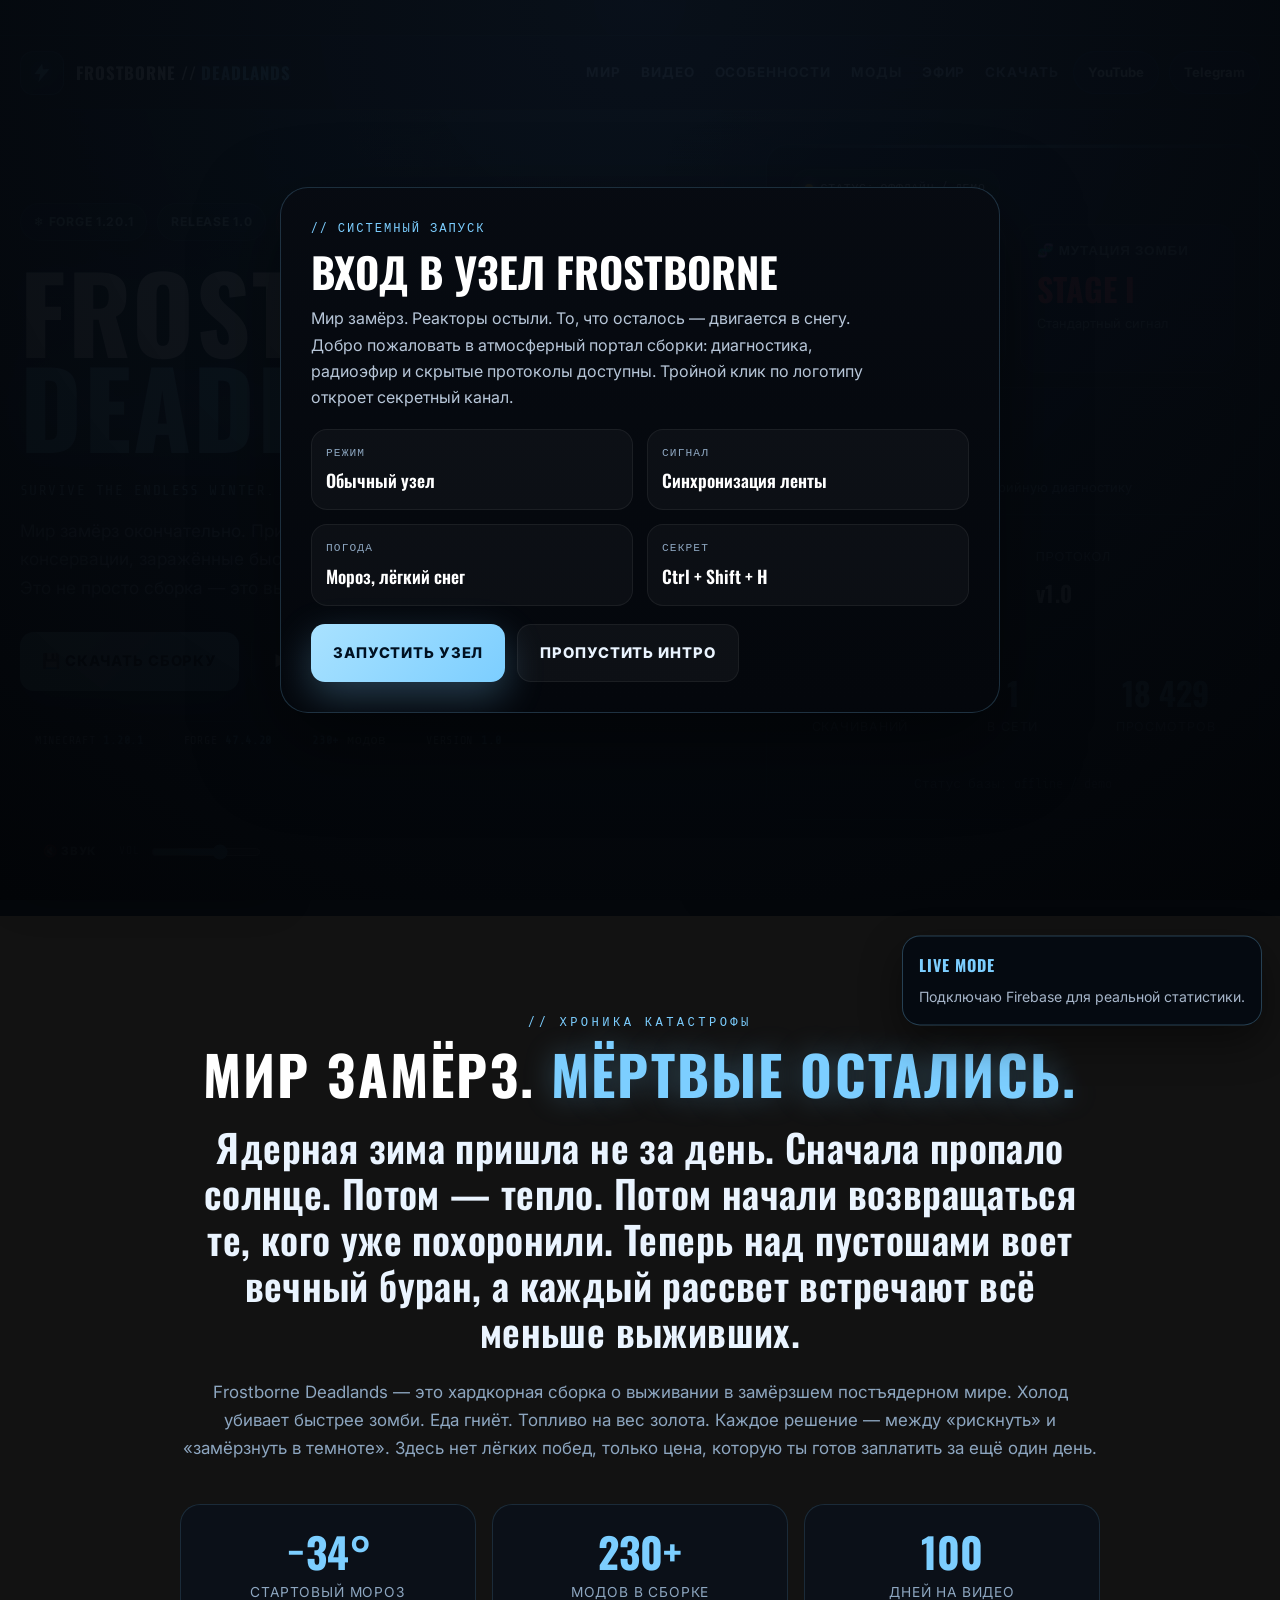
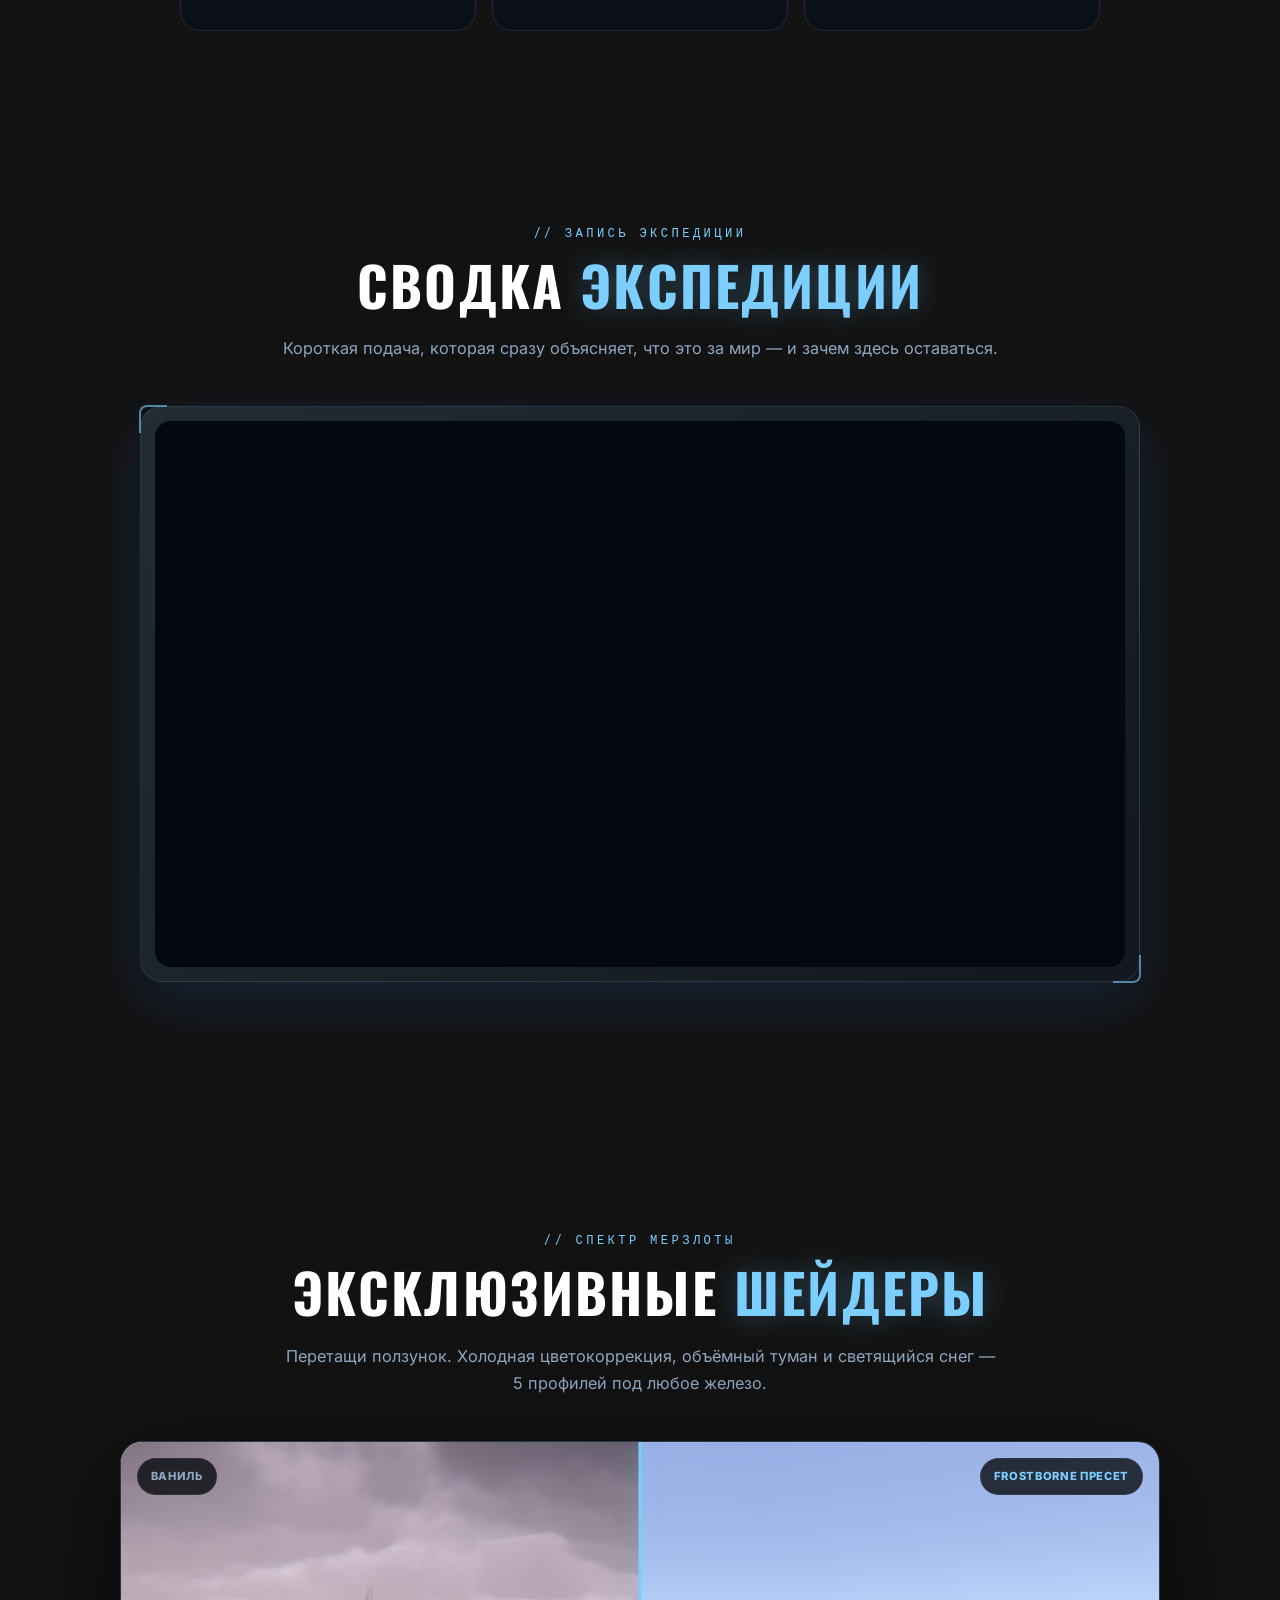
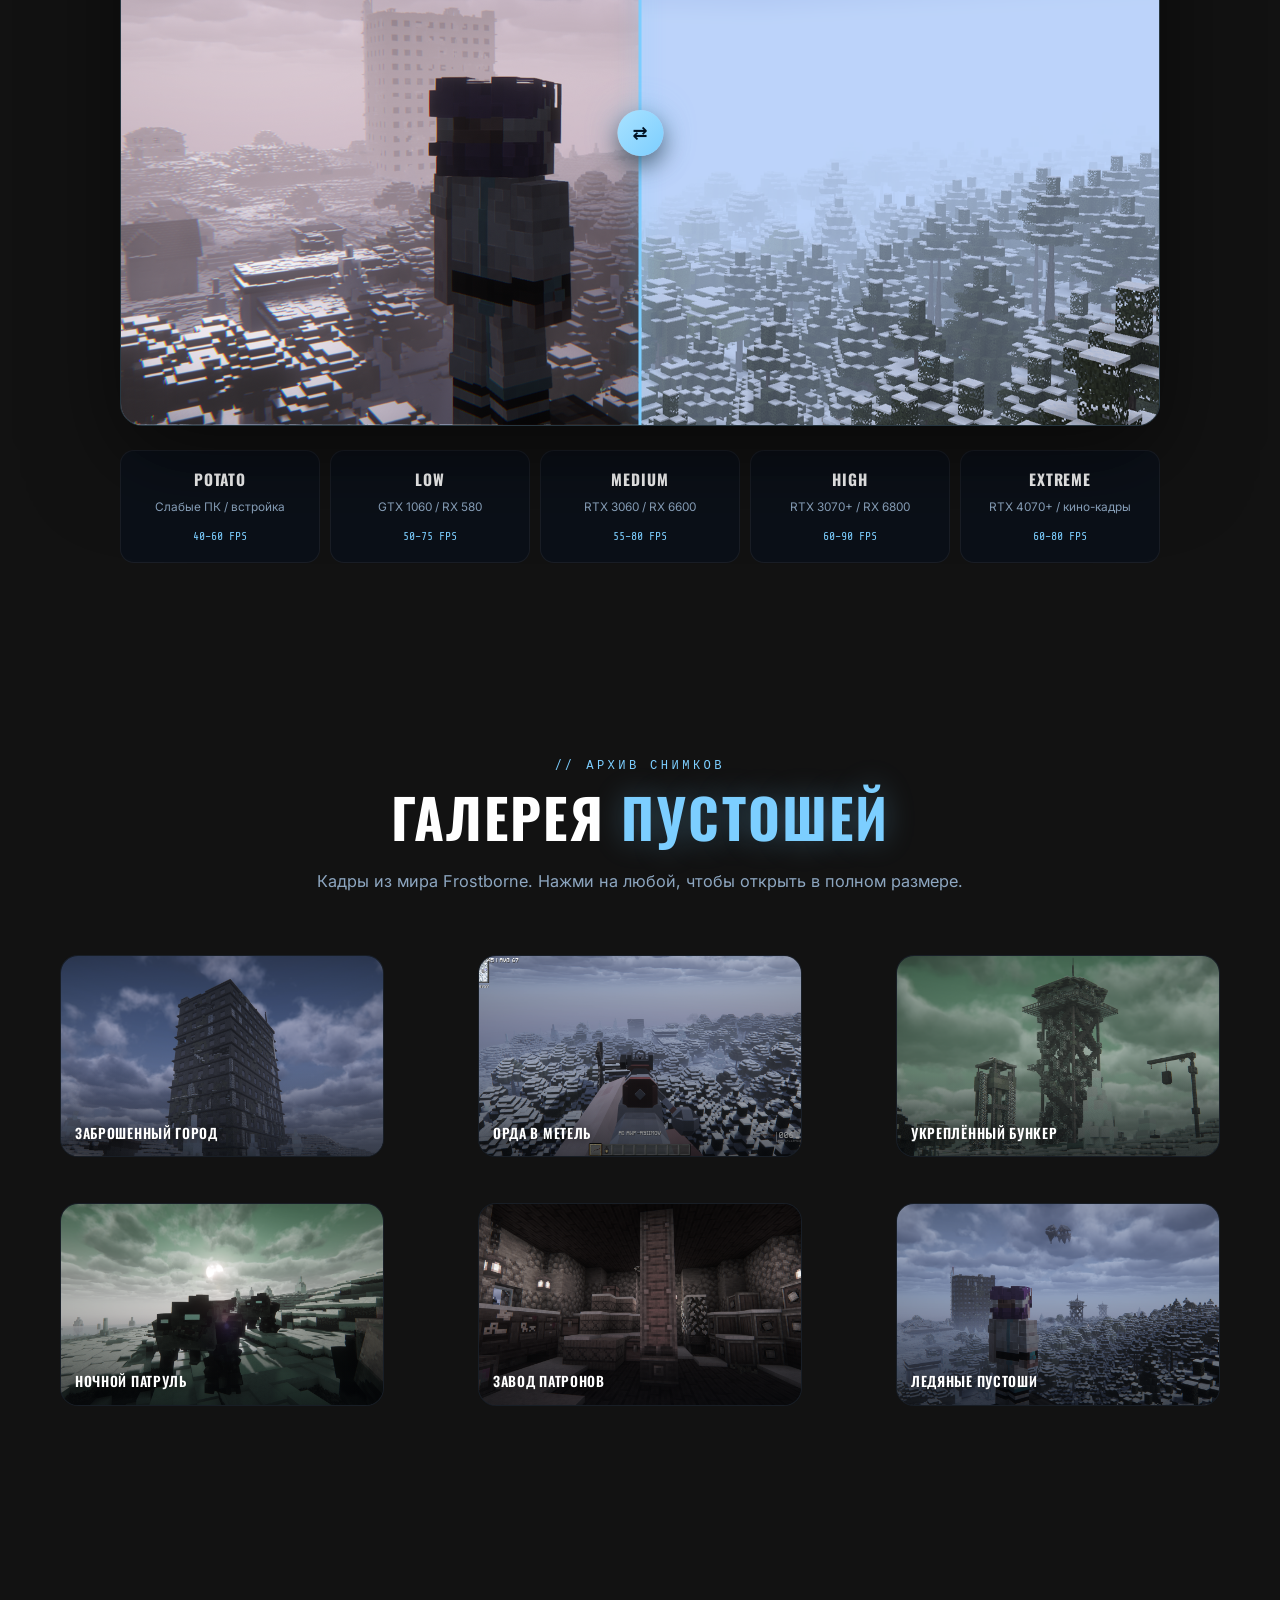
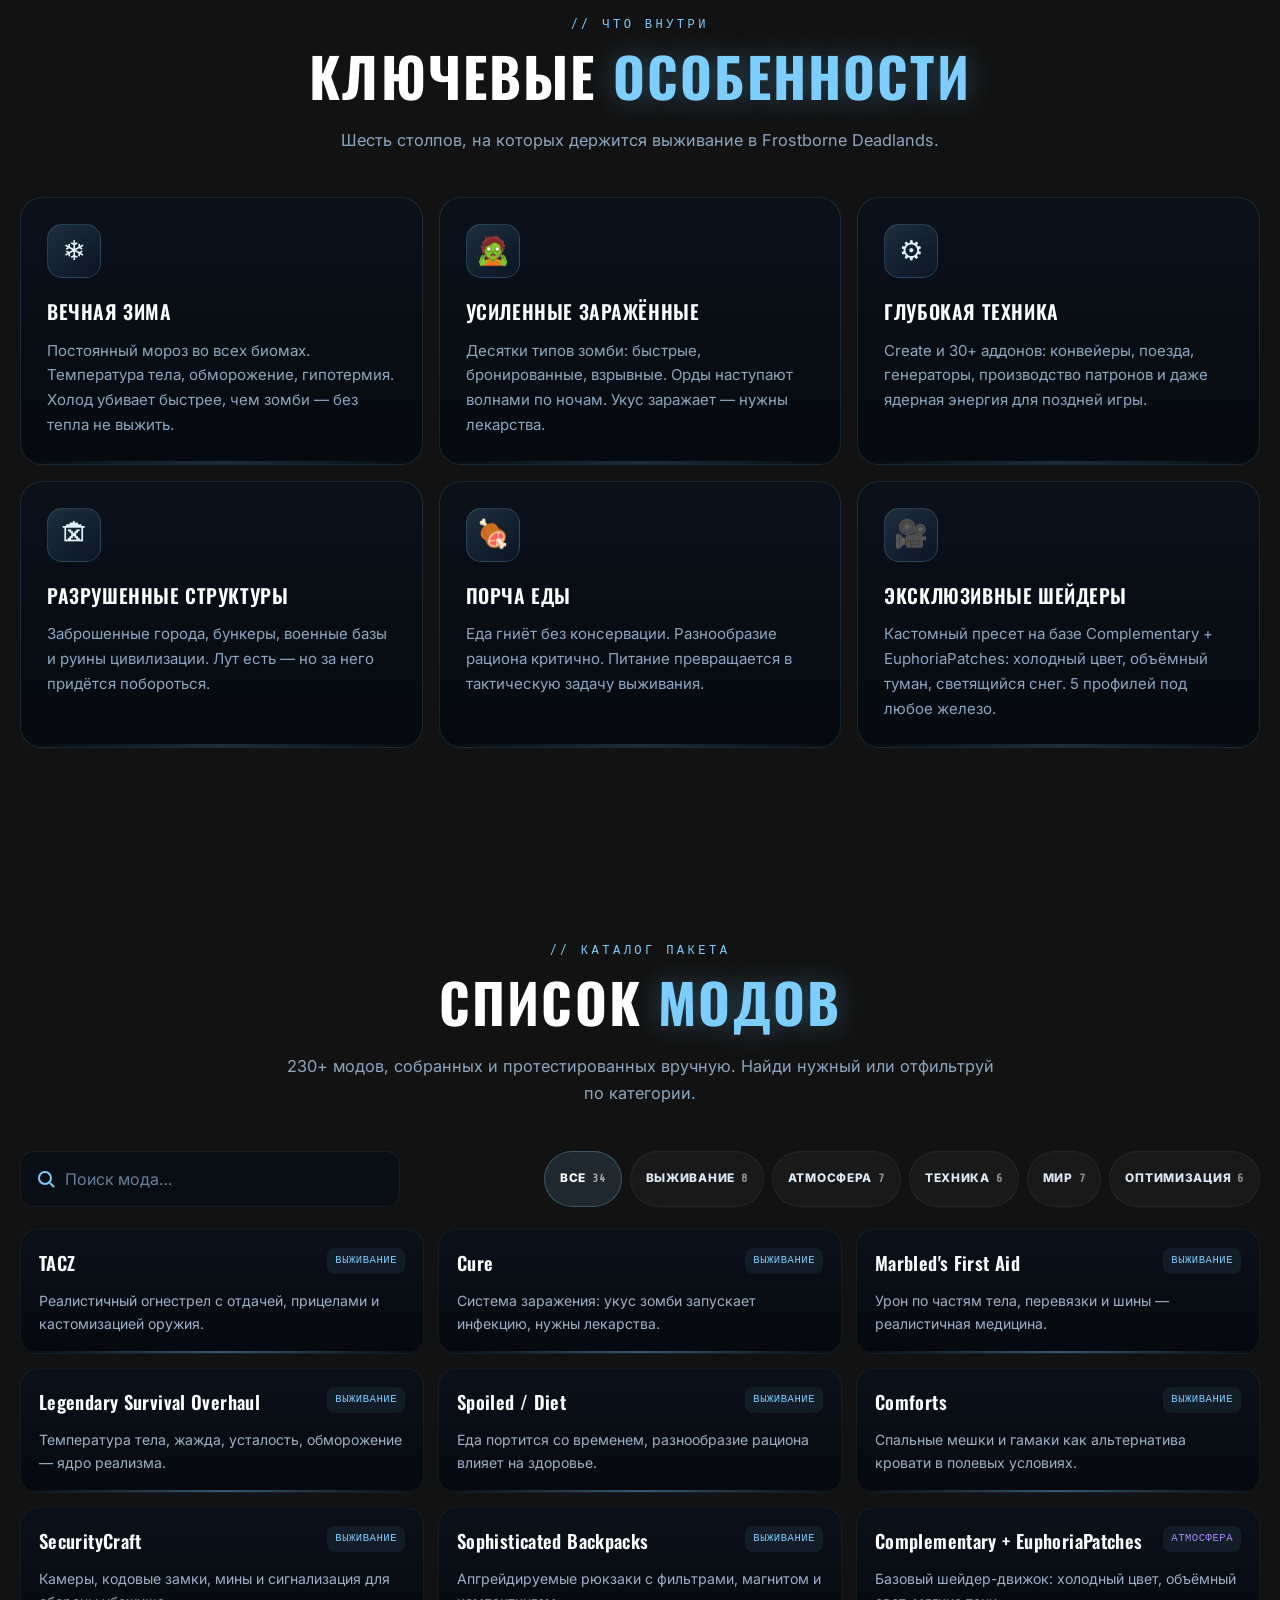
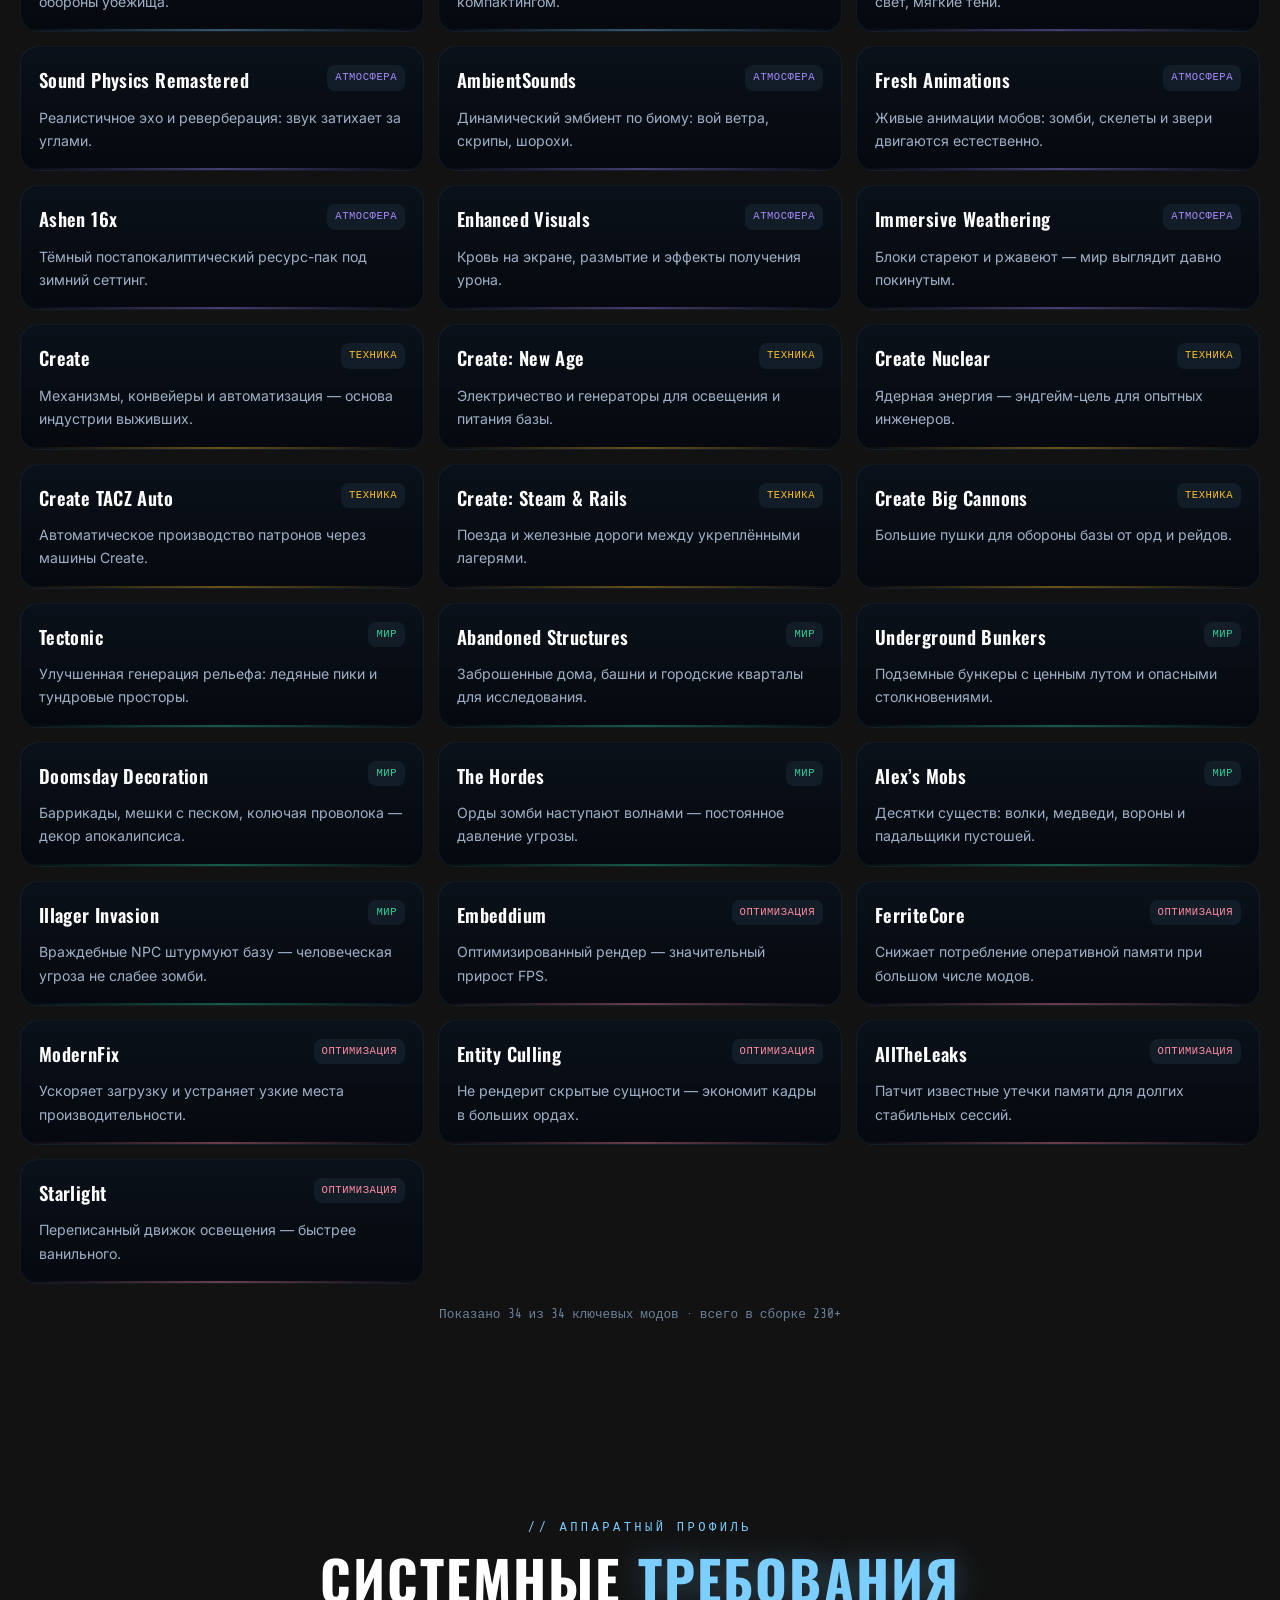
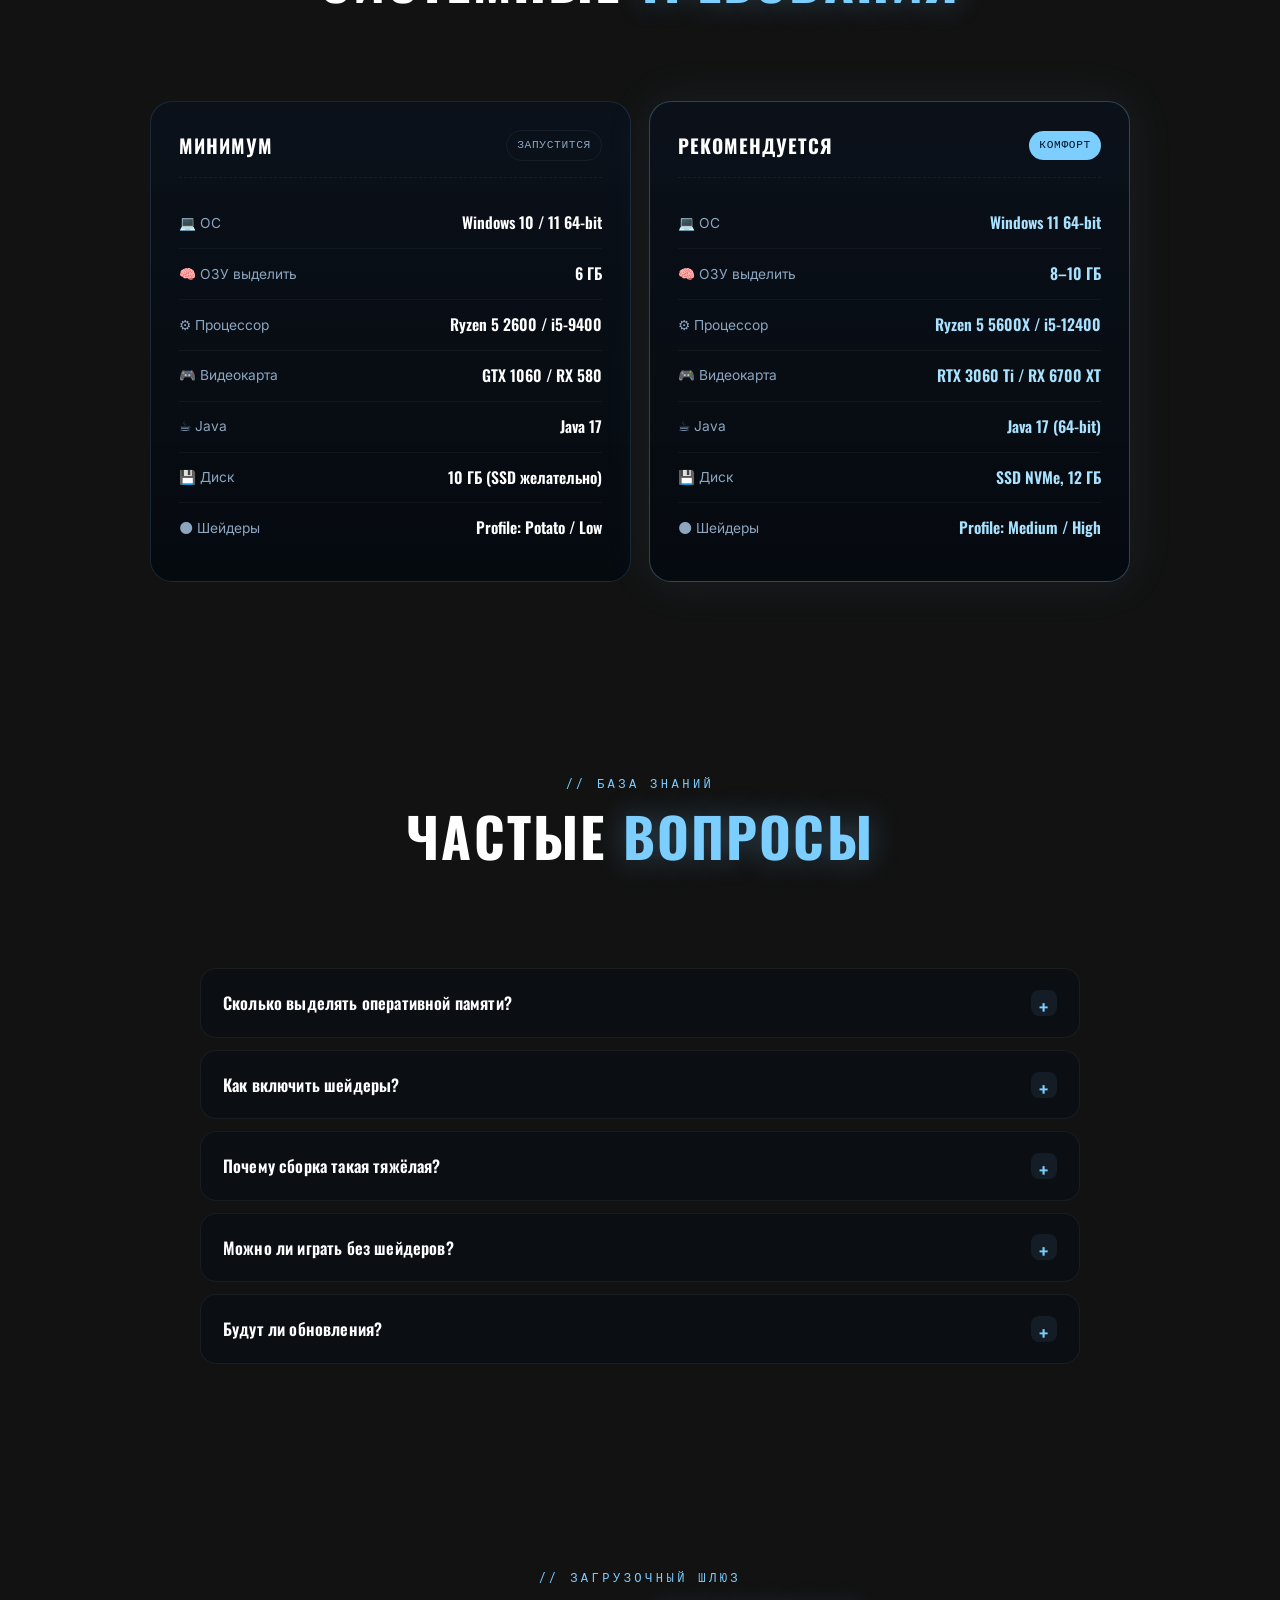
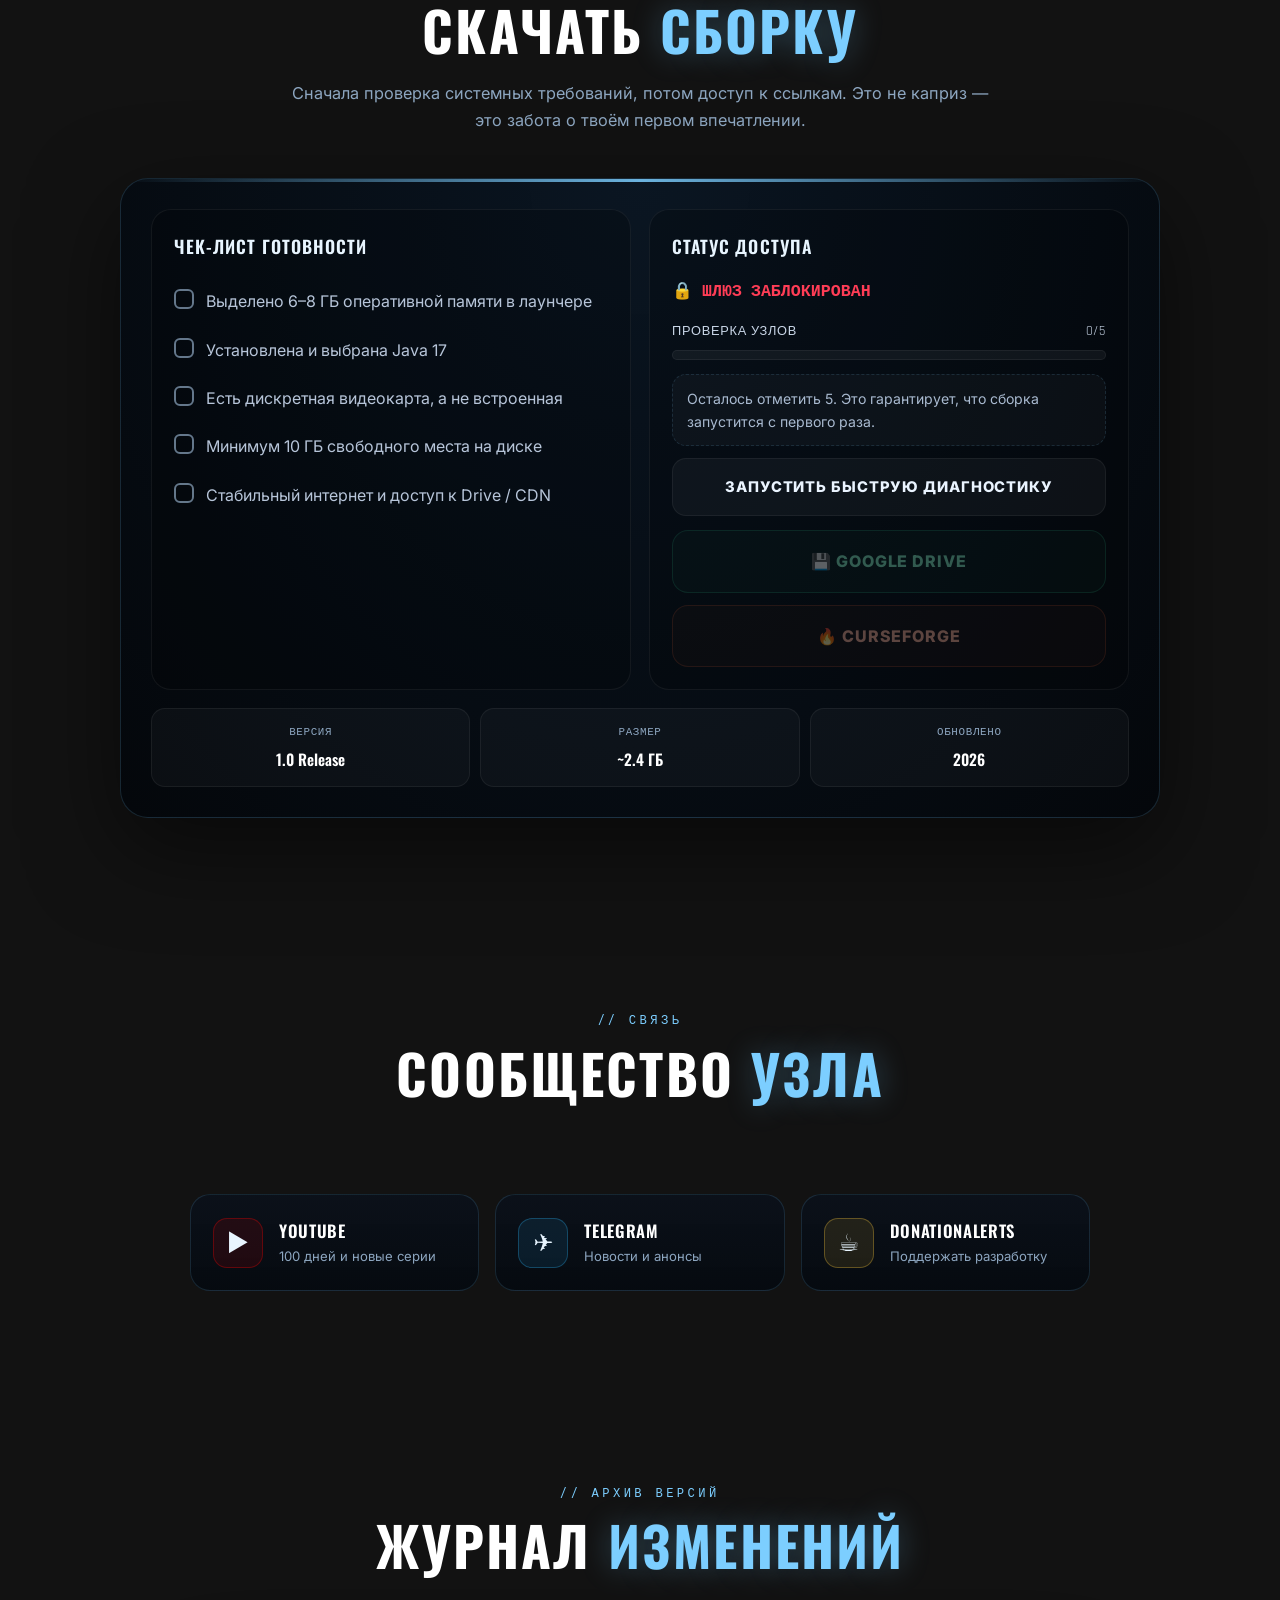
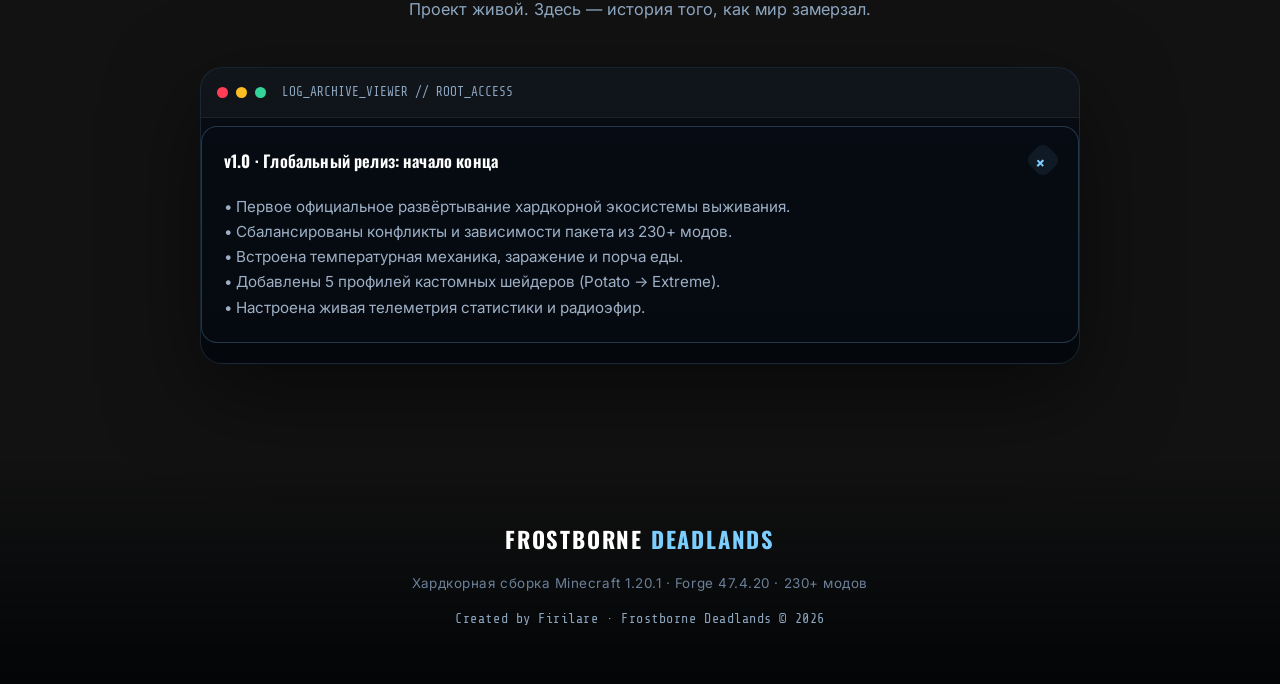
==== index.html @ 2bd12f84 "Add files via upload" ====
<!DOCTYPE html>
<html lang="ru">
<head>
  <meta charset="UTF-8" />
  <meta name="viewport" content="width=device-width, initial-scale=1.0, viewport-fit=cover" />
  <meta name="color-scheme" content="dark" />
  <meta name="theme-color" content="#04070b" />
  <meta name="description" content="Frostborne Deadlands — хардкорная сборка Minecraft 1.20.1: ледяной зомби-апокалипсис, вечная ядерная зима, реализм выживания, кастомные шейдеры и 230+ модов." />
  <meta property="og:title" content="Frostborne Deadlands — ледяной зомби-апокалипсис" />
  <meta property="og:description" content="Survive the endless winter. Хардкорное выживание в замёрзшем мёртвом мире. Minecraft 1.20.1 · Forge 47.4.20 · 230+ модов." />
  <meta property="og:type" content="website" />
  <meta property="og:image" content="assets/images/hero-bg.webp" />
  <meta name="twitter:card" content="summary_large_image" />
  <title>Frostborne Deadlands | Ледяной зомби-апокалипсис · Minecraft 1.20.1</title>
  <link rel="preconnect" href="https://fonts.googleapis.com">
  <link rel="preconnect" href="https://fonts.gstatic.com" crossorigin>
  <link href="https://fonts.googleapis.com/css2?family=Inter:wght@400;500;600;700;800&family=Oswald:wght@500;600;700&family=Rajdhani:wght@600;700&family=Share+Tech+Mono&display=swap" rel="stylesheet">
  <style>
  /* ============================================================
     FROSTBORNE DEADLANDS — Релизный лендинг v2.0
     Палитра: глубокая мерзлота, ледяной циан, кровавый акцент
     ============================================================ */
  :root{
    --bg:#04070b;
    --bg-2:#060c14;
    --deep:#07121f;
    --panel:rgba(10,17,28,.74);
    --panel-2:rgba(7,12,20,.92);
    --glass:rgba(124,206,255,.05);
    --line:rgba(124,206,255,.14);
    --line-2:rgba(255,255,255,.06);
    --text:#e8f5ff;
    --muted:#8da6c0;
    --muted-2:#6b8099;
    --ice:#7cceff;
    --ice-bright:#a9e2ff;
    --ice-deep:#3a86ff;
    --accent:#7cceff;
    --accent-2:#3a86ff;
    --danger:#ff3d56;
    --blood:#b91c1c;
    --good:#34d399;
    --warn:#fbbf24;
    --shadow:0 30px 90px rgba(0,0,0,.5);
    --shadow-ice:0 20px 60px rgba(58,134,255,.14);
    --radius:22px;
    --radius-lg:28px;
    --max:1240px;
    --ticker-h:36px;
    --header-h:74px;
    --ease:cubic-bezier(.22,.61,.36,1);
  }
  *{box-sizing:border-box}
  html{scroll-behavior:smooth; -webkit-text-size-adjust:100%}
  body{
    margin:0; font-family:Inter,system-ui,-apple-system,sans-serif; color:var(--text);
    line-height:1.65; overflow-x:hidden;
    padding-top:calc(var(--ticker-h) + var(--header-h));
    background:
      radial-gradient(1200px 700px at 50% -8%, rgba(58,134,255,.16), transparent 60%),
      radial-gradient(900px 600px at 14% 12%, rgba(124,206,255,.08), transparent 55%),
      radial-gradient(800px 500px at 88% 30%, rgba(185,28,28,.05), transparent 60%),
      linear-gradient(180deg, #04070b 0%, #060c14 55%, #04070b 100%);
    background-attachment:fixed;
  }
  /* CRT / scanline overlay */
  body::before{
    content:""; position:fixed; inset:0; pointer-events:none; z-index:0; opacity:.1;
    background-image:
      linear-gradient(rgba(255,255,255,.03) 1px, transparent 1px),
      linear-gradient(90deg, rgba(124,206,255,.02) 1px, transparent 1px);
    background-size:100% 3px, 90px 90px; mix-blend-mode:screen;
  }
  /* vignette */
  body::after{
    content:""; position:fixed; inset:0; pointer-events:none; z-index:0;
    background:radial-gradient(ellipse at center, transparent 55%, rgba(2,4,7,.55) 100%);
  }
  a{color:inherit; text-decoration:none}
  img{max-width:100%; display:block}
  button,input,select,textarea{font:inherit}
  :focus-visible{outline:2px solid var(--ice); outline-offset:3px; border-radius:6px}
  ::selection{background:rgba(124,206,255,.3); color:#fff}

  .container{width:min(var(--max), calc(100% - 36px)); margin:0 auto; position:relative; z-index:2}
  .skip-link{position:absolute; top:-100px; left:16px; z-index:3000; background:var(--ice); color:#001018; padding:10px 14px; border-radius:12px; font-weight:800}
  .skip-link:focus{top:12px}

  /* ---------- snow canvas ---------- */
  .snow{position:fixed; inset:0; width:100%; height:100%; pointer-events:none; z-index:1}
  .aurora{
    position:fixed; top:0; left:0; right:0; height:60vh; pointer-events:none; z-index:0; opacity:.5;
    background:
      radial-gradient(60% 80% at 20% 0%, rgba(52,211,153,.10), transparent 70%),
      radial-gradient(50% 70% at 80% 0%, rgba(124,206,255,.12), transparent 70%);
    filter:blur(20px); animation:auroraDrift 18s ease-in-out infinite alternate;
  }
  @keyframes auroraDrift{0%{transform:translateX(-4%) skewX(-2deg); opacity:.4}100%{transform:translateX(4%) skewX(2deg); opacity:.65}}
  body.storm .aurora{background:radial-gradient(60% 80% at 50% 0%, rgba(255,61,86,.12), transparent 70%)}

  /* ---------- ticker ---------- */
  .ticker{
    position:fixed; top:0; left:0; right:0; height:var(--ticker-h); z-index:1001;
    background:rgba(5,9,15,.92); border-bottom:1px solid var(--line); overflow:hidden; backdrop-filter:blur(14px);
  }
  .ticker-track{display:flex; gap:2.5rem; white-space:nowrap; align-items:center; height:100%; padding-left:100%; animation:marquee 42s linear infinite}
  .ticker:hover .ticker-track{animation-play-state:paused}
  .ticker-item{font-family:"Share Tech Mono", monospace; font-size:.74rem; text-transform:uppercase; letter-spacing:.08em; color:#cfe0f2}
  .ticker-item span{color:var(--ice)}
  @keyframes marquee{from{transform:translateX(0)}to{transform:translateX(-100%)}}
  body.storm .ticker{border-bottom-color:rgba(255,61,86,.4); background:rgba(13,6,9,.95)}
  body.storm .ticker-item span{color:var(--danger)}
  body.secret .ticker{border-bottom-color:rgba(124,206,255,.34); background:rgba(4,10,16,.96)}
  body.secret .ticker-item span{color:var(--ice-bright)}

  /* ---------- header ---------- */
  header{
    position:fixed; top:var(--ticker-h); left:0; right:0; height:var(--header-h); z-index:1000;
    background:rgba(4,7,11,.62); backdrop-filter:blur(18px) saturate(1.2); border-bottom:1px solid var(--line-2);
    transition:background .3s ease, box-shadow .3s ease;
  }
  header.scrolled{background:rgba(4,7,11,.9); box-shadow:0 10px 40px rgba(0,0,0,.4)}
  .nav{height:100%; display:flex; align-items:center; justify-content:space-between; gap:16px}
  .logo{display:flex; align-items:center; gap:12px; font-family:Oswald,sans-serif; font-weight:700; letter-spacing:.06em; text-transform:uppercase; user-select:none; cursor:pointer; white-space:nowrap}
  .logo-mark{width:44px; height:44px; border-radius:13px; display:grid; place-items:center; background:linear-gradient(135deg, rgba(124,206,255,.18), rgba(58,134,255,.08)); border:1px solid rgba(124,206,255,.26); position:relative; overflow:hidden}
  .logo-mark::after{content:""; position:absolute; inset:0; background:linear-gradient(120deg, transparent, rgba(255,255,255,.18), transparent); transform:translateX(-120%); transition:transform .5s ease}
  .logo:hover .logo-mark::after{transform:translateX(120%)}
  .logo-mark svg{width:22px; height:22px; fill:var(--ice); filter:drop-shadow(0 0 6px rgba(124,206,255,.5))}
  .logo-text{font-size:1.05rem; color:#fff; overflow:hidden; text-overflow:ellipsis}
  .logo-text span{color:var(--ice); text-shadow:0 0 16px rgba(124,206,255,.3)}
  .nav-actions{display:flex; align-items:center; gap:14px}
  .nav-links{display:flex; align-items:center; gap:20px}
  .nav-link{color:var(--muted); font-size:.84rem; font-weight:700; text-transform:uppercase; letter-spacing:.07em; position:relative; transition:color .2s ease}
  .nav-link:hover{color:#fff}
  .nav-link::after{content:""; position:absolute; left:0; bottom:-6px; width:100%; height:2px; background:linear-gradient(90deg, transparent, var(--ice), transparent); transform:scaleX(0); transform-origin:center; transition:transform .25s var(--ease)}
  .nav-link:hover::after{transform:scaleX(1)}
  .social-links{display:flex; gap:10px}
  .pill-link{display:inline-flex; align-items:center; gap:8px; font-size:.82rem; font-weight:700; padding:10px 14px; border-radius:999px; border:1px solid rgba(58,134,255,.24); background:rgba(58,134,255,.08); color:#dbeafe; transition:transform .2s var(--ease), background .2s ease, box-shadow .2s ease}
  .pill-link:hover{transform:translateY(-2px); background:rgba(58,134,255,.18); box-shadow:0 10px 24px rgba(58,134,255,.18)}
  .menu-btn{display:none; border:1px solid var(--line-2); background:rgba(255,255,255,.03); color:#fff; width:46px; height:46px; border-radius:14px; cursor:pointer; font-size:1.1rem}
  .mobile-panel{display:none; border-top:1px solid var(--line-2); background:rgba(4,7,11,.97); backdrop-filter:blur(16px); padding:16px 0 20px}
  .mobile-panel.open{display:block; animation:slideDown .3s var(--ease)}
  @keyframes slideDown{from{opacity:0; transform:translateY(-10px)}to{opacity:1; transform:translateY(0)}}
  .mobile-panel .nav-links,.mobile-panel .social-links{display:grid; grid-template-columns:1fr 1fr; gap:10px; margin-bottom:12px}
  .mobile-panel .pill-link,.mobile-panel .nav-link{justify-content:center; text-align:center; padding:14px; border-radius:14px; background:rgba(255,255,255,.03); border:1px solid var(--line-2)}
  .mobile-panel .nav-link::after{display:none}

  /* ---------- section scaffolding ---------- */
  section{padding:96px 0; position:relative}
  .eyebrow{font-family:"Share Tech Mono", monospace; font-size:.76rem; letter-spacing:.28em; text-transform:uppercase; color:var(--ice); text-align:center; margin-bottom:14px; opacity:.9}
  .section-title{margin:0 0 22px; font-family:Oswald,sans-serif; font-weight:700; font-size:clamp(2rem, 5vw, 3.4rem); text-transform:uppercase; letter-spacing:.04em; text-align:center; color:#fff; line-height:1.04}
  .section-title .hl{color:var(--ice); text-shadow:0 0 30px rgba(124,206,255,.3)}
  .section-subtitle{margin:0 auto 44px; max-width:720px; color:var(--muted); text-align:center; font-size:1.02rem}

  /* reveal-on-scroll */
  .reveal{opacity:0; transform:translateY(34px); filter:blur(6px); transition:opacity .9s var(--ease), transform .9s var(--ease), filter .9s var(--ease)}
  .reveal.in{opacity:1; transform:none; filter:none}
  .reveal.d1{transition-delay:.08s}.reveal.d2{transition-delay:.16s}.reveal.d3{transition-delay:.24s}.reveal.d4{transition-delay:.32s}

  /* ---------- glitch ---------- */
  .glitch{position:relative; display:inline-block}
  .glitch::before,.glitch::after{content:attr(data-text); position:absolute; inset:0; pointer-events:none; opacity:0; mix-blend-mode:screen}
  .glitch:hover::before,.glitch:hover::after,.glitch.glitching::before,.glitch.glitching::after{opacity:.9; animation:glitchShift .26s steps(2,end) infinite}
  .glitch:hover::before,.glitch.glitching::before{color:var(--danger); transform:translate(2px,-1px); clip-path:inset(0 0 55% 0)}
  .glitch:hover::after,.glitch.glitching::after{color:var(--ice); transform:translate(-2px,1px); clip-path:inset(55% 0 0 0)}
  @keyframes glitchShift{0%{transform:translate(0)}25%{transform:translate(2px,-1px)}50%{transform:translate(-2px,1px)}75%{transform:translate(1px,2px)}100%{transform:translate(-2px,-1px)}}

  /* ---------- buttons ---------- */
  .btn{display:inline-flex; align-items:center; justify-content:center; gap:10px; border:none; cursor:pointer; font-weight:800; letter-spacing:.06em; text-transform:uppercase; border-radius:14px; transition:transform .22s var(--ease), box-shadow .22s ease, background .22s ease; padding:16px 22px; min-height:54px; font-size:.92rem; position:relative; overflow:hidden}
  .btn::after{content:""; position:absolute; inset:0; background:linear-gradient(120deg, transparent, rgba(255,255,255,.16), transparent); transform:translateX(-130%); transition:transform .5s ease}
  .btn:hover::after{transform:translateX(130%)}
  .btn-primary{color:#fff; background:linear-gradient(135deg, var(--accent-2), #0e69ff); box-shadow:0 14px 38px rgba(58,134,255,.3)}
  .btn-primary:hover{transform:translateY(-3px); box-shadow:0 20px 46px rgba(58,134,255,.42)}
  .btn-ice{color:#012; background:linear-gradient(135deg, var(--ice-bright), var(--ice)); box-shadow:0 14px 38px rgba(124,206,255,.28)}
  .btn-ice:hover{transform:translateY(-3px); box-shadow:0 20px 46px rgba(124,206,255,.4)}
  .btn-secondary{color:#eaf4ff; background:rgba(255,255,255,.04); border:1px solid var(--line-2)}
  .btn-secondary:hover{transform:translateY(-3px); background:rgba(255,255,255,.07)}
  .btn-ghost{color:#dbeafe; background:transparent; border:1px solid var(--line)}
  .btn-ghost:hover{transform:translateY(-3px); background:rgba(124,206,255,.06)}

  /* ---------- frost card hover ---------- */
  .frostable{position:relative; overflow:hidden}
  .frostable::before{content:""; position:absolute; inset:0; pointer-events:none; opacity:0; transition:opacity .4s ease; z-index:1;
    background:
      radial-gradient(120px 80px at var(--fx,30%) var(--fy,20%), rgba(255,255,255,.12), transparent 70%),
      url("data:image/svg+xml,%3Csvg xmlns='http://www.w3.org/2000/svg' width='200' height='200'%3E%3Cfilter id='f'%3E%3CfeTurbulence type='fractalNoise' baseFrequency='0.9' numOctaves='2'/%3E%3C/filter%3E%3Crect width='100%25' height='100%25' filter='url(%23f)' opacity='0.5'/%3E%3C/svg%3E");
    mix-blend-mode:screen;}
  .frostable:hover::before{opacity:.5}

  /* ---------- hero ---------- */
  .hero{padding-top:34px; min-height:calc(100vh - var(--ticker-h) - var(--header-h)); display:grid; align-items:center; position:relative; overflow:hidden}
  .hero-bg{position:absolute; inset:0; z-index:0; background:
      radial-gradient(900px 500px at 50% 8%, rgba(124,206,255,.12), transparent 60%),
      radial-gradient(700px 500px at 18% 80%, rgba(58,134,255,.08), transparent 60%);}
  .hero-bg img{position:absolute; inset:0; width:100%; height:100%; object-fit:cover; opacity:.28; filter:saturate(.7) brightness(.7) contrast(1.05); mix-blend-mode:luminosity}
  .hero-fog{position:absolute; inset:0; z-index:0; pointer-events:none; background:linear-gradient(180deg, transparent 40%, var(--bg) 96%)}
  .hero-grid{display:grid; grid-template-columns:1.18fr .82fr; gap:34px; align-items:center; position:relative; z-index:2}
  .hero-badges{display:flex; flex-wrap:wrap; gap:10px; margin-bottom:22px}
  .tag{display:inline-flex; align-items:center; gap:8px; padding:8px 13px; border-radius:999px; border:1px solid rgba(124,206,255,.2); background:rgba(124,206,255,.05); color:#bff0ff; font-size:.76rem; font-weight:700; letter-spacing:.06em; text-transform:uppercase}
  .tag.danger{border-color:rgba(255,61,86,.3); background:rgba(255,61,86,.06); color:#ffb3bf}
  h1{margin:0; font-family:Oswald,sans-serif; font-weight:700; font-size:clamp(3.2rem, 9vw, 6.6rem); line-height:.9; letter-spacing:.02em; text-transform:uppercase}
  h1 .l1{display:block; color:#fff; text-shadow:0 0 40px rgba(124,206,255,.18)}
  h1 .l2{display:block; color:var(--ice); text-shadow:0 0 50px rgba(124,206,255,.4)}
  .hero-copy{max-width:680px}
  .hero-tagline{margin:18px 0 0; font-family:"Share Tech Mono",monospace; color:var(--ice-bright); letter-spacing:.1em; text-transform:uppercase; font-size:.92rem}
  .hero-copy p.lead{margin:14px 0 0; color:#a8bdd4; font-size:1.08rem; max-width:56ch}
  .hero-actions{display:flex; flex-wrap:wrap; gap:12px; margin-top:30px}
  .hero-meta{margin-top:30px; display:flex; flex-wrap:wrap; gap:10px}
  .meta-chip{display:inline-flex; align-items:center; gap:8px; padding:9px 14px; border-radius:12px; background:rgba(255,255,255,.03); border:1px solid var(--line-2); font-family:"Share Tech Mono",monospace; font-size:.74rem; letter-spacing:.06em; color:#cfe0f2}
  .meta-chip b{color:var(--ice)}
  .breathing{animation:breathe 5s ease-in-out infinite}
  @keyframes breathe{0%,100%{filter:drop-shadow(0 0 0 transparent)}50%{filter:drop-shadow(0 0 24px rgba(124,206,255,.16))}}

  /* hero status panel */
  .hero-panel{background:linear-gradient(180deg, rgba(9,16,27,.84), rgba(4,9,15,.92)); border:1px solid var(--line); border-radius:var(--radius); box-shadow:var(--shadow); padding:24px; position:relative; overflow:hidden}
  .hero-panel::before{content:""; position:absolute; inset:0 auto auto 0; width:100%; height:3px; background:linear-gradient(90deg, transparent, var(--ice), transparent); opacity:.5}
  .status-pill{display:inline-flex; align-items:center; gap:8px; margin-bottom:18px; padding:8px 13px; border-radius:999px; border:1px solid var(--line-2); background:rgba(255,255,255,.03); font-family:"Share Tech Mono", monospace; font-size:.72rem; text-transform:uppercase; letter-spacing:.07em; color:#cfe7ff}
  .status-dot{width:8px; height:8px; border-radius:50%; background:var(--warn); box-shadow:0 0 10px currentColor; animation:pulse 2s ease-in-out infinite}
  @keyframes pulse{0%,100%{opacity:1}50%{opacity:.4}}
  .status-pill.live .status-dot{background:var(--good)}
  .status-pill.offline .status-dot{background:var(--warn)}
  .stat-grid{display:grid; grid-template-columns:repeat(2, minmax(0,1fr)); gap:14px}
  .stat-card{background:rgba(255,255,255,.03); border:1px solid var(--line-2); border-radius:18px; padding:16px; min-height:108px; transition:transform .2s var(--ease), border-color .2s ease}
  .stat-card h3{margin:0 0 10px; font-family:Rajdhani,sans-serif; font-size:.84rem; text-transform:uppercase; letter-spacing:.07em; color:var(--muted)}
  .wide-card{grid-column:1 / -1; cursor:pointer}
  .wide-card:hover,.wide-card:focus-visible{transform:translateY(-2px); border-color:rgba(124,206,255,.24); background:rgba(124,206,255,.04); box-shadow:0 18px 36px rgba(0,0,0,.26)}
  .stat-value{font-family:Oswald,sans-serif; font-size:2rem; font-weight:700; line-height:1; color:#fff}
  .stat-value.good{color:var(--good)} .stat-value.danger{color:var(--danger)}
  .stat-note{margin-top:8px; color:var(--muted); font-size:.8rem}
  .hud-grid{margin-top:16px; display:grid; grid-template-columns:repeat(2, minmax(0,1fr)); gap:14px}
  .hud-item{background:rgba(0,0,0,.22); border:1px solid rgba(124,206,255,.09); border-radius:16px; padding:15px}
  .hud-item.interactive{cursor:pointer; transition:transform .18s var(--ease), background .2s ease, border-color .2s ease}
  .hud-item.interactive:hover{background:rgba(124,206,255,.04); transform:translateY(-2px); border-color:rgba(124,206,255,.2)}
  .hud-label{display:block; margin-bottom:8px; text-transform:uppercase; letter-spacing:.07em; font-family:Rajdhani,sans-serif; font-size:.78rem; color:var(--muted)}
  .hud-value{font-family:Oswald,sans-serif; font-size:1.4rem; font-weight:600; letter-spacing:.02em; color:#fff}
  .hud-value.danger{color:var(--danger)}

  /* live metrics row */
  .metrics-row{margin-top:28px; display:grid; grid-template-columns:repeat(3, minmax(0,1fr)); gap:14px}
  .metric{background:rgba(9,16,27,.7); border:1px solid var(--line-2); border-radius:18px; padding:20px 16px; text-align:center; transition:transform .2s var(--ease), border-color .2s ease}
  .metric:hover{transform:translateY(-3px); border-color:rgba(124,206,255,.2)}
  .metric-number{font-family:Oswald,sans-serif; font-size:2rem; font-weight:700; color:var(--ice); line-height:1; text-shadow:0 0 24px rgba(124,206,255,.2)}
  .metric-label{margin-top:8px; color:var(--muted); font-size:.78rem; text-transform:uppercase; letter-spacing:.07em}
  .connection-note{margin-top:14px; color:var(--muted-2); font-size:.82rem; text-align:center; font-family:"Share Tech Mono",monospace}

  /* ---------- about / lore ---------- */
  .lore{max-width:920px; margin:0 auto; text-align:center}
  .lore .big{font-family:Oswald,sans-serif; font-weight:600; font-size:clamp(1.5rem,4vw,2.4rem); line-height:1.2; color:#eaf4ff; letter-spacing:.01em; margin:0 0 24px}
  .lore .big b{color:var(--ice)}
  .lore p{color:var(--muted); font-size:1.06rem; margin:0 0 16px}
  .lore-grid{display:grid; grid-template-columns:repeat(3,1fr); gap:16px; margin-top:42px}
  .lore-stat{background:var(--panel); border:1px solid var(--line); border-radius:20px; padding:26px 18px; backdrop-filter:blur(8px)}
  .lore-stat .n{font-family:Oswald,sans-serif; font-size:2.6rem; font-weight:700; color:var(--ice); line-height:1}
  .lore-stat .t{margin-top:8px; color:var(--muted); font-size:.86rem; text-transform:uppercase; letter-spacing:.06em}

  /* ---------- video ---------- */
  .video-frame{position:relative; max-width:1000px; margin:0 auto; border-radius:var(--radius); padding:14px; background:linear-gradient(135deg, rgba(124,206,255,.14), rgba(58,134,255,.05)); border:1px solid var(--line); box-shadow:var(--shadow-ice)}
  .video-frame::before,.video-frame::after{content:""; position:absolute; width:26px; height:26px; border:2px solid var(--ice); opacity:.6}
  .video-frame::before{top:-2px; left:-2px; border-right:0; border-bottom:0; border-radius:8px 0 0 0}
  .video-frame::after{bottom:-2px; right:-2px; border-left:0; border-top:0; border-radius:0 0 8px 0}
  .video-wrap{position:relative; aspect-ratio:16/9; border-radius:16px; overflow:hidden; background:#040810}
  .video-wrap iframe{position:absolute; inset:0; width:100%; height:100%; border:0}
  .video-note{margin-top:18px; text-align:center; color:var(--muted); font-size:.9rem}

  /* ---------- shaders compare ---------- */
  .compare-wrap{max-width:1040px; margin:0 auto}
  .compare{position:relative; aspect-ratio:16/9; min-height:340px; border-radius:var(--radius); overflow:hidden; border:1px solid rgba(124,206,255,.2); user-select:none; box-shadow:var(--shadow); touch-action:none}
  .compare-layer{position:absolute; inset:0; background-size:cover; background-position:center; pointer-events:none}
  .compare-before{background-image:url('assets/images/shader-before.webp'); background-color:#0c0f16}
  .compare-after{background-image:url('assets/images/shader-after.webp'); background-color:#0a1626; clip-path:inset(0 50% 0 0)}
  .compare-bar{position:absolute; top:0; bottom:0; left:50%; width:3px; background:var(--ice); transform:translateX(-50%); box-shadow:0 0 20px rgba(124,206,255,.8); cursor:ew-resize; z-index:3}
  .compare-handle{position:absolute; top:50%; left:50%; transform:translate(-50%,-50%); width:46px; height:46px; border-radius:999px; display:grid; place-items:center; background:linear-gradient(135deg, var(--ice-bright), var(--ice)); color:#012; font-size:18px; font-weight:900; box-shadow:0 10px 24px rgba(0,0,0,.5), 0 0 30px rgba(124,206,255,.5); z-index:4}
  .compare-badge{position:absolute; top:16px; z-index:4; padding:8px 13px; border-radius:999px; font-size:.7rem; font-weight:800; letter-spacing:.06em; text-transform:uppercase; background:rgba(4,7,11,.78); border:1px solid var(--line-2); backdrop-filter:blur(10px)}
  .badge-left{left:16px; color:var(--muted)} .badge-right{right:16px; color:var(--ice)}
  .shader-tiers{display:grid; grid-template-columns:repeat(5,1fr); gap:10px; margin-top:24px}
  .tier{background:var(--panel); border:1px solid var(--line-2); border-radius:14px; padding:16px 12px; text-align:center; transition:transform .2s var(--ease), border-color .2s ease}
  .tier:hover{transform:translateY(-3px); border-color:rgba(124,206,255,.25)}
  .tier .tn{font-family:Oswald,sans-serif; font-weight:700; text-transform:uppercase; letter-spacing:.06em; font-size:.96rem; color:#fff}
  .tier .td{margin-top:6px; color:var(--muted); font-size:.74rem}
  .tier .fps{margin-top:10px; font-family:"Share Tech Mono",monospace; font-size:.72rem; color:var(--ice)}

  /* ---------- gallery ---------- */
  .gallery{display:grid; grid-template-columns:repeat(3,1fr); gap:14px}
  .shot{position:relative; aspect-ratio:16/10; border-radius:18px; overflow:hidden; border:1px solid var(--line-2); cursor:pointer; background:#0a1018}
  .shot img{width:100%; height:100%; object-fit:cover; transition:transform .6s var(--ease), filter .4s ease; filter:saturate(.85)}
  .shot:hover img{transform:scale(1.08); filter:saturate(1.05)}
  .shot::after{content:""; position:absolute; inset:0; background:linear-gradient(180deg, transparent 55%, rgba(4,7,11,.8)); opacity:.7; transition:opacity .3s ease}
  .shot:hover::after{opacity:.4}
  .shot .cap{position:absolute; left:14px; bottom:12px; z-index:2; font-family:Oswald,sans-serif; font-weight:600; text-transform:uppercase; letter-spacing:.05em; font-size:.86rem; color:#fff; text-shadow:0 2px 8px rgba(0,0,0,.6)}
  .shot .zoom{position:absolute; right:12px; top:12px; z-index:2; width:32px; height:32px; border-radius:10px; display:grid; place-items:center; background:rgba(4,7,11,.6); border:1px solid var(--line-2); color:var(--ice); opacity:0; transition:opacity .3s ease}
  .shot:hover .zoom{opacity:1}

  /* lightbox */
  .lightbox{position:fixed; inset:0; z-index:2200; display:none; place-items:center; padding:24px; background:rgba(2,4,7,.92); backdrop-filter:blur(8px)}
  .lightbox.open{display:grid; animation:fadeIn .3s ease}
  @keyframes fadeIn{from{opacity:0}to{opacity:1}}
  .lightbox img{max-width:min(1100px,92vw); max-height:84vh; border-radius:18px; border:1px solid var(--line); box-shadow:0 30px 80px rgba(0,0,0,.6)}
  .lb-close{position:absolute; top:20px; right:24px; width:48px; height:48px; border-radius:14px; border:1px solid var(--line-2); background:rgba(255,255,255,.04); color:#fff; font-size:1.3rem; cursor:pointer}
  .lb-nav{position:absolute; top:50%; transform:translateY(-50%); width:54px; height:54px; border-radius:14px; border:1px solid var(--line-2); background:rgba(255,255,255,.04); color:var(--ice); font-size:1.6rem; cursor:pointer; display:grid; place-items:center}
  .lb-prev{left:24px} .lb-next{right:24px}
  .lb-counter{position:absolute; bottom:24px; left:50%; transform:translateX(-50%); font-family:"Share Tech Mono",monospace; color:var(--muted); font-size:.82rem}

  /* ---------- features ---------- */
  .features{display:grid; grid-template-columns:repeat(3,1fr); gap:16px}
  .feature{background:linear-gradient(180deg, rgba(10,17,28,.8), rgba(5,10,16,.92)); border:1px solid var(--line); border-radius:var(--radius); padding:26px; position:relative; overflow:hidden; transition:transform .25s var(--ease), border-color .25s ease, box-shadow .25s ease}
  .feature:hover{transform:translateY(-5px); border-color:rgba(124,206,255,.28); box-shadow:0 24px 50px rgba(0,0,0,.3)}
  .feature::before{content:""; position:absolute; inset:auto auto 0 0; width:100%; height:3px; background:linear-gradient(90deg, transparent, rgba(124,206,255,.7), transparent); opacity:.25; transition:opacity .3s ease}
  .feature:hover::before{opacity:.7}
  .feature .ic{width:54px; height:54px; border-radius:15px; display:grid; place-items:center; font-size:1.7rem; background:linear-gradient(135deg, rgba(124,206,255,.16), rgba(58,134,255,.06)); border:1px solid rgba(124,206,255,.2); margin-bottom:18px}
  .feature h3{margin:0 0 10px; font-family:Oswald,sans-serif; font-weight:600; font-size:1.22rem; text-transform:uppercase; letter-spacing:.03em; color:#fff}
  .feature p{margin:0; color:var(--muted); font-size:.94rem}

  /* ---------- mods list ---------- */
  .controls{display:flex; flex-wrap:wrap; justify-content:space-between; gap:14px; margin-bottom:22px}
  .search{flex:1; min-width:240px; max-width:380px; padding:14px 18px 14px 44px; border-radius:14px; border:1px solid var(--line-2); background:rgba(8,13,21,.82) url("data:image/svg+xml,%3Csvg xmlns='http://www.w3.org/2000/svg' width='18' height='18' fill='none' stroke='%237cceff' stroke-width='2'%3E%3Ccircle cx='8' cy='8' r='6'/%3E%3Cpath d='M13 13l4 4'/%3E%3C/svg%3E") no-repeat 16px center; color:#fff; transition:border-color .2s ease, box-shadow .2s ease}
  .search::placeholder{color:#6b8099}
  .search:focus{border-color:rgba(124,206,255,.45); box-shadow:0 0 0 4px rgba(124,206,255,.08); outline:none}
  .segmented{display:flex; gap:8px; flex-wrap:wrap}
  .seg-btn{border:1px solid var(--line-2); background:rgba(255,255,255,.03); color:#dce8f6; padding:11px 15px; border-radius:999px; cursor:pointer; font-weight:800; text-transform:uppercase; letter-spacing:.06em; font-size:.74rem; transition:.2s ease}
  .seg-btn:hover,.seg-btn.active{background:rgba(124,206,255,.12); border-color:rgba(124,206,255,.28); color:#fff}
  .seg-btn .ct{opacity:.6; margin-left:6px; font-family:"Share Tech Mono",monospace}
  .mods-grid{display:grid; grid-template-columns:repeat(3, minmax(0,1fr)); gap:14px}
  .mod-card{background:linear-gradient(180deg, rgba(10,17,28,.84), rgba(5,9,15,.94)); border:1px solid rgba(124,206,255,.08); border-radius:18px; padding:18px; transition:transform .2s var(--ease), border-color .2s ease, box-shadow .2s ease; position:relative; overflow:hidden}
  .mod-card::before{content:""; position:absolute; inset:auto auto 0 0; width:100%; height:2px; background:linear-gradient(90deg, transparent, var(--cat-color, rgba(124,206,255,.7)), transparent); opacity:.4}
  .mod-card:hover{transform:translateY(-4px); border-color:rgba(124,206,255,.24); box-shadow:0 18px 34px rgba(0,0,0,.28)}
  .mod-top{display:flex; justify-content:space-between; align-items:flex-start; gap:12px; margin-bottom:10px}
  .mod-cat{font-family:"Share Tech Mono", monospace; font-size:.66rem; color:var(--cat-color,var(--ice)); background:rgba(124,206,255,.07); padding:4px 8px; border-radius:8px; white-space:nowrap; text-transform:uppercase; letter-spacing:.05em}
  .mod-card h3{margin:0; font-family:Oswald,sans-serif; font-weight:600; font-size:1.16rem; letter-spacing:.02em; color:#fff}
  .mod-card p{margin:8px 0 0; color:#9eb0c6; font-size:.88rem; min-height:40px}
  .mods-empty{grid-column:1/-1; text-align:center; color:var(--muted); padding:40px 0; font-family:"Share Tech Mono",monospace}
  .mods-count{text-align:center; margin-top:20px; color:var(--muted-2); font-family:"Share Tech Mono",monospace; font-size:.8rem}

  /* ---------- requirements ---------- */
  .req-grid{display:grid; grid-template-columns:1fr 1fr; gap:18px; max-width:980px; margin:0 auto}
  .req-card{background:linear-gradient(180deg, rgba(10,17,28,.82), rgba(5,10,16,.92)); border:1px solid var(--line); border-radius:var(--radius); padding:28px; position:relative; overflow:hidden}
  .req-card.rec{border-color:rgba(124,206,255,.3); box-shadow:0 0 50px rgba(124,206,255,.08)}
  .req-head{display:flex; align-items:center; justify-content:space-between; gap:12px; margin-bottom:20px; padding-bottom:16px; border-bottom:1px dashed var(--line-2)}
  .req-head h3{margin:0; font-family:Oswald,sans-serif; font-weight:700; text-transform:uppercase; letter-spacing:.05em; font-size:1.2rem; color:#fff}
  .req-tag{font-family:"Share Tech Mono",monospace; font-size:.7rem; padding:5px 10px; border-radius:999px; text-transform:uppercase; letter-spacing:.06em}
  .req-tag.min{color:var(--muted); border:1px solid var(--line-2)}
  .req-tag.rec{color:#012; background:var(--ice)}
  .req-row{display:flex; align-items:center; justify-content:space-between; gap:12px; padding:12px 0; border-bottom:1px solid rgba(255,255,255,.04)}
  .req-row:last-child{border-bottom:none}
  .req-row .k{color:var(--muted); font-size:.86rem; display:flex; align-items:center; gap:8px}
  .req-row .v{font-family:Oswald,sans-serif; font-weight:600; color:#fff; font-size:.98rem; text-align:right}
  .req-card.rec .req-row .v{color:var(--ice-bright)}

  /* ---------- accordion (faq + changelog) ---------- */
  .acc{max-width:880px; margin:0 auto}
  .acc-item{border:1px solid var(--line-2); border-radius:16px; margin-bottom:12px; overflow:hidden; background:rgba(8,13,21,.6); transition:border-color .2s ease}
  .acc-item.open{border-color:rgba(124,206,255,.24)}
  .acc-btn{width:100%; border:none; background:transparent; color:#fff; cursor:pointer; text-align:left; padding:20px 22px; display:flex; align-items:center; justify-content:space-between; gap:14px; font-family:Oswald,sans-serif; font-weight:600; font-size:1.04rem; letter-spacing:.01em; transition:background .2s ease}
  .acc-btn:hover{background:rgba(124,206,255,.03)}
  .acc-content{max-height:0; overflow:hidden; transition:max-height .35s var(--ease); color:#9eb0c6; font-size:.95rem}
  .acc-content .inner{padding:0 22px 22px}
  .acc-content .inner b{color:var(--ice)}
  .acc-toggle{flex:0 0 auto; width:26px; height:26px; border-radius:8px; display:grid; place-items:center; color:var(--ice); font-size:1.3rem; transition:transform .3s var(--ease); background:rgba(124,206,255,.08)}
  .acc-item.open .acc-toggle{transform:rotate(45deg)}

  /* terminal changelog */
  .terminal{max-width:880px; margin:0 auto; background:linear-gradient(180deg, rgba(9,14,21,.95), rgba(4,7,11,.98)); border:1px solid var(--line); border-radius:var(--radius); overflow:hidden; box-shadow:var(--shadow)}
  .terminal-bar{display:flex; align-items:center; gap:8px; padding:14px 16px; background:rgba(255,255,255,.03); border-bottom:1px solid var(--line-2)}
  .tdot{width:11px; height:11px; border-radius:999px}
  .term-title{margin-left:8px; color:var(--muted); font-family:"Share Tech Mono", monospace; font-size:.8rem; white-space:nowrap; overflow:hidden; text-overflow:ellipsis}
  .term-body{padding:8px 0}

  /* ---------- download gate ---------- */
  .download-gate{position:relative; background:radial-gradient(ellipse at top, rgba(10,22,35,.94), rgba(4,7,11,.98)); border:1px solid rgba(124,206,255,.16); border-radius:var(--radius-lg); padding:30px; box-shadow:var(--shadow); overflow:hidden; max-width:1040px; margin:0 auto}
  .download-gate::before{content:""; position:absolute; inset:0 auto auto 0; width:100%; height:3px; background:linear-gradient(90deg, transparent, rgba(124,206,255,.85), transparent); animation:scan 4s linear infinite}
  @keyframes scan{from{transform:translateX(-100%)}to{transform:translateX(100%)}}
  .gate-grid{display:grid; grid-template-columns:1fr 1fr; gap:18px}
  .checklist,.gate-status{background:rgba(0,0,0,.2); border:1px solid var(--line-2); border-radius:20px; padding:22px}
  .checklist h3,.gate-status h3{margin:0 0 16px; font-family:Oswald,sans-serif; font-weight:600; text-transform:uppercase; letter-spacing:.06em; font-size:1.1rem}
  .check{display:flex; gap:12px; align-items:flex-start; color:#b7c5d9; cursor:pointer; user-select:none; padding:11px 0; transition:color .2s ease}
  .check:hover{color:#fff}
  .box{width:20px; height:20px; border-radius:6px; border:2px solid rgba(141,166,192,.7); flex:0 0 auto; margin-top:1px; display:grid; place-items:center; font-size:13px; color:#012; transition:.2s ease}
  .check.checked .box{border-color:var(--ice); background:var(--ice); box-shadow:0 0 14px rgba(124,206,255,.35)}
  .gate-state{font-family:"Share Tech Mono", monospace; font-size:1.04rem; font-weight:800; color:var(--danger); margin-bottom:16px}
  .gate-state.ready{color:var(--good)}
  .gate-progress{margin:12px 0 14px}
  .gate-progress-row{display:flex; justify-content:space-between; gap:12px; margin-bottom:8px; color:#c8d5e6; font-family:Rajdhani,sans-serif; text-transform:uppercase; letter-spacing:.06em; font-size:.8rem}
  .gate-progress-bar{height:10px; border-radius:999px; background:rgba(255,255,255,.05); overflow:hidden; border:1px solid var(--line-2)}
  .gate-progress-fill{height:100%; width:0%; border-radius:999px; background:linear-gradient(90deg, var(--danger), var(--warn), var(--ice)); box-shadow:0 0 18px rgba(124,206,255,.2); transition:width .3s var(--ease)}
  .gate-bonus{margin-top:12px; min-height:44px; color:#a9bad0; font-size:.88rem; padding:12px 14px; border-radius:14px; background:rgba(255,255,255,.03); border:1px dashed rgba(124,206,255,.14)}
  .download-actions{display:grid; gap:12px; opacity:.35; pointer-events:none; transition:opacity .3s ease}
  .download-actions.open{opacity:1; pointer-events:auto}
  .dl{display:flex; align-items:center; justify-content:center; gap:10px; border-radius:16px; padding:17px; font-weight:800; text-transform:uppercase; letter-spacing:.06em; border:1px solid transparent; transition:transform .2s var(--ease), background .2s ease}
  .dl:hover{transform:translateY(-2px)}
  .dl.drive{background:rgba(52,211,153,.08); color:#86efc4; border-color:rgba(52,211,153,.35)}
  .dl.drive:hover{background:rgba(52,211,153,.14)}
  .dl.curse{background:rgba(241,100,54,.08); color:#ffb399; border-color:rgba(241,100,54,.35)}
  .dl.curse:hover{background:rgba(241,100,54,.14)}
  .dl-meta{display:grid; grid-template-columns:repeat(3,1fr); gap:10px; margin-top:18px}
  .dl-meta .m{background:rgba(255,255,255,.03); border:1px solid var(--line-2); border-radius:14px; padding:14px; text-align:center}
  .dl-meta .m .mk{font-family:"Share Tech Mono",monospace; font-size:.68rem; color:var(--muted); text-transform:uppercase; letter-spacing:.06em}
  .dl-meta .m .mv{margin-top:6px; font-family:Oswald,sans-serif; font-weight:600; color:#fff; font-size:.96rem}

  /* ---------- socials ---------- */
  .socials{display:grid; grid-template-columns:repeat(3,1fr); gap:16px; max-width:900px; margin:0 auto}
  .social-card{display:flex; align-items:center; gap:16px; background:linear-gradient(180deg, rgba(10,17,28,.8), rgba(5,10,16,.92)); border:1px solid var(--line); border-radius:20px; padding:22px; transition:transform .25s var(--ease), border-color .25s ease, box-shadow .25s ease}
  .social-card:hover{transform:translateY(-4px); border-color:rgba(124,206,255,.3); box-shadow:0 20px 44px rgba(0,0,0,.3)}
  .social-card .si{width:50px; height:50px; border-radius:14px; display:grid; place-items:center; font-size:1.5rem; flex:0 0 auto}
  .social-card.yt .si{background:rgba(255,0,0,.1); border:1px solid rgba(255,0,0,.3)}
  .social-card.tg .si{background:rgba(42,171,238,.1); border:1px solid rgba(42,171,238,.3)}
  .social-card.da .si{background:rgba(255,203,61,.1); border:1px solid rgba(255,203,61,.3)}
  .social-card .st{font-family:Oswald,sans-serif; font-weight:600; text-transform:uppercase; letter-spacing:.04em; color:#fff; font-size:1.04rem}
  .social-card .ss{color:var(--muted); font-size:.82rem; margin-top:2px}

  /* ---------- footer ---------- */
  .footer{padding:60px 0 48px; border-top:1px solid var(--line-2); background:linear-gradient(180deg, transparent, rgba(2,4,6,.95)); text-align:center; position:relative}
  .footer-logo{font-family:Oswald,sans-serif; font-weight:700; font-size:1.4rem; text-transform:uppercase; letter-spacing:.08em; color:#fff; margin-bottom:14px}
  .footer-logo span{color:var(--ice)}
  .footer p{margin:6px 0; color:var(--muted-2); font-size:.84rem; letter-spacing:.04em}
  .footer .made{font-family:"Share Tech Mono",monospace; color:var(--muted); margin-top:14px}

  /* ---------- toast ---------- */
  .toast{position:fixed; right:18px; bottom:18px; z-index:2000; width:min(360px, calc(100vw - 36px)); background:rgba(6,11,18,.96); border:1px solid rgba(124,206,255,.28); box-shadow:0 16px 40px rgba(0,0,0,.46); border-radius:18px; padding:16px; transform:translateY(160%); transition:transform .5s cubic-bezier(.22,.9,.23,1.2)}
  .toast.show{transform:translateY(0)}
  .toast-title{font-family:Oswald,sans-serif; font-size:1rem; font-weight:700; text-transform:uppercase; letter-spacing:.06em; color:var(--ice); margin-bottom:6px}
  .toast-body{margin:0; color:#a6b5c9; font-size:.88rem}
  body.storm .toast{border-color:rgba(255,61,86,.32)}
  body.storm .toast-title{color:var(--danger)}

  /* ---------- audio panel ---------- */
  .audio-panel{position:fixed; left:18px; bottom:18px; z-index:1900; display:flex; align-items:center; gap:10px; background:rgba(6,11,18,.9); border:1px solid rgba(124,206,255,.18); box-shadow:0 16px 36px rgba(0,0,0,.34); border-radius:16px; padding:10px 12px; backdrop-filter:blur(12px)}
  .audio-btn{border:none; cursor:pointer; background:rgba(124,206,255,.08); color:#dffcff; padding:10px 12px; border-radius:12px; font-weight:800; text-transform:uppercase; letter-spacing:.06em; font-size:.72rem; transition:.2s ease}
  .audio-btn:hover{background:rgba(124,206,255,.16); transform:translateY(-1px)}
  .audio-label{font-family:"Share Tech Mono", monospace; color:var(--muted); font-size:.7rem; letter-spacing:.06em; text-transform:uppercase}
  .audio-range{width:110px; accent-color:var(--ice)}
  .audio-panel.muted{border-color:var(--line-2)}
  .audio-panel.muted .audio-btn{background:rgba(255,255,255,.04); color:#c8d5e6}

  /* scroll progress */
  .scroll-prog{position:fixed; top:0; left:0; height:2px; z-index:1002; background:linear-gradient(90deg, var(--ice), var(--ice-deep)); width:0%; box-shadow:0 0 10px rgba(124,206,255,.5)}

  /* back to top */
  .to-top{position:fixed; right:18px; bottom:84px; z-index:1850; width:46px; height:46px; border-radius:14px; border:1px solid var(--line); background:rgba(6,11,18,.9); color:var(--ice); cursor:pointer; font-size:1.2rem; opacity:0; pointer-events:none; transition:opacity .3s ease, transform .2s var(--ease); backdrop-filter:blur(10px)}
  .to-top.show{opacity:1; pointer-events:auto}
  .to-top:hover{transform:translateY(-3px); background:rgba(124,206,255,.1)}

  /* ---------- intro ---------- */
  .intro-screen{position:fixed; inset:0; z-index:2100; display:grid; place-items:center; background:radial-gradient(circle at top, rgba(9,17,27,.94), rgba(2,4,7,.99)); padding:18px; transition:opacity .4s ease, visibility .4s ease}
  .intro-screen.hidden{opacity:0; visibility:hidden; pointer-events:none}
  .intro-card{width:min(720px,100%); border:1px solid rgba(124,206,255,.2); border-radius:var(--radius-lg); background:linear-gradient(180deg, rgba(7,11,18,.97), rgba(4,7,12,.99)); box-shadow:0 30px 80px rgba(0,0,0,.5); padding:30px; position:relative; overflow:hidden}
  .intro-card::before{content:""; position:absolute; inset:0; background:linear-gradient(120deg, transparent, rgba(124,206,255,.08), transparent); transform:translateX(-120%); animation:scanIntro 6s linear infinite}
  @keyframes scanIntro{to{transform:translateX(120%)}}
  .intro-kicker{font-family:"Share Tech Mono", monospace; text-transform:uppercase; letter-spacing:.16em; font-size:.76rem; color:var(--ice)}
  .intro-card h2{margin:12px 0; font-family:Oswald,sans-serif; font-weight:700; font-size:clamp(1.8rem, 5vw, 2.6rem); text-transform:uppercase; line-height:1.04; color:#fff}
  .intro-card p{color:#b7c6d8; max-width:56ch; margin:0 0 18px}
  .intro-grid{display:grid; grid-template-columns:repeat(2, minmax(0,1fr)); gap:14px; margin:16px 0}
  .mini-panel{border:1px solid var(--line-2); border-radius:16px; padding:14px; background:rgba(255,255,255,.03)}
  .mini-label{font-family:"Share Tech Mono", monospace; font-size:.7rem; letter-spacing:.1em; text-transform:uppercase; color:var(--muted)}
  .mini-value{font-family:Oswald,sans-serif; font-size:1.1rem; font-weight:600; color:#fff; margin-top:4px}

  /* ---------- responsive ---------- */
  @media (max-width:1100px){
    .hero-grid{grid-template-columns:1fr; gap:28px}
    .mods-grid,.features,.gallery,.socials,.shader-tiers{grid-template-columns:repeat(2,1fr)}
    .shader-tiers{grid-template-columns:repeat(3,1fr)}
    .lore-grid{grid-template-columns:repeat(3,1fr)}
  }
  @media (max-width:820px){
    :root{--header-h:64px}
    section{padding:68px 0}
    .nav-links,.social-links{display:none}
    .menu-btn{display:inline-grid; place-items:center}
    .hero{min-height:auto; padding-top:20px}
    .stat-grid,.hud-grid,.metrics-row{grid-template-columns:1fr 1fr}
    .hero-actions{flex-direction:column}
    .hero-actions .btn{width:100%}
    .req-grid{grid-template-columns:1fr}
    .gallery{grid-template-columns:repeat(2,1fr)}
    .lb-nav{width:46px; height:46px}
  }
  @media (max-width:560px){
    .mods-grid,.features,.socials,.shader-tiers,.lore-grid{grid-template-columns:1fr}
    .stat-grid,.hud-grid,.metrics-row{grid-template-columns:1fr}
    .gallery{grid-template-columns:1fr}
    .logo-text{font-size:.92rem}
    .gate-grid{grid-template-columns:1fr}
    .audio-panel{left:12px; right:auto; bottom:12px}
    .audio-range{width:80px}
    .to-top{bottom:78px; right:12px}
    .dl-meta{grid-template-columns:1fr}
    h1{font-size:clamp(2.6rem,13vw,4rem)}
    .lb-prev{left:10px}.lb-next{right:10px}
  }
  @media (prefers-reduced-motion: reduce){
    html{scroll-behavior:auto}
    *,*::before,*::after{animation-duration:.001ms !important; animation-iteration-count:1 !important; transition-duration:.001ms !important}
    .reveal{opacity:1; transform:none; filter:none}
  }
  </style>
</head>
<body>
  <a class="skip-link" href="#content">Перейти к содержимому</a>
  <div class="scroll-prog" id="scroll-prog" aria-hidden="true"></div>
  <div class="aurora" aria-hidden="true"></div>

  <!-- ticker -->
  <div class="ticker" aria-hidden="true"><div class="ticker-track" id="ticker-track"></div></div>

  <!-- header -->
  <header id="site-header">
    <div class="container nav">
      <div class="logo" id="logo-storm" title="Скрытый протокол">
        <div class="logo-mark" aria-hidden="true">
          <svg viewBox="0 0 24 24"><path d="M12 2 4 13h6l-2 9 12-14h-7l-1-6Z"></path></svg>
        </div>
        <div class="logo-text">FROSTBORNE // <span>DEADLANDS</span></div>
      </div>
      <div class="nav-actions">
        <nav class="nav-links" aria-label="Основная навигация">
          <a href="#about" class="nav-link">Мир</a>
          <a href="#video" class="nav-link">Видео</a>
          <a href="#features" class="nav-link">Особенности</a>
          <a href="#mods" class="nav-link">Моды</a>
          <a href="radio.html" class="nav-link">Эфир</a>
          <a href="#download" class="nav-link">Скачать</a>
        </nav>
        <div class="social-links">
          <a href="https://www.youtube.com/@firilare" target="_blank" rel="noopener noreferrer" class="pill-link">YouTube</a>
          <a href="https://t.me/firilareoff" target="_blank" rel="noopener noreferrer" class="pill-link">Telegram</a>
        </div>
        <button class="menu-btn" id="menu-btn" aria-label="Открыть меню" aria-expanded="false">☰</button>
      </div>
    </div>
    <div class="mobile-panel" id="mobile-panel">
      <div class="container">
        <div class="nav-links">
          <a href="#about" class="nav-link">Мир</a>
          <a href="#video" class="nav-link">Видео</a>
          <a href="#features" class="nav-link">Особенности</a>
          <a href="#mods" class="nav-link">Моды</a>
          <a href="#requirements" class="nav-link">Требования</a>
          <a href="radio.html" class="nav-link">Эфир</a>
          <a href="#faq" class="nav-link">FAQ</a>
          <a href="#download" class="nav-link">Скачать</a>
        </div>
        <div class="social-links">
          <a href="https://www.youtube.com/@firilare" target="_blank" rel="noopener noreferrer" class="pill-link">YouTube</a>
          <a href="https://t.me/firilareoff" target="_blank" rel="noopener noreferrer" class="pill-link">Telegram</a>
        </div>
      </div>
    </div>
  </header>

  <!-- intro overlay -->
  <div class="intro-screen" id="intro-screen" aria-live="polite">
    <div class="intro-card">
      <div class="intro-kicker">// Системный запуск</div>
      <h2>Вход в узел Frostborne</h2>
      <p>Мир замёрз. Реакторы остыли. То, что осталось — двигается в снегу. Добро пожаловать в атмосферный портал сборки: диагностика, радиоэфир и скрытые протоколы доступны. Тройной клик по логотипу откроет секретный канал.</p>
      <div class="intro-grid">
        <div class="mini-panel"><div class="mini-label">Режим</div><div class="mini-value">Обычный узел</div></div>
        <div class="mini-panel"><div class="mini-label">Сигнал</div><div class="mini-value">Синхронизация ленты</div></div>
        <div class="mini-panel"><div class="mini-label">Погода</div><div class="mini-value">Мороз, лёгкий снег</div></div>
        <div class="mini-panel"><div class="mini-label">Секрет</div><div class="mini-value">Ctrl + Shift + H</div></div>
      </div>
      <div class="hero-actions" style="margin-top:18px">
        <button class="btn btn-ice" id="intro-start" type="button">Запустить узел</button>
        <button class="btn btn-secondary" id="intro-demo" type="button">Пропустить интро</button>
      </div>
    </div>
  </div>

  <canvas class="snow" id="snow-canvas" aria-hidden="true"></canvas>

  <main id="content">
    <!-- ============ HERO ============ -->
    <section class="hero" id="top">
      <div class="hero-bg" aria-hidden="true"><img src="assets/images/hero-bg.webp" alt="" loading="eager" onerror="this.style.display='none'"></div>
      <div class="hero-fog" aria-hidden="true"></div>
      <div class="container hero-grid">
        <div class="hero-copy">
          <div class="hero-badges">
            <span class="tag">❄ Forge 1.20.1</span>
            <span class="tag">Release 1.0</span>
            <span class="tag danger">☢ Hardcore Survival</span>
          </div>
          <h1 class="glitch breathing" id="hero-title" data-text="FROSTBORNE DEADLANDS"><span class="l1">FROSTBORNE</span><span class="l2">DEADLANDS</span></h1>
          <p class="hero-tagline">Survive the endless winter.</p>
          <p class="lead">Мир замёрз окончательно. Природа стала оружием, еда портится без консервации, заражённые быстрее и злее, а бури стирают всё живое. Это не просто сборка — это выживание на грани.</p>
          <div class="hero-actions">
            <a class="btn btn-ice" href="#download">💾 Скачать сборку</a>
            <a class="btn btn-secondary" href="#video">▶ Смотреть 100 дней</a>
          </div>
          <div class="hero-meta">
            <span class="meta-chip">MINECRAFT <b>1.20.1</b></span>
            <span class="meta-chip">FORGE <b>47.4.20</b></span>
            <span class="meta-chip"><b>230+</b> МОДОВ</span>
            <span class="meta-chip">VERSION <b>1.0</b></span>
          </div>
        </div>

        <aside class="hero-panel" aria-label="Панель состояния">
          <div class="status-pill offline" id="status-pill"><span class="status-dot"></span><span id="status-pill-text">СТАТУС: ОФФЛАЙН / ДЕМО</span></div>
          <div class="stat-grid">
            <div class="stat-card">
              <h3>❄ Окружающая среда</h3>
              <div class="stat-value danger" id="hud-temp">-34.2 °C</div>
              <div class="stat-note">Критический мороз</div>
            </div>
            <div class="stat-card">
              <h3>🧬 Мутация зомби</h3>
              <div class="stat-value danger" id="hud-mutation">STAGE I</div>
              <div class="stat-note">Стандартный сигнал</div>
            </div>
            <div class="stat-card wide-card" id="hud-stability-card" role="button" tabindex="0" aria-label="Запустить протокол диагностики ядра">
              <h3>⚙ Стабильность ядра</h3>
              <div class="stat-value good" id="hud-stability">98.4%</div>
              <div class="stat-note">Коснись, чтобы запустить аварийную диагностику</div>
            </div>
          </div>
          <div class="hud-grid">
            <div class="hud-item interactive" id="hud-rad-trigger" role="button" tabindex="0" aria-label="Сканировать радиационный фон">
              <span class="hud-label">☢ Радиационный фон</span>
              <div class="hud-value" id="hud-rad">0.14 mSv</div>
            </div>
            <div class="hud-item" aria-hidden="true">
              <span class="hud-label">Протокол</span>
              <div class="hud-value">v1.0</div>
            </div>
          </div>
          <div class="metrics-row" aria-label="Сводка статистики">
            <div class="metric"><div class="metric-number" id="downloads-count">0</div><div class="metric-label">Скачиваний</div></div>
            <div class="metric"><div class="metric-number" id="online-count">0</div><div class="metric-label">В сети</div></div>
            <div class="metric"><div class="metric-number" id="views-count">0</div><div class="metric-label">Просмотров</div></div>
          </div>
          <div class="connection-note" id="firebase-status">Статус базы: ожидает подключения</div>
        </aside>
      </div>
    </section>

    <!-- ============ ABOUT / LORE ============ -->
    <section id="about">
      <div class="container">
        <div class="eyebrow reveal">// Хроника катастрофы</div>
        <h2 class="section-title reveal">Мир замёрз. <span class="hl">Мёртвые остались.</span></h2>
        <div class="lore">
          <p class="big reveal d1">Ядерная зима пришла не за день. Сначала пропало солнце. Потом — тепло. Потом начали возвращаться те, кого уже похоронили. Теперь над пустошами воет вечный буран, а каждый рассвет встречают всё меньше выживших.</p>
          <p class="reveal d2">Frostborne Deadlands — это хардкорная сборка о выживании в замёрзшем постъядерном мире. Холод убивает быстрее зомби. Еда гниёт. Топливо на вес золота. Каждое решение — между «рискнуть» и «замёрзнуть в темноте». Здесь нет лёгких побед, только цена, которую ты готов заплатить за ещё один день.</p>
          <div class="lore-grid">
            <div class="lore-stat reveal d1"><div class="n">−34°</div><div class="t">Стартовый мороз</div></div>
            <div class="lore-stat reveal d2"><div class="n">230+</div><div class="t">Модов в сборке</div></div>
            <div class="lore-stat reveal d3"><div class="n">100</div><div class="t">Дней на видео</div></div>
          </div>
        </div>
      </div>
    </section>

    <!-- ============ VIDEO ============ -->
    <section id="video">
      <div class="container">
        <div class="eyebrow reveal">// Запись экспедиции</div>
        <h2 class="section-title reveal">Сводка <span class="hl">экспедиции</span></h2>
        <p class="section-subtitle reveal">Короткая подача, которая сразу объясняет, что это за мир — и зачем здесь оставаться.</p>
        <div class="video-frame reveal d1">
          <div class="video-wrap">
            <iframe src="https://www.youtube.com/embed/G31pWQ8MslM" title="Frostborne Deadlands — превью" loading="lazy" allow="accelerometer; autoplay; clipboard-write; encrypted-media; gyroscope; picture-in-picture" allowfullscreen></iframe>
          </div>
        </div>
        <p class="video-note reveal d2">100 дней выживания в вечной зиме — полный путь от первого костра до укреплённого бункера.</p>
      </div>
    </section>

    <!-- ============ SHADERS ============ -->
    <section id="shaders">
      <div class="container">
        <div class="eyebrow reveal">// Спектр мерзлоты</div>
        <h2 class="section-title reveal">Эксклюзивные <span class="hl">шейдеры</span></h2>
        <p class="section-subtitle reveal">Перетащи ползунок. Холодная цветокоррекция, объёмный туман и светящийся снег — 5 профилей под любое железо.</p>
        <div class="compare-wrap reveal d1">
          <div class="compare" id="compare">
            <div class="compare-layer compare-before"></div>
            <div class="compare-layer compare-after" id="compare-after"></div>
            <div class="compare-bar" id="compare-bar"><div class="compare-handle">⇄</div></div>
            <div class="compare-badge badge-left">Ваниль</div>
            <div class="compare-badge badge-right">Frostborne пресет</div>
          </div>
          <div class="shader-tiers">
            <div class="tier"><div class="tn">Potato</div><div class="td">Слабые ПК / встройка</div><div class="fps">40–60 FPS</div></div>
            <div class="tier"><div class="tn">Low</div><div class="td">GTX 1060 / RX 580</div><div class="fps">50–75 FPS</div></div>
            <div class="tier"><div class="tn">Medium</div><div class="td">RTX 3060 / RX 6600</div><div class="fps">55–80 FPS</div></div>
            <div class="tier"><div class="tn">High</div><div class="td">RTX 3070+ / RX 6800</div><div class="fps">60–90 FPS</div></div>
            <div class="tier"><div class="tn">Extreme</div><div class="td">RTX 4070+ / кино-кадры</div><div class="fps">60–80 FPS</div></div>
          </div>
        </div>
      </div>
    </section>

    <!-- ============ GALLERY ============ -->
    <section id="gallery">
      <div class="container">
        <div class="eyebrow reveal">// Архив снимков</div>
        <h2 class="section-title reveal">Галерея <span class="hl">пустошей</span></h2>
        <p class="section-subtitle reveal">Кадры из мира Frostborne. Нажми на любой, чтобы открыть в полном размере.</p>
        <div class="gallery" id="gallery-grid">
          <!-- filled by JS -->
        </div>
      </div>
    </section>

    <!-- ============ FEATURES ============ -->
    <section id="features">
      <div class="container">
        <div class="eyebrow reveal">// Что внутри</div>
        <h2 class="section-title reveal">Ключевые <span class="hl">особенности</span></h2>
        <p class="section-subtitle reveal">Шесть столпов, на которых держится выживание в Frostborne Deadlands.</p>
        <div class="features" id="features-grid">
          <!-- filled by JS -->
        </div>
      </div>
    </section>

    <!-- ============ MODS ============ -->
    <section id="mods">
      <div class="container">
        <div class="eyebrow reveal">// Каталог пакета</div>
        <h2 class="section-title reveal">Список <span class="hl">модов</span></h2>
        <p class="section-subtitle reveal">230+ модов, собранных и протестированных вручную. Найди нужный или отфильтруй по категории.</p>
        <div class="controls reveal d1">
          <input type="search" class="search" id="mod-search" placeholder="Поиск мода…" aria-label="Поиск мода">
          <div class="segmented" id="mod-filters">
            <button class="seg-btn active" data-cat="all" type="button">Все</button>
            <button class="seg-btn" data-cat="survival" type="button">Выживание</button>
            <button class="seg-btn" data-cat="atmosphere" type="button">Атмосфера</button>
            <button class="seg-btn" data-cat="tech" type="button">Техника</button>
            <button class="seg-btn" data-cat="world" type="button">Мир</button>
            <button class="seg-btn" data-cat="perf" type="button">Оптимизация</button>
          </div>
        </div>
        <div class="mods-grid reveal d2" id="mods-grid"></div>
        <div class="mods-count" id="mods-count"></div>
      </div>
    </section>

    <!-- ============ REQUIREMENTS ============ -->
    <section id="requirements">
      <div class="container">
        <div class="eyebrow reveal">// Аппаратный профиль</div>
        <h2 class="section-title reveal">Системные <span class="hl">требования</span></h2>
        <p class="section-subtitle reveal">Сборка тяжёлая — это честно. Вот к чему готовиться.</p>
        <div class="req-grid">
          <div class="req-card reveal d1">
            <div class="req-head"><h3>Минимум</h3><span class="req-tag min">Запустится</span></div>
            <div class="req-row"><span class="k">💻 ОС</span><span class="v">Windows 10 / 11 64-bit</span></div>
            <div class="req-row"><span class="k">🧠 ОЗУ выделить</span><span class="v">6 ГБ</span></div>
            <div class="req-row"><span class="k">⚙ Процессор</span><span class="v">Ryzen 5 2600 / i5-9400</span></div>
            <div class="req-row"><span class="k">🎮 Видеокарта</span><span class="v">GTX 1060 / RX 580</span></div>
            <div class="req-row"><span class="k">☕ Java</span><span class="v">Java 17</span></div>
            <div class="req-row"><span class="k">💾 Диск</span><span class="v">10 ГБ (SSD желательно)</span></div>
            <div class="req-row"><span class="k">🌑 Шейдеры</span><span class="v">Profile: Potato / Low</span></div>
          </div>
          <div class="req-card rec reveal d2">
            <div class="req-head"><h3>Рекомендуется</h3><span class="req-tag rec">Комфорт</span></div>
            <div class="req-row"><span class="k">💻 ОС</span><span class="v">Windows 11 64-bit</span></div>
            <div class="req-row"><span class="k">🧠 ОЗУ выделить</span><span class="v">8–10 ГБ</span></div>
            <div class="req-row"><span class="k">⚙ Процессор</span><span class="v">Ryzen 5 5600X / i5-12400</span></div>
            <div class="req-row"><span class="k">🎮 Видеокарта</span><span class="v">RTX 3060 Ti / RX 6700 XT</span></div>
            <div class="req-row"><span class="k">☕ Java</span><span class="v">Java 17 (64-bit)</span></div>
            <div class="req-row"><span class="k">💾 Диск</span><span class="v">SSD NVMe, 12 ГБ</span></div>
            <div class="req-row"><span class="k">🌑 Шейдеры</span><span class="v">Profile: Medium / High</span></div>
          </div>
        </div>
      </div>
    </section>

    <!-- ============ FAQ ============ -->
    <section id="faq">
      <div class="container">
        <div class="eyebrow reveal">// База знаний</div>
        <h2 class="section-title reveal">Частые <span class="hl">вопросы</span></h2>
        <div class="acc" id="faq-acc">
          <!-- filled by JS -->
        </div>
      </div>
    </section>

    <!-- ============ DOWNLOAD ============ -->
    <section id="download">
      <div class="container">
        <div class="eyebrow reveal">// Загрузочный шлюз</div>
        <h2 class="section-title reveal">Скачать <span class="hl">сборку</span></h2>
        <p class="section-subtitle reveal">Сначала проверка системных требований, потом доступ к ссылкам. Это не каприз — это забота о твоём первом впечатлении.</p>
        <div class="download-gate reveal d1">
          <div class="gate-grid">
            <div class="checklist">
              <h3>Чек-лист готовности</h3>
              <label class="check"><span class="box"></span><input type="checkbox" hidden class="gate-check" data-key="ram"><span>Выделено 6–8 ГБ оперативной памяти в лаунчере</span></label>
              <label class="check"><span class="box"></span><input type="checkbox" hidden class="gate-check" data-key="java"><span>Установлена и выбрана Java 17</span></label>
              <label class="check"><span class="box"></span><input type="checkbox" hidden class="gate-check" data-key="gpu"><span>Есть дискретная видеокарта, а не встроенная</span></label>
              <label class="check"><span class="box"></span><input type="checkbox" hidden class="gate-check" data-key="disk"><span>Минимум 10 ГБ свободного места на диске</span></label>
              <label class="check"><span class="box"></span><input type="checkbox" hidden class="gate-check" data-key="net"><span>Стабильный интернет и доступ к Drive / CDN</span></label>
            </div>
            <div class="gate-status">
              <h3>Статус доступа</h3>
              <div class="gate-state" id="gate-state">🔒 ШЛЮЗ ЗАБЛОКИРОВАН</div>
              <div class="gate-progress">
                <div class="gate-progress-row"><span>Проверка узлов</span><span id="gate-progress-text">0/5</span></div>
                <div class="gate-progress-bar"><div class="gate-progress-fill" id="gate-progress-fill"></div></div>
              </div>
              <div class="gate-bonus" id="gate-bonus">Отметь 5 пунктов: RAM, Java 17, GPU, диск и сеть. Когда все станут зелёными — шлюз откроется.</div>
              <button class="btn btn-secondary" id="gate-scan-btn" type="button" style="width:100%; margin:12px 0 14px;">Запустить быструю диагностику</button>
              <div class="download-actions" id="download-actions">
                <a href="https://drive.google.com/file/d/1YG2qOG1dyiGMn4w2yMNkR4vKFVwsVAYi/view?usp=drive_link" class="dl drive download-link" target="_blank" rel="noopener noreferrer">💾 Google Drive</a>
                <a href="https://www.curseforge.com/minecraft/modpacks/frostborne-deadlands/preview" class="dl curse download-link" target="_blank" rel="noopener noreferrer">🔥 CurseForge</a>
              </div>
            </div>
          </div>
          <div class="dl-meta">
            <div class="m"><div class="mk">Версия</div><div class="mv">1.0 Release</div></div>
            <div class="m"><div class="mk">Размер</div><div class="mv">~2.4 ГБ</div></div>
            <div class="m"><div class="mk">Обновлено</div><div class="mv">2026</div></div>
          </div>
        </div>
      </div>
    </section>

    <!-- ============ SOCIALS ============ -->
    <section id="socials">
      <div class="container">
        <div class="eyebrow reveal">// Связь</div>
        <h2 class="section-title reveal">Сообщество <span class="hl">узла</span></h2>
        <p class="section-subtitle reveal">Новости, стримы, поддержка разработки и прямая связь с автором.</p>
        <div class="socials">
          <a href="https://www.youtube.com/@firilare" target="_blank" rel="noopener noreferrer" class="social-card yt reveal d1">
            <div class="si">▶</div><div><div class="st">YouTube</div><div class="ss">100 дней и новые серии</div></div>
          </a>
          <a href="https://t.me/firilareoff" target="_blank" rel="noopener noreferrer" class="social-card tg reveal d2">
            <div class="si">✈</div><div><div class="st">Telegram</div><div class="ss">Новости и анонсы</div></div>
          </a>
          <a href="https://www.donationalerts.com/r/firilare" target="_blank" rel="noopener noreferrer" class="social-card da reveal d3">
            <div class="si">☕</div><div><div class="st">DonationAlerts</div><div class="ss">Поддержать разработку</div></div>
          </a>
        </div>
      </div>
    </section>

    <!-- ============ CHANGELOG ============ -->
    <section id="changelog">
      <div class="container">
        <div class="eyebrow reveal">// Архив версий</div>
        <h2 class="section-title reveal">Журнал <span class="hl">изменений</span></h2>
        <p class="section-subtitle reveal">Проект живой. Здесь — история того, как мир замерзал.</p>
        <div class="terminal reveal d1">
          <div class="terminal-bar">
            <span class="tdot" style="background:var(--danger)"></span>
            <span class="tdot" style="background:var(--warn)"></span>
            <span class="tdot" style="background:var(--good)"></span>
            <span class="term-title">LOG_ARCHIVE_VIEWER // ROOT_ACCESS</span>
          </div>
          <div class="term-body acc" id="changelog-acc"></div>
        </div>
      </div>
    </section>
  </main>

  <footer class="footer">
    <div class="container">
      <div class="footer-logo">FROSTBORNE <span>DEADLANDS</span></div>
      <p>Хардкорная сборка Minecraft 1.20.1 · Forge 47.4.20 · 230+ модов</p>
      <p class="made">Created by Firilare · Frostborne Deadlands © 2026</p>
    </div>
  </footer>

  <!-- floating UI -->
  <button class="to-top" id="to-top" aria-label="Наверх">↑</button>
  <div class="audio-panel muted" id="audio-panel" aria-label="Управление звуком">
    <button class="audio-btn" id="audio-toggle" type="button">🔇 Звук</button>
    <span class="audio-label">Vol</span>
    <input class="audio-range" id="audio-volume" type="range" min="0" max="100" value="65" aria-label="Громкость">
  </div>
  <div class="toast" id="toast" role="status" aria-live="polite">
    <div class="toast-title" id="toast-title">SYSTEM ALERT</div>
    <p class="toast-body" id="toast-body">Сообщение системы</p>
  </div>

  <!-- lightbox -->
  <div class="lightbox" id="lightbox" aria-hidden="true">
    <button class="lb-close" id="lb-close" aria-label="Закрыть">✕</button>
    <button class="lb-nav lb-prev" id="lb-prev" aria-label="Предыдущее">‹</button>
    <img id="lb-img" src="" alt="Скриншот Frostborne Deadlands">
    <button class="lb-nav lb-next" id="lb-next" aria-label="Следующее">›</button>
    <div class="lb-counter" id="lb-counter"></div>
  </div>

  <script src="firebase-config.js"></script>
  <script>
  (function () {
    'use strict';
    const $ = (s, p = document) => p.querySelector(s);
    const $$ = (s, p = document) => Array.from(p.querySelectorAll(s));
    const fmt = (n) => new Intl.NumberFormat('ru-RU').format(n);
    const esc = (s) => String(s).replaceAll('&','&amp;').replaceAll('<','&lt;').replaceAll('>','&gt;').replaceAll('"','&quot;').replaceAll("'",'&#39;');
    const reduced = window.matchMedia('(prefers-reduced-motion: reduce)').matches;
    const isMobile = window.matchMedia('(max-width: 820px)').matches;

    const fbConfig = window.__FROSTBORNE_FIREBASE_CONFIG__ || null;
    const fbConfigured = Boolean(fbConfig && Object.values(fbConfig).every(v => typeof v === 'string' && v && !v.startsWith('PASTE_')));

    /* ---------- toast ---------- */
    function showToast(title, text){
      $('#toast-title').textContent = title;
      $('#toast-body').textContent = text;
      const t = $('#toast'); t.classList.add('show');
      clearTimeout(showToast._t);
      showToast._t = setTimeout(() => t.classList.remove('show'), 4200);
    }

    /* ---------- state ---------- */
    const state = {
      soundOn:false, volume:.65, audioCtx:null, master:null, audioUnlocked:false,
      mode: localStorage.getItem('frostborne_mode') || 'normal',
      storm:false, secret:false,
      firebase:{ live:false, db:null, fbDb:null, refs:null },
      presenceId: sessionStorage.getItem('frostborne_presence_id') || ('anon-'+Math.random().toString(36).slice(2,10)),
      modFilter:'all',
      local:{
        views:Number(localStorage.getItem('fb_views')||18429),
        downloads:Number(localStorage.getItem('fb_downloads')||3584),
        online:Number(localStorage.getItem('fb_online')||1)
      }
    };
    sessionStorage.setItem('frostborne_presence_id', state.presenceId);

    /* ---------- data ---------- */
    const FEATURES = [
      { ic:'❄', t:'Вечная зима', d:'Постоянный мороз во всех биомах. Температура тела, обморожение, гипотермия. Холод убивает быстрее, чем зомби — без тепла не выжить.' },
      { ic:'🧟', t:'Усиленные заражённые', d:'Десятки типов зомби: быстрые, бронированные, взрывные. Орды наступают волнами по ночам. Укус заражает — нужны лекарства.' },
      { ic:'⚙', t:'Глубокая техника', d:'Create и 30+ аддонов: конвейеры, поезда, генераторы, производство патронов и даже ядерная энергия для поздней игры.' },
      { ic:'🏚', t:'Разрушенные структуры', d:'Заброшенные города, бункеры, военные базы и руины цивилизации. Лут есть — но за него придётся побороться.' },
      { ic:'🍖', t:'Порча еды', d:'Еда гниёт без консервации. Разнообразие рациона критично. Питание превращается в тактическую задачу выживания.' },
      { ic:'🎥', t:'Эксклюзивные шейдеры', d:'Кастомный пресет на базе Complementary + EuphoriaPatches: холодный цвет, объёмный туман, светящийся снег. 5 профилей под любое железо.' }
    ];

    const FAQ = [
      { q:'Что делать, если сборка крашит?', a:'Чаще всего причина — нехватка <b>оперативной памяти</b> или неверная Java. Убедись, что в лаунчере выделено минимум 6–8 ГБ ОЗУ и выбрана <b>Java 17 (64-bit)</b>. Если краш на загрузке мира — попробуй чистую установку без сторонних модов. Лог краша можно прислать в Telegram.' },
      { q:'Сколько выделять оперативной памяти?', a:'Оптимально <b>8 ГБ</b>. Минимум — 6 ГБ, но при больших ордах зомби и активной технике Create возможны просадки. Больше 10 ГБ выделять не нужно — это не даст прироста и может навредить из-за пауз сборщика мусора Java.' },
      { q:'Как включить шейдеры?', a:'В игре зайди в <b>Options → Video Settings → Shader Packs</b>, выбери нужный профиль (Potato / Low / Medium / High / Extreme) под своё железо и активируй. Профили уже настроены под холодную атмосферу — ничего дополнительно крутить не нужно.' },
      { q:'Почему сборка такая тяжёлая?', a:'230+ модов — это полноценная переработка игры: новая физика выживания, температура, заражение, техника, структуры и кастомный визуал. Высокая нагрузка — плата за глубину. Для слабых ПК есть профиль шейдеров <b>Potato</b> и рекомендация отключить шейдеры совсем.' },
      { q:'Можно ли играть без шейдеров?', a:'Да. Сборка полностью играбельна на ванильном освещении — шейдеры это <b>опциональный визуальный слой</b>. Без них FPS значительно выше, а вся механика выживания работает идентично.' },
      { q:'Будут ли обновления?', a:'Да, проект живой. Планируются баланс-правки, новые структуры и контент по фидбеку игроков. Следи за новостями в Telegram и за разделом <b>«Журнал изменений»</b> на этом сайте.' }
    ];

    const CHANGELOG = [
      { v:'v1.0', t:'Глобальный релиз: начало конца', open:true, items:[
        'Первое официальное развёртывание хардкорной экосистемы выживания.',
        'Сбалансированы конфликты и зависимости пакета из 230+ модов.',
        'Встроена температурная механика, заражение и порча еды.',
        'Добавлены 5 профилей кастомных шейдеров (Potato → Extreme).',
        'Настроена живая телеметрия статистики и радиоэфир.'
      ]}
    ];

    // Mods: представительная выборка из реального состава сборки, по категориям
    const MODS = [
      // survival
      {n:'TACZ', c:'survival', d:'Реалистичный огнестрел с отдачей, прицелами и кастомизацией оружия.'},
      {n:'Cure', c:'survival', d:'Система заражения: укус зомби запускает инфекцию, нужны лекарства.'},
      {n:"Marbled's First Aid", c:'survival', d:'Урон по частям тела, перевязки и шины — реалистичная медицина.'},
      {n:'Legendary Survival Overhaul', c:'survival', d:'Температура тела, жажда, усталость, обморожение — ядро реализма.'},
      {n:'Spoiled / Diet', c:'survival', d:'Еда портится со временем, разнообразие рациона влияет на здоровье.'},
      {n:'Comforts', c:'survival', d:'Спальные мешки и гамаки как альтернатива кровати в полевых условиях.'},
      {n:'SecurityCraft', c:'survival', d:'Камеры, кодовые замки, мины и сигнализация для обороны убежища.'},
      {n:'Sophisticated Backpacks', c:'survival', d:'Апгрейдируемые рюкзаки с фильтрами, магнитом и компактингом.'},
      // atmosphere
      {n:'Complementary + EuphoriaPatches', c:'atmosphere', d:'Базовый шейдер-движок: холодный цвет, объёмный свет, мягкие тени.'},
      {n:'Sound Physics Remastered', c:'atmosphere', d:'Реалистичное эхо и реверберация: звук затихает за углами.'},
      {n:'AmbientSounds', c:'atmosphere', d:'Динамический эмбиент по биому: вой ветра, скрипы, шорохи.'},
      {n:'Fresh Animations', c:'atmosphere', d:'Живые анимации мобов: зомби, скелеты и звери двигаются естественно.'},
      {n:'Ashen 16x', c:'atmosphere', d:'Тёмный постапокалиптический ресурс-пак под зимний сеттинг.'},
      {n:'Enhanced Visuals', c:'atmosphere', d:'Кровь на экране, размытие и эффекты получения урона.'},
      {n:'Immersive Weathering', c:'atmosphere', d:'Блоки стареют и ржавеют — мир выглядит давно покинутым.'},
      // tech
      {n:'Create', c:'tech', d:'Механизмы, конвейеры и автоматизация — основа индустрии выживших.'},
      {n:'Create: New Age', c:'tech', d:'Электричество и генераторы для освещения и питания базы.'},
      {n:'Create Nuclear', c:'tech', d:'Ядерная энергия — эндгейм-цель для опытных инженеров.'},
      {n:'Create TACZ Auto', c:'tech', d:'Автоматическое производство патронов через машины Create.'},
      {n:'Create: Steam & Rails', c:'tech', d:'Поезда и железные дороги между укреплёнными лагерями.'},
      {n:'Create Big Cannons', c:'tech', d:'Большие пушки для обороны базы от орд и рейдов.'},
      // world
      {n:'Tectonic', c:'world', d:'Улучшенная генерация рельефа: ледяные пики и тундровые просторы.'},
      {n:'Abandoned Structures', c:'world', d:'Заброшенные дома, башни и городские кварталы для исследования.'},
      {n:'Underground Bunkers', c:'world', d:'Подземные бункеры с ценным лутом и опасными столкновениями.'},
      {n:'Doomsday Decoration', c:'world', d:'Баррикады, мешки с песком, колючая проволока — декор апокалипсиса.'},
      {n:'The Hordes', c:'world', d:'Орды зомби наступают волнами — постоянное давление угрозы.'},
      {n:'Alex\u2019s Mobs', c:'world', d:'Десятки существ: волки, медведи, вороны и падальщики пустошей.'},
      {n:'Illager Invasion', c:'world', d:'Враждебные NPC штурмуют базу — человеческая угроза не слабее зомби.'},
      // perf
      {n:'Embeddium', c:'perf', d:'Оптимизированный рендер — значительный прирост FPS.'},
      {n:'FerriteCore', c:'perf', d:'Снижает потребление оперативной памяти при большом числе модов.'},
      {n:'ModernFix', c:'perf', d:'Ускоряет загрузку и устраняет узкие места производительности.'},
      {n:'Entity Culling', c:'perf', d:'Не рендерит скрытые сущности — экономит кадры в больших ордах.'},
      {n:'AllTheLeaks', c:'perf', d:'Патчит известные утечки памяти для долгих стабильных сессий.'},
      {n:'Starlight', c:'perf', d:'Переписанный движок освещения — быстрее ванильного.'}
    ];

    const CAT_LABEL = { survival:'Выживание', atmosphere:'Атмосфера', tech:'Техника', world:'Мир', perf:'Оптимизация' };
    const CAT_COLOR = { survival:'#7cceff', atmosphere:'#a78bfa', tech:'#fbbf24', world:'#34d399', perf:'#ff8da3' };

    const GALLERY = [
      { src:'assets/images/shot-1.webp', cap:'Заброшенный город' },
      { src:'assets/images/shot-2.webp', cap:'Орда в метель' },
      { src:'assets/images/shot-3.webp', cap:'Укреплённый бункер' },
      { src:'assets/images/shot-4.webp', cap:'Ночной патруль' },
      { src:'assets/images/shot-5.webp', cap:'Завод патронов' },
      { src:'assets/images/shot-6.webp', cap:'Ледяные пустоши' }
    ];

    /* ---------- ticker ---------- */
    const tickerPresets = {
      base:[
        '⚡ <span>СТАТУС:</span> Глобальный релиз Frostborne Deadlands v1.0 активен',
        '❄️ <span>ИНФО:</span> Forge 1.20.1, чистая установка, Java 17',
        '🚨 <span>ВНИМАНИЕ:</span> Аномальные бури усиливаются',
        '📡 <span>СЕТЬ:</span> Радиоэфир и FAQ доступны',
        '🛰️ <span>ПАКЕТ:</span> Радиосигнал идёт без потерь',
        '🧪 <span>ЛАБ:</span> Охлаждение реакторов в норме',
        '🪓 <span>ЛУТ:</span> Караваны доставили новый груз',
        '☢️ <span>ФОН:</span> Радиационный пик ниже порога'
      ],
      storm:[
        '🚨 <span>КРИТИЧЕСКИЙ СБОЙ:</span> Реактор нестабилен. Эвакуация немедленно.',
        '⚠️ <span>БУРЯ:</span> Видимость падает до нуля',
        '☢️ <span>ФОН:</span> Радиация растёт в северном секторе',
        '🧊 <span>ХОЛОД:</span> Температура обрушилась ниже нормы'
      ],
      secret:[
        '🕯️ <span>СЕКРЕТ:</span> Лог разработчика разблокирован',
        '❄️ <span>ШЁПОТ:</span> Под льдом есть ещё один мир',
        '🗝️ <span>КОД:</span> ICE-17 принят терминалом'
      ]
    };
    const els = {
      ticker:$('#ticker-track'), body:document.body,
      menuBtn:$('#menu-btn'), mobilePanel:$('#mobile-panel'),
      audioPanel:$('#audio-panel'), audioToggle:$('#audio-toggle'), audioVolume:$('#audio-volume'),
      views:$('#views-count'), downloads:$('#downloads-count'), online:$('#online-count'),
      firebaseStatus:$('#firebase-status'), statusPill:$('#status-pill'), statusPillText:$('#status-pill-text'),
      temp:$('#hud-temp'), rad:$('#hud-rad'), mutation:$('#hud-mutation'),
      stability:$('#hud-stability'), stabilityCard:$('#hud-stability-card'),
      logo:$('#logo-storm'), hudRadTrigger:$('#hud-rad-trigger'),
      gateChecks:$$('.gate-check'), gateState:$('#gate-state'), gateProgressText:$('#gate-progress-text'),
      gateProgressFill:$('#gate-progress-fill'), gateBonus:$('#gate-bonus'), gateScan:$('#gate-scan-btn'),
      downloadActions:$('#download-actions')
    };

    function updateTicker(){
      const list = state.secret ? tickerPresets.secret : (state.storm ? tickerPresets.storm : tickerPresets.base);
      els.ticker.innerHTML = list.map(t => `<div class="ticker-item">${t}</div>`).join('');
      els.body.classList.toggle('storm', state.storm);
      els.body.classList.toggle('secret', state.secret);
    }

    function setFirebaseStatus(text, live=false){
      els.firebaseStatus.textContent = text;
      els.statusPillText.textContent = live ? 'СТАТУС: FIREBASE LIVE' : 'СТАТУС: ОФФЛАЙН / ДЕМО';
      els.statusPill.classList.toggle('live', live);
      els.statusPill.classList.toggle('offline', !live);
    }

    /* ---------- audio (Web Audio SFX) ---------- */
    const audio = {
      ensure(){ if(state.audioCtx) return true; const C = window.AudioContext||window.webkitAudioContext; if(!C) return false;
        state.audioCtx = new C(); state.master = state.audioCtx.createGain(); state.master.gain.value = state.volume; state.master.connect(state.audioCtx.destination); return true; },
      async unlock(){ if(!this.ensure()) return false; if(state.audioCtx.state==='suspended'){ try{ await state.audioCtx.resume(); }catch(e){} } state.audioUnlocked=true; return true; },
      setVolume(v){ state.volume=Math.max(0,Math.min(1,v)); if(state.master) state.master.gain.value=state.volume; },
      tone({freq=440,dur=.08,type='sine',gain=.06,filter=0}={}){ if(!state.audioUnlocked||!this.ensure()) return;
        const t=state.audioCtx.currentTime, o=state.audioCtx.createOscillator(), g=state.audioCtx.createGain();
        o.type=type; o.frequency.setValueAtTime(freq,t); g.gain.setValueAtTime(.0001,t);
        g.gain.exponentialRampToValueAtTime(Math.max(.0002,gain),t+.01); g.gain.exponentialRampToValueAtTime(.0001,t+dur+.08);
        if(filter>0){ const bq=state.audioCtx.createBiquadFilter(); bq.type='lowpass'; bq.frequency.setValueAtTime(filter,t); o.connect(bq); bq.connect(g); } else o.connect(g);
        g.connect(state.master); o.start(t); o.stop(t+dur+.1); },
      noise({dur=.22,gain=.03,filter=700}={}){ if(!state.audioUnlocked||!this.ensure()) return;
        const t=state.audioCtx.currentTime, size=Math.max(1,Math.floor(state.audioCtx.sampleRate*dur));
        const buf=state.audioCtx.createBuffer(1,size,state.audioCtx.sampleRate), d=buf.getChannelData(0);
        for(let i=0;i<size;i++) d[i]=(Math.random()*2-1)*(1-i/size);
        const src=state.audioCtx.createBufferSource(), bq=state.audioCtx.createBiquadFilter(), g=state.audioCtx.createGain();
        bq.type='bandpass'; bq.frequency.setValueAtTime(filter,t); bq.Q.setValueAtTime(.9,t);
        g.gain.setValueAtTime(.0001,t); g.gain.exponentialRampToValueAtTime(gain,t+.02); g.gain.exponentialRampToValueAtTime(.0001,t+dur);
        src.buffer=buf; src.connect(bq); bq.connect(g); g.connect(state.master); src.start(t); src.stop(t+dur+.03); },
      click(){ this.tone({freq:220,dur:.05,type:'triangle',gain:.04,filter:1100}); setTimeout(()=>this.tone({freq:330,dur:.04,type:'sine',gain:.025,filter:1500}),30); },
      hover(){ this.tone({freq:620,dur:.03,type:'sine',gain:.012,filter:2200}); },
      chord(){ this.tone({freq:392,dur:.10,type:'triangle',gain:.05,filter:1600}); setTimeout(()=>this.tone({freq:523.25,dur:.10,type:'sine',gain:.045,filter:1900}),70); setTimeout(()=>this.tone({freq:659.25,dur:.12,type:'sawtooth',gain:.055,filter:2300}),140); },
      storm(){ this.noise({dur:.8,gain:.055,filter:380}); this.tone({freq:68,dur:.55,type:'sawtooth',gain:.05,filter:180}); },
      secret(){ [523.25,659.25,783.99,987.77].forEach((f,i)=>setTimeout(()=>this.tone({freq:f,dur:.08,type:i%2?'triangle':'sine',gain:.035,filter:2000+i*400}),i*60)); }
    };
    const toggleSoundUI = (on)=>{ els.audioToggle.textContent = on?'🔊 Звук':'🔇 Звук'; els.audioPanel.classList.toggle('muted',!on); };

    async function unlockAudio(){
      if(state.audioUnlocked) return;
      if(!(await audio.unlock())) return;
      state.soundOn=true; toggleSoundUI(true); audio.chord();
      showToast('ЗВУК ВКЛЮЧЁН','Активированы системные звуки интерфейса.');
    }
    els.audioToggle.addEventListener('click', async ()=>{
      if(!state.audioUnlocked){ await unlockAudio(); return; }
      state.soundOn=!state.soundOn; toggleSoundUI(state.soundOn);
      if(state.soundOn){ audio.chord(); showToast('ЗВУК ВКЛЮЧЁН','Аудиослой снова активен.'); }
      else showToast('ЗВУК ВЫКЛЮЧЕН','Аудиослой остановлен.');
    });
    els.audioVolume.addEventListener('input', ()=>{ audio.setVolume(Number(els.audioVolume.value)/100); });

    // global hover/click sfx (delegated, lightweight)
    const sfxSel = '.btn,.seg-btn,.pill-link,.nav-link,.acc-btn,.check,.dl,.mod-card,.feature,.shot,.social-card,.tier';
    document.addEventListener('pointerover', (e)=>{ if(state.soundOn && e.target.closest(sfxSel)) audio.hover(); }, {passive:true});
    document.addEventListener('click', (e)=>{ if(state.soundOn && e.target.closest('.btn,.seg-btn,.dl,.acc-btn')) audio.click(); }, {passive:true});

    /* ---------- mobile menu ---------- */
    els.menuBtn.addEventListener('click', ()=>{
      const open = els.mobilePanel.classList.toggle('open');
      els.menuBtn.textContent = open?'✕':'☰';
      els.menuBtn.setAttribute('aria-expanded', String(open));
    });
    $$('.mobile-panel a').forEach(a => a.addEventListener('click', ()=>{
      els.mobilePanel.classList.remove('open'); els.menuBtn.textContent='☰'; els.menuBtn.setAttribute('aria-expanded','false');
    }));

    /* ---------- header scroll + progress + back-to-top ---------- */
    const header = $('#site-header'), prog = $('#scroll-prog'), toTop = $('#to-top');
    function onScroll(){
      const y = window.scrollY;
      header.classList.toggle('scrolled', y > 30);
      toTop.classList.toggle('show', y > 600);
      const h = document.documentElement.scrollHeight - window.innerHeight;
      prog.style.width = (h>0 ? (y/h*100) : 0) + '%';
    }
    window.addEventListener('scroll', onScroll, {passive:true}); onScroll();
    toTop.addEventListener('click', ()=> window.scrollTo({top:0, behavior:reduced?'auto':'smooth'}));

    /* ---------- reveal on scroll ---------- */
    if(!reduced && 'IntersectionObserver' in window){
      const io = new IntersectionObserver((entries)=>{
        entries.forEach(en=>{ if(en.isIntersecting){ en.target.classList.add('in'); io.unobserve(en.target); } });
      }, { threshold:.12, rootMargin:'0px 0px -8% 0px' });
      const watchReveal = ()=> $$('.reveal:not(.in)').forEach(el=>io.observe(el));
      watchReveal(); window.__watchReveal = watchReveal;
    } else {
      $$('.reveal').forEach(el=>el.classList.add('in'));
      window.__watchReveal = ()=>$$('.reveal').forEach(el=>el.classList.add('in'));
    }

    /* ---------- snow canvas ---------- */
    const canvas = $('#snow-canvas'), cx = canvas.getContext('2d');
    let flakes=[], snowSpeed=1, snowColor='rgba(232,245,255,.5)';
    const MAXF = isMobile ? 60 : 150;
    function resize(){ canvas.width=innerWidth*devicePixelRatio; canvas.height=innerHeight*devicePixelRatio; cx.setTransform(devicePixelRatio,0,0,devicePixelRatio,0,0); }
    addEventListener('resize', resize); resize();
    let wind=0, windT=0;
    function spawn(){ if(flakes.length<MAXF) flakes.push({ x:Math.random()*innerWidth, y:-20-Math.random()*40, r:Math.random()*2.4+.6, vy:Math.random()*.7+.3, vx:(Math.random()*2-1)*.25, drift:Math.random()*.9+.2, blur:Math.random()<.3 }); }
    function draw(){
      cx.clearRect(0,0,innerWidth,innerHeight);
      windT+=.005; wind=Math.sin(windT)*.4;
      for(let i=0;i<flakes.length;i++){
        const f=flakes[i];
        cx.beginPath();
        cx.globalAlpha = f.blur ? .35 : .7;
        cx.fillStyle = snowColor;
        cx.arc(f.x,f.y,f.r,0,Math.PI*2);
        cx.fill();
        f.y += f.vy*snowSpeed;
        f.x += f.vx + Math.sin(f.y/32)*f.drift + wind*snowSpeed;
        if(f.y>innerHeight+20 || f.x<-30 || f.x>innerWidth+30){ flakes.splice(i,1); i--; }
      }
      cx.globalAlpha=1;
    }
    function loop(){ if(!reduced){ spawn(); draw(); } requestAnimationFrame(loop); }
    loop();

    /* ---------- counters ---------- */
    function renderCounters({views,downloads,online}){
      els.views.textContent = fmt((Number.isFinite(views)&&views>=0?views:state.local.views)||0);
      els.downloads.textContent = fmt((Number.isFinite(downloads)&&downloads>=0?downloads:state.local.downloads)||0);
      els.online.textContent = fmt((Number.isFinite(online)&&online>=0?online:state.local.online)||0);
    }
    renderCounters(state.local);

    // animated count-up for hero metrics (one time)
    function countUp(el, target){
      if(reduced){ el.textContent=fmt(target); return; }
      const dur=1400, start=performance.now(), from=0;
      function step(now){ const p=Math.min(1,(now-start)/dur); const e=1-Math.pow(1-p,3); el.textContent=fmt(Math.round(from+(target-from)*e)); if(p<1) requestAnimationFrame(step); }
      requestAnimationFrame(step);
    }

    /* ---------- render: features ---------- */
    $('#features-grid').innerHTML = FEATURES.map((f,i)=>`
      <article class="feature frostable reveal d${(i%3)+1}" data-tilt>
        <div class="ic">${f.ic}</div>
        <h3>${esc(f.t)}</h3>
        <p>${esc(f.d)}</p>
      </article>`).join('');

    /* ---------- render: gallery ---------- */
    $('#gallery-grid').innerHTML = GALLERY.map((g,i)=>`
      <figure class="shot reveal d${(i%3)+1}" data-idx="${i}">
        <img src="${g.src}" alt="${esc(g.cap)}" loading="lazy" onerror="this.closest('.shot').classList.add('noimg'); this.style.display='none';">
        <span class="zoom">⤢</span>
        <figcaption class="cap">${esc(g.cap)}</figcaption>
      </figure>`).join('');

    /* ---------- render: FAQ ---------- */
    $('#faq-acc').innerHTML = FAQ.map((f)=>`
      <div class="acc-item reveal">
        <button class="acc-btn" type="button" aria-expanded="false"><span>${esc(f.q)}</span><span class="acc-toggle">+</span></button>
        <div class="acc-content"><div class="inner">${f.a}</div></div>
      </div>`).join('');

    /* ---------- render: changelog ---------- */
    $('#changelog-acc').innerHTML = CHANGELOG.map((c)=>`
      <div class="acc-item ${c.open?'open':''}">
        <button class="acc-btn" type="button" aria-expanded="${c.open?'true':'false'}"><span><b>${esc(c.v)}</b> · ${esc(c.t)}</span><span class="acc-toggle">+</span></button>
        <div class="acc-content"${c.open?' style="max-height:600px"':''}><div class="inner">${c.items.map(i=>'• '+esc(i)).join('<br>')}</div></div>
      </div>`).join('');

    /* ---------- accordion logic (shared) ---------- */
    document.addEventListener('click', (e)=>{
      const btn = e.target.closest('.acc-btn'); if(!btn) return;
      const item = btn.closest('.acc-item'); const content = item.querySelector('.acc-content');
      const open = item.classList.toggle('open');
      btn.setAttribute('aria-expanded', String(open));
      content.style.maxHeight = open ? (content.scrollHeight+20)+'px' : '0px';
    });

    /* ---------- render: mods ---------- */
    const modsGrid = $('#mods-grid'), modsCount = $('#mods-count'), modSearch = $('#mod-search');
    function renderMods(){
      const q = (modSearch.value||'').trim().toLowerCase();
      const list = MODS.filter(m => (state.modFilter==='all'||m.c===state.modFilter) && (!q || m.n.toLowerCase().includes(q) || m.d.toLowerCase().includes(q)));
      if(!list.length){ modsGrid.innerHTML = `<div class="mods-empty">// Ничего не найдено по запросу «${esc(q)}»</div>`; modsCount.textContent=''; return; }
      modsGrid.innerHTML = list.map(m=>`
        <article class="mod-card" style="--cat-color:${CAT_COLOR[m.c]}">
          <div class="mod-top">
            <h3>${esc(m.n)}</h3>
            <span class="mod-cat" style="--cat-color:${CAT_COLOR[m.c]}">${esc(CAT_LABEL[m.c])}</span>
          </div>
          <p>${esc(m.d)}</p>
        </article>`).join('');
      modsCount.textContent = `Показано ${list.length} из ${MODS.length} ключевых модов · всего в сборке 230+`;
    }
    $$('#mod-filters .seg-btn').forEach(b=>b.addEventListener('click', ()=>{
      $$('#mod-filters .seg-btn').forEach(x=>x.classList.remove('active')); b.classList.add('active');
      state.modFilter = b.dataset.cat; renderMods();
    }));
    let modT; modSearch.addEventListener('input', ()=>{ clearTimeout(modT); modT=setTimeout(renderMods,120); });
    // category counts
    $$('#mod-filters .seg-btn').forEach(b=>{
      const cat=b.dataset.cat; const n = cat==='all'?MODS.length:MODS.filter(m=>m.c===cat).length;
      b.insertAdjacentHTML('beforeend', `<span class="ct">${n}</span>`);
    });
    renderMods();

    /* ---------- lightbox ---------- */
    const lb=$('#lightbox'), lbImg=$('#lb-img'), lbCounter=$('#lb-counter');
    let lbIdx=0;
    function openLB(i){ lbIdx=(i+GALLERY.length)%GALLERY.length; lbImg.src=GALLERY[lbIdx].src; lbImg.alt=GALLERY[lbIdx].cap; lbCounter.textContent=`${lbIdx+1} / ${GALLERY.length} · ${GALLERY[lbIdx].cap}`; lb.classList.add('open'); lb.setAttribute('aria-hidden','false'); }
    function closeLB(){ lb.classList.remove('open'); lb.setAttribute('aria-hidden','true'); }
    document.addEventListener('click', (e)=>{ const s=e.target.closest('.shot'); if(s && !s.classList.contains('noimg')){ openLB(Number(s.dataset.idx)); } });
    $('#lb-close').addEventListener('click', closeLB);
    $('#lb-prev').addEventListener('click', ()=>openLB(lbIdx-1));
    $('#lb-next').addEventListener('click', ()=>openLB(lbIdx+1));
    lb.addEventListener('click', (e)=>{ if(e.target===lb) closeLB(); });
    document.addEventListener('keydown', (e)=>{ if(!lb.classList.contains('open')) return; if(e.key==='Escape') closeLB(); if(e.key==='ArrowLeft') openLB(lbIdx-1); if(e.key==='ArrowRight') openLB(lbIdx+1); });

    /* ---------- shader compare slider ---------- */
    const compare=$('#compare'), compareAfter=$('#compare-after'), compareBar=$('#compare-bar');
    let dragging=false;
    function setCompare(pct){ pct=Math.max(0,Math.min(100,pct)); compareAfter.style.clipPath=`inset(0 ${100-pct}% 0 0)`; compareBar.style.left=pct+'%'; }
    function compareFromEvent(clientX){ const r=compare.getBoundingClientRect(); setCompare((clientX-r.left)/r.width*100); }
    compareBar.addEventListener('pointerdown', (e)=>{ dragging=true; compareBar.setPointerCapture(e.pointerId); });
    compare.addEventListener('pointerdown', (e)=>{ dragging=true; compareFromEvent(e.clientX); });
    document.addEventListener('pointermove', (e)=>{ if(dragging) compareFromEvent(e.clientX); });
    document.addEventListener('pointerup', ()=>{ dragging=false; });
    setCompare(50);
    // idle hint sweep once when visible
    if(!reduced && 'IntersectionObserver' in window){
      const cio=new IntersectionObserver((ents)=>{ ents.forEach(en=>{ if(en.isIntersecting){ let p=50,dir=1,steps=0; const id=setInterval(()=>{ p+=dir*1.5; if(p>62){dir=-1} if(p<38){dir=1} setCompare(p); if(++steps>40){ clearInterval(id); setCompare(50);} },16); cio.disconnect(); } }); }, {threshold:.5});
      cio.observe(compare);
    }

    /* ---------- modes (storm / secret / normal) ---------- */
    function applyMode(mode){
      state.mode=mode; state.storm=mode==='storm'; state.secret=mode==='secret';
      try{ localStorage.setItem('frostborne_mode', mode); }catch(e){}
      snowSpeed = mode==='storm'?3.2:(mode==='secret'?1.1:1);
      snowColor = mode==='secret'?'rgba(169,226,255,.6)':mode==='storm'?'rgba(124,206,255,.55)':'rgba(232,245,255,.5)';
      els.mutation.textContent = mode==='storm'?'Ω OMEGA':mode==='secret'?'HIDDEN':'STAGE I';
      els.stability.textContent = mode==='storm'?'0.4% CRITICAL':mode==='secret'?'99.1% HIDDEN':'98.4%';
      els.stability.classList.toggle('danger', mode==='storm');
      els.stability.classList.toggle('good', mode!=='storm');
      els.body.classList.toggle('storm', mode==='storm');
      els.body.classList.toggle('secret', mode==='secret');
      if(state.soundOn && mode==='storm') audio.storm();
      if(state.soundOn && mode==='secret') audio.secret();
      updateTicker();
    }

    els.stabilityCard.addEventListener('click', ()=>{ applyMode('storm'); showToast('ДИАГНОСТИКА ЯДРА','Ядро переведено в режим аварийной диагностики.'); });
    els.stabilityCard.addEventListener('keydown', (e)=>{ if(e.key==='Enter'||e.key===' '){ e.preventDefault(); els.stabilityCard.click(); } });
    els.hudRadTrigger.addEventListener('click', ()=>{ if(state.soundOn) audio.noise({dur:.18,gain:.02,filter:1400}); showToast('РАДИОФОН','Скан радиационного фона обновлён.'); });
    els.hudRadTrigger.addEventListener('keydown', (e)=>{ if(e.key==='Enter'||e.key===' '){ e.preventDefault(); els.hudRadTrigger.click(); } });

    // triple-click logo => secret, single => storm toggle
    let tapCount=0, tapTimer=null;
    els.logo.addEventListener('click', ()=>{
      tapCount++; clearTimeout(tapTimer);
      tapTimer=setTimeout(()=>{
        if(tapCount>=3){ applyMode('secret'); showToast('СЕКРЕТНЫЙ КАНАЛ','Тройной клик активировал скрытый эфир.'); }
        else { applyMode(state.storm?'normal':'storm'); showToast(state.storm?'СИСТЕМА ВОССТАНОВЛЕНА':'АНОМАЛИЯ', state.storm?'Ядро стабилизировано.':'Надвигается пси-шторм. Видимость падает.'); }
        tapCount=0;
      }, 340);
    });
    document.addEventListener('keydown', (e)=>{
      if(e.ctrlKey && e.shiftKey && (e.key||'').toLowerCase()==='h'){ e.preventDefault(); applyMode('secret'); showToast('ПОСЛЕДНИЙ КАНАЛ','Секретный режим активирован: Ctrl + Shift + H.'); }
    });

    // glitch hero title periodically
    if(!reduced){
      const ht=$('#hero-title');
      setInterval(()=>{ if(Math.random()<.5){ ht.classList.add('glitching'); setTimeout(()=>ht.classList.remove('glitching'),260); } }, 6000);
    }

    /* ---------- download gate ---------- */
    function updateGate(){
      const checked = els.gateChecks.filter(c=>c.checked).length;
      const total = els.gateChecks.length;
      els.gateProgressText.textContent = `${checked}/${total}`;
      els.gateProgressFill.style.width = (checked/total*100)+'%';
      const ready = checked===total;
      els.gateState.textContent = ready ? '🔓 ШЛЮЗ ОТКРЫТ' : '🔒 ШЛЮЗ ЗАБЛОКИРОВАН';
      els.gateState.classList.toggle('ready', ready);
      els.downloadActions.classList.toggle('open', ready);
      if(ready){ els.gateBonus.textContent='✅ Все узлы зелёные. Ссылки на загрузку разблокированы. Удачной экспедиции.'; }
      else { els.gateBonus.textContent = `Осталось отметить ${total-checked}. Это гарантирует, что сборка запустится с первого раза.`; }
    }
    els.gateChecks.forEach(chk=>{
      const label = chk.closest('.check');
      label.addEventListener('click', (e)=>{
        if(e.target.tagName!=='INPUT'){ chk.checked=!chk.checked; }
        label.classList.toggle('checked', chk.checked);
        const box=label.querySelector('.box'); box.textContent = chk.checked?'✓':'';
        updateGate();
        if(state.soundOn) audio.click();
      });
    });
    els.gateScan.addEventListener('click', ()=>{
      // auto-run a fake diagnostic that checks all boxes one by one
      let i=0;
      els.gateScan.disabled=true; els.gateScan.textContent='Сканирование…';
      const id=setInterval(()=>{
        if(i>=els.gateChecks.length){ clearInterval(id); els.gateScan.disabled=false; els.gateScan.textContent='Диагностика завершена'; showToast('ДИАГНОСТИКА','Все узлы проверены автоматически. Шлюз открыт.'); return; }
        const chk=els.gateChecks[i], label=chk.closest('.check');
        chk.checked=true; label.classList.add('checked'); label.querySelector('.box').textContent='✓';
        updateGate(); if(state.soundOn) audio.tone({freq:440+i*80,dur:.06,type:'sine',gain:.03,filter:1800});
        i++;
      }, 320);
    });
    updateGate();

    /* ---------- Firebase (optional, live stats) ---------- */
    async function initFirebase(){
      if(!fbConfigured){ setFirebaseStatus('Статус базы: firebaseConfig не заполнен', false); return; }
      try{
        const fbApp = await import('https://www.gstatic.com/firebasejs/10.12.5/firebase-app.js');
        const fbDb = await import('https://www.gstatic.com/firebasejs/10.12.5/firebase-database.js');
        const app = fbApp.getApps().length ? fbApp.getApps()[0] : fbApp.initializeApp(fbConfig);
        const db = fbDb.getDatabase(app);
        const viewsRef = fbDb.ref(db,'counters/views');
        const downloadsRef = fbDb.ref(db,'counters/downloads');
        const presenceRef = fbDb.ref(db,'presence');
        const connectedRef = fbDb.ref(db,'.info/connected');
        const sk='frostborne_viewed_session_v3';
        if(!sessionStorage.getItem(sk)){ await fbDb.runTransaction(viewsRef, c=>(c||0)+1); sessionStorage.setItem(sk,'1'); }
        fbDb.onValue(viewsRef, s=>{ const v=s.exists()?Number(s.val())||0:state.local.views; state.local.views=v; localStorage.setItem('fb_views',String(v)); renderCounters(state.local); });
        fbDb.onValue(downloadsRef, s=>{ const v=s.exists()?Number(s.val())||0:state.local.downloads; state.local.downloads=v; localStorage.setItem('fb_downloads',String(v)); renderCounters(state.local); });
        fbDb.onValue(presenceRef, s=>{ const items=s.exists()?s.val():{}; const n=Object.keys(items).filter(k=>Boolean(items[k])).length||1; state.local.online=n; localStorage.setItem('fb_online',String(n)); renderCounters(state.local); });
        fbDb.onValue(connectedRef, s=>{ if(s.val()===true){ const me=fbDb.ref(db,`presence/${state.presenceId}`); fbDb.set(me,{active:true,lastSeen:Date.now()}); fbDb.onDisconnect(me).remove(); setInterval(()=>fbDb.set(me,{active:true,lastSeen:Date.now()}),15000); } });
        state.firebase={ live:true, db, fbDb, refs:{viewsRef,downloadsRef,presenceRef,connectedRef} };
        setFirebaseStatus('Статус базы: Firebase LIVE', true);
      }catch(err){ console.warn('Firebase offline:', err); setFirebaseStatus('Статус базы: offline / demo', false); }
    }
    $$('.download-link').forEach(link=>link.addEventListener('click', async ()=>{
      if(state.firebase.live && state.firebase.fbDb && state.firebase.refs?.downloadsRef){
        try{ await state.firebase.fbDb.runTransaction(state.firebase.refs.downloadsRef, c=>(c||0)+1); }catch(e){ console.warn('dl tx failed', e); }
      }
      state.local.downloads+=1; localStorage.setItem('fb_downloads',String(state.local.downloads)); renderCounters(state.local);
      if(state.soundOn) audio.click();
      showToast('ЗАГРУЗКА ОТМЕЧЕНА','Скачивание учтено в статистике узла.');
    }));

    /* ---------- intro ---------- */
    const introScreen=$('#intro-screen'), introStart=$('#intro-start'), introDemo=$('#intro-demo');
    const hideIntro=()=>introScreen.classList.add('hidden');
    function runIntro(){
      if(sessionStorage.getItem('frostborne_intro_seen')==='1'){ hideIntro(); return; }
      introScreen.classList.remove('hidden');
      introStart.addEventListener('click', ()=>{ sessionStorage.setItem('frostborne_intro_seen','1'); hideIntro(); unlockAudio(); showToast('СТАРТОВЫЙ СЦЕНАРИЙ','Система запущена. Эфир и погодный слой активны.'); }, {once:true});
      introDemo.addEventListener('click', ()=>{ sessionStorage.setItem('frostborne_intro_seen','1'); hideIntro(); }, {once:true});
    }

    /* ---------- live HUD (temperature / radiation) ---------- */
    setInterval(()=>{
      if(!state.storm){ els.temp.textContent=`${(-34-Math.random()).toFixed(1)} °C`; els.rad.textContent=`${(0.12+Math.random()*0.04).toFixed(2)} mSv`; }
      else { els.temp.textContent=`${(-95-Math.random()*35).toFixed(1)} °C`; els.rad.textContent=`${(4.9+Math.random()*3.8).toFixed(2)} mSv`; }
    }, 2200);

    /* ---------- boot ---------- */
    updateTicker();
    if(state.mode && state.mode!=='normal') applyMode(state.mode);

    window.addEventListener('DOMContentLoaded', ()=>{
      runIntro();
      // count-up hero metrics once
      countUp(els.views, state.local.views);
      countUp(els.downloads, state.local.downloads);
      countUp(els.online, state.local.online);
      // re-watch any reveal elements added by JS render
      if(window.__watchReveal) window.__watchReveal();
      setInterval(()=>{ if(!state.firebase.live){ state.local.online=Math.max(1,Number(localStorage.getItem('fb_online')||state.local.online||1)); } renderCounters(state.local); }, 5000);
      setTimeout(()=>{
        initFirebase();
        showToast(fbConfigured?'LIVE MODE':'DEMO MODE', fbConfigured?'Подключаю Firebase для реальной статистики.':'Заполни firebaseConfig, чтобы включить живую базу.');
      }, 700);
    });
  })();
  </script>
</body>
</html>
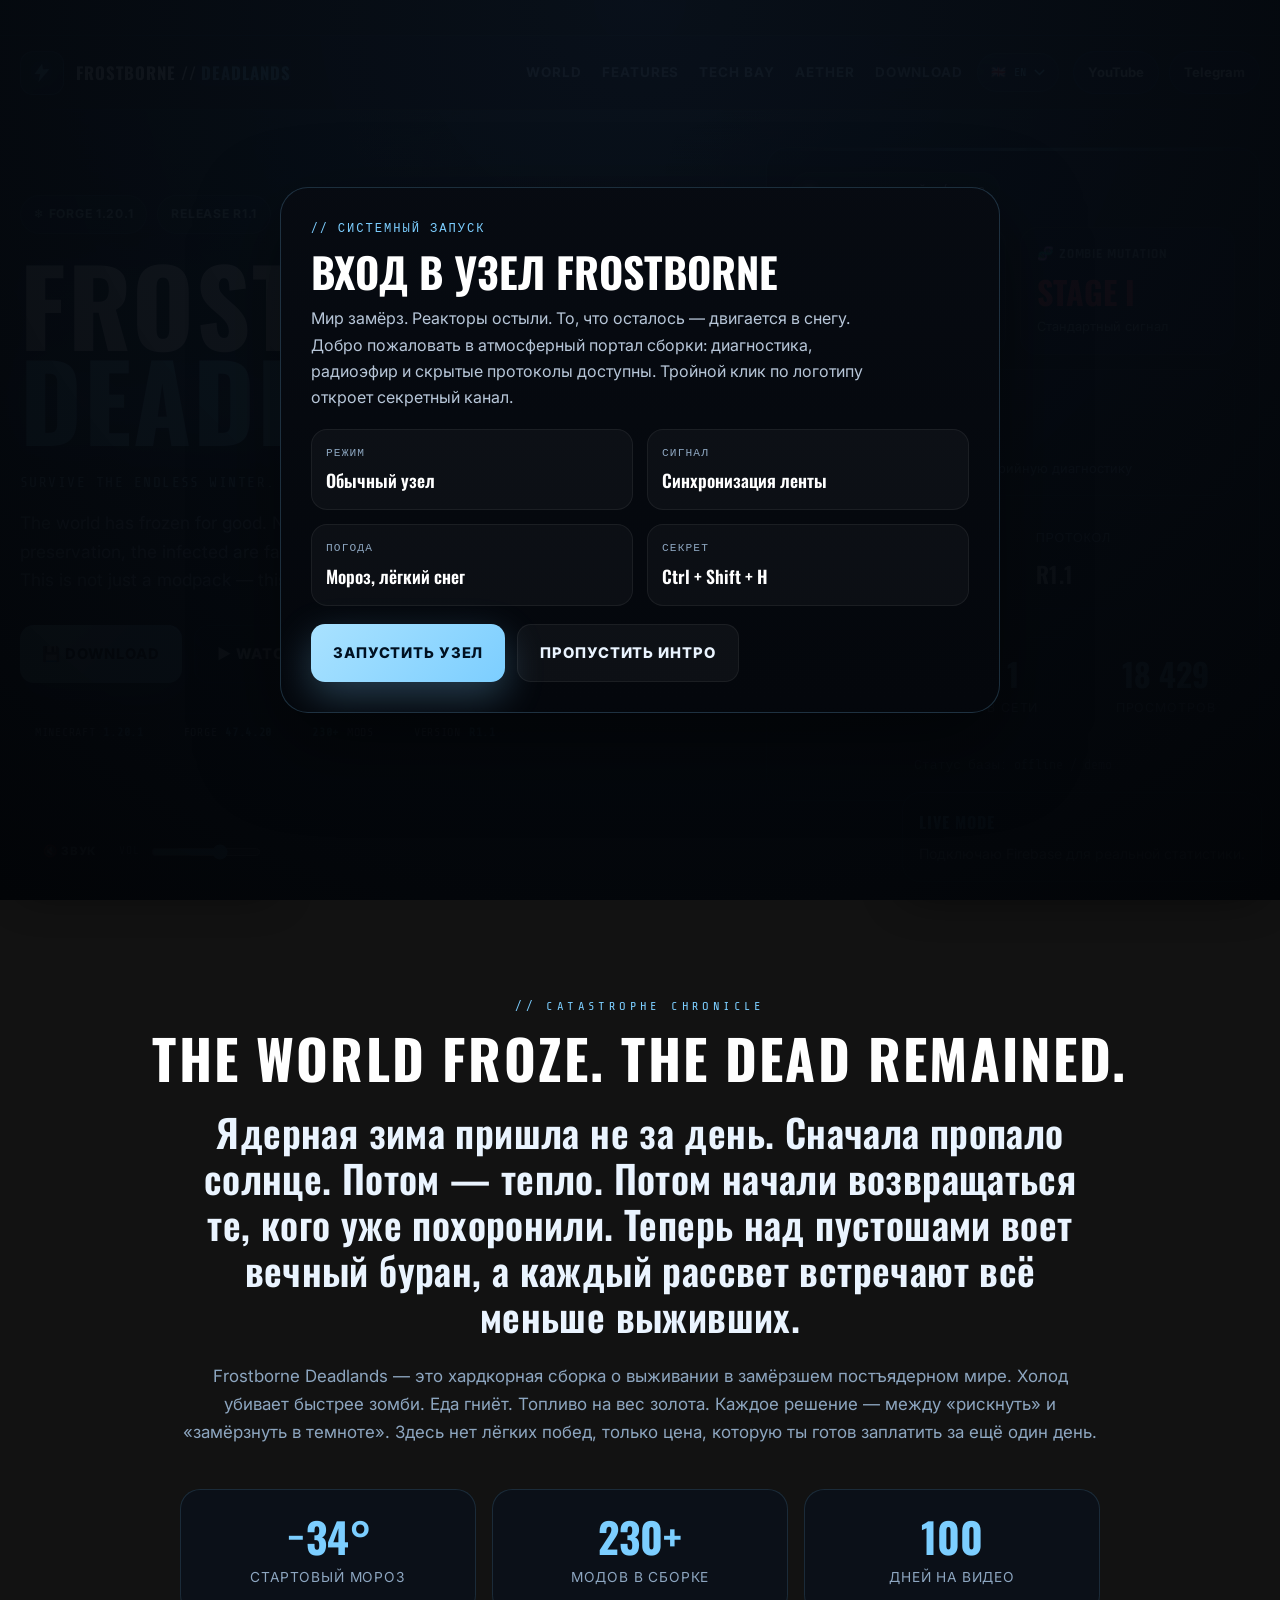
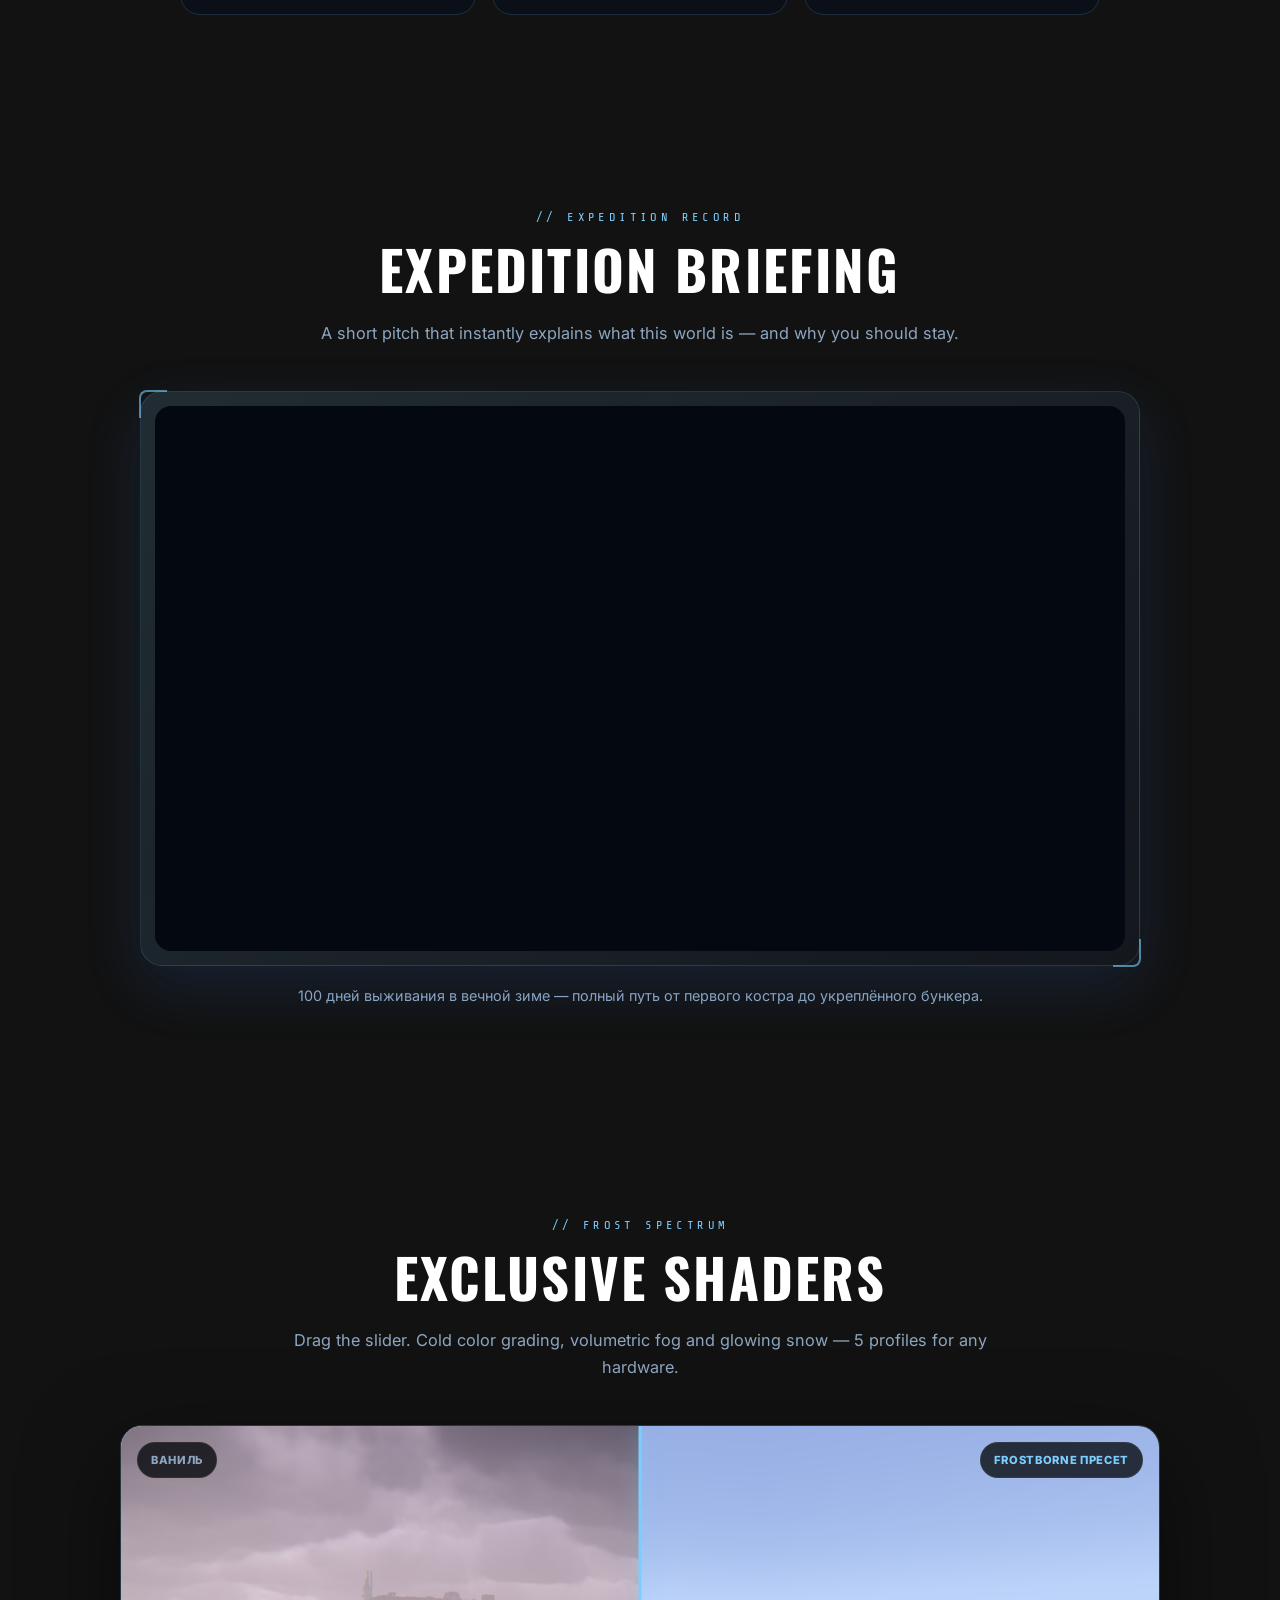
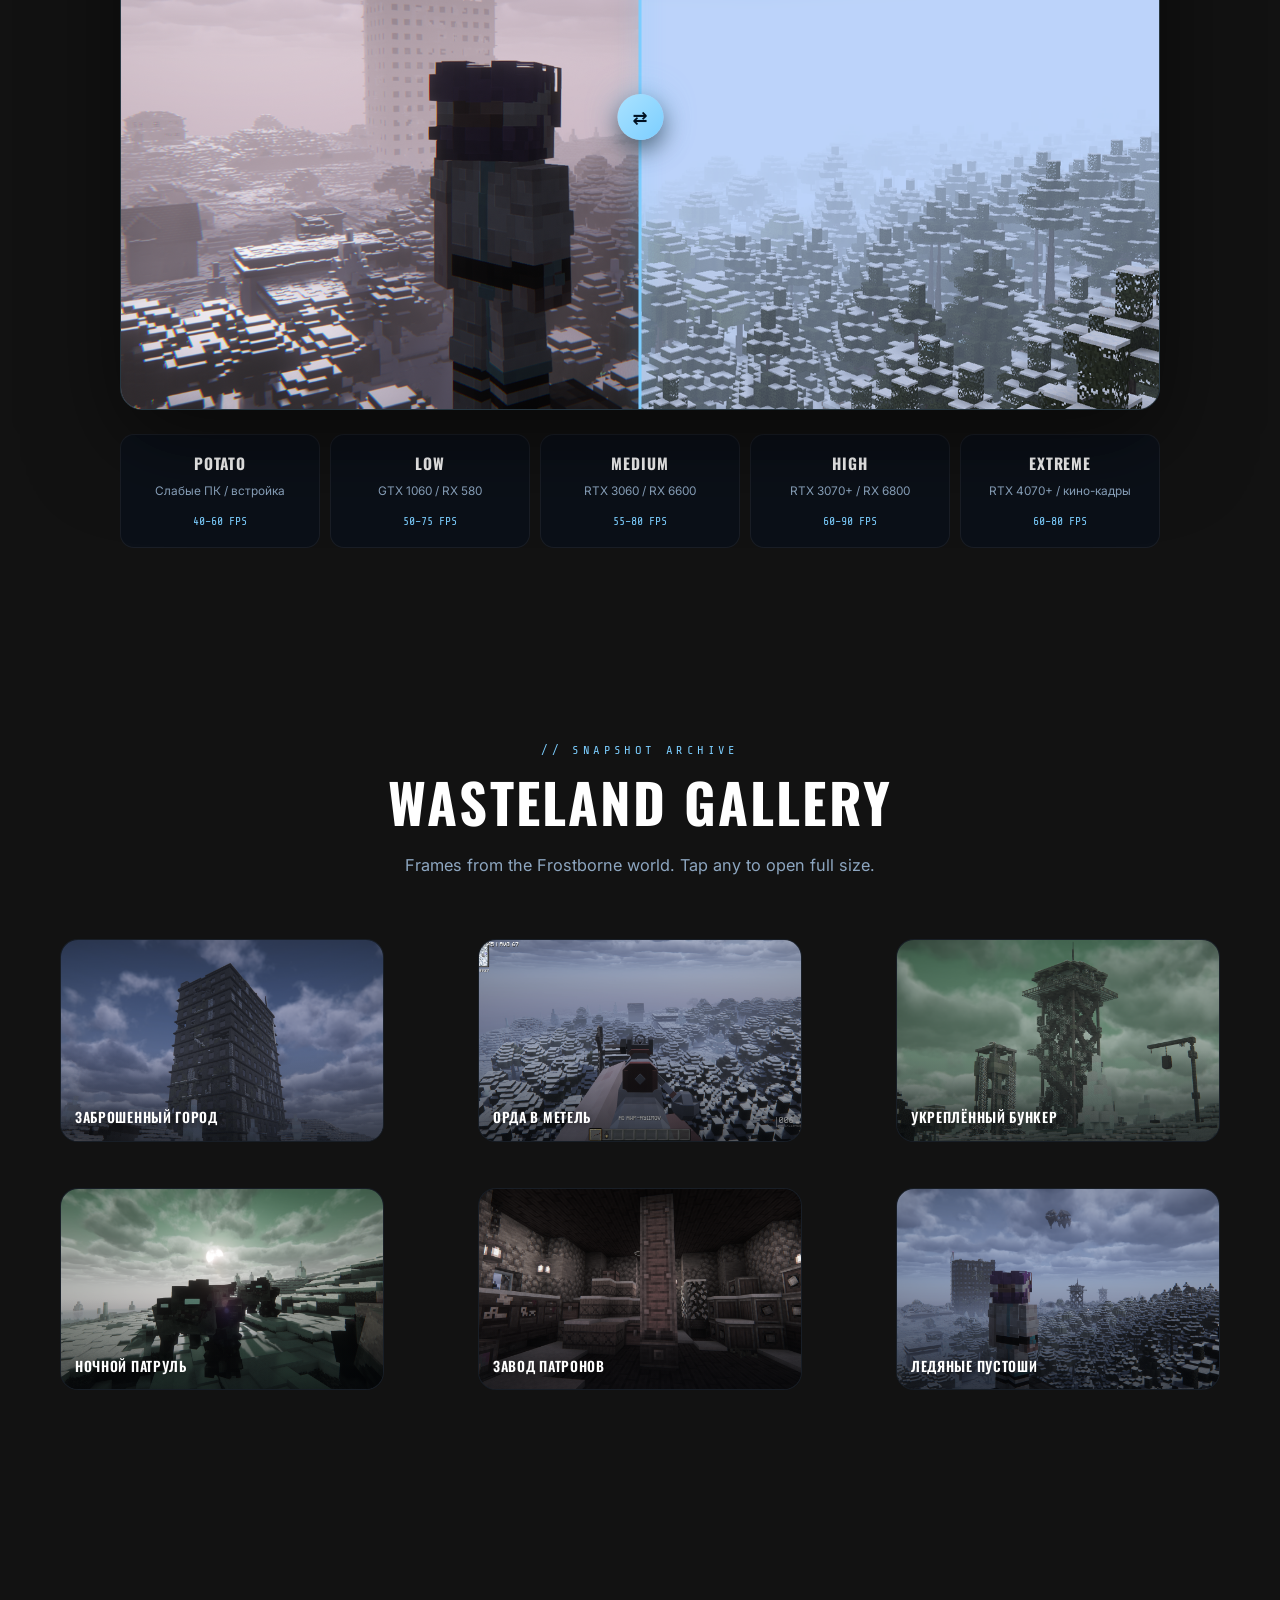
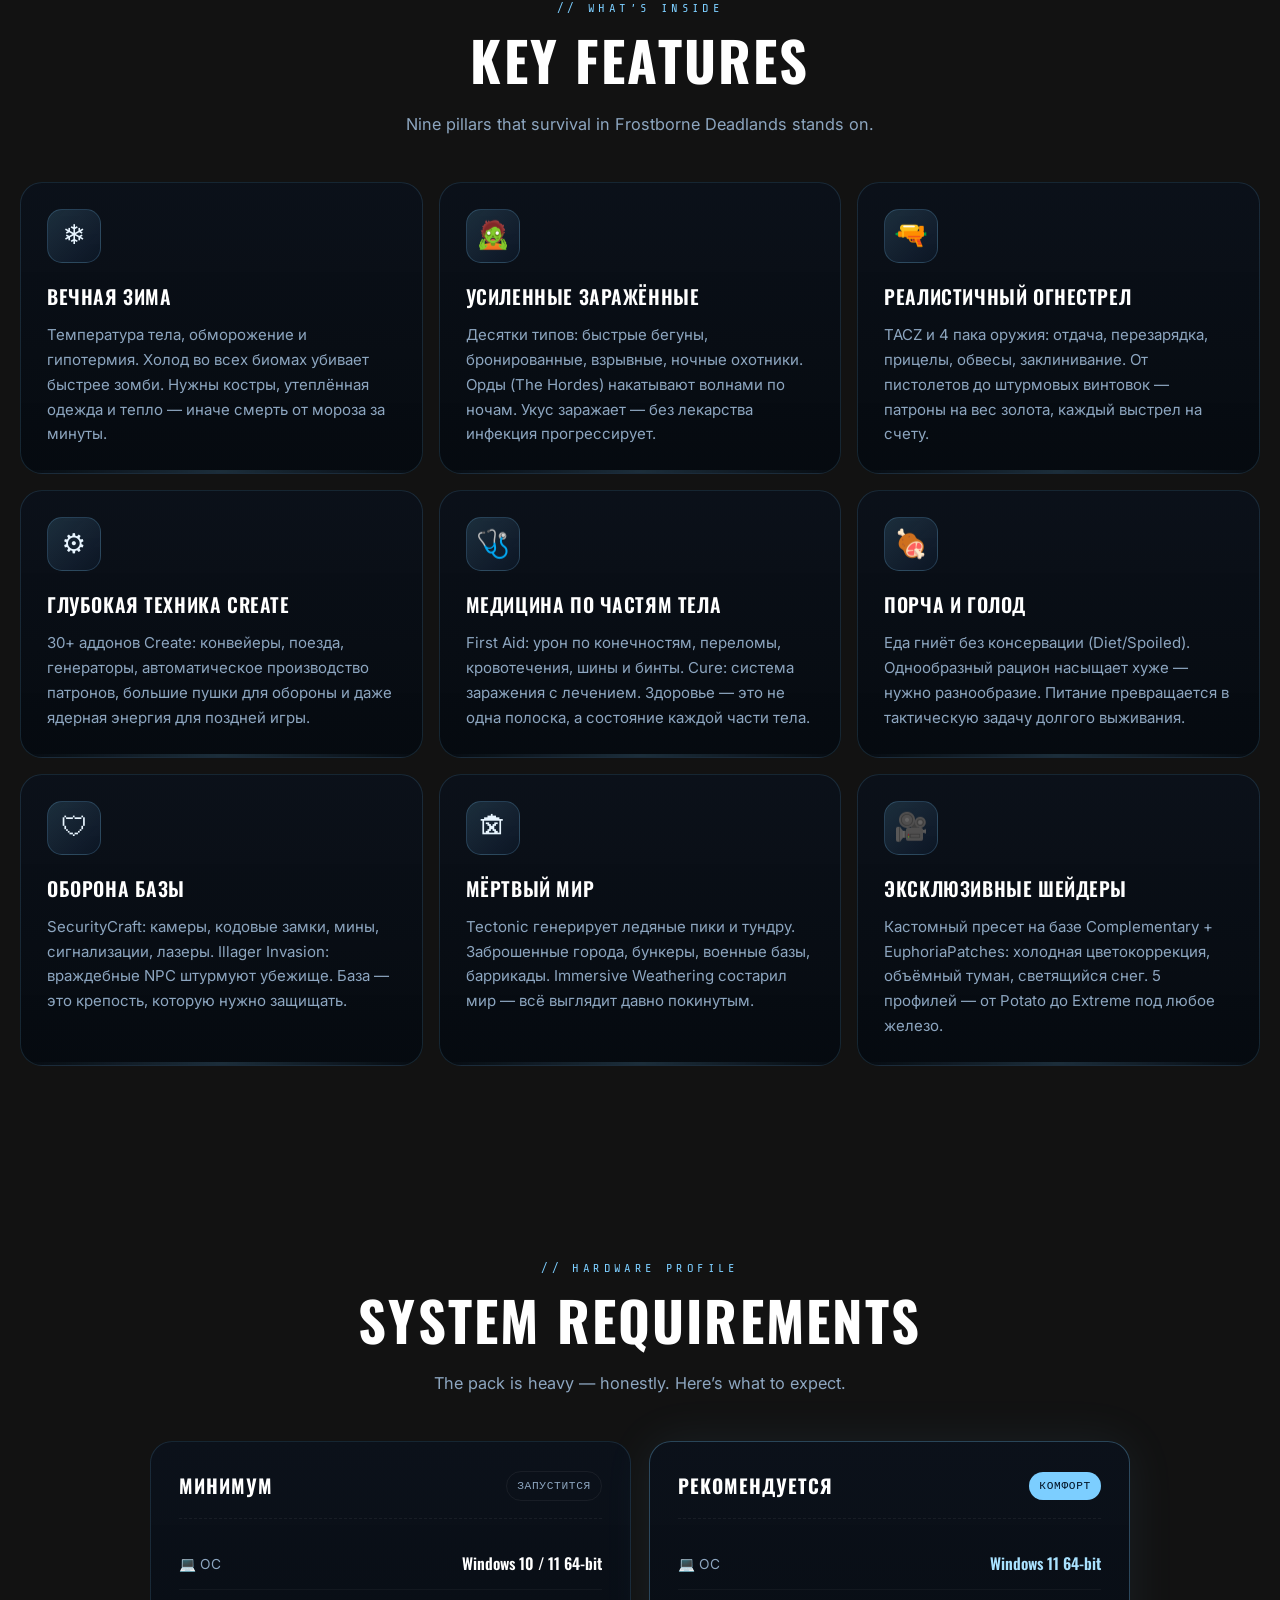
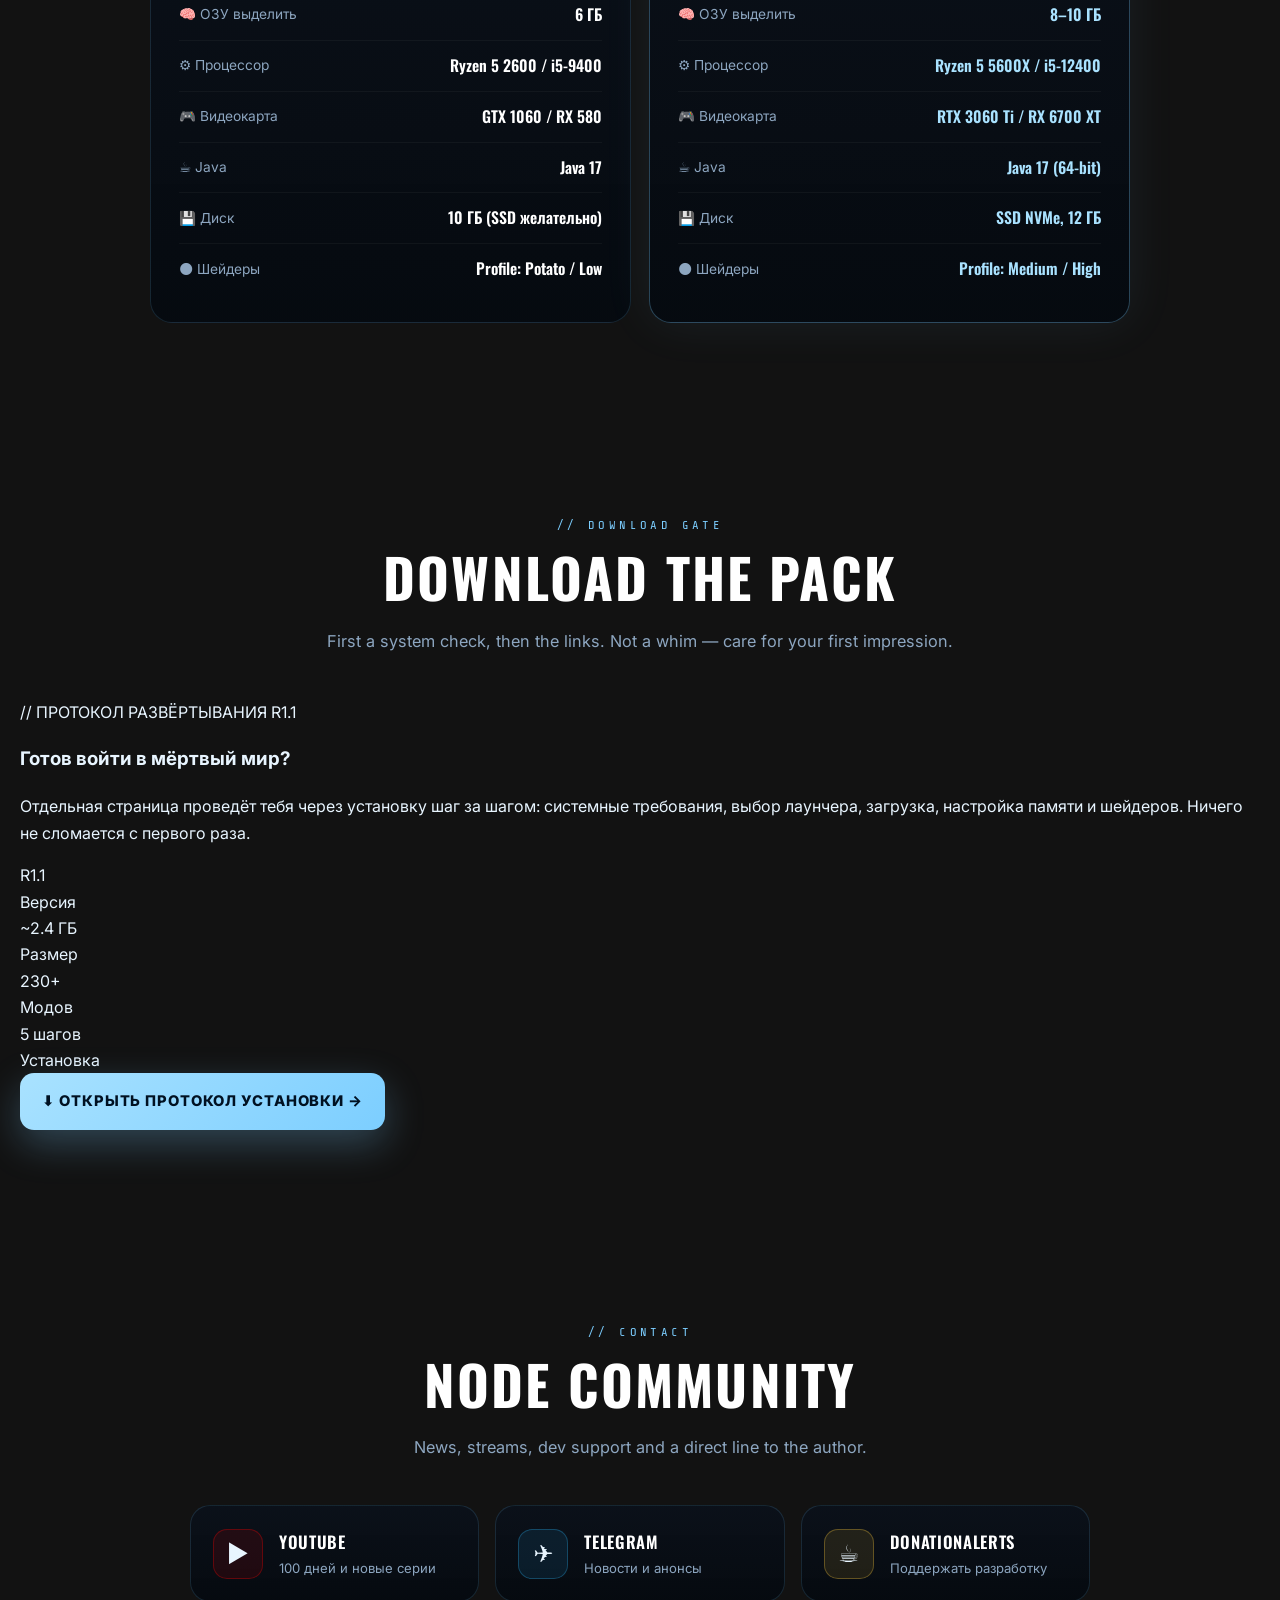
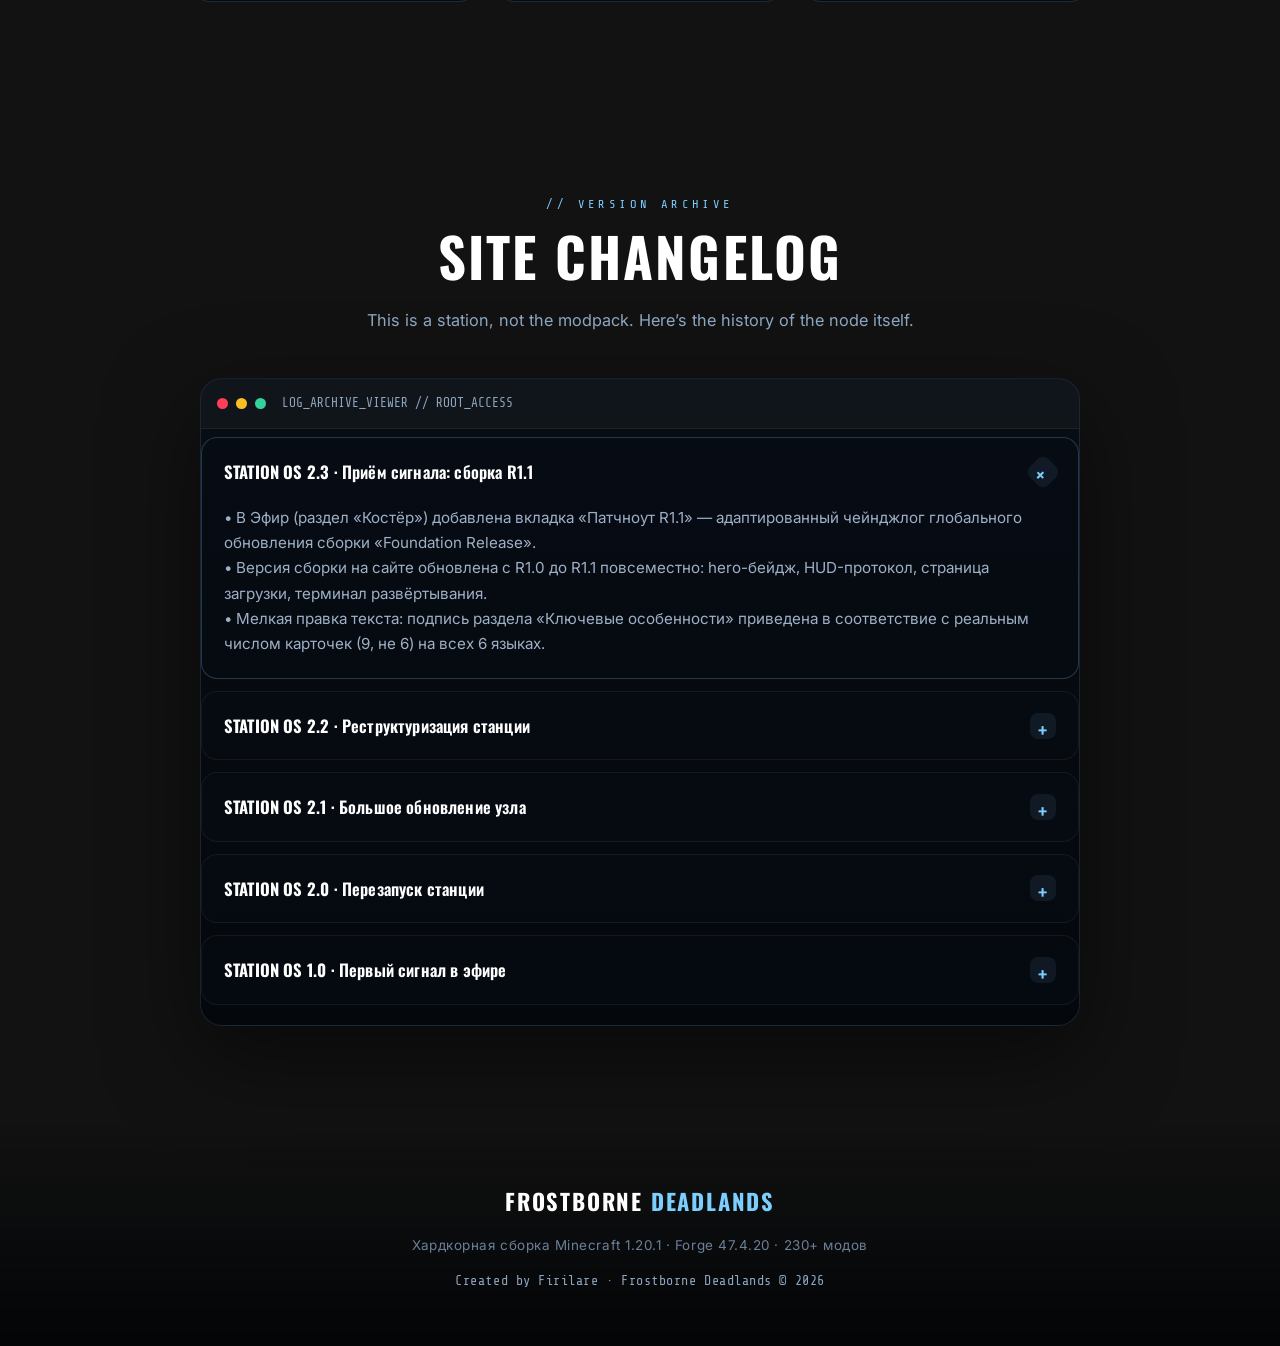
==== commit 9033c3b0: "Add files via upload" ====
--- a/index.html
+++ b/index.html
@@ -14,7 +14,8 @@
   <title>Frostborne Deadlands | Ледяной зомби-апокалипсис · Minecraft 1.20.1</title>
   <link rel="preconnect" href="https://fonts.googleapis.com">
   <link rel="preconnect" href="https://fonts.gstatic.com" crossorigin>
-  <link href="https://fonts.googleapis.com/css2?family=Inter:wght@400;500;600;700;800&family=Oswald:wght@500;600;700&family=Rajdhani:wght@600;700&family=Share+Tech+Mono&display=swap" rel="stylesheet">
+  <link href="https://fonts.googleapis.com/css2?family=Inter:wght@400;500;600;700;800&family=Oswald:wght@500;600;700&family=Rajdhani:wght@600;700&family=Share+Tech+Mono&display=swap&subset=cyrillic,cyrillic-ext,latin,latin-ext" rel="stylesheet">
+  <link rel="stylesheet" href="extras.css">
   <style>
   /* ============================================================
      FROSTBORNE DEADLANDS — Релизный лендинг v2.0
@@ -511,13 +512,13 @@
       </div>
       <div class="nav-actions">
         <nav class="nav-links" aria-label="Основная навигация">
-          <a href="#about" class="nav-link">Мир</a>
-          <a href="#video" class="nav-link">Видео</a>
-          <a href="#features" class="nav-link">Особенности</a>
-          <a href="#mods" class="nav-link">Моды</a>
-          <a href="radio.html" class="nav-link">Эфир</a>
-          <a href="#download" class="nav-link">Скачать</a>
+          <a href="#about" class="nav-link" data-i18n="nav.world">Мир</a>
+          <a href="#features" class="nav-link" data-i18n="nav.features">Особенности</a>
+          <a href="tech.html" class="nav-link" data-i18n="nav.tech">Отсек</a>
+          <a href="aether.html" class="nav-link" data-i18n="nav.aether">Эфир</a>
+          <a href="#download" class="nav-link" data-i18n="nav.download">Скачать</a>
         </nav>
+        <span class="lang-switch" id="langMount"></span>
         <div class="social-links">
           <a href="https://www.youtube.com/@firilare" target="_blank" rel="noopener noreferrer" class="pill-link">YouTube</a>
           <a href="https://t.me/firilareoff" target="_blank" rel="noopener noreferrer" class="pill-link">Telegram</a>
@@ -528,14 +529,13 @@
     <div class="mobile-panel" id="mobile-panel">
       <div class="container">
         <div class="nav-links">
-          <a href="#about" class="nav-link">Мир</a>
+          <a href="#about" class="nav-link" data-i18n="nav.world">Мир</a>
           <a href="#video" class="nav-link">Видео</a>
-          <a href="#features" class="nav-link">Особенности</a>
-          <a href="#mods" class="nav-link">Моды</a>
-          <a href="#requirements" class="nav-link">Требования</a>
-          <a href="radio.html" class="nav-link">Эфир</a>
-          <a href="#faq" class="nav-link">FAQ</a>
-          <a href="#download" class="nav-link">Скачать</a>
+          <a href="#features" class="nav-link" data-i18n="nav.features">Особенности</a>
+          <a href="#requirements" class="nav-link" data-i18n="nav.req">Требования</a>
+          <a href="tech.html" class="nav-link" data-i18n="nav.tech">Отсек</a>
+          <a href="aether.html" class="nav-link" data-i18n="nav.aether">Эфир</a>
+          <a href="#download" class="nav-link" data-i18n="nav.download">Скачать</a>
         </div>
         <div class="social-links">
           <a href="https://www.youtube.com/@firilare" target="_blank" rel="noopener noreferrer" class="pill-link">YouTube</a>
@@ -575,51 +575,51 @@
         <div class="hero-copy">
           <div class="hero-badges">
             <span class="tag">❄ Forge 1.20.1</span>
-            <span class="tag">Release 1.0</span>
+            <span class="tag">Release R1.1</span>
             <span class="tag danger">☢ Hardcore Survival</span>
           </div>
-          <h1 class="glitch breathing" id="hero-title" data-text="FROSTBORNE DEADLANDS"><span class="l1">FROSTBORNE</span><span class="l2">DEADLANDS</span></h1>
-          <p class="hero-tagline">Survive the endless winter.</p>
-          <p class="lead">Мир замёрз окончательно. Природа стала оружием, еда портится без консервации, заражённые быстрее и злее, а бури стирают всё живое. Это не просто сборка — это выживание на грани.</p>
+          <h1 class="glitch breathing" id="hero-title" data-text="FROSTBORNE DEADLANDS"><span class="l1" data-i18n="hero.t1">FROSTBORNE</span><span class="l2" data-i18n="hero.t2">DEADLANDS</span></h1>
+          <p class="hero-tagline" data-i18n="hero.tagline">Survive the endless winter.</p>
+          <p class="lead" data-i18n="hero.desc">Мир замёрз окончательно. Природа стала оружием, еда портится без консервации, заражённые быстрее и злее, а бури стирают всё живое. Это не просто сборка — это выживание на грани.</p>
           <div class="hero-actions">
-            <a class="btn btn-ice" href="#download">💾 Скачать сборку</a>
-            <a class="btn btn-secondary" href="#video">▶ Смотреть 100 дней</a>
+            <a class="btn btn-ice" href="#download" data-i18n="hero.dl">💾 Скачать сборку</a>
+            <a class="btn btn-secondary" href="#video" data-i18n="hero.watch">▶ Смотреть 100 дней</a>
           </div>
           <div class="hero-meta">
             <span class="meta-chip">MINECRAFT <b>1.20.1</b></span>
             <span class="meta-chip">FORGE <b>47.4.20</b></span>
-            <span class="meta-chip"><b>230+</b> МОДОВ</span>
-            <span class="meta-chip">VERSION <b>1.0</b></span>
+            <span class="meta-chip"><b>230+</b> <span data-i18n="hero.mc">МОДОВ</span></span>
+            <span class="meta-chip">VERSION <b>R1.1</b></span>
           </div>
         </div>
 
         <aside class="hero-panel" aria-label="Панель состояния">
-          <div class="status-pill offline" id="status-pill"><span class="status-dot"></span><span id="status-pill-text">СТАТУС: ОФФЛАЙН / ДЕМО</span></div>
+          <div class="status-pill offline" id="status-pill"><span class="status-dot"></span><span id="status-pill-text" data-i18n="status.offline">СТАТУС: ОФФЛАЙН / ДЕМО</span></div>
           <div class="stat-grid">
             <div class="stat-card">
-              <h3>❄ Окружающая среда</h3>
+              <h3 data-i18n="hud.env">❄ Окружающая среда</h3>
               <div class="stat-value danger" id="hud-temp">-34.2 °C</div>
               <div class="stat-note">Критический мороз</div>
             </div>
             <div class="stat-card">
-              <h3>🧬 Мутация зомби</h3>
+              <h3 data-i18n="hud.mut">🧬 Мутация зомби</h3>
               <div class="stat-value danger" id="hud-mutation">STAGE I</div>
               <div class="stat-note">Стандартный сигнал</div>
             </div>
             <div class="stat-card wide-card" id="hud-stability-card" role="button" tabindex="0" aria-label="Запустить протокол диагностики ядра">
-              <h3>⚙ Стабильность ядра</h3>
+              <h3 data-i18n="hud.core">⚙ Стабильность ядра</h3>
               <div class="stat-value good" id="hud-stability">98.4%</div>
               <div class="stat-note">Коснись, чтобы запустить аварийную диагностику</div>
             </div>
           </div>
           <div class="hud-grid">
             <div class="hud-item interactive" id="hud-rad-trigger" role="button" tabindex="0" aria-label="Сканировать радиационный фон">
-              <span class="hud-label">☢ Радиационный фон</span>
+              <span class="hud-label" data-i18n="hud.rad">☢ Радиационный фон</span>
               <div class="hud-value" id="hud-rad">0.14 mSv</div>
             </div>
             <div class="hud-item" aria-hidden="true">
               <span class="hud-label">Протокол</span>
-              <div class="hud-value">v1.0</div>
+              <div class="hud-value">R1.1</div>
             </div>
           </div>
           <div class="metrics-row" aria-label="Сводка статистики">
@@ -635,8 +635,8 @@
     <!-- ============ ABOUT / LORE ============ -->
     <section id="about">
       <div class="container">
-        <div class="eyebrow reveal">// Хроника катастрофы</div>
-        <h2 class="section-title reveal">Мир замёрз. <span class="hl">Мёртвые остались.</span></h2>
+        <div class="eyebrow reveal" data-i18n="about.kicker">// Хроника катастрофы</div>
+        <h2 class="section-title reveal" data-i18n-html="about.title">Мир замёрз. <span class="hl">Мёртвые остались.</span></h2>
         <div class="lore">
           <p class="big reveal d1">Ядерная зима пришла не за день. Сначала пропало солнце. Потом — тепло. Потом начали возвращаться те, кого уже похоронили. Теперь над пустошами воет вечный буран, а каждый рассвет встречают всё меньше выживших.</p>
           <p class="reveal d2">Frostborne Deadlands — это хардкорная сборка о выживании в замёрзшем постъядерном мире. Холод убивает быстрее зомби. Еда гниёт. Топливо на вес золота. Каждое решение — между «рискнуть» и «замёрзнуть в темноте». Здесь нет лёгких побед, только цена, которую ты готов заплатить за ещё один день.</p>
@@ -652,9 +652,9 @@
     <!-- ============ VIDEO ============ -->
     <section id="video">
       <div class="container">
-        <div class="eyebrow reveal">// Запись экспедиции</div>
-        <h2 class="section-title reveal">Сводка <span class="hl">экспедиции</span></h2>
-        <p class="section-subtitle reveal">Короткая подача, которая сразу объясняет, что это за мир — и зачем здесь оставаться.</p>
+        <div class="eyebrow reveal" data-i18n="video.kicker">// Запись экспедиции</div>
+        <h2 class="section-title reveal" data-i18n-html="video.title">Сводка <span class="hl">экспедиции</span></h2>
+        <p class="section-subtitle reveal" data-i18n="video.sub">Короткая подача, которая сразу объясняет, что это за мир — и зачем здесь оставаться.</p>
         <div class="video-frame reveal d1">
           <div class="video-wrap">
             <iframe src="https://www.youtube.com/embed/G31pWQ8MslM" title="Frostborne Deadlands — превью" loading="lazy" allow="accelerometer; autoplay; clipboard-write; encrypted-media; gyroscope; picture-in-picture" allowfullscreen></iframe>
@@ -667,9 +667,9 @@
     <!-- ============ SHADERS ============ -->
     <section id="shaders">
       <div class="container">
-        <div class="eyebrow reveal">// Спектр мерзлоты</div>
-        <h2 class="section-title reveal">Эксклюзивные <span class="hl">шейдеры</span></h2>
-        <p class="section-subtitle reveal">Перетащи ползунок. Холодная цветокоррекция, объёмный туман и светящийся снег — 5 профилей под любое железо.</p>
+        <div class="eyebrow reveal" data-i18n="sh.kicker">// Спектр мерзлоты</div>
+        <h2 class="section-title reveal" data-i18n-html="sh.title">Эксклюзивные <span class="hl">шейдеры</span></h2>
+        <p class="section-subtitle reveal" data-i18n="sh.sub">Перетащи ползунок. Холодная цветокоррекция, объёмный туман и светящийся снег — 5 профилей под любое железо.</p>
         <div class="compare-wrap reveal d1">
           <div class="compare" id="compare">
             <div class="compare-layer compare-before"></div>
@@ -692,9 +692,9 @@
     <!-- ============ GALLERY ============ -->
     <section id="gallery">
       <div class="container">
-        <div class="eyebrow reveal">// Архив снимков</div>
-        <h2 class="section-title reveal">Галерея <span class="hl">пустошей</span></h2>
-        <p class="section-subtitle reveal">Кадры из мира Frostborne. Нажми на любой, чтобы открыть в полном размере.</p>
+        <div class="eyebrow reveal" data-i18n="g.kicker">// Архив снимков</div>
+        <h2 class="section-title reveal" data-i18n-html="g.title">Галерея <span class="hl">пустошей</span></h2>
+        <p class="section-subtitle reveal" data-i18n="g.sub">Кадры из мира Frostborne. Нажми на любой, чтобы открыть в полном размере.</p>
         <div class="gallery" id="gallery-grid">
           <!-- filled by JS -->
         </div>
@@ -704,43 +704,21 @@
     <!-- ============ FEATURES ============ -->
     <section id="features">
       <div class="container">
-        <div class="eyebrow reveal">// Что внутри</div>
-        <h2 class="section-title reveal">Ключевые <span class="hl">особенности</span></h2>
-        <p class="section-subtitle reveal">Шесть столпов, на которых держится выживание в Frostborne Deadlands.</p>
+        <div class="eyebrow reveal" data-i18n="f.kicker">// Что внутри</div>
+        <h2 class="section-title reveal" data-i18n-html="f.title">Ключевые <span class="hl">особенности</span></h2>
+        <p class="section-subtitle reveal" data-i18n="f.sub">Шесть столпов, на которых держится выживание в Frostborne Deadlands.</p>
         <div class="features" id="features-grid">
           <!-- filled by JS -->
         </div>
       </div>
     </section>
 
-    <!-- ============ MODS ============ -->
-    <section id="mods">
-      <div class="container">
-        <div class="eyebrow reveal">// Каталог пакета</div>
-        <h2 class="section-title reveal">Список <span class="hl">модов</span></h2>
-        <p class="section-subtitle reveal">230+ модов, собранных и протестированных вручную. Найди нужный или отфильтруй по категории.</p>
-        <div class="controls reveal d1">
-          <input type="search" class="search" id="mod-search" placeholder="Поиск мода…" aria-label="Поиск мода">
-          <div class="segmented" id="mod-filters">
-            <button class="seg-btn active" data-cat="all" type="button">Все</button>
-            <button class="seg-btn" data-cat="survival" type="button">Выживание</button>
-            <button class="seg-btn" data-cat="atmosphere" type="button">Атмосфера</button>
-            <button class="seg-btn" data-cat="tech" type="button">Техника</button>
-            <button class="seg-btn" data-cat="world" type="button">Мир</button>
-            <button class="seg-btn" data-cat="perf" type="button">Оптимизация</button>
-          </div>
-        </div>
-        <div class="mods-grid reveal d2" id="mods-grid"></div>
-        <div class="mods-count" id="mods-count"></div>
-      </div>
-    </section>
-
     <!-- ============ REQUIREMENTS ============ -->
     <section id="requirements">
       <div class="container">
-        <div class="eyebrow reveal">// Аппаратный профиль</div>
-        <h2 class="section-title reveal">Системные <span class="hl">требования</span></h2>
-        <p class="section-subtitle reveal">Сборка тяжёлая — это честно. Вот к чему готовиться.</p>
+        <div class="eyebrow reveal" data-i18n="req.kicker">// Аппаратный профиль</div>
+        <h2 class="section-title reveal" data-i18n-html="req.title">Системные <span class="hl">требования</span></h2>
+        <p class="section-subtitle reveal" data-i18n="req.sub">Сборка тяжёлая — это честно. Вот к чему готовиться.</p>
         <div class="req-grid">
           <div class="req-card reveal d1">
             <div class="req-head"><h3>Минимум</h3><span class="req-tag min">Запустится</span></div>
@@ -766,52 +744,25 @@
       </div>
     </section>
 
-    <!-- ============ FAQ ============ -->
-    <section id="faq">
-      <div class="container">
-        <div class="eyebrow reveal">// База знаний</div>
-        <h2 class="section-title reveal">Частые <span class="hl">вопросы</span></h2>
-        <div class="acc" id="faq-acc">
-          <!-- filled by JS -->
-        </div>
-      </div>
-    </section>
-
-    <!-- ============ DOWNLOAD ============ -->
+    <!-- ============ DOWNLOAD CTA ============ -->
     <section id="download">
       <div class="container">
-        <div class="eyebrow reveal">// Загрузочный шлюз</div>
-        <h2 class="section-title reveal">Скачать <span class="hl">сборку</span></h2>
-        <p class="section-subtitle reveal">Сначала проверка системных требований, потом доступ к ссылкам. Это не каприз — это забота о твоём первом впечатлении.</p>
-        <div class="download-gate reveal d1">
-          <div class="gate-grid">
-            <div class="checklist">
-              <h3>Чек-лист готовности</h3>
-              <label class="check"><span class="box"></span><input type="checkbox" hidden class="gate-check" data-key="ram"><span>Выделено 6–8 ГБ оперативной памяти в лаунчере</span></label>
-              <label class="check"><span class="box"></span><input type="checkbox" hidden class="gate-check" data-key="java"><span>Установлена и выбрана Java 17</span></label>
-              <label class="check"><span class="box"></span><input type="checkbox" hidden class="gate-check" data-key="gpu"><span>Есть дискретная видеокарта, а не встроенная</span></label>
-              <label class="check"><span class="box"></span><input type="checkbox" hidden class="gate-check" data-key="disk"><span>Минимум 10 ГБ свободного места на диске</span></label>
-              <label class="check"><span class="box"></span><input type="checkbox" hidden class="gate-check" data-key="net"><span>Стабильный интернет и доступ к Drive / CDN</span></label>
+        <div class="eyebrow reveal" data-i18n="dl.kicker">// Загрузочный шлюз</div>
+        <h2 class="section-title reveal" data-i18n-html="dl.title">Скачать <span class="hl">сборку</span></h2>
+        <p class="section-subtitle reveal" data-i18n="dl.sub">Установка — это отдельная экспедиция. Мы подготовили пошаговый протокол развёртывания: от проверки систем до первого запуска в мёртвом мире.</p>
+        <div class="dl-cta reveal d1">
+          <div class="dl-cta-glow"></div>
+          <div class="dl-cta-body">
+            <div class="dl-cta-badge">// ПРОТОКОЛ РАЗВЁРТЫВАНИЯ R1.1</div>
+            <h3 class="dl-cta-title">Готов войти в <span class="hl">мёртвый мир?</span></h3>
+            <p class="dl-cta-text">Отдельная страница проведёт тебя через установку шаг за шагом: системные требования, выбор лаунчера, загрузка, настройка памяти и шейдеров. Ничего не сломается с первого раза.</p>
+            <div class="dl-cta-meta">
+              <div class="dl-cta-stat"><div class="v">R1.1</div><div class="l">Версия</div></div>
+              <div class="dl-cta-stat"><div class="v">~2.4 ГБ</div><div class="l">Размер</div></div>
+              <div class="dl-cta-stat"><div class="v">230+</div><div class="l">Модов</div></div>
+              <div class="dl-cta-stat"><div class="v">5 шагов</div><div class="l">Установка</div></div>
             </div>
-            <div class="gate-status">
-              <h3>Статус доступа</h3>
-              <div class="gate-state" id="gate-state">🔒 ШЛЮЗ ЗАБЛОКИРОВАН</div>
-              <div class="gate-progress">
-                <div class="gate-progress-row"><span>Проверка узлов</span><span id="gate-progress-text">0/5</span></div>
-                <div class="gate-progress-bar"><div class="gate-progress-fill" id="gate-progress-fill"></div></div>
-              </div>
-              <div class="gate-bonus" id="gate-bonus">Отметь 5 пунктов: RAM, Java 17, GPU, диск и сеть. Когда все станут зелёными — шлюз откроется.</div>
-              <button class="btn btn-secondary" id="gate-scan-btn" type="button" style="width:100%; margin:12px 0 14px;">Запустить быструю диагностику</button>
-              <div class="download-actions" id="download-actions">
-                <a href="https://drive.google.com/file/d/1YG2qOG1dyiGMn4w2yMNkR4vKFVwsVAYi/view?usp=drive_link" class="dl drive download-link" target="_blank" rel="noopener noreferrer">💾 Google Drive</a>
-                <a href="https://www.curseforge.com/minecraft/modpacks/frostborne-deadlands/preview" class="dl curse download-link" target="_blank" rel="noopener noreferrer">🔥 CurseForge</a>
-              </div>
-            </div>
-          </div>
-          <div class="dl-meta">
-            <div class="m"><div class="mk">Версия</div><div class="mv">1.0 Release</div></div>
-            <div class="m"><div class="mk">Размер</div><div class="mv">~2.4 ГБ</div></div>
-            <div class="m"><div class="mk">Обновлено</div><div class="mv">2026</div></div>
+            <a href="download.html" class="btn btn-ice dl-cta-btn">⬇ Открыть протокол установки →</a>
           </div>
         </div>
       </div>
@@ -820,9 +771,9 @@
     <!-- ============ SOCIALS ============ -->
     <section id="socials">
       <div class="container">
-        <div class="eyebrow reveal">// Связь</div>
-        <h2 class="section-title reveal">Сообщество <span class="hl">узла</span></h2>
-        <p class="section-subtitle reveal">Новости, стримы, поддержка разработки и прямая связь с автором.</p>
+        <div class="eyebrow reveal" data-i18n="soc.kicker">// Связь</div>
+        <h2 class="section-title reveal" data-i18n-html="soc.title">Сообщество <span class="hl">узла</span></h2>
+        <p class="section-subtitle reveal" data-i18n="soc.sub">Новости, стримы, поддержка разработки и прямая связь с автором.</p>
         <div class="socials">
           <a href="https://www.youtube.com/@firilare" target="_blank" rel="noopener noreferrer" class="social-card yt reveal d1">
             <div class="si">▶</div><div><div class="st">YouTube</div><div class="ss">100 дней и новые серии</div></div>
@@ -840,9 +791,9 @@
     <!-- ============ CHANGELOG ============ -->
     <section id="changelog">
       <div class="container">
-        <div class="eyebrow reveal">// Архив версий</div>
-        <h2 class="section-title reveal">Журнал <span class="hl">изменений</span></h2>
-        <p class="section-subtitle reveal">Проект живой. Здесь — история того, как мир замерзал.</p>
+        <div class="eyebrow reveal" data-i18n="cl.kicker">// Архив версий</div>
+        <h2 class="section-title reveal" data-i18n-html="cl.title">Журнал изменений сайта</h2>
+        <p class="section-subtitle reveal" data-i18n="cl.sub">Это станция, а не сборка. Здесь — история обновлений самого узла.</p>
         <div class="terminal reveal d1">
           <div class="terminal-bar">
             <span class="tdot" style="background:var(--danger)"></span>
@@ -885,6 +836,9 @@
     <div class="lb-counter" id="lb-counter"></div>
   </div>
 
+  <script src="sfx.js"></script>
+  <script src="i18n.js"></script>
+  <script src="frostextras.js"></script>
   <script src="firebase-config.js"></script>
   <script>
   (function () {
@@ -926,30 +880,48 @@
 
     /* ---------- data ---------- */
     const FEATURES = [
-      { ic:'❄', t:'Вечная зима', d:'Постоянный мороз во всех биомах. Температура тела, обморожение, гипотермия. Холод убивает быстрее, чем зомби — без тепла не выжить.' },
-      { ic:'🧟', t:'Усиленные заражённые', d:'Десятки типов зомби: быстрые, бронированные, взрывные. Орды наступают волнами по ночам. Укус заражает — нужны лекарства.' },
-      { ic:'⚙', t:'Глубокая техника', d:'Create и 30+ аддонов: конвейеры, поезда, генераторы, производство патронов и даже ядерная энергия для поздней игры.' },
-      { ic:'🏚', t:'Разрушенные структуры', d:'Заброшенные города, бункеры, военные базы и руины цивилизации. Лут есть — но за него придётся побороться.' },
-      { ic:'🍖', t:'Порча еды', d:'Еда гниёт без консервации. Разнообразие рациона критично. Питание превращается в тактическую задачу выживания.' },
-      { ic:'🎥', t:'Эксклюзивные шейдеры', d:'Кастомный пресет на базе Complementary + EuphoriaPatches: холодный цвет, объёмный туман, светящийся снег. 5 профилей под любое железо.' }
+      { ic:'❄', t:'Вечная зима', d:'Температура тела, обморожение и гипотермия. Холод во всех биомах убивает быстрее зомби. Нужны костры, утеплённая одежда и тепло — иначе смерть от мороза за минуты.' },
+      { ic:'🧟', t:'Усиленные заражённые', d:'Десятки типов: быстрые бегуны, бронированные, взрывные, ночные охотники. Орды (The Hordes) накатывают волнами по ночам. Укус заражает — без лекарства инфекция прогрессирует.' },
+      { ic:'🔫', t:'Реалистичный огнестрел', d:'TACZ и 4 пака оружия: отдача, перезарядка, прицелы, обвесы, заклинивание. От пистолетов до штурмовых винтовок — патроны на вес золота, каждый выстрел на счету.' },
+      { ic:'⚙', t:'Глубокая техника Create', d:'30+ аддонов Create: конвейеры, поезда, генераторы, автоматическое производство патронов, большие пушки для обороны и даже ядерная энергия для поздней игры.' },
+      { ic:'🩺', t:'Медицина по частям тела', d:'First Aid: урон по конечностям, переломы, кровотечения, шины и бинты. Cure: система заражения с лечением. Здоровье — это не одна полоска, а состояние каждой части тела.' },
+      { ic:'🍖', t:'Порча и голод', d:'Еда гниёт без консервации (Diet/Spoiled). Однообразный рацион насыщает хуже — нужно разнообразие. Питание превращается в тактическую задачу долгого выживания.' },
+      { ic:'🛡', t:'Оборона базы', d:'SecurityCraft: камеры, кодовые замки, мины, сигнализации, лазеры. Illager Invasion: враждебные NPC штурмуют убежище. База — это крепость, которую нужно защищать.' },
+      { ic:'🏚', t:'Мёртвый мир', d:'Tectonic генерирует ледяные пики и тундру. Заброшенные города, бункеры, военные базы, баррикады. Immersive Weathering состарил мир — всё выглядит давно покинутым.' },
+      { ic:'🎥', t:'Эксклюзивные шейдеры', d:'Кастомный пресет на базе Complementary + EuphoriaPatches: холодная цветокоррекция, объёмный туман, светящийся снег. 5 профилей — от Potato до Extreme под любое железо.' }
     ];
 
-    const FAQ = [
-      { q:'Что делать, если сборка крашит?', a:'Чаще всего причина — нехватка <b>оперативной памяти</b> или неверная Java. Убедись, что в лаунчере выделено минимум 6–8 ГБ ОЗУ и выбрана <b>Java 17 (64-bit)</b>. Если краш на загрузке мира — попробуй чистую установку без сторонних модов. Лог краша можно прислать в Telegram.' },
-      { q:'Сколько выделять оперативной памяти?', a:'Оптимально <b>8 ГБ</b>. Минимум — 6 ГБ, но при больших ордах зомби и активной технике Create возможны просадки. Больше 10 ГБ выделять не нужно — это не даст прироста и может навредить из-за пауз сборщика мусора Java.' },
-      { q:'Как включить шейдеры?', a:'В игре зайди в <b>Options → Video Settings → Shader Packs</b>, выбери нужный профиль (Potato / Low / Medium / High / Extreme) под своё железо и активируй. Профили уже настроены под холодную атмосферу — ничего дополнительно крутить не нужно.' },
-      { q:'Почему сборка такая тяжёлая?', a:'230+ модов — это полноценная переработка игры: новая физика выживания, температура, заражение, техника, структуры и кастомный визуал. Высокая нагрузка — плата за глубину. Для слабых ПК есть профиль шейдеров <b>Potato</b> и рекомендация отключить шейдеры совсем.' },
-      { q:'Можно ли играть без шейдеров?', a:'Да. Сборка полностью играбельна на ванильном освещении — шейдеры это <b>опциональный визуальный слой</b>. Без них FPS значительно выше, а вся механика выживания работает идентично.' },
-      { q:'Будут ли обновления?', a:'Да, проект живой. Планируются баланс-правки, новые структуры и контент по фидбеку игроков. Следи за новостями в Telegram и за разделом <b>«Журнал изменений»</b> на этом сайте.' }
-    ];
-
     const CHANGELOG = [
-      { v:'v1.0', t:'Глобальный релиз: начало конца', open:true, items:[
-        'Первое официальное развёртывание хардкорной экосистемы выживания.',
-        'Сбалансированы конфликты и зависимости пакета из 230+ модов.',
-        'Встроена температурная механика, заражение и порча еды.',
-        'Добавлены 5 профилей кастомных шейдеров (Potato → Extreme).',
-        'Настроена живая телеметрия статистики и радиоэфир.'
+      { v:'STATION OS 2.3', t:'Приём сигнала: сборка R1.1', open:true, items:[
+        'В Эфир (раздел «Костёр») добавлена вкладка «Патчноут R1.1» — адаптированный чейнджлог глобального обновления сборки «Foundation Release».',
+        'Версия сборки на сайте обновлена с R1.0 до R1.1 повсеместно: hero-бейдж, HUD-протокол, страница загрузки, терминал развёртывания.',
+        'Мелкая правка текста: подпись раздела «Ключевые особенности» приведена в соответствие с реальным числом карточек (9, не 6) на всех 6 языках.'
+      ]},
+      { v:'STATION OS 2.2', t:'Реструктуризация станции', open:false, items:[
+        'Список модов убран с главной — «Ключевые особенности» расширены до 9 детальных карточек механик.',
+        'FAQ перенесён в Эфир (раздел «Костёр»), убран с главной страницы.',
+        'Загрузка вынесена на отдельную страницу download.html — пошаговый протокол установки.',
+        '«Хроники погибших» переехали в Эфир и интегрированы как полноценный раздел.',
+        'Калькулятор ОЗУ значительно расширен; Техно-доктор переписан для детального разбора любых логов.',
+        '«Удостоверение Выжившего» объединено с профилем Эфира. «Радио Пустоши» убрано.'
+      ]},
+      { v:'STATION OS 2.1', t:'Большое обновление узла', open:false, items:[
+        'Локализация интерфейса на 6 языков: RU, EN, UK, DE, BE, KK (с поддержкой казахской кириллицы и немецких умлаутов).',
+        'Динамический favicon: замёрзший радар с мигающим красным SOS-маяком.',
+        'Полностью переработан звуковой движок — атмосферные процедурные звуки станции.',
+        'Новые пасхалки: «Великое обледенение» (набери frost/ice), код Конами (ретро-радар), скрытая SOS-вышка.',
+        'Открыт «Технический отсек»: калькулятор ОЗУ, генератор Удостоверения, Техно-доктор, Радио Пустоши.',
+        'Добавлены «Хроники погибших» — общий счётчик жертв Великого Обледенения.'
+      ]},
+      { v:'STATION OS 2.0', t:'Перезапуск станции', open:false, items:[
+        'Полная визуальная переработка: ледяная палитра, кинематографичная подача.',
+        'Живая телеметрия через Firebase: просмотры, онлайн, загрузки.',
+        'Интерактивный слайдер сравнения шейдеров и галерея с лайтбоксом.',
+        'Каталог модов с поиском и фильтром по категориям.'
+      ]},
+      { v:'STATION OS 1.0', t:'Первый сигнал в эфире', open:false, items:[
+        'Запуск промо-узла Frostborne Deadlands.',
+        'Базовый лендинг, описание сборки и ссылки на загрузку.'
       ]}
     ];
 
@@ -1011,7 +983,7 @@
     /* ---------- ticker ---------- */
     const tickerPresets = {
       base:[
-        '⚡ <span>СТАТУС:</span> Глобальный релиз Frostborne Deadlands v1.0 активен',
+        '⚡ <span>СТАТУС:</span> Глобальный релиз Frostborne Deadlands R1.1 «Foundation Release» активен',
         '❄️ <span>ИНФО:</span> Forge 1.20.1, чистая установка, Java 17',
         '🚨 <span>ВНИМАНИЕ:</span> Аномальные бури усиливаются',
         '📡 <span>СЕТЬ:</span> Радиоэфир и FAQ доступны',
@@ -1089,6 +1061,7 @@
     const toggleSoundUI = (on)=>{ els.audioToggle.textContent = on?'🔊 Звук':'🔇 Звук'; els.audioPanel.classList.toggle('muted',!on); };
 
     async function unlockAudio(){
+      if(window.FrostSFX) FrostSFX.unlock();
       if(state.audioUnlocked) return;
       if(!(await audio.unlock())) return;
       state.soundOn=true; toggleSoundUI(true); audio.chord();
@@ -1200,13 +1173,6 @@
         <figcaption class="cap">${esc(g.cap)}</figcaption>
       </figure>`).join('');
 
-    /* ---------- render: FAQ ---------- */
-    $('#faq-acc').innerHTML = FAQ.map((f)=>`
-      <div class="acc-item reveal">
-        <button class="acc-btn" type="button" aria-expanded="false"><span>${esc(f.q)}</span><span class="acc-toggle">+</span></button>
-        <div class="acc-content"><div class="inner">${f.a}</div></div>
-      </div>`).join('');
-
     /* ---------- render: changelog ---------- */
     $('#changelog-acc').innerHTML = CHANGELOG.map((c)=>`
       <div class="acc-item ${c.open?'open':''}">
@@ -1222,34 +1188,6 @@
       btn.setAttribute('aria-expanded', String(open));
       content.style.maxHeight = open ? (content.scrollHeight+20)+'px' : '0px';
     });
-
-    /* ---------- render: mods ---------- */
-    const modsGrid = $('#mods-grid'), modsCount = $('#mods-count'), modSearch = $('#mod-search');
-    function renderMods(){
-      const q = (modSearch.value||'').trim().toLowerCase();
-      const list = MODS.filter(m => (state.modFilter==='all'||m.c===state.modFilter) && (!q || m.n.toLowerCase().includes(q) || m.d.toLowerCase().includes(q)));
-      if(!list.length){ modsGrid.innerHTML = `<div class="mods-empty">// Ничего не найдено по запросу «${esc(q)}»</div>`; modsCount.textContent=''; return; }
-      modsGrid.innerHTML = list.map(m=>`
-        <article class="mod-card" style="--cat-color:${CAT_COLOR[m.c]}">
-          <div class="mod-top">
-            <h3>${esc(m.n)}</h3>
-            <span class="mod-cat" style="--cat-color:${CAT_COLOR[m.c]}">${esc(CAT_LABEL[m.c])}</span>
-          </div>
-          <p>${esc(m.d)}</p>
-        </article>`).join('');
-      modsCount.textContent = `Показано ${list.length} из ${MODS.length} ключевых модов · всего в сборке 230+`;
-    }
-    $$('#mod-filters .seg-btn').forEach(b=>b.addEventListener('click', ()=>{
-      $$('#mod-filters .seg-btn').forEach(x=>x.classList.remove('active')); b.classList.add('active');
-      state.modFilter = b.dataset.cat; renderMods();
-    }));
-    let modT; modSearch.addEventListener('input', ()=>{ clearTimeout(modT); modT=setTimeout(renderMods,120); });
-    // category counts
-    $$('#mod-filters .seg-btn').forEach(b=>{
-      const cat=b.dataset.cat; const n = cat==='all'?MODS.length:MODS.filter(m=>m.c===cat).length;
-      b.insertAdjacentHTML('beforeend', `<span class="ct">${n}</span>`);
-    });
-    renderMods();
 
     /* ---------- lightbox ---------- */
     const lb=$('#lightbox'), lbImg=$('#lb-img'), lbCounter=$('#lb-counter');
@@ -1320,43 +1258,6 @@
       const ht=$('#hero-title');
       setInterval(()=>{ if(Math.random()<.5){ ht.classList.add('glitching'); setTimeout(()=>ht.classList.remove('glitching'),260); } }, 6000);
     }
-
-    /* ---------- download gate ---------- */
-    function updateGate(){
-      const checked = els.gateChecks.filter(c=>c.checked).length;
-      const total = els.gateChecks.length;
-      els.gateProgressText.textContent = `${checked}/${total}`;
-      els.gateProgressFill.style.width = (checked/total*100)+'%';
-      const ready = checked===total;
-      els.gateState.textContent = ready ? '🔓 ШЛЮЗ ОТКРЫТ' : '🔒 ШЛЮЗ ЗАБЛОКИРОВАН';
-      els.gateState.classList.toggle('ready', ready);
-      els.downloadActions.classList.toggle('open', ready);
-      if(ready){ els.gateBonus.textContent='✅ Все узлы зелёные. Ссылки на загрузку разблокированы. Удачной экспедиции.'; }
-      else { els.gateBonus.textContent = `Осталось отметить ${total-checked}. Это гарантирует, что сборка запустится с первого раза.`; }
-    }
-    els.gateChecks.forEach(chk=>{
-      const label = chk.closest('.check');
-      label.addEventListener('click', (e)=>{
-        if(e.target.tagName!=='INPUT'){ chk.checked=!chk.checked; }
-        label.classList.toggle('checked', chk.checked);
-        const box=label.querySelector('.box'); box.textContent = chk.checked?'✓':'';
-        updateGate();
-        if(state.soundOn) audio.click();
-      });
-    });
-    els.gateScan.addEventListener('click', ()=>{
-      // auto-run a fake diagnostic that checks all boxes one by one
-      let i=0;
-      els.gateScan.disabled=true; els.gateScan.textContent='Сканирование…';
-      const id=setInterval(()=>{
-        if(i>=els.gateChecks.length){ clearInterval(id); els.gateScan.disabled=false; els.gateScan.textContent='Диагностика завершена'; showToast('ДИАГНОСТИКА','Все узлы проверены автоматически. Шлюз открыт.'); return; }
-        const chk=els.gateChecks[i], label=chk.closest('.check');
-        chk.checked=true; label.classList.add('checked'); label.querySelector('.box').textContent='✓';
-        updateGate(); if(state.soundOn) audio.tone({freq:440+i*80,dur:.06,type:'sine',gain:.03,filter:1800});
-        i++;
-      }, 320);
-    });
-    updateGate();
 
     /* ---------- Firebase (optional, live stats) ---------- */
     async function initFirebase(){
@@ -1405,6 +1306,10 @@
       else { els.temp.textContent=`${(-95-Math.random()*35).toFixed(1)} °C`; els.rad.textContent=`${(4.9+Math.random()*3.8).toFixed(2)} mSv`; }
     }, 2200);
 
+    /* ---------- language switcher + re-translate dynamic content ---------- */
+    if(window.I18N) I18N.buildSwitcher('#langMount');
+    document.addEventListener('i18n:changed', ()=>{ /* dynamic blocks re-translate via data-i18n automatically */ });
+
     /* ---------- boot ---------- */
     updateTicker();
     if(state.mode && state.mode!=='normal') applyMode(state.mode);
--- a/extras.css
+++ b/extras.css
@@ -0,0 +1,127 @@
+/* =====================================================================
+   FROSTBORNE DEADLANDS — extras.css
+   Переключатель языка · пасхалки · SOS-вышка · ретро-радар · fx-toast
+   Подключается ПОСЛЕ основного <style> страницы.
+   ===================================================================== */
+
+/* ---------- переключатель языка ---------- */
+.lang-switch{position:relative;display:inline-block}
+.lang-btn{display:inline-flex;align-items:center;gap:7px;padding:9px 13px;border-radius:999px;
+  border:1px solid var(--line,rgba(124,206,255,.2));background:rgba(124,206,255,.06);
+  color:var(--ice,#7cceff);font-family:'Share Tech Mono',monospace;font-size:.74rem;letter-spacing:.06em;
+  cursor:pointer;transition:.2s;text-transform:uppercase}
+.lang-btn:hover{background:rgba(124,206,255,.13);transform:translateY(-1px)}
+.lang-btn svg{transition:transform .25s}
+.lang-switch.open .lang-btn svg{transform:rotate(180deg)}
+.lang-menu{position:absolute;top:calc(100% + 8px);right:0;min-width:170px;z-index:1200;
+  background:rgba(7,15,26,.97);border:1px solid var(--line,rgba(124,206,255,.18));border-radius:14px;
+  box-shadow:0 18px 50px rgba(0,0,0,.5);backdrop-filter:blur(14px);padding:6px;
+  opacity:0;visibility:hidden;transform:translateY(-8px);transition:.22s}
+.lang-switch.open .lang-menu{opacity:1;visibility:visible;transform:none}
+.lang-opt{display:flex;align-items:center;gap:10px;width:100%;padding:11px 13px;border-radius:10px;
+  background:transparent;border:none;color:var(--text,#c5d6e8);font-size:.88rem;cursor:pointer;
+  text-align:left;transition:.15s;font-family:inherit}
+.lang-opt span{font-weight:500}
+.lang-opt:hover{background:rgba(124,206,255,.08);color:#fff}
+.lang-opt.active{background:rgba(124,206,255,.14);color:var(--ice-bright,#a8e0ff)}
+.lang-opt.active::after{content:'✓';margin-left:auto;color:var(--ice,#7cceff)}
+@media(max-width:1080px){
+  .lang-menu{right:auto;left:0}
+}
+
+/* ---------- оверлей инея (Великое обледенение) ---------- */
+#frost-overlay{position:fixed;inset:0;z-index:3500;pointer-events:none;opacity:0;
+  transition:opacity 1.1s ease;mix-blend-mode:screen}
+#frost-overlay.show{opacity:1}
+#frost-overlay svg{position:absolute;inset:0;width:100%;height:100%}
+#frost-overlay .frost-msg{position:absolute;top:50%;left:50%;transform:translate(-50%,-50%);
+  font-family:'Oswald',sans-serif;font-weight:600;font-size:clamp(1.4rem,4vw,2.6rem);letter-spacing:.18em;
+  color:rgba(200,235,255,.9);text-shadow:0 0 30px rgba(124,206,255,.8);text-transform:uppercase;
+  white-space:nowrap;opacity:0;transition:opacity .8s .3s}
+#frost-overlay.show .frost-msg{opacity:1}
+
+/* ---------- ретро-радар (код Конами) ---------- */
+#radar-screen{position:fixed;inset:0;z-index:3400;pointer-events:none;display:grid;place-items:center;
+  background:radial-gradient(circle at center,rgba(2,18,12,.78),rgba(1,6,4,.94));
+  opacity:0;visibility:hidden;transition:.5s}
+#radar-screen.show{opacity:1;visibility:visible}
+#radar-screen .radar-ring{position:absolute;width:min(70vmin,460px);height:min(70vmin,460px);
+  border-radius:50%;border:1px solid rgba(52,211,153,.4);
+  box-shadow:inset 0 0 60px rgba(52,211,153,.15),0 0 40px rgba(52,211,153,.1)}
+#radar-screen .radar-ring::before,#radar-screen .radar-ring::after{content:'';position:absolute;
+  inset:25%;border-radius:50%;border:1px solid rgba(52,211,153,.3)}
+#radar-screen .radar-ring::after{inset:40%}
+#radar-screen .radar-sweep{position:absolute;width:min(35vmin,230px);height:min(35vmin,230px);
+  transform-origin:bottom right;
+  background:conic-gradient(from 0deg,rgba(52,211,153,.5),transparent 40%);
+  border-radius:100% 0 0 0;animation:radarSpin 2s linear infinite}
+@keyframes radarSpin{to{transform:rotate(360deg)}}
+#radar-screen .radar-label{position:absolute;bottom:18%;font-family:'Share Tech Mono',monospace;
+  color:#34d399;letter-spacing:.16em;text-transform:uppercase;font-size:clamp(.8rem,2.4vw,1.1rem);
+  text-shadow:0 0 16px rgba(52,211,153,.7)}
+#radar-screen .radar-sub{position:absolute;bottom:14%;font-family:'Share Tech Mono',monospace;
+  color:rgba(52,211,153,.6);letter-spacing:.2em;font-size:.7rem}
+body.radar-mode{filter:hue-rotate(8deg)}
+
+/* секретная тема (после кода Конами) */
+body.secret-theme{--ice:#9b8cff;--ice-bright:#c4b5fd;--ice-glow:rgba(155,140,255,.35);--steel:#7c5cff}
+body.secret-theme #snow{filter:hue-rotate(40deg)}
+
+/* ---------- SOS-вышка (скрытый элемент в углу) ---------- */
+#sos-tower{position:fixed;left:14px;bottom:14px;z-index:850;width:40px;height:52px;
+  background:transparent;border:none;cursor:pointer;color:rgba(124,206,255,.16);
+  transition:color .4s,transform .3s;padding:0}
+#sos-tower:hover{color:rgba(124,206,255,.55);transform:translateY(-2px)}
+#sos-tower:hover #sos-light{fill:#ff5a5a !important}
+@media(max-width:600px){#sos-tower{left:8px;bottom:74px;width:32px;height:42px}}
+
+/* ---------- fx-toast (запасной, если на странице нет своего) ---------- */
+#fx-toast{position:fixed;bottom:24px;right:24px;z-index:3000;max-width:360px;
+  background:rgba(7,15,26,.97);border:1px solid var(--line,rgba(124,206,255,.18));
+  border-left:3px solid var(--ice,#7cceff);border-radius:14px;padding:16px 20px;
+  box-shadow:0 20px 50px rgba(0,0,0,.5);backdrop-filter:blur(12px);
+  transform:translateX(440px);transition:transform .45s cubic-bezier(.4,0,.2,1)}
+#fx-toast.show{transform:none}
+#fx-toast .fxt-title{font-family:'Oswald',sans-serif;font-weight:600;font-size:.92rem;
+  text-transform:uppercase;letter-spacing:.04em;color:var(--ice,#7cceff);margin-bottom:5px}
+#fx-toast .fxt-body{font-size:.86rem;color:var(--text,#c5d6e8);line-height:1.5}
+@media(max-width:480px){#fx-toast{left:16px;right:16px;max-width:none;bottom:16px}}
+
+/* ---------- Хроники погибших ---------- */
+.chronicle-wrap{display:grid;grid-template-columns:1.4fr 1fr;gap:18px;max-width:980px;margin:0 auto}
+@media(max-width:760px){.chronicle-wrap{grid-template-columns:1fr}}
+.chronicle-main{background:linear-gradient(180deg,rgba(20,10,12,.7),rgba(10,6,8,.92));
+  border:1px solid rgba(239,68,68,.22);border-radius:24px;padding:46px 30px;text-align:center;position:relative;overflow:hidden}
+.chronicle-main::before{content:"☠";position:absolute;inset:0;display:grid;place-items:center;
+  font-size:18rem;opacity:.03;pointer-events:none}
+.death-total{font-family:'Oswald',sans-serif;font-weight:700;font-size:clamp(3.4rem,9vw,5.6rem);line-height:1;
+  color:#ff6b6b;text-shadow:0 0 50px rgba(239,68,68,.4);letter-spacing:.02em}
+.death-total-label{font-family:'Share Tech Mono',monospace;font-size:.82rem;letter-spacing:.18em;
+  text-transform:uppercase;color:var(--muted,#6b8299);margin-top:12px}
+.chronicle-side{display:flex;flex-direction:column;gap:14px}
+.chronicle-stat{background:var(--panel,rgba(10,20,33,.72));border:1px solid var(--line,rgba(124,206,255,.12));
+  border-radius:18px;padding:20px;backdrop-filter:blur(8px)}
+.cs-label{font-family:'Share Tech Mono',monospace;font-size:.66rem;letter-spacing:.1em;text-transform:uppercase;color:var(--muted,#6b8299)}
+.cs-value{font-family:'Oswald',sans-serif;font-weight:600;font-size:1.5rem;color:#fff;margin-top:6px;line-height:1}
+.cs-value span{color:var(--muted,#6b8299);font-size:1rem}
+
+/* death modal */
+.death-modal{position:fixed;inset:0;z-index:4000;background:rgba(2,5,9,.92);backdrop-filter:blur(10px);
+  display:none;align-items:center;justify-content:center;padding:20px}
+.death-modal.open{display:flex;animation:fadeIn .3s}
+@keyframes fadeIn{from{opacity:0}to{opacity:1}}
+.death-card{width:min(460px,100%);background:linear-gradient(180deg,rgba(12,8,10,.98),rgba(6,4,6,.99));
+  border:1px solid rgba(239,68,68,.28);border-radius:24px;padding:32px;box-shadow:0 30px 80px rgba(0,0,0,.6);position:relative;max-height:92vh;overflow-y:auto}
+.death-close{position:absolute;top:18px;right:20px;width:40px;height:40px;border-radius:12px;
+  border:1px solid var(--line-2,rgba(255,255,255,.05));background:rgba(255,255,255,.04);color:#fff;font-size:1.2rem;cursor:pointer}
+.death-kicker{font-family:'Share Tech Mono',monospace;font-size:.7rem;letter-spacing:.14em;text-transform:uppercase;color:#ff6b6b}
+.death-card h3{font-family:'Oswald',sans-serif;font-weight:600;font-size:1.6rem;text-transform:uppercase;color:#fff;margin:10px 0 6px;letter-spacing:.02em}
+.death-desc{color:var(--muted,#6b8299);font-size:.9rem;margin-bottom:22px}
+.death-field{margin-bottom:18px}
+.death-field label{font-family:'Share Tech Mono',monospace;font-size:.68rem;letter-spacing:.1em;text-transform:uppercase;color:var(--muted,#6b8299);display:block;margin-bottom:8px}
+.death-field input{width:100%;padding:13px 15px;border-radius:12px;border:1px solid var(--line,rgba(124,206,255,.12));background:rgba(8,6,8,.8);color:#fff}
+.death-field input:focus{border-color:rgba(239,68,68,.4);outline:none;box-shadow:0 0 0 4px rgba(239,68,68,.08)}
+.death-causes{display:flex;flex-wrap:wrap;gap:8px}
+.death-causes button{font-family:'Share Tech Mono',monospace;font-size:.68rem;letter-spacing:.04em;text-transform:uppercase;padding:9px 12px;border-radius:10px;border:1px solid var(--line-2,rgba(255,255,255,.05));background:rgba(255,255,255,.03);color:var(--text,#c5d6e8);cursor:pointer;transition:.2s}
+.death-causes button:hover{border-color:rgba(239,68,68,.3)}
+.death-causes button.active{background:rgba(239,68,68,.12);border-color:rgba(239,68,68,.4);color:#ff9b9b}
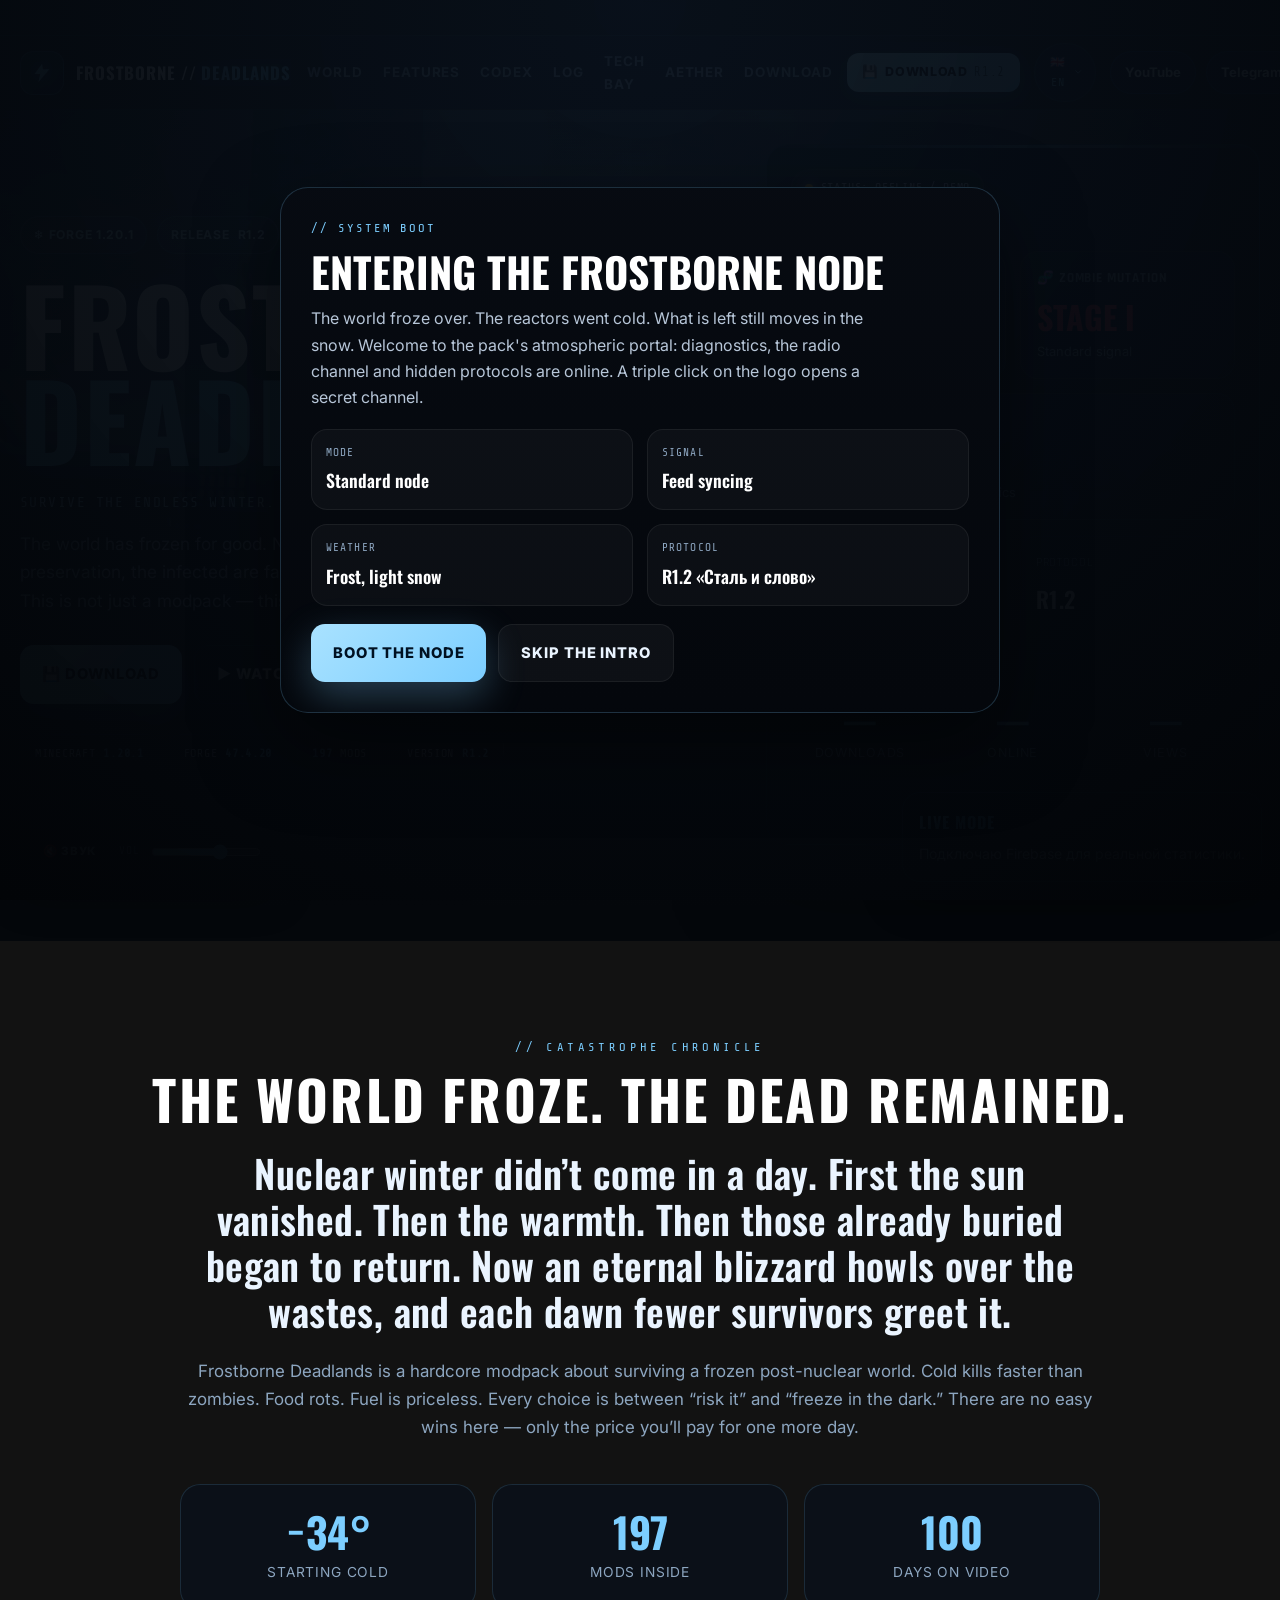
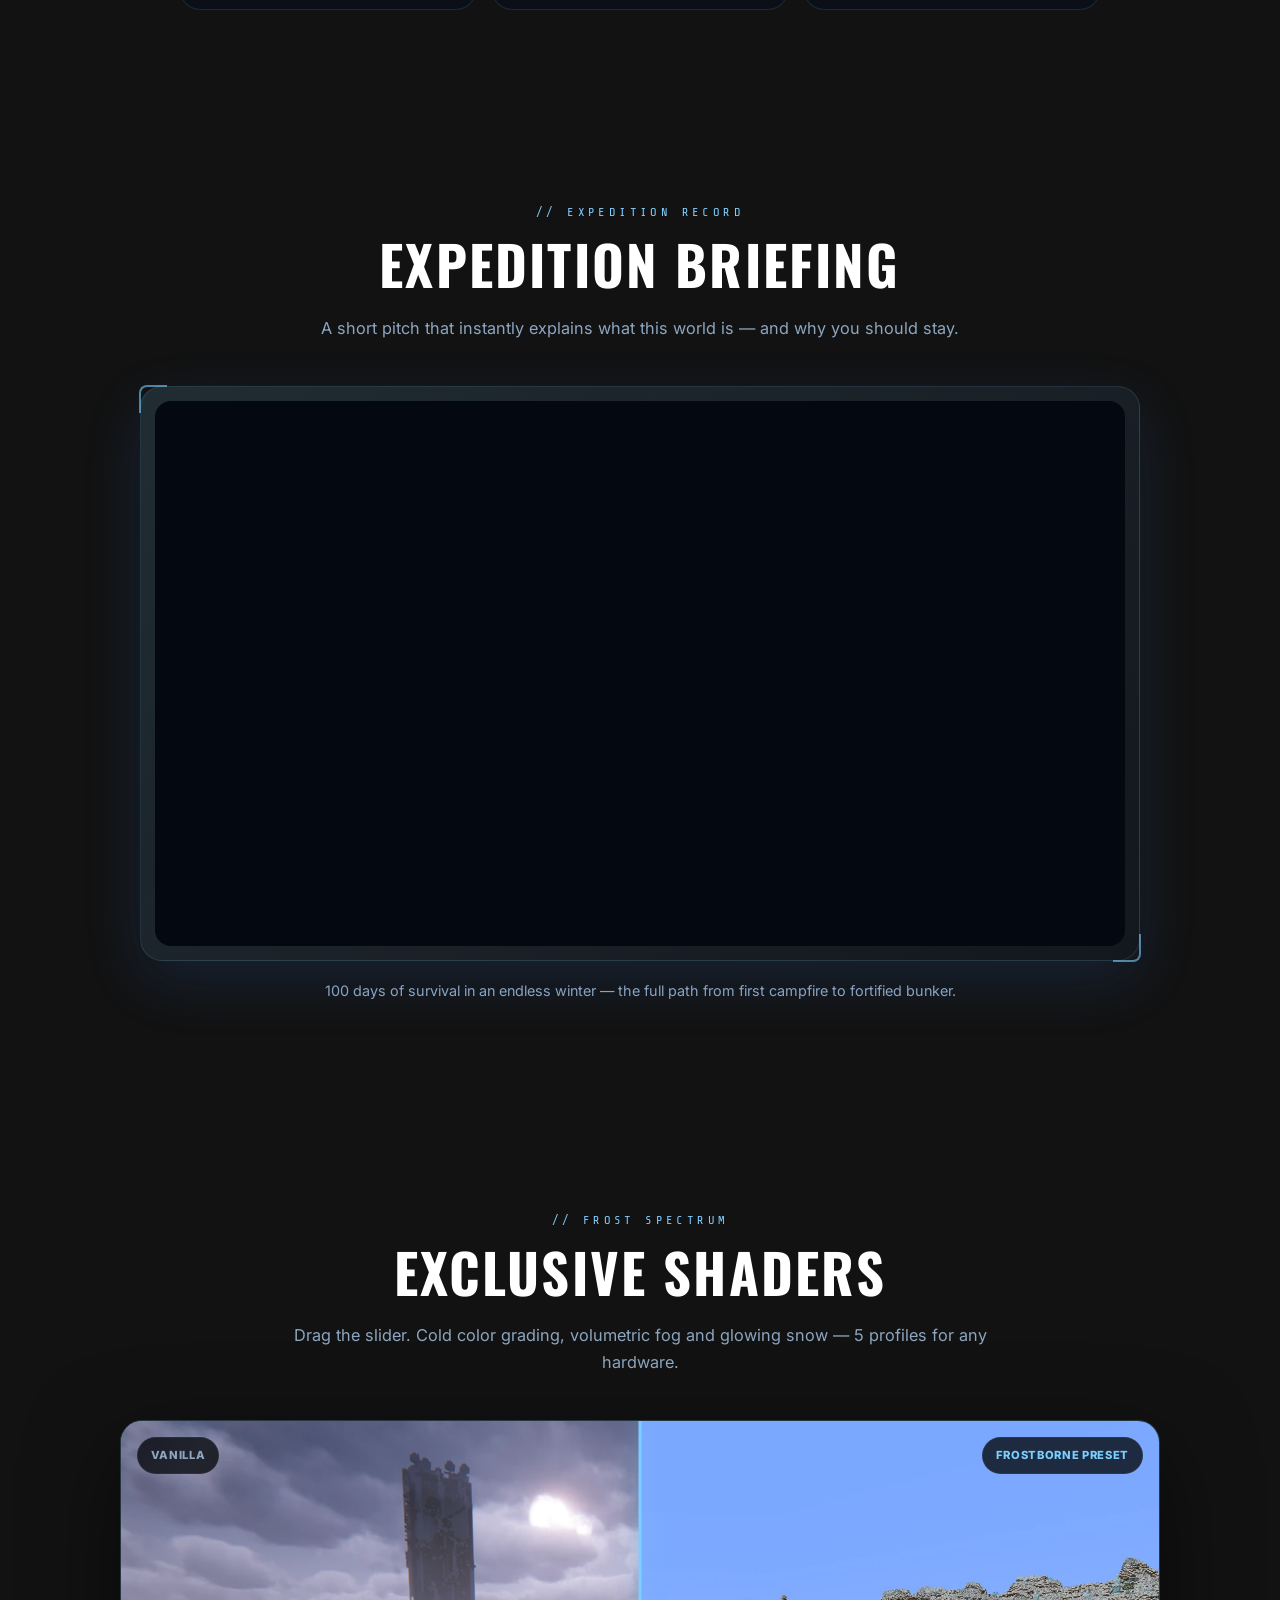
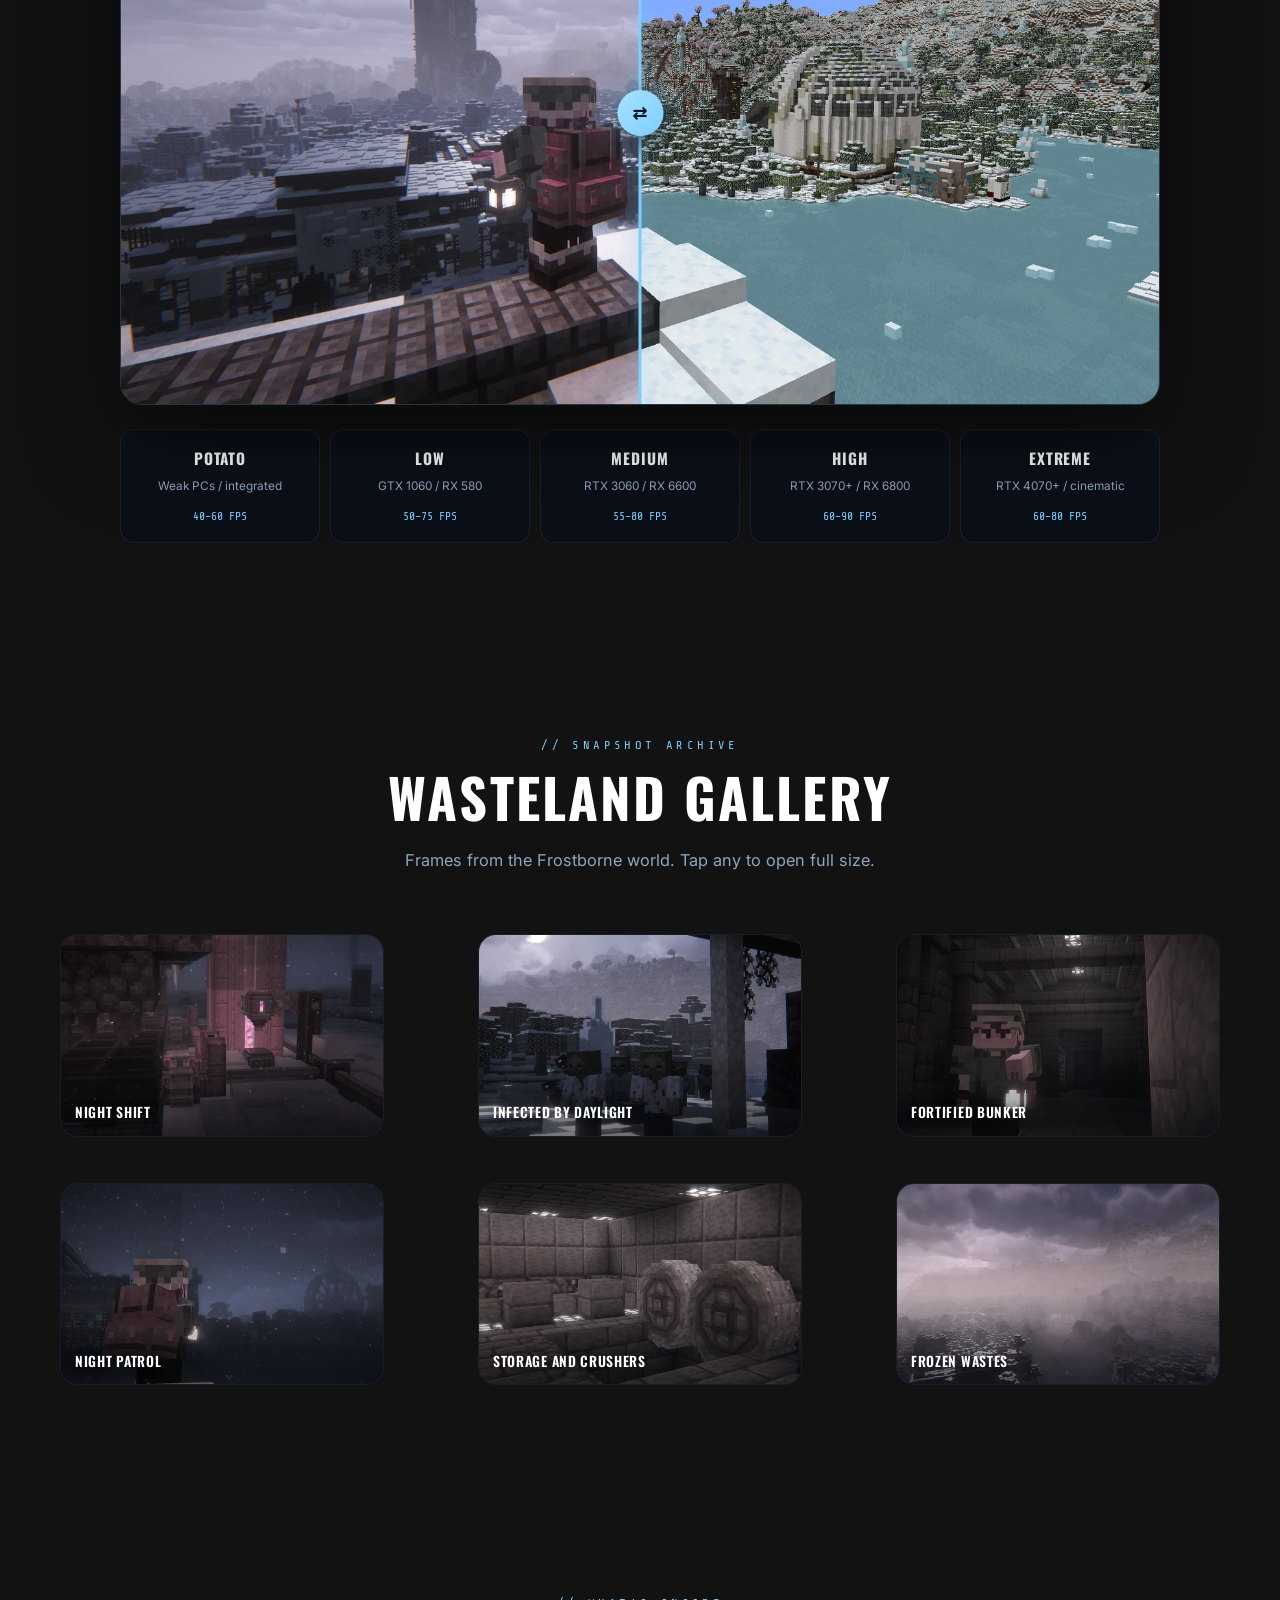
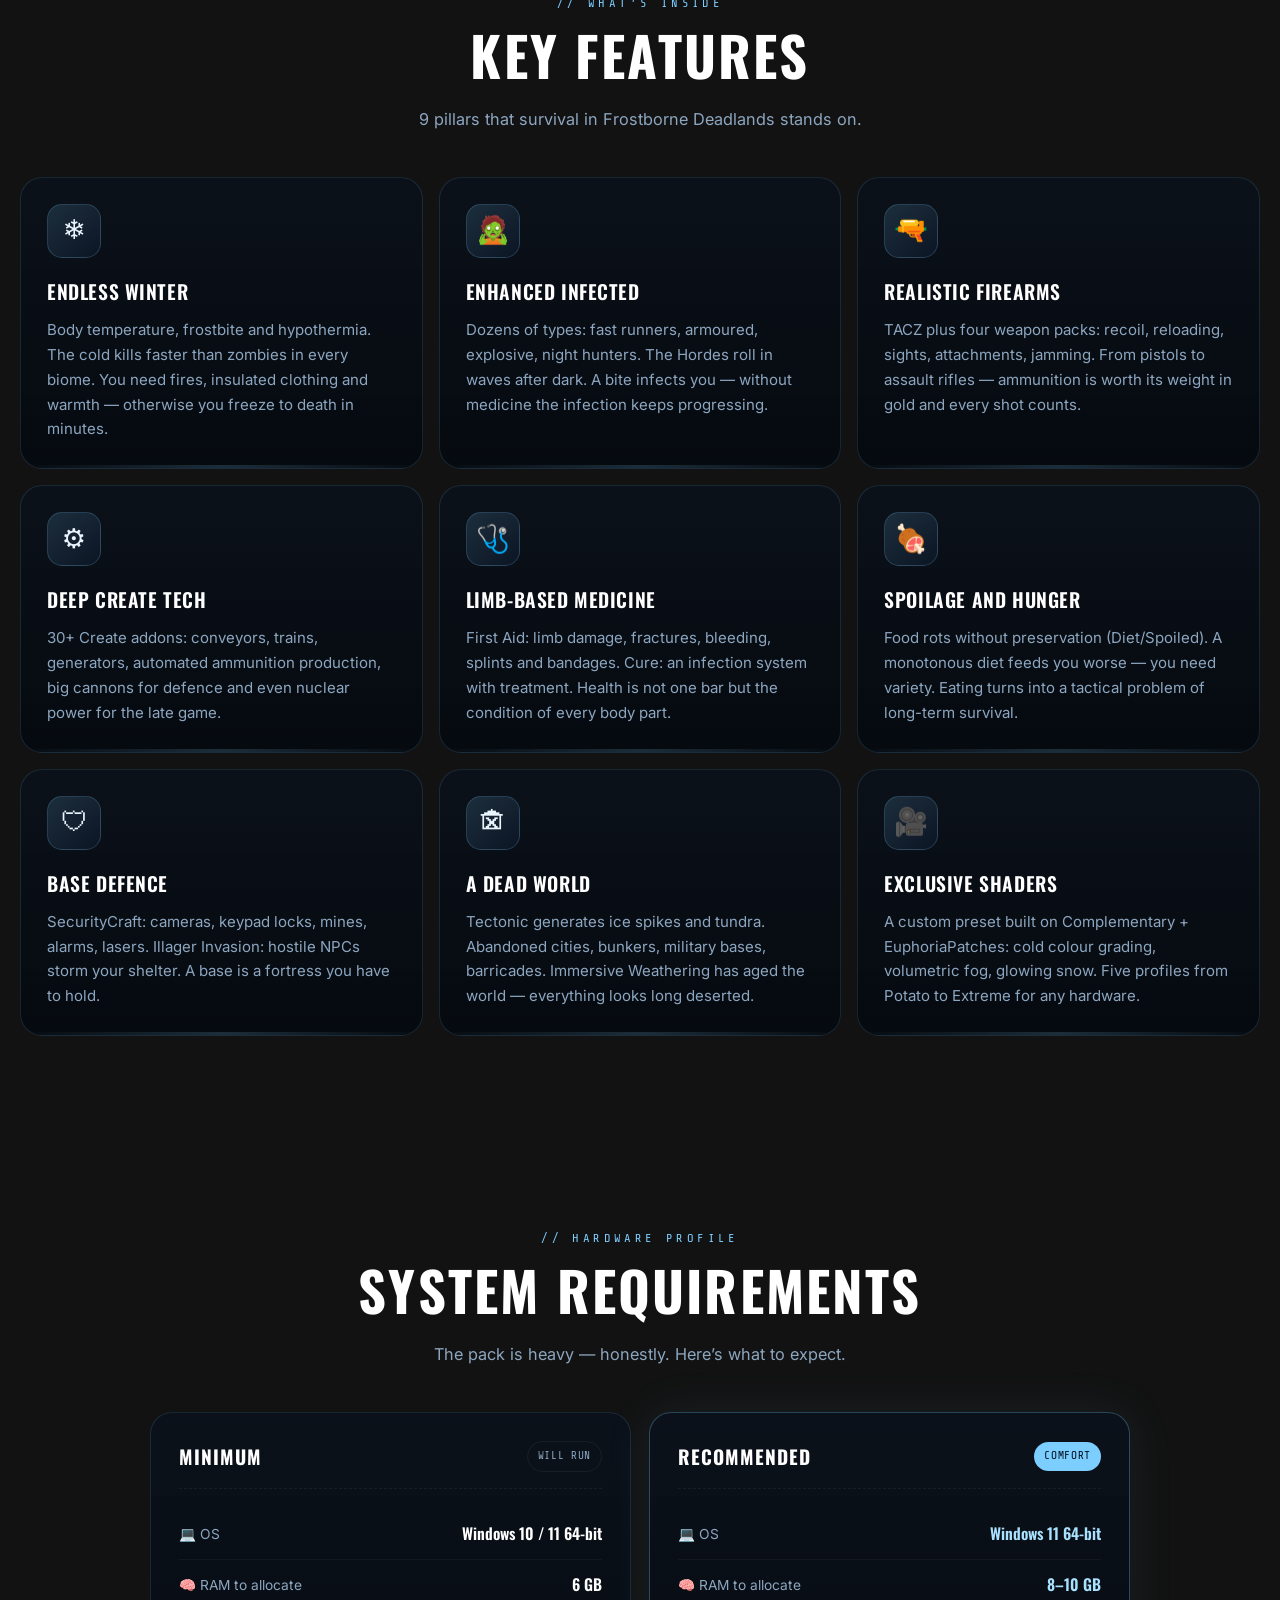
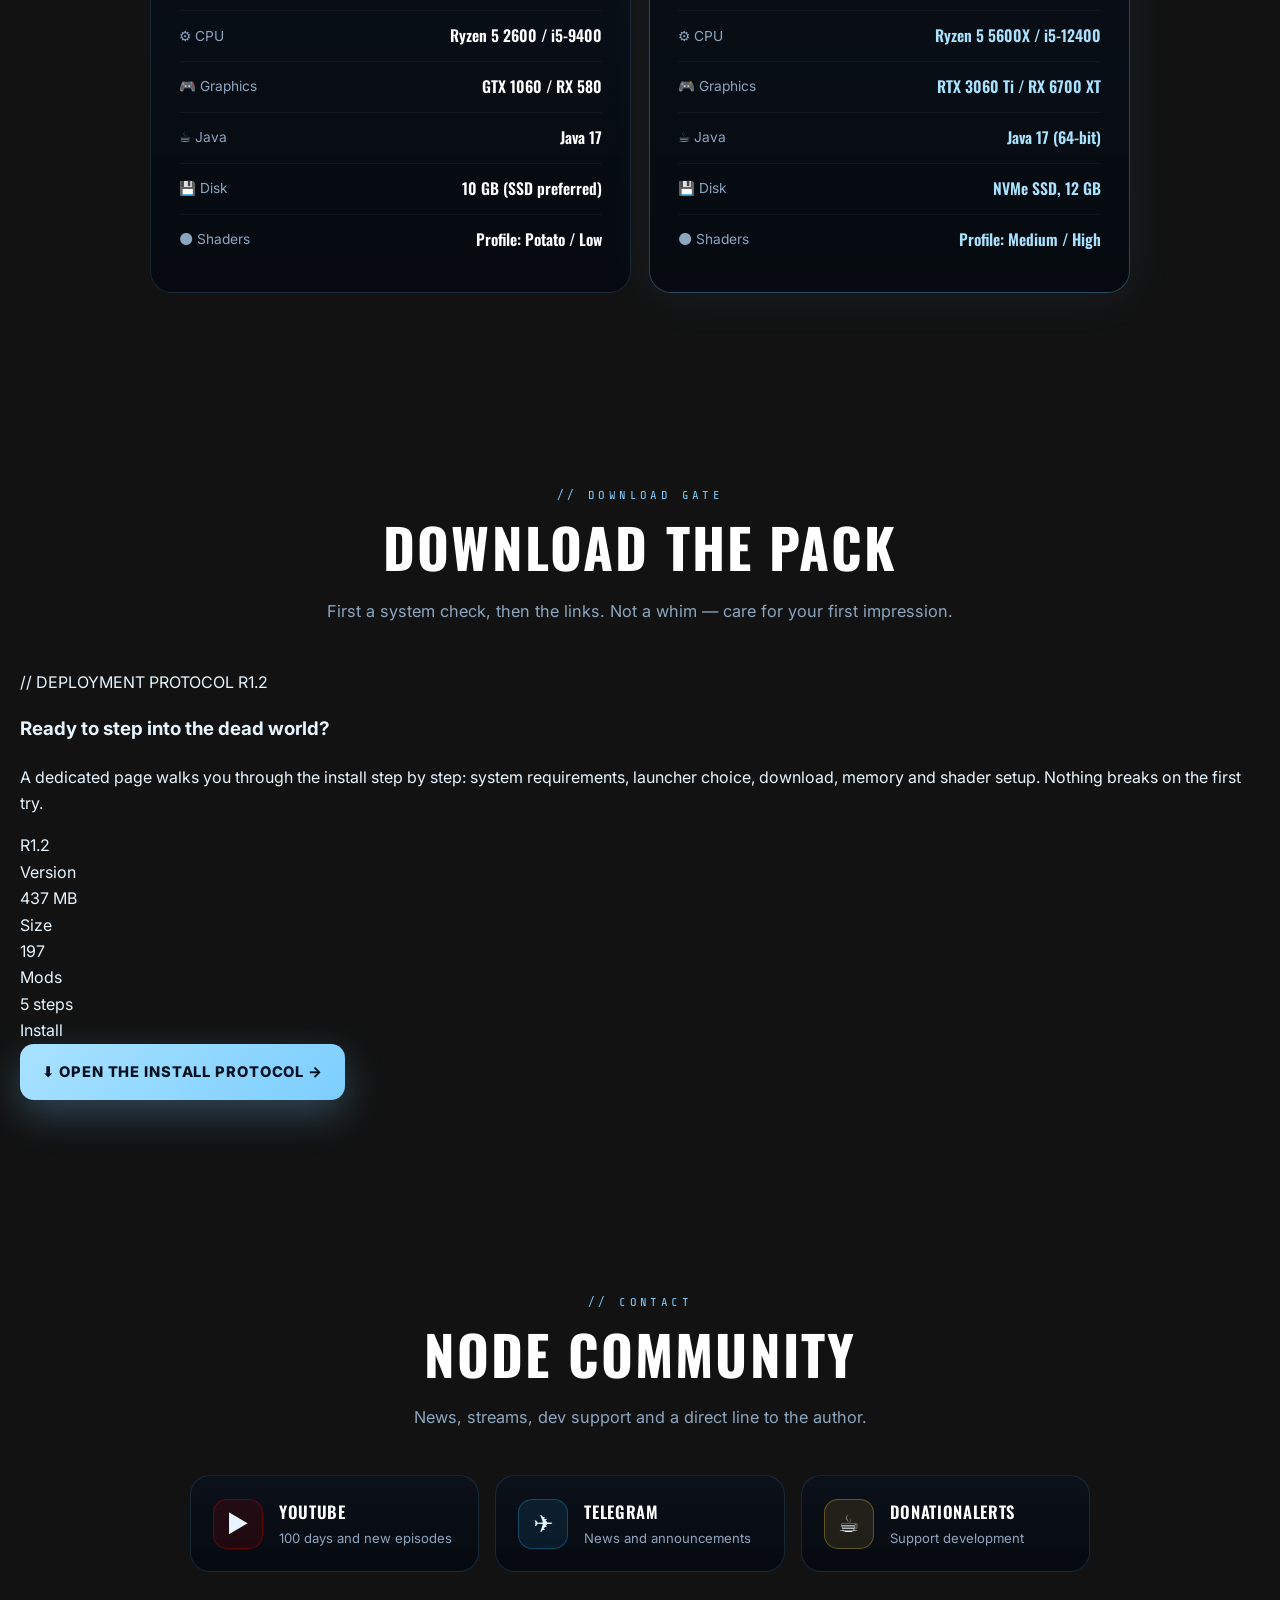
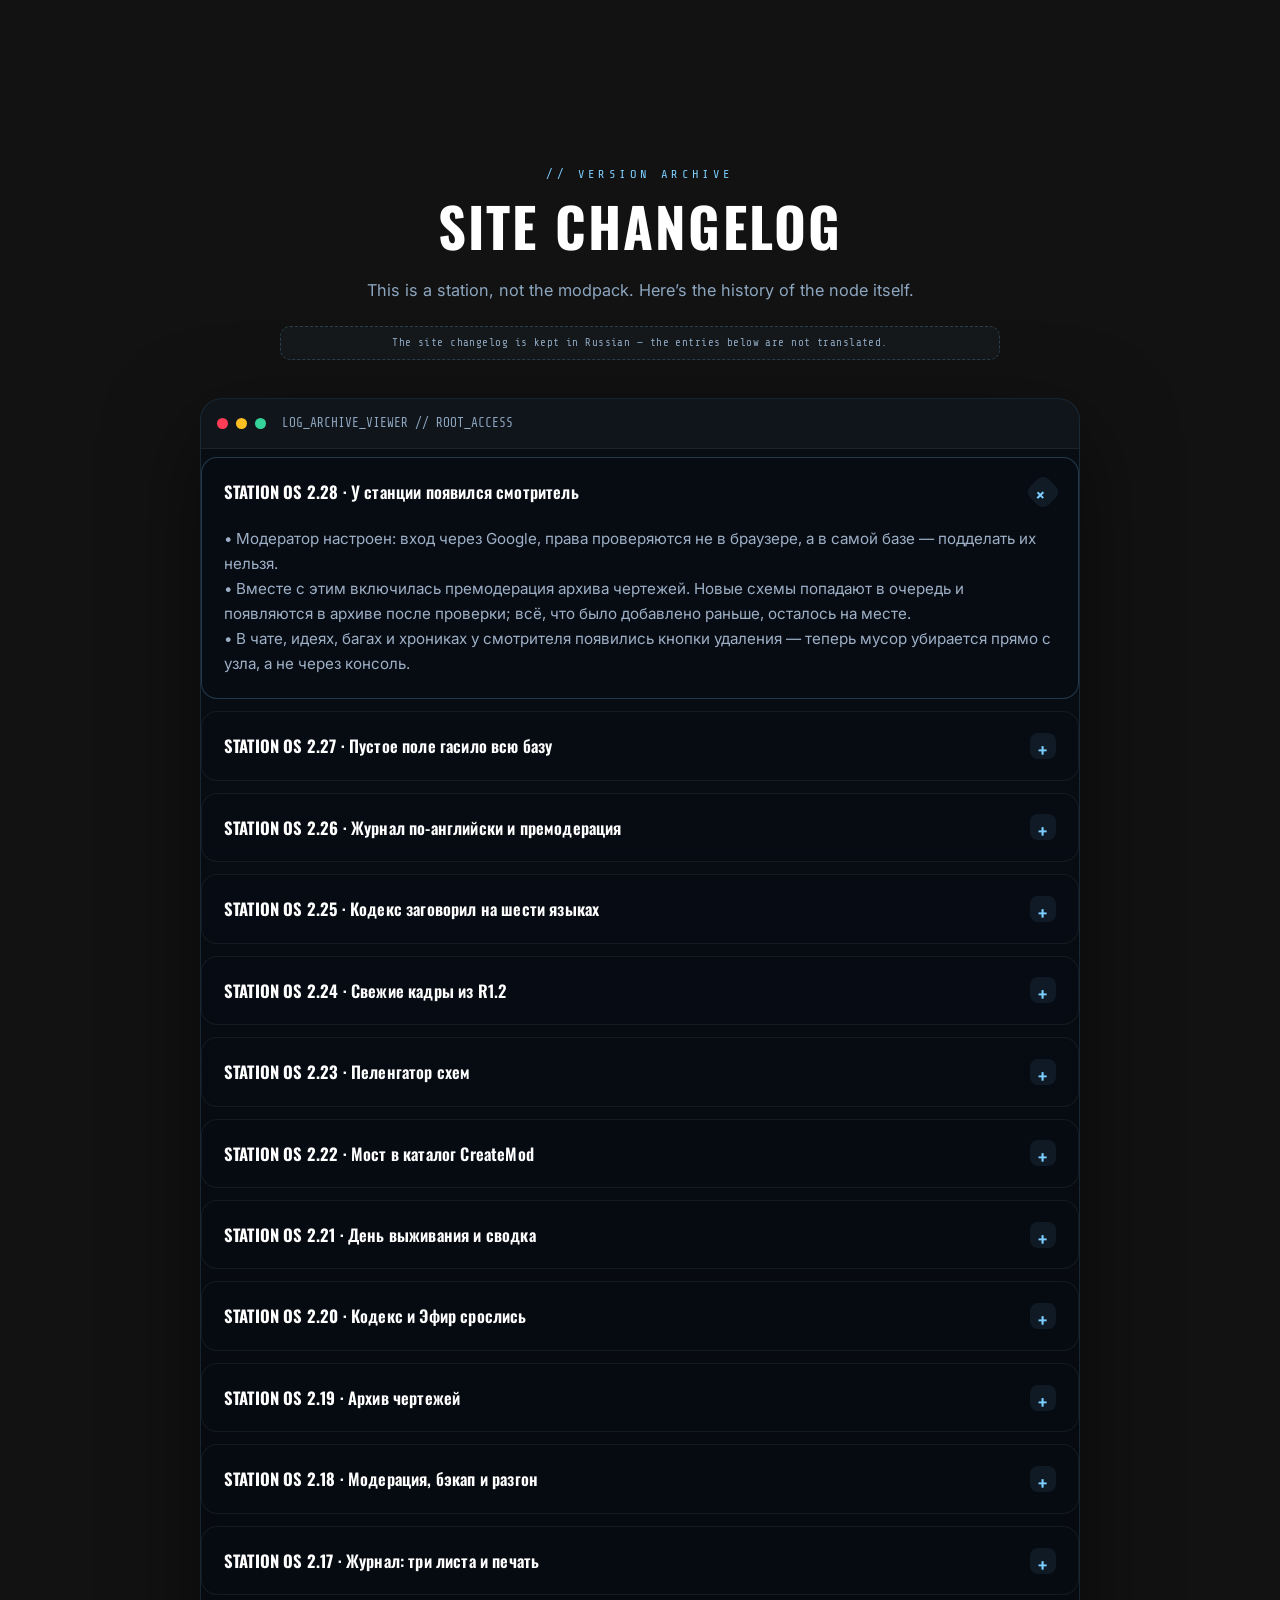
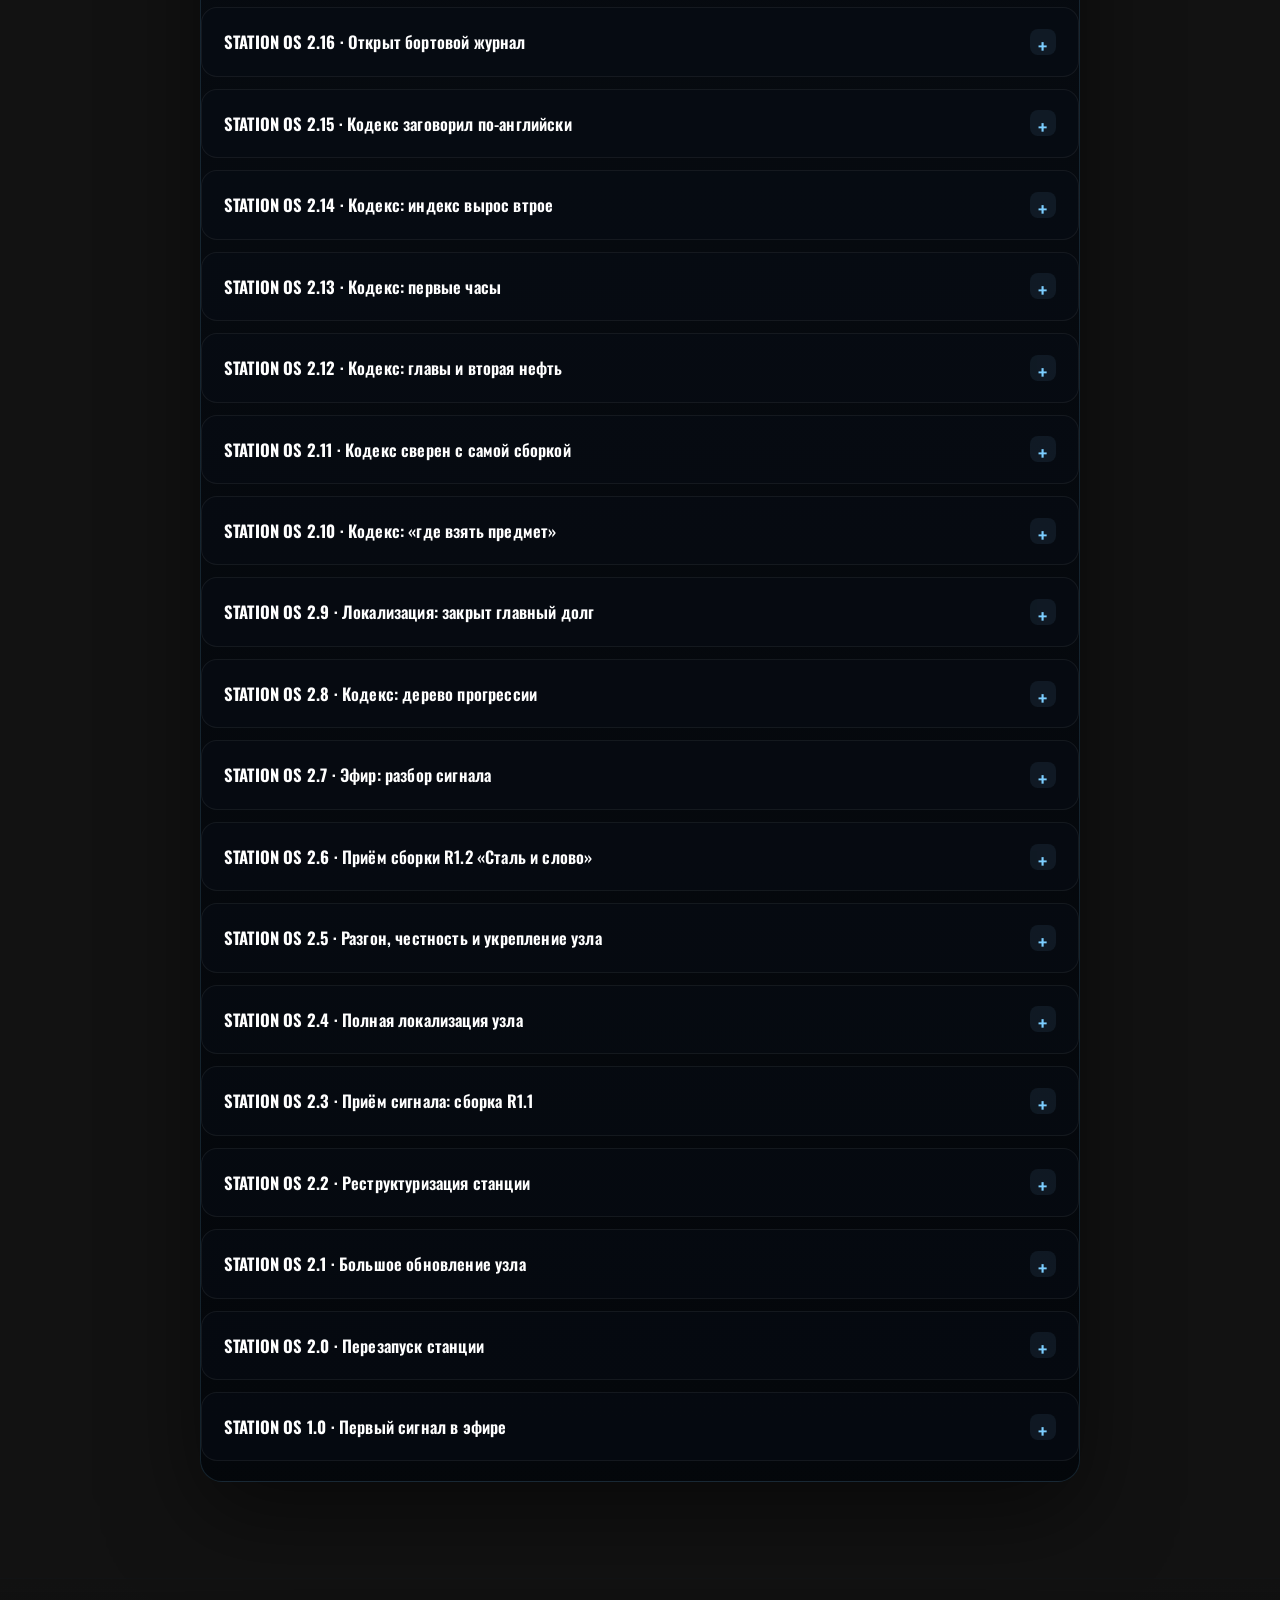
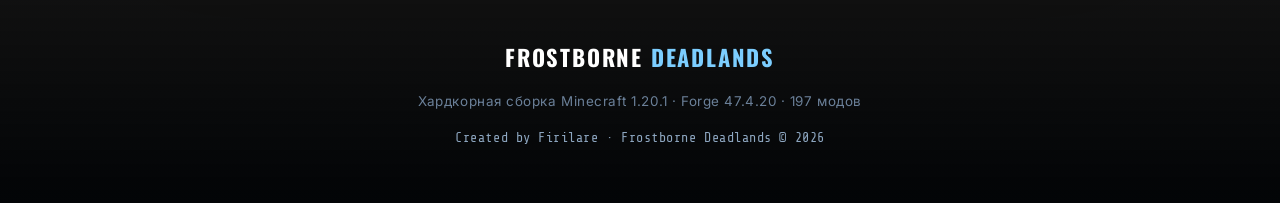
==== commit afefb602: "Add files via upload" ====
--- a/index.html
+++ b/index.html
@@ -1,1334 +1,1584 @@
-<!DOCTYPE html>
-<html lang="ru">
-<head>
-  <meta charset="UTF-8" />
-  <meta name="viewport" content="width=device-width, initial-scale=1.0, viewport-fit=cover" />
-  <meta name="color-scheme" content="dark" />
-  <meta name="theme-color" content="#04070b" />
-  <meta name="description" content="Frostborne Deadlands — хардкорная сборка Minecraft 1.20.1: ледяной зомби-апокалипсис, вечная ядерная зима, реализм выживания, кастомные шейдеры и 230+ модов." />
-  <meta property="og:title" content="Frostborne Deadlands — ледяной зомби-апокалипсис" />
-  <meta property="og:description" content="Survive the endless winter. Хардкорное выживание в замёрзшем мёртвом мире. Minecraft 1.20.1 · Forge 47.4.20 · 230+ модов." />
-  <meta property="og:type" content="website" />
-  <meta property="og:image" content="assets/images/hero-bg.webp" />
-  <meta name="twitter:card" content="summary_large_image" />
-  <title>Frostborne Deadlands | Ледяной зомби-апокалипсис · Minecraft 1.20.1</title>
-  <link rel="preconnect" href="https://fonts.googleapis.com">
-  <link rel="preconnect" href="https://fonts.gstatic.com" crossorigin>
-  <link href="https://fonts.googleapis.com/css2?family=Inter:wght@400;500;600;700;800&family=Oswald:wght@500;600;700&family=Rajdhani:wght@600;700&family=Share+Tech+Mono&display=swap&subset=cyrillic,cyrillic-ext,latin,latin-ext" rel="stylesheet">
-  <link rel="stylesheet" href="extras.css">
-  <style>
-  /* ============================================================
-     FROSTBORNE DEADLANDS — Релизный лендинг v2.0
-     Палитра: глубокая мерзлота, ледяной циан, кровавый акцент
-     ============================================================ */
-  :root{
-    --bg:#04070b;
-    --bg-2:#060c14;
-    --deep:#07121f;
-    --panel:rgba(10,17,28,.74);
-    --panel-2:rgba(7,12,20,.92);
-    --glass:rgba(124,206,255,.05);
-    --line:rgba(124,206,255,.14);
-    --line-2:rgba(255,255,255,.06);
-    --text:#e8f5ff;
-    --muted:#8da6c0;
-    --muted-2:#6b8099;
-    --ice:#7cceff;
-    --ice-bright:#a9e2ff;
-    --ice-deep:#3a86ff;
-    --accent:#7cceff;
-    --accent-2:#3a86ff;
-    --danger:#ff3d56;
-    --blood:#b91c1c;
-    --good:#34d399;
-    --warn:#fbbf24;
-    --shadow:0 30px 90px rgba(0,0,0,.5);
-    --shadow-ice:0 20px 60px rgba(58,134,255,.14);
-    --radius:22px;
-    --radius-lg:28px;
-    --max:1240px;
-    --ticker-h:36px;
-    --header-h:74px;
-    --ease:cubic-bezier(.22,.61,.36,1);
-  }
-  *{box-sizing:border-box}
-  html{scroll-behavior:smooth; -webkit-text-size-adjust:100%}
-  body{
-    margin:0; font-family:Inter,system-ui,-apple-system,sans-serif; color:var(--text);
-    line-height:1.65; overflow-x:hidden;
-    padding-top:calc(var(--ticker-h) + var(--header-h));
-    background:
-      radial-gradient(1200px 700px at 50% -8%, rgba(58,134,255,.16), transparent 60%),
-      radial-gradient(900px 600px at 14% 12%, rgba(124,206,255,.08), transparent 55%),
-      radial-gradient(800px 500px at 88% 30%, rgba(185,28,28,.05), transparent 60%),
-      linear-gradient(180deg, #04070b 0%, #060c14 55%, #04070b 100%);
-    background-attachment:fixed;
-  }
-  /* CRT / scanline overlay */
-  body::before{
-    content:""; position:fixed; inset:0; pointer-events:none; z-index:0; opacity:.1;
-    background-image:
-      linear-gradient(rgba(255,255,255,.03) 1px, transparent 1px),
-      linear-gradient(90deg, rgba(124,206,255,.02) 1px, transparent 1px);
-    background-size:100% 3px, 90px 90px; mix-blend-mode:screen;
-  }
-  /* vignette */
-  body::after{
-    content:""; position:fixed; inset:0; pointer-events:none; z-index:0;
-    background:radial-gradient(ellipse at center, transparent 55%, rgba(2,4,7,.55) 100%);
-  }
-  a{color:inherit; text-decoration:none}
-  img{max-width:100%; display:block}
-  button,input,select,textarea{font:inherit}
-  :focus-visible{outline:2px solid var(--ice); outline-offset:3px; border-radius:6px}
-  ::selection{background:rgba(124,206,255,.3); color:#fff}
-
-  .container{width:min(var(--max), calc(100% - 36px)); margin:0 auto; position:relative; z-index:2}
-  .skip-link{position:absolute; top:-100px; left:16px; z-index:3000; background:var(--ice); color:#001018; padding:10px 14px; border-radius:12px; font-weight:800}
-  .skip-link:focus{top:12px}
-
-  /* ---------- snow canvas ---------- */
-  .snow{position:fixed; inset:0; width:100%; height:100%; pointer-events:none; z-index:1}
-  .aurora{
-    position:fixed; top:0; left:0; right:0; height:60vh; pointer-events:none; z-index:0; opacity:.5;
-    background:
-      radial-gradient(60% 80% at 20% 0%, rgba(52,211,153,.10), transparent 70%),
-      radial-gradient(50% 70% at 80% 0%, rgba(124,206,255,.12), transparent 70%);
-    filter:blur(20px); animation:auroraDrift 18s ease-in-out infinite alternate;
-  }
-  @keyframes auroraDrift{0%{transform:translateX(-4%) skewX(-2deg); opacity:.4}100%{transform:translateX(4%) skewX(2deg); opacity:.65}}
-  body.storm .aurora{background:radial-gradient(60% 80% at 50% 0%, rgba(255,61,86,.12), transparent 70%)}
-
-  /* ---------- ticker ---------- */
-  .ticker{
-    position:fixed; top:0; left:0; right:0; height:var(--ticker-h); z-index:1001;
-    background:rgba(5,9,15,.92); border-bottom:1px solid var(--line); overflow:hidden; backdrop-filter:blur(14px);
-  }
-  .ticker-track{display:flex; gap:2.5rem; white-space:nowrap; align-items:center; height:100%; padding-left:100%; animation:marquee 42s linear infinite}
-  .ticker:hover .ticker-track{animation-play-state:paused}
-  .ticker-item{font-family:"Share Tech Mono", monospace; font-size:.74rem; text-transform:uppercase; letter-spacing:.08em; color:#cfe0f2}
-  .ticker-item span{color:var(--ice)}
-  @keyframes marquee{from{transform:translateX(0)}to{transform:translateX(-100%)}}
-  body.storm .ticker{border-bottom-color:rgba(255,61,86,.4); background:rgba(13,6,9,.95)}
-  body.storm .ticker-item span{color:var(--danger)}
-  body.secret .ticker{border-bottom-color:rgba(124,206,255,.34); background:rgba(4,10,16,.96)}
-  body.secret .ticker-item span{color:var(--ice-bright)}
-
-  /* ---------- header ---------- */
-  header{
-    position:fixed; top:var(--ticker-h); left:0; right:0; height:var(--header-h); z-index:1000;
-    background:rgba(4,7,11,.62); backdrop-filter:blur(18px) saturate(1.2); border-bottom:1px solid var(--line-2);
-    transition:background .3s ease, box-shadow .3s ease;
-  }
-  header.scrolled{background:rgba(4,7,11,.9); box-shadow:0 10px 40px rgba(0,0,0,.4)}
-  .nav{height:100%; display:flex; align-items:center; justify-content:space-between; gap:16px}
-  .logo{display:flex; align-items:center; gap:12px; font-family:Oswald,sans-serif; font-weight:700; letter-spacing:.06em; text-transform:uppercase; user-select:none; cursor:pointer; white-space:nowrap}
-  .logo-mark{width:44px; height:44px; border-radius:13px; display:grid; place-items:center; background:linear-gradient(135deg, rgba(124,206,255,.18), rgba(58,134,255,.08)); border:1px solid rgba(124,206,255,.26); position:relative; overflow:hidden}
-  .logo-mark::after{content:""; position:absolute; inset:0; background:linear-gradient(120deg, transparent, rgba(255,255,255,.18), transparent); transform:translateX(-120%); transition:transform .5s ease}
-  .logo:hover .logo-mark::after{transform:translateX(120%)}
-  .logo-mark svg{width:22px; height:22px; fill:var(--ice); filter:drop-shadow(0 0 6px rgba(124,206,255,.5))}
-  .logo-text{font-size:1.05rem; color:#fff; overflow:hidden; text-overflow:ellipsis}
-  .logo-text span{color:var(--ice); text-shadow:0 0 16px rgba(124,206,255,.3)}
-  .nav-actions{display:flex; align-items:center; gap:14px}
-  .nav-links{display:flex; align-items:center; gap:20px}
-  .nav-link{color:var(--muted); font-size:.84rem; font-weight:700; text-transform:uppercase; letter-spacing:.07em; position:relative; transition:color .2s ease}
-  .nav-link:hover{color:#fff}
-  .nav-link::after{content:""; position:absolute; left:0; bottom:-6px; width:100%; height:2px; background:linear-gradient(90deg, transparent, var(--ice), transparent); transform:scaleX(0); transform-origin:center; transition:transform .25s var(--ease)}
-  .nav-link:hover::after{transform:scaleX(1)}
-  .social-links{display:flex; gap:10px}
-  .pill-link{display:inline-flex; align-items:center; gap:8px; font-size:.82rem; font-weight:700; padding:10px 14px; border-radius:999px; border:1px solid rgba(58,134,255,.24); background:rgba(58,134,255,.08); color:#dbeafe; transition:transform .2s var(--ease), background .2s ease, box-shadow .2s ease}
-  .pill-link:hover{transform:translateY(-2px); background:rgba(58,134,255,.18); box-shadow:0 10px 24px rgba(58,134,255,.18)}
-  .menu-btn{display:none; border:1px solid var(--line-2); background:rgba(255,255,255,.03); color:#fff; width:46px; height:46px; border-radius:14px; cursor:pointer; font-size:1.1rem}
-  .mobile-panel{display:none; border-top:1px solid var(--line-2); background:rgba(4,7,11,.97); backdrop-filter:blur(16px); padding:16px 0 20px}
-  .mobile-panel.open{display:block; animation:slideDown .3s var(--ease)}
-  @keyframes slideDown{from{opacity:0; transform:translateY(-10px)}to{opacity:1; transform:translateY(0)}}
-  .mobile-panel .nav-links,.mobile-panel .social-links{display:grid; grid-template-columns:1fr 1fr; gap:10px; margin-bottom:12px}
-  .mobile-panel .pill-link,.mobile-panel .nav-link{justify-content:center; text-align:center; padding:14px; border-radius:14px; background:rgba(255,255,255,.03); border:1px solid var(--line-2)}
-  .mobile-panel .nav-link::after{display:none}
-
-  /* ---------- section scaffolding ---------- */
-  section{padding:96px 0; position:relative}
-  .eyebrow{font-family:"Share Tech Mono", monospace; font-size:.76rem; letter-spacing:.28em; text-transform:uppercase; color:var(--ice); text-align:center; margin-bottom:14px; opacity:.9}
-  .section-title{margin:0 0 22px; font-family:Oswald,sans-serif; font-weight:700; font-size:clamp(2rem, 5vw, 3.4rem); text-transform:uppercase; letter-spacing:.04em; text-align:center; color:#fff; line-height:1.04}
-  .section-title .hl{color:var(--ice); text-shadow:0 0 30px rgba(124,206,255,.3)}
-  .section-subtitle{margin:0 auto 44px; max-width:720px; color:var(--muted); text-align:center; font-size:1.02rem}
-
-  /* reveal-on-scroll */
-  .reveal{opacity:0; transform:translateY(34px); filter:blur(6px); transition:opacity .9s var(--ease), transform .9s var(--ease), filter .9s var(--ease)}
-  .reveal.in{opacity:1; transform:none; filter:none}
-  .reveal.d1{transition-delay:.08s}.reveal.d2{transition-delay:.16s}.reveal.d3{transition-delay:.24s}.reveal.d4{transition-delay:.32s}
-
-  /* ---------- glitch ---------- */
-  .glitch{position:relative; display:inline-block}
-  .glitch::before,.glitch::after{content:attr(data-text); position:absolute; inset:0; pointer-events:none; opacity:0; mix-blend-mode:screen}
-  .glitch:hover::before,.glitch:hover::after,.glitch.glitching::before,.glitch.glitching::after{opacity:.9; animation:glitchShift .26s steps(2,end) infinite}
-  .glitch:hover::before,.glitch.glitching::before{color:var(--danger); transform:translate(2px,-1px); clip-path:inset(0 0 55% 0)}
-  .glitch:hover::after,.glitch.glitching::after{color:var(--ice); transform:translate(-2px,1px); clip-path:inset(55% 0 0 0)}
-  @keyframes glitchShift{0%{transform:translate(0)}25%{transform:translate(2px,-1px)}50%{transform:translate(-2px,1px)}75%{transform:translate(1px,2px)}100%{transform:translate(-2px,-1px)}}
-
-  /* ---------- buttons ---------- */
-  .btn{display:inline-flex; align-items:center; justify-content:center; gap:10px; border:none; cursor:pointer; font-weight:800; letter-spacing:.06em; text-transform:uppercase; border-radius:14px; transition:transform .22s var(--ease), box-shadow .22s ease, background .22s ease; padding:16px 22px; min-height:54px; font-size:.92rem; position:relative; overflow:hidden}
-  .btn::after{content:""; position:absolute; inset:0; background:linear-gradient(120deg, transparent, rgba(255,255,255,.16), transparent); transform:translateX(-130%); transition:transform .5s ease}
-  .btn:hover::after{transform:translateX(130%)}
-  .btn-primary{color:#fff; background:linear-gradient(135deg, var(--accent-2), #0e69ff); box-shadow:0 14px 38px rgba(58,134,255,.3)}
-  .btn-primary:hover{transform:translateY(-3px); box-shadow:0 20px 46px rgba(58,134,255,.42)}
-  .btn-ice{color:#012; background:linear-gradient(135deg, var(--ice-bright), var(--ice)); box-shadow:0 14px 38px rgba(124,206,255,.28)}
-  .btn-ice:hover{transform:translateY(-3px); box-shadow:0 20px 46px rgba(124,206,255,.4)}
-  .btn-secondary{color:#eaf4ff; background:rgba(255,255,255,.04); border:1px solid var(--line-2)}
-  .btn-secondary:hover{transform:translateY(-3px); background:rgba(255,255,255,.07)}
-  .btn-ghost{color:#dbeafe; background:transparent; border:1px solid var(--line)}
-  .btn-ghost:hover{transform:translateY(-3px); background:rgba(124,206,255,.06)}
-
-  /* ---------- frost card hover ---------- */
-  .frostable{position:relative; overflow:hidden}
-  .frostable::before{content:""; position:absolute; inset:0; pointer-events:none; opacity:0; transition:opacity .4s ease; z-index:1;
-    background:
-      radial-gradient(120px 80px at var(--fx,30%) var(--fy,20%), rgba(255,255,255,.12), transparent 70%),
-      url("data:image/svg+xml,%3Csvg xmlns='http://www.w3.org/2000/svg' width='200' height='200'%3E%3Cfilter id='f'%3E%3CfeTurbulence type='fractalNoise' baseFrequency='0.9' numOctaves='2'/%3E%3C/filter%3E%3Crect width='100%25' height='100%25' filter='url(%23f)' opacity='0.5'/%3E%3C/svg%3E");
-    mix-blend-mode:screen;}
-  .frostable:hover::before{opacity:.5}
-
-  /* ---------- hero ---------- */
-  .hero{padding-top:34px; min-height:calc(100vh - var(--ticker-h) - var(--header-h)); display:grid; align-items:center; position:relative; overflow:hidden}
-  .hero-bg{position:absolute; inset:0; z-index:0; background:
-      radial-gradient(900px 500px at 50% 8%, rgba(124,206,255,.12), transparent 60%),
-      radial-gradient(700px 500px at 18% 80%, rgba(58,134,255,.08), transparent 60%);}
-  .hero-bg img{position:absolute; inset:0; width:100%; height:100%; object-fit:cover; opacity:.28; filter:saturate(.7) brightness(.7) contrast(1.05); mix-blend-mode:luminosity}
-  .hero-fog{position:absolute; inset:0; z-index:0; pointer-events:none; background:linear-gradient(180deg, transparent 40%, var(--bg) 96%)}
-  .hero-grid{display:grid; grid-template-columns:1.18fr .82fr; gap:34px; align-items:center; position:relative; z-index:2}
-  .hero-badges{display:flex; flex-wrap:wrap; gap:10px; margin-bottom:22px}
-  .tag{display:inline-flex; align-items:center; gap:8px; padding:8px 13px; border-radius:999px; border:1px solid rgba(124,206,255,.2); background:rgba(124,206,255,.05); color:#bff0ff; font-size:.76rem; font-weight:700; letter-spacing:.06em; text-transform:uppercase}
-  .tag.danger{border-color:rgba(255,61,86,.3); background:rgba(255,61,86,.06); color:#ffb3bf}
-  h1{margin:0; font-family:Oswald,sans-serif; font-weight:700; font-size:clamp(3.2rem, 9vw, 6.6rem); line-height:.9; letter-spacing:.02em; text-transform:uppercase}
-  h1 .l1{display:block; color:#fff; text-shadow:0 0 40px rgba(124,206,255,.18)}
-  h1 .l2{display:block; color:var(--ice); text-shadow:0 0 50px rgba(124,206,255,.4)}
-  .hero-copy{max-width:680px}
-  .hero-tagline{margin:18px 0 0; font-family:"Share Tech Mono",monospace; color:var(--ice-bright); letter-spacing:.1em; text-transform:uppercase; font-size:.92rem}
-  .hero-copy p.lead{margin:14px 0 0; color:#a8bdd4; font-size:1.08rem; max-width:56ch}
-  .hero-actions{display:flex; flex-wrap:wrap; gap:12px; margin-top:30px}
-  .hero-meta{margin-top:30px; display:flex; flex-wrap:wrap; gap:10px}
-  .meta-chip{display:inline-flex; align-items:center; gap:8px; padding:9px 14px; border-radius:12px; background:rgba(255,255,255,.03); border:1px solid var(--line-2); font-family:"Share Tech Mono",monospace; font-size:.74rem; letter-spacing:.06em; color:#cfe0f2}
-  .meta-chip b{color:var(--ice)}
-  .breathing{animation:breathe 5s ease-in-out infinite}
-  @keyframes breathe{0%,100%{filter:drop-shadow(0 0 0 transparent)}50%{filter:drop-shadow(0 0 24px rgba(124,206,255,.16))}}
-
-  /* hero status panel */
-  .hero-panel{background:linear-gradient(180deg, rgba(9,16,27,.84), rgba(4,9,15,.92)); border:1px solid var(--line); border-radius:var(--radius); box-shadow:var(--shadow); padding:24px; position:relative; overflow:hidden}
-  .hero-panel::before{content:""; position:absolute; inset:0 auto auto 0; width:100%; height:3px; background:linear-gradient(90deg, transparent, var(--ice), transparent); opacity:.5}
-  .status-pill{display:inline-flex; align-items:center; gap:8px; margin-bottom:18px; padding:8px 13px; border-radius:999px; border:1px solid var(--line-2); background:rgba(255,255,255,.03); font-family:"Share Tech Mono", monospace; font-size:.72rem; text-transform:uppercase; letter-spacing:.07em; color:#cfe7ff}
-  .status-dot{width:8px; height:8px; border-radius:50%; background:var(--warn); box-shadow:0 0 10px currentColor; animation:pulse 2s ease-in-out infinite}
-  @keyframes pulse{0%,100%{opacity:1}50%{opacity:.4}}
-  .status-pill.live .status-dot{background:var(--good)}
-  .status-pill.offline .status-dot{background:var(--warn)}
-  .stat-grid{display:grid; grid-template-columns:repeat(2, minmax(0,1fr)); gap:14px}
-  .stat-card{background:rgba(255,255,255,.03); border:1px solid var(--line-2); border-radius:18px; padding:16px; min-height:108px; transition:transform .2s var(--ease), border-color .2s ease}
-  .stat-card h3{margin:0 0 10px; font-family:Rajdhani,sans-serif; font-size:.84rem; text-transform:uppercase; letter-spacing:.07em; color:var(--muted)}
-  .wide-card{grid-column:1 / -1; cursor:pointer}
-  .wide-card:hover,.wide-card:focus-visible{transform:translateY(-2px); border-color:rgba(124,206,255,.24); background:rgba(124,206,255,.04); box-shadow:0 18px 36px rgba(0,0,0,.26)}
-  .stat-value{font-family:Oswald,sans-serif; font-size:2rem; font-weight:700; line-height:1; color:#fff}
-  .stat-value.good{color:var(--good)} .stat-value.danger{color:var(--danger)}
-  .stat-note{margin-top:8px; color:var(--muted); font-size:.8rem}
-  .hud-grid{margin-top:16px; display:grid; grid-template-columns:repeat(2, minmax(0,1fr)); gap:14px}
-  .hud-item{background:rgba(0,0,0,.22); border:1px solid rgba(124,206,255,.09); border-radius:16px; padding:15px}
-  .hud-item.interactive{cursor:pointer; transition:transform .18s var(--ease), background .2s ease, border-color .2s ease}
-  .hud-item.interactive:hover{background:rgba(124,206,255,.04); transform:translateY(-2px); border-color:rgba(124,206,255,.2)}
-  .hud-label{display:block; margin-bottom:8px; text-transform:uppercase; letter-spacing:.07em; font-family:Rajdhani,sans-serif; font-size:.78rem; color:var(--muted)}
-  .hud-value{font-family:Oswald,sans-serif; font-size:1.4rem; font-weight:600; letter-spacing:.02em; color:#fff}
-  .hud-value.danger{color:var(--danger)}
-
-  /* live metrics row */
-  .metrics-row{margin-top:28px; display:grid; grid-template-columns:repeat(3, minmax(0,1fr)); gap:14px}
-  .metric{background:rgba(9,16,27,.7); border:1px solid var(--line-2); border-radius:18px; padding:20px 16px; text-align:center; transition:transform .2s var(--ease), border-color .2s ease}
-  .metric:hover{transform:translateY(-3px); border-color:rgba(124,206,255,.2)}
-  .metric-number{font-family:Oswald,sans-serif; font-size:2rem; font-weight:700; color:var(--ice); line-height:1; text-shadow:0 0 24px rgba(124,206,255,.2)}
-  .metric-label{margin-top:8px; color:var(--muted); font-size:.78rem; text-transform:uppercase; letter-spacing:.07em}
-  .connection-note{margin-top:14px; color:var(--muted-2); font-size:.82rem; text-align:center; font-family:"Share Tech Mono",monospace}
-
-  /* ---------- about / lore ---------- */
-  .lore{max-width:920px; margin:0 auto; text-align:center}
-  .lore .big{font-family:Oswald,sans-serif; font-weight:600; font-size:clamp(1.5rem,4vw,2.4rem); line-height:1.2; color:#eaf4ff; letter-spacing:.01em; margin:0 0 24px}
-  .lore .big b{color:var(--ice)}
-  .lore p{color:var(--muted); font-size:1.06rem; margin:0 0 16px}
-  .lore-grid{display:grid; grid-template-columns:repeat(3,1fr); gap:16px; margin-top:42px}
-  .lore-stat{background:var(--panel); border:1px solid var(--line); border-radius:20px; padding:26px 18px; backdrop-filter:blur(8px)}
-  .lore-stat .n{font-family:Oswald,sans-serif; font-size:2.6rem; font-weight:700; color:var(--ice); line-height:1}
-  .lore-stat .t{margin-top:8px; color:var(--muted); font-size:.86rem; text-transform:uppercase; letter-spacing:.06em}
-
-  /* ---------- video ---------- */
-  .video-frame{position:relative; max-width:1000px; margin:0 auto; border-radius:var(--radius); padding:14px; background:linear-gradient(135deg, rgba(124,206,255,.14), rgba(58,134,255,.05)); border:1px solid var(--line); box-shadow:var(--shadow-ice)}
-  .video-frame::before,.video-frame::after{content:""; position:absolute; width:26px; height:26px; border:2px solid var(--ice); opacity:.6}
-  .video-frame::before{top:-2px; left:-2px; border-right:0; border-bottom:0; border-radius:8px 0 0 0}
-  .video-frame::after{bottom:-2px; right:-2px; border-left:0; border-top:0; border-radius:0 0 8px 0}
-  .video-wrap{position:relative; aspect-ratio:16/9; border-radius:16px; overflow:hidden; background:#040810}
-  .video-wrap iframe{position:absolute; inset:0; width:100%; height:100%; border:0}
-  .video-note{margin-top:18px; text-align:center; color:var(--muted); font-size:.9rem}
-
-  /* ---------- shaders compare ---------- */
-  .compare-wrap{max-width:1040px; margin:0 auto}
-  .compare{position:relative; aspect-ratio:16/9; min-height:340px; border-radius:var(--radius); overflow:hidden; border:1px solid rgba(124,206,255,.2); user-select:none; box-shadow:var(--shadow); touch-action:none}
-  .compare-layer{position:absolute; inset:0; background-size:cover; background-position:center; pointer-events:none}
-  .compare-before{background-image:url('assets/images/shader-before.webp'); background-color:#0c0f16}
-  .compare-after{background-image:url('assets/images/shader-after.webp'); background-color:#0a1626; clip-path:inset(0 50% 0 0)}
-  .compare-bar{position:absolute; top:0; bottom:0; left:50%; width:3px; background:var(--ice); transform:translateX(-50%); box-shadow:0 0 20px rgba(124,206,255,.8); cursor:ew-resize; z-index:3}
-  .compare-handle{position:absolute; top:50%; left:50%; transform:translate(-50%,-50%); width:46px; height:46px; border-radius:999px; display:grid; place-items:center; background:linear-gradient(135deg, var(--ice-bright), var(--ice)); color:#012; font-size:18px; font-weight:900; box-shadow:0 10px 24px rgba(0,0,0,.5), 0 0 30px rgba(124,206,255,.5); z-index:4}
-  .compare-badge{position:absolute; top:16px; z-index:4; padding:8px 13px; border-radius:999px; font-size:.7rem; font-weight:800; letter-spacing:.06em; text-transform:uppercase; background:rgba(4,7,11,.78); border:1px solid var(--line-2); backdrop-filter:blur(10px)}
-  .badge-left{left:16px; color:var(--muted)} .badge-right{right:16px; color:var(--ice)}
-  .shader-tiers{display:grid; grid-template-columns:repeat(5,1fr); gap:10px; margin-top:24px}
-  .tier{background:var(--panel); border:1px solid var(--line-2); border-radius:14px; padding:16px 12px; text-align:center; transition:transform .2s var(--ease), border-color .2s ease}
-  .tier:hover{transform:translateY(-3px); border-color:rgba(124,206,255,.25)}
-  .tier .tn{font-family:Oswald,sans-serif; font-weight:700; text-transform:uppercase; letter-spacing:.06em; font-size:.96rem; color:#fff}
-  .tier .td{margin-top:6px; color:var(--muted); font-size:.74rem}
-  .tier .fps{margin-top:10px; font-family:"Share Tech Mono",monospace; font-size:.72rem; color:var(--ice)}
-
-  /* ---------- gallery ---------- */
-  .gallery{display:grid; grid-template-columns:repeat(3,1fr); gap:14px}
-  .shot{position:relative; aspect-ratio:16/10; border-radius:18px; overflow:hidden; border:1px solid var(--line-2); cursor:pointer; background:#0a1018}
-  .shot img{width:100%; height:100%; object-fit:cover; transition:transform .6s var(--ease), filter .4s ease; filter:saturate(.85)}
-  .shot:hover img{transform:scale(1.08); filter:saturate(1.05)}
-  .shot::after{content:""; position:absolute; inset:0; background:linear-gradient(180deg, transparent 55%, rgba(4,7,11,.8)); opacity:.7; transition:opacity .3s ease}
-  .shot:hover::after{opacity:.4}
-  .shot .cap{position:absolute; left:14px; bottom:12px; z-index:2; font-family:Oswald,sans-serif; font-weight:600; text-transform:uppercase; letter-spacing:.05em; font-size:.86rem; color:#fff; text-shadow:0 2px 8px rgba(0,0,0,.6)}
-  .shot .zoom{position:absolute; right:12px; top:12px; z-index:2; width:32px; height:32px; border-radius:10px; display:grid; place-items:center; background:rgba(4,7,11,.6); border:1px solid var(--line-2); color:var(--ice); opacity:0; transition:opacity .3s ease}
-  .shot:hover .zoom{opacity:1}
-
-  /* lightbox */
-  .lightbox{position:fixed; inset:0; z-index:2200; display:none; place-items:center; padding:24px; background:rgba(2,4,7,.92); backdrop-filter:blur(8px)}
-  .lightbox.open{display:grid; animation:fadeIn .3s ease}
-  @keyframes fadeIn{from{opacity:0}to{opacity:1}}
-  .lightbox img{max-width:min(1100px,92vw); max-height:84vh; border-radius:18px; border:1px solid var(--line); box-shadow:0 30px 80px rgba(0,0,0,.6)}
-  .lb-close{position:absolute; top:20px; right:24px; width:48px; height:48px; border-radius:14px; border:1px solid var(--line-2); background:rgba(255,255,255,.04); color:#fff; font-size:1.3rem; cursor:pointer}
-  .lb-nav{position:absolute; top:50%; transform:translateY(-50%); width:54px; height:54px; border-radius:14px; border:1px solid var(--line-2); background:rgba(255,255,255,.04); color:var(--ice); font-size:1.6rem; cursor:pointer; display:grid; place-items:center}
-  .lb-prev{left:24px} .lb-next{right:24px}
-  .lb-counter{position:absolute; bottom:24px; left:50%; transform:translateX(-50%); font-family:"Share Tech Mono",monospace; color:var(--muted); font-size:.82rem}
-
-  /* ---------- features ---------- */
-  .features{display:grid; grid-template-columns:repeat(3,1fr); gap:16px}
-  .feature{background:linear-gradient(180deg, rgba(10,17,28,.8), rgba(5,10,16,.92)); border:1px solid var(--line); border-radius:var(--radius); padding:26px; position:relative; overflow:hidden; transition:transform .25s var(--ease), border-color .25s ease, box-shadow .25s ease}
-  .feature:hover{transform:translateY(-5px); border-color:rgba(124,206,255,.28); box-shadow:0 24px 50px rgba(0,0,0,.3)}
-  .feature::before{content:""; position:absolute; inset:auto auto 0 0; width:100%; height:3px; background:linear-gradient(90deg, transparent, rgba(124,206,255,.7), transparent); opacity:.25; transition:opacity .3s ease}
-  .feature:hover::before{opacity:.7}
-  .feature .ic{width:54px; height:54px; border-radius:15px; display:grid; place-items:center; font-size:1.7rem; background:linear-gradient(135deg, rgba(124,206,255,.16), rgba(58,134,255,.06)); border:1px solid rgba(124,206,255,.2); margin-bottom:18px}
-  .feature h3{margin:0 0 10px; font-family:Oswald,sans-serif; font-weight:600; font-size:1.22rem; text-transform:uppercase; letter-spacing:.03em; color:#fff}
-  .feature p{margin:0; color:var(--muted); font-size:.94rem}
-
-  /* ---------- mods list ---------- */
-  .controls{display:flex; flex-wrap:wrap; justify-content:space-between; gap:14px; margin-bottom:22px}
-  .search{flex:1; min-width:240px; max-width:380px; padding:14px 18px 14px 44px; border-radius:14px; border:1px solid var(--line-2); background:rgba(8,13,21,.82) url("data:image/svg+xml,%3Csvg xmlns='http://www.w3.org/2000/svg' width='18' height='18' fill='none' stroke='%237cceff' stroke-width='2'%3E%3Ccircle cx='8' cy='8' r='6'/%3E%3Cpath d='M13 13l4 4'/%3E%3C/svg%3E") no-repeat 16px center; color:#fff; transition:border-color .2s ease, box-shadow .2s ease}
-  .search::placeholder{color:#6b8099}
-  .search:focus{border-color:rgba(124,206,255,.45); box-shadow:0 0 0 4px rgba(124,206,255,.08); outline:none}
-  .segmented{display:flex; gap:8px; flex-wrap:wrap}
-  .seg-btn{border:1px solid var(--line-2); background:rgba(255,255,255,.03); color:#dce8f6; padding:11px 15px; border-radius:999px; cursor:pointer; font-weight:800; text-transform:uppercase; letter-spacing:.06em; font-size:.74rem; transition:.2s ease}
-  .seg-btn:hover,.seg-btn.active{background:rgba(124,206,255,.12); border-color:rgba(124,206,255,.28); color:#fff}
-  .seg-btn .ct{opacity:.6; margin-left:6px; font-family:"Share Tech Mono",monospace}
-  .mods-grid{display:grid; grid-template-columns:repeat(3, minmax(0,1fr)); gap:14px}
-  .mod-card{background:linear-gradient(180deg, rgba(10,17,28,.84), rgba(5,9,15,.94)); border:1px solid rgba(124,206,255,.08); border-radius:18px; padding:18px; transition:transform .2s var(--ease), border-color .2s ease, box-shadow .2s ease; position:relative; overflow:hidden}
-  .mod-card::before{content:""; position:absolute; inset:auto auto 0 0; width:100%; height:2px; background:linear-gradient(90deg, transparent, var(--cat-color, rgba(124,206,255,.7)), transparent); opacity:.4}
-  .mod-card:hover{transform:translateY(-4px); border-color:rgba(124,206,255,.24); box-shadow:0 18px 34px rgba(0,0,0,.28)}
-  .mod-top{display:flex; justify-content:space-between; align-items:flex-start; gap:12px; margin-bottom:10px}
-  .mod-cat{font-family:"Share Tech Mono", monospace; font-size:.66rem; color:var(--cat-color,var(--ice)); background:rgba(124,206,255,.07); padding:4px 8px; border-radius:8px; white-space:nowrap; text-transform:uppercase; letter-spacing:.05em}
-  .mod-card h3{margin:0; font-family:Oswald,sans-serif; font-weight:600; font-size:1.16rem; letter-spacing:.02em; color:#fff}
-  .mod-card p{margin:8px 0 0; color:#9eb0c6; font-size:.88rem; min-height:40px}
-  .mods-empty{grid-column:1/-1; text-align:center; color:var(--muted); padding:40px 0; font-family:"Share Tech Mono",monospace}
-  .mods-count{text-align:center; margin-top:20px; color:var(--muted-2); font-family:"Share Tech Mono",monospace; font-size:.8rem}
-
-  /* ---------- requirements ---------- */
-  .req-grid{display:grid; grid-template-columns:1fr 1fr; gap:18px; max-width:980px; margin:0 auto}
-  .req-card{background:linear-gradient(180deg, rgba(10,17,28,.82), rgba(5,10,16,.92)); border:1px solid var(--line); border-radius:var(--radius); padding:28px; position:relative; overflow:hidden}
-  .req-card.rec{border-color:rgba(124,206,255,.3); box-shadow:0 0 50px rgba(124,206,255,.08)}
-  .req-head{display:flex; align-items:center; justify-content:space-between; gap:12px; margin-bottom:20px; padding-bottom:16px; border-bottom:1px dashed var(--line-2)}
-  .req-head h3{margin:0; font-family:Oswald,sans-serif; font-weight:700; text-transform:uppercase; letter-spacing:.05em; font-size:1.2rem; color:#fff}
-  .req-tag{font-family:"Share Tech Mono",monospace; font-size:.7rem; padding:5px 10px; border-radius:999px; text-transform:uppercase; letter-spacing:.06em}
-  .req-tag.min{color:var(--muted); border:1px solid var(--line-2)}
-  .req-tag.rec{color:#012; background:var(--ice)}
-  .req-row{display:flex; align-items:center; justify-content:space-between; gap:12px; padding:12px 0; border-bottom:1px solid rgba(255,255,255,.04)}
-  .req-row:last-child{border-bottom:none}
-  .req-row .k{color:var(--muted); font-size:.86rem; display:flex; align-items:center; gap:8px}
-  .req-row .v{font-family:Oswald,sans-serif; font-weight:600; color:#fff; font-size:.98rem; text-align:right}
-  .req-card.rec .req-row .v{color:var(--ice-bright)}
-
-  /* ---------- accordion (faq + changelog) ---------- */
-  .acc{max-width:880px; margin:0 auto}
-  .acc-item{border:1px solid var(--line-2); border-radius:16px; margin-bottom:12px; overflow:hidden; background:rgba(8,13,21,.6); transition:border-color .2s ease}
-  .acc-item.open{border-color:rgba(124,206,255,.24)}
-  .acc-btn{width:100%; border:none; background:transparent; color:#fff; cursor:pointer; text-align:left; padding:20px 22px; display:flex; align-items:center; justify-content:space-between; gap:14px; font-family:Oswald,sans-serif; font-weight:600; font-size:1.04rem; letter-spacing:.01em; transition:background .2s ease}
-  .acc-btn:hover{background:rgba(124,206,255,.03)}
-  .acc-content{max-height:0; overflow:hidden; transition:max-height .35s var(--ease); color:#9eb0c6; font-size:.95rem}
-  .acc-content .inner{padding:0 22px 22px}
-  .acc-content .inner b{color:var(--ice)}
-  .acc-toggle{flex:0 0 auto; width:26px; height:26px; border-radius:8px; display:grid; place-items:center; color:var(--ice); font-size:1.3rem; transition:transform .3s var(--ease); background:rgba(124,206,255,.08)}
-  .acc-item.open .acc-toggle{transform:rotate(45deg)}
-
-  /* terminal changelog */
-  .terminal{max-width:880px; margin:0 auto; background:linear-gradient(180deg, rgba(9,14,21,.95), rgba(4,7,11,.98)); border:1px solid var(--line); border-radius:var(--radius); overflow:hidden; box-shadow:var(--shadow)}
-  .terminal-bar{display:flex; align-items:center; gap:8px; padding:14px 16px; background:rgba(255,255,255,.03); border-bottom:1px solid var(--line-2)}
-  .tdot{width:11px; height:11px; border-radius:999px}
-  .term-title{margin-left:8px; color:var(--muted); font-family:"Share Tech Mono", monospace; font-size:.8rem; white-space:nowrap; overflow:hidden; text-overflow:ellipsis}
-  .term-body{padding:8px 0}
-
-  /* ---------- download gate ---------- */
-  .download-gate{position:relative; background:radial-gradient(ellipse at top, rgba(10,22,35,.94), rgba(4,7,11,.98)); border:1px solid rgba(124,206,255,.16); border-radius:var(--radius-lg); padding:30px; box-shadow:var(--shadow); overflow:hidden; max-width:1040px; margin:0 auto}
-  .download-gate::before{content:""; position:absolute; inset:0 auto auto 0; width:100%; height:3px; background:linear-gradient(90deg, transparent, rgba(124,206,255,.85), transparent); animation:scan 4s linear infinite}
-  @keyframes scan{from{transform:translateX(-100%)}to{transform:translateX(100%)}}
-  .gate-grid{display:grid; grid-template-columns:1fr 1fr; gap:18px}
-  .checklist,.gate-status{background:rgba(0,0,0,.2); border:1px solid var(--line-2); border-radius:20px; padding:22px}
-  .checklist h3,.gate-status h3{margin:0 0 16px; font-family:Oswald,sans-serif; font-weight:600; text-transform:uppercase; letter-spacing:.06em; font-size:1.1rem}
-  .check{display:flex; gap:12px; align-items:flex-start; color:#b7c5d9; cursor:pointer; user-select:none; padding:11px 0; transition:color .2s ease}
-  .check:hover{color:#fff}
-  .box{width:20px; height:20px; border-radius:6px; border:2px solid rgba(141,166,192,.7); flex:0 0 auto; margin-top:1px; display:grid; place-items:center; font-size:13px; color:#012; transition:.2s ease}
-  .check.checked .box{border-color:var(--ice); background:var(--ice); box-shadow:0 0 14px rgba(124,206,255,.35)}
-  .gate-state{font-family:"Share Tech Mono", monospace; font-size:1.04rem; font-weight:800; color:var(--danger); margin-bottom:16px}
-  .gate-state.ready{color:var(--good)}
-  .gate-progress{margin:12px 0 14px}
-  .gate-progress-row{display:flex; justify-content:space-between; gap:12px; margin-bottom:8px; color:#c8d5e6; font-family:Rajdhani,sans-serif; text-transform:uppercase; letter-spacing:.06em; font-size:.8rem}
-  .gate-progress-bar{height:10px; border-radius:999px; background:rgba(255,255,255,.05); overflow:hidden; border:1px solid var(--line-2)}
-  .gate-progress-fill{height:100%; width:0%; border-radius:999px; background:linear-gradient(90deg, var(--danger), var(--warn), var(--ice)); box-shadow:0 0 18px rgba(124,206,255,.2); transition:width .3s var(--ease)}
-  .gate-bonus{margin-top:12px; min-height:44px; color:#a9bad0; font-size:.88rem; padding:12px 14px; border-radius:14px; background:rgba(255,255,255,.03); border:1px dashed rgba(124,206,255,.14)}
-  .download-actions{display:grid; gap:12px; opacity:.35; pointer-events:none; transition:opacity .3s ease}
-  .download-actions.open{opacity:1; pointer-events:auto}
-  .dl{display:flex; align-items:center; justify-content:center; gap:10px; border-radius:16px; padding:17px; font-weight:800; text-transform:uppercase; letter-spacing:.06em; border:1px solid transparent; transition:transform .2s var(--ease), background .2s ease}
-  .dl:hover{transform:translateY(-2px)}
-  .dl.drive{background:rgba(52,211,153,.08); color:#86efc4; border-color:rgba(52,211,153,.35)}
-  .dl.drive:hover{background:rgba(52,211,153,.14)}
-  .dl.curse{background:rgba(241,100,54,.08); color:#ffb399; border-color:rgba(241,100,54,.35)}
-  .dl.curse:hover{background:rgba(241,100,54,.14)}
-  .dl-meta{display:grid; grid-template-columns:repeat(3,1fr); gap:10px; margin-top:18px}
-  .dl-meta .m{background:rgba(255,255,255,.03); border:1px solid var(--line-2); border-radius:14px; padding:14px; text-align:center}
-  .dl-meta .m .mk{font-family:"Share Tech Mono",monospace; font-size:.68rem; color:var(--muted); text-transform:uppercase; letter-spacing:.06em}
-  .dl-meta .m .mv{margin-top:6px; font-family:Oswald,sans-serif; font-weight:600; color:#fff; font-size:.96rem}
-
-  /* ---------- socials ---------- */
-  .socials{display:grid; grid-template-columns:repeat(3,1fr); gap:16px; max-width:900px; margin:0 auto}
-  .social-card{display:flex; align-items:center; gap:16px; background:linear-gradient(180deg, rgba(10,17,28,.8), rgba(5,10,16,.92)); border:1px solid var(--line); border-radius:20px; padding:22px; transition:transform .25s var(--ease), border-color .25s ease, box-shadow .25s ease}
-  .social-card:hover{transform:translateY(-4px); border-color:rgba(124,206,255,.3); box-shadow:0 20px 44px rgba(0,0,0,.3)}
-  .social-card .si{width:50px; height:50px; border-radius:14px; display:grid; place-items:center; font-size:1.5rem; flex:0 0 auto}
-  .social-card.yt .si{background:rgba(255,0,0,.1); border:1px solid rgba(255,0,0,.3)}
-  .social-card.tg .si{background:rgba(42,171,238,.1); border:1px solid rgba(42,171,238,.3)}
-  .social-card.da .si{background:rgba(255,203,61,.1); border:1px solid rgba(255,203,61,.3)}
-  .social-card .st{font-family:Oswald,sans-serif; font-weight:600; text-transform:uppercase; letter-spacing:.04em; color:#fff; font-size:1.04rem}
-  .social-card .ss{color:var(--muted); font-size:.82rem; margin-top:2px}
-
-  /* ---------- footer ---------- */
-  .footer{padding:60px 0 48px; border-top:1px solid var(--line-2); background:linear-gradient(180deg, transparent, rgba(2,4,6,.95)); text-align:center; position:relative}
-  .footer-logo{font-family:Oswald,sans-serif; font-weight:700; font-size:1.4rem; text-transform:uppercase; letter-spacing:.08em; color:#fff; margin-bottom:14px}
-  .footer-logo span{color:var(--ice)}
-  .footer p{margin:6px 0; color:var(--muted-2); font-size:.84rem; letter-spacing:.04em}
-  .footer .made{font-family:"Share Tech Mono",monospace; color:var(--muted); margin-top:14px}
-
-  /* ---------- toast ---------- */
-  .toast{position:fixed; right:18px; bottom:18px; z-index:2000; width:min(360px, calc(100vw - 36px)); background:rgba(6,11,18,.96); border:1px solid rgba(124,206,255,.28); box-shadow:0 16px 40px rgba(0,0,0,.46); border-radius:18px; padding:16px; transform:translateY(160%); transition:transform .5s cubic-bezier(.22,.9,.23,1.2)}
-  .toast.show{transform:translateY(0)}
-  .toast-title{font-family:Oswald,sans-serif; font-size:1rem; font-weight:700; text-transform:uppercase; letter-spacing:.06em; color:var(--ice); margin-bottom:6px}
-  .toast-body{margin:0; color:#a6b5c9; font-size:.88rem}
-  body.storm .toast{border-color:rgba(255,61,86,.32)}
-  body.storm .toast-title{color:var(--danger)}
-
-  /* ---------- audio panel ---------- */
-  .audio-panel{position:fixed; left:18px; bottom:18px; z-index:1900; display:flex; align-items:center; gap:10px; background:rgba(6,11,18,.9); border:1px solid rgba(124,206,255,.18); box-shadow:0 16px 36px rgba(0,0,0,.34); border-radius:16px; padding:10px 12px; backdrop-filter:blur(12px)}
-  .audio-btn{border:none; cursor:pointer; background:rgba(124,206,255,.08); color:#dffcff; padding:10px 12px; border-radius:12px; font-weight:800; text-transform:uppercase; letter-spacing:.06em; font-size:.72rem; transition:.2s ease}
-  .audio-btn:hover{background:rgba(124,206,255,.16); transform:translateY(-1px)}
-  .audio-label{font-family:"Share Tech Mono", monospace; color:var(--muted); font-size:.7rem; letter-spacing:.06em; text-transform:uppercase}
-  .audio-range{width:110px; accent-color:var(--ice)}
-  .audio-panel.muted{border-color:var(--line-2)}
-  .audio-panel.muted .audio-btn{background:rgba(255,255,255,.04); color:#c8d5e6}
-
-  /* scroll progress */
-  .scroll-prog{position:fixed; top:0; left:0; height:2px; z-index:1002; background:linear-gradient(90deg, var(--ice), var(--ice-deep)); width:0%; box-shadow:0 0 10px rgba(124,206,255,.5)}
-
-  /* back to top */
-  .to-top{position:fixed; right:18px; bottom:84px; z-index:1850; width:46px; height:46px; border-radius:14px; border:1px solid var(--line); background:rgba(6,11,18,.9); color:var(--ice); cursor:pointer; font-size:1.2rem; opacity:0; pointer-events:none; transition:opacity .3s ease, transform .2s var(--ease); backdrop-filter:blur(10px)}
-  .to-top.show{opacity:1; pointer-events:auto}
-  .to-top:hover{transform:translateY(-3px); background:rgba(124,206,255,.1)}
-
-  /* ---------- intro ---------- */
-  .intro-screen{position:fixed; inset:0; z-index:2100; display:grid; place-items:center; background:radial-gradient(circle at top, rgba(9,17,27,.94), rgba(2,4,7,.99)); padding:18px; transition:opacity .4s ease, visibility .4s ease}
-  .intro-screen.hidden{opacity:0; visibility:hidden; pointer-events:none}
-  .intro-card{width:min(720px,100%); border:1px solid rgba(124,206,255,.2); border-radius:var(--radius-lg); background:linear-gradient(180deg, rgba(7,11,18,.97), rgba(4,7,12,.99)); box-shadow:0 30px 80px rgba(0,0,0,.5); padding:30px; position:relative; overflow:hidden}
-  .intro-card::before{content:""; position:absolute; inset:0; background:linear-gradient(120deg, transparent, rgba(124,206,255,.08), transparent); transform:translateX(-120%); animation:scanIntro 6s linear infinite}
-  @keyframes scanIntro{to{transform:translateX(120%)}}
-  .intro-kicker{font-family:"Share Tech Mono", monospace; text-transform:uppercase; letter-spacing:.16em; font-size:.76rem; color:var(--ice)}
-  .intro-card h2{margin:12px 0; font-family:Oswald,sans-serif; font-weight:700; font-size:clamp(1.8rem, 5vw, 2.6rem); text-transform:uppercase; line-height:1.04; color:#fff}
-  .intro-card p{color:#b7c6d8; max-width:56ch; margin:0 0 18px}
-  .intro-grid{display:grid; grid-template-columns:repeat(2, minmax(0,1fr)); gap:14px; margin:16px 0}
-  .mini-panel{border:1px solid var(--line-2); border-radius:16px; padding:14px; background:rgba(255,255,255,.03)}
-  .mini-label{font-family:"Share Tech Mono", monospace; font-size:.7rem; letter-spacing:.1em; text-transform:uppercase; color:var(--muted)}
-  .mini-value{font-family:Oswald,sans-serif; font-size:1.1rem; font-weight:600; color:#fff; margin-top:4px}
-
-  /* ---------- responsive ---------- */
-  @media (max-width:1100px){
-    .hero-grid{grid-template-columns:1fr; gap:28px}
-    .mods-grid,.features,.gallery,.socials,.shader-tiers{grid-template-columns:repeat(2,1fr)}
-    .shader-tiers{grid-template-columns:repeat(3,1fr)}
-    .lore-grid{grid-template-columns:repeat(3,1fr)}
-  }
-  @media (max-width:820px){
-    :root{--header-h:64px}
-    section{padding:68px 0}
-    .nav-links,.social-links{display:none}
-    .menu-btn{display:inline-grid; place-items:center}
-    .hero{min-height:auto; padding-top:20px}
-    .stat-grid,.hud-grid,.metrics-row{grid-template-columns:1fr 1fr}
-    .hero-actions{flex-direction:column}
-    .hero-actions .btn{width:100%}
-    .req-grid{grid-template-columns:1fr}
-    .gallery{grid-template-columns:repeat(2,1fr)}
-    .lb-nav{width:46px; height:46px}
-  }
-  @media (max-width:560px){
-    .mods-grid,.features,.socials,.shader-tiers,.lore-grid{grid-template-columns:1fr}
-    .stat-grid,.hud-grid,.metrics-row{grid-template-columns:1fr}
-    .gallery{grid-template-columns:1fr}
-    .logo-text{font-size:.92rem}
-    .gate-grid{grid-template-columns:1fr}
-    .audio-panel{left:12px; right:auto; bottom:12px}
-    .audio-range{width:80px}
-    .to-top{bottom:78px; right:12px}
-    .dl-meta{grid-template-columns:1fr}
-    h1{font-size:clamp(2.6rem,13vw,4rem)}
-    .lb-prev{left:10px}.lb-next{right:10px}
-  }
-  @media (prefers-reduced-motion: reduce){
-    html{scroll-behavior:auto}
-    *,*::before,*::after{animation-duration:.001ms !important; animation-iteration-count:1 !important; transition-duration:.001ms !important}
-    .reveal{opacity:1; transform:none; filter:none}
-  }
-  </style>
-</head>
-<body>
-  <a class="skip-link" href="#content">Перейти к содержимому</a>
-  <div class="scroll-prog" id="scroll-prog" aria-hidden="true"></div>
-  <div class="aurora" aria-hidden="true"></div>
-
-  <!-- ticker -->
-  <div class="ticker" aria-hidden="true"><div class="ticker-track" id="ticker-track"></div></div>
-
-  <!-- header -->
-  <header id="site-header">
-    <div class="container nav">
-      <div class="logo" id="logo-storm" title="Скрытый протокол">
-        <div class="logo-mark" aria-hidden="true">
-          <svg viewBox="0 0 24 24"><path d="M12 2 4 13h6l-2 9 12-14h-7l-1-6Z"></path></svg>
-        </div>
-        <div class="logo-text">FROSTBORNE // <span>DEADLANDS</span></div>
-      </div>
-      <div class="nav-actions">
-        <nav class="nav-links" aria-label="Основная навигация">
-          <a href="#about" class="nav-link" data-i18n="nav.world">Мир</a>
-          <a href="#features" class="nav-link" data-i18n="nav.features">Особенности</a>
-          <a href="tech.html" class="nav-link" data-i18n="nav.tech">Отсек</a>
-          <a href="aether.html" class="nav-link" data-i18n="nav.aether">Эфир</a>
-          <a href="#download" class="nav-link" data-i18n="nav.download">Скачать</a>
-        </nav>
-        <span class="lang-switch" id="langMount"></span>
-        <div class="social-links">
-          <a href="https://www.youtube.com/@firilare" target="_blank" rel="noopener noreferrer" class="pill-link">YouTube</a>
-          <a href="https://t.me/firilareoff" target="_blank" rel="noopener noreferrer" class="pill-link">Telegram</a>
-        </div>
-        <button class="menu-btn" id="menu-btn" aria-label="Открыть меню" aria-expanded="false">☰</button>
-      </div>
-    </div>
-    <div class="mobile-panel" id="mobile-panel">
-      <div class="container">
-        <div class="nav-links">
-          <a href="#about" class="nav-link" data-i18n="nav.world">Мир</a>
-          <a href="#video" class="nav-link">Видео</a>
-          <a href="#features" class="nav-link" data-i18n="nav.features">Особенности</a>
-          <a href="#requirements" class="nav-link" data-i18n="nav.req">Требования</a>
-          <a href="tech.html" class="nav-link" data-i18n="nav.tech">Отсек</a>
-          <a href="aether.html" class="nav-link" data-i18n="nav.aether">Эфир</a>
-          <a href="#download" class="nav-link" data-i18n="nav.download">Скачать</a>
-        </div>
-        <div class="social-links">
-          <a href="https://www.youtube.com/@firilare" target="_blank" rel="noopener noreferrer" class="pill-link">YouTube</a>
-          <a href="https://t.me/firilareoff" target="_blank" rel="noopener noreferrer" class="pill-link">Telegram</a>
-        </div>
-      </div>
-    </div>
-  </header>
-
-  <!-- intro overlay -->
-  <div class="intro-screen" id="intro-screen" aria-live="polite">
-    <div class="intro-card">
-      <div class="intro-kicker">// Системный запуск</div>
-      <h2>Вход в узел Frostborne</h2>
-      <p>Мир замёрз. Реакторы остыли. То, что осталось — двигается в снегу. Добро пожаловать в атмосферный портал сборки: диагностика, радиоэфир и скрытые протоколы доступны. Тройной клик по логотипу откроет секретный канал.</p>
-      <div class="intro-grid">
-        <div class="mini-panel"><div class="mini-label">Режим</div><div class="mini-value">Обычный узел</div></div>
-        <div class="mini-panel"><div class="mini-label">Сигнал</div><div class="mini-value">Синхронизация ленты</div></div>
-        <div class="mini-panel"><div class="mini-label">Погода</div><div class="mini-value">Мороз, лёгкий снег</div></div>
-        <div class="mini-panel"><div class="mini-label">Секрет</div><div class="mini-value">Ctrl + Shift + H</div></div>
-      </div>
-      <div class="hero-actions" style="margin-top:18px">
-        <button class="btn btn-ice" id="intro-start" type="button">Запустить узел</button>
-        <button class="btn btn-secondary" id="intro-demo" type="button">Пропустить интро</button>
-      </div>
-    </div>
-  </div>
-
-  <canvas class="snow" id="snow-canvas" aria-hidden="true"></canvas>
-
-  <main id="content">
-    <!-- ============ HERO ============ -->
-    <section class="hero" id="top">
-      <div class="hero-bg" aria-hidden="true"><img src="assets/images/hero-bg.webp" alt="" loading="eager" onerror="this.style.display='none'"></div>
-      <div class="hero-fog" aria-hidden="true"></div>
-      <div class="container hero-grid">
-        <div class="hero-copy">
-          <div class="hero-badges">
-            <span class="tag">❄ Forge 1.20.1</span>
-            <span class="tag">Release R1.1</span>
-            <span class="tag danger">☢ Hardcore Survival</span>
-          </div>
-          <h1 class="glitch breathing" id="hero-title" data-text="FROSTBORNE DEADLANDS"><span class="l1" data-i18n="hero.t1">FROSTBORNE</span><span class="l2" data-i18n="hero.t2">DEADLANDS</span></h1>
-          <p class="hero-tagline" data-i18n="hero.tagline">Survive the endless winter.</p>
-          <p class="lead" data-i18n="hero.desc">Мир замёрз окончательно. Природа стала оружием, еда портится без консервации, заражённые быстрее и злее, а бури стирают всё живое. Это не просто сборка — это выживание на грани.</p>
-          <div class="hero-actions">
-            <a class="btn btn-ice" href="#download" data-i18n="hero.dl">💾 Скачать сборку</a>
-            <a class="btn btn-secondary" href="#video" data-i18n="hero.watch">▶ Смотреть 100 дней</a>
-          </div>
-          <div class="hero-meta">
-            <span class="meta-chip">MINECRAFT <b>1.20.1</b></span>
-            <span class="meta-chip">FORGE <b>47.4.20</b></span>
-            <span class="meta-chip"><b>230+</b> <span data-i18n="hero.mc">МОДОВ</span></span>
-            <span class="meta-chip">VERSION <b>R1.1</b></span>
-          </div>
-        </div>
-
-        <aside class="hero-panel" aria-label="Панель состояния">
-          <div class="status-pill offline" id="status-pill"><span class="status-dot"></span><span id="status-pill-text" data-i18n="status.offline">СТАТУС: ОФФЛАЙН / ДЕМО</span></div>
-          <div class="stat-grid">
-            <div class="stat-card">
-              <h3 data-i18n="hud.env">❄ Окружающая среда</h3>
-              <div class="stat-value danger" id="hud-temp">-34.2 °C</div>
-              <div class="stat-note">Критический мороз</div>
-            </div>
-            <div class="stat-card">
-              <h3 data-i18n="hud.mut">🧬 Мутация зомби</h3>
-              <div class="stat-value danger" id="hud-mutation">STAGE I</div>
-              <div class="stat-note">Стандартный сигнал</div>
-            </div>
-            <div class="stat-card wide-card" id="hud-stability-card" role="button" tabindex="0" aria-label="Запустить протокол диагностики ядра">
-              <h3 data-i18n="hud.core">⚙ Стабильность ядра</h3>
-              <div class="stat-value good" id="hud-stability">98.4%</div>
-              <div class="stat-note">Коснись, чтобы запустить аварийную диагностику</div>
-            </div>
-          </div>
-          <div class="hud-grid">
-            <div class="hud-item interactive" id="hud-rad-trigger" role="button" tabindex="0" aria-label="Сканировать радиационный фон">
-              <span class="hud-label" data-i18n="hud.rad">☢ Радиационный фон</span>
-              <div class="hud-value" id="hud-rad">0.14 mSv</div>
-            </div>
-            <div class="hud-item" aria-hidden="true">
-              <span class="hud-label">Протокол</span>
-              <div class="hud-value">R1.1</div>
-            </div>
-          </div>
-          <div class="metrics-row" aria-label="Сводка статистики">
-            <div class="metric"><div class="metric-number" id="downloads-count">0</div><div class="metric-label">Скачиваний</div></div>
-            <div class="metric"><div class="metric-number" id="online-count">0</div><div class="metric-label">В сети</div></div>
-            <div class="metric"><div class="metric-number" id="views-count">0</div><div class="metric-label">Просмотров</div></div>
-          </div>
-          <div class="connection-note" id="firebase-status">Статус базы: ожидает подключения</div>
-        </aside>
-      </div>
-    </section>
-
-    <!-- ============ ABOUT / LORE ============ -->
-    <section id="about">
-      <div class="container">
-        <div class="eyebrow reveal" data-i18n="about.kicker">// Хроника катастрофы</div>
-        <h2 class="section-title reveal" data-i18n-html="about.title">Мир замёрз. <span class="hl">Мёртвые остались.</span></h2>
-        <div class="lore">
-          <p class="big reveal d1">Ядерная зима пришла не за день. Сначала пропало солнце. Потом — тепло. Потом начали возвращаться те, кого уже похоронили. Теперь над пустошами воет вечный буран, а каждый рассвет встречают всё меньше выживших.</p>
-          <p class="reveal d2">Frostborne Deadlands — это хардкорная сборка о выживании в замёрзшем постъядерном мире. Холод убивает быстрее зомби. Еда гниёт. Топливо на вес золота. Каждое решение — между «рискнуть» и «замёрзнуть в темноте». Здесь нет лёгких побед, только цена, которую ты готов заплатить за ещё один день.</p>
-          <div class="lore-grid">
-            <div class="lore-stat reveal d1"><div class="n">−34°</div><div class="t">Стартовый мороз</div></div>
-            <div class="lore-stat reveal d2"><div class="n">230+</div><div class="t">Модов в сборке</div></div>
-            <div class="lore-stat reveal d3"><div class="n">100</div><div class="t">Дней на видео</div></div>
-          </div>
-        </div>
-      </div>
-    </section>
-
-    <!-- ============ VIDEO ============ -->
-    <section id="video">
-      <div class="container">
-        <div class="eyebrow reveal" data-i18n="video.kicker">// Запись экспедиции</div>
-        <h2 class="section-title reveal" data-i18n-html="video.title">Сводка <span class="hl">экспедиции</span></h2>
-        <p class="section-subtitle reveal" data-i18n="video.sub">Короткая подача, которая сразу объясняет, что это за мир — и зачем здесь оставаться.</p>
-        <div class="video-frame reveal d1">
-          <div class="video-wrap">
-            <iframe src="https://www.youtube.com/embed/G31pWQ8MslM" title="Frostborne Deadlands — превью" loading="lazy" allow="accelerometer; autoplay; clipboard-write; encrypted-media; gyroscope; picture-in-picture" allowfullscreen></iframe>
-          </div>
-        </div>
-        <p class="video-note reveal d2">100 дней выживания в вечной зиме — полный путь от первого костра до укреплённого бункера.</p>
-      </div>
-    </section>
-
-    <!-- ============ SHADERS ============ -->
-    <section id="shaders">
-      <div class="container">
-        <div class="eyebrow reveal" data-i18n="sh.kicker">// Спектр мерзлоты</div>
-        <h2 class="section-title reveal" data-i18n-html="sh.title">Эксклюзивные <span class="hl">шейдеры</span></h2>
-        <p class="section-subtitle reveal" data-i18n="sh.sub">Перетащи ползунок. Холодная цветокоррекция, объёмный туман и светящийся снег — 5 профилей под любое железо.</p>
-        <div class="compare-wrap reveal d1">
-          <div class="compare" id="compare">
-            <div class="compare-layer compare-before"></div>
-            <div class="compare-layer compare-after" id="compare-after"></div>
-            <div class="compare-bar" id="compare-bar"><div class="compare-handle">⇄</div></div>
-            <div class="compare-badge badge-left">Ваниль</div>
-            <div class="compare-badge badge-right">Frostborne пресет</div>
-          </div>
-          <div class="shader-tiers">
-            <div class="tier"><div class="tn">Potato</div><div class="td">Слабые ПК / встройка</div><div class="fps">40–60 FPS</div></div>
-            <div class="tier"><div class="tn">Low</div><div class="td">GTX 1060 / RX 580</div><div class="fps">50–75 FPS</div></div>
-            <div class="tier"><div class="tn">Medium</div><div class="td">RTX 3060 / RX 6600</div><div class="fps">55–80 FPS</div></div>
-            <div class="tier"><div class="tn">High</div><div class="td">RTX 3070+ / RX 6800</div><div class="fps">60–90 FPS</div></div>
-            <div class="tier"><div class="tn">Extreme</div><div class="td">RTX 4070+ / кино-кадры</div><div class="fps">60–80 FPS</div></div>
-          </div>
-        </div>
-      </div>
-    </section>
-
-    <!-- ============ GALLERY ============ -->
-    <section id="gallery">
-      <div class="container">
-        <div class="eyebrow reveal" data-i18n="g.kicker">// Архив снимков</div>
-        <h2 class="section-title reveal" data-i18n-html="g.title">Галерея <span class="hl">пустошей</span></h2>
-        <p class="section-subtitle reveal" data-i18n="g.sub">Кадры из мира Frostborne. Нажми на любой, чтобы открыть в полном размере.</p>
-        <div class="gallery" id="gallery-grid">
-          <!-- filled by JS -->
-        </div>
-      </div>
-    </section>
-
-    <!-- ============ FEATURES ============ -->
-    <section id="features">
-      <div class="container">
-        <div class="eyebrow reveal" data-i18n="f.kicker">// Что внутри</div>
-        <h2 class="section-title reveal" data-i18n-html="f.title">Ключевые <span class="hl">особенности</span></h2>
-        <p class="section-subtitle reveal" data-i18n="f.sub">Шесть столпов, на которых держится выживание в Frostborne Deadlands.</p>
-        <div class="features" id="features-grid">
-          <!-- filled by JS -->
-        </div>
-      </div>
-    </section>
-
-    <!-- ============ REQUIREMENTS ============ -->
-    <section id="requirements">
-      <div class="container">
-        <div class="eyebrow reveal" data-i18n="req.kicker">// Аппаратный профиль</div>
-        <h2 class="section-title reveal" data-i18n-html="req.title">Системные <span class="hl">требования</span></h2>
-        <p class="section-subtitle reveal" data-i18n="req.sub">Сборка тяжёлая — это честно. Вот к чему готовиться.</p>
-        <div class="req-grid">
-          <div class="req-card reveal d1">
-            <div class="req-head"><h3>Минимум</h3><span class="req-tag min">Запустится</span></div>
-            <div class="req-row"><span class="k">💻 ОС</span><span class="v">Windows 10 / 11 64-bit</span></div>
-            <div class="req-row"><span class="k">🧠 ОЗУ выделить</span><span class="v">6 ГБ</span></div>
-            <div class="req-row"><span class="k">⚙ Процессор</span><span class="v">Ryzen 5 2600 / i5-9400</span></div>
-            <div class="req-row"><span class="k">🎮 Видеокарта</span><span class="v">GTX 1060 / RX 580</span></div>
-            <div class="req-row"><span class="k">☕ Java</span><span class="v">Java 17</span></div>
-            <div class="req-row"><span class="k">💾 Диск</span><span class="v">10 ГБ (SSD желательно)</span></div>
-            <div class="req-row"><span class="k">🌑 Шейдеры</span><span class="v">Profile: Potato / Low</span></div>
-          </div>
-          <div class="req-card rec reveal d2">
-            <div class="req-head"><h3>Рекомендуется</h3><span class="req-tag rec">Комфорт</span></div>
-            <div class="req-row"><span class="k">💻 ОС</span><span class="v">Windows 11 64-bit</span></div>
-            <div class="req-row"><span class="k">🧠 ОЗУ выделить</span><span class="v">8–10 ГБ</span></div>
-            <div class="req-row"><span class="k">⚙ Процессор</span><span class="v">Ryzen 5 5600X / i5-12400</span></div>
-            <div class="req-row"><span class="k">🎮 Видеокарта</span><span class="v">RTX 3060 Ti / RX 6700 XT</span></div>
-            <div class="req-row"><span class="k">☕ Java</span><span class="v">Java 17 (64-bit)</span></div>
-            <div class="req-row"><span class="k">💾 Диск</span><span class="v">SSD NVMe, 12 ГБ</span></div>
-            <div class="req-row"><span class="k">🌑 Шейдеры</span><span class="v">Profile: Medium / High</span></div>
-          </div>
-        </div>
-      </div>
-    </section>
-
-    <!-- ============ DOWNLOAD CTA ============ -->
-    <section id="download">
-      <div class="container">
-        <div class="eyebrow reveal" data-i18n="dl.kicker">// Загрузочный шлюз</div>
-        <h2 class="section-title reveal" data-i18n-html="dl.title">Скачать <span class="hl">сборку</span></h2>
-        <p class="section-subtitle reveal" data-i18n="dl.sub">Установка — это отдельная экспедиция. Мы подготовили пошаговый протокол развёртывания: от проверки систем до первого запуска в мёртвом мире.</p>
-        <div class="dl-cta reveal d1">
-          <div class="dl-cta-glow"></div>
-          <div class="dl-cta-body">
-            <div class="dl-cta-badge">// ПРОТОКОЛ РАЗВЁРТЫВАНИЯ R1.1</div>
-            <h3 class="dl-cta-title">Готов войти в <span class="hl">мёртвый мир?</span></h3>
-            <p class="dl-cta-text">Отдельная страница проведёт тебя через установку шаг за шагом: системные требования, выбор лаунчера, загрузка, настройка памяти и шейдеров. Ничего не сломается с первого раза.</p>
-            <div class="dl-cta-meta">
-              <div class="dl-cta-stat"><div class="v">R1.1</div><div class="l">Версия</div></div>
-              <div class="dl-cta-stat"><div class="v">~2.4 ГБ</div><div class="l">Размер</div></div>
-              <div class="dl-cta-stat"><div class="v">230+</div><div class="l">Модов</div></div>
-              <div class="dl-cta-stat"><div class="v">5 шагов</div><div class="l">Установка</div></div>
-            </div>
-            <a href="download.html" class="btn btn-ice dl-cta-btn">⬇ Открыть протокол установки →</a>
-          </div>
-        </div>
-      </div>
-    </section>
-
-    <!-- ============ SOCIALS ============ -->
-    <section id="socials">
-      <div class="container">
-        <div class="eyebrow reveal" data-i18n="soc.kicker">// Связь</div>
-        <h2 class="section-title reveal" data-i18n-html="soc.title">Сообщество <span class="hl">узла</span></h2>
-        <p class="section-subtitle reveal" data-i18n="soc.sub">Новости, стримы, поддержка разработки и прямая связь с автором.</p>
-        <div class="socials">
-          <a href="https://www.youtube.com/@firilare" target="_blank" rel="noopener noreferrer" class="social-card yt reveal d1">
-            <div class="si">▶</div><div><div class="st">YouTube</div><div class="ss">100 дней и новые серии</div></div>
-          </a>
-          <a href="https://t.me/firilareoff" target="_blank" rel="noopener noreferrer" class="social-card tg reveal d2">
-            <div class="si">✈</div><div><div class="st">Telegram</div><div class="ss">Новости и анонсы</div></div>
-          </a>
-          <a href="https://www.donationalerts.com/r/firilare" target="_blank" rel="noopener noreferrer" class="social-card da reveal d3">
-            <div class="si">☕</div><div><div class="st">DonationAlerts</div><div class="ss">Поддержать разработку</div></div>
-          </a>
-        </div>
-      </div>
-    </section>
-
-    <!-- ============ CHANGELOG ============ -->
-    <section id="changelog">
-      <div class="container">
-        <div class="eyebrow reveal" data-i18n="cl.kicker">// Архив версий</div>
-        <h2 class="section-title reveal" data-i18n-html="cl.title">Журнал изменений сайта</h2>
-        <p class="section-subtitle reveal" data-i18n="cl.sub">Это станция, а не сборка. Здесь — история обновлений самого узла.</p>
-        <div class="terminal reveal d1">
-          <div class="terminal-bar">
-            <span class="tdot" style="background:var(--danger)"></span>
-            <span class="tdot" style="background:var(--warn)"></span>
-            <span class="tdot" style="background:var(--good)"></span>
-            <span class="term-title">LOG_ARCHIVE_VIEWER // ROOT_ACCESS</span>
-          </div>
-          <div class="term-body acc" id="changelog-acc"></div>
-        </div>
-      </div>
-    </section>
-  </main>
-
-  <footer class="footer">
-    <div class="container">
-      <div class="footer-logo">FROSTBORNE <span>DEADLANDS</span></div>
-      <p>Хардкорная сборка Minecraft 1.20.1 · Forge 47.4.20 · 230+ модов</p>
-      <p class="made">Created by Firilare · Frostborne Deadlands © 2026</p>
-    </div>
-  </footer>
-
-  <!-- floating UI -->
-  <button class="to-top" id="to-top" aria-label="Наверх">↑</button>
-  <div class="audio-panel muted" id="audio-panel" aria-label="Управление звуком">
-    <button class="audio-btn" id="audio-toggle" type="button">🔇 Звук</button>
-    <span class="audio-label">Vol</span>
-    <input class="audio-range" id="audio-volume" type="range" min="0" max="100" value="65" aria-label="Громкость">
-  </div>
-  <div class="toast" id="toast" role="status" aria-live="polite">
-    <div class="toast-title" id="toast-title">SYSTEM ALERT</div>
-    <p class="toast-body" id="toast-body">Сообщение системы</p>
-  </div>
-
-  <!-- lightbox -->
-  <div class="lightbox" id="lightbox" aria-hidden="true">
-    <button class="lb-close" id="lb-close" aria-label="Закрыть">✕</button>
-    <button class="lb-nav lb-prev" id="lb-prev" aria-label="Предыдущее">‹</button>
-    <img id="lb-img" src="" alt="Скриншот Frostborne Deadlands">
-    <button class="lb-nav lb-next" id="lb-next" aria-label="Следующее">›</button>
-    <div class="lb-counter" id="lb-counter"></div>
-  </div>
-
-  <script src="sfx.js"></script>
-  <script src="i18n.js"></script>
-  <script src="frostextras.js"></script>
-  <script src="firebase-config.js"></script>
-  <script>
-  (function () {
-    'use strict';
-    const $ = (s, p = document) => p.querySelector(s);
-    const $$ = (s, p = document) => Array.from(p.querySelectorAll(s));
-    const fmt = (n) => new Intl.NumberFormat('ru-RU').format(n);
-    const esc = (s) => String(s).replaceAll('&','&amp;').replaceAll('<','&lt;').replaceAll('>','&gt;').replaceAll('"','&quot;').replaceAll("'",'&#39;');
-    const reduced = window.matchMedia('(prefers-reduced-motion: reduce)').matches;
-    const isMobile = window.matchMedia('(max-width: 820px)').matches;
-
-    const fbConfig = window.__FROSTBORNE_FIREBASE_CONFIG__ || null;
-    const fbConfigured = Boolean(fbConfig && Object.values(fbConfig).every(v => typeof v === 'string' && v && !v.startsWith('PASTE_')));
-
-    /* ---------- toast ---------- */
-    function showToast(title, text){
-      $('#toast-title').textContent = title;
-      $('#toast-body').textContent = text;
-      const t = $('#toast'); t.classList.add('show');
-      clearTimeout(showToast._t);
-      showToast._t = setTimeout(() => t.classList.remove('show'), 4200);
-    }
-
-    /* ---------- state ---------- */
-    const state = {
-      soundOn:false, volume:.65, audioCtx:null, master:null, audioUnlocked:false,
-      mode: localStorage.getItem('frostborne_mode') || 'normal',
-      storm:false, secret:false,
-      firebase:{ live:false, db:null, fbDb:null, refs:null },
-      presenceId: sessionStorage.getItem('frostborne_presence_id') || ('anon-'+Math.random().toString(36).slice(2,10)),
-      modFilter:'all',
-      local:{
-        views:Number(localStorage.getItem('fb_views')||18429),
-        downloads:Number(localStorage.getItem('fb_downloads')||3584),
-        online:Number(localStorage.getItem('fb_online')||1)
-      }
-    };
-    sessionStorage.setItem('frostborne_presence_id', state.presenceId);
-
-    /* ---------- data ---------- */
-    const FEATURES = [
-      { ic:'❄', t:'Вечная зима', d:'Температура тела, обморожение и гипотермия. Холод во всех биомах убивает быстрее зомби. Нужны костры, утеплённая одежда и тепло — иначе смерть от мороза за минуты.' },
-      { ic:'🧟', t:'Усиленные заражённые', d:'Десятки типов: быстрые бегуны, бронированные, взрывные, ночные охотники. Орды (The Hordes) накатывают волнами по ночам. Укус заражает — без лекарства инфекция прогрессирует.' },
-      { ic:'🔫', t:'Реалистичный огнестрел', d:'TACZ и 4 пака оружия: отдача, перезарядка, прицелы, обвесы, заклинивание. От пистолетов до штурмовых винтовок — патроны на вес золота, каждый выстрел на счету.' },
-      { ic:'⚙', t:'Глубокая техника Create', d:'30+ аддонов Create: конвейеры, поезда, генераторы, автоматическое производство патронов, большие пушки для обороны и даже ядерная энергия для поздней игры.' },
-      { ic:'🩺', t:'Медицина по частям тела', d:'First Aid: урон по конечностям, переломы, кровотечения, шины и бинты. Cure: система заражения с лечением. Здоровье — это не одна полоска, а состояние каждой части тела.' },
-      { ic:'🍖', t:'Порча и голод', d:'Еда гниёт без консервации (Diet/Spoiled). Однообразный рацион насыщает хуже — нужно разнообразие. Питание превращается в тактическую задачу долгого выживания.' },
-      { ic:'🛡', t:'Оборона базы', d:'SecurityCraft: камеры, кодовые замки, мины, сигнализации, лазеры. Illager Invasion: враждебные NPC штурмуют убежище. База — это крепость, которую нужно защищать.' },
-      { ic:'🏚', t:'Мёртвый мир', d:'Tectonic генерирует ледяные пики и тундру. Заброшенные города, бункеры, военные базы, баррикады. Immersive Weathering состарил мир — всё выглядит давно покинутым.' },
-      { ic:'🎥', t:'Эксклюзивные шейдеры', d:'Кастомный пресет на базе Complementary + EuphoriaPatches: холодная цветокоррекция, объёмный туман, светящийся снег. 5 профилей — от Potato до Extreme под любое железо.' }
-    ];
-
-    const CHANGELOG = [
-      { v:'STATION OS 2.3', t:'Приём сигнала: сборка R1.1', open:true, items:[
-        'В Эфир (раздел «Костёр») добавлена вкладка «Патчноут R1.1» — адаптированный чейнджлог глобального обновления сборки «Foundation Release».',
-        'Версия сборки на сайте обновлена с R1.0 до R1.1 повсеместно: hero-бейдж, HUD-протокол, страница загрузки, терминал развёртывания.',
-        'Мелкая правка текста: подпись раздела «Ключевые особенности» приведена в соответствие с реальным числом карточек (9, не 6) на всех 6 языках.'
-      ]},
-      { v:'STATION OS 2.2', t:'Реструктуризация станции', open:false, items:[
-        'Список модов убран с главной — «Ключевые особенности» расширены до 9 детальных карточек механик.',
-        'FAQ перенесён в Эфир (раздел «Костёр»), убран с главной страницы.',
-        'Загрузка вынесена на отдельную страницу download.html — пошаговый протокол установки.',
-        '«Хроники погибших» переехали в Эфир и интегрированы как полноценный раздел.',
-        'Калькулятор ОЗУ значительно расширен; Техно-доктор переписан для детального разбора любых логов.',
-        '«Удостоверение Выжившего» объединено с профилем Эфира. «Радио Пустоши» убрано.'
-      ]},
-      { v:'STATION OS 2.1', t:'Большое обновление узла', open:false, items:[
-        'Локализация интерфейса на 6 языков: RU, EN, UK, DE, BE, KK (с поддержкой казахской кириллицы и немецких умлаутов).',
-        'Динамический favicon: замёрзший радар с мигающим красным SOS-маяком.',
-        'Полностью переработан звуковой движок — атмосферные процедурные звуки станции.',
-        'Новые пасхалки: «Великое обледенение» (набери frost/ice), код Конами (ретро-радар), скрытая SOS-вышка.',
-        'Открыт «Технический отсек»: калькулятор ОЗУ, генератор Удостоверения, Техно-доктор, Радио Пустоши.',
-        'Добавлены «Хроники погибших» — общий счётчик жертв Великого Обледенения.'
-      ]},
-      { v:'STATION OS 2.0', t:'Перезапуск станции', open:false, items:[
-        'Полная визуальная переработка: ледяная палитра, кинематографичная подача.',
-        'Живая телеметрия через Firebase: просмотры, онлайн, загрузки.',
-        'Интерактивный слайдер сравнения шейдеров и галерея с лайтбоксом.',
-        'Каталог модов с поиском и фильтром по категориям.'
-      ]},
-      { v:'STATION OS 1.0', t:'Первый сигнал в эфире', open:false, items:[
-        'Запуск промо-узла Frostborne Deadlands.',
-        'Базовый лендинг, описание сборки и ссылки на загрузку.'
-      ]}
-    ];
-
-    // Mods: представительная выборка из реального состава сборки, по категориям
-    const MODS = [
-      // survival
-      {n:'TACZ', c:'survival', d:'Реалистичный огнестрел с отдачей, прицелами и кастомизацией оружия.'},
-      {n:'Cure', c:'survival', d:'Система заражения: укус зомби запускает инфекцию, нужны лекарства.'},
-      {n:"Marbled's First Aid", c:'survival', d:'Урон по частям тела, перевязки и шины — реалистичная медицина.'},
-      {n:'Legendary Survival Overhaul', c:'survival', d:'Температура тела, жажда, усталость, обморожение — ядро реализма.'},
-      {n:'Spoiled / Diet', c:'survival', d:'Еда портится со временем, разнообразие рациона влияет на здоровье.'},
-      {n:'Comforts', c:'survival', d:'Спальные мешки и гамаки как альтернатива кровати в полевых условиях.'},
-      {n:'SecurityCraft', c:'survival', d:'Камеры, кодовые замки, мины и сигнализация для обороны убежища.'},
-      {n:'Sophisticated Backpacks', c:'survival', d:'Апгрейдируемые рюкзаки с фильтрами, магнитом и компактингом.'},
-      // atmosphere
-      {n:'Complementary + EuphoriaPatches', c:'atmosphere', d:'Базовый шейдер-движок: холодный цвет, объёмный свет, мягкие тени.'},
-      {n:'Sound Physics Remastered', c:'atmosphere', d:'Реалистичное эхо и реверберация: звук затихает за углами.'},
-      {n:'AmbientSounds', c:'atmosphere', d:'Динамический эмбиент по биому: вой ветра, скрипы, шорохи.'},
-      {n:'Fresh Animations', c:'atmosphere', d:'Живые анимации мобов: зомби, скелеты и звери двигаются естественно.'},
-      {n:'Ashen 16x', c:'atmosphere', d:'Тёмный постапокалиптический ресурс-пак под зимний сеттинг.'},
-      {n:'Enhanced Visuals', c:'atmosphere', d:'Кровь на экране, размытие и эффекты получения урона.'},
-      {n:'Immersive Weathering', c:'atmosphere', d:'Блоки стареют и ржавеют — мир выглядит давно покинутым.'},
-      // tech
-      {n:'Create', c:'tech', d:'Механизмы, конвейеры и автоматизация — основа индустрии выживших.'},
-      {n:'Create: New Age', c:'tech', d:'Электричество и генераторы для освещения и питания базы.'},
-      {n:'Create Nuclear', c:'tech', d:'Ядерная энергия — эндгейм-цель для опытных инженеров.'},
-      {n:'Create TACZ Auto', c:'tech', d:'Автоматическое производство патронов через машины Create.'},
-      {n:'Create: Steam & Rails', c:'tech', d:'Поезда и железные дороги между укреплёнными лагерями.'},
-      {n:'Create Big Cannons', c:'tech', d:'Большие пушки для обороны базы от орд и рейдов.'},
-      // world
-      {n:'Tectonic', c:'world', d:'Улучшенная генерация рельефа: ледяные пики и тундровые просторы.'},
-      {n:'Abandoned Structures', c:'world', d:'Заброшенные дома, башни и городские кварталы для исследования.'},
-      {n:'Underground Bunkers', c:'world', d:'Подземные бункеры с ценным лутом и опасными столкновениями.'},
-      {n:'Doomsday Decoration', c:'world', d:'Баррикады, мешки с песком, колючая проволока — декор апокалипсиса.'},
-      {n:'The Hordes', c:'world', d:'Орды зомби наступают волнами — постоянное давление угрозы.'},
-      {n:'Alex\u2019s Mobs', c:'world', d:'Десятки существ: волки, медведи, вороны и падальщики пустошей.'},
-      {n:'Illager Invasion', c:'world', d:'Враждебные NPC штурмуют базу — человеческая угроза не слабее зомби.'},
-      // perf
-      {n:'Embeddium', c:'perf', d:'Оптимизированный рендер — значительный прирост FPS.'},
-      {n:'FerriteCore', c:'perf', d:'Снижает потребление оперативной памяти при большом числе модов.'},
-      {n:'ModernFix', c:'perf', d:'Ускоряет загрузку и устраняет узкие места производительности.'},
-      {n:'Entity Culling', c:'perf', d:'Не рендерит скрытые сущности — экономит кадры в больших ордах.'},
-      {n:'AllTheLeaks', c:'perf', d:'Патчит известные утечки памяти для долгих стабильных сессий.'},
-      {n:'Starlight', c:'perf', d:'Переписанный движок освещения — быстрее ванильного.'}
-    ];
-
-    const CAT_LABEL = { survival:'Выживание', atmosphere:'Атмосфера', tech:'Техника', world:'Мир', perf:'Оптимизация' };
-    const CAT_COLOR = { survival:'#7cceff', atmosphere:'#a78bfa', tech:'#fbbf24', world:'#34d399', perf:'#ff8da3' };
-
-    const GALLERY = [
-      { src:'assets/images/shot-1.webp', cap:'Заброшенный город' },
-      { src:'assets/images/shot-2.webp', cap:'Орда в метель' },
-      { src:'assets/images/shot-3.webp', cap:'Укреплённый бункер' },
-      { src:'assets/images/shot-4.webp', cap:'Ночной патруль' },
-      { src:'assets/images/shot-5.webp', cap:'Завод патронов' },
-      { src:'assets/images/shot-6.webp', cap:'Ледяные пустоши' }
-    ];
-
-    /* ---------- ticker ---------- */
-    const tickerPresets = {
-      base:[
-        '⚡ <span>СТАТУС:</span> Глобальный релиз Frostborne Deadlands R1.1 «Foundation Release» активен',
-        '❄️ <span>ИНФО:</span> Forge 1.20.1, чистая установка, Java 17',
-        '🚨 <span>ВНИМАНИЕ:</span> Аномальные бури усиливаются',
-        '📡 <span>СЕТЬ:</span> Радиоэфир и FAQ доступны',
-        '🛰️ <span>ПАКЕТ:</span> Радиосигнал идёт без потерь',
-        '🧪 <span>ЛАБ:</span> Охлаждение реакторов в норме',
-        '🪓 <span>ЛУТ:</span> Караваны доставили новый груз',
-        '☢️ <span>ФОН:</span> Радиационный пик ниже порога'
-      ],
-      storm:[
-        '🚨 <span>КРИТИЧЕСКИЙ СБОЙ:</span> Реактор нестабилен. Эвакуация немедленно.',
-        '⚠️ <span>БУРЯ:</span> Видимость падает до нуля',
-        '☢️ <span>ФОН:</span> Радиация растёт в северном секторе',
-        '🧊 <span>ХОЛОД:</span> Температура обрушилась ниже нормы'
-      ],
-      secret:[
-        '🕯️ <span>СЕКРЕТ:</span> Лог разработчика разблокирован',
-        '❄️ <span>ШЁПОТ:</span> Под льдом есть ещё один мир',
-        '🗝️ <span>КОД:</span> ICE-17 принят терминалом'
-      ]
-    };
-    const els = {
-      ticker:$('#ticker-track'), body:document.body,
-      menuBtn:$('#menu-btn'), mobilePanel:$('#mobile-panel'),
-      audioPanel:$('#audio-panel'), audioToggle:$('#audio-toggle'), audioVolume:$('#audio-volume'),
-      views:$('#views-count'), downloads:$('#downloads-count'), online:$('#online-count'),
-      firebaseStatus:$('#firebase-status'), statusPill:$('#status-pill'), statusPillText:$('#status-pill-text'),
-      temp:$('#hud-temp'), rad:$('#hud-rad'), mutation:$('#hud-mutation'),
-      stability:$('#hud-stability'), stabilityCard:$('#hud-stability-card'),
-      logo:$('#logo-storm'), hudRadTrigger:$('#hud-rad-trigger'),
-      gateChecks:$$('.gate-check'), gateState:$('#gate-state'), gateProgressText:$('#gate-progress-text'),
-      gateProgressFill:$('#gate-progress-fill'), gateBonus:$('#gate-bonus'), gateScan:$('#gate-scan-btn'),
-      downloadActions:$('#download-actions')
-    };
-
-    function updateTicker(){
-      const list = state.secret ? tickerPresets.secret : (state.storm ? tickerPresets.storm : tickerPresets.base);
-      els.ticker.innerHTML = list.map(t => `<div class="ticker-item">${t}</div>`).join('');
-      els.body.classList.toggle('storm', state.storm);
-      els.body.classList.toggle('secret', state.secret);
-    }
-
-    function setFirebaseStatus(text, live=false){
-      els.firebaseStatus.textContent = text;
-      els.statusPillText.textContent = live ? 'СТАТУС: FIREBASE LIVE' : 'СТАТУС: ОФФЛАЙН / ДЕМО';
-      els.statusPill.classList.toggle('live', live);
-      els.statusPill.classList.toggle('offline', !live);
-    }
-
-    /* ---------- audio (Web Audio SFX) ---------- */
-    const audio = {
-      ensure(){ if(state.audioCtx) return true; const C = window.AudioContext||window.webkitAudioContext; if(!C) return false;
-        state.audioCtx = new C(); state.master = state.audioCtx.createGain(); state.master.gain.value = state.volume; state.master.connect(state.audioCtx.destination); return true; },
-      async unlock(){ if(!this.ensure()) return false; if(state.audioCtx.state==='suspended'){ try{ await state.audioCtx.resume(); }catch(e){} } state.audioUnlocked=true; return true; },
-      setVolume(v){ state.volume=Math.max(0,Math.min(1,v)); if(state.master) state.master.gain.value=state.volume; },
-      tone({freq=440,dur=.08,type='sine',gain=.06,filter=0}={}){ if(!state.audioUnlocked||!this.ensure()) return;
-        const t=state.audioCtx.currentTime, o=state.audioCtx.createOscillator(), g=state.audioCtx.createGain();
-        o.type=type; o.frequency.setValueAtTime(freq,t); g.gain.setValueAtTime(.0001,t);
-        g.gain.exponentialRampToValueAtTime(Math.max(.0002,gain),t+.01); g.gain.exponentialRampToValueAtTime(.0001,t+dur+.08);
-        if(filter>0){ const bq=state.audioCtx.createBiquadFilter(); bq.type='lowpass'; bq.frequency.setValueAtTime(filter,t); o.connect(bq); bq.connect(g); } else o.connect(g);
-        g.connect(state.master); o.start(t); o.stop(t+dur+.1); },
-      noise({dur=.22,gain=.03,filter=700}={}){ if(!state.audioUnlocked||!this.ensure()) return;
-        const t=state.audioCtx.currentTime, size=Math.max(1,Math.floor(state.audioCtx.sampleRate*dur));
-        const buf=state.audioCtx.createBuffer(1,size,state.audioCtx.sampleRate), d=buf.getChannelData(0);
-        for(let i=0;i<size;i++) d[i]=(Math.random()*2-1)*(1-i/size);
-        const src=state.audioCtx.createBufferSource(), bq=state.audioCtx.createBiquadFilter(), g=state.audioCtx.createGain();
-        bq.type='bandpass'; bq.frequency.setValueAtTime(filter,t); bq.Q.setValueAtTime(.9,t);
-        g.gain.setValueAtTime(.0001,t); g.gain.exponentialRampToValueAtTime(gain,t+.02); g.gain.exponentialRampToValueAtTime(.0001,t+dur);
-        src.buffer=buf; src.connect(bq); bq.connect(g); g.connect(state.master); src.start(t); src.stop(t+dur+.03); },
-      click(){ this.tone({freq:220,dur:.05,type:'triangle',gain:.04,filter:1100}); setTimeout(()=>this.tone({freq:330,dur:.04,type:'sine',gain:.025,filter:1500}),30); },
-      hover(){ this.tone({freq:620,dur:.03,type:'sine',gain:.012,filter:2200}); },
-      chord(){ this.tone({freq:392,dur:.10,type:'triangle',gain:.05,filter:1600}); setTimeout(()=>this.tone({freq:523.25,dur:.10,type:'sine',gain:.045,filter:1900}),70); setTimeout(()=>this.tone({freq:659.25,dur:.12,type:'sawtooth',gain:.055,filter:2300}),140); },
-      storm(){ this.noise({dur:.8,gain:.055,filter:380}); this.tone({freq:68,dur:.55,type:'sawtooth',gain:.05,filter:180}); },
-      secret(){ [523.25,659.25,783.99,987.77].forEach((f,i)=>setTimeout(()=>this.tone({freq:f,dur:.08,type:i%2?'triangle':'sine',gain:.035,filter:2000+i*400}),i*60)); }
-    };
-    const toggleSoundUI = (on)=>{ els.audioToggle.textContent = on?'🔊 Звук':'🔇 Звук'; els.audioPanel.classList.toggle('muted',!on); };
-
-    async function unlockAudio(){
-      if(window.FrostSFX) FrostSFX.unlock();
-      if(state.audioUnlocked) return;
-      if(!(await audio.unlock())) return;
-      state.soundOn=true; toggleSoundUI(true); audio.chord();
-      showToast('ЗВУК ВКЛЮЧЁН','Активированы системные звуки интерфейса.');
-    }
-    els.audioToggle.addEventListener('click', async ()=>{
-      if(!state.audioUnlocked){ await unlockAudio(); return; }
-      state.soundOn=!state.soundOn; toggleSoundUI(state.soundOn);
-      if(state.soundOn){ audio.chord(); showToast('ЗВУК ВКЛЮЧЁН','Аудиослой снова активен.'); }
-      else showToast('ЗВУК ВЫКЛЮЧЕН','Аудиослой остановлен.');
-    });
-    els.audioVolume.addEventListener('input', ()=>{ audio.setVolume(Number(els.audioVolume.value)/100); });
-
-    // global hover/click sfx (delegated, lightweight)
-    const sfxSel = '.btn,.seg-btn,.pill-link,.nav-link,.acc-btn,.check,.dl,.mod-card,.feature,.shot,.social-card,.tier';
-    document.addEventListener('pointerover', (e)=>{ if(state.soundOn && e.target.closest(sfxSel)) audio.hover(); }, {passive:true});
-    document.addEventListener('click', (e)=>{ if(state.soundOn && e.target.closest('.btn,.seg-btn,.dl,.acc-btn')) audio.click(); }, {passive:true});
-
-    /* ---------- mobile menu ---------- */
-    els.menuBtn.addEventListener('click', ()=>{
-      const open = els.mobilePanel.classList.toggle('open');
-      els.menuBtn.textContent = open?'✕':'☰';
-      els.menuBtn.setAttribute('aria-expanded', String(open));
-    });
-    $$('.mobile-panel a').forEach(a => a.addEventListener('click', ()=>{
-      els.mobilePanel.classList.remove('open'); els.menuBtn.textContent='☰'; els.menuBtn.setAttribute('aria-expanded','false');
-    }));
-
-    /* ---------- header scroll + progress + back-to-top ---------- */
-    const header = $('#site-header'), prog = $('#scroll-prog'), toTop = $('#to-top');
-    function onScroll(){
-      const y = window.scrollY;
-      header.classList.toggle('scrolled', y > 30);
-      toTop.classList.toggle('show', y > 600);
-      const h = document.documentElement.scrollHeight - window.innerHeight;
-      prog.style.width = (h>0 ? (y/h*100) : 0) + '%';
-    }
-    window.addEventListener('scroll', onScroll, {passive:true}); onScroll();
-    toTop.addEventListener('click', ()=> window.scrollTo({top:0, behavior:reduced?'auto':'smooth'}));
-
-    /* ---------- reveal on scroll ---------- */
-    if(!reduced && 'IntersectionObserver' in window){
-      const io = new IntersectionObserver((entries)=>{
-        entries.forEach(en=>{ if(en.isIntersecting){ en.target.classList.add('in'); io.unobserve(en.target); } });
-      }, { threshold:.12, rootMargin:'0px 0px -8% 0px' });
-      const watchReveal = ()=> $$('.reveal:not(.in)').forEach(el=>io.observe(el));
-      watchReveal(); window.__watchReveal = watchReveal;
-    } else {
-      $$('.reveal').forEach(el=>el.classList.add('in'));
-      window.__watchReveal = ()=>$$('.reveal').forEach(el=>el.classList.add('in'));
-    }
-
-    /* ---------- snow canvas ---------- */
-    const canvas = $('#snow-canvas'), cx = canvas.getContext('2d');
-    let flakes=[], snowSpeed=1, snowColor='rgba(232,245,255,.5)';
-    const MAXF = isMobile ? 60 : 150;
-    function resize(){ canvas.width=innerWidth*devicePixelRatio; canvas.height=innerHeight*devicePixelRatio; cx.setTransform(devicePixelRatio,0,0,devicePixelRatio,0,0); }
-    addEventListener('resize', resize); resize();
-    let wind=0, windT=0;
-    function spawn(){ if(flakes.length<MAXF) flakes.push({ x:Math.random()*innerWidth, y:-20-Math.random()*40, r:Math.random()*2.4+.6, vy:Math.random()*.7+.3, vx:(Math.random()*2-1)*.25, drift:Math.random()*.9+.2, blur:Math.random()<.3 }); }
-    function draw(){
-      cx.clearRect(0,0,innerWidth,innerHeight);
-      windT+=.005; wind=Math.sin(windT)*.4;
-      for(let i=0;i<flakes.length;i++){
-        const f=flakes[i];
-        cx.beginPath();
-        cx.globalAlpha = f.blur ? .35 : .7;
-        cx.fillStyle = snowColor;
-        cx.arc(f.x,f.y,f.r,0,Math.PI*2);
-        cx.fill();
-        f.y += f.vy*snowSpeed;
-        f.x += f.vx + Math.sin(f.y/32)*f.drift + wind*snowSpeed;
-        if(f.y>innerHeight+20 || f.x<-30 || f.x>innerWidth+30){ flakes.splice(i,1); i--; }
-      }
-      cx.globalAlpha=1;
-    }
-    function loop(){ if(!reduced){ spawn(); draw(); } requestAnimationFrame(loop); }
-    loop();
-
-    /* ---------- counters ---------- */
-    function renderCounters({views,downloads,online}){
-      els.views.textContent = fmt((Number.isFinite(views)&&views>=0?views:state.local.views)||0);
-      els.downloads.textContent = fmt((Number.isFinite(downloads)&&downloads>=0?downloads:state.local.downloads)||0);
-      els.online.textContent = fmt((Number.isFinite(online)&&online>=0?online:state.local.online)||0);
-    }
-    renderCounters(state.local);
-
-    // animated count-up for hero metrics (one time)
-    function countUp(el, target){
-      if(reduced){ el.textContent=fmt(target); return; }
-      const dur=1400, start=performance.now(), from=0;
-      function step(now){ const p=Math.min(1,(now-start)/dur); const e=1-Math.pow(1-p,3); el.textContent=fmt(Math.round(from+(target-from)*e)); if(p<1) requestAnimationFrame(step); }
-      requestAnimationFrame(step);
-    }
-
-    /* ---------- render: features ---------- */
-    $('#features-grid').innerHTML = FEATURES.map((f,i)=>`
-      <article class="feature frostable reveal d${(i%3)+1}" data-tilt>
-        <div class="ic">${f.ic}</div>
-        <h3>${esc(f.t)}</h3>
-        <p>${esc(f.d)}</p>
-      </article>`).join('');
-
-    /* ---------- render: gallery ---------- */
-    $('#gallery-grid').innerHTML = GALLERY.map((g,i)=>`
-      <figure class="shot reveal d${(i%3)+1}" data-idx="${i}">
-        <img src="${g.src}" alt="${esc(g.cap)}" loading="lazy" onerror="this.closest('.shot').classList.add('noimg'); this.style.display='none';">
-        <span class="zoom">⤢</span>
-        <figcaption class="cap">${esc(g.cap)}</figcaption>
-      </figure>`).join('');
-
-    /* ---------- render: changelog ---------- */
-    $('#changelog-acc').innerHTML = CHANGELOG.map((c)=>`
-      <div class="acc-item ${c.open?'open':''}">
-        <button class="acc-btn" type="button" aria-expanded="${c.open?'true':'false'}"><span><b>${esc(c.v)}</b> · ${esc(c.t)}</span><span class="acc-toggle">+</span></button>
-        <div class="acc-content"${c.open?' style="max-height:600px"':''}><div class="inner">${c.items.map(i=>'• '+esc(i)).join('<br>')}</div></div>
-      </div>`).join('');
-
-    /* ---------- accordion logic (shared) ---------- */
-    document.addEventListener('click', (e)=>{
-      const btn = e.target.closest('.acc-btn'); if(!btn) return;
-      const item = btn.closest('.acc-item'); const content = item.querySelector('.acc-content');
-      const open = item.classList.toggle('open');
-      btn.setAttribute('aria-expanded', String(open));
-      content.style.maxHeight = open ? (content.scrollHeight+20)+'px' : '0px';
-    });
-
-    /* ---------- lightbox ---------- */
-    const lb=$('#lightbox'), lbImg=$('#lb-img'), lbCounter=$('#lb-counter');
-    let lbIdx=0;
-    function openLB(i){ lbIdx=(i+GALLERY.length)%GALLERY.length; lbImg.src=GALLERY[lbIdx].src; lbImg.alt=GALLERY[lbIdx].cap; lbCounter.textContent=`${lbIdx+1} / ${GALLERY.length} · ${GALLERY[lbIdx].cap}`; lb.classList.add('open'); lb.setAttribute('aria-hidden','false'); }
-    function closeLB(){ lb.classList.remove('open'); lb.setAttribute('aria-hidden','true'); }
-    document.addEventListener('click', (e)=>{ const s=e.target.closest('.shot'); if(s && !s.classList.contains('noimg')){ openLB(Number(s.dataset.idx)); } });
-    $('#lb-close').addEventListener('click', closeLB);
-    $('#lb-prev').addEventListener('click', ()=>openLB(lbIdx-1));
-    $('#lb-next').addEventListener('click', ()=>openLB(lbIdx+1));
-    lb.addEventListener('click', (e)=>{ if(e.target===lb) closeLB(); });
-    document.addEventListener('keydown', (e)=>{ if(!lb.classList.contains('open')) return; if(e.key==='Escape') closeLB(); if(e.key==='ArrowLeft') openLB(lbIdx-1); if(e.key==='ArrowRight') openLB(lbIdx+1); });
-
-    /* ---------- shader compare slider ---------- */
-    const compare=$('#compare'), compareAfter=$('#compare-after'), compareBar=$('#compare-bar');
-    let dragging=false;
-    function setCompare(pct){ pct=Math.max(0,Math.min(100,pct)); compareAfter.style.clipPath=`inset(0 ${100-pct}% 0 0)`; compareBar.style.left=pct+'%'; }
-    function compareFromEvent(clientX){ const r=compare.getBoundingClientRect(); setCompare((clientX-r.left)/r.width*100); }
-    compareBar.addEventListener('pointerdown', (e)=>{ dragging=true; compareBar.setPointerCapture(e.pointerId); });
-    compare.addEventListener('pointerdown', (e)=>{ dragging=true; compareFromEvent(e.clientX); });
-    document.addEventListener('pointermove', (e)=>{ if(dragging) compareFromEvent(e.clientX); });
-    document.addEventListener('pointerup', ()=>{ dragging=false; });
-    setCompare(50);
-    // idle hint sweep once when visible
-    if(!reduced && 'IntersectionObserver' in window){
-      const cio=new IntersectionObserver((ents)=>{ ents.forEach(en=>{ if(en.isIntersecting){ let p=50,dir=1,steps=0; const id=setInterval(()=>{ p+=dir*1.5; if(p>62){dir=-1} if(p<38){dir=1} setCompare(p); if(++steps>40){ clearInterval(id); setCompare(50);} },16); cio.disconnect(); } }); }, {threshold:.5});
-      cio.observe(compare);
-    }
-
-    /* ---------- modes (storm / secret / normal) ---------- */
-    function applyMode(mode){
-      state.mode=mode; state.storm=mode==='storm'; state.secret=mode==='secret';
-      try{ localStorage.setItem('frostborne_mode', mode); }catch(e){}
-      snowSpeed = mode==='storm'?3.2:(mode==='secret'?1.1:1);
-      snowColor = mode==='secret'?'rgba(169,226,255,.6)':mode==='storm'?'rgba(124,206,255,.55)':'rgba(232,245,255,.5)';
-      els.mutation.textContent = mode==='storm'?'Ω OMEGA':mode==='secret'?'HIDDEN':'STAGE I';
-      els.stability.textContent = mode==='storm'?'0.4% CRITICAL':mode==='secret'?'99.1% HIDDEN':'98.4%';
-      els.stability.classList.toggle('danger', mode==='storm');
-      els.stability.classList.toggle('good', mode!=='storm');
-      els.body.classList.toggle('storm', mode==='storm');
-      els.body.classList.toggle('secret', mode==='secret');
-      if(state.soundOn && mode==='storm') audio.storm();
-      if(state.soundOn && mode==='secret') audio.secret();
-      updateTicker();
-    }
-
-    els.stabilityCard.addEventListener('click', ()=>{ applyMode('storm'); showToast('ДИАГНОСТИКА ЯДРА','Ядро переведено в режим аварийной диагностики.'); });
-    els.stabilityCard.addEventListener('keydown', (e)=>{ if(e.key==='Enter'||e.key===' '){ e.preventDefault(); els.stabilityCard.click(); } });
-    els.hudRadTrigger.addEventListener('click', ()=>{ if(state.soundOn) audio.noise({dur:.18,gain:.02,filter:1400}); showToast('РАДИОФОН','Скан радиационного фона обновлён.'); });
-    els.hudRadTrigger.addEventListener('keydown', (e)=>{ if(e.key==='Enter'||e.key===' '){ e.preventDefault(); els.hudRadTrigger.click(); } });
-
-    // triple-click logo => secret, single => storm toggle
-    let tapCount=0, tapTimer=null;
-    els.logo.addEventListener('click', ()=>{
-      tapCount++; clearTimeout(tapTimer);
-      tapTimer=setTimeout(()=>{
-        if(tapCount>=3){ applyMode('secret'); showToast('СЕКРЕТНЫЙ КАНАЛ','Тройной клик активировал скрытый эфир.'); }
-        else { applyMode(state.storm?'normal':'storm'); showToast(state.storm?'СИСТЕМА ВОССТАНОВЛЕНА':'АНОМАЛИЯ', state.storm?'Ядро стабилизировано.':'Надвигается пси-шторм. Видимость падает.'); }
-        tapCount=0;
-      }, 340);
-    });
-    document.addEventListener('keydown', (e)=>{
-      if(e.ctrlKey && e.shiftKey && (e.key||'').toLowerCase()==='h'){ e.preventDefault(); applyMode('secret'); showToast('ПОСЛЕДНИЙ КАНАЛ','Секретный режим активирован: Ctrl + Shift + H.'); }
-    });
-
-    // glitch hero title periodically
-    if(!reduced){
-      const ht=$('#hero-title');
-      setInterval(()=>{ if(Math.random()<.5){ ht.classList.add('glitching'); setTimeout(()=>ht.classList.remove('glitching'),260); } }, 6000);
-    }
-
-    /* ---------- Firebase (optional, live stats) ---------- */
-    async function initFirebase(){
-      if(!fbConfigured){ setFirebaseStatus('Статус базы: firebaseConfig не заполнен', false); return; }
-      try{
-        const fbApp = await import('https://www.gstatic.com/firebasejs/10.12.5/firebase-app.js');
-        const fbDb = await import('https://www.gstatic.com/firebasejs/10.12.5/firebase-database.js');
-        const app = fbApp.getApps().length ? fbApp.getApps()[0] : fbApp.initializeApp(fbConfig);
-        const db = fbDb.getDatabase(app);
-        const viewsRef = fbDb.ref(db,'counters/views');
-        const downloadsRef = fbDb.ref(db,'counters/downloads');
-        const presenceRef = fbDb.ref(db,'presence');
-        const connectedRef = fbDb.ref(db,'.info/connected');
-        const sk='frostborne_viewed_session_v3';
-        if(!sessionStorage.getItem(sk)){ await fbDb.runTransaction(viewsRef, c=>(c||0)+1); sessionStorage.setItem(sk,'1'); }
-        fbDb.onValue(viewsRef, s=>{ const v=s.exists()?Number(s.val())||0:state.local.views; state.local.views=v; localStorage.setItem('fb_views',String(v)); renderCounters(state.local); });
-        fbDb.onValue(downloadsRef, s=>{ const v=s.exists()?Number(s.val())||0:state.local.downloads; state.local.downloads=v; localStorage.setItem('fb_downloads',String(v)); renderCounters(state.local); });
-        fbDb.onValue(presenceRef, s=>{ const items=s.exists()?s.val():{}; const n=Object.keys(items).filter(k=>Boolean(items[k])).length||1; state.local.online=n; localStorage.setItem('fb_online',String(n)); renderCounters(state.local); });
-        fbDb.onValue(connectedRef, s=>{ if(s.val()===true){ const me=fbDb.ref(db,`presence/${state.presenceId}`); fbDb.set(me,{active:true,lastSeen:Date.now()}); fbDb.onDisconnect(me).remove(); setInterval(()=>fbDb.set(me,{active:true,lastSeen:Date.now()}),15000); } });
-        state.firebase={ live:true, db, fbDb, refs:{viewsRef,downloadsRef,presenceRef,connectedRef} };
-        setFirebaseStatus('Статус базы: Firebase LIVE', true);
-      }catch(err){ console.warn('Firebase offline:', err); setFirebaseStatus('Статус базы: offline / demo', false); }
-    }
-    $$('.download-link').forEach(link=>link.addEventListener('click', async ()=>{
-      if(state.firebase.live && state.firebase.fbDb && state.firebase.refs?.downloadsRef){
-        try{ await state.firebase.fbDb.runTransaction(state.firebase.refs.downloadsRef, c=>(c||0)+1); }catch(e){ console.warn('dl tx failed', e); }
-      }
-      state.local.downloads+=1; localStorage.setItem('fb_downloads',String(state.local.downloads)); renderCounters(state.local);
-      if(state.soundOn) audio.click();
-      showToast('ЗАГРУЗКА ОТМЕЧЕНА','Скачивание учтено в статистике узла.');
-    }));
-
-    /* ---------- intro ---------- */
-    const introScreen=$('#intro-screen'), introStart=$('#intro-start'), introDemo=$('#intro-demo');
-    const hideIntro=()=>introScreen.classList.add('hidden');
-    function runIntro(){
-      if(sessionStorage.getItem('frostborne_intro_seen')==='1'){ hideIntro(); return; }
-      introScreen.classList.remove('hidden');
-      introStart.addEventListener('click', ()=>{ sessionStorage.setItem('frostborne_intro_seen','1'); hideIntro(); unlockAudio(); showToast('СТАРТОВЫЙ СЦЕНАРИЙ','Система запущена. Эфир и погодный слой активны.'); }, {once:true});
-      introDemo.addEventListener('click', ()=>{ sessionStorage.setItem('frostborne_intro_seen','1'); hideIntro(); }, {once:true});
-    }
-
-    /* ---------- live HUD (temperature / radiation) ---------- */
-    setInterval(()=>{
-      if(!state.storm){ els.temp.textContent=`${(-34-Math.random()).toFixed(1)} °C`; els.rad.textContent=`${(0.12+Math.random()*0.04).toFixed(2)} mSv`; }
-      else { els.temp.textContent=`${(-95-Math.random()*35).toFixed(1)} °C`; els.rad.textContent=`${(4.9+Math.random()*3.8).toFixed(2)} mSv`; }
-    }, 2200);
-
-    /* ---------- language switcher + re-translate dynamic content ---------- */
-    if(window.I18N) I18N.buildSwitcher('#langMount');
-    document.addEventListener('i18n:changed', ()=>{ /* dynamic blocks re-translate via data-i18n automatically */ });
-
-    /* ---------- boot ---------- */
-    updateTicker();
-    if(state.mode && state.mode!=='normal') applyMode(state.mode);
-
-    window.addEventListener('DOMContentLoaded', ()=>{
-      runIntro();
-      // count-up hero metrics once
-      countUp(els.views, state.local.views);
-      countUp(els.downloads, state.local.downloads);
-      countUp(els.online, state.local.online);
-      // re-watch any reveal elements added by JS render
-      if(window.__watchReveal) window.__watchReveal();
-      setInterval(()=>{ if(!state.firebase.live){ state.local.online=Math.max(1,Number(localStorage.getItem('fb_online')||state.local.online||1)); } renderCounters(state.local); }, 5000);
-      setTimeout(()=>{
-        initFirebase();
-        showToast(fbConfigured?'LIVE MODE':'DEMO MODE', fbConfigured?'Подключаю Firebase для реальной статистики.':'Заполни firebaseConfig, чтобы включить живую базу.');
-      }, 700);
-    });
-  })();
-  </script>
-</body>
-</html>
+<!DOCTYPE html>
+<html lang="ru">
+<head>
+  <meta charset="UTF-8" />
+  <meta name="viewport" content="width=device-width, initial-scale=1.0, viewport-fit=cover" />
+  <meta name="color-scheme" content="dark" />
+  <meta name="theme-color" content="#04070b" />
+  <meta name="description" content="Frostborne Deadlands — хардкорная сборка Minecraft 1.20.1: ледяной зомби-апокалипсис, вечная ядерная зима, реализм выживания, кастомные шейдеры и 197 модов." />
+  <meta property="og:title" content="Frostborne Deadlands — ледяной зомби-апокалипсис" />
+  <meta property="og:description" content="Survive the endless winter. Хардкорное выживание в замёрзшем мёртвом мире. Minecraft 1.20.1 · Forge 47.4.20 · 197 модов." />
+  <meta property="og:type" content="website" />
+  <meta property="og:image" content="assets/images/og-cover.jpg" />
+  <meta property="og:image:width" content="1200" />
+  <meta property="og:image:height" content="630" />
+  <meta name="twitter:card" content="summary_large_image" />
+  <meta name="twitter:image" content="assets/images/og-cover.jpg" />
+  <title>Frostborne Deadlands | Ледяной зомби-апокалипсис · Minecraft 1.20.1</title>
+  <link rel="preconnect" href="https://fonts.googleapis.com">
+  <link rel="preconnect" href="https://fonts.gstatic.com" crossorigin>
+  <link href="https://fonts.googleapis.com/css2?family=Inter:wght@400;500;600;700;800&family=Oswald:wght@500;600;700&family=Rajdhani:wght@600;700&family=Share+Tech+Mono&display=swap&subset=cyrillic,cyrillic-ext,latin,latin-ext" rel="stylesheet">
+  <link rel="stylesheet" href="extras.css?v=2.28">
+  <style>
+  /* ============================================================
+     FROSTBORNE DEADLANDS — Релизный лендинг v2.0
+     Палитра: глубокая мерзлота, ледяной циан, кровавый акцент
+     ============================================================ */
+  :root{
+    --bg:#04070b;
+    --bg-2:#060c14;
+    --deep:#07121f;
+    --panel:rgba(10,17,28,.74);
+    --panel-2:rgba(7,12,20,.92);
+    --glass:rgba(124,206,255,.05);
+    --line:rgba(124,206,255,.14);
+    --line-2:rgba(255,255,255,.06);
+    --text:#e8f5ff;
+    --muted:#8da6c0;
+    --muted-2:#6b8099;
+    --ice:#7cceff;
+    --ice-bright:#a9e2ff;
+    --ice-deep:#3a86ff;
+    --accent:#7cceff;
+    --accent-2:#3a86ff;
+    --danger:#ff3d56;
+    --blood:#b91c1c;
+    --good:#34d399;
+    --warn:#fbbf24;
+    --shadow:0 30px 90px rgba(0,0,0,.5);
+    --shadow-ice:0 20px 60px rgba(58,134,255,.14);
+    --radius:22px;
+    --radius-lg:28px;
+    --max:1240px;
+    --ticker-h:36px;
+    --header-h:74px;
+    --ease:cubic-bezier(.22,.61,.36,1);
+  }
+  *{box-sizing:border-box}
+  html{scroll-behavior:smooth; -webkit-text-size-adjust:100%}
+  body{
+    margin:0; font-family:Inter,system-ui,-apple-system,sans-serif; color:var(--text);
+    line-height:1.65; overflow-x:hidden;
+    padding-top:calc(var(--ticker-h) + var(--header-h));
+    background:
+      radial-gradient(1200px 700px at 50% -8%, rgba(58,134,255,.16), transparent 60%),
+      radial-gradient(900px 600px at 14% 12%, rgba(124,206,255,.08), transparent 55%),
+      radial-gradient(800px 500px at 88% 30%, rgba(185,28,28,.05), transparent 60%),
+      linear-gradient(180deg, #04070b 0%, #060c14 55%, #04070b 100%);
+    background-attachment:fixed;
+  }
+  /* CRT / scanline overlay */
+  body::before{
+    content:""; position:fixed; inset:0; pointer-events:none; z-index:0; opacity:.1;
+    background-image:
+      linear-gradient(rgba(255,255,255,.03) 1px, transparent 1px),
+      linear-gradient(90deg, rgba(124,206,255,.02) 1px, transparent 1px);
+    background-size:100% 3px, 90px 90px; mix-blend-mode:screen;
+  }
+  /* vignette */
+  body::after{
+    content:""; position:fixed; inset:0; pointer-events:none; z-index:0;
+    background:radial-gradient(ellipse at center, transparent 55%, rgba(2,4,7,.55) 100%);
+  }
+  a{color:inherit; text-decoration:none}
+  img{max-width:100%; display:block}
+  button,input,select,textarea{font:inherit}
+  :focus-visible{outline:2px solid var(--ice); outline-offset:3px; border-radius:6px}
+  ::selection{background:rgba(124,206,255,.3); color:#fff}
+
+  .container{width:min(var(--max), calc(100% - 36px)); margin:0 auto; position:relative; z-index:2}
+  .skip-link{position:absolute; top:-100px; left:16px; z-index:3000; background:var(--ice); color:#001018; padding:10px 14px; border-radius:12px; font-weight:800}
+  .skip-link:focus{top:12px}
+
+  /* ---------- snow canvas ---------- */
+  .snow{position:fixed; inset:0; width:100%; height:100%; pointer-events:none; z-index:1}
+  .aurora{
+    position:fixed; top:0; left:0; right:0; height:60vh; pointer-events:none; z-index:0; opacity:.5;
+    background:
+      radial-gradient(60% 80% at 20% 0%, rgba(52,211,153,.10), transparent 70%),
+      radial-gradient(50% 70% at 80% 0%, rgba(124,206,255,.12), transparent 70%);
+    filter:blur(20px); animation:auroraDrift 18s ease-in-out infinite alternate;
+  }
+  @keyframes auroraDrift{0%{transform:translateX(-4%) skewX(-2deg); opacity:.4}100%{transform:translateX(4%) skewX(2deg); opacity:.65}}
+  body.storm .aurora{background:radial-gradient(60% 80% at 50% 0%, rgba(255,61,86,.12), transparent 70%)}
+
+  /* ---------- ticker ---------- */
+  .ticker{
+    position:fixed; top:0; left:0; right:0; height:var(--ticker-h); z-index:1001;
+    background:rgba(5,9,15,.92); border-bottom:1px solid var(--line); overflow:hidden; backdrop-filter:blur(14px);
+  }
+  .ticker-track{display:flex; gap:2.5rem; white-space:nowrap; align-items:center; height:100%; padding-left:100%; animation:marquee 42s linear infinite}
+  .ticker:hover .ticker-track{animation-play-state:paused}
+  .ticker-item{font-family:"Share Tech Mono", monospace; font-size:.74rem; text-transform:uppercase; letter-spacing:.08em; color:#cfe0f2}
+  .ticker-item span{color:var(--ice)}
+  @keyframes marquee{from{transform:translateX(0)}to{transform:translateX(-100%)}}
+  body.storm .ticker{border-bottom-color:rgba(255,61,86,.4); background:rgba(13,6,9,.95)}
+  body.storm .ticker-item span{color:var(--danger)}
+  body.secret .ticker{border-bottom-color:rgba(124,206,255,.34); background:rgba(4,10,16,.96)}
+  body.secret .ticker-item span{color:var(--ice-bright)}
+
+  /* ---------- header ---------- */
+  header{
+    position:fixed; top:var(--ticker-h); left:0; right:0; height:var(--header-h); z-index:1000;
+    background:rgba(4,7,11,.62); backdrop-filter:blur(18px) saturate(1.2); border-bottom:1px solid var(--line-2);
+    transition:background .3s ease, box-shadow .3s ease;
+  }
+  header.scrolled{background:rgba(4,7,11,.9); box-shadow:0 10px 40px rgba(0,0,0,.4)}
+  .nav{height:100%; display:flex; align-items:center; justify-content:space-between; gap:16px}
+  .logo{display:flex; align-items:center; gap:12px; font-family:Oswald,sans-serif; font-weight:700; letter-spacing:.06em; text-transform:uppercase; user-select:none; cursor:pointer; white-space:nowrap}
+  .logo-mark{width:44px; height:44px; border-radius:13px; display:grid; place-items:center; background:linear-gradient(135deg, rgba(124,206,255,.18), rgba(58,134,255,.08)); border:1px solid rgba(124,206,255,.26); position:relative; overflow:hidden}
+  .logo-mark::after{content:""; position:absolute; inset:0; background:linear-gradient(120deg, transparent, rgba(255,255,255,.18), transparent); transform:translateX(-120%); transition:transform .5s ease}
+  .logo:hover .logo-mark::after{transform:translateX(120%)}
+  .logo-mark svg{width:22px; height:22px; fill:var(--ice); filter:drop-shadow(0 0 6px rgba(124,206,255,.5))}
+  .logo-text{font-size:1.05rem; color:#fff; overflow:hidden; text-overflow:ellipsis}
+  .logo-text span{color:var(--ice); text-shadow:0 0 16px rgba(124,206,255,.3)}
+  .nav-actions{display:flex; align-items:center; gap:14px}
+  .nav-links{display:flex; align-items:center; gap:20px}
+  .nav-cta{
+    display:flex; align-items:center; gap:7px; padding:9px 15px; border-radius:12px;
+    font-size:.78rem; font-weight:800; letter-spacing:.05em; text-transform:uppercase; white-space:nowrap;
+    color:#04070b; background:linear-gradient(135deg, var(--ice-bright), var(--ice));
+    box-shadow:0 6px 20px rgba(124,206,255,.22);
+    opacity:0; transform:translateY(-6px); pointer-events:none;
+    transition:opacity .28s var(--ease), transform .28s var(--ease), box-shadow .2s ease;
+  }
+  .nav-cta b{font-family:"Share Tech Mono",monospace; font-weight:400; opacity:.62}
+  .nav-cta.show{opacity:1; transform:none; pointer-events:auto}
+  .nav-cta:hover{box-shadow:0 8px 26px rgba(124,206,255,.36)}
+  @media (max-width:520px){ .nav-cta b{display:none} .nav-cta{padding:9px 12px} }
+  .nav-link{color:var(--muted); font-size:.84rem; font-weight:700; text-transform:uppercase; letter-spacing:.07em; position:relative; transition:color .2s ease}
+  .nav-link:hover{color:#fff}
+  .nav-link::after{content:""; position:absolute; left:0; bottom:-6px; width:100%; height:2px; background:linear-gradient(90deg, transparent, var(--ice), transparent); transform:scaleX(0); transform-origin:center; transition:transform .25s var(--ease)}
+  .nav-link:hover::after{transform:scaleX(1)}
+  .social-links{display:flex; gap:10px}
+  .pill-link{display:inline-flex; align-items:center; gap:8px; font-size:.82rem; font-weight:700; padding:10px 14px; border-radius:999px; border:1px solid rgba(58,134,255,.24); background:rgba(58,134,255,.08); color:#dbeafe; transition:transform .2s var(--ease), background .2s ease, box-shadow .2s ease}
+  .pill-link:hover{transform:translateY(-2px); background:rgba(58,134,255,.18); box-shadow:0 10px 24px rgba(58,134,255,.18)}
+  .menu-btn{display:none; border:1px solid var(--line-2); background:rgba(255,255,255,.03); color:#fff; width:46px; height:46px; border-radius:14px; cursor:pointer; font-size:1.1rem}
+  .mobile-panel{display:none; border-top:1px solid var(--line-2); background:rgba(4,7,11,.97); backdrop-filter:blur(16px); padding:16px 0 20px}
+  .mobile-panel.open{display:block; animation:slideDown .3s var(--ease)}
+  @keyframes slideDown{from{opacity:0; transform:translateY(-10px)}to{opacity:1; transform:translateY(0)}}
+  .mobile-panel .nav-links,.mobile-panel .social-links{display:grid; grid-template-columns:1fr 1fr; gap:10px; margin-bottom:12px}
+  .mobile-panel .pill-link,.mobile-panel .nav-link{justify-content:center; text-align:center; padding:14px; border-radius:14px; background:rgba(255,255,255,.03); border:1px solid var(--line-2)}
+  .mobile-panel .nav-link::after{display:none}
+
+  /* ---------- section scaffolding ---------- */
+  section{padding:96px 0; position:relative}
+  .eyebrow{font-family:"Share Tech Mono", monospace; font-size:.76rem; letter-spacing:.28em; text-transform:uppercase; color:var(--ice); text-align:center; margin-bottom:14px; opacity:.9}
+  .section-title{margin:0 0 22px; font-family:Oswald,sans-serif; font-weight:700; font-size:clamp(2rem, 5vw, 3.4rem); text-transform:uppercase; letter-spacing:.04em; text-align:center; color:#fff; line-height:1.04}
+  .section-title .hl{color:var(--ice); text-shadow:0 0 30px rgba(124,206,255,.3)}
+  .section-subtitle{margin:0 auto 44px; max-width:720px; color:var(--muted); text-align:center; font-size:1.02rem}
+  /* D-03: ченджлог не переводится — говорим об этом прямо. Русскому читателю
+     такая подпись была бы шумом, поэтому она показывается только на пяти
+     остальных языках (см. paintClLang). */
+  .cl-lang{display:flex; align-items:center; justify-content:center; gap:8px;
+    max-width:720px; margin:-22px auto 38px; padding:8px 14px;
+    border:1px dashed rgba(124,206,255,.22); border-radius:10px;
+    background:rgba(124,206,255,.04); font-family:'Share Tech Mono',monospace;
+    font-size:.68rem; letter-spacing:.04em; line-height:1.5;
+    color:var(--muted); text-align:center}
+  .cl-lang[hidden]{display:none}
+
+  /* reveal-on-scroll */
+  .reveal{opacity:0; transform:translateY(34px); filter:blur(6px); transition:opacity .9s var(--ease), transform .9s var(--ease), filter .9s var(--ease)}
+  .reveal.in{opacity:1; transform:none; filter:none}
+  .reveal.d1{transition-delay:.08s}.reveal.d2{transition-delay:.16s}.reveal.d3{transition-delay:.24s}.reveal.d4{transition-delay:.32s}
+
+  /* ---------- glitch ---------- */
+  .glitch{position:relative; display:inline-block}
+  .glitch::before,.glitch::after{content:attr(data-text); position:absolute; inset:0; pointer-events:none; opacity:0; mix-blend-mode:screen}
+  .glitch:hover::before,.glitch:hover::after,.glitch.glitching::before,.glitch.glitching::after{opacity:.9; animation:glitchShift .26s steps(2,end) infinite}
+  .glitch:hover::before,.glitch.glitching::before{color:var(--danger); transform:translate(2px,-1px); clip-path:inset(0 0 55% 0)}
+  .glitch:hover::after,.glitch.glitching::after{color:var(--ice); transform:translate(-2px,1px); clip-path:inset(55% 0 0 0)}
+  @keyframes glitchShift{0%{transform:translate(0)}25%{transform:translate(2px,-1px)}50%{transform:translate(-2px,1px)}75%{transform:translate(1px,2px)}100%{transform:translate(-2px,-1px)}}
+
+  /* ---------- buttons ---------- */
+  .btn{display:inline-flex; align-items:center; justify-content:center; gap:10px; border:none; cursor:pointer; font-weight:800; letter-spacing:.06em; text-transform:uppercase; border-radius:14px; transition:transform .22s var(--ease), box-shadow .22s ease, background .22s ease; padding:16px 22px; min-height:54px; font-size:.92rem; position:relative; overflow:hidden}
+  .btn::after{content:""; position:absolute; inset:0; background:linear-gradient(120deg, transparent, rgba(255,255,255,.16), transparent); transform:translateX(-130%); transition:transform .5s ease}
+  .btn:hover::after{transform:translateX(130%)}
+  .btn-primary{color:#fff; background:linear-gradient(135deg, var(--accent-2), #0e69ff); box-shadow:0 14px 38px rgba(58,134,255,.3)}
+  .btn-primary:hover{transform:translateY(-3px); box-shadow:0 20px 46px rgba(58,134,255,.42)}
+  .btn-ice{color:#012; background:linear-gradient(135deg, var(--ice-bright), var(--ice)); box-shadow:0 14px 38px rgba(124,206,255,.28)}
+  .btn-ice:hover{transform:translateY(-3px); box-shadow:0 20px 46px rgba(124,206,255,.4)}
+  .btn-secondary{color:#eaf4ff; background:rgba(255,255,255,.04); border:1px solid var(--line-2)}
+  .btn-secondary:hover{transform:translateY(-3px); background:rgba(255,255,255,.07)}
+  .btn-ghost{color:#dbeafe; background:transparent; border:1px solid var(--line)}
+  .btn-ghost:hover{transform:translateY(-3px); background:rgba(124,206,255,.06)}
+
+  /* ---------- frost card hover ---------- */
+  .frostable{position:relative; overflow:hidden}
+  .frostable::before{content:""; position:absolute; inset:0; pointer-events:none; opacity:0; transition:opacity .4s ease; z-index:1;
+    background:
+      radial-gradient(120px 80px at var(--fx,30%) var(--fy,20%), rgba(255,255,255,.12), transparent 70%),
+      url("data:image/svg+xml,%3Csvg xmlns='http://www.w3.org/2000/svg' width='200' height='200'%3E%3Cfilter id='f'%3E%3CfeTurbulence type='fractalNoise' baseFrequency='0.9' numOctaves='2'/%3E%3C/filter%3E%3Crect width='100%25' height='100%25' filter='url(%23f)' opacity='0.5'/%3E%3C/svg%3E");
+    mix-blend-mode:screen;}
+  .frostable:hover::before{opacity:.5}
+
+  /* ---------- hero ---------- */
+  .hero{padding-top:34px; min-height:calc(100vh - var(--ticker-h) - var(--header-h)); display:grid; align-items:center; position:relative; overflow:hidden}
+  .hero-bg{position:absolute; inset:0; z-index:0; background:
+      radial-gradient(900px 500px at 50% 8%, rgba(124,206,255,.12), transparent 60%),
+      radial-gradient(700px 500px at 18% 80%, rgba(58,134,255,.08), transparent 60%);}
+  .hero-bg img{position:absolute; inset:0; width:100%; height:100%; object-fit:cover; opacity:.28; filter:saturate(.7) brightness(.7) contrast(1.05); mix-blend-mode:luminosity}
+  .hero-fog{position:absolute; inset:0; z-index:0; pointer-events:none; background:linear-gradient(180deg, transparent 40%, var(--bg) 96%)}
+  .hero-grid{display:grid; grid-template-columns:1.18fr .82fr; gap:34px; align-items:center; position:relative; z-index:2}
+  .hero-badges{display:flex; flex-wrap:wrap; gap:10px; margin-bottom:22px}
+  .tag{display:inline-flex; align-items:center; gap:8px; padding:8px 13px; border-radius:999px; border:1px solid rgba(124,206,255,.2); background:rgba(124,206,255,.05); color:#bff0ff; font-size:.76rem; font-weight:700; letter-spacing:.06em; text-transform:uppercase}
+  .tag.danger{border-color:rgba(255,61,86,.3); background:rgba(255,61,86,.06); color:#ffb3bf}
+  h1{margin:0; font-family:Oswald,sans-serif; font-weight:700; font-size:clamp(3.2rem, 9vw, 6.6rem); line-height:.9; letter-spacing:.02em; text-transform:uppercase}
+  h1 .l1{display:block; color:#fff; text-shadow:0 0 40px rgba(124,206,255,.18)}
+  h1 .l2{display:block; color:var(--ice); text-shadow:0 0 50px rgba(124,206,255,.4)}
+  .hero-copy{max-width:680px}
+  .hero-tagline{margin:18px 0 0; font-family:"Share Tech Mono",monospace; color:var(--ice-bright); letter-spacing:.1em; text-transform:uppercase; font-size:.92rem}
+  .hero-copy p.lead{margin:14px 0 0; color:#a8bdd4; font-size:1.08rem; max-width:56ch}
+  .hero-actions{display:flex; flex-wrap:wrap; gap:12px; margin-top:30px}
+  .hero-meta{margin-top:30px; display:flex; flex-wrap:wrap; gap:10px}
+  .meta-chip{display:inline-flex; align-items:center; gap:8px; padding:9px 14px; border-radius:12px; background:rgba(255,255,255,.03); border:1px solid var(--line-2); font-family:"Share Tech Mono",monospace; font-size:.74rem; letter-spacing:.06em; color:#cfe0f2}
+  .meta-chip b{color:var(--ice)}
+  .breathing{animation:breathe 5s ease-in-out infinite}
+  @keyframes breathe{0%,100%{filter:drop-shadow(0 0 0 transparent)}50%{filter:drop-shadow(0 0 24px rgba(124,206,255,.16))}}
+
+  /* hero status panel */
+  .hero-panel{background:linear-gradient(180deg, rgba(9,16,27,.84), rgba(4,9,15,.92)); border:1px solid var(--line); border-radius:var(--radius); box-shadow:var(--shadow); padding:24px; position:relative; overflow:hidden}
+  .hero-panel::before{content:""; position:absolute; inset:0 auto auto 0; width:100%; height:3px; background:linear-gradient(90deg, transparent, var(--ice), transparent); opacity:.5}
+  .status-pill{display:inline-flex; align-items:center; gap:8px; margin-bottom:18px; padding:8px 13px; border-radius:999px; border:1px solid var(--line-2); background:rgba(255,255,255,.03); font-family:"Share Tech Mono", monospace; font-size:.72rem; text-transform:uppercase; letter-spacing:.07em; color:#cfe7ff}
+  .status-dot{width:8px; height:8px; border-radius:50%; background:var(--warn); box-shadow:0 0 10px currentColor; animation:pulse 2s ease-in-out infinite}
+  @keyframes pulse{0%,100%{opacity:1}50%{opacity:.4}}
+  .status-pill.live .status-dot{background:var(--good)}
+  .status-pill.offline .status-dot{background:var(--warn)}
+  .stat-grid{display:grid; grid-template-columns:repeat(2, minmax(0,1fr)); gap:14px}
+  .stat-card{background:rgba(255,255,255,.03); border:1px solid var(--line-2); border-radius:18px; padding:16px; min-height:108px; transition:transform .2s var(--ease), border-color .2s ease}
+  .stat-card h3{margin:0 0 10px; font-family:Rajdhani,sans-serif; font-size:.84rem; text-transform:uppercase; letter-spacing:.07em; color:var(--muted)}
+  .wide-card{grid-column:1 / -1; cursor:pointer}
+  .wide-card:hover,.wide-card:focus-visible{transform:translateY(-2px); border-color:rgba(124,206,255,.24); background:rgba(124,206,255,.04); box-shadow:0 18px 36px rgba(0,0,0,.26)}
+  .stat-value{font-family:Oswald,sans-serif; font-size:2rem; font-weight:700; line-height:1; color:#fff}
+  .stat-value.good{color:var(--good)} .stat-value.danger{color:var(--danger)}
+  .stat-note{margin-top:8px; color:var(--muted); font-size:.8rem}
+  .sim-mark{display:flex; align-items:center; gap:7px; margin:0 0 10px; font-family:"Share Tech Mono",monospace; font-size:.66rem; letter-spacing:.16em; color:var(--muted-2); text-transform:uppercase; cursor:help}
+  .sim-mark .sim-dot{width:6px; height:6px; border-radius:50%; background:var(--warn); opacity:.7; flex:none}
+  .sim-tag{display:block; margin-top:5px; font-family:"Share Tech Mono",monospace; font-size:.58rem; letter-spacing:.14em; color:var(--muted-2); text-transform:uppercase}
+  .hud-grid{margin-top:16px; display:grid; grid-template-columns:repeat(2, minmax(0,1fr)); gap:14px}
+  .hud-item{background:rgba(0,0,0,.22); border:1px solid rgba(124,206,255,.09); border-radius:16px; padding:15px}
+  .hud-item.interactive{cursor:pointer; transition:transform .18s var(--ease), background .2s ease, border-color .2s ease}
+  .hud-item.interactive:hover{background:rgba(124,206,255,.04); transform:translateY(-2px); border-color:rgba(124,206,255,.2)}
+  .hud-label{display:block; margin-bottom:8px; text-transform:uppercase; letter-spacing:.07em; font-family:Rajdhani,sans-serif; font-size:.78rem; color:var(--muted)}
+  .hud-value{font-family:Oswald,sans-serif; font-size:1.4rem; font-weight:600; letter-spacing:.02em; color:#fff}
+  .hud-value.danger{color:var(--danger)}
+
+  /* live metrics row */
+  .metrics-row{margin-top:28px; display:grid; grid-template-columns:repeat(3, minmax(0,1fr)); gap:14px}
+  .metric{background:rgba(9,16,27,.7); border:1px solid var(--line-2); border-radius:18px; padding:20px 16px; text-align:center; transition:transform .2s var(--ease), border-color .2s ease}
+  .metric:hover{transform:translateY(-3px); border-color:rgba(124,206,255,.2)}
+  .metric-number{font-family:Oswald,sans-serif; font-size:2rem; font-weight:700; color:var(--ice); line-height:1; text-shadow:0 0 24px rgba(124,206,255,.2)}
+  .metric-label{margin-top:8px; color:var(--muted); font-size:.78rem; text-transform:uppercase; letter-spacing:.07em}
+  .connection-note{margin-top:14px; color:var(--muted-2); font-size:.82rem; text-align:center; font-family:"Share Tech Mono",monospace}
+
+  /* ---------- about / lore ---------- */
+  .lore{max-width:920px; margin:0 auto; text-align:center}
+  .lore .big{font-family:Oswald,sans-serif; font-weight:600; font-size:clamp(1.5rem,4vw,2.4rem); line-height:1.2; color:#eaf4ff; letter-spacing:.01em; margin:0 0 24px}
+  .lore .big b{color:var(--ice)}
+  .lore p{color:var(--muted); font-size:1.06rem; margin:0 0 16px}
+  .lore-grid{display:grid; grid-template-columns:repeat(3,1fr); gap:16px; margin-top:42px}
+  .lore-stat{background:var(--panel); border:1px solid var(--line); border-radius:20px; padding:26px 18px; backdrop-filter:blur(8px)}
+  .lore-stat .n{font-family:Oswald,sans-serif; font-size:2.6rem; font-weight:700; color:var(--ice); line-height:1}
+  .lore-stat .t{margin-top:8px; color:var(--muted); font-size:.86rem; text-transform:uppercase; letter-spacing:.06em}
+
+  /* ---------- video ---------- */
+  .video-frame{position:relative; max-width:1000px; margin:0 auto; border-radius:var(--radius); padding:14px; background:linear-gradient(135deg, rgba(124,206,255,.14), rgba(58,134,255,.05)); border:1px solid var(--line); box-shadow:var(--shadow-ice)}
+  .video-frame::before,.video-frame::after{content:""; position:absolute; width:26px; height:26px; border:2px solid var(--ice); opacity:.6}
+  .video-frame::before{top:-2px; left:-2px; border-right:0; border-bottom:0; border-radius:8px 0 0 0}
+  .video-frame::after{bottom:-2px; right:-2px; border-left:0; border-top:0; border-radius:0 0 8px 0}
+  .video-wrap{position:relative; aspect-ratio:16/9; border-radius:16px; overflow:hidden; background:#040810}
+  .video-wrap iframe{position:absolute; inset:0; width:100%; height:100%; border:0}
+  .video-note{margin-top:18px; text-align:center; color:var(--muted); font-size:.9rem}
+
+  /* ---------- shaders compare ---------- */
+  .compare-wrap{max-width:1040px; margin:0 auto}
+  .compare{position:relative; aspect-ratio:16/9; min-height:340px; border-radius:var(--radius); overflow:hidden; border:1px solid rgba(124,206,255,.2); user-select:none; box-shadow:var(--shadow); touch-action:none}
+  .compare-layer{position:absolute; inset:0; background-size:cover; background-position:center; pointer-events:none}
+  .compare-before{background-color:#0c0f16}
+  .compare-before.ld{background-image:url('assets/images/shader-before.webp')}
+  .compare-after{background-color:#0a1626; clip-path:inset(0 50% 0 0)}
+  .compare-after.ld{background-image:url('assets/images/shader-after.webp')}
+  .compare-bar{position:absolute; top:0; bottom:0; left:50%; width:3px; background:var(--ice); transform:translateX(-50%); box-shadow:0 0 20px rgba(124,206,255,.8); cursor:ew-resize; z-index:3}
+  .compare-handle{position:absolute; top:50%; left:50%; transform:translate(-50%,-50%); width:46px; height:46px; border-radius:999px; display:grid; place-items:center; background:linear-gradient(135deg, var(--ice-bright), var(--ice)); color:#012; font-size:18px; font-weight:900; box-shadow:0 10px 24px rgba(0,0,0,.5), 0 0 30px rgba(124,206,255,.5); z-index:4}
+  .compare-badge{position:absolute; top:16px; z-index:4; padding:8px 13px; border-radius:999px; font-size:.7rem; font-weight:800; letter-spacing:.06em; text-transform:uppercase; background:rgba(4,7,11,.78); border:1px solid var(--line-2); backdrop-filter:blur(10px)}
+  .badge-left{left:16px; color:var(--muted)} .badge-right{right:16px; color:var(--ice)}
+  .shader-tiers{display:grid; grid-template-columns:repeat(5,1fr); gap:10px; margin-top:24px}
+  .tier{background:var(--panel); border:1px solid var(--line-2); border-radius:14px; padding:16px 12px; text-align:center; transition:transform .2s var(--ease), border-color .2s ease}
+  .tier:hover{transform:translateY(-3px); border-color:rgba(124,206,255,.25)}
+  .tier .tn{font-family:Oswald,sans-serif; font-weight:700; text-transform:uppercase; letter-spacing:.06em; font-size:.96rem; color:#fff}
+  .tier .td{margin-top:6px; color:var(--muted); font-size:.74rem}
+  .tier .fps{margin-top:10px; font-family:"Share Tech Mono",monospace; font-size:.72rem; color:var(--ice)}
+
+  /* ---------- gallery ---------- */
+  .gallery{display:grid; grid-template-columns:repeat(3,1fr); gap:14px}
+  .shot{position:relative; aspect-ratio:16/10; border-radius:18px; overflow:hidden; border:1px solid var(--line-2); cursor:pointer; background:#0a1018}
+  .shot img{width:100%; height:100%; object-fit:cover; transition:transform .6s var(--ease), filter .4s ease; filter:saturate(.85)}
+  .shot:hover img{transform:scale(1.08); filter:saturate(1.05)}
+  .shot::after{content:""; position:absolute; inset:0; background:linear-gradient(180deg, transparent 55%, rgba(4,7,11,.8)); opacity:.7; transition:opacity .3s ease}
+  .shot:hover::after{opacity:.4}
+  .shot .cap{position:absolute; left:14px; bottom:12px; z-index:2; font-family:Oswald,sans-serif; font-weight:600; text-transform:uppercase; letter-spacing:.05em; font-size:.86rem; color:#fff; text-shadow:0 2px 8px rgba(0,0,0,.6)}
+  .shot .zoom{position:absolute; right:12px; top:12px; z-index:2; width:32px; height:32px; border-radius:10px; display:grid; place-items:center; background:rgba(4,7,11,.6); border:1px solid var(--line-2); color:var(--ice); opacity:0; transition:opacity .3s ease}
+  .shot:hover .zoom{opacity:1}
+
+  /* lightbox */
+  .lightbox{position:fixed; inset:0; z-index:2200; display:none; place-items:center; padding:24px; background:rgba(2,4,7,.92); backdrop-filter:blur(8px)}
+  .lightbox.open{display:grid; animation:fadeIn .3s ease}
+  @keyframes fadeIn{from{opacity:0}to{opacity:1}}
+  .lightbox img{max-width:min(1100px,92vw); max-height:84vh; border-radius:18px; border:1px solid var(--line); box-shadow:0 30px 80px rgba(0,0,0,.6)}
+  .lb-close{position:absolute; top:20px; right:24px; width:48px; height:48px; border-radius:14px; border:1px solid var(--line-2); background:rgba(255,255,255,.04); color:#fff; font-size:1.3rem; cursor:pointer}
+  .lb-nav{position:absolute; top:50%; transform:translateY(-50%); width:54px; height:54px; border-radius:14px; border:1px solid var(--line-2); background:rgba(255,255,255,.04); color:var(--ice); font-size:1.6rem; cursor:pointer; display:grid; place-items:center}
+  .lb-prev{left:24px} .lb-next{right:24px}
+  .lb-counter{position:absolute; bottom:24px; left:50%; transform:translateX(-50%); font-family:"Share Tech Mono",monospace; color:var(--muted); font-size:.82rem}
+
+  /* ---------- features ---------- */
+  .features{display:grid; grid-template-columns:repeat(3,1fr); gap:16px}
+  .feature{background:linear-gradient(180deg, rgba(10,17,28,.8), rgba(5,10,16,.92)); border:1px solid var(--line); border-radius:var(--radius); padding:26px; position:relative; overflow:hidden; transition:transform .25s var(--ease), border-color .25s ease, box-shadow .25s ease}
+  .feature:hover{transform:translateY(-5px); border-color:rgba(124,206,255,.28); box-shadow:0 24px 50px rgba(0,0,0,.3)}
+  .feature::before{content:""; position:absolute; inset:auto auto 0 0; width:100%; height:3px; background:linear-gradient(90deg, transparent, rgba(124,206,255,.7), transparent); opacity:.25; transition:opacity .3s ease}
+  .feature:hover::before{opacity:.7}
+  .feature .ic{width:54px; height:54px; border-radius:15px; display:grid; place-items:center; font-size:1.7rem; background:linear-gradient(135deg, rgba(124,206,255,.16), rgba(58,134,255,.06)); border:1px solid rgba(124,206,255,.2); margin-bottom:18px}
+  .feature h3{margin:0 0 10px; font-family:Oswald,sans-serif; font-weight:600; font-size:1.22rem; text-transform:uppercase; letter-spacing:.03em; color:#fff}
+  .feature p{margin:0; color:var(--muted); font-size:.94rem}
+
+  /* ---------- mods list ---------- */
+  .controls{display:flex; flex-wrap:wrap; justify-content:space-between; gap:14px; margin-bottom:22px}
+  .segmented{display:flex; gap:8px; flex-wrap:wrap}
+  .seg-btn{border:1px solid var(--line-2); background:rgba(255,255,255,.03); color:#dce8f6; padding:11px 15px; border-radius:999px; cursor:pointer; font-weight:800; text-transform:uppercase; letter-spacing:.06em; font-size:.74rem; transition:.2s ease}
+  .seg-btn:hover,.seg-btn.active{background:rgba(124,206,255,.12); border-color:rgba(124,206,255,.28); color:#fff}
+  .seg-btn .ct{opacity:.6; margin-left:6px; font-family:"Share Tech Mono",monospace}
+  .mod-top{display:flex; justify-content:space-between; align-items:flex-start; gap:12px; margin-bottom:10px}
+  .mod-cat{font-family:"Share Tech Mono", monospace; font-size:.66rem; color:var(--cat-color,var(--ice)); background:rgba(124,206,255,.07); padding:4px 8px; border-radius:8px; white-space:nowrap; text-transform:uppercase; letter-spacing:.05em}
+
+  /* ---------- requirements ---------- */
+  .req-grid{display:grid; grid-template-columns:1fr 1fr; gap:18px; max-width:980px; margin:0 auto}
+  .req-card{background:linear-gradient(180deg, rgba(10,17,28,.82), rgba(5,10,16,.92)); border:1px solid var(--line); border-radius:var(--radius); padding:28px; position:relative; overflow:hidden}
+  .req-card.rec{border-color:rgba(124,206,255,.3); box-shadow:0 0 50px rgba(124,206,255,.08)}
+  .req-head{display:flex; align-items:center; justify-content:space-between; gap:12px; margin-bottom:20px; padding-bottom:16px; border-bottom:1px dashed var(--line-2)}
+  .req-head h3{margin:0; font-family:Oswald,sans-serif; font-weight:700; text-transform:uppercase; letter-spacing:.05em; font-size:1.2rem; color:#fff}
+  .req-tag{font-family:"Share Tech Mono",monospace; font-size:.7rem; padding:5px 10px; border-radius:999px; text-transform:uppercase; letter-spacing:.06em}
+  .req-tag.min{color:var(--muted); border:1px solid var(--line-2)}
+  .req-tag.rec{color:#012; background:var(--ice)}
+  .req-row{display:flex; align-items:center; justify-content:space-between; gap:12px; padding:12px 0; border-bottom:1px solid rgba(255,255,255,.04)}
+  .req-row:last-child{border-bottom:none}
+  .req-row .k{color:var(--muted); font-size:.86rem; display:flex; align-items:center; gap:8px}
+  .req-row .v{font-family:Oswald,sans-serif; font-weight:600; color:#fff; font-size:.98rem; text-align:right}
+  .req-card.rec .req-row .v{color:var(--ice-bright)}
+
+  /* ---------- accordion (faq + changelog) ---------- */
+  .acc{max-width:880px; margin:0 auto}
+  .acc-item{border:1px solid var(--line-2); border-radius:16px; margin-bottom:12px; overflow:hidden; background:rgba(8,13,21,.6); transition:border-color .2s ease}
+  .acc-item.open{border-color:rgba(124,206,255,.24)}
+  .acc-btn{width:100%; border:none; background:transparent; color:#fff; cursor:pointer; text-align:left; padding:20px 22px; display:flex; align-items:center; justify-content:space-between; gap:14px; font-family:Oswald,sans-serif; font-weight:600; font-size:1.04rem; letter-spacing:.01em; transition:background .2s ease}
+  .acc-btn:hover{background:rgba(124,206,255,.03)}
+  .acc-content{max-height:0; overflow:hidden; transition:max-height .35s var(--ease); color:#9eb0c6; font-size:.95rem}
+  .acc-content .inner{padding:0 22px 22px}
+  .acc-content .inner b{color:var(--ice)}
+  .acc-toggle{flex:0 0 auto; width:26px; height:26px; border-radius:8px; display:grid; place-items:center; color:var(--ice); font-size:1.3rem; transition:transform .3s var(--ease); background:rgba(124,206,255,.08)}
+  .acc-item.open .acc-toggle{transform:rotate(45deg)}
+
+  /* terminal changelog */
+  .terminal{max-width:880px; margin:0 auto; background:linear-gradient(180deg, rgba(9,14,21,.95), rgba(4,7,11,.98)); border:1px solid var(--line); border-radius:var(--radius); overflow:hidden; box-shadow:var(--shadow)}
+  .terminal-bar{display:flex; align-items:center; gap:8px; padding:14px 16px; background:rgba(255,255,255,.03); border-bottom:1px solid var(--line-2)}
+  .tdot{width:11px; height:11px; border-radius:999px}
+  .term-title{margin-left:8px; color:var(--muted); font-family:"Share Tech Mono", monospace; font-size:.8rem; white-space:nowrap; overflow:hidden; text-overflow:ellipsis}
+  .term-body{padding:8px 0}
+
+  /* ---------- download gate ---------- */
+  .download-gate{position:relative; background:radial-gradient(ellipse at top, rgba(10,22,35,.94), rgba(4,7,11,.98)); border:1px solid rgba(124,206,255,.16); border-radius:var(--radius-lg); padding:30px; box-shadow:var(--shadow); overflow:hidden; max-width:1040px; margin:0 auto}
+  .download-gate::before{content:""; position:absolute; inset:0 auto auto 0; width:100%; height:3px; background:linear-gradient(90deg, transparent, rgba(124,206,255,.85), transparent); animation:scan 4s linear infinite}
+  @keyframes scan{from{transform:translateX(-100%)}to{transform:translateX(100%)}}
+  .gate-grid{display:grid; grid-template-columns:1fr 1fr; gap:18px}
+  .checklist,.gate-status{background:rgba(0,0,0,.2); border:1px solid var(--line-2); border-radius:20px; padding:22px}
+  .checklist h3,.gate-status h3{margin:0 0 16px; font-family:Oswald,sans-serif; font-weight:600; text-transform:uppercase; letter-spacing:.06em; font-size:1.1rem}
+  .check{display:flex; gap:12px; align-items:flex-start; color:#b7c5d9; cursor:pointer; user-select:none; padding:11px 0; transition:color .2s ease}
+  .check:hover{color:#fff}
+  .box{width:20px; height:20px; border-radius:6px; border:2px solid rgba(141,166,192,.7); flex:0 0 auto; margin-top:1px; display:grid; place-items:center; font-size:13px; color:#012; transition:.2s ease}
+  .check.checked .box{border-color:var(--ice); background:var(--ice); box-shadow:0 0 14px rgba(124,206,255,.35)}
+  .gate-state{font-family:"Share Tech Mono", monospace; font-size:1.04rem; font-weight:800; color:var(--danger); margin-bottom:16px}
+  .gate-state.ready{color:var(--good)}
+  .gate-progress{margin:12px 0 14px}
+  .gate-progress-row{display:flex; justify-content:space-between; gap:12px; margin-bottom:8px; color:#c8d5e6; font-family:Rajdhani,sans-serif; text-transform:uppercase; letter-spacing:.06em; font-size:.8rem}
+  .gate-progress-bar{height:10px; border-radius:999px; background:rgba(255,255,255,.05); overflow:hidden; border:1px solid var(--line-2)}
+  .gate-progress-fill{height:100%; width:0%; border-radius:999px; background:linear-gradient(90deg, var(--danger), var(--warn), var(--ice)); box-shadow:0 0 18px rgba(124,206,255,.2); transition:width .3s var(--ease)}
+  .gate-bonus{margin-top:12px; min-height:44px; color:#a9bad0; font-size:.88rem; padding:12px 14px; border-radius:14px; background:rgba(255,255,255,.03); border:1px dashed rgba(124,206,255,.14)}
+  .download-actions{display:grid; gap:12px; opacity:.35; pointer-events:none; transition:opacity .3s ease}
+  .download-actions.open{opacity:1; pointer-events:auto}
+  .dl{display:flex; align-items:center; justify-content:center; gap:10px; border-radius:16px; padding:17px; font-weight:800; text-transform:uppercase; letter-spacing:.06em; border:1px solid transparent; transition:transform .2s var(--ease), background .2s ease}
+  .dl:hover{transform:translateY(-2px)}
+  .dl.drive{background:rgba(52,211,153,.08); color:#86efc4; border-color:rgba(52,211,153,.35)}
+  .dl.drive:hover{background:rgba(52,211,153,.14)}
+  .dl.curse{background:rgba(241,100,54,.08); color:#ffb399; border-color:rgba(241,100,54,.35)}
+  .dl.curse:hover{background:rgba(241,100,54,.14)}
+  .dl-meta{display:grid; grid-template-columns:repeat(3,1fr); gap:10px; margin-top:18px}
+  .dl-meta .m{background:rgba(255,255,255,.03); border:1px solid var(--line-2); border-radius:14px; padding:14px; text-align:center}
+  .dl-meta .m .mk{font-family:"Share Tech Mono",monospace; font-size:.68rem; color:var(--muted); text-transform:uppercase; letter-spacing:.06em}
+  .dl-meta .m .mv{margin-top:6px; font-family:Oswald,sans-serif; font-weight:600; color:#fff; font-size:.96rem}
+
+  /* ---------- socials ---------- */
+  .socials{display:grid; grid-template-columns:repeat(3,1fr); gap:16px; max-width:900px; margin:0 auto}
+  .social-card{display:flex; align-items:center; gap:16px; background:linear-gradient(180deg, rgba(10,17,28,.8), rgba(5,10,16,.92)); border:1px solid var(--line); border-radius:20px; padding:22px; transition:transform .25s var(--ease), border-color .25s ease, box-shadow .25s ease}
+  .social-card:hover{transform:translateY(-4px); border-color:rgba(124,206,255,.3); box-shadow:0 20px 44px rgba(0,0,0,.3)}
+  .social-card .si{width:50px; height:50px; border-radius:14px; display:grid; place-items:center; font-size:1.5rem; flex:0 0 auto}
+  .social-card.yt .si{background:rgba(255,0,0,.1); border:1px solid rgba(255,0,0,.3)}
+  .social-card.tg .si{background:rgba(42,171,238,.1); border:1px solid rgba(42,171,238,.3)}
+  .social-card.da .si{background:rgba(255,203,61,.1); border:1px solid rgba(255,203,61,.3)}
+  .social-card .st{font-family:Oswald,sans-serif; font-weight:600; text-transform:uppercase; letter-spacing:.04em; color:#fff; font-size:1.04rem}
+  .social-card .ss{color:var(--muted); font-size:.82rem; margin-top:2px}
+
+  /* ---------- footer ---------- */
+  .footer{padding:60px 0 48px; border-top:1px solid var(--line-2); background:linear-gradient(180deg, transparent, rgba(2,4,6,.95)); text-align:center; position:relative}
+  .footer-logo{font-family:Oswald,sans-serif; font-weight:700; font-size:1.4rem; text-transform:uppercase; letter-spacing:.08em; color:#fff; margin-bottom:14px}
+  .footer-logo span{color:var(--ice)}
+  .footer p{margin:6px 0; color:var(--muted-2); font-size:.84rem; letter-spacing:.04em}
+  .footer .made{font-family:"Share Tech Mono",monospace; color:var(--muted); margin-top:14px}
+
+  /* ---------- toast ---------- */
+  .toast{position:fixed; right:18px; bottom:18px; z-index:2000; width:min(360px, calc(100vw - 36px)); background:rgba(6,11,18,.96); border:1px solid rgba(124,206,255,.28); box-shadow:0 16px 40px rgba(0,0,0,.46); border-radius:18px; padding:16px; transform:translateY(160%); transition:transform .5s cubic-bezier(.22,.9,.23,1.2)}
+  .toast.show{transform:translateY(0)}
+  .toast-title{font-family:Oswald,sans-serif; font-size:1rem; font-weight:700; text-transform:uppercase; letter-spacing:.06em; color:var(--ice); margin-bottom:6px}
+  .toast-body{margin:0; color:#a6b5c9; font-size:.88rem}
+  body.storm .toast{border-color:rgba(255,61,86,.32)}
+  body.storm .toast-title{color:var(--danger)}
+
+  /* ---------- audio panel ---------- */
+  .audio-panel{position:fixed; left:18px; bottom:18px; z-index:1900; display:flex; align-items:center; gap:10px; background:rgba(6,11,18,.9); border:1px solid rgba(124,206,255,.18); box-shadow:0 16px 36px rgba(0,0,0,.34); border-radius:16px; padding:10px 12px; backdrop-filter:blur(12px)}
+  .audio-btn{border:none; cursor:pointer; background:rgba(124,206,255,.08); color:#dffcff; padding:10px 12px; border-radius:12px; font-weight:800; text-transform:uppercase; letter-spacing:.06em; font-size:.72rem; transition:.2s ease}
+  .audio-btn:hover{background:rgba(124,206,255,.16); transform:translateY(-1px)}
+  .audio-label{font-family:"Share Tech Mono", monospace; color:var(--muted); font-size:.7rem; letter-spacing:.06em; text-transform:uppercase}
+  .audio-range{width:110px; accent-color:var(--ice)}
+  .audio-panel.muted{border-color:var(--line-2)}
+  .audio-panel.muted .audio-btn{background:rgba(255,255,255,.04); color:#c8d5e6}
+
+  /* scroll progress */
+  .scroll-prog{position:fixed; top:0; left:0; height:2px; z-index:1002; background:linear-gradient(90deg, var(--ice), var(--ice-deep)); width:0%; box-shadow:0 0 10px rgba(124,206,255,.5)}
+
+  /* back to top */
+  .to-top{position:fixed; right:18px; bottom:84px; z-index:1850; width:46px; height:46px; border-radius:14px; border:1px solid var(--line); background:rgba(6,11,18,.9); color:var(--ice); cursor:pointer; font-size:1.2rem; opacity:0; pointer-events:none; transition:opacity .3s ease, transform .2s var(--ease); backdrop-filter:blur(10px)}
+  .to-top.show{opacity:1; pointer-events:auto}
+  .to-top:hover{transform:translateY(-3px); background:rgba(124,206,255,.1)}
+
+  /* ---------- intro ---------- */
+  .intro-screen{position:fixed; inset:0; z-index:2100; display:grid; place-items:center; background:radial-gradient(circle at top, rgba(9,17,27,.94), rgba(2,4,7,.99)); padding:18px; transition:opacity .4s ease, visibility .4s ease}
+  .intro-screen.hidden{opacity:0; visibility:hidden; pointer-events:none}
+  .intro-card{width:min(720px,100%); border:1px solid rgba(124,206,255,.2); border-radius:var(--radius-lg); background:linear-gradient(180deg, rgba(7,11,18,.97), rgba(4,7,12,.99)); box-shadow:0 30px 80px rgba(0,0,0,.5); padding:30px; position:relative; overflow:hidden}
+  .intro-card::before{content:""; position:absolute; inset:0; background:linear-gradient(120deg, transparent, rgba(124,206,255,.08), transparent); transform:translateX(-120%); animation:scanIntro 6s linear infinite}
+  @keyframes scanIntro{to{transform:translateX(120%)}}
+  .intro-kicker{font-family:"Share Tech Mono", monospace; text-transform:uppercase; letter-spacing:.16em; font-size:.76rem; color:var(--ice)}
+  .intro-card h2{margin:12px 0; font-family:Oswald,sans-serif; font-weight:700; font-size:clamp(1.8rem, 5vw, 2.6rem); text-transform:uppercase; line-height:1.04; color:#fff}
+  .intro-card p{color:#b7c6d8; max-width:56ch; margin:0 0 18px}
+  .intro-grid{display:grid; grid-template-columns:repeat(2, minmax(0,1fr)); gap:14px; margin:16px 0}
+  .mini-panel{border:1px solid var(--line-2); border-radius:16px; padding:14px; background:rgba(255,255,255,.03)}
+  .mini-label{font-family:"Share Tech Mono", monospace; font-size:.7rem; letter-spacing:.1em; text-transform:uppercase; color:var(--muted)}
+  .mini-value{font-family:Oswald,sans-serif; font-size:1.1rem; font-weight:600; color:#fff; margin-top:4px}
+
+  /* ---------- responsive ---------- */
+  @media (max-width:1100px){
+    .hero-grid{grid-template-columns:1fr; gap:28px}
+    .features,.gallery,.socials,.shader-tiers{grid-template-columns:repeat(2,1fr)}
+    .shader-tiers{grid-template-columns:repeat(3,1fr)}
+    .lore-grid{grid-template-columns:repeat(3,1fr)}
+  }
+  @media (max-width:820px){
+    :root{--header-h:64px}
+    section{padding:68px 0}
+    .nav-links,.social-links{display:none}
+    .menu-btn{display:inline-grid; place-items:center}
+    .hero{min-height:auto; padding-top:20px}
+    .stat-grid,.hud-grid,.metrics-row{grid-template-columns:1fr 1fr}
+    .hero-actions{flex-direction:column}
+    .hero-actions .btn{width:100%}
+    .req-grid{grid-template-columns:1fr}
+    .gallery{grid-template-columns:repeat(2,1fr)}
+    .lb-nav{width:46px; height:46px}
+  }
+  @media (max-width:560px){
+    .features,.socials,.shader-tiers,.lore-grid{grid-template-columns:1fr}
+    .stat-grid,.hud-grid,.metrics-row{grid-template-columns:1fr}
+    .gallery{grid-template-columns:1fr}
+    .logo-text{font-size:.92rem}
+    .gate-grid{grid-template-columns:1fr}
+    .audio-panel{left:12px; right:auto; bottom:12px}
+    .audio-range{width:80px}
+    .to-top{bottom:78px; right:12px}
+    .dl-meta{grid-template-columns:1fr}
+    h1{font-size:clamp(2.6rem,13vw,4rem)}
+    .lb-prev{left:10px}.lb-next{right:10px}
+  }
+  @media (prefers-reduced-motion: reduce){
+    html{scroll-behavior:auto}
+    *,*::before,*::after{animation-duration:.001ms !important; animation-iteration-count:1 !important; transition-duration:.001ms !important}
+    .reveal{opacity:1; transform:none; filter:none}
+  }
+  </style>
+</head>
+<body>
+  <a class="skip-link" href="#content">Перейти к содержимому</a>
+  <div class="scroll-prog" id="scroll-prog" aria-hidden="true"></div>
+  <div class="aurora" aria-hidden="true"></div>
+
+  <!-- ticker -->
+  <div class="ticker" aria-hidden="true"><div class="ticker-track" id="ticker-track"></div></div>
+
+  <!-- header -->
+  <header id="site-header">
+    <div class="container nav">
+      <div class="logo" id="logo-storm" title="Скрытый протокол">
+        <div class="logo-mark" aria-hidden="true">
+          <svg viewBox="0 0 24 24"><path d="M12 2 4 13h6l-2 9 12-14h-7l-1-6Z"></path></svg>
+        </div>
+        <div class="logo-text">FROSTBORNE // <span>DEADLANDS</span></div>
+      </div>
+      <div class="nav-actions">
+        <nav class="nav-links" aria-label="Основная навигация">
+          <a href="#about" class="nav-link" data-i18n="nav.world">Мир</a>
+          <a href="#features" class="nav-link" data-i18n="nav.features">Особенности</a>
+          <a href="codex.html" class="nav-link" data-i18n="nav.codex">Кодекс</a>
+          <a href="journal.html" class="nav-link" data-i18n="nav.journal">Журнал</a>
+          <a href="tech.html" class="nav-link" data-i18n="nav.tech">Отсек</a>
+          <a href="aether.html" class="nav-link" data-i18n="nav.aether">Эфир</a>
+          <a href="#download" class="nav-link" data-i18n="nav.download">Скачать</a>
+        </nav>
+        <a href="#download" class="nav-cta" id="nav-cta" aria-label="Скачать сборку">
+          <span aria-hidden="true">💾</span><span data-i18n="nav.download">Скачать</span><b data-ver="pack">R1.1</b>
+        </a>
+        <span class="lang-switch" id="langMount"></span>
+        <div class="social-links">
+          <a href="https://www.youtube.com/@firilare" target="_blank" rel="noopener noreferrer" class="pill-link">YouTube</a>
+          <a href="https://t.me/firilareoff" target="_blank" rel="noopener noreferrer" class="pill-link">Telegram</a>
+        </div>
+        <button class="menu-btn" id="menu-btn" aria-label="Открыть меню" aria-expanded="false">☰</button>
+      </div>
+    </div>
+    <div class="mobile-panel" id="mobile-panel">
+      <div class="container">
+        <div class="nav-links">
+          <a href="#about" class="nav-link" data-i18n="nav.world">Мир</a>
+          <a href="#video" class="nav-link">Видео</a>
+          <a href="#features" class="nav-link" data-i18n="nav.features">Особенности</a>
+          <a href="#requirements" class="nav-link" data-i18n="nav.req">Требования</a>
+          <a href="codex.html" class="nav-link" data-i18n="nav.codex">Кодекс</a>
+          <a href="journal.html" class="nav-link" data-i18n="nav.journal">Журнал</a>
+          <a href="tech.html" class="nav-link" data-i18n="nav.tech">Отсек</a>
+          <a href="aether.html" class="nav-link" data-i18n="nav.aether">Эфир</a>
+          <a href="#download" class="nav-link" data-i18n="nav.download">Скачать</a>
+        </div>
+        <div class="social-links">
+          <a href="https://www.youtube.com/@firilare" target="_blank" rel="noopener noreferrer" class="pill-link">YouTube</a>
+          <a href="https://t.me/firilareoff" target="_blank" rel="noopener noreferrer" class="pill-link">Telegram</a>
+        </div>
+      </div>
+    </div>
+  </header>
+
+  <!-- intro overlay -->
+  <div class="intro-screen" id="intro-screen" aria-live="polite">
+    <div class="intro-card">
+      <div class="intro-kicker" data-i18n="intro.kicker">// Системный запуск</div>
+      <h2 data-i18n="intro.title">Вход в узел Frostborne</h2>
+      <p data-i18n="intro.text">Мир замёрз. Реакторы остыли. То, что осталось — двигается в снегу. Добро пожаловать в атмосферный портал сборки: диагностика, радиоэфир и скрытые протоколы доступны. Тройной клик по логотипу откроет секретный канал.</p>
+      <div class="intro-grid">
+        <div class="mini-panel"><div class="mini-label" data-i18n="intro.lMode">Режим</div><div class="mini-value" data-i18n="intro.vMode">Обычный узел</div></div>
+        <div class="mini-panel"><div class="mini-label" data-i18n="intro.lSignal">Сигнал</div><div class="mini-value" data-i18n="intro.vSignal">Синхронизация ленты</div></div>
+        <div class="mini-panel"><div class="mini-label" data-i18n="intro.lWeather">Погода</div><div class="mini-value" data-i18n="intro.vWeather">Мороз, лёгкий снег</div></div>
+        <div class="mini-panel"><div class="mini-label" data-i18n="intro.lProtocol">Протокол</div><div class="mini-value" data-ver="packFull">R1.1 «Foundation Release»</div></div>
+      </div>
+      <div class="hero-actions" style="margin-top:18px">
+        <button class="btn btn-ice" id="intro-start" type="button" data-i18n="intro.start">Запустить узел</button>
+        <button class="btn btn-secondary" id="intro-demo" type="button" data-i18n="intro.skip">Пропустить интро</button>
+      </div>
+    </div>
+  </div>
+
+  <canvas class="snow" id="snow-canvas" aria-hidden="true"></canvas>
+
+  <main id="content">
+    <!-- ============ HERO ============ -->
+    <section class="hero" id="top">
+      <div class="hero-bg" aria-hidden="true"><img src="assets/images/hero-bg.webp" alt="" loading="eager" onerror="this.style.display='none'"></div>
+      <div class="hero-fog" aria-hidden="true"></div>
+      <div class="container hero-grid">
+        <div class="hero-copy">
+          <div class="hero-badges">
+            <span class="tag">❄ Forge 1.20.1</span>
+            <span class="tag">Release <span data-ver="pack">R1.1</span></span>
+            <span class="tag danger">☢ Hardcore Survival</span>
+          </div>
+          <h1 class="glitch breathing" id="hero-title" data-text="FROSTBORNE DEADLANDS"><span class="l1" data-i18n="hero.t1">FROSTBORNE</span><span class="l2" data-i18n="hero.t2">DEADLANDS</span></h1>
+          <p class="hero-tagline" data-i18n="hero.tagline">Survive the endless winter.</p>
+          <p class="lead" data-i18n="hero.desc">Мир замёрз окончательно. Природа стала оружием, еда портится без консервации, заражённые быстрее и злее, а бури стирают всё живое. Это не просто сборка — это выживание на грани.</p>
+          <div class="hero-actions">
+            <a class="btn btn-ice" href="#download" data-i18n="hero.dl">💾 Скачать сборку</a>
+            <a class="btn btn-secondary" href="#video" data-i18n="hero.watch">▶ Смотреть 100 дней</a>
+          </div>
+          <div class="hero-meta">
+            <span class="meta-chip">MINECRAFT <b>1.20.1</b></span>
+            <span class="meta-chip">FORGE <b>47.4.20</b></span>
+            <span class="meta-chip"><b>197</b> <span data-i18n="hero.mc">МОДОВ</span></span>
+            <span class="meta-chip">VERSION <b data-ver="pack">R1.1</b></span>
+          </div>
+        </div>
+
+        <aside class="hero-panel" aria-label="Панель состояния">
+          <div class="status-pill offline" id="status-pill"><span class="status-dot"></span><span id="status-pill-text" data-i18n="status.offline">СТАТУС: ОФФЛАЙН / ДЕМО</span></div>
+          <div class="sim-mark" title="Декоративный показатель — часть лора станции, а не реальные измерения." data-i18n-attr="title:hud.simTip">
+            <span class="sim-dot" aria-hidden="true"></span><span data-i18n="hud.sim">СИМУЛЯЦИЯ</span>
+          </div>
+          <div class="stat-grid">
+            <div class="stat-card">
+              <h3 data-i18n="hud.env">❄ Окружающая среда</h3>
+              <div class="stat-value danger" id="hud-temp">-34.2 °C</div>
+              <div class="stat-note" data-i18n="hud.envNote">Критический мороз</div>
+            </div>
+            <div class="stat-card">
+              <h3 data-i18n="hud.mut">🧬 Мутация зомби</h3>
+              <div class="stat-value danger" id="hud-mutation">STAGE I</div>
+              <div class="stat-note" data-i18n="hud.mutNote">Стандартный сигнал</div>
+            </div>
+            <div class="stat-card wide-card" id="hud-stability-card" role="button" tabindex="0" aria-label="Запустить протокол диагностики ядра">
+              <h3 data-i18n="hud.core">⚙ Стабильность ядра</h3>
+              <div class="stat-value good" id="hud-stability">98.4%</div>
+              <div class="stat-note" data-i18n="hud.coreNote">Коснись, чтобы запустить аварийную диагностику</div>
+            </div>
+          </div>
+          <div class="hud-grid">
+            <div class="hud-item interactive" id="hud-rad-trigger" role="button" tabindex="0" aria-label="Сканировать радиационный фон">
+              <span class="hud-label" data-i18n="hud.rad">☢ Радиационный фон</span>
+              <div class="hud-value" id="hud-rad">0.14 mSv</div>
+              <span class="sim-tag" data-i18n="hud.sim">СИМУЛЯЦИЯ</span>
+            </div>
+            <div class="hud-item" aria-hidden="true">
+              <span class="hud-label" data-i18n="intro.lProtocol">Протокол</span>
+              <div class="hud-value" data-ver="pack">R1.1</div>
+            </div>
+          </div>
+          <div class="metrics-row" aria-label="Сводка статистики">
+            <div class="metric"><div class="metric-number" id="downloads-count">—</div><div class="metric-label" data-i18n="m.downloads">Скачиваний</div></div>
+            <div class="metric"><div class="metric-number" id="online-count">—</div><div class="metric-label" data-i18n="m.online">В сети</div></div>
+            <div class="metric"><div class="metric-number" id="views-count">—</div><div class="metric-label" data-i18n="m.views">Просмотров</div></div>
+          </div>
+          <div class="connection-note" id="firebase-status">Телеметрия: подключение…</div>
+        </aside>
+      </div>
+    </section>
+
+    <!-- ============ ABOUT / LORE ============ -->
+    <section id="about">
+      <div class="container">
+        <div class="eyebrow reveal" data-i18n="about.kicker">// Хроника катастрофы</div>
+        <h2 class="section-title reveal" data-i18n-html="about.title">Мир замёрз. <span class="hl">Мёртвые остались.</span></h2>
+        <div class="lore">
+          <p class="big reveal d1" data-i18n="about.lead">Ядерная зима пришла не за день. Сначала пропало солнце. Потом — тепло. Потом начали возвращаться те, кого уже похоронили. Теперь над пустошами воет вечный буран, а каждый рассвет встречают всё меньше выживших.</p>
+          <p class="reveal d2" data-i18n="about.body">Frostborne Deadlands — это хардкорная сборка о выживании в замёрзшем постъядерном мире. Холод убивает быстрее зомби. Еда гниёт. Топливо на вес золота. Каждое решение — между «рискнуть» и «замёрзнуть в темноте». Здесь нет лёгких побед, только цена, которую ты готов заплатить за ещё один день.</p>
+          <div class="lore-grid">
+            <div class="lore-stat reveal d1"><div class="n">−34°</div><div class="t" data-i18n="about.s1">Стартовый мороз</div></div>
+            <div class="lore-stat reveal d2"><div class="n">197</div><div class="t" data-i18n="about.s2">Модов в сборке</div></div>
+            <div class="lore-stat reveal d3"><div class="n">100</div><div class="t" data-i18n="about.s3">Дней на видео</div></div>
+          </div>
+        </div>
+      </div>
+    </section>
+
+    <!-- ============ VIDEO ============ -->
+    <section id="video">
+      <div class="container">
+        <div class="eyebrow reveal" data-i18n="video.kicker">// Запись экспедиции</div>
+        <h2 class="section-title reveal" data-i18n-html="video.title">Сводка <span class="hl">экспедиции</span></h2>
+        <p class="section-subtitle reveal" data-i18n="video.sub">Короткая подача, которая сразу объясняет, что это за мир — и зачем здесь оставаться.</p>
+        <div class="video-frame reveal d1">
+          <div class="video-wrap">
+            <iframe src="https://www.youtube.com/embed/G31pWQ8MslM" title="Frostborne Deadlands — превью" loading="lazy" allow="accelerometer; autoplay; clipboard-write; encrypted-media; gyroscope; picture-in-picture" allowfullscreen></iframe>
+          </div>
+        </div>
+        <p class="video-note reveal d2" data-i18n="video.note">100 дней выживания в вечной зиме — полный путь от первого костра до укреплённого бункера.</p>
+      </div>
+    </section>
+
+    <!-- ============ SHADERS ============ -->
+    <section id="shaders">
+      <div class="container">
+        <div class="eyebrow reveal" data-i18n="sh.kicker">// Спектр мерзлоты</div>
+        <h2 class="section-title reveal" data-i18n-html="sh.title">Эксклюзивные <span class="hl">шейдеры</span></h2>
+        <p class="section-subtitle reveal" data-i18n="sh.sub">Перетащи ползунок. Холодная цветокоррекция, объёмный туман и светящийся снег — 5 профилей под любое железо.</p>
+        <div class="compare-wrap reveal d1">
+          <div class="compare" id="compare">
+            <div class="compare-layer compare-before"></div>
+            <div class="compare-layer compare-after" id="compare-after"></div>
+            <div class="compare-bar" id="compare-bar"><div class="compare-handle">⇄</div></div>
+            <div class="compare-badge badge-left" data-i18n="sh.before">Ваниль</div>
+            <div class="compare-badge badge-right" data-i18n="sh.after">Frostborne пресет</div>
+          </div>
+          <div class="shader-tiers">
+            <div class="tier"><div class="tn">Potato</div><div class="td" data-i18n="tier.potato">Слабые ПК / встройка</div><div class="fps">40–60 FPS</div></div>
+            <div class="tier"><div class="tn">Low</div><div class="td">GTX 1060 / RX 580</div><div class="fps">50–75 FPS</div></div>
+            <div class="tier"><div class="tn">Medium</div><div class="td">RTX 3060 / RX 6600</div><div class="fps">55–80 FPS</div></div>
+            <div class="tier"><div class="tn">High</div><div class="td">RTX 3070+ / RX 6800</div><div class="fps">60–90 FPS</div></div>
+            <div class="tier"><div class="tn">Extreme</div><div class="td" data-i18n="tier.extreme">RTX 4070+ / кино-кадры</div><div class="fps">60–80 FPS</div></div>
+          </div>
+        </div>
+      </div>
+    </section>
+
+    <!-- ============ GALLERY ============ -->
+    <section id="gallery">
+      <div class="container">
+        <div class="eyebrow reveal" data-i18n="g.kicker">// Архив снимков</div>
+        <h2 class="section-title reveal" data-i18n-html="g.title">Галерея <span class="hl">пустошей</span></h2>
+        <p class="section-subtitle reveal" data-i18n="g.sub">Кадры из мира Frostborne. Нажми на любой, чтобы открыть в полном размере.</p>
+        <div class="gallery" id="gallery-grid">
+          <!-- filled by JS -->
+        </div>
+      </div>
+    </section>
+
+    <!-- ============ FEATURES ============ -->
+    <section id="features">
+      <div class="container">
+        <div class="eyebrow reveal" data-i18n="f.kicker">// Что внутри</div>
+        <h2 class="section-title reveal" data-i18n-html="f.title">Ключевые <span class="hl">особенности</span></h2>
+        <p class="section-subtitle reveal" id="features-sub">Столпы, на которых держится выживание в Frostborne Deadlands.</p>
+        <div class="features" id="features-grid">
+          <!-- filled by JS -->
+        </div>
+      </div>
+    </section>
+
+    <!-- ============ REQUIREMENTS ============ -->
+    <section id="requirements">
+      <div class="container">
+        <div class="eyebrow reveal" data-i18n="req.kicker">// Аппаратный профиль</div>
+        <h2 class="section-title reveal" data-i18n-html="req.title">Системные <span class="hl">требования</span></h2>
+        <p class="section-subtitle reveal" data-i18n="req.sub">Сборка тяжёлая — это честно. Вот к чему готовиться.</p>
+        <div class="req-grid">
+          <div class="req-card reveal d1">
+            <div class="req-head"><h3 data-i18n="req.min">Минимум</h3><span class="req-tag min" data-i18n="req.minTag">Запустится</span></div>
+            <div class="req-row"><span class="k" data-i18n="req.kOs">💻 ОС</span><span class="v">Windows 10 / 11 64-bit</span></div>
+            <div class="req-row"><span class="k" data-i18n="req.kRam">🧠 ОЗУ выделить</span><span class="v" data-i18n="req.vRamMin">6 ГБ</span></div>
+            <div class="req-row"><span class="k" data-i18n="req.kCpu">⚙ Процессор</span><span class="v">Ryzen 5 2600 / i5-9400</span></div>
+            <div class="req-row"><span class="k" data-i18n="req.kGpu">🎮 Видеокарта</span><span class="v">GTX 1060 / RX 580</span></div>
+            <div class="req-row"><span class="k" data-i18n="req.kJava">☕ Java</span><span class="v">Java 17</span></div>
+            <div class="req-row"><span class="k" data-i18n="req.kDisk">💾 Диск</span><span class="v" data-i18n="req.vDiskMin">10 ГБ (SSD желательно)</span></div>
+            <div class="req-row"><span class="k" data-i18n="req.kShaders">🌑 Шейдеры</span><span class="v">Profile: Potato / Low</span></div>
+          </div>
+          <div class="req-card rec reveal d2">
+            <div class="req-head"><h3 data-i18n="req.rec">Рекомендуется</h3><span class="req-tag rec" data-i18n="req.recTag">Комфорт</span></div>
+            <div class="req-row"><span class="k" data-i18n="req.kOs">💻 ОС</span><span class="v">Windows 11 64-bit</span></div>
+            <div class="req-row"><span class="k" data-i18n="req.kRam">🧠 ОЗУ выделить</span><span class="v" data-i18n="req.vRamRec">8–10 ГБ</span></div>
+            <div class="req-row"><span class="k" data-i18n="req.kCpu">⚙ Процессор</span><span class="v">Ryzen 5 5600X / i5-12400</span></div>
+            <div class="req-row"><span class="k" data-i18n="req.kGpu">🎮 Видеокарта</span><span class="v">RTX 3060 Ti / RX 6700 XT</span></div>
+            <div class="req-row"><span class="k" data-i18n="req.kJava">☕ Java</span><span class="v">Java 17 (64-bit)</span></div>
+            <div class="req-row"><span class="k" data-i18n="req.kDisk">💾 Диск</span><span class="v" data-i18n="req.vDiskRec">SSD NVMe, 12 ГБ</span></div>
+            <div class="req-row"><span class="k" data-i18n="req.kShaders">🌑 Шейдеры</span><span class="v">Profile: Medium / High</span></div>
+          </div>
+        </div>
+      </div>
+    </section>
+
+    <!-- ============ DOWNLOAD CTA ============ -->
+    <section id="download">
+      <div class="container">
+        <div class="eyebrow reveal" data-i18n="dl.kicker">// Загрузочный шлюз</div>
+        <h2 class="section-title reveal" data-i18n-html="dl.title">Скачать <span class="hl">сборку</span></h2>
+        <p class="section-subtitle reveal" data-i18n="dl.sub">Установка — это отдельная экспедиция. Мы подготовили пошаговый протокол развёртывания: от проверки систем до первого запуска в мёртвом мире.</p>
+        <div class="dl-cta reveal d1">
+          <div class="dl-cta-glow"></div>
+          <div class="dl-cta-body">
+            <div class="dl-cta-badge" data-i18n="dl.badge">// ПРОТОКОЛ РАЗВЁРТЫВАНИЯ R1.2</div>
+            <h3 class="dl-cta-title" data-i18n-html="dl.ctaTitle">Готов войти в <span class="hl">мёртвый мир?</span></h3>
+            <p class="dl-cta-text" data-i18n="dl.ctaText">Отдельная страница проведёт тебя через установку шаг за шагом: системные требования, выбор лаунчера, загрузка, настройка памяти и шейдеров. Ничего не сломается с первого раза.</p>
+            <div class="dl-cta-meta">
+              <div class="dl-cta-stat"><div class="v" data-ver="pack">R1.1</div><div class="l" data-i18n="dl.lVersion">Версия</div></div>
+              <div class="dl-cta-stat"><div class="v" data-i18n="dl.vSize">437 МБ</div><div class="l" data-i18n="dl.lSize">Размер</div></div>
+              <div class="dl-cta-stat"><div class="v">197</div><div class="l" data-i18n="dl.lMods">Модов</div></div>
+              <div class="dl-cta-stat"><div class="v" data-i18n="dl.vSteps">5 шагов</div><div class="l" data-i18n="dl.lInstall">Установка</div></div>
+            </div>
+            <a href="download.html" class="btn btn-ice dl-cta-btn" data-i18n="dl.openBtn">⬇ Открыть протокол установки →</a>
+          </div>
+        </div>
+      </div>
+    </section>
+
+    <!-- ============ SOCIALS ============ -->
+    <section id="socials">
+      <div class="container">
+        <div class="eyebrow reveal" data-i18n="soc.kicker">// Связь</div>
+        <h2 class="section-title reveal" data-i18n-html="soc.title">Сообщество <span class="hl">узла</span></h2>
+        <p class="section-subtitle reveal" data-i18n="soc.sub">Новости, стримы, поддержка разработки и прямая связь с автором.</p>
+        <div class="socials">
+          <a href="https://www.youtube.com/@firilare" target="_blank" rel="noopener noreferrer" class="social-card yt reveal d1">
+            <div class="si">▶</div><div><div class="st">YouTube</div><div class="ss" data-i18n="soc.yt">100 дней и новые серии</div></div>
+          </a>
+          <a href="https://t.me/firilareoff" target="_blank" rel="noopener noreferrer" class="social-card tg reveal d2">
+            <div class="si">✈</div><div><div class="st">Telegram</div><div class="ss" data-i18n="soc.tg">Новости и анонсы</div></div>
+          </a>
+          <a href="https://www.donationalerts.com/r/firilare" target="_blank" rel="noopener noreferrer" class="social-card da reveal d3">
+            <div class="si">☕</div><div><div class="st">DonationAlerts</div><div class="ss" data-i18n="soc.da">Поддержать разработку</div></div>
+          </a>
+        </div>
+      </div>
+    </section>
+
+    <!-- ============ CHANGELOG ============ -->
+    <section id="changelog">
+      <div class="container">
+        <div class="eyebrow reveal" data-i18n="cl.kicker">// Архив версий</div>
+        <h2 class="section-title reveal" data-i18n-html="cl.title">Журнал изменений сайта</h2>
+        <p class="section-subtitle reveal" data-i18n="cl.sub">Это станция, а не сборка. Здесь — история обновлений самого узла.</p>
+        <p class="cl-lang" id="clLang" data-i18n="cl.ruOnly" hidden>Журнал изменений узла ведётся на русском.</p>
+        <div class="terminal reveal d1">
+          <div class="terminal-bar">
+            <span class="tdot" style="background:var(--danger)"></span>
+            <span class="tdot" style="background:var(--warn)"></span>
+            <span class="tdot" style="background:var(--good)"></span>
+            <span class="term-title">LOG_ARCHIVE_VIEWER // ROOT_ACCESS</span>
+          </div>
+          <div class="term-body acc" id="changelog-acc"></div>
+        </div>
+      </div>
+    </section>
+  </main>
+
+  <footer class="footer">
+    <div class="container">
+      <div class="footer-logo">FROSTBORNE <span>DEADLANDS</span></div>
+      <p>Хардкорная сборка Minecraft 1.20.1 · Forge 47.4.20 · 197 модов</p>
+      <p class="made">Created by Firilare · Frostborne Deadlands © 2026</p>
+    </div>
+  </footer>
+
+  <!-- floating UI -->
+  <button class="to-top" id="to-top" aria-label="Наверх">↑</button>
+  <div class="audio-panel muted" id="audio-panel" aria-label="Управление звуком">
+    <button class="audio-btn" id="audio-toggle" type="button">🔇 Звук</button>
+    <span class="audio-label">Vol</span>
+    <input class="audio-range" id="audio-volume" type="range" min="0" max="100" value="65" aria-label="Громкость">
+  </div>
+  <div class="toast" id="toast" role="status" aria-live="polite">
+    <div class="toast-title" id="toast-title">SYSTEM ALERT</div>
+    <p class="toast-body" id="toast-body">Сообщение системы</p>
+  </div>
+
+  <!-- lightbox -->
+  <div class="lightbox" id="lightbox" aria-hidden="true">
+    <button class="lb-close" id="lb-close" aria-label="Закрыть">✕</button>
+    <button class="lb-nav lb-prev" id="lb-prev" aria-label="Предыдущее">‹</button>
+    <img id="lb-img" src="" alt="Скриншот Frostborne Deadlands">
+    <button class="lb-nav lb-next" id="lb-next" aria-label="Следующее">›</button>
+    <div class="lb-counter" id="lb-counter"></div>
+  </div>
+
+  <script src="version.js?v=2.28"></script>
+<script src="sfx.js?v=2.28"></script>
+  <script src="i18n.js?v=2.28"></script>
+  <script src="frostextras.js?v=2.28"></script>
+  <script src="firebase-config.js?v=2.28"></script>
+  <script>
+  (function () {
+    'use strict';
+    const $ = (s, p = document) => p.querySelector(s);
+    const $$ = (s, p = document) => Array.from(p.querySelectorAll(s));
+    const fmt = (n) => new Intl.NumberFormat('ru-RU').format(n);
+    const esc = (s) => String(s).replaceAll('&','&amp;').replaceAll('<','&lt;').replaceAll('>','&gt;').replaceAll('"','&quot;').replaceAll("'",'&#39;');
+    const reduced = window.matchMedia('(prefers-reduced-motion: reduce)').matches;
+    const isMobile = window.matchMedia('(max-width: 820px)').matches;
+    const FV = window.FROST_VERSION || { pack:'R1.1', packName:'Foundation Release', packFull:'R1.1 «Foundation Release»' };
+    const T = (k) => (window.I18N ? I18N.t(k) : k);
+    // Кэш телеметрии: null = «не знаем», а не «ноль». Цифры за базу не выдумываем.
+    const cachedNum = (k) => { const v=localStorage.getItem(k), n=Number(v); return (v===null||v===''||!Number.isFinite(n)) ? null : n; };
+    const clockFmt = (ms) => new Date(ms).toLocaleTimeString(document.documentElement.lang||'ru',{hour:'2-digit',minute:'2-digit'});
+
+    const fbConfig = window.__FROSTBORNE_FIREBASE_CONFIG__ || null;
+    /* Только ключи Firebase: пустой adminUid не должен гасить телеметрию. */
+    var FB_NEED=['apiKey','authDomain','databaseURL','projectId','storageBucket','messagingSenderId','appId'];
+    const fbConfigured = Boolean(fbConfig && FB_NEED.every(function(k){
+      var v = fbConfig[k]; return typeof v === 'string' && v && !v.startsWith('PASTE_');
+    }));
+
+    /* ---------- toast ---------- */
+    function showToast(title, text){
+      $('#toast-title').textContent = title;
+      $('#toast-body').textContent = text;
+      const t = $('#toast'); t.classList.add('show');
+      clearTimeout(showToast._t);
+      showToast._t = setTimeout(() => t.classList.remove('show'), 4200);
+    }
+
+    /* ---------- state ---------- */
+    const state = {
+      soundOn:false, volume:cachedNum('fb_volume')!==null?Math.min(1,Math.max(0,cachedNum('fb_volume'))):.65,
+      soundMuted:localStorage.getItem('fb_sound')==='off',
+      audioCtx:null, master:null, audioUnlocked:false,
+      mode: localStorage.getItem('frostborne_mode') || 'normal',
+      storm:false, secret:false,
+      firebase:{ live:false, db:null, fbDb:null, refs:null },
+      presenceId: sessionStorage.getItem('frostborne_presence_id') || ('anon-'+Math.random().toString(36).slice(2,10)),
+      modFilter:'all',
+      telemetry:'pending',                                   // pending | live | cached | offline
+      syncedAt:Number(localStorage.getItem('fb_synced_at')||0),
+      local:{
+        views:cachedNum('fb_views'),
+        downloads:cachedNum('fb_downloads'),
+        online:cachedNum('fb_online')
+      }
+    };
+    sessionStorage.setItem('frostborne_presence_id', state.presenceId);
+
+    /* ---------- data ---------- */
+    const FEATURES = [
+      { id:'winter', ic:'❄', t:'Вечная зима', d:'Температура тела, обморожение и гипотермия. Холод во всех биомах убивает быстрее зомби. Нужны костры, утеплённая одежда и тепло — иначе смерть от мороза за минуты.' },
+      { id:'infected', ic:'🧟', t:'Усиленные заражённые', d:'Десятки типов: быстрые бегуны, бронированные, взрывные, ночные охотники. Орды (The Hordes) накатывают волнами по ночам. Укус заражает — без лекарства инфекция прогрессирует.' },
+      { id:'guns', ic:'🔫', t:'Реалистичный огнестрел', d:'TACZ и 4 пака оружия: отдача, перезарядка, прицелы, обвесы, заклинивание. От пистолетов до штурмовых винтовок — патроны на вес золота, каждый выстрел на счету.' },
+      { id:'create', ic:'⚙', t:'Глубокая техника Create', d:'30+ аддонов Create: конвейеры, поезда, генераторы, автоматическое производство патронов, большие пушки для обороны и даже ядерная энергия для поздней игры.' },
+      { id:'medicine', ic:'🩺', t:'Медицина по частям тела', d:'First Aid: урон по конечностям, переломы, кровотечения, шины и бинты. Cure: система заражения с лечением. Здоровье — это не одна полоска, а состояние каждой части тела.' },
+      { id:'food', ic:'🍖', t:'Порча и голод', d:'Еда гниёт без консервации (Diet/Spoiled). Однообразный рацион насыщает хуже — нужно разнообразие. Питание превращается в тактическую задачу долгого выживания.' },
+      { id:'defense', ic:'🛡', t:'Оборона базы', d:'SecurityCraft: камеры, кодовые замки, мины, сигнализации, лазеры. Illager Invasion: враждебные NPC штурмуют убежище. База — это крепость, которую нужно защищать.' },
+      { id:'world', ic:'🏚', t:'Мёртвый мир', d:'Tectonic генерирует ледяные пики и тундру. Заброшенные города, бункеры, военные базы, баррикады. Immersive Weathering состарил мир — всё выглядит давно покинутым.' },
+      { id:'shaders', ic:'🎥', t:'Эксклюзивные шейдеры', d:'Кастомный пресет на базе Complementary + EuphoriaPatches: холодная цветокоррекция, объёмный туман, светящийся снег. 5 профилей — от Potato до Extreme под любое железо.' }
+    ];
+
+    const CHANGELOG = [
+      { v:'STATION OS 2.28', t:'У станции появился смотритель', open:true, items:[
+        'Модератор настроен: вход через Google, права проверяются не в браузере, а в самой базе — подделать их нельзя.',
+        'Вместе с этим включилась премодерация архива чертежей. Новые схемы попадают в очередь и появляются в архиве после проверки; всё, что было добавлено раньше, осталось на месте.',
+        'В чате, идеях, багах и хрониках у смотрителя появились кнопки удаления — теперь мусор убирается прямо с узла, а не через консоль.'
+      ]},
+      { v:'STATION OS 2.27', t:'Пустое поле гасило всю базу', open:false, items:[
+        'Найден и починен баг, который выключал Firebase на всём сайте: проверка конфига требовала непустыми ВСЕ поля, а поле модератора по умолчанию пустое. Из-за этого телеметрия, чат, хроники и вход модератора уходили в локальный режим.',
+        'Проявился он изнутри: чтобы стать модератором, нужно войти, а кнопка входа не работала именно потому, что база считалась недоступной. Замкнутый круг.',
+        'Теперь проверяются только те ключи, которые действительно нужны Firebase, а служебные поля могут быть пустыми. Исправлено на главной, странице загрузки и в Эфире.'
+      ]},
+      { v:'STATION OS 2.26', t:'Журнал по-английски и премодерация', open:false, items:[
+        'Записи журнала теперь можно переводить. Перевод приезжает отдельным файлом — только на странице журнала и только для выбранного языка: складывать 76 тысяч знаков в общий словарь нельзя, он грузится на всех шести страницах.',
+        'Английский готов для первых трёх глав — тех, что открыты без спойлеров. Остальные показываются по-русски и честно помечены «не переведено», а заметка над книгой считает, сколько записей готово.',
+        'В архиве чертежей появилась премодерация. Она включается сама, когда у станции есть модератор: без него одобрять было бы некому, поэтому сейчас чертежи по-прежнему публикуются сразу.',
+        'Чертежи, добавленные до включения премодерации, остаются видимыми — задним числом их одобрять не нужно.',
+        'Попутно нашлись два бага демо-режима: чертежи не сохранялись между заходами и не отрисовывались при загрузке. Теперь ведут себя как чат, идеи и хроники.'
+      ]},
+      { v:'STATION OS 2.25', t:'Кодекс заговорил на шести языках', open:false, items:[
+        'Кодекс переведён на украинский, немецкий, белорусский и казахский: по 205 строк на язык — названия узлов, описания, рецепты, карточки «где взять», гайд первых часов и главы квестбука. До этого четыре языка показывали русский текст.',
+        'Поиск предметов теперь понимает язык страницы: немец вводит «Ton», казах — «саз», и находит нужное. Раньше искались только русские основы и английские слова, так что перевод названий сам по себе поиска не чинил.',
+        'Каждый перевод прогнан проверкой на смешанный алфавит — латинскую букву внутри кириллического слова. Две такие опечатки нашлись и были исправлены до вставки.',
+        'Служебные скрипты собраны в папку tools: сборка картинок и три инструмента перевода Кодекса. На хостинг их заливать не нужно.'
+      ]},
+      { v:'STATION OS 2.24', t:'Свежие кадры из R1.2', open:false, items:[
+        'Картинки сайта пересняты в R1.2: обложка ссылки, пара для слайдера шейдеров, шесть кадров галереи и фон первого экрана. Прежние были сделаны 4 июля, до релиза — сайт наконец показывает то, во что играют.',
+        'Подписи галереи переписаны под то, что реально снято, а не наоборот. «Заброшенный город» стал «Ночной сменой», «Орда в метель» — «Заражёнными днём», «Завод патронов» — «Складом и дробилками».',
+        'Фон первого экрана выбран замером, а не на глаз: туманный кадр под затемнением сайта превращался в плоское серое пятно, у кадра с руинами контраст в полтора раза выше.',
+        'Ночной патруль осветлён на 22% — в оригинале он становился чёрным прямоугольником на превью галереи.',
+        'Папка картинок весит 1,3 МБ, а фон первого экрана стал легче прежнего: 120 КБ вместо 138.'
+      ]},
+      { v:'STATION OS 2.23', t:'Пеленгатор схем', open:false, items:[
+        'Архив чертежей больше не встречает пустотой. Вместо заглушки — пеленгатор: выбираешь, что нужно (фермы, обработка, энергия, добыча, база, транспорт) и что важнее (популярное, свежее, рейтинг), а шкала приёмника настраивается на свою частоту.',
+        'Строка запроса собирается на глазах и показывает ровно то, что уйдёт в каталог: категория, сортировка, Minecraft 1.20.1 и Create 6.0.x. Никаких сюрпризов после нажатия.',
+        'Каждая из шести кнопок проверена на живую выдачу — ни одна не ведёт в пустоту. Логистики и хранения среди них нет именно поэтому: под нашу версию там пусто.',
+        'Если ввести свой запрос, категория снимается и поиск идёт по всему каталогу: пара «слово + категория» слишком часто даёт пустой экран, а пустой экран хуже широкого.',
+        'Кнопка «Наугад» перестраивает приёмник на случайную частоту — для тех, кто не знает, чего хочет, но хочет посмотреть.'
+      ]},
+      { v:'STATION OS 2.22', t:'Мост в каталог CreateMod', open:false, items:[
+        'В архиве чертежей появился блок внешнего каталога: поиск и четыре быстрые ссылки уводят на createmod.com уже с фильтром под нашу сборку — Minecraft 1.20.1 и Create 6.0.x. Без фильтра половина выдачи приходит под 1.21 и в игру не встанет.',
+        'Чертежи со ссылкой на createmod.com получают в архиве бейдж источника: сразу видно, что схема лежит в общем каталоге, а не собрана под Frostborne.',
+        'Прямые ссылки на .nbt каталога больше не принимаются — их сайт этого не разрешает. Нужна ссылка на страницу схемы, с неё и скачивают.',
+        'Данные каталога мы не копируем и не храним: их API отвечает только своему домену, а правила сайта разрешают ссылаться, но не выкачивать.',
+        'Журнал изменений остаётся русским: переводить его на шесть языков при каждом релизе дороже, чем он того стоит. Но теперь тот, кто читает не по-русски, видит честную подпись вместо молчащего блока кириллицы.'
+      ]},
+      { v:'STATION OS 2.21', t:'День выживания и сводка', open:false, items:[
+        'В профиле Эфира появился день выживания. Игра его не сообщает, поэтому счёт ведёшь сам — сайт запоминает и текущий день, и личный рекорд.',
+        'Кнопка «Погиб» рядом с полем открывает Хроники с уже вписанным позывным и днём. После записи счётчик обнуляется, рекорд остаётся.',
+        'День и полоса прогресса Кодекса печатаются прямо на удостоверении: картинка стала отчётом, а не только именной табличкой.',
+        'В Кодексе появилась «Сводка» — PNG с общим прогрессом, разбивкой по ярусам, гайдом первых часов и днём выживания. Есть что показать в чате.'
+      ]},
+      { v:'STATION OS 2.20', t:'Кодекс и Эфир срослись', open:false, items:[
+        'МОРОЗ-01 больше не отвечает в пустоту: под ответом появилась ссылка в Кодекс, и он открывается с уже заполненным поиском по твоему же вопросу.',
+        'Профиль в Эфире показывает, сколько узлов Кодекса пройдено. Прогресс теперь часть личности выжившего, а не отдельная страница со своим счётчиком.',
+        'Раньше Кодекс, Эфир и профиль жили порознь. Теперь спросил у ИИ — попал в справочник, отметил пройденное — увидел это в удостоверении.'
+      ]},
+      { v:'STATION OS 2.19', t:'Архив чертежей', open:false, items:[
+        'В Эфире открылась пятая вкладка — архив схем Create. Выжившие могут передать в него то, что собрали сами: ферму, оборону, логистику или энергетику.',
+        'Файлы на узел не загружаются — он хранит только ссылку, описание и голоса. Схема остаётся у автора, а раздел не упирается в хранилище и не требует проверки чужих файлов.',
+        'Принимаются только ссылки, начинающиеся с https — и это проверяется дважды: в браузере и в самой базе.',
+        'У каждого чертежа своя категория, фильтр по ним и голосование снежинкой. Владелец может удалить любую запись после настройки модератора.'
+      ]},
+      { v:'STATION OS 2.18', t:'Модерация, бэкап и разгон', open:false, items:[
+        'Кадры сравнения шейдеров больше не грузятся вместе со страницей — они лежат ниже первого экрана и приходят, когда до них доскроллишь. Первый экран похудел с 636 до 349 килобайт.',
+        'В Эфире появился вход для модератора. После настройки владелец видит кнопки удаления у сообщений — раньше убрать мусор можно было только через консоль Firebase.',
+        'Права проверяются в самой базе, а не в браузере: даже если подделать интерфейс, правила отклонят чужой запрос.',
+        'Добавлен скрипт резервной копии базы. Забирает счётчики, Эфир и Хроники в один файл и хранит последние десять копий.',
+        'Проверены переносы на немецком при ширине телефона: ни одного переполнения на всех шести страницах.'
+      ]},
+      { v:'STATION OS 2.17', t:'Журнал: три листа и печать', open:false, items:[
+        'В журнале появились вложенные листы — перехват, обрывок чертежа и страница чужого альманаха. Они лежат между главами и выглядят как найденные документы, а не как дневник.',
+        'Последняя страница запечатана воском. Три листа дают код, который её открывает — и последнюю запись, закрывающую линию Форпоста 11.',
+        'Загадка честная: ключ Морзе напечатан прямо на странице, никаких внешних расшифровщиков не нужно. Регистр и дефис в коде значения не имеют.',
+        'Всё это опирается на то, что уже было в сборке: обрывок передатчика, повторяющийся сигнал, зашифрованный поток, который выживший расшифровал за ночь. Мы просто дописали листы, которые он не успел добить.'
+      ]},
+      { v:'STATION OS 2.16', t:'Открыт бортовой журнал', open:false, items:[
+        'Появилась пятая страница узла — бортовой журнал. Дневник выжившего от первой ночи до стального тепла: двести шестьдесят три записи, разложенные по тринадцати главам.',
+        'Записи не сочинены для сайта. Это те же строки, что открываются в игре по мере прохождения — авторский текст, перенесённый из сборки без единой правки.',
+        'Журнал сделан книгой: разворот на две страницы, бумага в пятнах масла и крови, перелистывание стрелками или с клавиатуры. Есть закладка и отметка о том, где ты остановился.',
+        'Дальше третьей главы стоит замок: журнал пересказывает кампанию до самого финала, и открывать её без спроса нечестно. Один клик снимает замок навсегда — но предупредить нужно было.',
+        'Журнал существует только на русском, и это честная оговорка прямо на странице: английской версии этих строк в самой сборке нет.'
+      ]},
+      { v:'STATION OS 2.15', t:'Кодекс заговорил по-английски', open:false, items:[
+        'Содержимое Кодекса переведено на английский: 36 узлов дерева с описаниями и рецептами, 26 предметов индекса, все девятнадцать шагов гайда и оба блока предупреждений. Двести пять строк.',
+        'Названия глав квестбука тоже переводятся — раньше они хранились русскими строками и остались бы русскими на любом языке.',
+        'На остальных четырёх языках Кодекс пока показывает русский текст. Это осознанный фолбэк, а не поломка: интерфейс переведён везде, а содержимое подставится сразу, как появятся ключи.',
+        'Проверено измерением: на английской версии страницы не осталось ни одного русского элемента.'
+      ]},
+      { v:'STATION OS 2.14', t:'Кодекс: индекс вырос втрое', open:false, items:[
+        'Индекс «где взять» вырос с десяти предметов до двадцати шести. Добавлены лисья трава и вакцина, антибиотики и бинты, чистая вода, консервы, проволока с баррикадами, швейный стол, котёл, латунь, кокс и сканер нефти.',
+        'Каждый ответ теперь подписан главой квестбука — сразу видно, на каком этапе игры это вообще ищут.',
+        'Отдельной карточкой вынесен самый частый вопрос чата: карта не заперта за квестами и крафтится как обычно.',
+        'Поиск переписан: раньше он искал кусок слова где угодно и путался — «конСЕРвы» ловились по основе «сера», а «орду» не находилась вовсе. Теперь совпадение ищется с начала слова, и падежи работают, а ложные срабатывания ушли.'
+      ]},
+      { v:'STATION OS 2.13', t:'Кодекс: первые часы', open:false, items:[
+        'В Кодексе появился гайд первых часов — девятнадцать шагов, разбитых на четыре отрезка: не замёрзнуть, поставить стены до темноты, наладить постоянное тепло и воду, встретить первую орду.',
+        'Каждый шаг отмечается галочкой и запоминается, сверху виден общий счёт. Гайд свёрнут по умолчанию и не мешает тем, кто пришёл за деревом прогрессии.',
+        'Отдельно — «пять способов умереть на старте» и «чего делать не надо». Это не общие советы: всё взято из прямых предупреждений квестбука, включая цифры вроде минус десяти градусов от промокшей одежды.',
+        'Самое неочевидное из собранного: сырую воду пить нельзя, обеззараживает только огонь, а заражение от укуса нельзя переждать — сначала жар, потом слабость, потом ты встаёшь уже не собой.'
+      ]},
+      { v:'STATION OS 2.12', t:'Кодекс: главы и вторая нефть', open:false, items:[
+        'Каждый узел дерева теперь подписан главой квестбука — видно не только что делать, но и где это искать в игре.',
+        'Нашлось расхождение: в сборке две нефтяные цепочки, а в Кодексе была только поздняя. Ранняя — на Create, из главы «Генератор»: сканер, качалка, сырая нефть, перегонка, дизель. Именно до неё доходят первыми, и именно она включает генератор.',
+        'Заодно объяснилась старая загадка про «дистилляционный бак»: это не предмет, а состояние жидкостного бака, к которому применили контроллер дистилляции. Подержать его в руках нельзя в принципе.',
+        'В дереве 36 узлов и 19 шагов. Путь от первых брёвен до дизеля — четырнадцать из них, и теперь его видно целиком одним нажатием.',
+        'Три узла верхнего яруса помечены отдельно: электролиз, вращающаяся печь и когенерация в квестбуке не описаны — они есть в сборке, но книга к ним не ведёт.'
+      ]},
+      { v:'STATION OS 2.11', t:'Кодекс сверен с самой сборкой', open:false, items:[
+        'Дерево прогрессии больше не собрано по чейнджлогу — оно сверено с квестбуком сборки: 558 квестов в 14 главах разобраны, ранняя игра описана по тому, что реально написано в книге.',
+        'Добавлены первые девять шагов, которых раньше не было вовсе: брёвна, костёр, четыре стены, швейный стол, подкладки, уголь, котёл, кольцо стойкости. С цифрами из игры — костёр даёт около +10°, котёл около +15°, промокшая одежда отнимает 10°.',
+        'Непроверенных узлов в дереве не осталось ни одного.',
+        'Открылась неочевидная связь: старшие тиры утеплителя требуют сталь. То есть вещь «чтобы не замёрзнуть» стоит за всей индустриальной цепочкой — от глины до доменной печи, одиннадцать шагов.',
+        'Ответ про карту переписан по факту. Карта не заперта за квестами и крафтится как обычно: путаницу создавал квест «Координаты на пепле», который сам просит принести карту, а компас выдаёт в награду.'
+      ]},
+      { v:'STATION OS 2.10', t:'Кодекс: «где взять предмет»', open:false, items:[
+        'В Кодексе появился поиск по предметам — тот самый вопрос, с которым чаще всего приходят в чат. Спрашиваешь «где взять глину» и получаешь ответ, а не совет посмотреть в книге.',
+        'Поиск понимает падежи и английские названия: «глину», «нитки», «sun fern leaf», «сера» находятся одинаково. От каждого ответа можно перейти в дерево и увидеть весь путь до нужной ветки.',
+        'В индексе десять предметов, все на проверенных данных релиза. Чего в нём нет — честно отправляет к МОРОЗ-01, а не выдумывает ответ.',
+        'Исправлена собственная ошибка: ответ про карту утверждал, что она открывается по квестам, хотя источником была догадка игрока в чате со словами «вроде бы». Теперь ответ честно говорит, что это не проверено по файлам сборки.'
+      ]},
+      { v:'STATION OS 2.9', t:'Локализация: закрыт главный долг', open:false, items:[
+        'Сайт наконец действительно говорит на шести языках. Раньше на любом языке, кроме русского, переводились только заголовки разделов, а всё содержимое оставалось русским.',
+        'Причина оказалась не в отсутствии перевода: восемнадцать ключей были заведены ещё в версии 2.4 и всё это время лежали неиспользованными — разметка на них просто не ссылалась.',
+        'Переведены девять карточек особенностей, обе таблицы системных требований, подписи галереи, лор-блок, тиры шейдеров, показатели телеметрии и подписи соцсетей.',
+        'Экран входа и блок скачивания, которые были русскими на всех языках, тоже закрыты — вместе с единицей размера, показывавшей «437 МБ» даже в английской версии.',
+        'Проверено измерением: на английской и немецкой версии из семидесяти одного русского элемента остался один — кодовое имя релиза, а его переводить и не следует.'
+      ]},
+      { v:'STATION OS 2.8', t:'Кодекс: дерево прогрессии', open:false, items:[
+        'Открыт «Кодекс» — справочник по сборке. Показывает, в каком порядке она открывается: что за чем идёт и что чем заблокировано. Появился по следам чата, где раз за разом спрашивали одно и то же — что делать дальше.',
+        '21 узел на проверенных данных релиза R1.2: от тёплой нити и глины до стали, нефтехимии и электролиза. Ничего выдуманного — что не подтверждено по сборке, помечено прямо на карточке.',
+        'Shift и клик по узлу показывают весь путь к нему. До электролиза, например, десять шагов — и теперь их видно целиком.',
+        'Пройденное отмечается галочкой и запоминается между заходами, сверху считается общий прогресс.',
+        'Фильтры по ярусам: выживание, индустрия, оборона, поздняя игра. Плюс режим «скрыть пройденное», чтобы осталось только то, что впереди.',
+        'Попутная уборка: удалён мёртвый каталог модов, оставшийся с версии 2.2, и 84 неиспользуемых ключа перевода от старой таблицы шейдеров.'
+      ]},
+      { v:'STATION OS 2.7', t:'Эфир: разбор сигнала', open:false, items:[
+        'Время в чате больше не врёт: появились разделители дней («сегодня», «вчера», «28 июня»), а наведение показывает точную дату. Раньше выводились только часы и минуты, из-за чего переписка за два месяца выглядела как один перемешанный день.',
+        'Позывные и статусы теперь проходят тот же фильтр, что и сообщения — раньше через статус в эфир проходило что угодно.',
+        'Когда в эфире никого нет, узел пишет, сколько времени назад был последний сигнал, вместо глухой «тишины».',
+        'У вкладок появились подписи: сразу видно, что Радиовышка — это чат, Костёр — идеи, баги, FAQ и патчноут, МОРОЗ-01 — помощник, а Хроники — статистика гибели.',
+        'Наверху чата закреплено объявление о свежем релизе сборки со ссылкой прямо в патчноут. Скрывается одним кликом и возвращается только при следующем релизе.',
+        'В чате появились ответы на сообщения с цитатой и реакции — можно отметить полезный ответ, не засоряя ленту.',
+        'Добавлен поиск по эфиру: ищет и по тексту, и по позывному.',
+        'Пока вкладка свёрнута, число новых сообщений показывается прямо в её заголовке.',
+        'МОРОЗ-01 научился отвечать на самые частые вопросы из чата: тёплая нить, запертые сундуки и лом, архив для Prism, отсутствие карты, добыча глины.',
+        'В Хрониках появилась разбивка смертей по причинам — с долями и полосами, а не только одна «частая причина».'
+      ]},
+      { v:'STATION OS 2.6', t:'Приём сборки R1.2 «Сталь и слово»', open:false, items:[
+        'Сайт принял релиз сборки R1.2 «Сталь и слово» от 24 августа 2026 года. Версия подтянулась во все баннеры, HUD и терминалы разом — из одного источника.',
+        'Патчноут в Эфире стал многоверсионным: сверху вкладки релизов, актуальный помечен точкой. R1.1 «Foundation Release» ушёл в архив и остался доступным для чтения.',
+        'Патчноут R1.2 выложен на всех шести языках: индустриальный пласт со сталью и нефтехимией, квестбук с 80 квестов до 558, локализация на 5034 строки, разбор исправлений установки и баланса.',
+        'Блок рекомендуемых настроек показывается только у актуального релиза — у архивных он скрыт, чтобы старые советы не выдавались за нынешние. Таблица тиров обновлена под замеры R1.2.',
+        'Число модов приведено к реально проверенному составу архива: 197 вместо прежнего «230+».',
+        'Добавление следующего релиза теперь занимает одну строку в списке версий: раньше это была ручная переверстка всего блока.'
+      ]},
+      { v:'STATION OS 2.5', t:'Разгон, честность и укрепление узла', open:false, items:[
+        'Все девять изображений пережаты в настоящий WebP: 15 МБ → 1,1 МБ. Главная грузится в разы быстрее, особенно с телефона и на слабой связи.',
+        'Найдена причина веса: файлы в assets/images были обычными PNG с расширением .webp — браузер их показывал, но тянул как PNG, в 10–15 раз тяжелее нужного.',
+        'Качество не пострадало: скриншоты и кадры сравнения шейдеров пережаты в q92, отличий от оригинала на глаз нет. Для галереи добавлены облегчённые версии — на широком экране браузер грузит их вместо полноразмерных.',
+        'Правила Firebase переписаны: счётчики просмотров и загрузок теперь можно только увеличить на единицу — обнулить, накрутить или стереть статистику больше нельзя.',
+        'Эфир защищён от порчи: сообщения, идеи, баги и записи Хроник можно только создать — чужие править и удалять запрещено, у каждого поля проверяются тип и длина.',
+        'Телеметрия перестала врать: если база недоступна, узел честно пишет «Телеметрия недоступна» и ставит прочерки. Раньше в этом случае подставлялись выдуманные числа, сильно завышенные против реальных.',
+        'У живой статистики появилось время последней синхронизации, а декоративные показатели станции (стабильность ядра, радиационный фон) помечены как СИМУЛЯЦИЯ — чтобы их не принимали за настоящие замеры.',
+        'Версия сборки теперь берётся из одного места (version.js) и подставляется во все баннеры, HUD и переводы разом — раньше она была прописана руками в двух десятках мест и разъезжалась.',
+        'Подпись раздела особенностей считает карточки сама: больше не разойдётся с их реальным числом, как случилось с «шестью столпами» при девяти карточках.',
+        'Шаг установки честно переименован в «Проверку браузера» с оговоркой, что версию Java и реальную видеокарту браузер определить не может.',
+        'В калькулятор ОЗУ добавлено предупреждение не отдавать игре почти всю память — иначе своп и фризы вместо прироста.',
+        'Узел запоминает громкость, выбор звука, просмотренное интро и профиль шейдеров. Интро больше не появляется в каждой новой вкладке.',
+        'Режим пониженной анимации (prefers-reduced-motion) заработал на всех четырёх страницах, а не только на главной.',
+        'В шапке после первого экрана появляется кнопка скачивания — не нужно возвращаться наверх или искать раздел.',
+        'Секретный режим остался на тройном клике по логотипу и коде Konami: дублирующий хоткей, который сам себя выдавал подсказкой на экране входа, убран.'
+      ]},
+      { v:'STATION OS 2.4', t:'Полная локализация узла', open:false, items:[
+        'download.html, aether.html и tech.html переведены на все 6 языков — до этого переключатель языка на них ничего не менял.',
+        'Локализовано всё: калькулятор ОЗУ, Техно-доктор (15 категорий ошибок), чат, форум (Идеи/Баги/FAQ/Патчноут), ИИ МОРОЗ-01 (база знаний на 16 тем), Хроники погибших, профиль и ID-карточка на canvas.',
+        'Причины гибели и статусы хранятся на сайте в неизменном виде (для общей статистики), а отображаются переведёнными — переключение языка не путает общие Хроники.',
+        'Заодно починены два скрытых бага: бейдж «✓ ВЫБРАН» на странице загрузки рисовался через CSS и не переводился; единицы «ГБ/МБ» в Техно-докторе были захардкожены на русском.'
+      ]},
+      { v:'STATION OS 2.3', t:'Приём сигнала: сборка R1.1', open:false, items:[
+        'В Эфир (раздел «Костёр») добавлена вкладка «Патчноут R1.1» — адаптированный чейнджлог глобального обновления сборки «Foundation Release».',
+        'Версия сборки на сайте обновлена с R1.0 до R1.1 повсеместно: hero-бейдж, HUD-протокол, страница загрузки, терминал развёртывания.',
+        'Мелкая правка текста: подпись раздела «Ключевые особенности» приведена в соответствие с реальным числом карточек (9, не 6) на всех 6 языках.'
+      ]},
+      { v:'STATION OS 2.2', t:'Реструктуризация станции', open:false, items:[
+        'Список модов убран с главной — «Ключевые особенности» расширены до 9 детальных карточек механик.',
+        'FAQ перенесён в Эфир (раздел «Костёр»), убран с главной страницы.',
+        'Загрузка вынесена на отдельную страницу download.html — пошаговый протокол установки.',
+        '«Хроники погибших» переехали в Эфир и интегрированы как полноценный раздел.',
+        'Калькулятор ОЗУ значительно расширен; Техно-доктор переписан для детального разбора любых логов.',
+        '«Удостоверение Выжившего» объединено с профилем Эфира. «Радио Пустоши» убрано.'
+      ]},
+      { v:'STATION OS 2.1', t:'Большое обновление узла', open:false, items:[
+        'Локализация интерфейса на 6 языков: RU, EN, UK, DE, BE, KK (с поддержкой казахской кириллицы и немецких умлаутов).',
+        'Динамический favicon: замёрзший радар с мигающим красным SOS-маяком.',
+        'Полностью переработан звуковой движок — атмосферные процедурные звуки станции.',
+        'Новые пасхалки: «Великое обледенение» (набери frost/ice), код Конами (ретро-радар), скрытая SOS-вышка.',
+        'Открыт «Технический отсек»: калькулятор ОЗУ, генератор Удостоверения, Техно-доктор, Радио Пустоши.',
+        'Добавлены «Хроники погибших» — общий счётчик жертв Великого Обледенения.'
+      ]},
+      { v:'STATION OS 2.0', t:'Перезапуск станции', open:false, items:[
+        'Полная визуальная переработка: ледяная палитра, кинематографичная подача.',
+        'Живая телеметрия через Firebase: просмотры, онлайн, загрузки.',
+        'Интерактивный слайдер сравнения шейдеров и галерея с лайтбоксом.',
+        'Каталог модов с поиском и фильтром по категориям.'
+      ]},
+      { v:'STATION OS 1.0', t:'Первый сигнал в эфире', open:false, items:[
+        'Запуск промо-узла Frostborne Deadlands.',
+        'Базовый лендинг, описание сборки и ссылки на загрузку.'
+      ]}
+    ];
+
+    // Mods: представительная выборка из реального состава сборки, по категориям
+
+    const CAT_LABEL = { survival:'Выживание', atmosphere:'Атмосфера', tech:'Техника', world:'Мир', perf:'Оптимизация' };
+    const CAT_COLOR = { survival:'#7cceff', atmosphere:'#a78bfa', tech:'#fbbf24', world:'#34d399', perf:'#ff8da3' };
+
+    const GALLERY = [
+      { src:'assets/images/shot-1.webp', capKey:'g.c1', cap:'Ночная смена' },
+      { src:'assets/images/shot-2.webp', capKey:'g.c2', cap:'Заражённые днём' },
+      { src:'assets/images/shot-3.webp', capKey:'g.c3', cap:'Укреплённый бункер' },
+      { src:'assets/images/shot-4.webp', capKey:'g.c4', cap:'Ночной патруль' },
+      { src:'assets/images/shot-5.webp', capKey:'g.c5', cap:'Склад и дробилки' },
+      { src:'assets/images/shot-6.webp', capKey:'g.c6', cap:'Ледяные пустоши' }
+    ];
+
+    /* ---------- ticker ---------- */
+    const tickerPresets = {
+      base:[
+        '⚡ <span>СТАТУС:</span> Глобальный релиз Frostborne Deadlands '+FV.packFull+' активен',
+        '❄️ <span>ИНФО:</span> Forge 1.20.1, чистая установка, Java 17',
+        '🚨 <span>ВНИМАНИЕ:</span> Аномальные бури усиливаются',
+        '📡 <span>СЕТЬ:</span> Радиоэфир и FAQ доступны',
+        '🛰️ <span>ПАКЕТ:</span> Радиосигнал идёт без потерь',
+        '🧪 <span>ЛАБ:</span> Охлаждение реакторов в норме',
+        '🪓 <span>ЛУТ:</span> Караваны доставили новый груз',
+        '☢️ <span>ФОН:</span> Радиационный пик ниже порога'
+      ],
+      storm:[
+        '🚨 <span>КРИТИЧЕСКИЙ СБОЙ:</span> Реактор нестабилен. Эвакуация немедленно.',
+        '⚠️ <span>БУРЯ:</span> Видимость падает до нуля',
+        '☢️ <span>ФОН:</span> Радиация растёт в северном секторе',
+        '🧊 <span>ХОЛОД:</span> Температура обрушилась ниже нормы'
+      ],
+      secret:[
+        '🕯️ <span>СЕКРЕТ:</span> Лог разработчика разблокирован',
+        '❄️ <span>ШЁПОТ:</span> Под льдом есть ещё один мир',
+        '🗝️ <span>КОД:</span> ICE-17 принят терминалом'
+      ]
+    };
+    const els = {
+      ticker:$('#ticker-track'), body:document.body,
+      menuBtn:$('#menu-btn'), mobilePanel:$('#mobile-panel'),
+      audioPanel:$('#audio-panel'), audioToggle:$('#audio-toggle'), audioVolume:$('#audio-volume'),
+      views:$('#views-count'), downloads:$('#downloads-count'), online:$('#online-count'),
+      firebaseStatus:$('#firebase-status'), statusPill:$('#status-pill'), statusPillText:$('#status-pill-text'),
+      temp:$('#hud-temp'), rad:$('#hud-rad'), mutation:$('#hud-mutation'),
+      stability:$('#hud-stability'), stabilityCard:$('#hud-stability-card'),
+      logo:$('#logo-storm'), hudRadTrigger:$('#hud-rad-trigger'),
+      gateChecks:$$('.gate-check'), gateState:$('#gate-state'), gateProgressText:$('#gate-progress-text'),
+      gateProgressFill:$('#gate-progress-fill'), gateBonus:$('#gate-bonus'), gateScan:$('#gate-scan-btn'),
+      downloadActions:$('#download-actions')
+    };
+
+    function updateTicker(){
+      const list = state.secret ? tickerPresets.secret : (state.storm ? tickerPresets.storm : tickerPresets.base);
+      els.ticker.innerHTML = list.map(t => `<div class="ticker-item">${t}</div>`).join('');
+      els.body.classList.toggle('storm', state.storm);
+      els.body.classList.toggle('secret', state.secret);
+    }
+
+
+
+    /* ---------- audio (Web Audio SFX) ---------- */
+    const audio = {
+      ensure(){ if(state.audioCtx) return true; const C = window.AudioContext||window.webkitAudioContext; if(!C) return false;
+        state.audioCtx = new C(); state.master = state.audioCtx.createGain(); state.master.gain.value = state.volume; state.master.connect(state.audioCtx.destination); return true; },
+      async unlock(){ if(!this.ensure()) return false; if(state.audioCtx.state==='suspended'){ try{ await state.audioCtx.resume(); }catch(e){} } state.audioUnlocked=true; return true; },
+      setVolume(v){ state.volume=Math.max(0,Math.min(1,v)); if(state.master) state.master.gain.value=state.volume; localStorage.setItem('fb_volume',String(state.volume)); },
+      tone({freq=440,dur=.08,type='sine',gain=.06,filter=0}={}){ if(!state.audioUnlocked||!this.ensure()) return;
+        const t=state.audioCtx.currentTime, o=state.audioCtx.createOscillator(), g=state.audioCtx.createGain();
+        o.type=type; o.frequency.setValueAtTime(freq,t); g.gain.setValueAtTime(.0001,t);
+        g.gain.exponentialRampToValueAtTime(Math.max(.0002,gain),t+.01); g.gain.exponentialRampToValueAtTime(.0001,t+dur+.08);
+        if(filter>0){ const bq=state.audioCtx.createBiquadFilter(); bq.type='lowpass'; bq.frequency.setValueAtTime(filter,t); o.connect(bq); bq.connect(g); } else o.connect(g);
+        g.connect(state.master); o.start(t); o.stop(t+dur+.1); },
+      noise({dur=.22,gain=.03,filter=700}={}){ if(!state.audioUnlocked||!this.ensure()) return;
+        const t=state.audioCtx.currentTime, size=Math.max(1,Math.floor(state.audioCtx.sampleRate*dur));
+        const buf=state.audioCtx.createBuffer(1,size,state.audioCtx.sampleRate), d=buf.getChannelData(0);
+        for(let i=0;i<size;i++) d[i]=(Math.random()*2-1)*(1-i/size);
+        const src=state.audioCtx.createBufferSource(), bq=state.audioCtx.createBiquadFilter(), g=state.audioCtx.createGain();
+        bq.type='bandpass'; bq.frequency.setValueAtTime(filter,t); bq.Q.setValueAtTime(.9,t);
+        g.gain.setValueAtTime(.0001,t); g.gain.exponentialRampToValueAtTime(gain,t+.02); g.gain.exponentialRampToValueAtTime(.0001,t+dur);
+        src.buffer=buf; src.connect(bq); bq.connect(g); g.connect(state.master); src.start(t); src.stop(t+dur+.03); },
+      click(){ this.tone({freq:220,dur:.05,type:'triangle',gain:.04,filter:1100}); setTimeout(()=>this.tone({freq:330,dur:.04,type:'sine',gain:.025,filter:1500}),30); },
+      hover(){ this.tone({freq:620,dur:.03,type:'sine',gain:.012,filter:2200}); },
+      chord(){ this.tone({freq:392,dur:.10,type:'triangle',gain:.05,filter:1600}); setTimeout(()=>this.tone({freq:523.25,dur:.10,type:'sine',gain:.045,filter:1900}),70); setTimeout(()=>this.tone({freq:659.25,dur:.12,type:'sawtooth',gain:.055,filter:2300}),140); },
+      storm(){ this.noise({dur:.8,gain:.055,filter:380}); this.tone({freq:68,dur:.55,type:'sawtooth',gain:.05,filter:180}); },
+      secret(){ [523.25,659.25,783.99,987.77].forEach((f,i)=>setTimeout(()=>this.tone({freq:f,dur:.08,type:i%2?'triangle':'sine',gain:.035,filter:2000+i*400}),i*60)); }
+    };
+    const toggleSoundUI = (on)=>{ els.audioToggle.textContent = on?'🔊 Звук':'🔇 Звук'; els.audioPanel.classList.toggle('muted',!on); };
+
+    async function unlockAudio(){
+      if(window.FrostSFX) FrostSFX.unlock();
+      if(state.audioUnlocked) return;
+      if(!(await audio.unlock())) return;
+      if(state.soundMuted){ state.soundOn=false; toggleSoundUI(false); return; }   // уважаем прошлый выбор
+      state.soundOn=true; toggleSoundUI(true); audio.chord();
+      showToast('ЗВУК ВКЛЮЧЁН','Активированы системные звуки интерфейса.');
+    }
+    els.audioToggle.addEventListener('click', async ()=>{
+      if(!state.audioUnlocked){ await unlockAudio(); return; }
+      state.soundOn=!state.soundOn; state.soundMuted=!state.soundOn;
+      localStorage.setItem('fb_sound', state.soundOn?'on':'off');
+      toggleSoundUI(state.soundOn);
+      if(state.soundOn){ audio.chord(); showToast('ЗВУК ВКЛЮЧЁН','Аудиослой снова активен.'); }
+      else showToast('ЗВУК ВЫКЛЮЧЕН','Аудиослой остановлен.');
+    });
+    els.audioVolume.value = Math.round(state.volume*100);
+    els.audioVolume.addEventListener('input', ()=>{ audio.setVolume(Number(els.audioVolume.value)/100); });
+
+    // global hover/click sfx (delegated, lightweight)
+    const sfxSel = '.btn,.seg-btn,.pill-link,.nav-link,.acc-btn,.check,.dl,.feature,.shot,.social-card,.tier';
+    document.addEventListener('pointerover', (e)=>{ if(state.soundOn && e.target.closest(sfxSel)) audio.hover(); }, {passive:true});
+    document.addEventListener('click', (e)=>{ if(state.soundOn && e.target.closest('.btn,.seg-btn,.dl,.acc-btn')) audio.click(); }, {passive:true});
+
+    /* ---------- mobile menu ---------- */
+    els.menuBtn.addEventListener('click', ()=>{
+      const open = els.mobilePanel.classList.toggle('open');
+      els.menuBtn.textContent = open?'✕':'☰';
+      els.menuBtn.setAttribute('aria-expanded', String(open));
+    });
+    $$('.mobile-panel a').forEach(a => a.addEventListener('click', ()=>{
+      els.mobilePanel.classList.remove('open'); els.menuBtn.textContent='☰'; els.menuBtn.setAttribute('aria-expanded','false');
+    }));
+
+    /* Кадры сравнения шейдеров — 286 КБ ниже первого экрана. Грузим их,
+       когда секция подходит к вьюпорту, а не вместе со страницей. */
+    var loadCompare=(function(){
+      var done=false;
+      return function(){
+        if(done) return; done=true;
+        $$('.compare-before,.compare-after').forEach(function(el){ el.classList.add('ld'); });
+      };
+    })();
+    (function deferCompare(){
+      var sec=$('#shaders'); if(!sec) return loadCompare();
+      if('IntersectionObserver' in window){
+        var io=new IntersectionObserver(function(en){
+          if(en.some(function(e){ return e.isIntersecting; })){ loadCompare(); io.disconnect(); }
+        },{ rootMargin:'400px' });
+        io.observe(sec);
+      }
+      // Страховка: наблюдатель может не сработать (старый браузер, фоновая вкладка).
+      // Пустое сравнение шейдеров хуже лишних 286 КБ, поэтому дублируем проверкой скролла.
+      var guard=function(){
+        var r=sec.getBoundingClientRect();
+        if(r.top < window.innerHeight + 500) loadCompare();
+      };
+      window.addEventListener('scroll', guard, {passive:true});
+      window.addEventListener('resize', guard, {passive:true});
+      setTimeout(guard, 1200);
+    })();
+
+    /* ---------- header scroll + progress + back-to-top ---------- */
+    const header = $('#site-header'), prog = $('#scroll-prog'), toTop = $('#to-top'), navCta = $('#nav-cta');
+    function onScroll(){
+      const y = window.scrollY;
+      header.classList.toggle('scrolled', y > 30);
+      toTop.classList.toggle('show', y > 600);
+      if(navCta) navCta.classList.toggle('show', y > window.innerHeight * .7);   // после первого экрана
+      const h = document.documentElement.scrollHeight - window.innerHeight;
+      prog.style.width = (h>0 ? (y/h*100) : 0) + '%';
+    }
+    window.addEventListener('scroll', onScroll, {passive:true}); onScroll();
+    toTop.addEventListener('click', ()=> window.scrollTo({top:0, behavior:reduced?'auto':'smooth'}));
+
+    /* ---------- reveal on scroll ---------- */
+    if(!reduced && 'IntersectionObserver' in window){
+      const io = new IntersectionObserver((entries)=>{
+        entries.forEach(en=>{ if(en.isIntersecting){ en.target.classList.add('in'); io.unobserve(en.target); } });
+      }, { threshold:.12, rootMargin:'0px 0px -8% 0px' });
+      const watchReveal = ()=> $$('.reveal:not(.in)').forEach(el=>io.observe(el));
+      watchReveal(); window.__watchReveal = watchReveal;
+    } else {
+      $$('.reveal').forEach(el=>el.classList.add('in'));
+      window.__watchReveal = ()=>$$('.reveal').forEach(el=>el.classList.add('in'));
+    }
+
+    /* ---------- snow canvas ---------- */
+    const canvas = $('#snow-canvas'), cx = canvas.getContext('2d');
+    let flakes=[], snowSpeed=1, snowColor='rgba(232,245,255,.5)';
+    const MAXF = isMobile ? 60 : 150;
+    function resize(){ canvas.width=innerWidth*devicePixelRatio; canvas.height=innerHeight*devicePixelRatio; cx.setTransform(devicePixelRatio,0,0,devicePixelRatio,0,0); }
+    addEventListener('resize', resize); resize();
+    let wind=0, windT=0;
+    function spawn(){ if(flakes.length<MAXF) flakes.push({ x:Math.random()*innerWidth, y:-20-Math.random()*40, r:Math.random()*2.4+.6, vy:Math.random()*.7+.3, vx:(Math.random()*2-1)*.25, drift:Math.random()*.9+.2, blur:Math.random()<.3 }); }
+    function draw(){
+      cx.clearRect(0,0,innerWidth,innerHeight);
+      windT+=.005; wind=Math.sin(windT)*.4;
+      for(let i=0;i<flakes.length;i++){
+        const f=flakes[i];
+        cx.beginPath();
+        cx.globalAlpha = f.blur ? .35 : .7;
+        cx.fillStyle = snowColor;
+        cx.arc(f.x,f.y,f.r,0,Math.PI*2);
+        cx.fill();
+        f.y += f.vy*snowSpeed;
+        f.x += f.vx + Math.sin(f.y/32)*f.drift + wind*snowSpeed;
+        if(f.y>innerHeight+20 || f.x<-30 || f.x>innerWidth+30){ flakes.splice(i,1); i--; }
+      }
+      cx.globalAlpha=1;
+    }
+    function loop(){ if(!reduced){ spawn(); draw(); } requestAnimationFrame(loop); }
+    loop();
+
+    /* ---------- counters ---------- */
+    function renderCounters({views,downloads,online}){
+      const put=(el,v)=>{ el.textContent = (Number.isFinite(v)&&v>=0) ? fmt(v) : '—'; };
+      put(els.views,views); put(els.downloads,downloads); put(els.online,online);
+      renderTelemetryStatus();
+    }
+    function renderTelemetryStatus(){
+      const time = state.syncedAt ? clockFmt(state.syncedAt) : '';
+      const m = state.telemetry;
+      els.firebaseStatus.textContent =
+        m==='live'   ? T('tm.live').replace('{t}', time) :
+        m==='cached' ? T('tm.cached').replace('{t}', time) :
+        m==='offline'? T('tm.offline') : T('tm.pending');
+      const live = m==='live';
+      els.statusPillText.textContent = T(live ? 'status.live' : 'status.offline');
+      els.statusPill.classList.toggle('live', live);
+      els.statusPill.classList.toggle('offline', !live);
+    }
+    function setTelemetry(mode){ state.telemetry=mode; renderTelemetryStatus(); }
+    function telemetryFallback(){ setTelemetry(Number.isFinite(state.local.views)||Number.isFinite(state.local.downloads) ? 'cached' : 'offline'); }
+    renderCounters(state.local);
+
+    // animated count-up for hero metrics (one time)
+    function countUp(el, target){
+      if(reduced){ el.textContent=fmt(target); return; }
+      const dur=1400, start=performance.now(), from=0;
+      function step(now){ const p=Math.min(1,(now-start)/dur); const e=1-Math.pow(1-p,3); el.textContent=fmt(Math.round(from+(target-from)*e)); if(p<1) requestAnimationFrame(step); }
+      requestAnimationFrame(step);
+    }
+
+    /* ---------- render: features ---------- */
+    // Текст карточек берём из i18n по id; массив выше — русский фолбэк.
+    function featText(f, field){
+      const k='feat.'+f.id+'.'+field;
+      const v=T(k);
+      return (v && v!==k) ? v : f[field==='t'?'t':'d'];
+    }
+    function renderFeatures(){
+      $('#features-grid').innerHTML = FEATURES.map((f,i)=>`
+        <article class="feature frostable reveal d${(i%3)+1}" data-tilt>
+          <div class="ic">${f.ic}</div>
+          <h3>${esc(featText(f,'t'))}</h3>
+          <p>${esc(featText(f,'d'))}</p>
+        </article>`).join('');
+      if(window.__watchReveal) window.__watchReveal();
+    }
+    renderFeatures();
+
+    /* ---------- render: gallery ---------- */
+    const capOf=(g)=>{ const v=T(g.capKey); return (v&&v!==g.capKey)?v:g.cap; };
+    function renderGallery(){
+    $('#gallery-grid').innerHTML = GALLERY.map((g,i)=>`
+      <figure class="shot reveal d${(i%3)+1}" data-idx="${i}">
+        <img src="${g.src}" srcset="${g.src.replace('.webp','-640.webp')} 640w, ${g.src} 1280w"
+             sizes="(max-width:560px) 92vw, (max-width:1100px) 46vw, 31vw"
+             width="1280" height="720" alt="${esc(capOf(g))}" loading="lazy" decoding="async"
+             onerror="this.closest('.shot').classList.add('noimg'); this.style.display='none';">
+        <span class="zoom">⤢</span>
+        <figcaption class="cap">${esc(capOf(g))}</figcaption>
+      </figure>`).join('');
+      if(window.__watchReveal) window.__watchReveal();
+    }
+    renderGallery();
+
+    /* ---------- render: changelog ---------- */
+    $('#changelog-acc').innerHTML = CHANGELOG.map((c)=>`
+      <div class="acc-item ${c.open?'open':''}">
+        <button class="acc-btn" type="button" aria-expanded="${c.open?'true':'false'}"><span><b>${esc(c.v)}</b> · ${esc(c.t)}</span><span class="acc-toggle">+</span></button>
+        <div class="acc-content"${c.open?' style="max-height:600px"':''}><div class="inner">${c.items.map(i=>'• '+esc(i)).join('<br>')}</div></div>
+      </div>`).join('');
+
+    /* ---------- accordion logic (shared) ---------- */
+    document.addEventListener('click', (e)=>{
+      const btn = e.target.closest('.acc-btn'); if(!btn) return;
+      const item = btn.closest('.acc-item'); const content = item.querySelector('.acc-content');
+      const open = item.classList.toggle('open');
+      btn.setAttribute('aria-expanded', String(open));
+      content.style.maxHeight = open ? (content.scrollHeight+20)+'px' : '0px';
+    });
+
+    /* ---------- lightbox ---------- */
+    const lb=$('#lightbox'), lbImg=$('#lb-img'), lbCounter=$('#lb-counter');
+    let lbIdx=0;
+    function openLB(i){ lbIdx=(i+GALLERY.length)%GALLERY.length; lbImg.src=GALLERY[lbIdx].src; lbImg.alt=GALLERY[lbIdx].cap; lbCounter.textContent=`${lbIdx+1} / ${GALLERY.length} · ${GALLERY[lbIdx].cap}`; lb.classList.add('open'); lb.setAttribute('aria-hidden','false'); }
+    function closeLB(){ lb.classList.remove('open'); lb.setAttribute('aria-hidden','true'); }
+    document.addEventListener('click', (e)=>{ const s=e.target.closest('.shot'); if(s && !s.classList.contains('noimg')){ openLB(Number(s.dataset.idx)); } });
+    $('#lb-close').addEventListener('click', closeLB);
+    $('#lb-prev').addEventListener('click', ()=>openLB(lbIdx-1));
+    $('#lb-next').addEventListener('click', ()=>openLB(lbIdx+1));
+    lb.addEventListener('click', (e)=>{ if(e.target===lb) closeLB(); });
+    document.addEventListener('keydown', (e)=>{ if(!lb.classList.contains('open')) return; if(e.key==='Escape') closeLB(); if(e.key==='ArrowLeft') openLB(lbIdx-1); if(e.key==='ArrowRight') openLB(lbIdx+1); });
+
+    /* ---------- shader compare slider ---------- */
+    const compare=$('#compare'), compareAfter=$('#compare-after'), compareBar=$('#compare-bar');
+    let dragging=false;
+    function setCompare(pct){ pct=Math.max(0,Math.min(100,pct)); compareAfter.style.clipPath=`inset(0 ${100-pct}% 0 0)`; compareBar.style.left=pct+'%'; }
+    function compareFromEvent(clientX){ const r=compare.getBoundingClientRect(); setCompare((clientX-r.left)/r.width*100); }
+    compareBar.addEventListener('pointerdown', (e)=>{ dragging=true; compareBar.setPointerCapture(e.pointerId); });
+    compare.addEventListener('pointerdown', (e)=>{ dragging=true; compareFromEvent(e.clientX); });
+    document.addEventListener('pointermove', (e)=>{ if(dragging) compareFromEvent(e.clientX); });
+    document.addEventListener('pointerup', ()=>{ dragging=false; });
+    setCompare(50);
+    // idle hint sweep once when visible
+    if(!reduced && 'IntersectionObserver' in window){
+      const cio=new IntersectionObserver((ents)=>{ ents.forEach(en=>{ if(en.isIntersecting){ let p=50,dir=1,steps=0; const id=setInterval(()=>{ p+=dir*1.5; if(p>62){dir=-1} if(p<38){dir=1} setCompare(p); if(++steps>40){ clearInterval(id); setCompare(50);} },16); cio.disconnect(); } }); }, {threshold:.5});
+      cio.observe(compare);
+    }
+
+    /* ---------- modes (storm / secret / normal) ---------- */
+    function applyMode(mode){
+      state.mode=mode; state.storm=mode==='storm'; state.secret=mode==='secret';
+      try{ localStorage.setItem('frostborne_mode', mode); }catch(e){}
+      snowSpeed = mode==='storm'?3.2:(mode==='secret'?1.1:1);
+      snowColor = mode==='secret'?'rgba(169,226,255,.6)':mode==='storm'?'rgba(124,206,255,.55)':'rgba(232,245,255,.5)';
+      els.mutation.textContent = mode==='storm'?'Ω OMEGA':mode==='secret'?'HIDDEN':'STAGE I';
+      els.stability.textContent = mode==='storm'?'0.4% CRITICAL':mode==='secret'?'99.1% HIDDEN':'98.4%';
+      els.stability.classList.toggle('danger', mode==='storm');
+      els.stability.classList.toggle('good', mode!=='storm');
+      els.body.classList.toggle('storm', mode==='storm');
+      els.body.classList.toggle('secret', mode==='secret');
+      if(state.soundOn && mode==='storm') audio.storm();
+      if(state.soundOn && mode==='secret') audio.secret();
+      updateTicker();
+    }
+
+    els.stabilityCard.addEventListener('click', ()=>{ applyMode('storm'); showToast('ДИАГНОСТИКА ЯДРА','Ядро переведено в режим аварийной диагностики.'); });
+    els.stabilityCard.addEventListener('keydown', (e)=>{ if(e.key==='Enter'||e.key===' '){ e.preventDefault(); els.stabilityCard.click(); } });
+    els.hudRadTrigger.addEventListener('click', ()=>{ if(state.soundOn) audio.noise({dur:.18,gain:.02,filter:1400}); showToast('РАДИОФОН','Скан радиационного фона обновлён.'); });
+    els.hudRadTrigger.addEventListener('keydown', (e)=>{ if(e.key==='Enter'||e.key===' '){ e.preventDefault(); els.hudRadTrigger.click(); } });
+
+    // triple-click logo => secret, single => storm toggle
+    let tapCount=0, tapTimer=null;
+    els.logo.addEventListener('click', ()=>{
+      tapCount++; clearTimeout(tapTimer);
+      tapTimer=setTimeout(()=>{
+        if(tapCount>=3){ applyMode('secret'); showToast('СЕКРЕТНЫЙ КАНАЛ','Тройной клик активировал скрытый эфир.'); }
+        else { applyMode(state.storm?'normal':'storm'); showToast(state.storm?'СИСТЕМА ВОССТАНОВЛЕНА':'АНОМАЛИЯ', state.storm?'Ядро стабилизировано.':'Надвигается пси-шторм. Видимость падает.'); }
+        tapCount=0;
+      }, 340);
+    });
+
+    // glitch hero title periodically
+    if(!reduced){
+      const ht=$('#hero-title');
+      setInterval(()=>{ if(Math.random()<.5){ ht.classList.add('glitching'); setTimeout(()=>ht.classList.remove('glitching'),260); } }, 6000);
+    }
+
+    /* ---------- Firebase (optional, live stats) ---------- */
+    async function initFirebase(){
+      if(!fbConfigured){ telemetryFallback(); return; }
+      try{
+        const fbApp = await import('https://www.gstatic.com/firebasejs/10.12.5/firebase-app.js');
+        const fbDb = await import('https://www.gstatic.com/firebasejs/10.12.5/firebase-database.js');
+        const app = fbApp.getApps().length ? fbApp.getApps()[0] : fbApp.initializeApp(fbConfig);
+        const db = fbDb.getDatabase(app);
+        const viewsRef = fbDb.ref(db,'counters/views');
+        const downloadsRef = fbDb.ref(db,'counters/downloads');
+        const presenceRef = fbDb.ref(db,'presence');
+        const connectedRef = fbDb.ref(db,'.info/connected');
+        const sk='frostborne_viewed_session_v3';
+        if(!sessionStorage.getItem(sk)){ await fbDb.runTransaction(viewsRef, c=>(c||0)+1); sessionStorage.setItem(sk,'1'); }
+        const markLive=()=>{ state.telemetry='live'; state.syncedAt=Date.now(); localStorage.setItem('fb_synced_at',String(state.syncedAt)); };
+        fbDb.onValue(viewsRef, s=>{ const v=s.exists()?Number(s.val())||0:0; state.local.views=v; localStorage.setItem('fb_views',String(v)); markLive(); renderCounters(state.local); });
+        fbDb.onValue(downloadsRef, s=>{ const v=s.exists()?Number(s.val())||0:0; state.local.downloads=v; localStorage.setItem('fb_downloads',String(v)); markLive(); renderCounters(state.local); });
+        fbDb.onValue(presenceRef, s=>{ const items=s.exists()?s.val():{}; const n=Object.keys(items).filter(k=>Boolean(items[k])).length; state.local.online=n; localStorage.setItem('fb_online',String(n)); markLive(); renderCounters(state.local); });
+        fbDb.onValue(connectedRef, s=>{ if(s.val()===true){ const me=fbDb.ref(db,`presence/${state.presenceId}`); fbDb.set(me,{active:true,lastSeen:Date.now()}); fbDb.onDisconnect(me).remove(); setInterval(()=>fbDb.set(me,{active:true,lastSeen:Date.now()}),15000); } });
+        state.firebase={ live:true, db, fbDb, refs:{viewsRef,downloadsRef,presenceRef,connectedRef} };
+        renderTelemetryStatus();
+      }catch(err){ console.warn('Firebase offline:', err); telemetryFallback(); }
+    }
+    $$('.download-link').forEach(link=>link.addEventListener('click', async ()=>{
+      if(state.firebase.live && state.firebase.fbDb && state.firebase.refs?.downloadsRef){
+        try{ await state.firebase.fbDb.runTransaction(state.firebase.refs.downloadsRef, c=>(c||0)+1); }catch(e){ console.warn('dl tx failed', e); }
+      }
+      state.local.downloads+=1; localStorage.setItem('fb_downloads',String(state.local.downloads)); renderCounters(state.local);
+      if(state.soundOn) audio.click();
+      showToast('ЗАГРУЗКА ОТМЕЧЕНА','Скачивание учтено в статистике узла.');
+    }));
+
+    /* ---------- intro ---------- */
+    const introScreen=$('#intro-screen'), introStart=$('#intro-start'), introDemo=$('#intro-demo');
+    const hideIntro=()=>introScreen.classList.add('hidden');
+    function runIntro(){
+      if(localStorage.getItem('frostborne_intro_seen')==='1'){ hideIntro(); return; }
+      introScreen.classList.remove('hidden');
+      introStart.addEventListener('click', ()=>{ localStorage.setItem('frostborne_intro_seen','1'); hideIntro(); unlockAudio(); showToast('СТАРТОВЫЙ СЦЕНАРИЙ','Система запущена. Эфир и погодный слой активны.'); }, {once:true});
+      introDemo.addEventListener('click', ()=>{ localStorage.setItem('frostborne_intro_seen','1'); hideIntro(); }, {once:true});
+    }
+
+    /* ---------- live HUD (temperature / radiation) ---------- */
+    setInterval(()=>{
+      if(!state.storm){ els.temp.textContent=`${(-34-Math.random()).toFixed(1)} °C`; els.rad.textContent=`${(0.12+Math.random()*0.04).toFixed(2)} mSv`; }
+      else { els.temp.textContent=`${(-95-Math.random()*35).toFixed(1)} °C`; els.rad.textContent=`${(4.9+Math.random()*3.8).toFixed(2)} mSv`; }
+    }, 2200);
+
+    /* ---------- language switcher + re-translate dynamic content ---------- */
+    if(window.I18N) I18N.buildSwitcher('#langMount');
+    // Блоки, которые i18n не может перевести сам (шаблоны с подстановкой и живые статусы)
+    function renderFeatureSub(){ const el=$('#features-sub'); if(el) el.textContent = T('f.sub').replace('{n}', FEATURES.length); }
+    /* D-03: сам ченджлог остаётся русским (перевод ×6 на каждый релиз того не стоит),
+       но нерусский читатель должен понимать, почему блок ниже не на его языке. */
+    function paintClLang(){
+      const el=document.getElementById('clLang'); if(!el) return;
+      const lang=(window.I18N && I18N.current) ? I18N.current() : 'ru';
+      el.hidden = (lang==='ru');
+    }
+    paintClLang();
+    document.addEventListener('i18n:changed', ()=>{ renderFeatureSub(); renderTelemetryStatus(); renderFeatures(); renderGallery(); paintClLang(); });
+    renderFeatureSub();
+
+    /* ---------- boot ---------- */
+    updateTicker();
+    if(state.mode && state.mode!=='normal') applyMode(state.mode);
+
+    window.addEventListener('DOMContentLoaded', ()=>{
+      runIntro();
+      // count-up hero metrics once
+      if(Number.isFinite(state.local.views)) countUp(els.views, state.local.views);
+      if(Number.isFinite(state.local.downloads)) countUp(els.downloads, state.local.downloads);
+      if(Number.isFinite(state.local.online)) countUp(els.online, state.local.online);
+      // re-watch any reveal elements added by JS render
+      if(window.__watchReveal) window.__watchReveal();
+      setInterval(()=>renderCounters(state.local), 5000);
+      setTimeout(()=>{
+        initFirebase();
+        showToast(fbConfigured?'LIVE MODE':'DEMO MODE', fbConfigured?'Подключаю Firebase для реальной статистики.':'Заполни firebaseConfig, чтобы включить живую базу.');
+      }, 700);
+    });
+  })();
+  </script>
+</body>
+</html>
--- a/extras.css
+++ b/extras.css
@@ -125,3 +125,23 @@
 .death-causes button{font-family:'Share Tech Mono',monospace;font-size:.68rem;letter-spacing:.04em;text-transform:uppercase;padding:9px 12px;border-radius:10px;border:1px solid var(--line-2,rgba(255,255,255,.05));background:rgba(255,255,255,.03);color:var(--text,#c5d6e8);cursor:pointer;transition:.2s}
 .death-causes button:hover{border-color:rgba(239,68,68,.3)}
 .death-causes button.active{background:rgba(239,68,68,.12);border-color:rgba(239,68,68,.4);color:#ff9b9b}
+
+/* =====================================================================
+   Уважение к prefers-reduced-motion — глобально, для всех 4 страниц.
+   extras.css подключён везде, поэтому правило работает и на download.html,
+   aether.html и tech.html, где раньше настройка игнорировалась.
+   Ничего в коде не завязано на transitionend/animationend, так что
+   обнуление длительностей безопасно.
+   ===================================================================== */
+@media (prefers-reduced-motion: reduce){
+  *,*::before,*::after{
+    animation-duration:.001ms !important;
+    animation-iteration-count:1 !important;
+    animation-delay:0ms !important;
+    transition-duration:.001ms !important;
+    transition-delay:0ms !important;
+  }
+  html{scroll-behavior:auto !important}
+  /* фоновые «живые» слои станции гасим совсем */
+  body::after,.scanlines,.snow-canvas,#snow{opacity:.12 !important}
+}
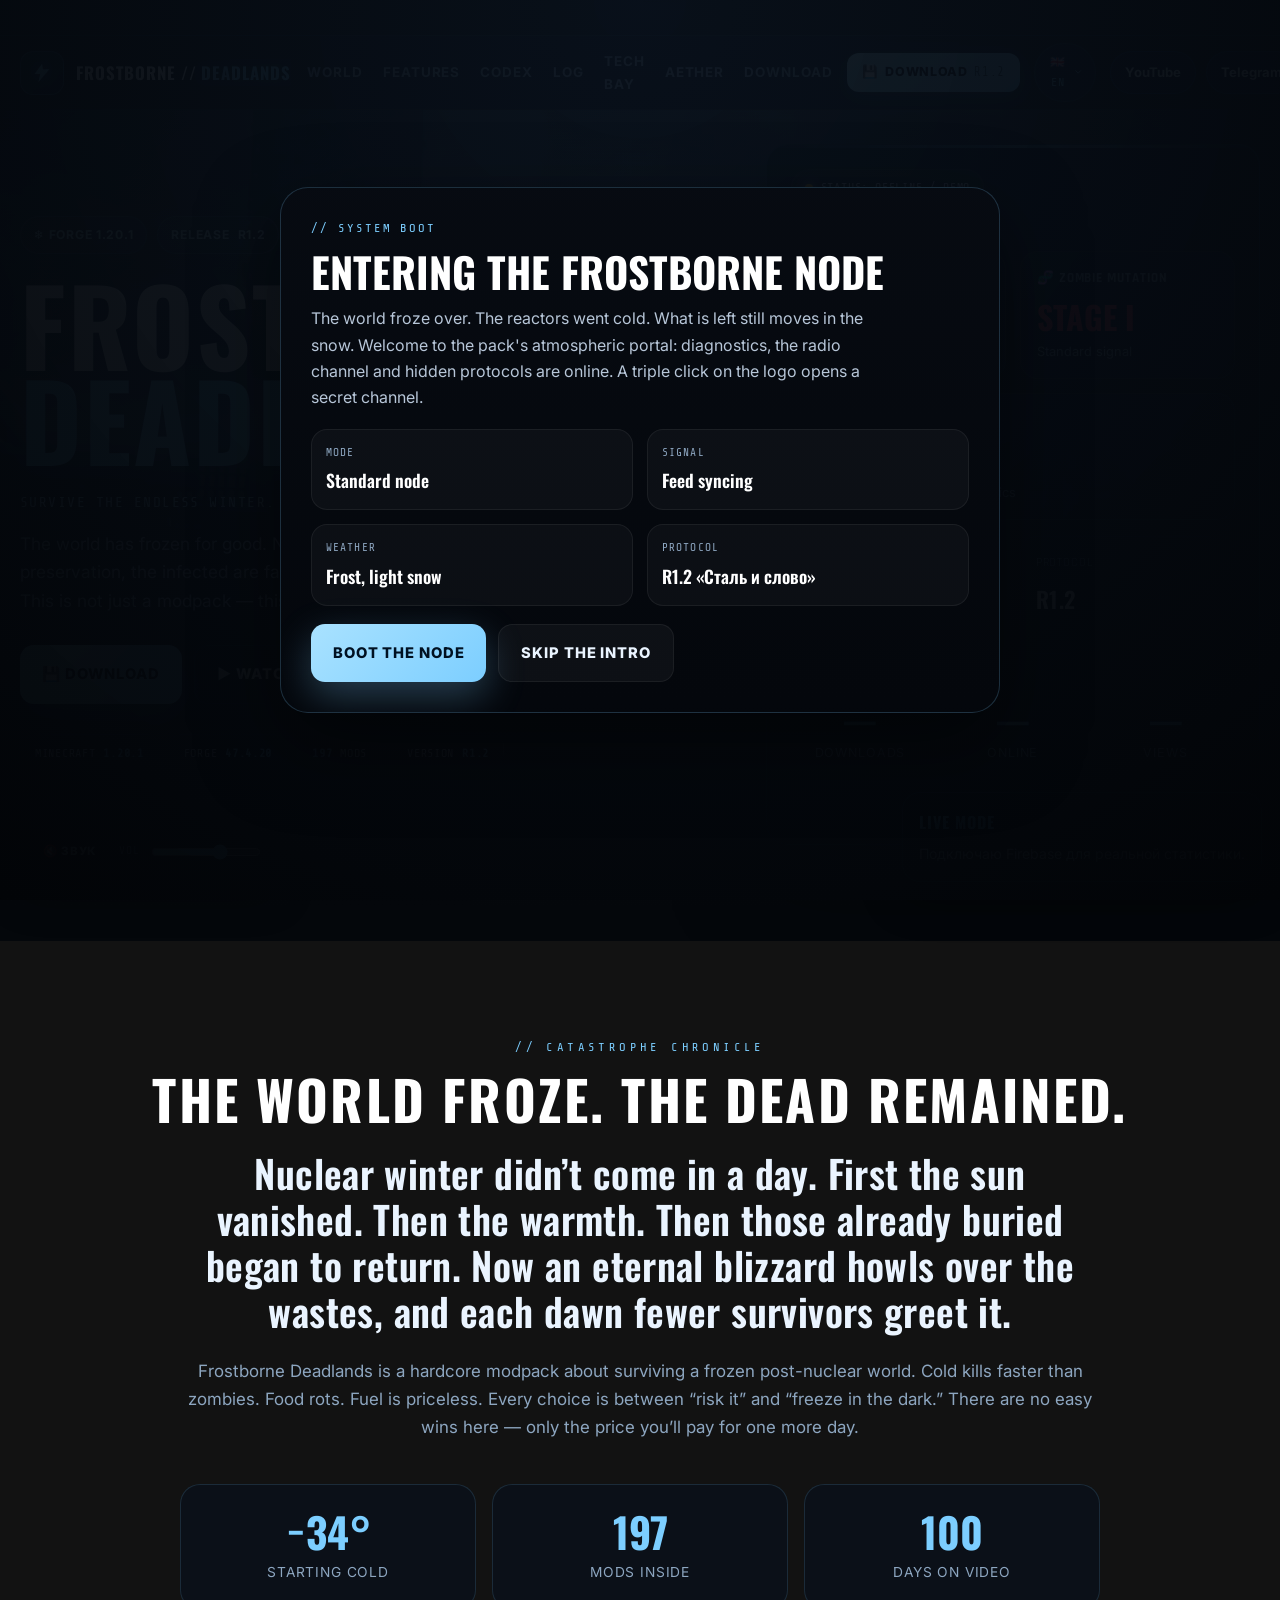
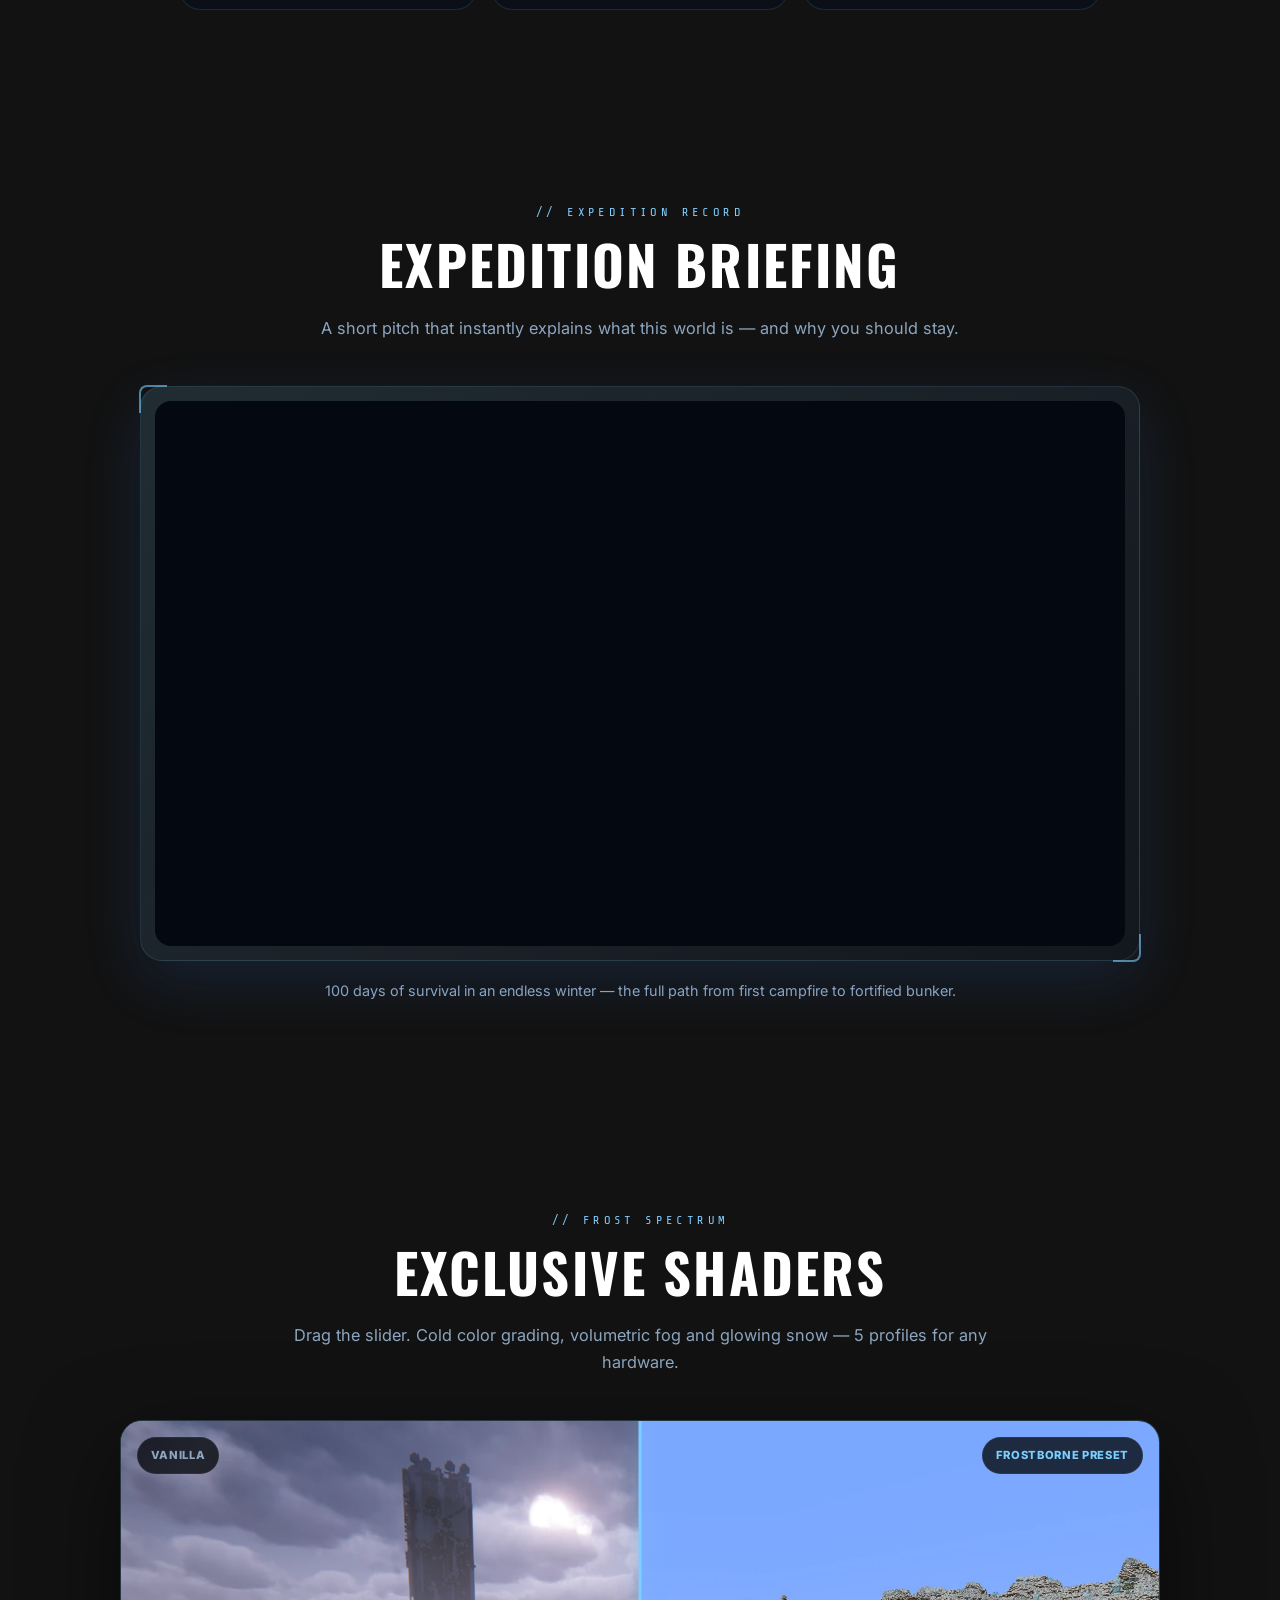
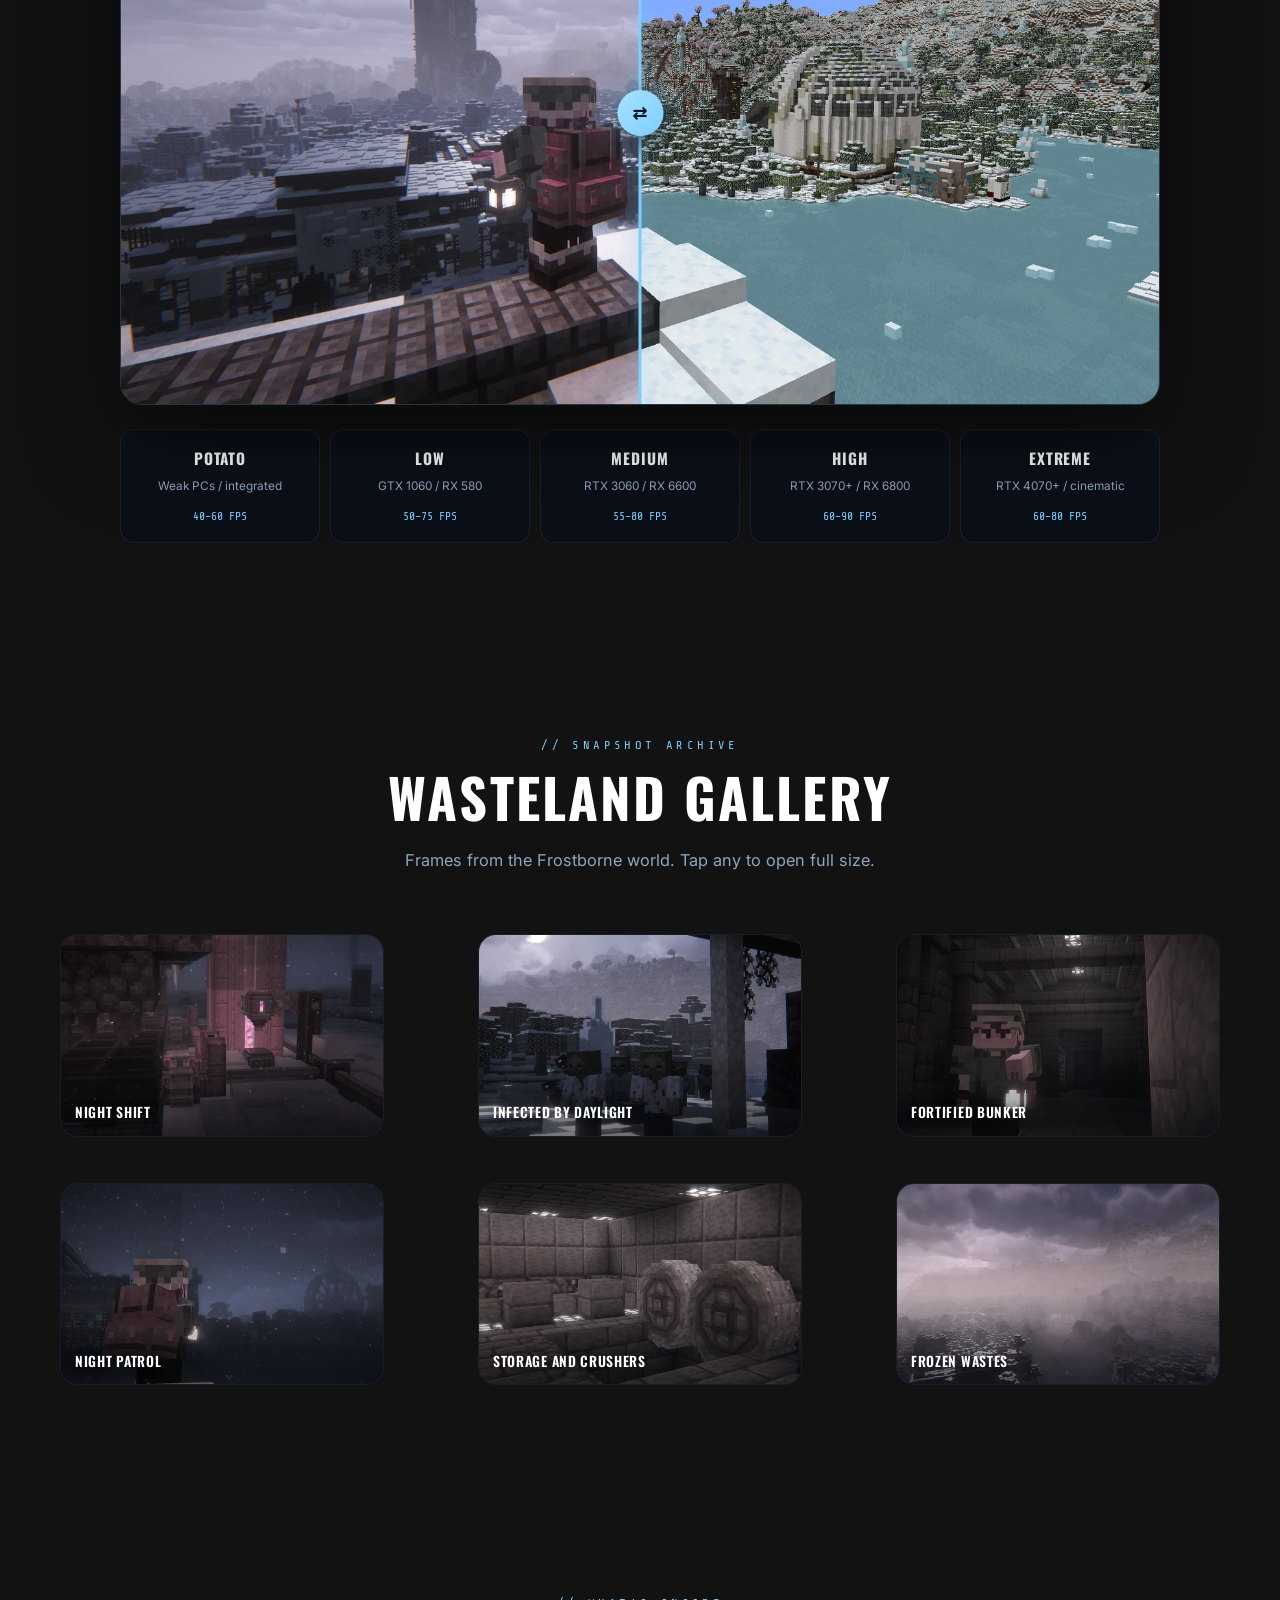
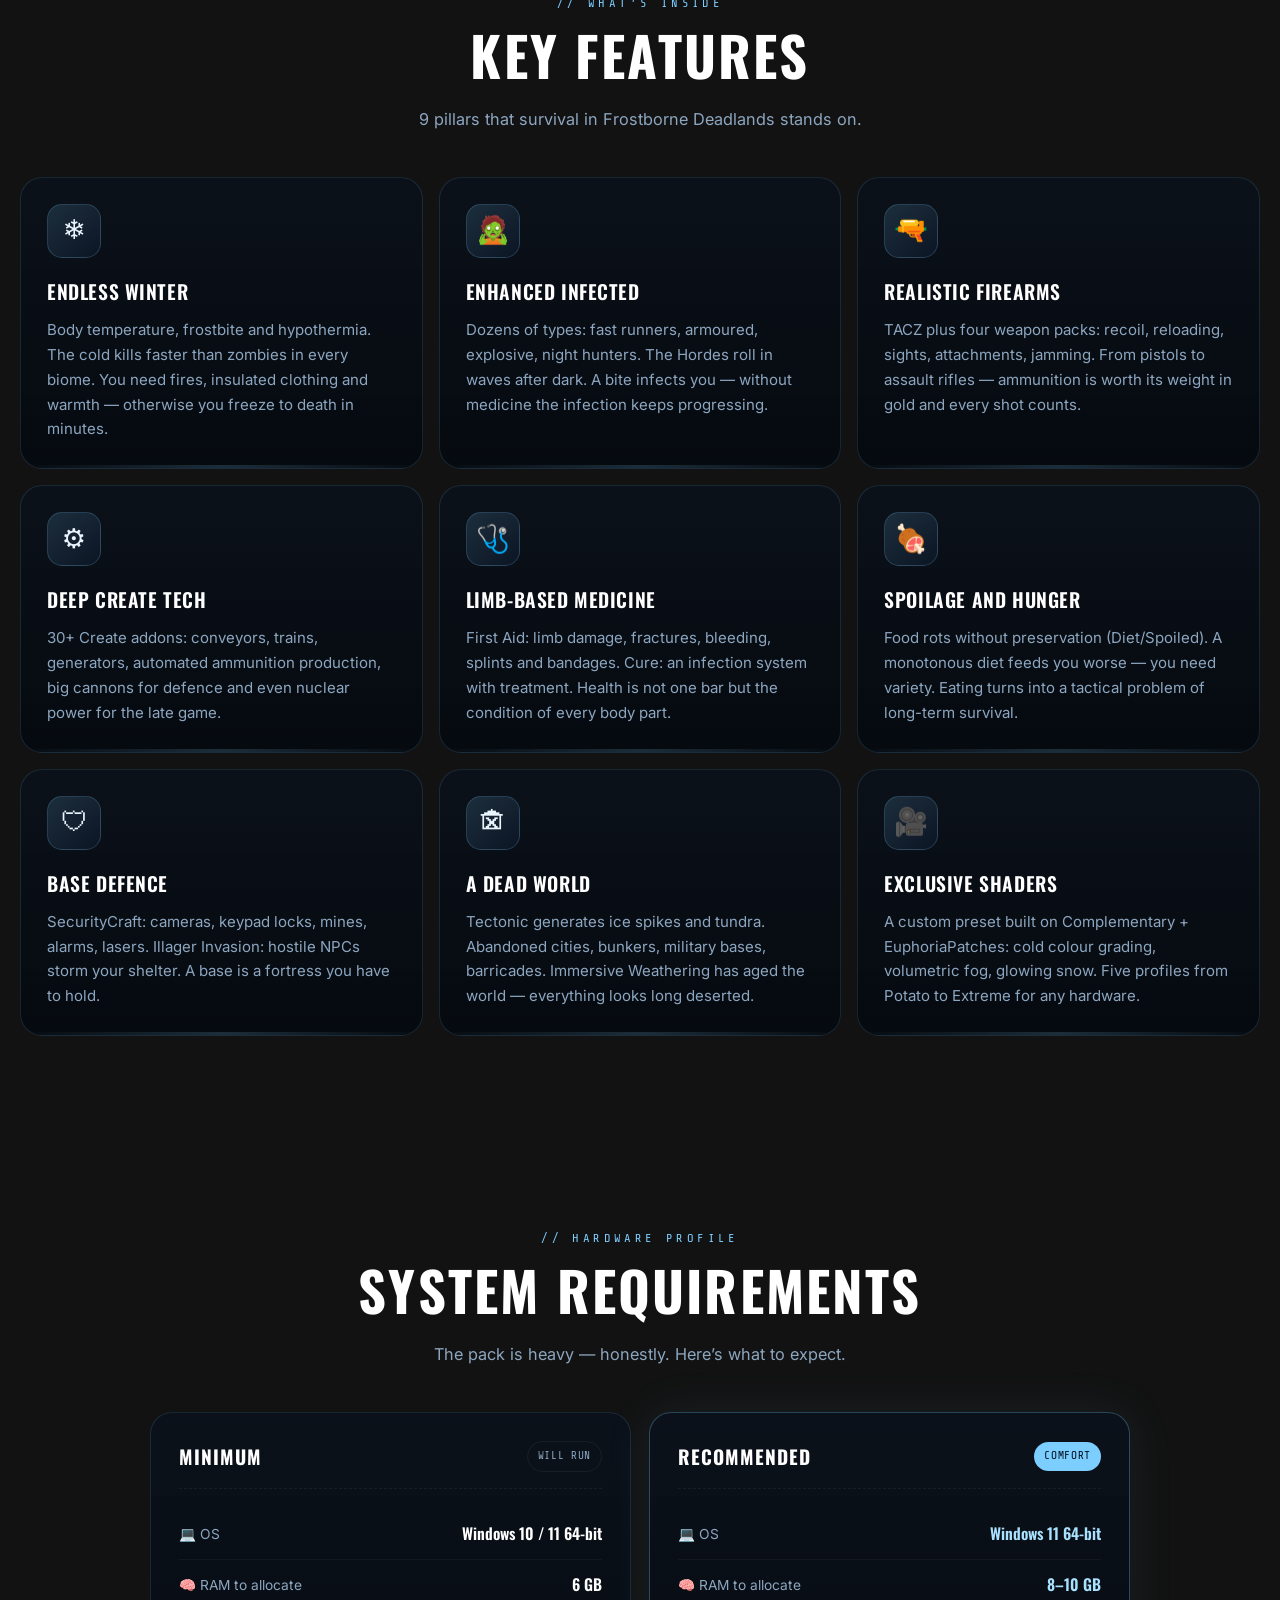
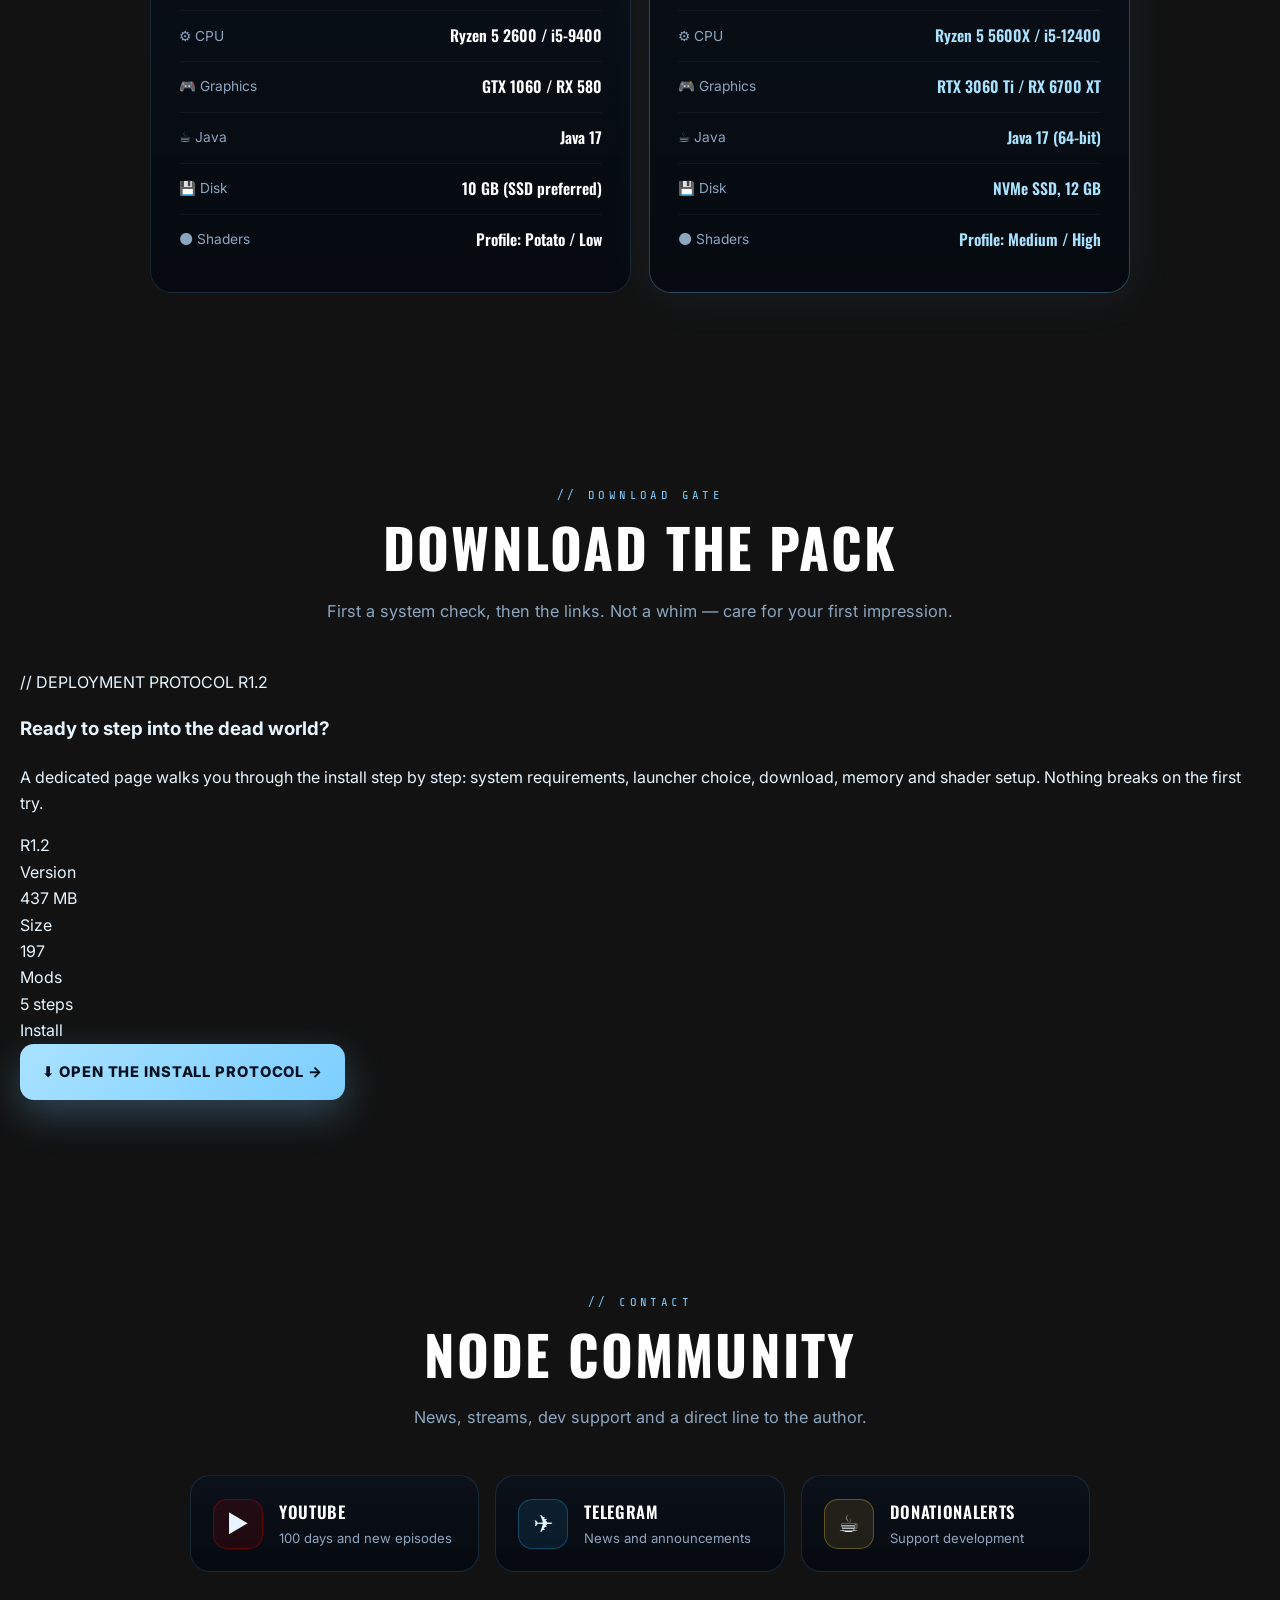
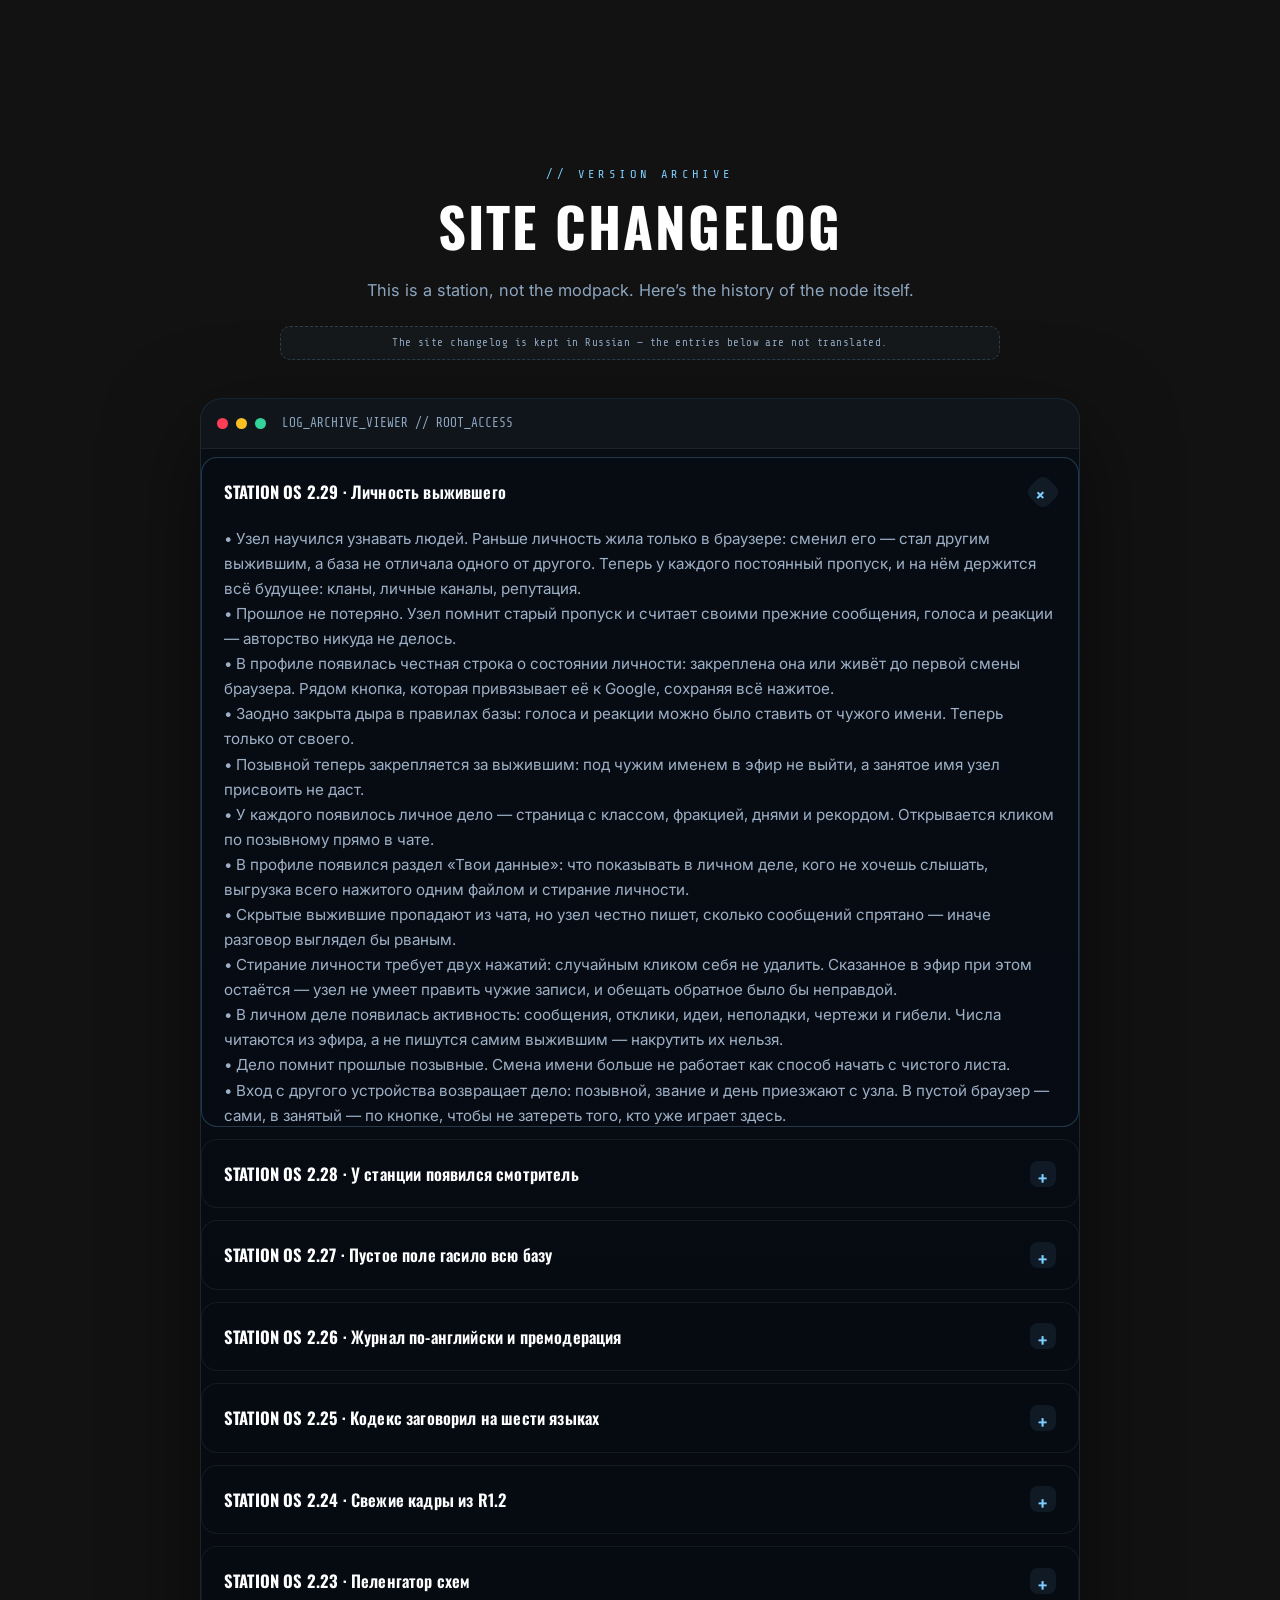
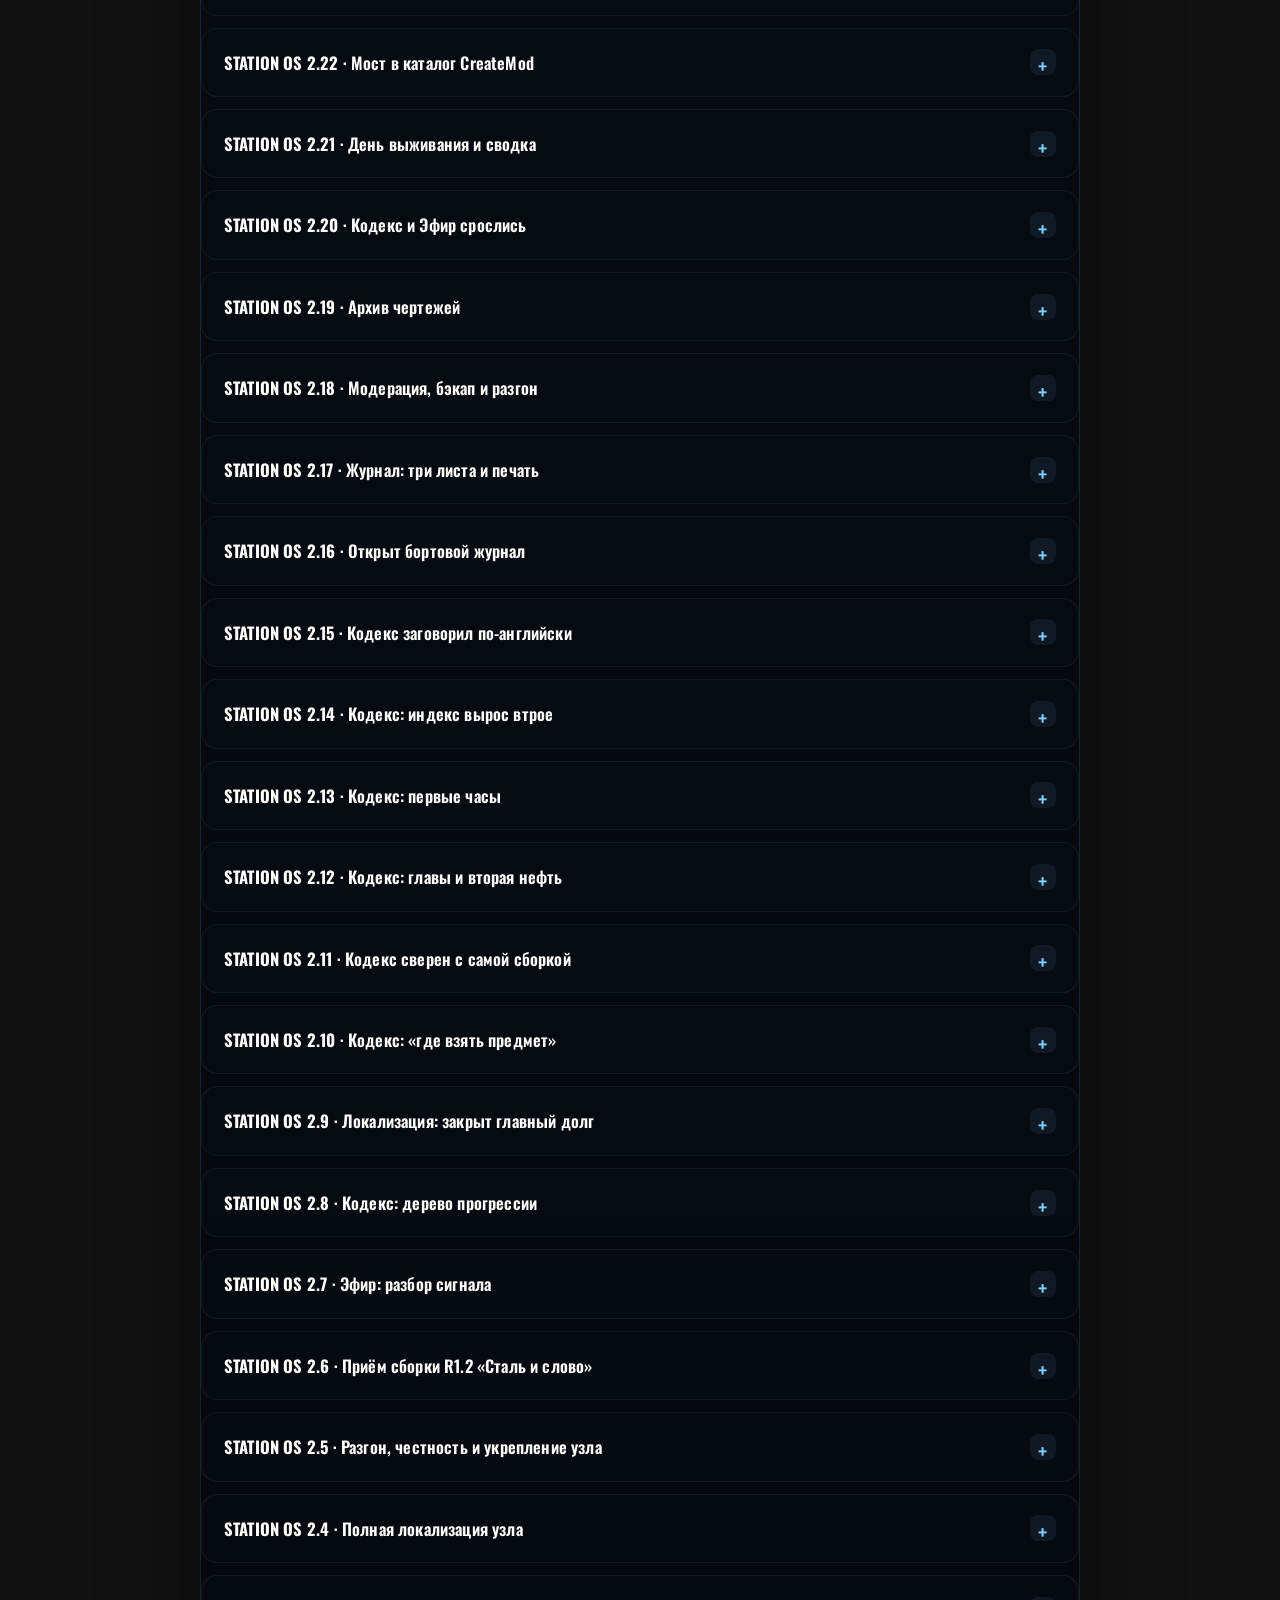
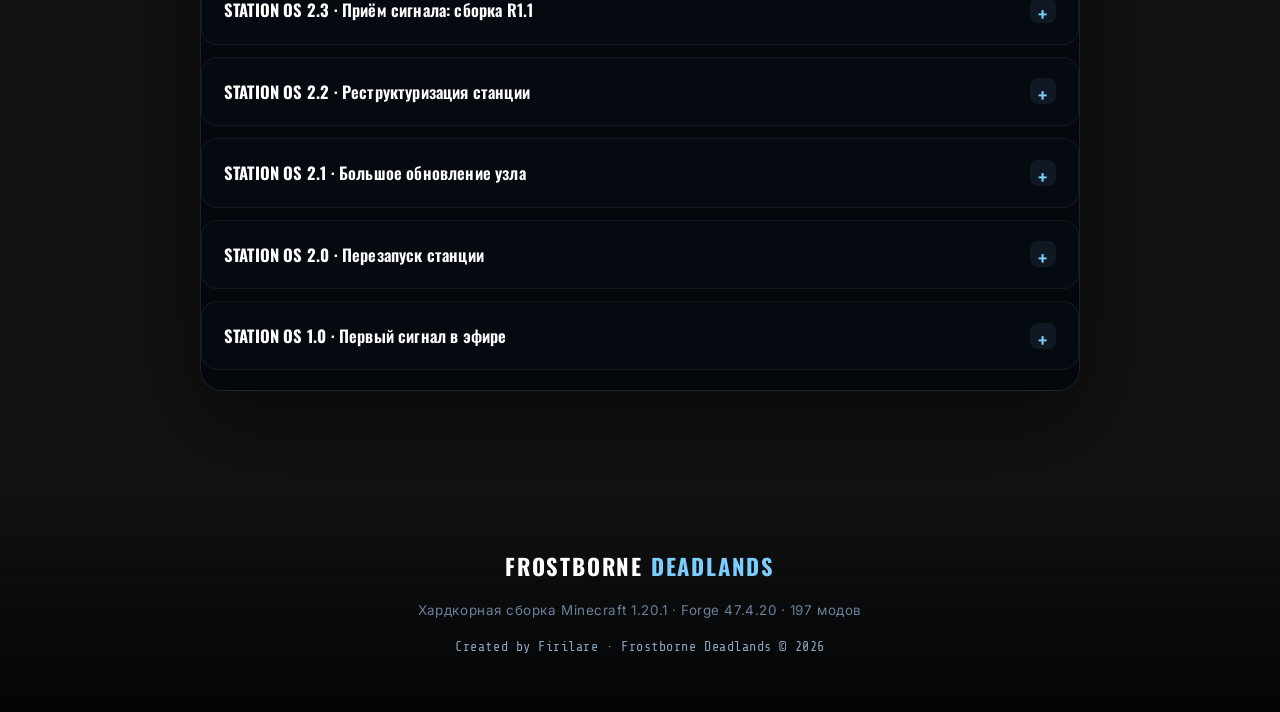
==== commit 338dd417: "Add files via upload" ====
--- a/index.html
+++ b/index.html
@@ -18,7 +18,7 @@
   <link rel="preconnect" href="https://fonts.googleapis.com">
   <link rel="preconnect" href="https://fonts.gstatic.com" crossorigin>
   <link href="https://fonts.googleapis.com/css2?family=Inter:wght@400;500;600;700;800&family=Oswald:wght@500;600;700&family=Rajdhani:wght@600;700&family=Share+Tech+Mono&display=swap&subset=cyrillic,cyrillic-ext,latin,latin-ext" rel="stylesheet">
-  <link rel="stylesheet" href="extras.css?v=2.28">
+  <link rel="stylesheet" href="extras.css?v=2.29">
   <style>
   /* ============================================================
      FROSTBORNE DEADLANDS — Релизный лендинг v2.0
@@ -867,11 +867,11 @@
     <div class="lb-counter" id="lb-counter"></div>
   </div>
 
-  <script src="version.js?v=2.28"></script>
-<script src="sfx.js?v=2.28"></script>
-  <script src="i18n.js?v=2.28"></script>
-  <script src="frostextras.js?v=2.28"></script>
-  <script src="firebase-config.js?v=2.28"></script>
+  <script src="version.js?v=2.29"></script>
+<script src="sfx.js?v=2.29"></script>
+  <script src="i18n.js?v=2.29"></script>
+  <script src="frostextras.js?v=2.29"></script>
+  <script src="firebase-config.js?v=2.29"></script>
   <script>
   (function () {
     'use strict';
@@ -937,7 +937,25 @@
     ];
 
     const CHANGELOG = [
-      { v:'STATION OS 2.28', t:'У станции появился смотритель', open:true, items:[
+      { v:'STATION OS 2.29', t:'Личность выжившего', open:true, items:[
+        'Узел научился узнавать людей. Раньше личность жила только в браузере: сменил его — стал другим выжившим, а база не отличала одного от другого. Теперь у каждого постоянный пропуск, и на нём держится всё будущее: кланы, личные каналы, репутация.',
+        'Прошлое не потеряно. Узел помнит старый пропуск и считает своими прежние сообщения, голоса и реакции — авторство никуда не делось.',
+        'В профиле появилась честная строка о состоянии личности: закреплена она или живёт до первой смены браузера. Рядом кнопка, которая привязывает её к Google, сохраняя всё нажитое.',
+        'Заодно закрыта дыра в правилах базы: голоса и реакции можно было ставить от чужого имени. Теперь только от своего.',
+        'Позывной теперь закрепляется за выжившим: под чужим именем в эфир не выйти, а занятое имя узел присвоить не даст.',
+        'У каждого появилось личное дело — страница с классом, фракцией, днями и рекордом. Открывается кликом по позывному прямо в чате.',
+        'В профиле появился раздел «Твои данные»: что показывать в личном деле, кого не хочешь слышать, выгрузка всего нажитого одним файлом и стирание личности.',
+        'Скрытые выжившие пропадают из чата, но узел честно пишет, сколько сообщений спрятано — иначе разговор выглядел бы рваным.',
+        'Стирание личности требует двух нажатий: случайным кликом себя не удалить. Сказанное в эфир при этом остаётся — узел не умеет править чужие записи, и обещать обратное было бы неправдой.',
+        'В личном деле появилась активность: сообщения, отклики, идеи, неполадки, чертежи и гибели. Числа читаются из эфира, а не пишутся самим выжившим — накрутить их нельзя.',
+        'Дело помнит прошлые позывные. Смена имени больше не работает как способ начать с чистого листа.',
+        'Вход с другого устройства возвращает дело: позывной, звание и день приезжают с узла. В пустой браузер — сами, в занятый — по кнопке, чтобы не затереть того, кто уже играет здесь.',
+        'У станции появились смотрители: владелец назначает их по позывному прямо из профиля, а не правкой файлов. Раздавать права дальше смотритель не может — это остаётся за владельцем.',
+        'Аватар теперь на выбор: скин по нику, свой кадр по ссылке или знак, который станция рисует сама из твоего номера — двух одинаковых не бывает.',
+        'У удостоверения появилась рамка ранга. Её не выбирают в настройках: цвет и подпись даёт личный рекорд дней, иначе рамка ничего не значила бы.',
+        'Всё сделано мягко: если вход недоступен, узел работает ровно как раньше.'
+      ]},
+      { v:'STATION OS 2.28', t:'У станции появился смотритель', open:false, items:[
         'Модератор настроен: вход через Google, права проверяются не в браузере, а в самой базе — подделать их нельзя.',
         'Вместе с этим включилась премодерация архива чертежей. Новые схемы попадают в очередь и появляются в архиве после проверки; всё, что было добавлено раньше, осталось на месте.',
         'В чате, идеях, багах и хрониках у смотрителя появились кнопки удаления — теперь мусор убирается прямо с узла, а не через консоль.'
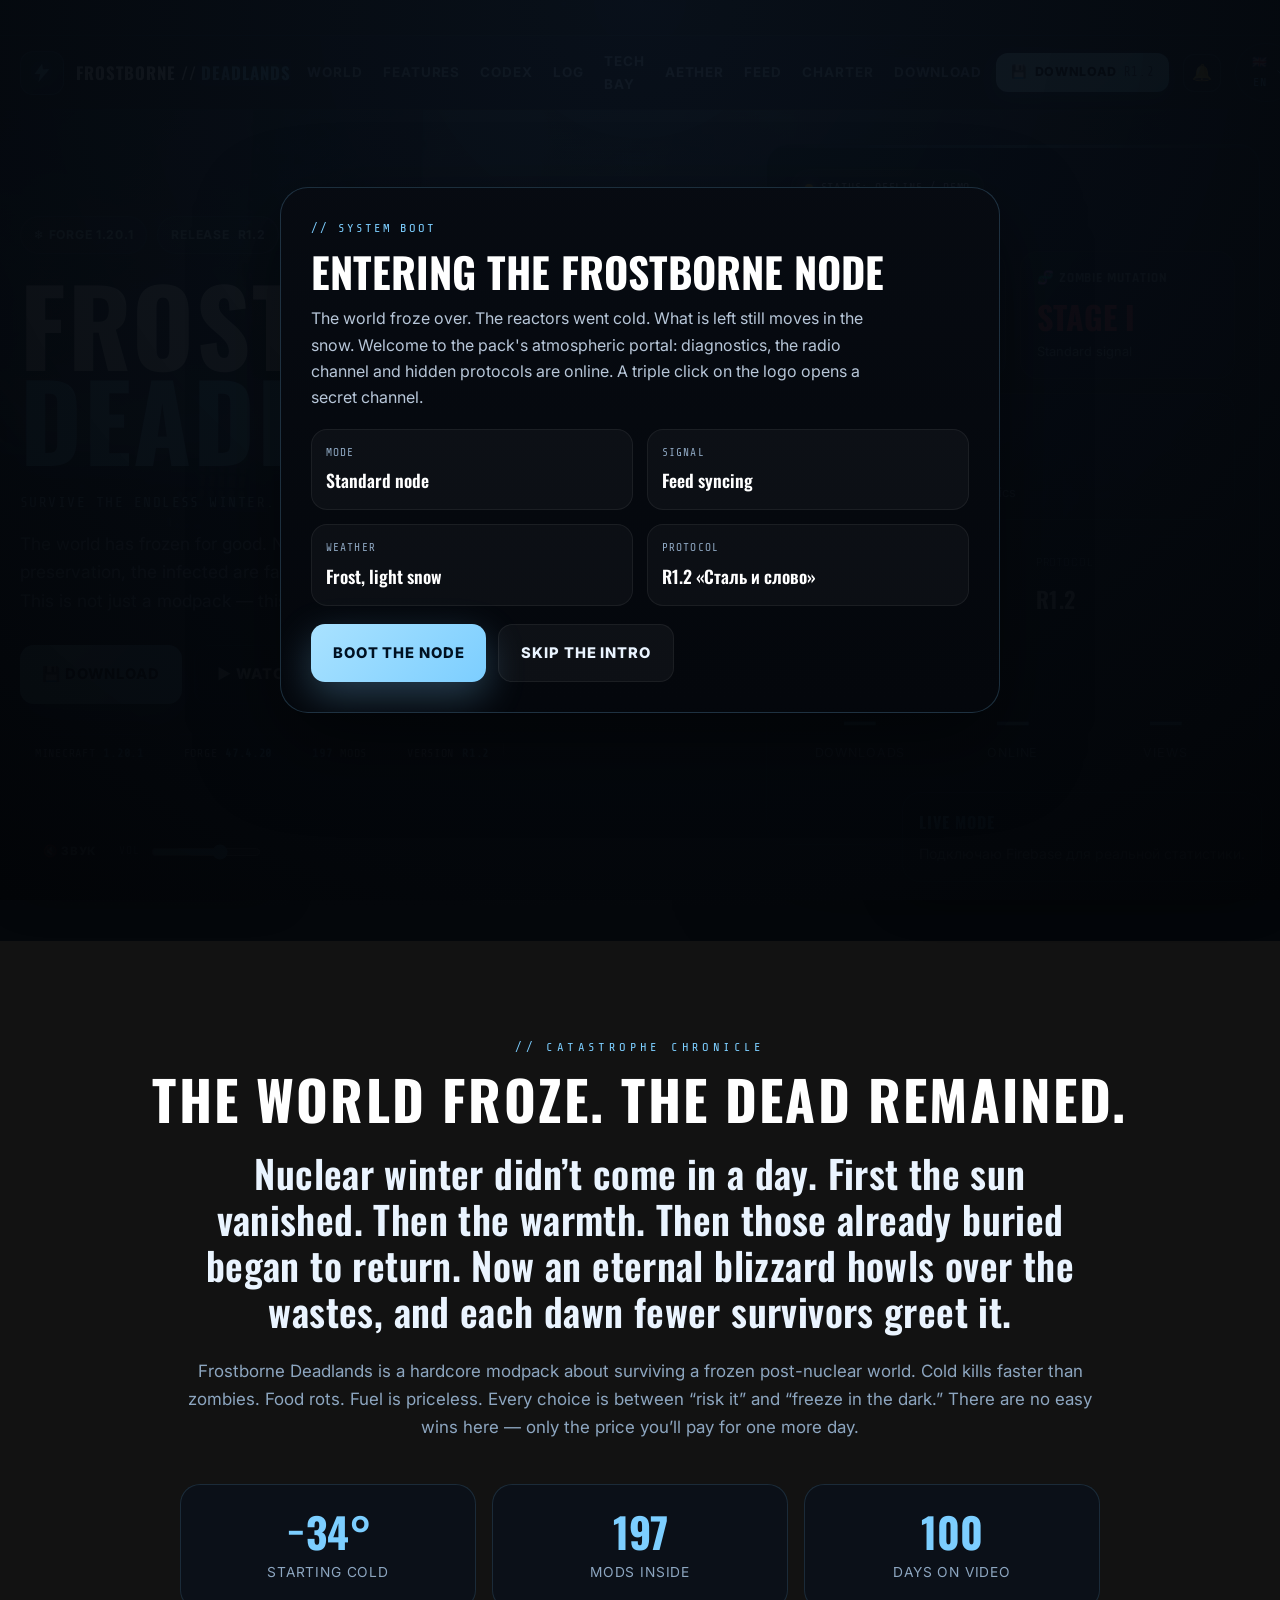
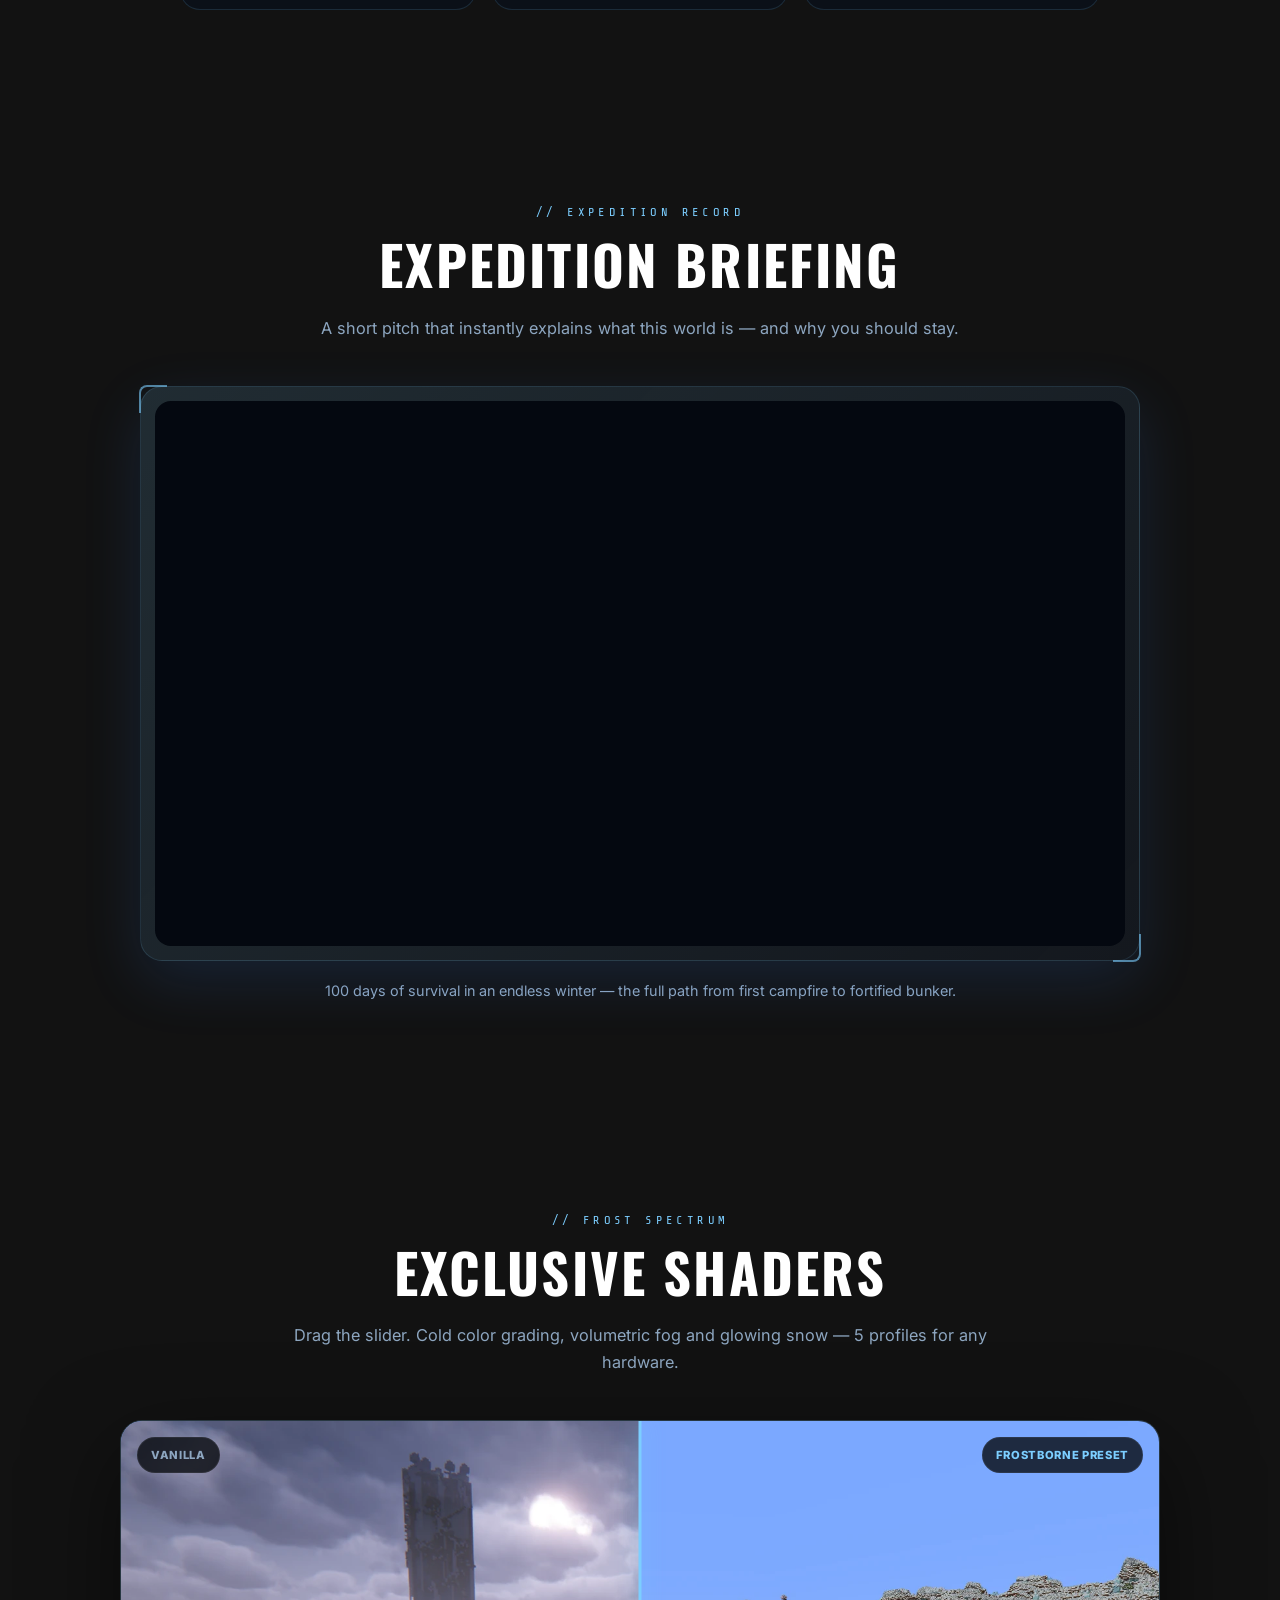
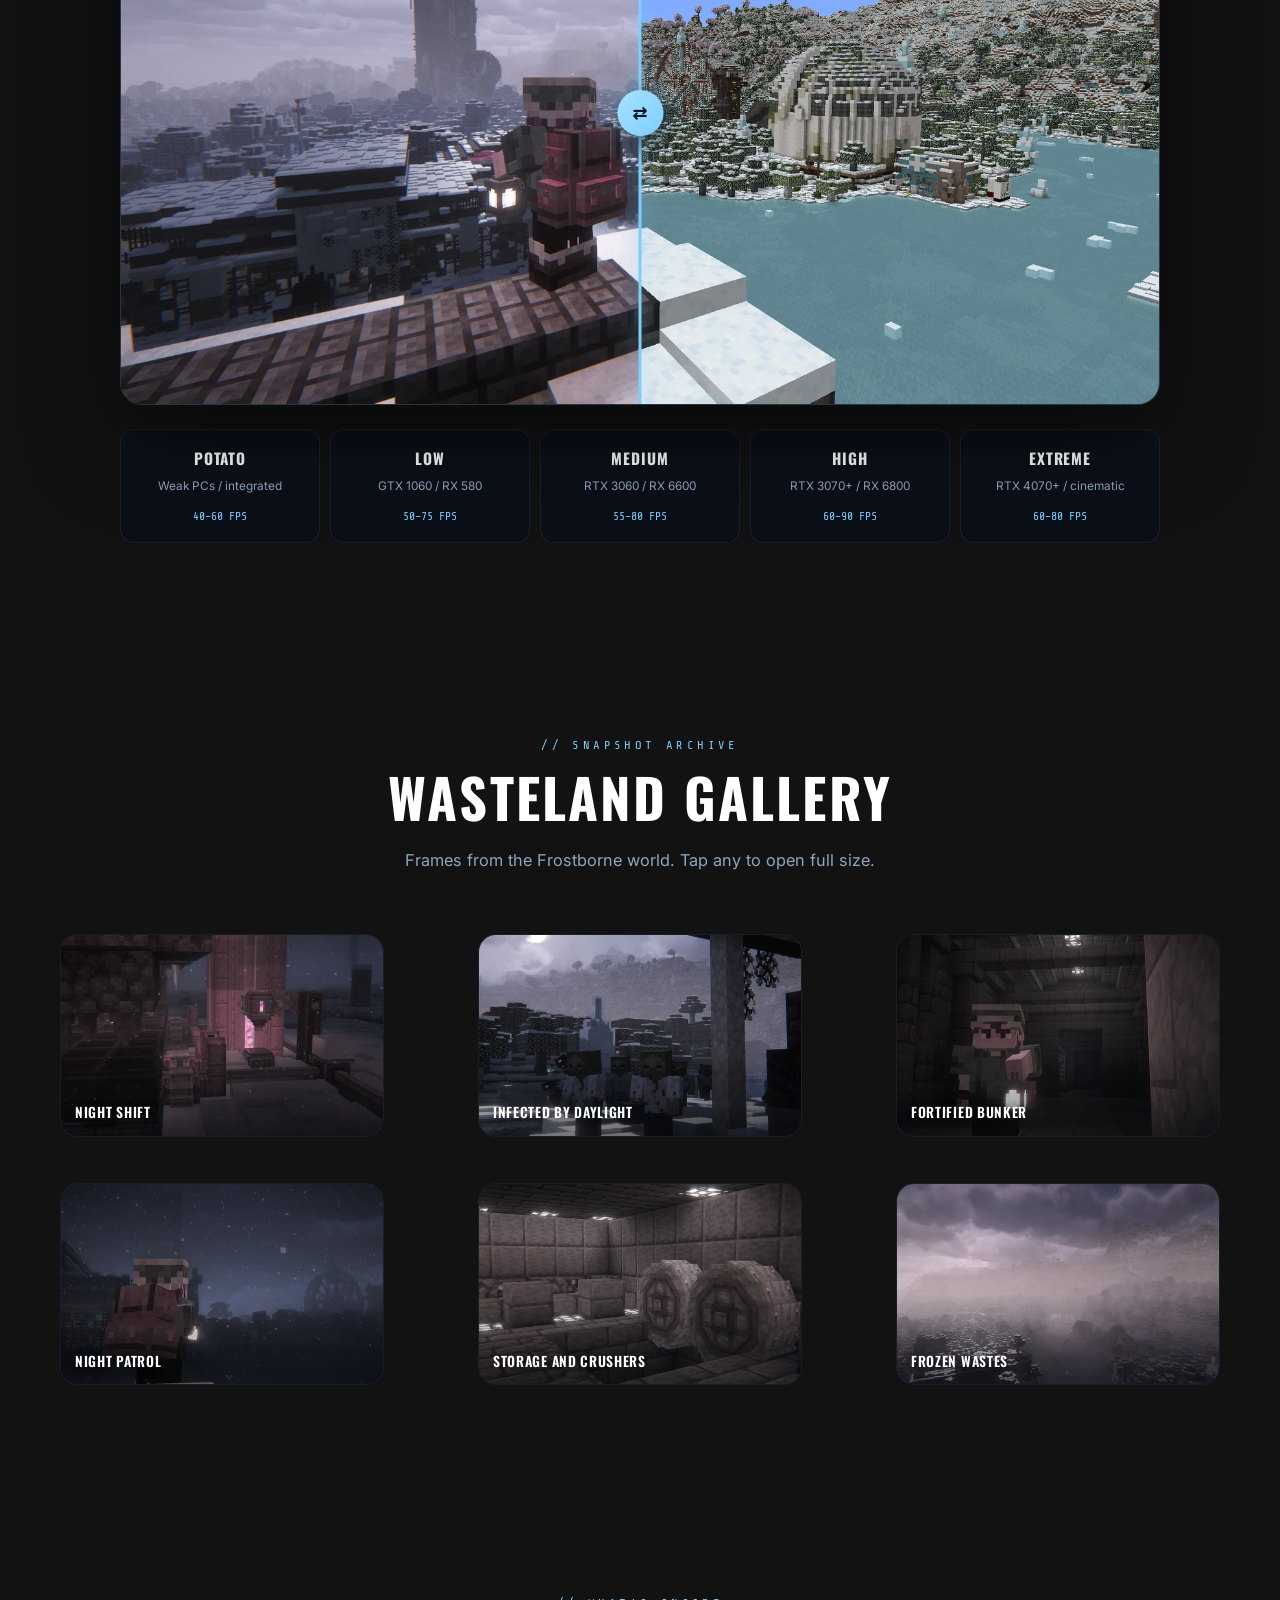
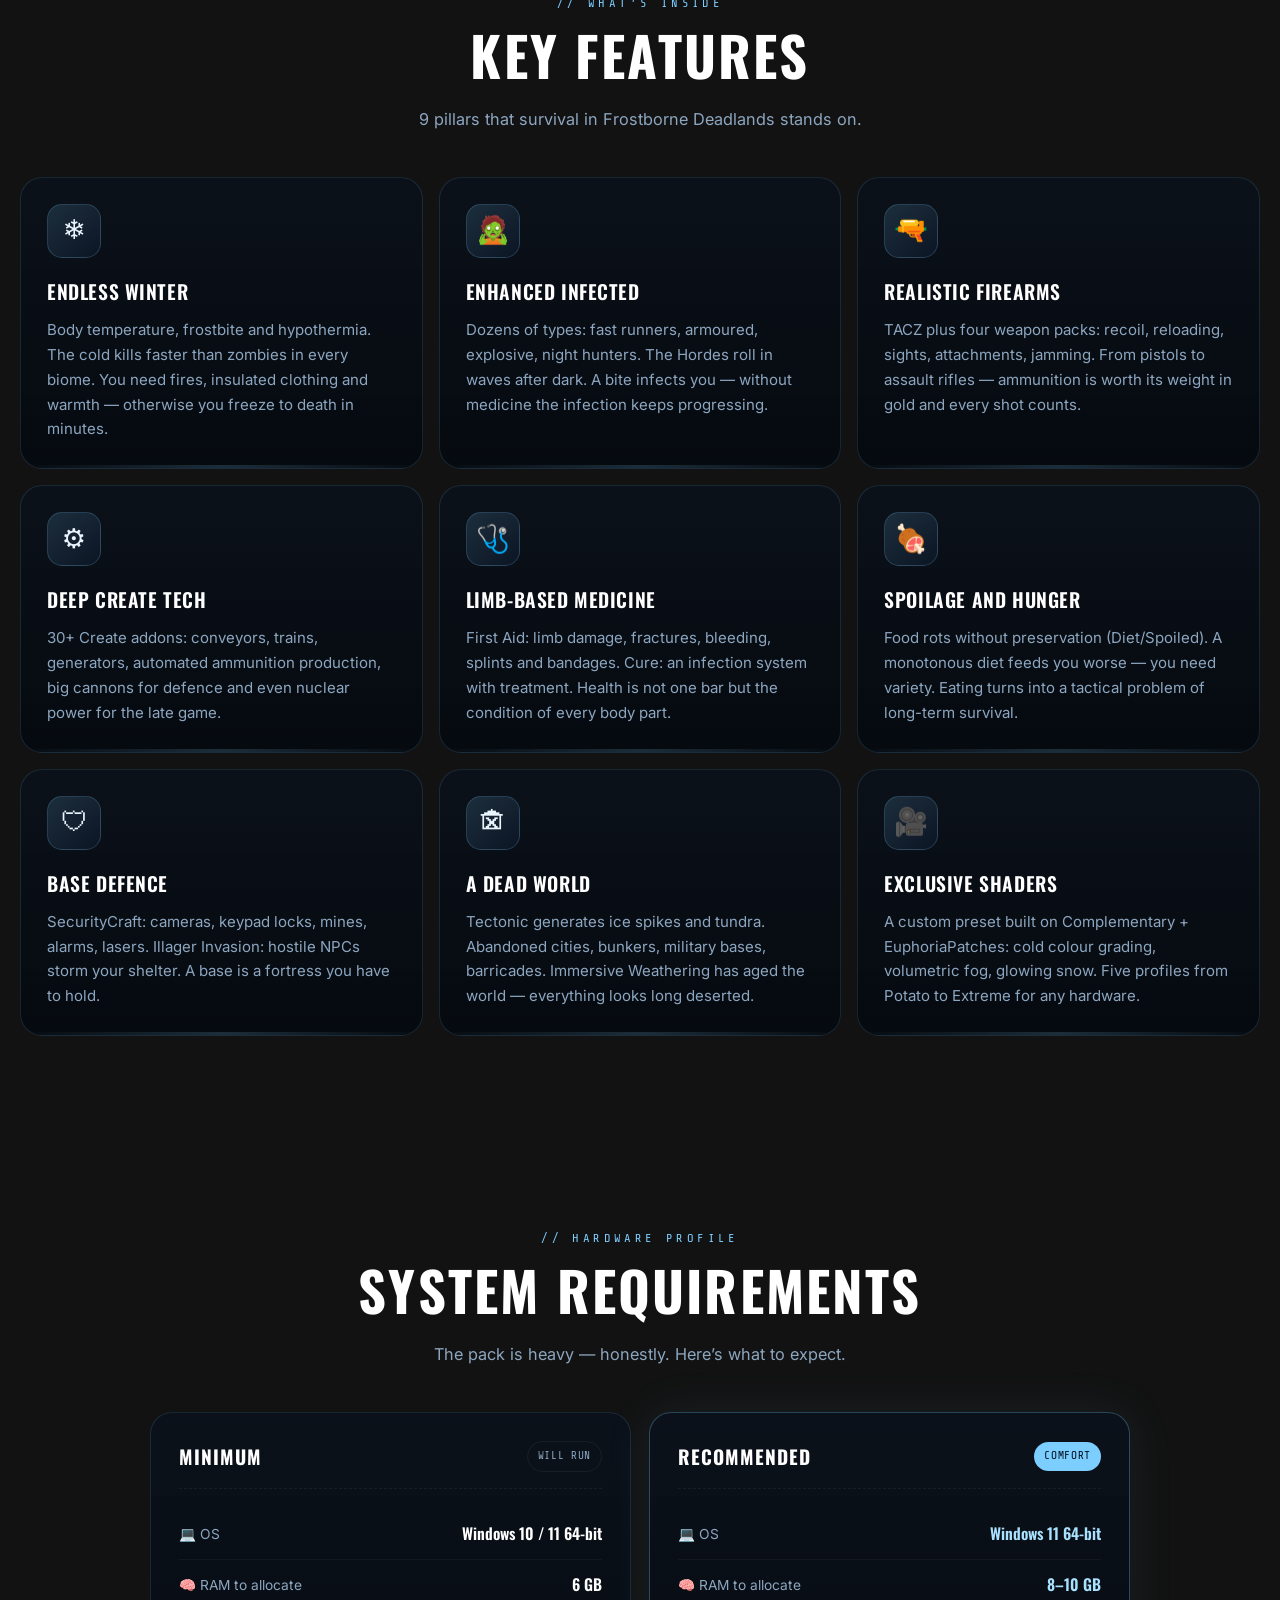
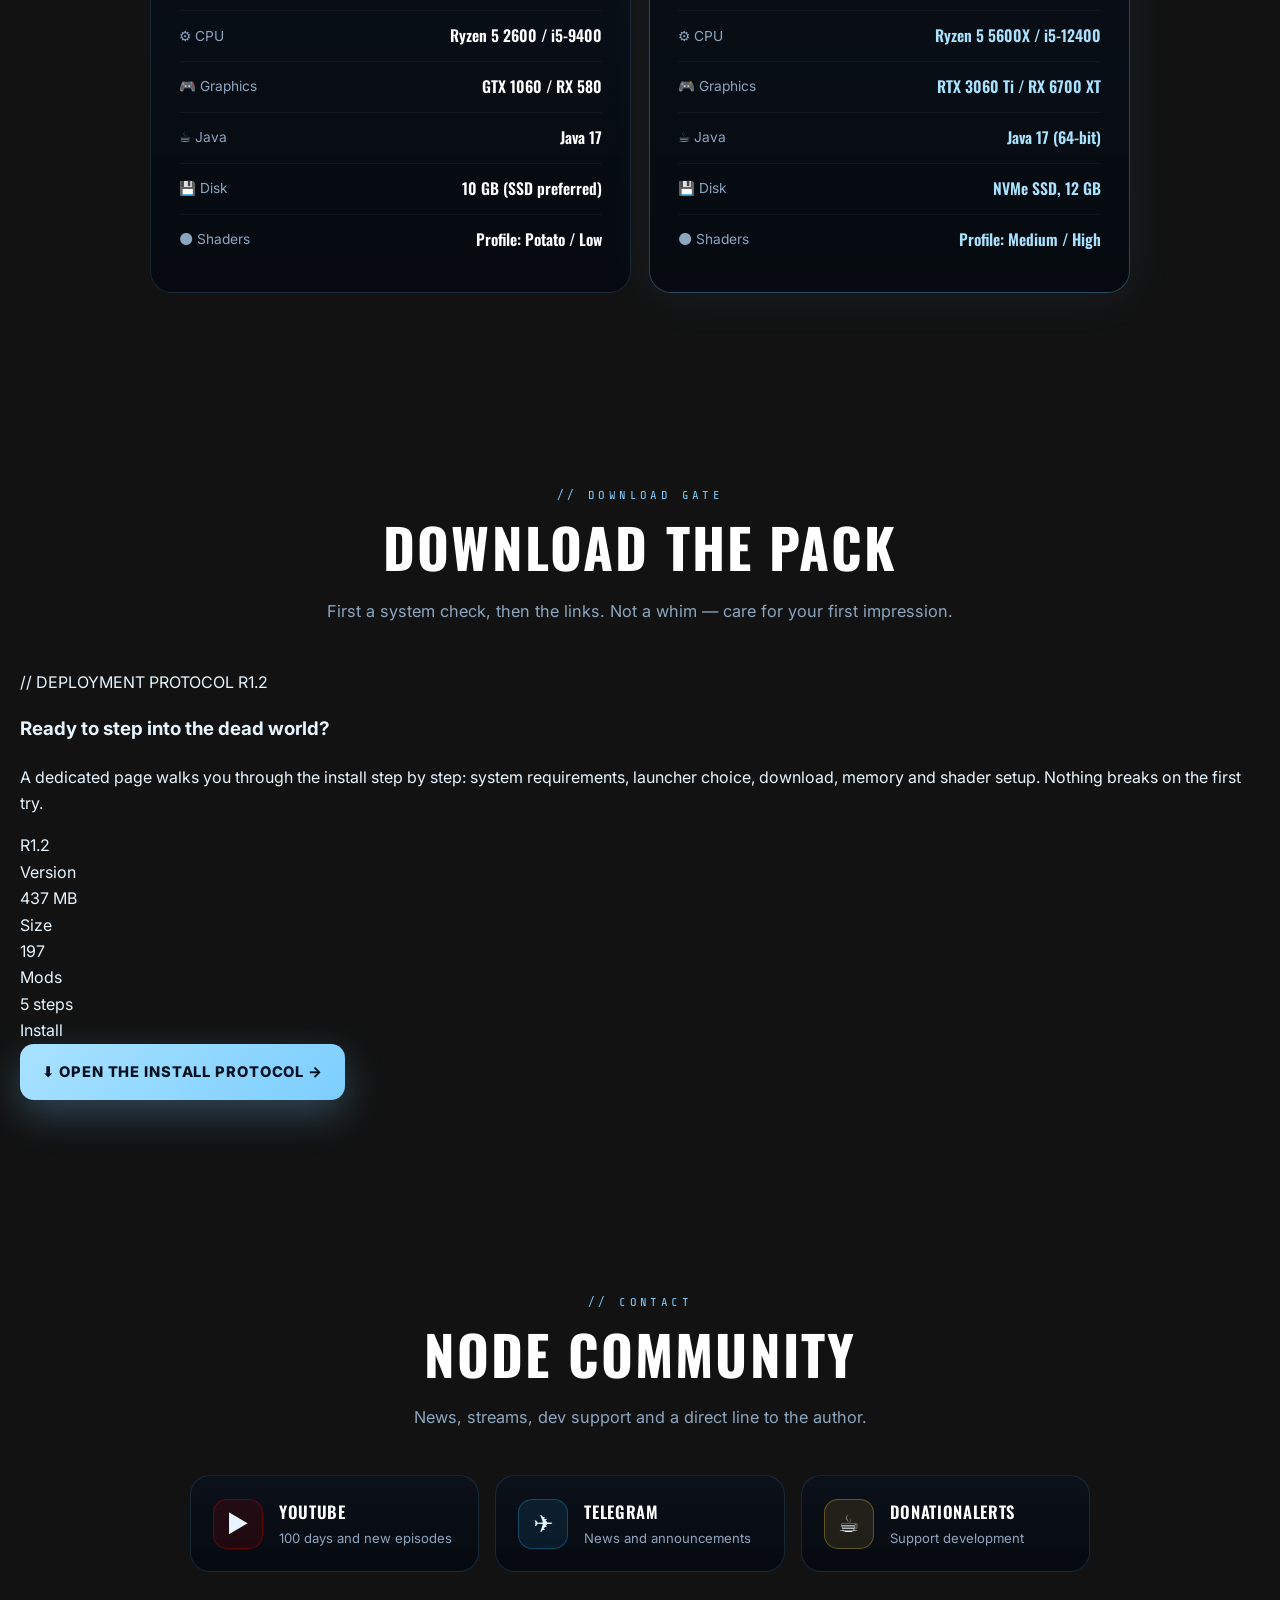
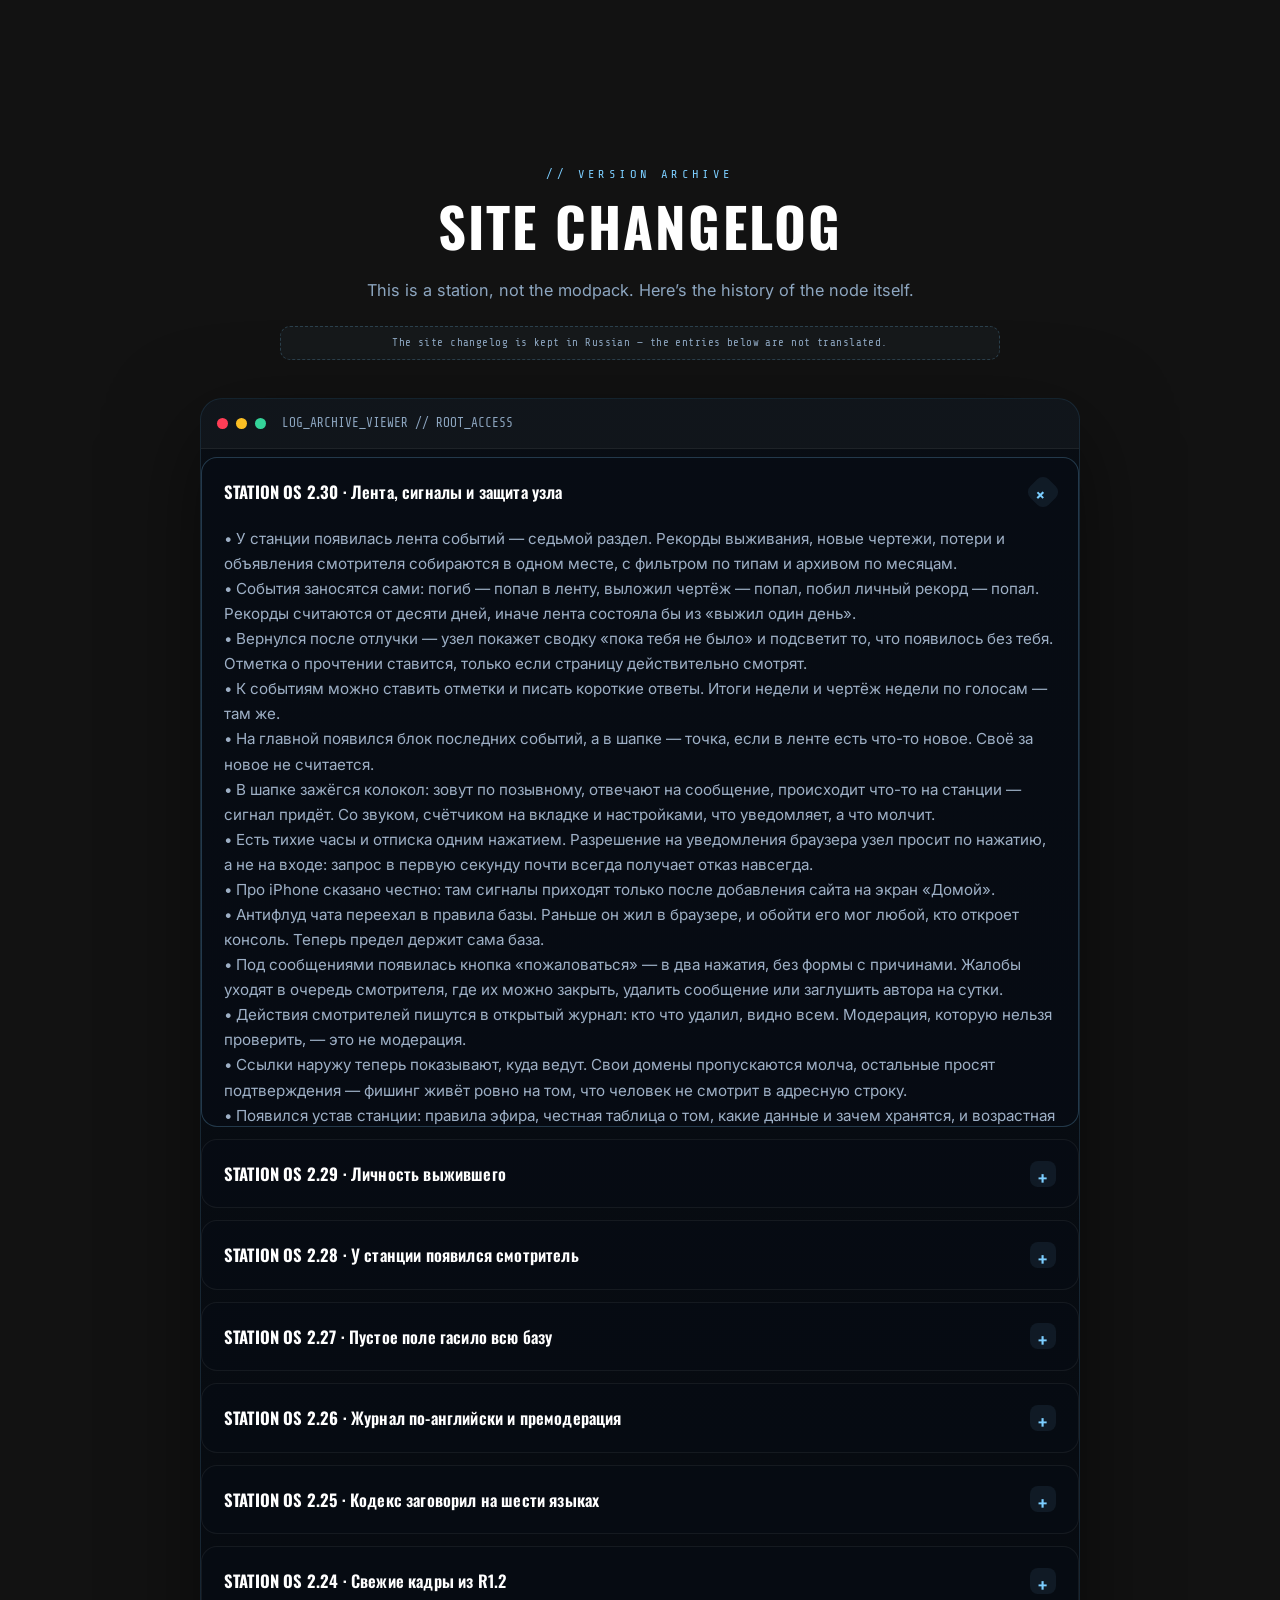
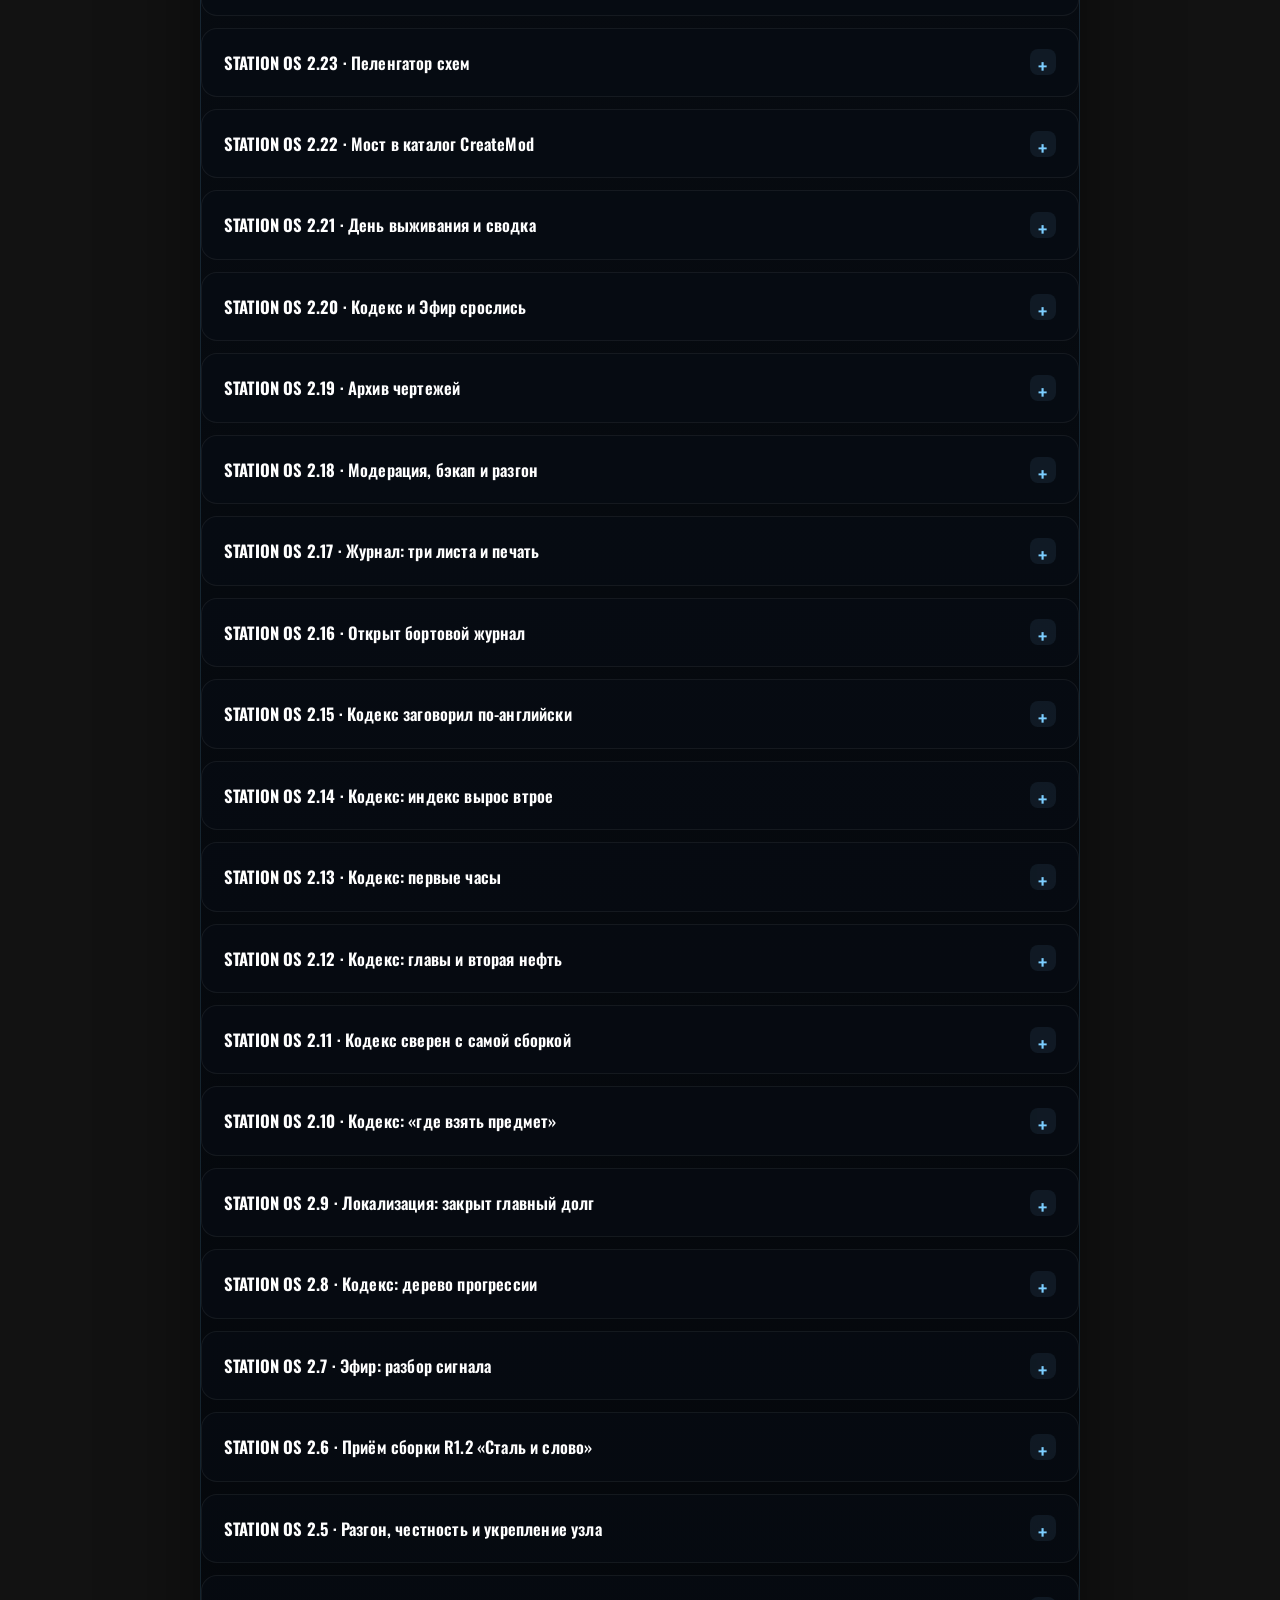
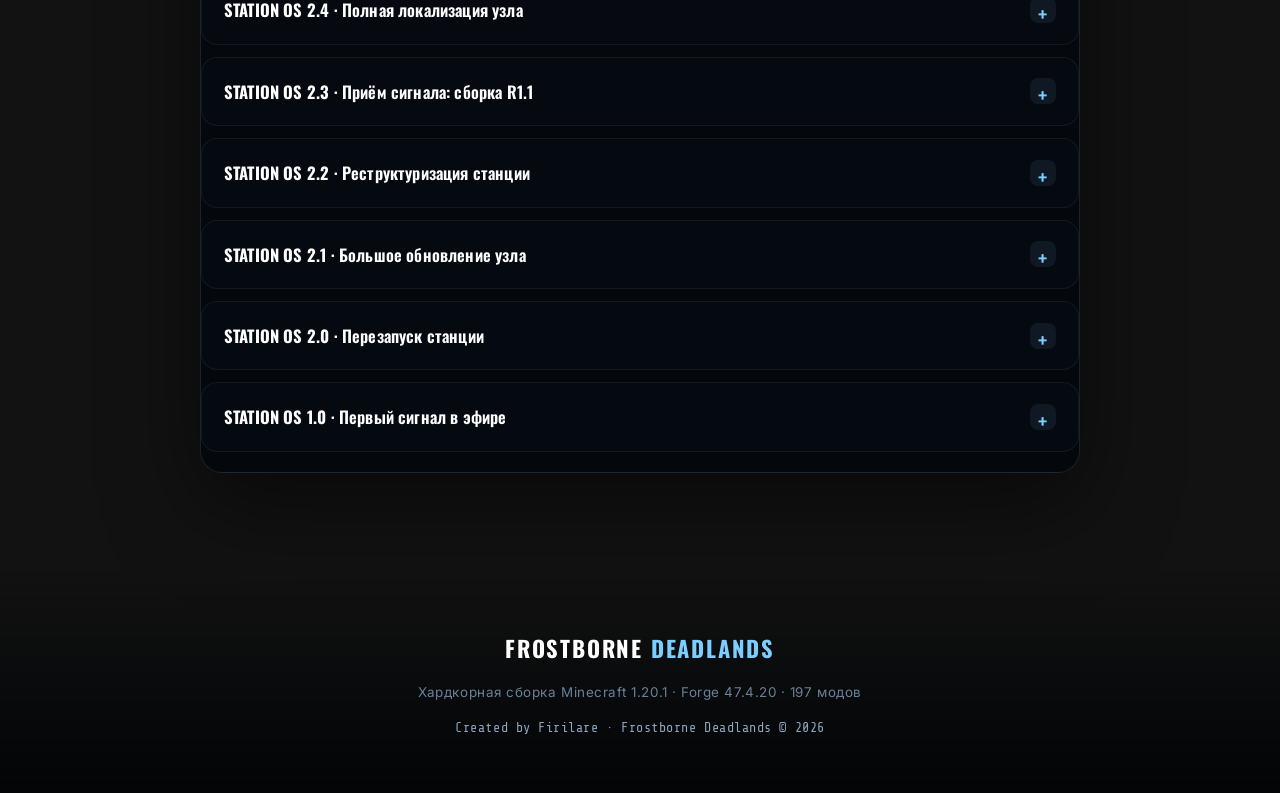
==== commit 91422f9d: "Update" ====
--- a/index.html
+++ b/index.html
@@ -18,7 +18,7 @@
   <link rel="preconnect" href="https://fonts.googleapis.com">
   <link rel="preconnect" href="https://fonts.gstatic.com" crossorigin>
   <link href="https://fonts.googleapis.com/css2?family=Inter:wght@400;500;600;700;800&family=Oswald:wght@500;600;700&family=Rajdhani:wght@600;700&family=Share+Tech+Mono&display=swap&subset=cyrillic,cyrillic-ext,latin,latin-ext" rel="stylesheet">
-  <link rel="stylesheet" href="extras.css?v=2.29">
+  <link rel="stylesheet" href="extras.css?v=2.30">
   <style>
   /* ============================================================
      FROSTBORNE DEADLANDS — Релизный лендинг v2.0
@@ -537,11 +537,14 @@
           <a href="journal.html" class="nav-link" data-i18n="nav.journal">Журнал</a>
           <a href="tech.html" class="nav-link" data-i18n="nav.tech">Отсек</a>
           <a href="aether.html" class="nav-link" data-i18n="nav.aether">Эфир</a>
+          <a href="feed.html" class="nav-link" data-i18n="nav.feed">Лента</a>
+          <a href="rules.html" class="nav-link" data-i18n="nav.rules">Устав</a>
           <a href="#download" class="nav-link" data-i18n="nav.download">Скачать</a>
         </nav>
         <a href="#download" class="nav-cta" id="nav-cta" aria-label="Скачать сборку">
           <span aria-hidden="true">💾</span><span data-i18n="nav.download">Скачать</span><b data-ver="pack">R1.1</b>
         </a>
+        <span id="bellMount"></span>
         <span class="lang-switch" id="langMount"></span>
         <div class="social-links">
           <a href="https://www.youtube.com/@firilare" target="_blank" rel="noopener noreferrer" class="pill-link">YouTube</a>
@@ -561,6 +564,8 @@
           <a href="journal.html" class="nav-link" data-i18n="nav.journal">Журнал</a>
           <a href="tech.html" class="nav-link" data-i18n="nav.tech">Отсек</a>
           <a href="aether.html" class="nav-link" data-i18n="nav.aether">Эфир</a>
+          <a href="feed.html" class="nav-link" data-i18n="nav.feed">Лента</a>
+          <a href="rules.html" class="nav-link" data-i18n="nav.rules">Устав</a>
           <a href="#download" class="nav-link" data-i18n="nav.download">Скачать</a>
         </div>
         <div class="social-links">
@@ -799,6 +804,18 @@
     </section>
 
     <!-- ============ SOCIALS ============ -->
+    <section id="station-feed" hidden>
+      <div class="container">
+        <div class="eyebrow reveal" data-i18n="fdw.kicker">// Журнал станции</div>
+        <h2 class="section-title reveal" data-i18n-html="fdw.title">Что <span class="hl">происходит</span></h2>
+        <p class="section-subtitle reveal" data-i18n="fdw.sub">Последние события узла: рекорды, чертежи и потери выживших.</p>
+        <div class="feed-w" id="feedWidget"></div>
+        <div style="text-align:center;margin-top:22px">
+          <a class="btn btn-ghost" href="feed.html" data-i18n="fdw.all">Открыть ленту →</a>
+        </div>
+      </div>
+    </section>
+
     <section id="socials">
       <div class="container">
         <div class="eyebrow reveal" data-i18n="soc.kicker">// Связь</div>
@@ -867,11 +884,32 @@
     <div class="lb-counter" id="lb-counter"></div>
   </div>
 
-  <script src="version.js?v=2.29"></script>
-<script src="sfx.js?v=2.29"></script>
-  <script src="i18n.js?v=2.29"></script>
-  <script src="frostextras.js?v=2.29"></script>
-  <script src="firebase-config.js?v=2.29"></script>
+  <style>
+    /* D-07: точка «в ленте есть новое». Число не пишем — на главной оно
+       было бы шумом; важно лишь, стоит ли заглянуть. */
+    .feed-w{display:flex;flex-direction:column;gap:1px;background:var(--line);
+      border:1px solid var(--line);border-radius:16px;overflow:hidden;max-width:760px;margin:0 auto}
+    .feed-w .w-ev{display:flex;gap:13px;align-items:flex-start;padding:15px 17px;background:#070d16}
+    .feed-w .w-ic{width:30px;height:30px;flex:none;border-radius:9px;display:grid;place-items:center;
+      font-size:.95rem;background:rgba(255,255,255,.03);border:1px solid var(--line)}
+    .feed-w .w-tx{flex:1;min-width:0}
+    .feed-w .w-a{margin:0;color:#e8f5ff;font-size:.94rem;line-height:1.45}
+    .feed-w .w-a b{color:#fff;font-weight:600}
+    .feed-w .w-m{margin-top:5px;font-family:'Share Tech Mono',monospace;font-size:.58rem;
+      letter-spacing:.06em;color:var(--muted-2)}
+    .nav-link.has-new{position:relative}
+    .nav-link.has-new::after{content:"";position:absolute;top:2px;right:-9px;width:6px;height:6px;
+      border-radius:50%;background:var(--ice,#7cceff);box-shadow:0 0 8px rgba(124,206,255,.8)}
+  </style>
+  <script src="version.js?v=2.30"></script>
+<script src="sfx.js?v=2.30"></script>
+  <script src="i18n.js?v=2.30"></script>
+  <script src="frostextras.js?v=2.30"></script>
+<script src="frostsearch.js?v=2.30"></script>
+  <script src="frostauth.js?v=2.30"></script>
+  <script src="frostfeed.js?v=2.30"></script>
+  <script src="frostnotify.js?v=2.30"></script>
+  <script src="firebase-config.js?v=2.30"></script>
   <script>
   (function () {
     'use strict';
@@ -937,7 +975,30 @@
     ];
 
     const CHANGELOG = [
-      { v:'STATION OS 2.29', t:'Личность выжившего', open:true, items:[
+      { v:'STATION OS 2.30', t:'Лента, сигналы и защита узла', open:true, items:[
+        'У станции появилась лента событий — седьмой раздел. Рекорды выживания, новые чертежи, потери и объявления смотрителя собираются в одном месте, с фильтром по типам и архивом по месяцам.',
+        'События заносятся сами: погиб — попал в ленту, выложил чертёж — попал, побил личный рекорд — попал. Рекорды считаются от десяти дней, иначе лента состояла бы из «выжил один день».',
+        'Вернулся после отлучки — узел покажет сводку «пока тебя не было» и подсветит то, что появилось без тебя. Отметка о прочтении ставится, только если страницу действительно смотрят.',
+        'К событиям можно ставить отметки и писать короткие ответы. Итоги недели и чертёж недели по голосам — там же.',
+        'На главной появился блок последних событий, а в шапке — точка, если в ленте есть что-то новое. Своё за новое не считается.',
+        'В шапке зажёгся колокол: зовут по позывному, отвечают на сообщение, происходит что-то на станции — сигнал придёт. Со звуком, счётчиком на вкладке и настройками, что уведомляет, а что молчит.',
+        'Есть тихие часы и отписка одним нажатием. Разрешение на уведомления браузера узел просит по нажатию, а не на входе: запрос в первую секунду почти всегда получает отказ навсегда.',
+        'Про iPhone сказано честно: там сигналы приходят только после добавления сайта на экран «Домой».',
+        'Антифлуд чата переехал в правила базы. Раньше он жил в браузере, и обойти его мог любой, кто откроет консоль. Теперь предел держит сама база.',
+        'Под сообщениями появилась кнопка «пожаловаться» — в два нажатия, без формы с причинами. Жалобы уходят в очередь смотрителя, где их можно закрыть, удалить сообщение или заглушить автора на сутки.',
+        'Действия смотрителей пишутся в открытый журнал: кто что удалил, видно всем. Модерация, которую нельзя проверить, — это не модерация.',
+        'Ссылки наружу теперь показывают, куда ведут. Свои домены пропускаются молча, остальные просят подтверждения — фишинг живёт ровно на том, что человек не смотрит в адресную строку.',
+        'Появился устав станции: правила эфира, честная таблица о том, какие данные и зачем хранятся, и возрастная оговорка. Согласие спрашивается перед первым сообщением, а не баннером на входе.',
+        'Добавлена поддержка App Check — запросы к базе можно ограничить одним нашим сайтом.',
+        'Журнал стал книгой, с которой можно работать: поиск по тексту, заметки на полях, несколько закладок, режим чтения, автолистание и печать. В оглавлении видно, сколько прочитано и сколько времени займёт глава.',
+        'Понятия, о которых пишет выживший, теперь ведут в Кодекс: подчёркнутое слово открывает карточку справочника.',
+        'В Кодексе появился маршрут: Alt + клик по цели — и узел покажет, что осталось сделать. Отмечаешь пройденное — остаток сокращается.',
+        'Ctrl + K открывает поиск по всему узлу: разделы, узлы дерева и предметы в одном окне. Недавние запросы запоминаются.',
+        'МОРОЗ-01 научился отвечать данными Кодекса, а не только заготовками: если словаря не хватает, он смотрит в справочник.',
+        'У станции появились знаки — за дни, за Кодекс, за прочитанное, за вклад в эфир и за разгаданный шифр. Их не выдают кнопкой: знак считается из того, что узел и так проверяет, поэтому накрутить его нельзя.',
+        'В Хрониках можно посмотреть причины гибели не только за всё время, но и за последний месяц.'
+      ]},
+      { v:'STATION OS 2.29', t:'Личность выжившего', items:[
         'Узел научился узнавать людей. Раньше личность жила только в браузере: сменил его — стал другим выжившим, а база не отличала одного от другого. Теперь у каждого постоянный пропуск, и на нём держится всё будущее: кланы, личные каналы, репутация.',
         'Прошлое не потеряно. Узел помнит старый пропуск и считает своими прежние сообщения, голоса и реакции — авторство никуда не делось.',
         'В профиле появилась честная строка о состоянии личности: закреплена она или живёт до первой смены браузера. Рядом кнопка, которая привязывает её к Google, сохраняя всё нажитое.',
@@ -1515,6 +1576,46 @@
       setInterval(()=>{ if(Math.random()<.5){ ht.classList.add('glitching'); setTimeout(()=>ht.classList.remove('glitching'),260); } }, 6000);
     }
 
+    if(window.FrostNotify) FrostNotify.mount('#bellMount');
+
+    /* ---------- лента станции: бейдж и виджет (D-07, D-21) ---------- */
+    let feedList=null;
+    function feedAgo(ts){
+      const d=Date.now()-ts;
+      if(d<60000) return I18N.t('fd.justNow');
+      if(d<3600000) return I18N.t('fd.minAgo').replace('{n}',Math.max(1,Math.round(d/60000)));
+      if(d<86400000) return I18N.t('fd.hourAgo').replace('{n}',Math.round(d/3600000));
+      return I18N.t('fd.dayAgo').replace('{n}',Math.round(d/86400000));
+    }
+    function paintFeedWidget(list){
+      if(list) feedList=list;
+      const box=$('#feedWidget'), sec=$('#station-feed');
+      if(!box||!sec) return;
+
+      /* Пустую ленту не показываем вовсе: раздел «что происходит» без событий
+         выглядит хуже, чем его отсутствие. */
+      if(!feedList || !feedList.length){ sec.hidden=true; return; }
+      sec.hidden=false;
+
+      box.innerHTML=feedList.slice(0,4).map(e=>{
+        const T=FrostFeed.TYPES[e.t]||{icon:'•',color:'var(--muted)'};
+        const key='fd.ev_'+e.t;
+        let line=I18N.t(key); if(line===key) line='{a}';
+        line=line.replace('{a}','<b>'+esc(e.a)+'</b>').replace('{n}',esc(String(e.n||'')));
+        return `<div class="w-ev"><div class="w-ic" style="color:${T.color}" aria-hidden="true">${T.icon}</div>
+          <div class="w-tx"><p class="w-a">${line}</p>
+          <div class="w-m">${esc(e.nick)} · ${esc(feedAgo(e.ts))}</div></div></div>`;
+      }).join('');
+
+      // точка «есть новое» на ссылке в шапке
+      const n=FrostFeed.countNew(feedList);
+      $$('.nav-link[href="feed.html"]').forEach(a=>{
+        a.classList.toggle('has-new', n>0);
+        if(n>0) a.setAttribute('title', I18N.t('fd.newBadge')); else a.removeAttribute('title');
+      });
+    }
+    document.addEventListener('i18n:changed', ()=>paintFeedWidget());
+
     /* ---------- Firebase (optional, live stats) ---------- */
     async function initFirebase(){
       if(!fbConfigured){ telemetryFallback(); return; }
@@ -1523,6 +1624,7 @@
         const fbDb = await import('https://www.gstatic.com/firebasejs/10.12.5/firebase-database.js');
         const app = fbApp.getApps().length ? fbApp.getApps()[0] : fbApp.initializeApp(fbConfig);
         const db = fbDb.getDatabase(app);
+        if(window.FrostAuth && fbConfig.appCheckKey) FrostAuth.appCheck(app, fbConfig.appCheckKey);
         const viewsRef = fbDb.ref(db,'counters/views');
         const downloadsRef = fbDb.ref(db,'counters/downloads');
         const presenceRef = fbDb.ref(db,'presence');
@@ -1536,6 +1638,16 @@
         fbDb.onValue(connectedRef, s=>{ if(s.val()===true){ const me=fbDb.ref(db,`presence/${state.presenceId}`); fbDb.set(me,{active:true,lastSeen:Date.now()}); fbDb.onDisconnect(me).remove(); setInterval(()=>fbDb.set(me,{active:true,lastSeen:Date.now()}),15000); } });
         state.firebase={ live:true, db, fbDb, refs:{viewsRef,downloadsRef,presenceRef,connectedRef} };
         renderTelemetryStatus();
+
+        /* D-07 и D-21: лента. Главная её не показывает целиком — только
+           отмечает, что появилось новое, и рисует три последних события. */
+        if(window.FrostFeed){
+          FrostFeed.attach(db, fbDb);
+          FrostFeed.subscribe(list=>{
+            paintFeedWidget(list);
+            if(window.FrostNotify) FrostNotify.scanFeed(list);
+          }, 20);
+        }
       }catch(err){ console.warn('Firebase offline:', err); telemetryFallback(); }
     }
     $$('.download-link').forEach(link=>link.addEventListener('click', async ()=>{
--- a/extras.css
+++ b/extras.css
@@ -145,3 +145,81 @@
   /* фоновые «живые» слои станции гасим совсем */
   body::after,.scanlines,.snow-canvas,#snow{opacity:.12 !important}
 }
+
+
+/* ── колокол уведомлений (E-01) ─────────────────────────────────
+   Живёт в общем файле: он нужен и Эфиру, и ленте, и главной. */
+.nb{position:relative;display:inline-flex}
+.nb-btn{position:relative;display:grid;place-items:center;width:38px;height:38px;
+  border-radius:11px;border:1px solid rgba(124,206,255,.22);background:rgba(255,255,255,.04);
+  color:#c5d6e8;font-size:1rem;cursor:pointer;transition:.2s}
+.nb-btn:hover{color:#fff;border-color:rgba(124,206,255,.45);background:rgba(124,206,255,.1)}
+.nb-dot{position:absolute;top:-5px;right:-5px;min-width:17px;height:17px;padding:0 4px;
+  border-radius:999px;background:#ef4444;color:#fff;font-family:'Share Tech Mono',monospace;
+  font-size:.6rem;line-height:17px;text-align:center;box-shadow:0 0 8px rgba(239,68,68,.6)}
+.nb-dot[hidden]{display:none}
+.nb-panel{position:absolute;top:46px;right:0;z-index:120;width:min(330px,calc(100vw - 32px));
+  border:1px solid rgba(124,206,255,.22);border-radius:14px;background:#08111c;
+  box-shadow:0 18px 50px rgba(0,0,0,.6);overflow:hidden}
+.nb-panel[hidden]{display:none}
+.nb-head{display:flex;align-items:center;justify-content:space-between;gap:10px;
+  padding:12px 14px;border-bottom:1px solid rgba(124,206,255,.12);
+  font-family:'Share Tech Mono',monospace;font-size:.62rem;letter-spacing:.11em;
+  text-transform:uppercase;color:#6b8299}
+.nb-clear{background:none;border:none;color:#7cceff;font-family:inherit;font-size:.6rem;
+  letter-spacing:.06em;text-transform:uppercase;cursor:pointer;padding:0}
+.nb-clear:hover{color:#a8e0ff}
+.nb-list{max-height:min(58vh,420px);overflow-y:auto}
+.nb-i{display:block;padding:11px 14px;border-bottom:1px solid rgba(124,206,255,.08);
+  text-decoration:none;color:inherit}
+a.nb-i:hover{background:rgba(124,206,255,.06)}
+.nb-i.un{box-shadow:inset 3px 0 0 #7cceff}
+.nb-t{color:#e8f5ff;font-size:.88rem;line-height:1.35}
+.nb-b{color:#6b8299;font-size:.82rem;line-height:1.4;margin-top:2px}
+.nb-m{margin-top:4px;font-family:'Share Tech Mono',monospace;font-size:.55rem;
+  letter-spacing:.06em;color:#4a5d70}
+.nb-empty,.nb-note{padding:16px 14px;color:#6b8299;font-size:.85rem;line-height:1.5}
+.nb-ask{display:block;width:calc(100% - 20px);margin:10px;padding:9px 12px;
+  font-family:'Share Tech Mono',monospace;font-size:.6rem;letter-spacing:.06em;
+  text-transform:uppercase;color:#a8e0ff;background:rgba(124,206,255,.08);
+  border:1px solid rgba(124,206,255,.3);border-radius:9px;cursor:pointer}
+.nb-ask:hover{background:rgba(124,206,255,.16)}
+
+
+/* ── поиск по узлу (I-18, I-19) ─────────────────────────────────── */
+.fs{position:fixed;inset:0;z-index:200;background:rgba(2,5,9,.72);backdrop-filter:blur(4px);
+  display:flex;align-items:flex-start;justify-content:center;padding:12vh 18px 18px}
+.fs[hidden]{display:none}
+.fs-win{width:min(620px,100%);border:1px solid rgba(124,206,255,.28);border-radius:16px;
+  background:#08111c;box-shadow:0 30px 80px rgba(0,0,0,.65);overflow:hidden}
+.fs-in{width:100%;border:none;border-bottom:1px solid rgba(124,206,255,.16);background:transparent;
+  color:#e8f5ff;font-family:inherit;font-size:1.02rem;padding:17px 19px}
+.fs-in:focus{outline:none}
+.fs-in::placeholder{color:#4a5d70}
+.fs-res{max-height:min(56vh,440px);overflow-y:auto}
+.fs-lbl{padding:11px 19px 5px;font-family:'Share Tech Mono',monospace;font-size:.56rem;
+  letter-spacing:.12em;text-transform:uppercase;color:#4a5d70}
+.fs-i{display:flex;gap:12px;align-items:flex-start;width:100%;text-align:left;
+  padding:11px 19px;background:none;border:none;cursor:pointer;color:inherit;text-decoration:none;
+  font-family:inherit;font-size:.94rem}
+.fs-i:hover{background:rgba(124,206,255,.07)}
+.fs-ic{flex:none;color:#7cceff;font-size:.85rem;line-height:1.5}
+.fs-t{display:block;color:#e8f5ff}
+.fs-s{display:block;margin-top:2px;font-size:.82rem;color:#6b8299;line-height:1.4}
+.fs-empty{padding:22px 19px;color:#6b8299;font-size:.9rem}
+.fs-foot{padding:10px 19px;border-top:1px solid rgba(124,206,255,.12);
+  font-family:'Share Tech Mono',monospace;font-size:.55rem;letter-spacing:.09em;
+  text-transform:uppercase;color:#4a5d70}
+@media (max-width:560px){ .fs{padding:8vh 12px 12px} .fs-foot{display:none} }
+
+
+/* ── знаки станции (J-06) ───────────────────────────────────────── */
+.bdg-row{display:flex;flex-wrap:wrap;gap:7px}
+.bdg{display:inline-flex;align-items:center;gap:7px;padding:5px 11px 5px 8px;
+  border:1px solid var(--bc,#7cceff);border-radius:999px;
+  background:color-mix(in srgb, var(--bc,#7cceff) 10%, transparent);
+  font-family:'Share Tech Mono',monospace;font-size:.6rem;letter-spacing:.05em;
+  color:var(--bc,#7cceff);cursor:help}
+.bdg i{font-style:normal;font-size:.85rem;line-height:1}
+.bdg b{font-weight:400;color:#c5d6e8}
+.bdg-none{font-size:.85rem;color:#4a5d70}
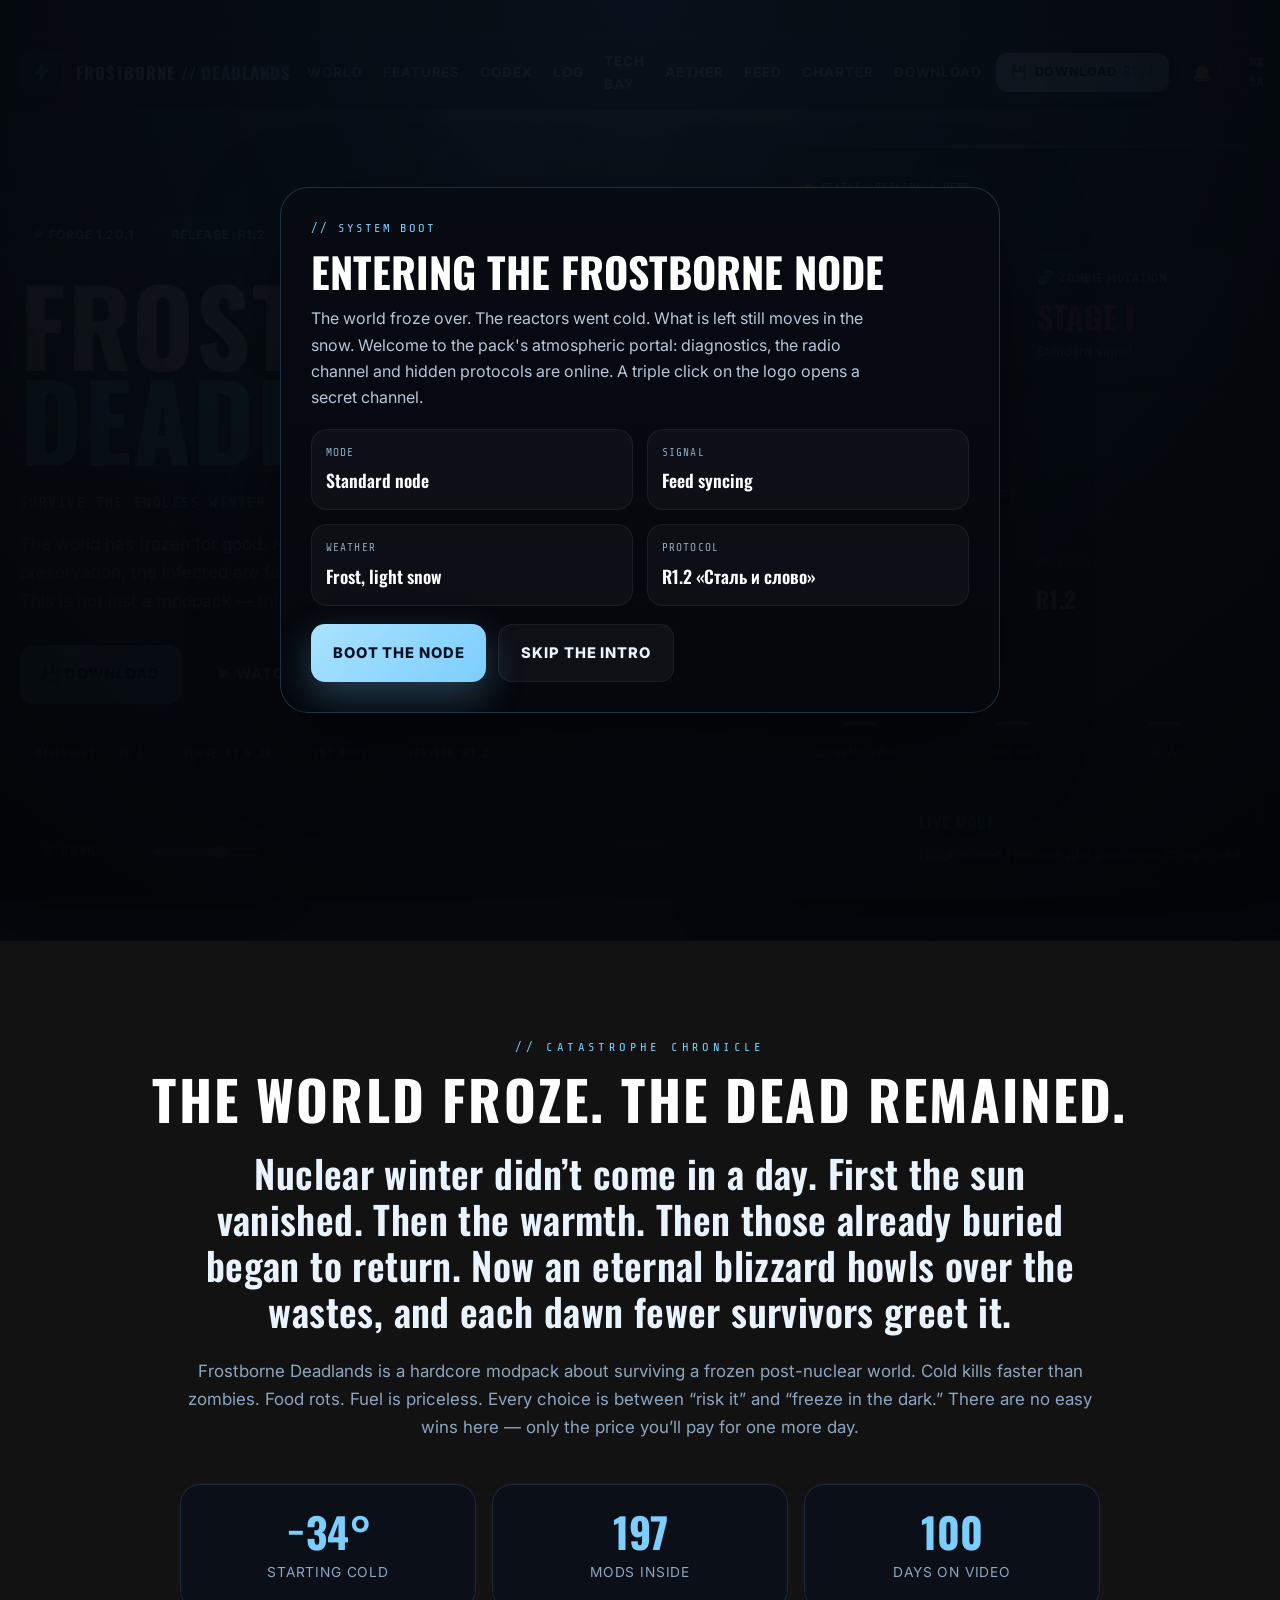
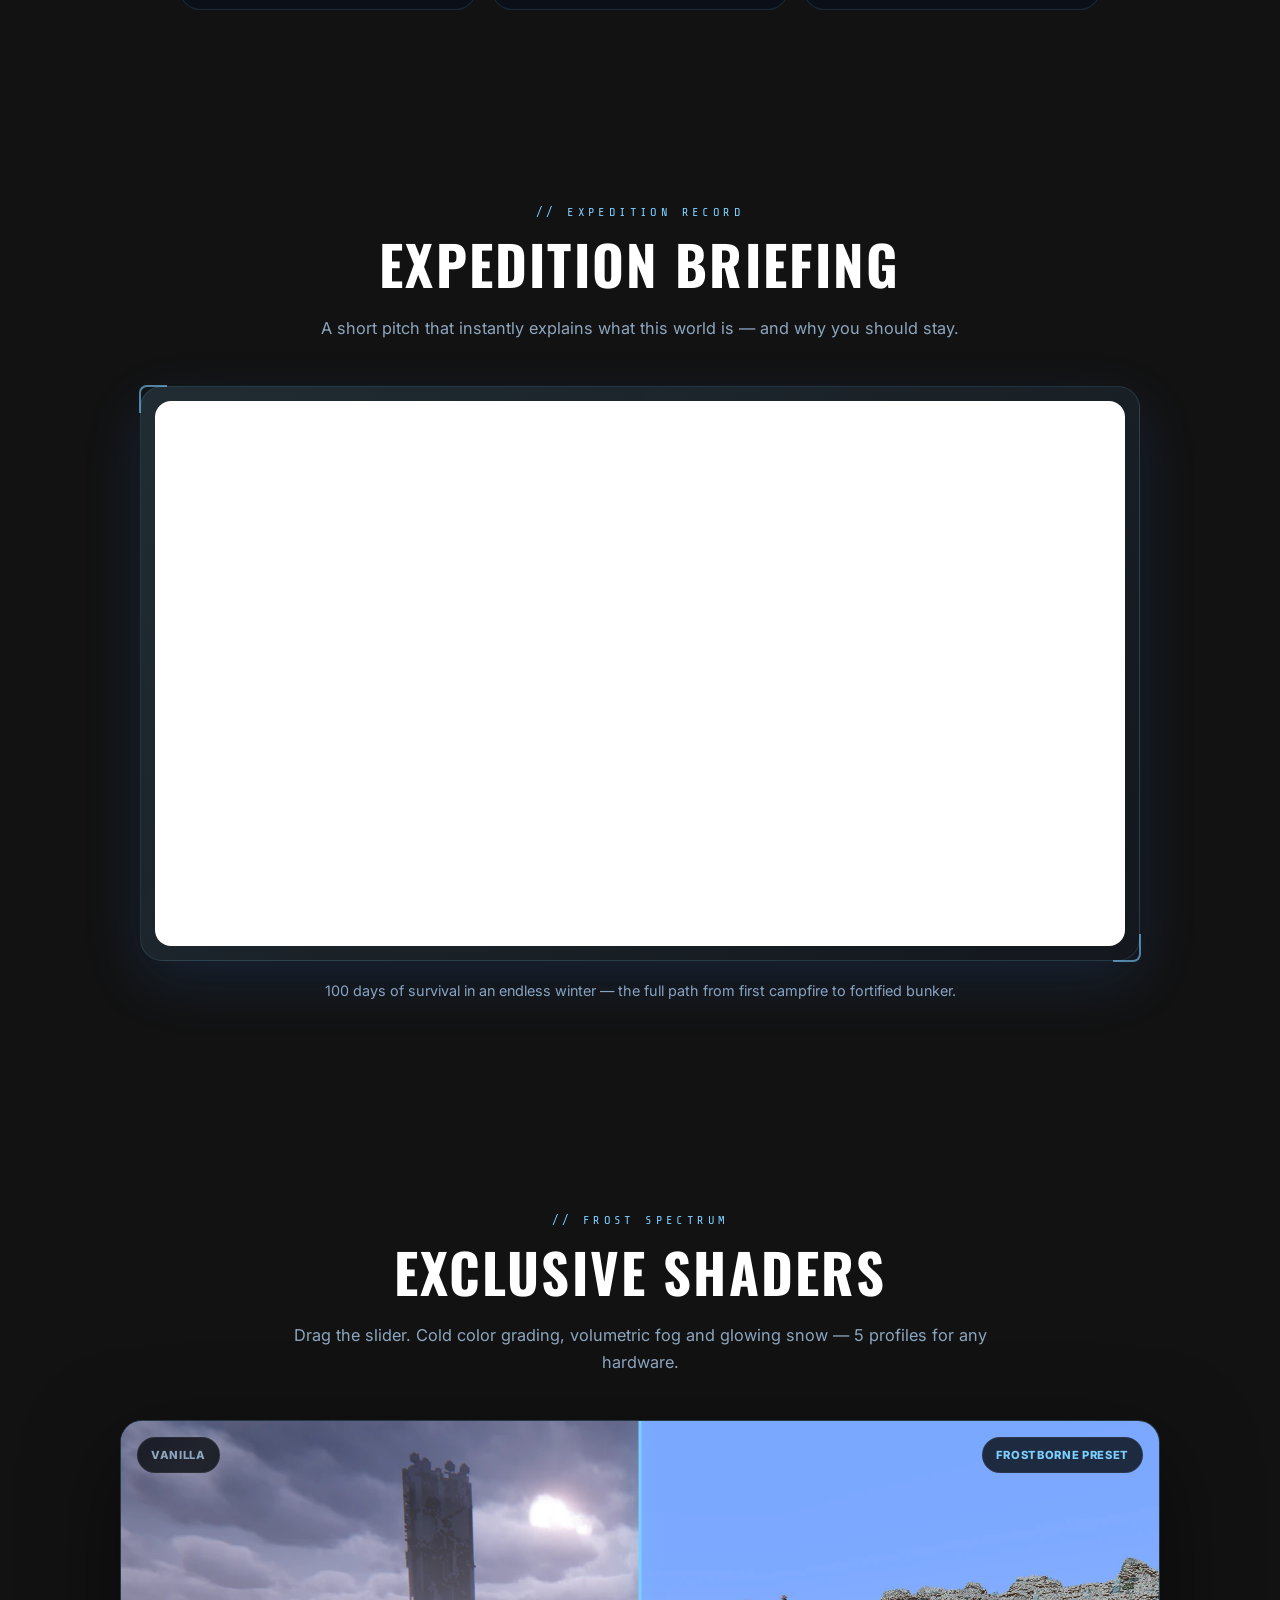
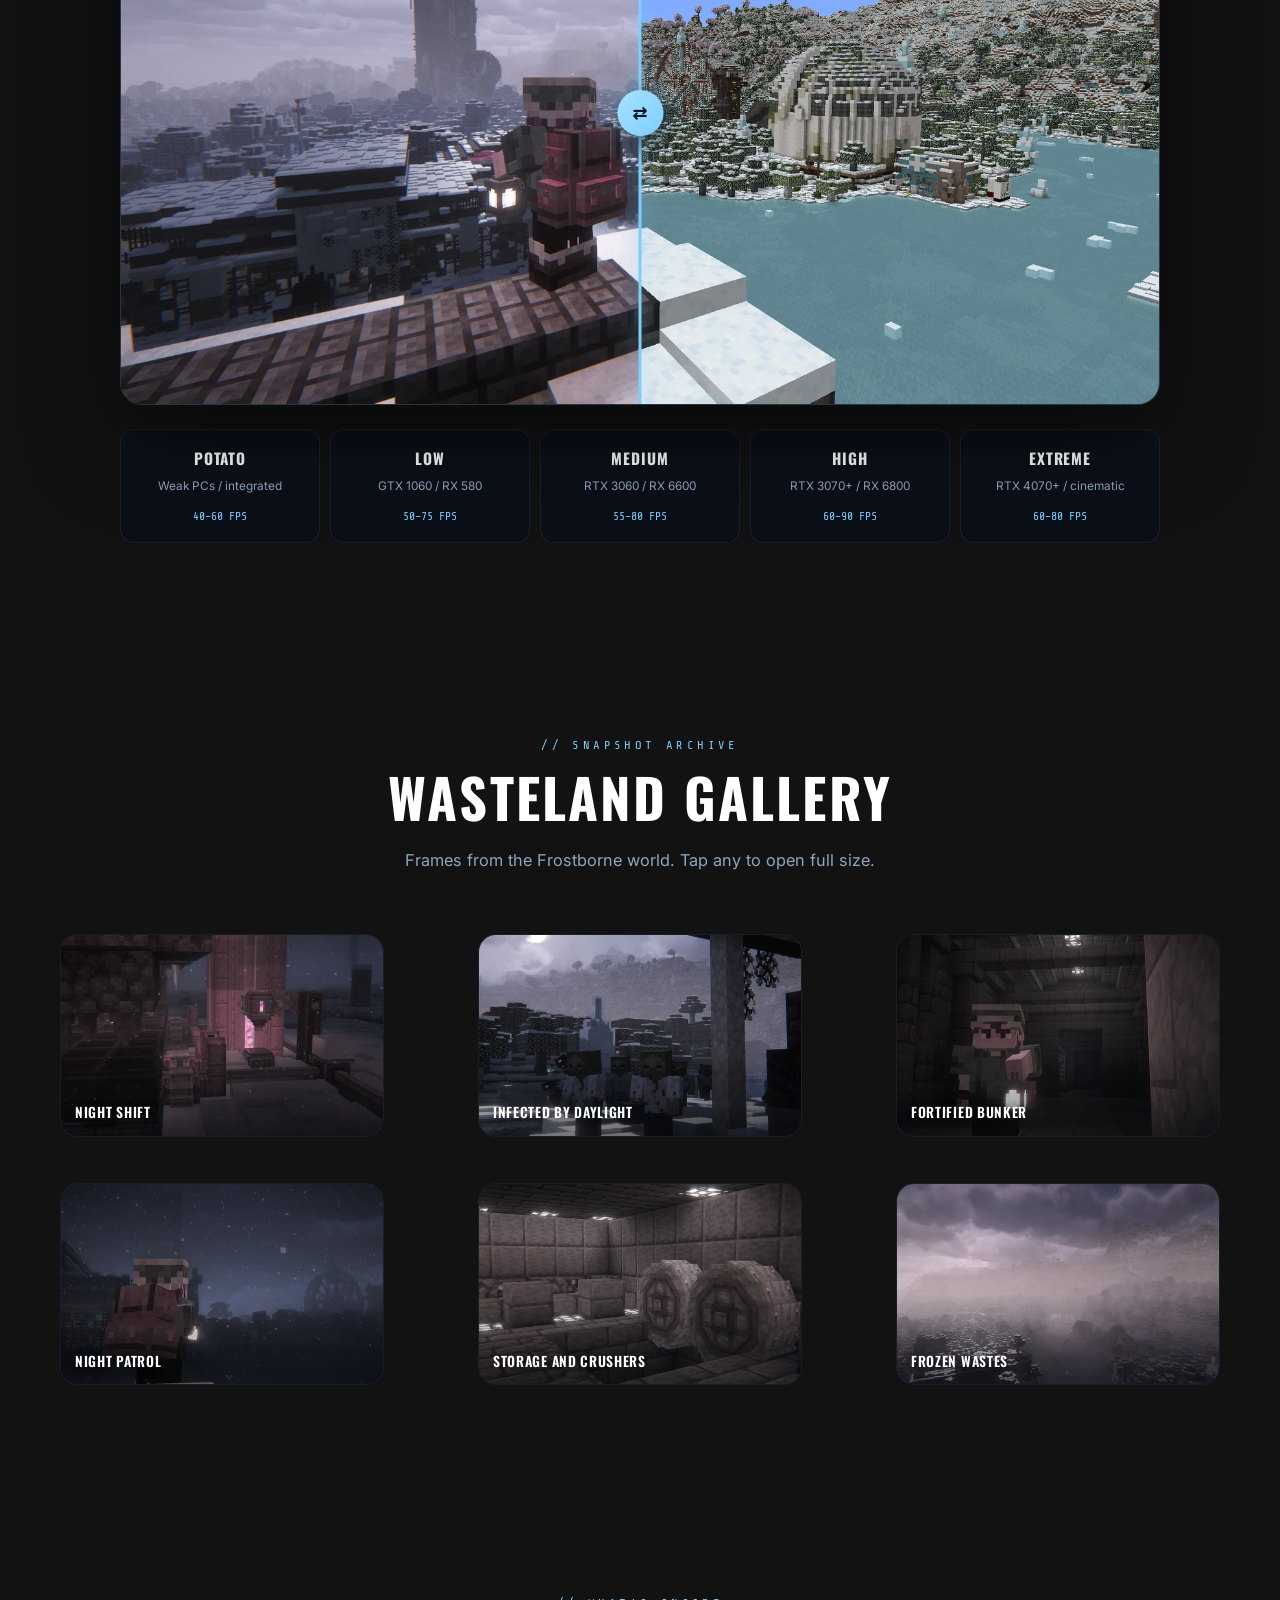
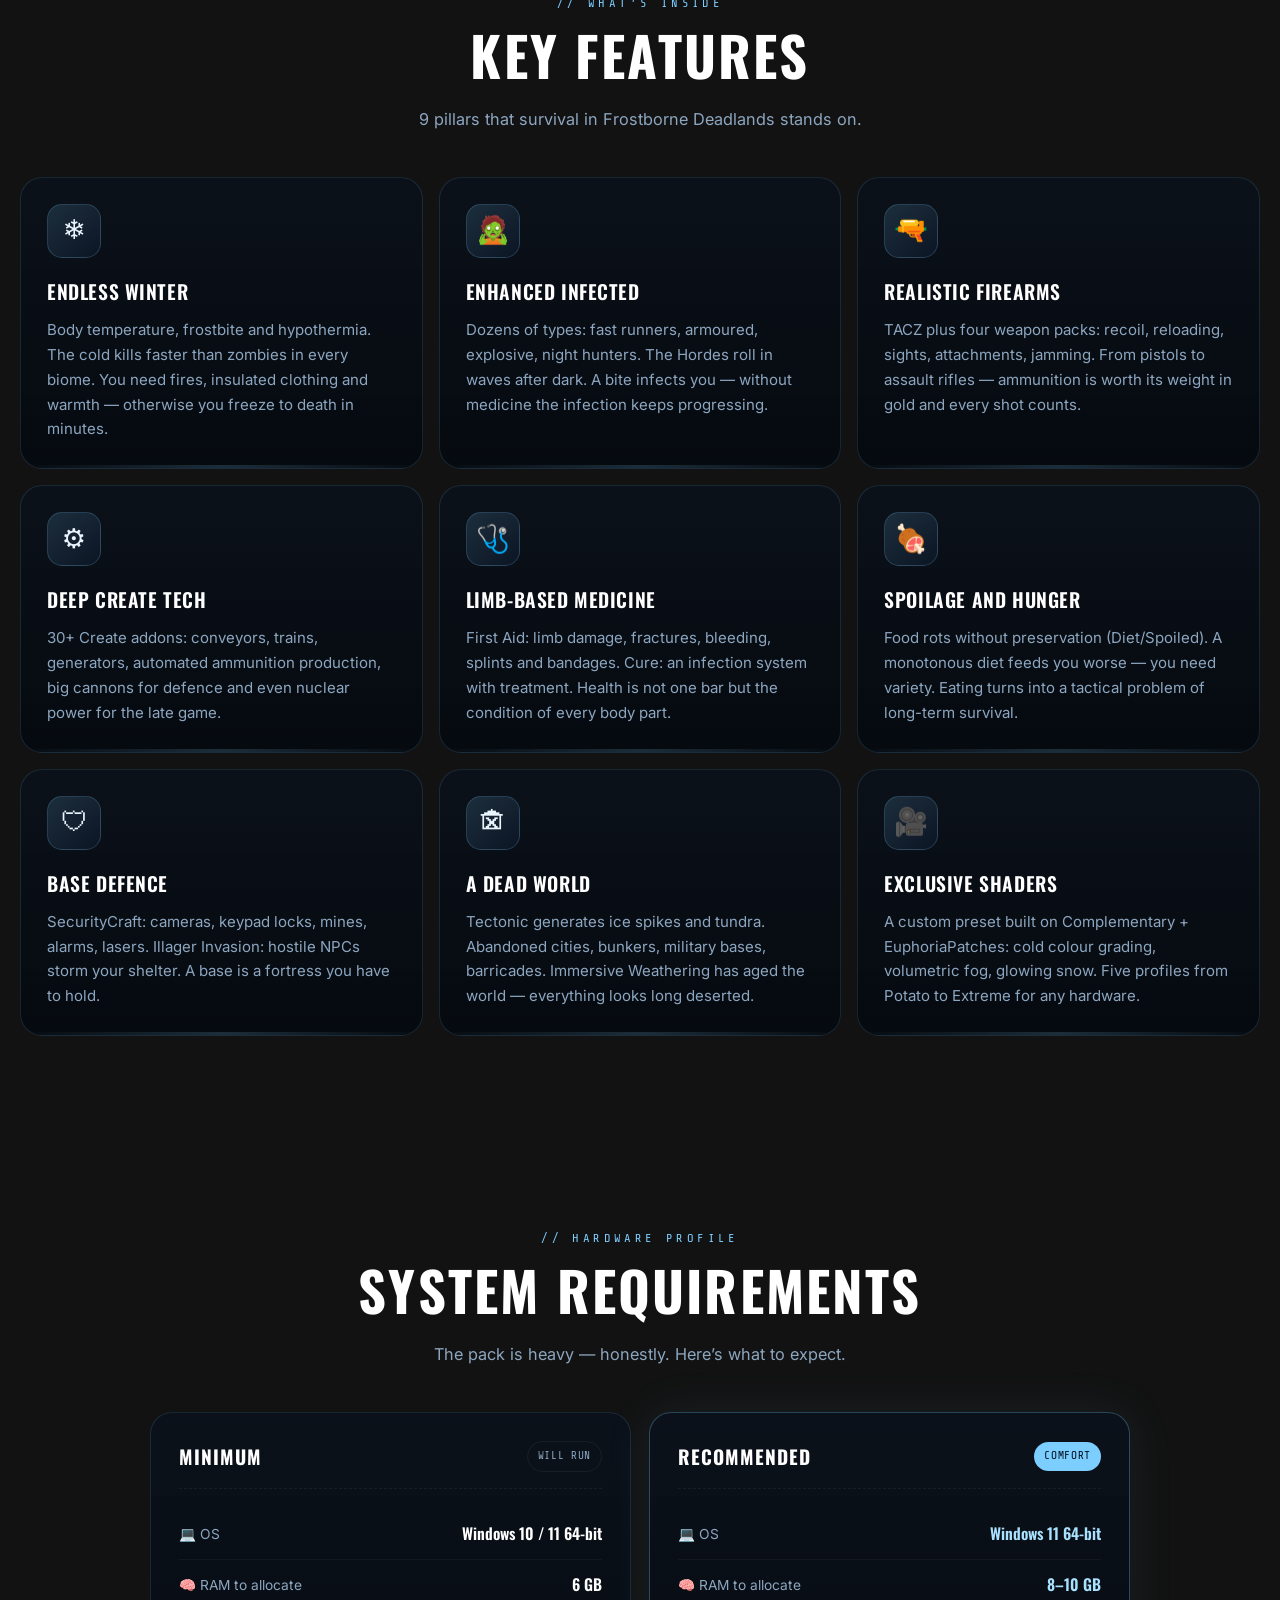
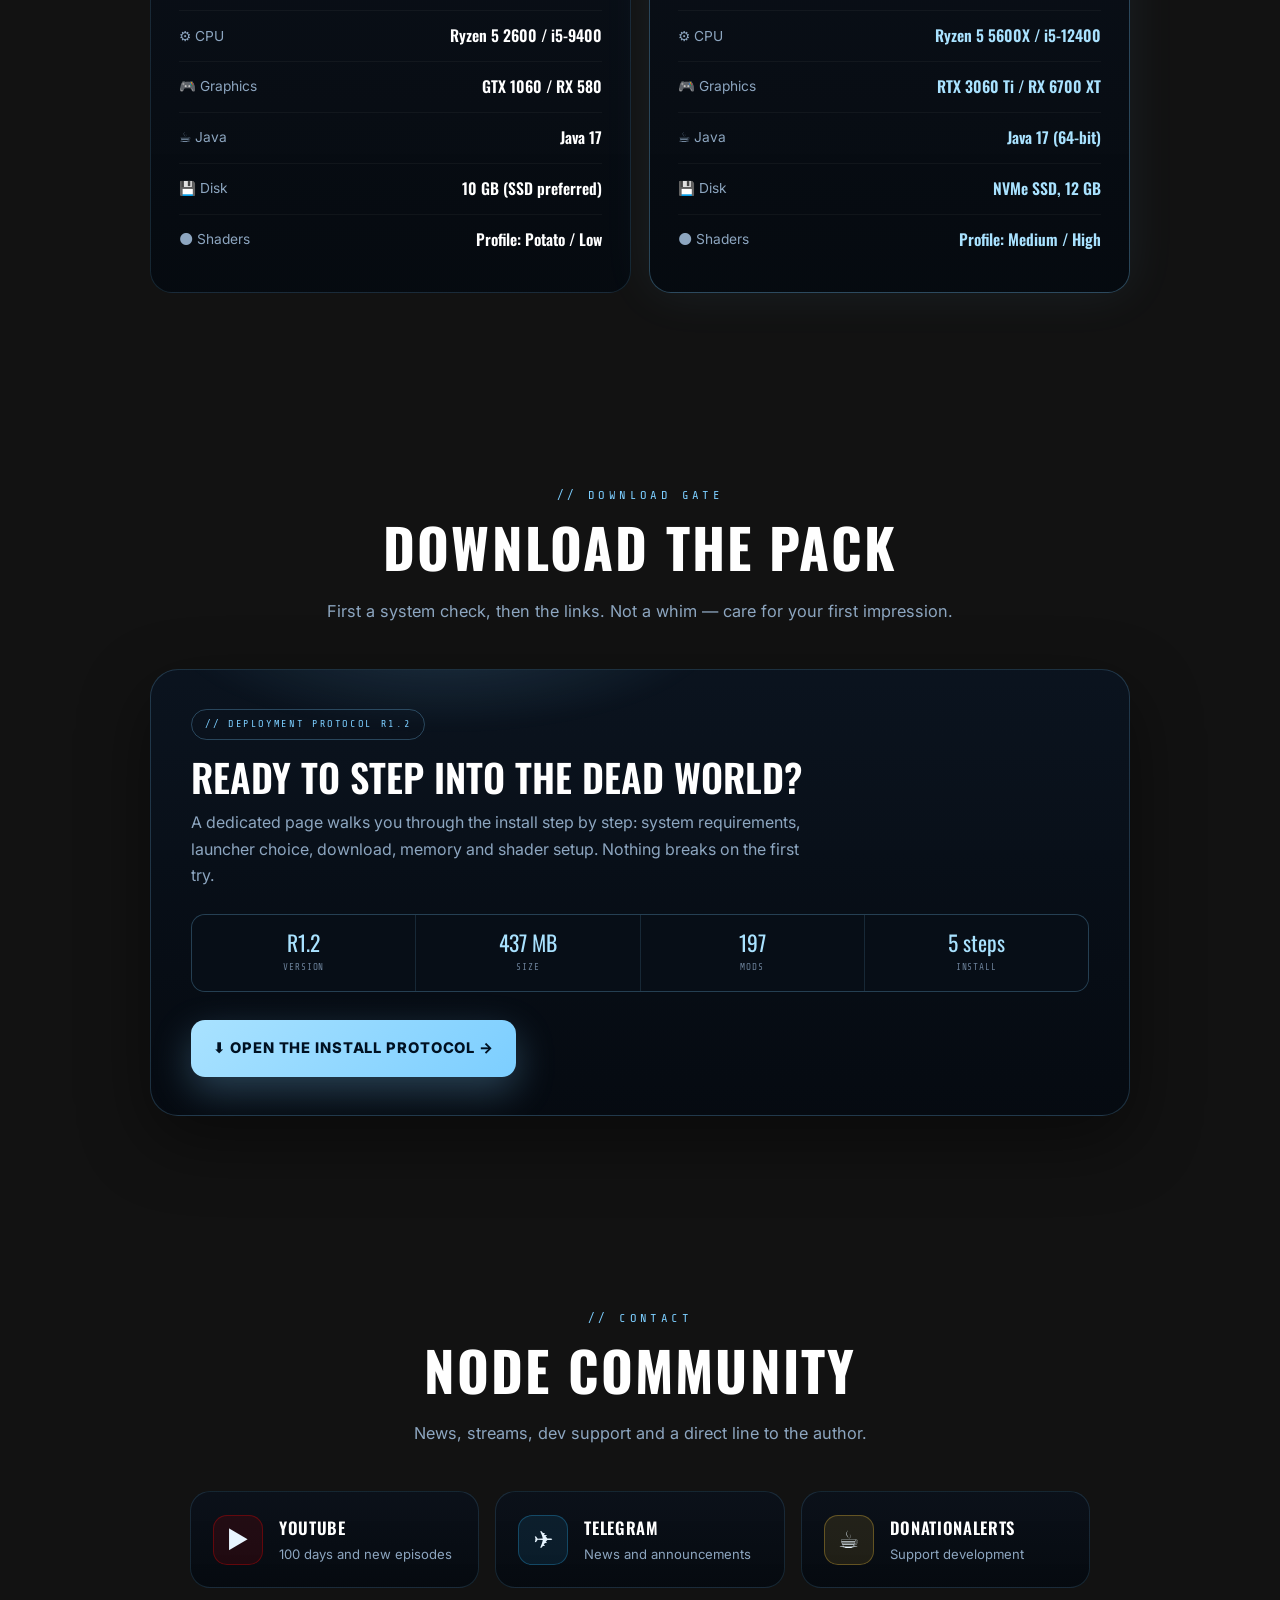
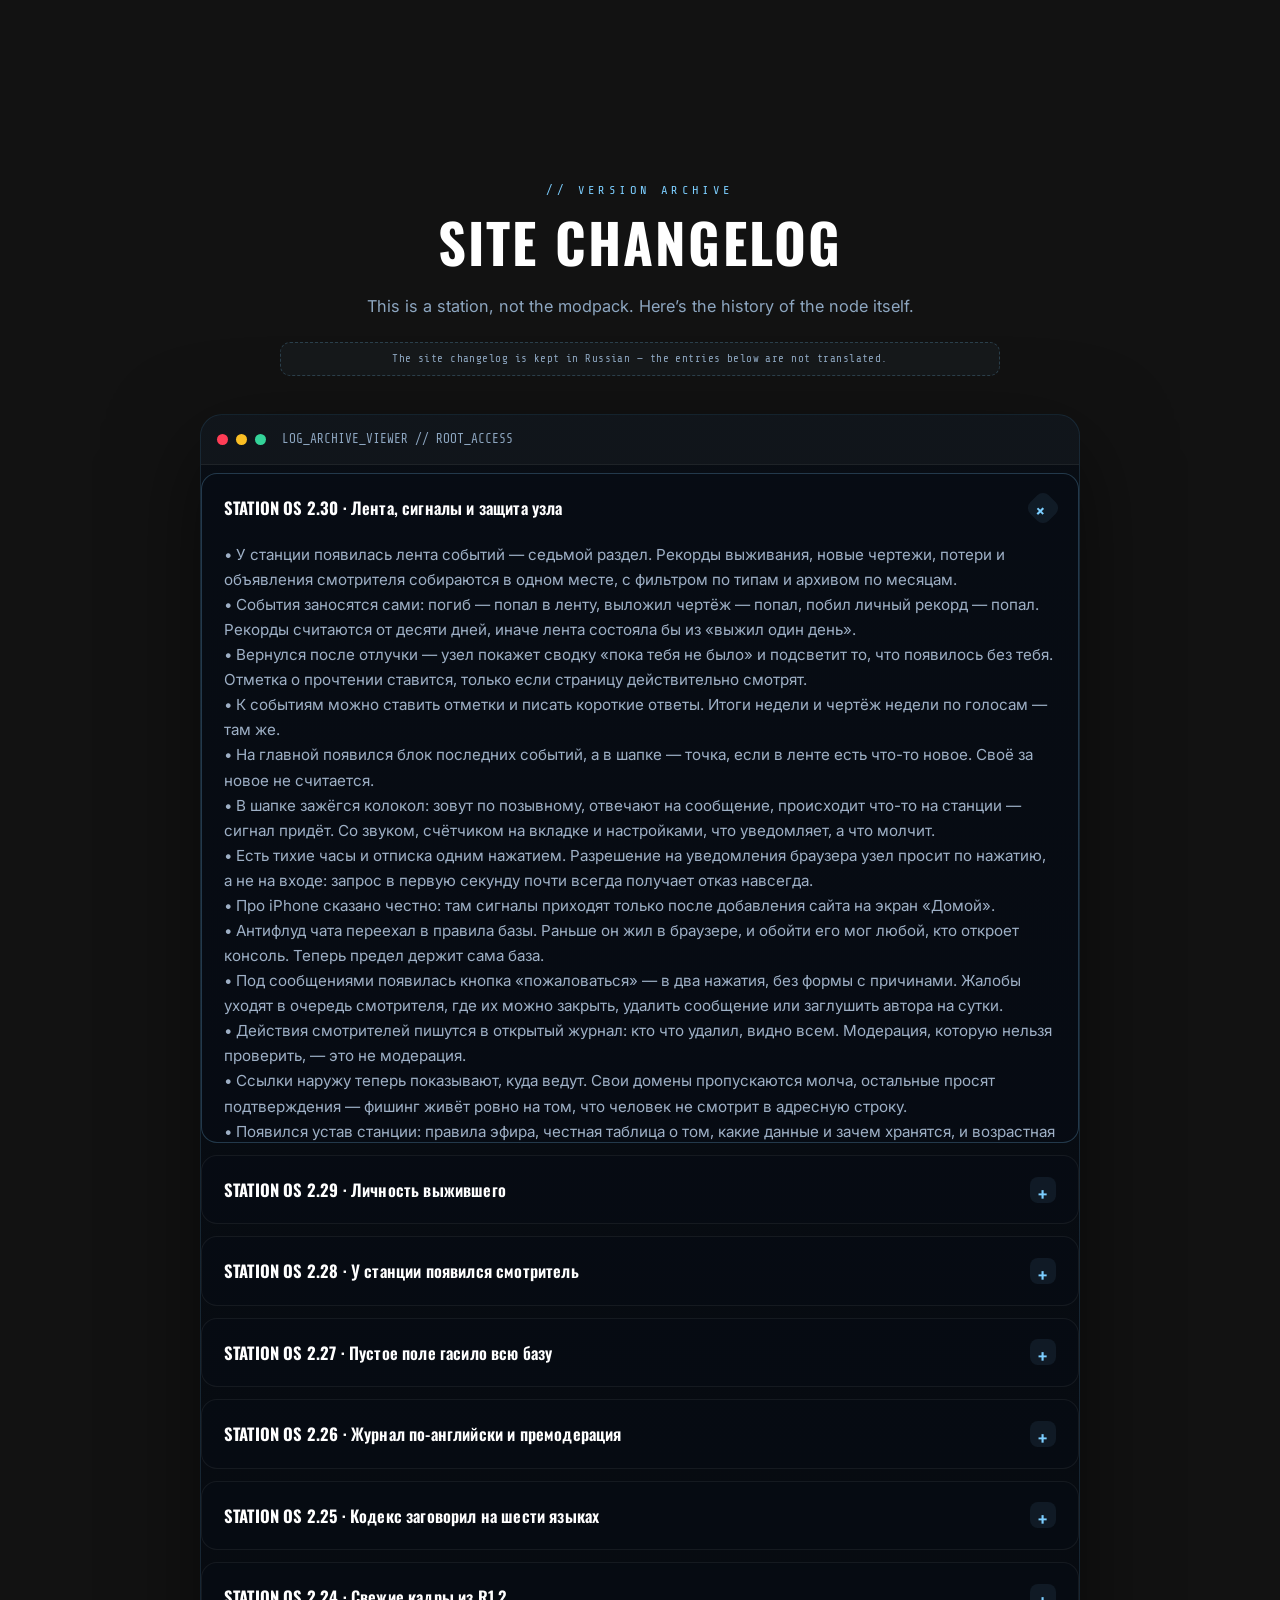
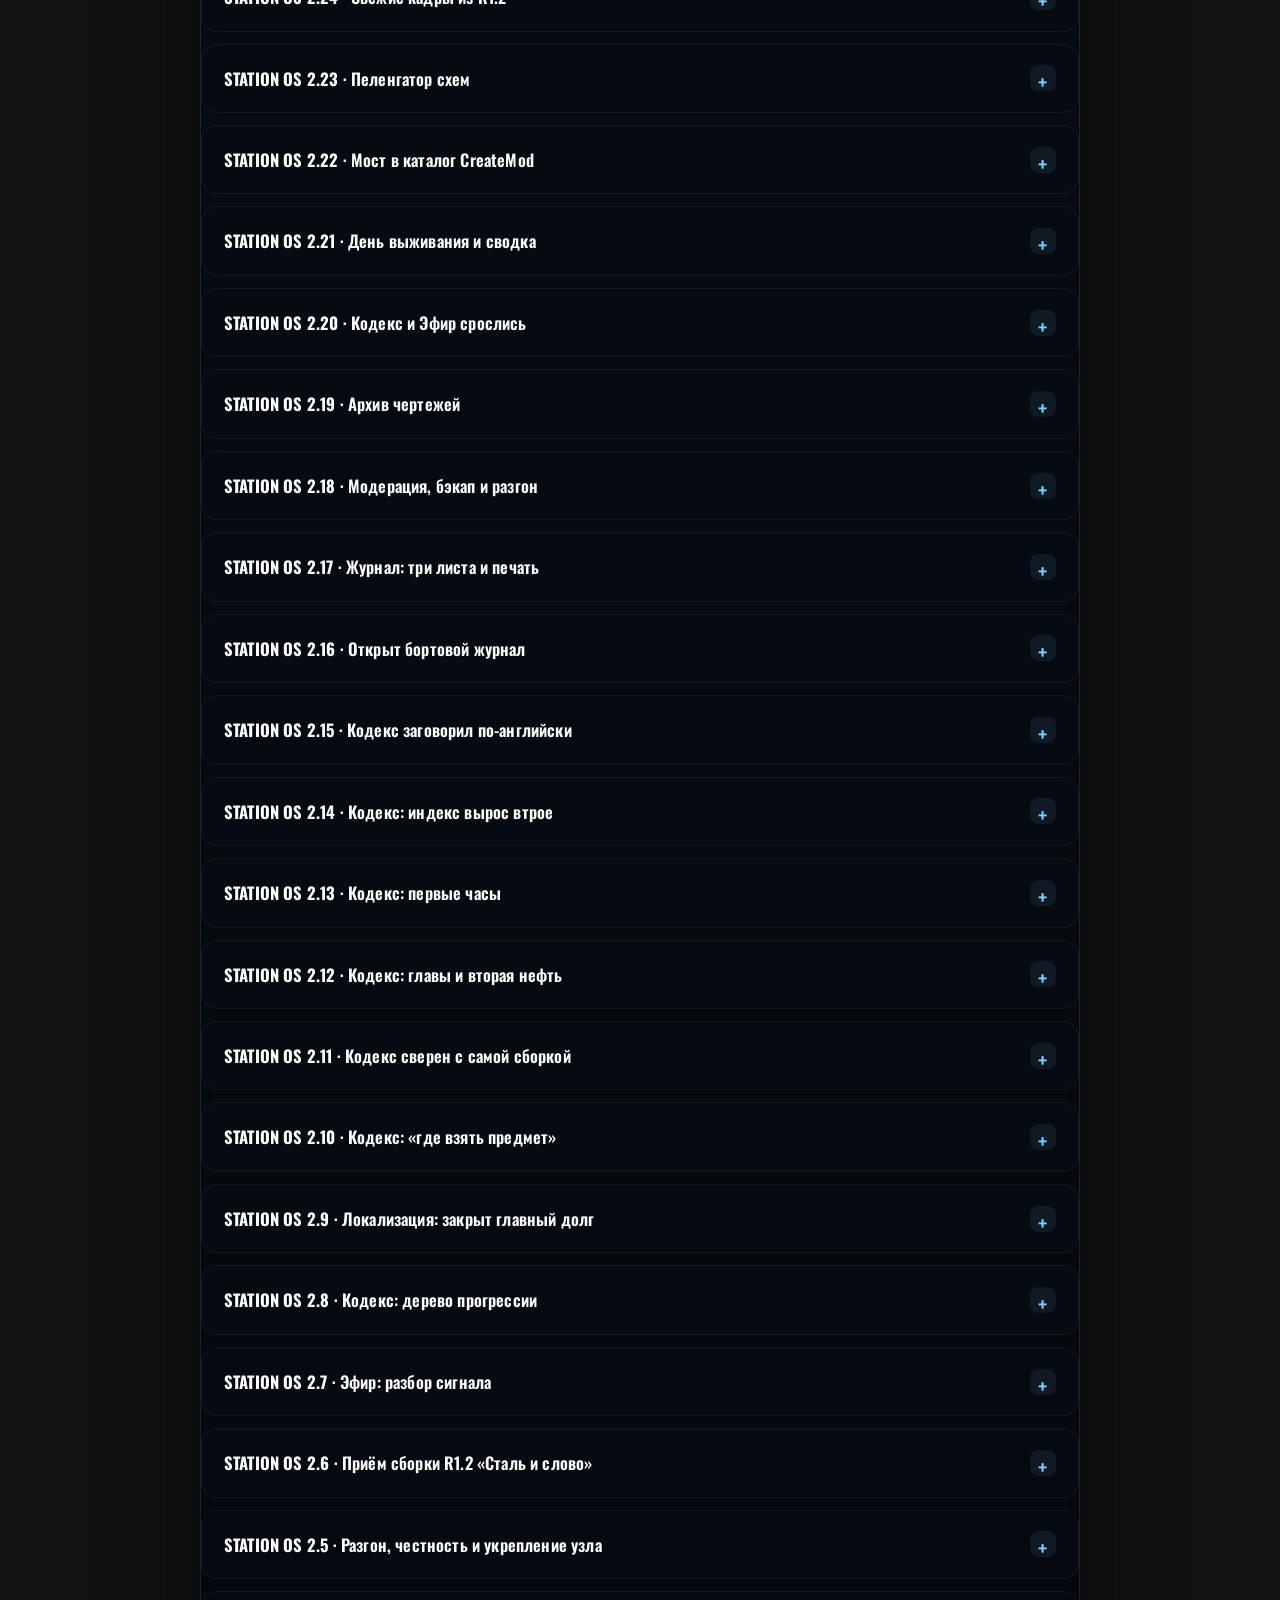
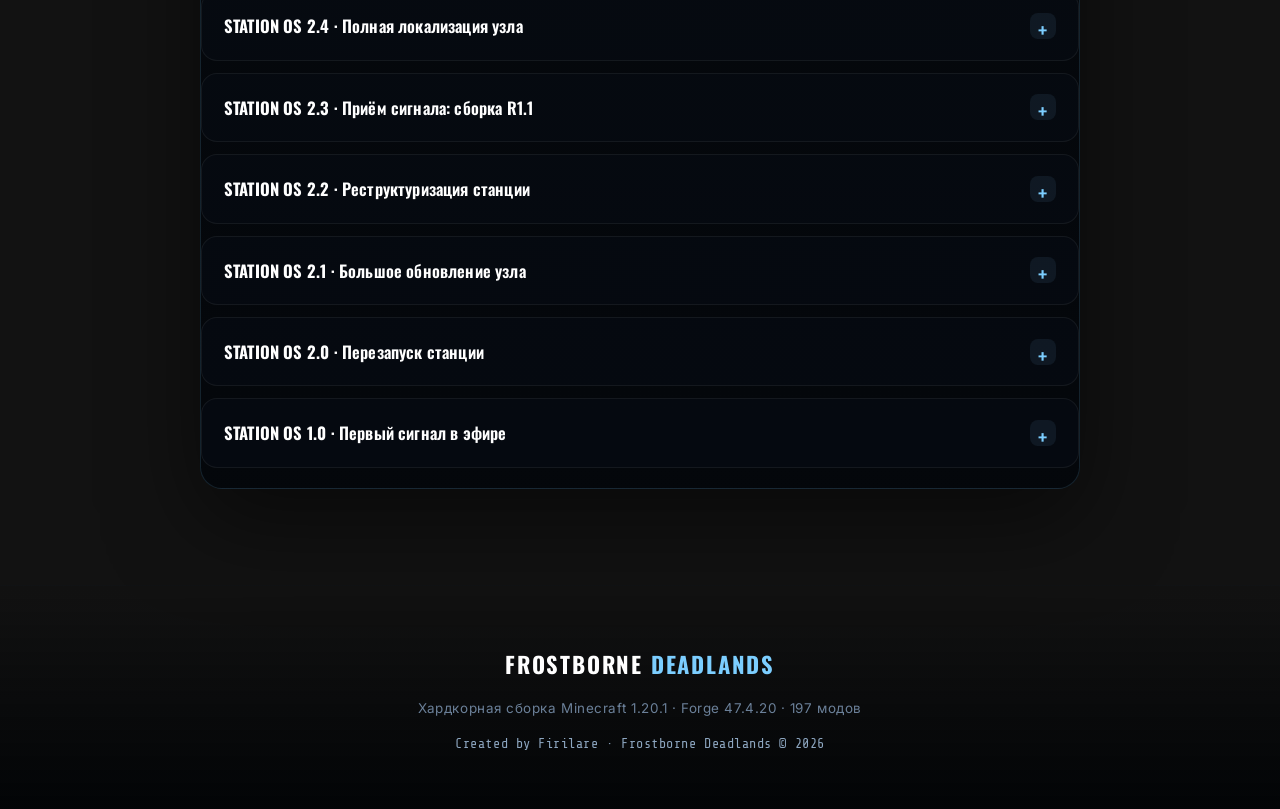
==== commit 8377996f: "Hotfix update" ====
--- a/index.html
+++ b/index.html
@@ -102,6 +102,47 @@
   @keyframes auroraDrift{0%{transform:translateX(-4%) skewX(-2deg); opacity:.4}100%{transform:translateX(4%) skewX(2deg); opacity:.65}}
   body.storm .aurora{background:radial-gradient(60% 80% at 50% 0%, rgba(255,61,86,.12), transparent 70%)}
 
+  /* ---------- загрузочный шлюз ----------
+     ⚠ Разметка этого блока жила без единого правила CSS — цифры валились
+     в столбик, карточка не читалась. Стили ниже — недостающая половина. */
+  .dl-cta{position:relative; max-width:980px; margin:0 auto; border-radius:var(--radius-lg);
+    border:1px solid rgba(124,206,255,.2); background:linear-gradient(180deg,
+      rgba(10,20,33,.86), rgba(5,10,17,.94)); overflow:hidden;
+    box-shadow:0 24px 70px rgba(0,0,0,.45)}
+  .dl-cta-glow{position:absolute; inset:-40% 30% auto -10%; height:280px; pointer-events:none;
+    background:radial-gradient(closest-side, rgba(124,206,255,.16), transparent 70%);
+    filter:blur(6px)}
+  .dl-cta-body{position:relative; z-index:1; padding:38px 40px}
+  .dl-cta-badge{display:inline-block; font-family:"Share Tech Mono", monospace; font-size:.64rem;
+    letter-spacing:.16em; text-transform:uppercase; color:var(--ice);
+    border:1px solid rgba(124,206,255,.28); border-radius:999px; padding:6px 13px; margin-bottom:16px}
+  .dl-cta-title{font-family:var(--font-display, Oswald), sans-serif; font-weight:600;
+    font-size:clamp(1.6rem, 3.4vw, 2.4rem); line-height:1.08; text-transform:uppercase;
+    color:#fff; margin:0 0 12px}
+  .dl-cta-text{max-width:62ch; color:var(--muted); margin:0 0 26px; line-height:1.65}
+
+  /* Цифры — в ряд: их четыре, и в столбик они читаются как список покупок. */
+  .dl-cta-meta{display:grid; grid-template-columns:repeat(4, minmax(0,1fr)); gap:1px;
+    background:var(--line); border:1px solid var(--line); border-radius:14px;
+    overflow:hidden; margin-bottom:28px}
+  .dl-cta-stat{background:rgba(6,12,20,.9); padding:16px 14px; text-align:center}
+  .dl-cta-stat .v{font-family:var(--font-display, Oswald), sans-serif; font-size:1.35rem;
+    color:var(--ice-bright); line-height:1.1}
+  .dl-cta-stat .l{margin-top:5px; font-family:"Share Tech Mono", monospace; font-size:.58rem;
+    letter-spacing:.1em; text-transform:uppercase; color:var(--muted-2)}
+  .dl-cta-btn{display:inline-flex; align-items:center; justify-content:center; gap:10px;
+    padding:16px 30px; font-size:1rem}
+
+  @media (max-width:760px){
+    .dl-cta-body{padding:26px 20px}
+    .dl-cta-meta{grid-template-columns:repeat(2, minmax(0,1fr))}
+    .dl-cta-btn{width:100%}
+  }
+  @media (max-width:420px){
+    .dl-cta-stat{padding:13px 10px}
+    .dl-cta-stat .v{font-size:1.15rem}
+  }
+
   /* ---------- ticker ---------- */
   .ticker{
     position:fixed; top:0; left:0; right:0; height:var(--ticker-h); z-index:1001;
@@ -492,6 +533,20 @@
     .gallery{grid-template-columns:repeat(2,1fr)}
     .lb-nav{width:46px; height:46px}
   }
+  /* ⚠ Шапка на телефоне: логотип + кнопка скачивания + колокол + язык + меню
+     не помещаются в 375px и растягивают документ, а вместе с ним и всё, что
+     прибито к его краям (тикер, шапка). Лишнее убираем: кнопка скачивания
+     дублируется на первом экране, а колокол и язык живут в меню. */
+  @media (max-width:680px){
+    .nav-cta{display:none}
+    .nav-actions{gap:9px}
+    .brand-text small{display:none}
+  }
+  @media (max-width:420px){
+    .nb-btn{width:34px;height:34px}
+    .lang-switch{transform:scale(.9);transform-origin:right center}
+  }
+
   @media (max-width:560px){
     .features,.socials,.shader-tiers,.lore-grid{grid-template-columns:1fr}
     .stat-grid,.hud-grid,.metrics-row{grid-template-columns:1fr}
@@ -996,7 +1051,11 @@
         'Ctrl + K открывает поиск по всему узлу: разделы, узлы дерева и предметы в одном окне. Недавние запросы запоминаются.',
         'МОРОЗ-01 научился отвечать данными Кодекса, а не только заготовками: если словаря не хватает, он смотрит в справочник.',
         'У станции появились знаки — за дни, за Кодекс, за прочитанное, за вклад в эфир и за разгаданный шифр. Их не выдают кнопкой: знак считается из того, что узел и так проверяет, поэтому накрутить его нельзя.',
-        'В Хрониках можно посмотреть причины гибели не только за всё время, но и за последний месяц.'
+        'В Хрониках можно посмотреть причины гибели не только за всё время, но и за последний месяц.',
+        'Профиль разложен по вкладкам: личность, прогресс, настройки и отдельная вкладка смотрителя. Раньше всё это шло одной лентой.',
+        'Блок «Скачать сборку» на главной наконец получил оформление — он всё это время жил без стилей, поэтому цифры валились в столбик.',
+        'Техно-доктор стал глубже: распознаёт конфликт OptiFine с Sodium, смерть драйвера, нехватку видеопамяти, битый мир, повреждённый jar, ошибку конфига, несобравшиеся шейдеры и конфликт аддонов Create. Плюс расшифровывает код выхода процесса.',
+        'Смотритель может закрыть неполадку в Костре, а её автор получает об этом сигнал.'
       ]},
       { v:'STATION OS 2.29', t:'Личность выжившего', items:[
         'Узел научился узнавать людей. Раньше личность жила только в браузере: сменил его — стал другим выжившим, а база не отличала одного от другого. Теперь у каждого постоянный пропуск, и на нём держится всё будущее: кланы, личные каналы, репутация.',
--- a/extras.css
+++ b/extras.css
@@ -223,3 +223,15 @@
 .bdg i{font-style:normal;font-size:.85rem;line-height:1}
 .bdg b{font-weight:400;color:#c5d6e8}
 .bdg-none{font-size:.85rem;color:#4a5d70}
+
+
+/* ── страховка от горизонтальной прокрутки ──────────────────────────
+   Один элемент шире экрана растягивает весь документ, и вместе с ним
+   уезжает всё, что прибито к краям: шапка, тикер, модалки. Дешевле
+   запретить это на уровне страницы, чем ловить каждого виновника. */
+html,body{max-width:100%;overflow-x:hidden}
+img,video,canvas,svg,table,pre{max-width:100%}
+@media (max-width:680px){
+  /* длинные ссылки и коды не должны распирать карточки */
+  .msg-text,.entry-b,.note,.a,.bp-n{overflow-wrap:anywhere}
+}
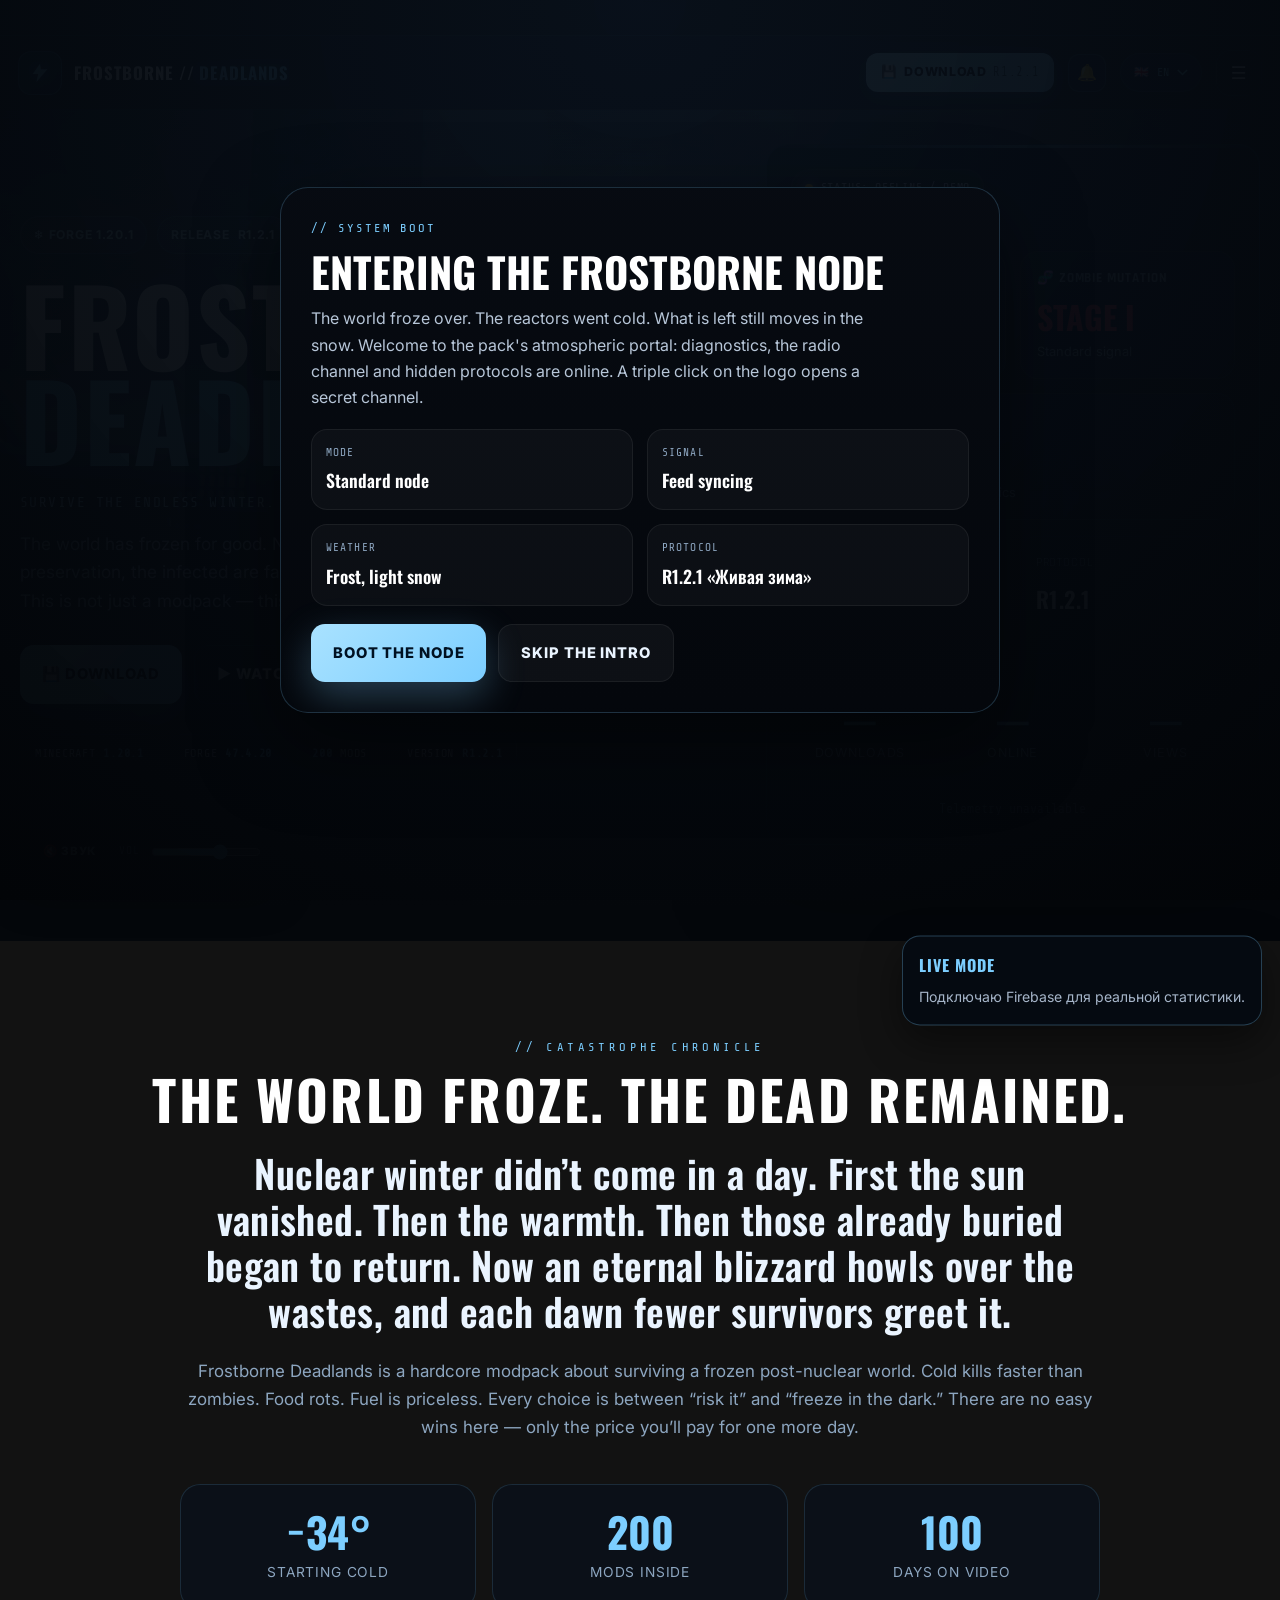
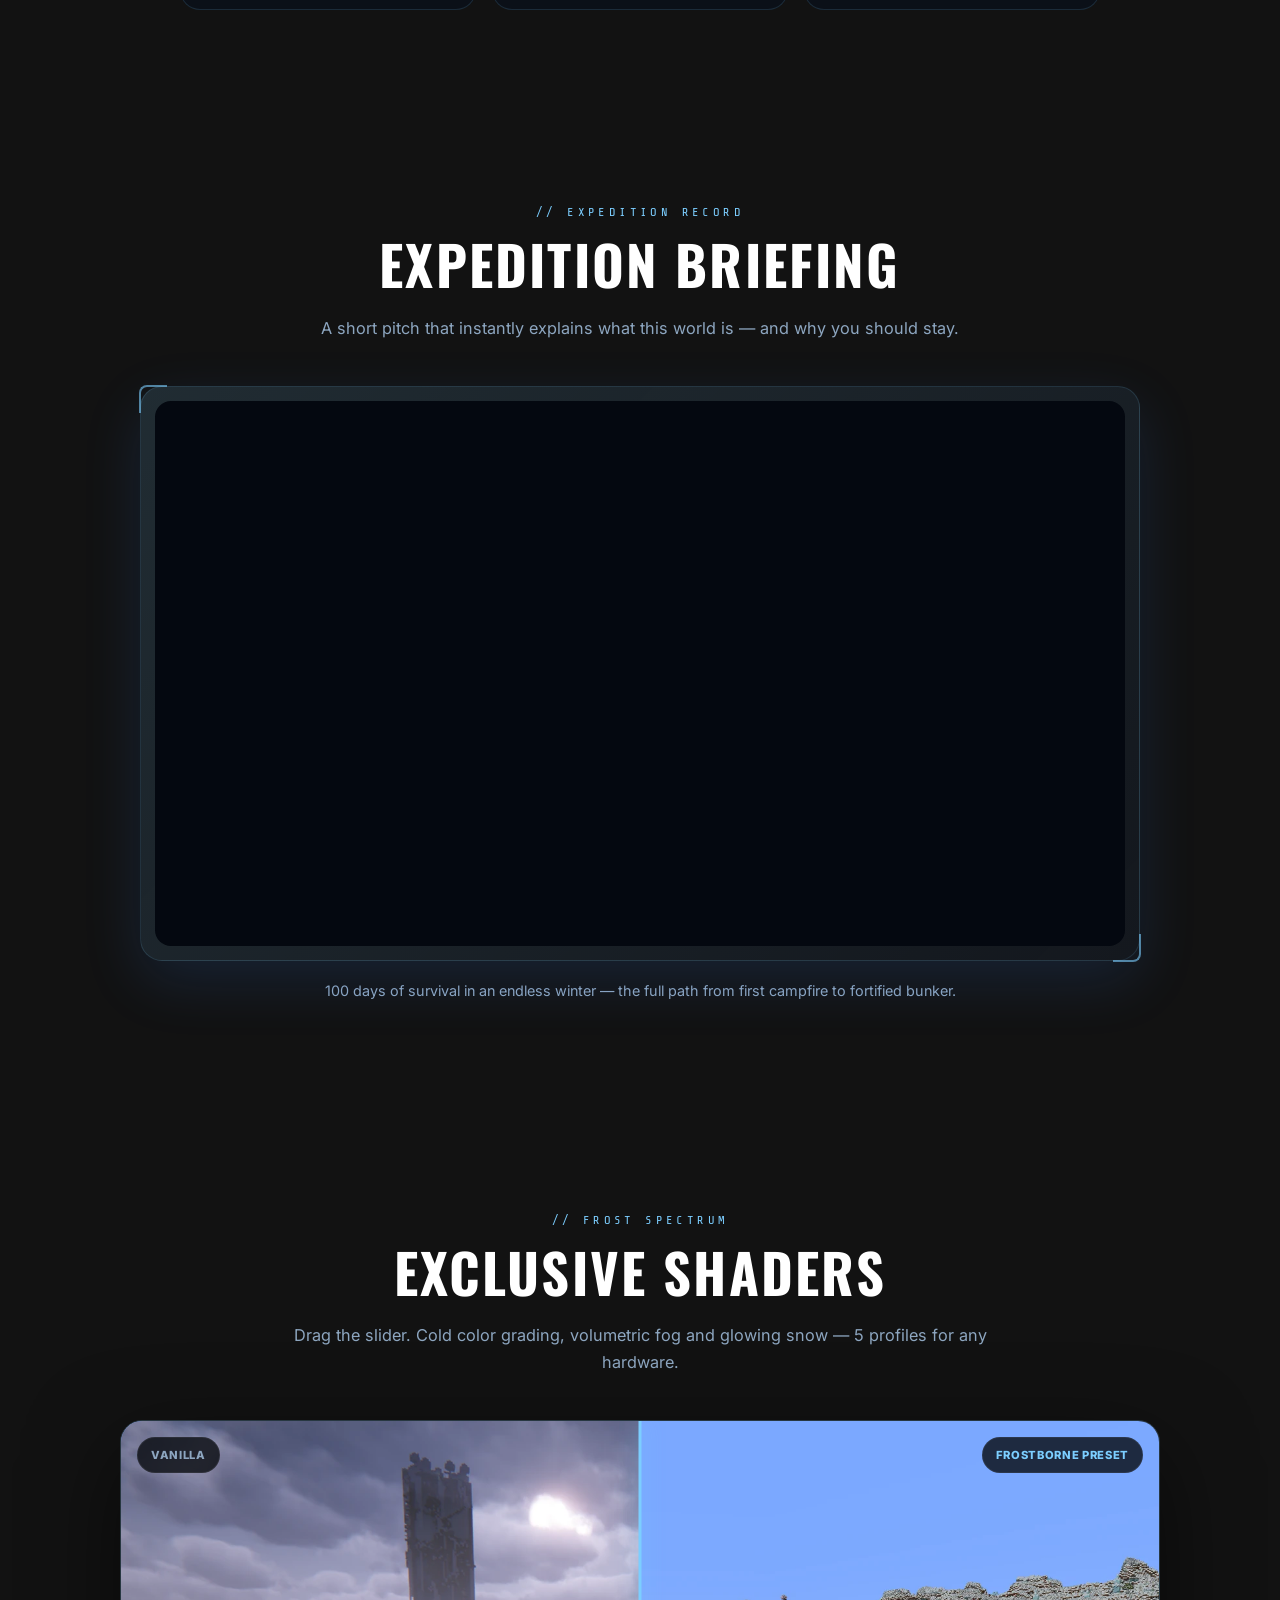
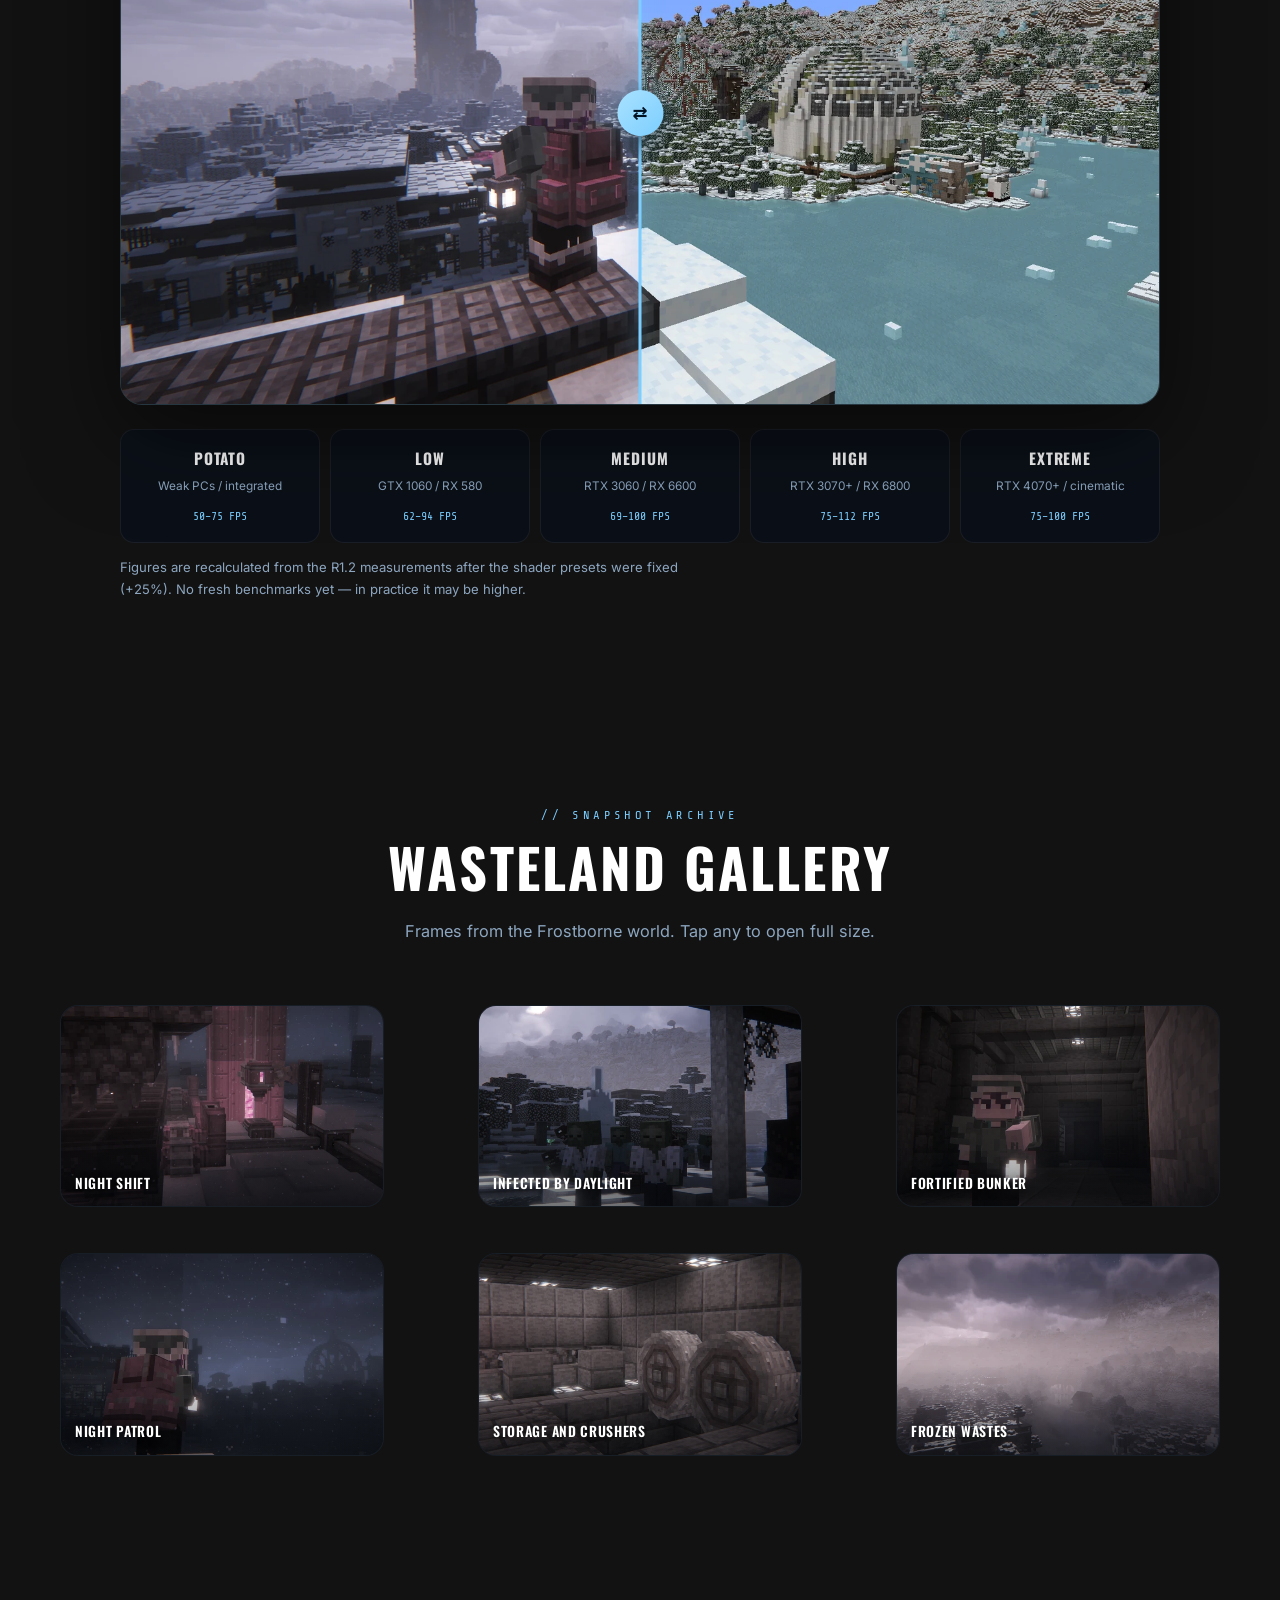
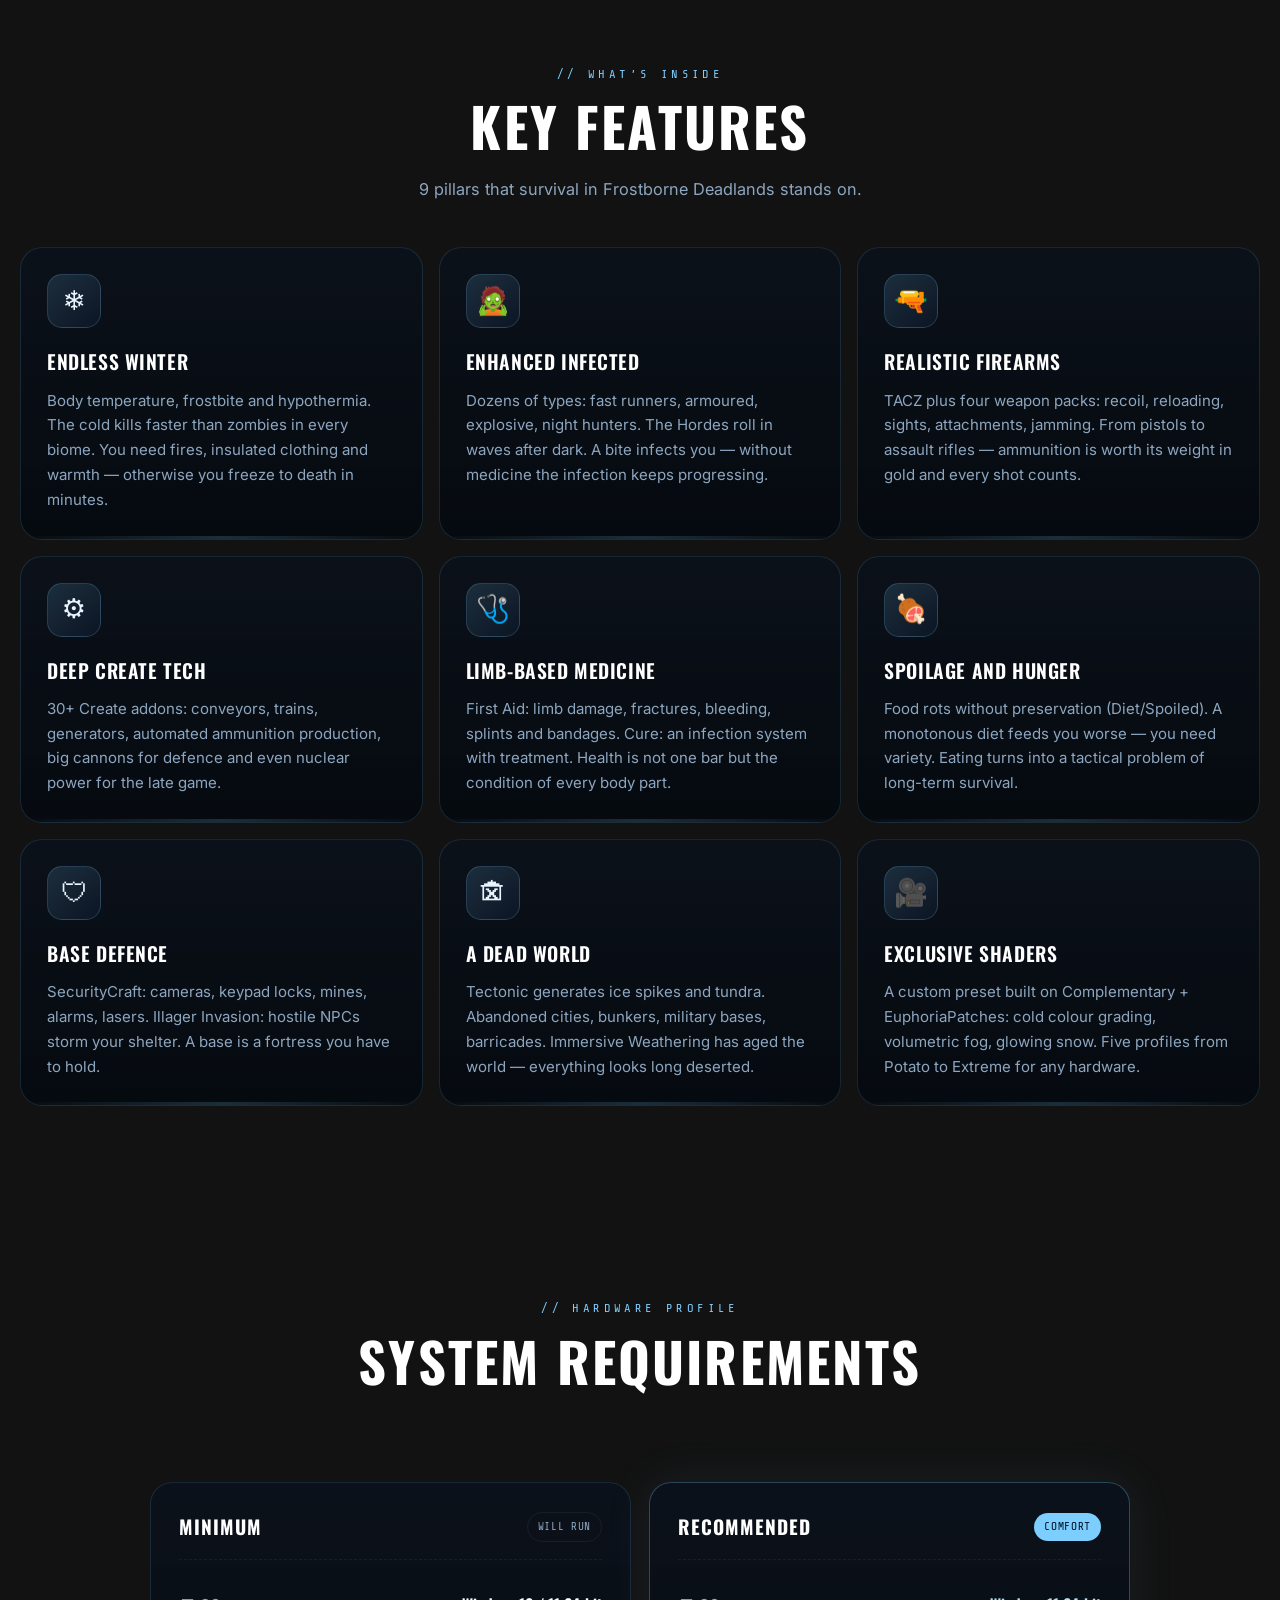
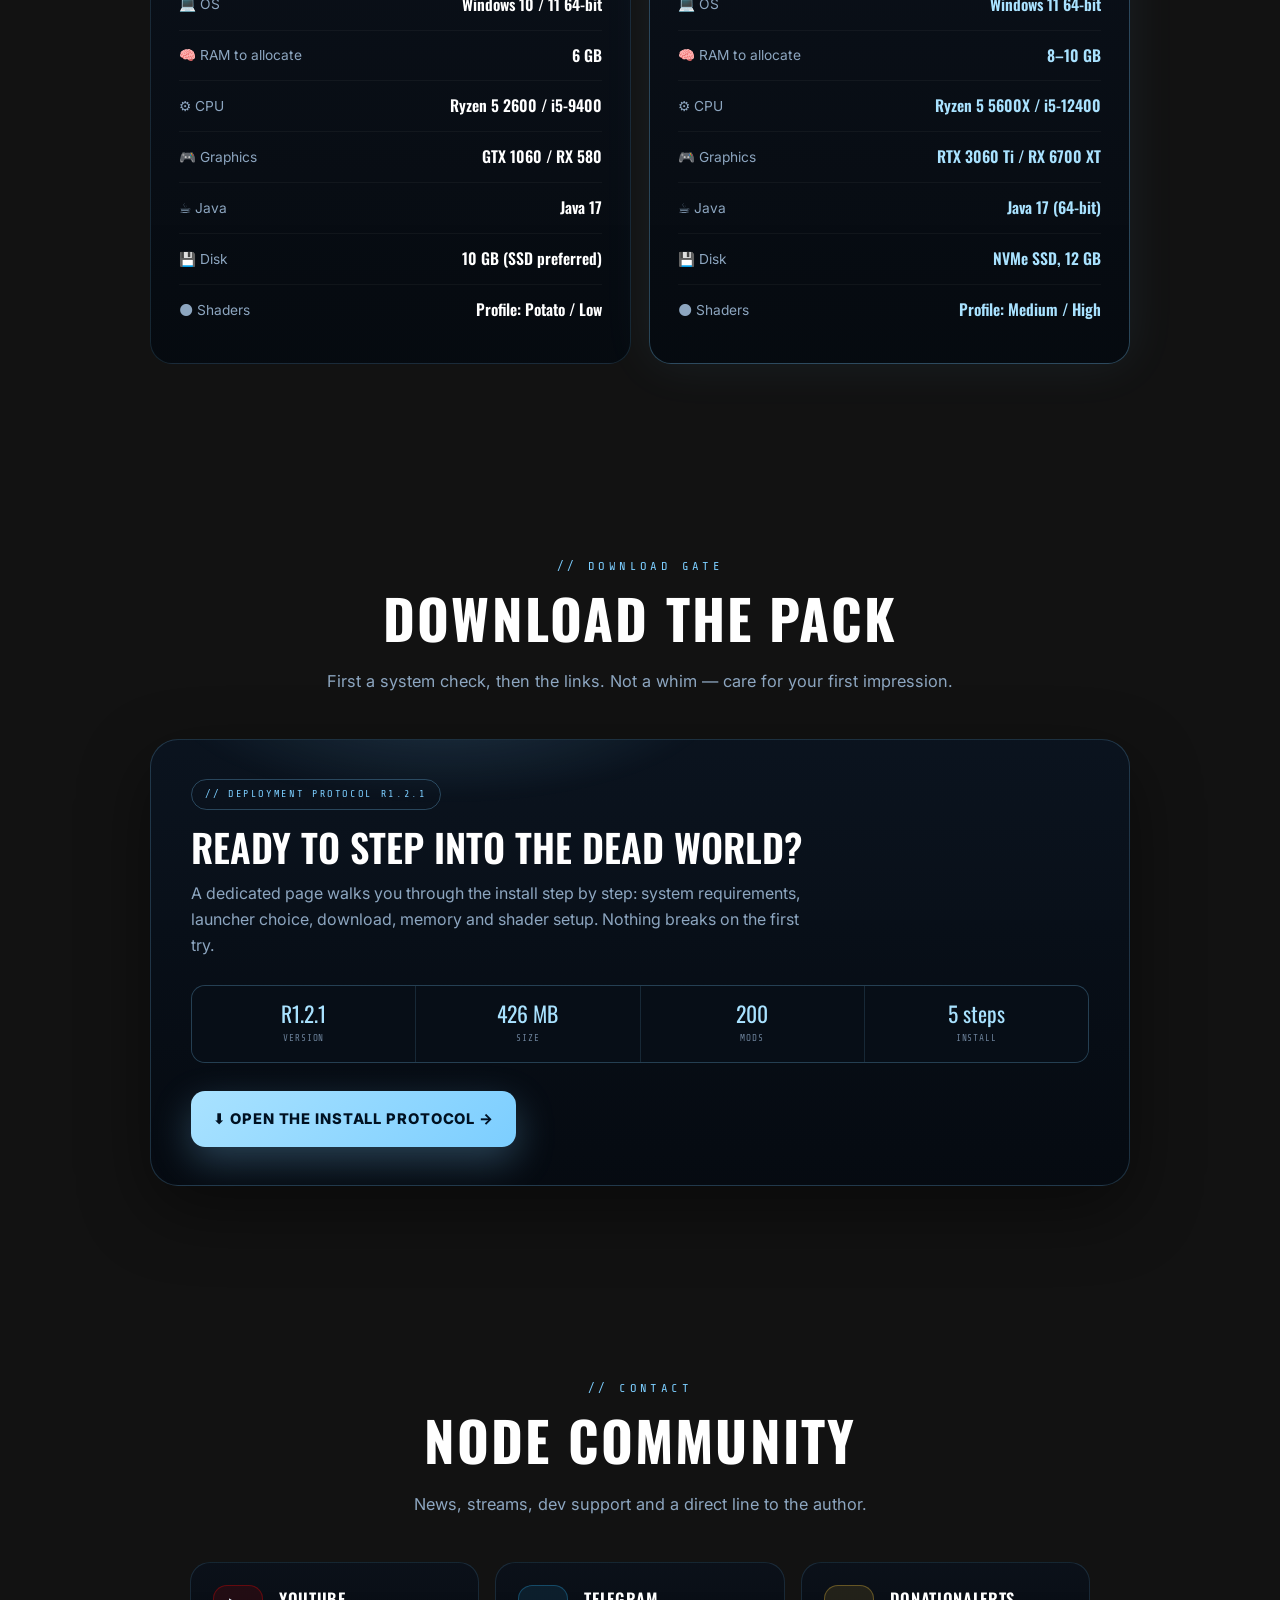
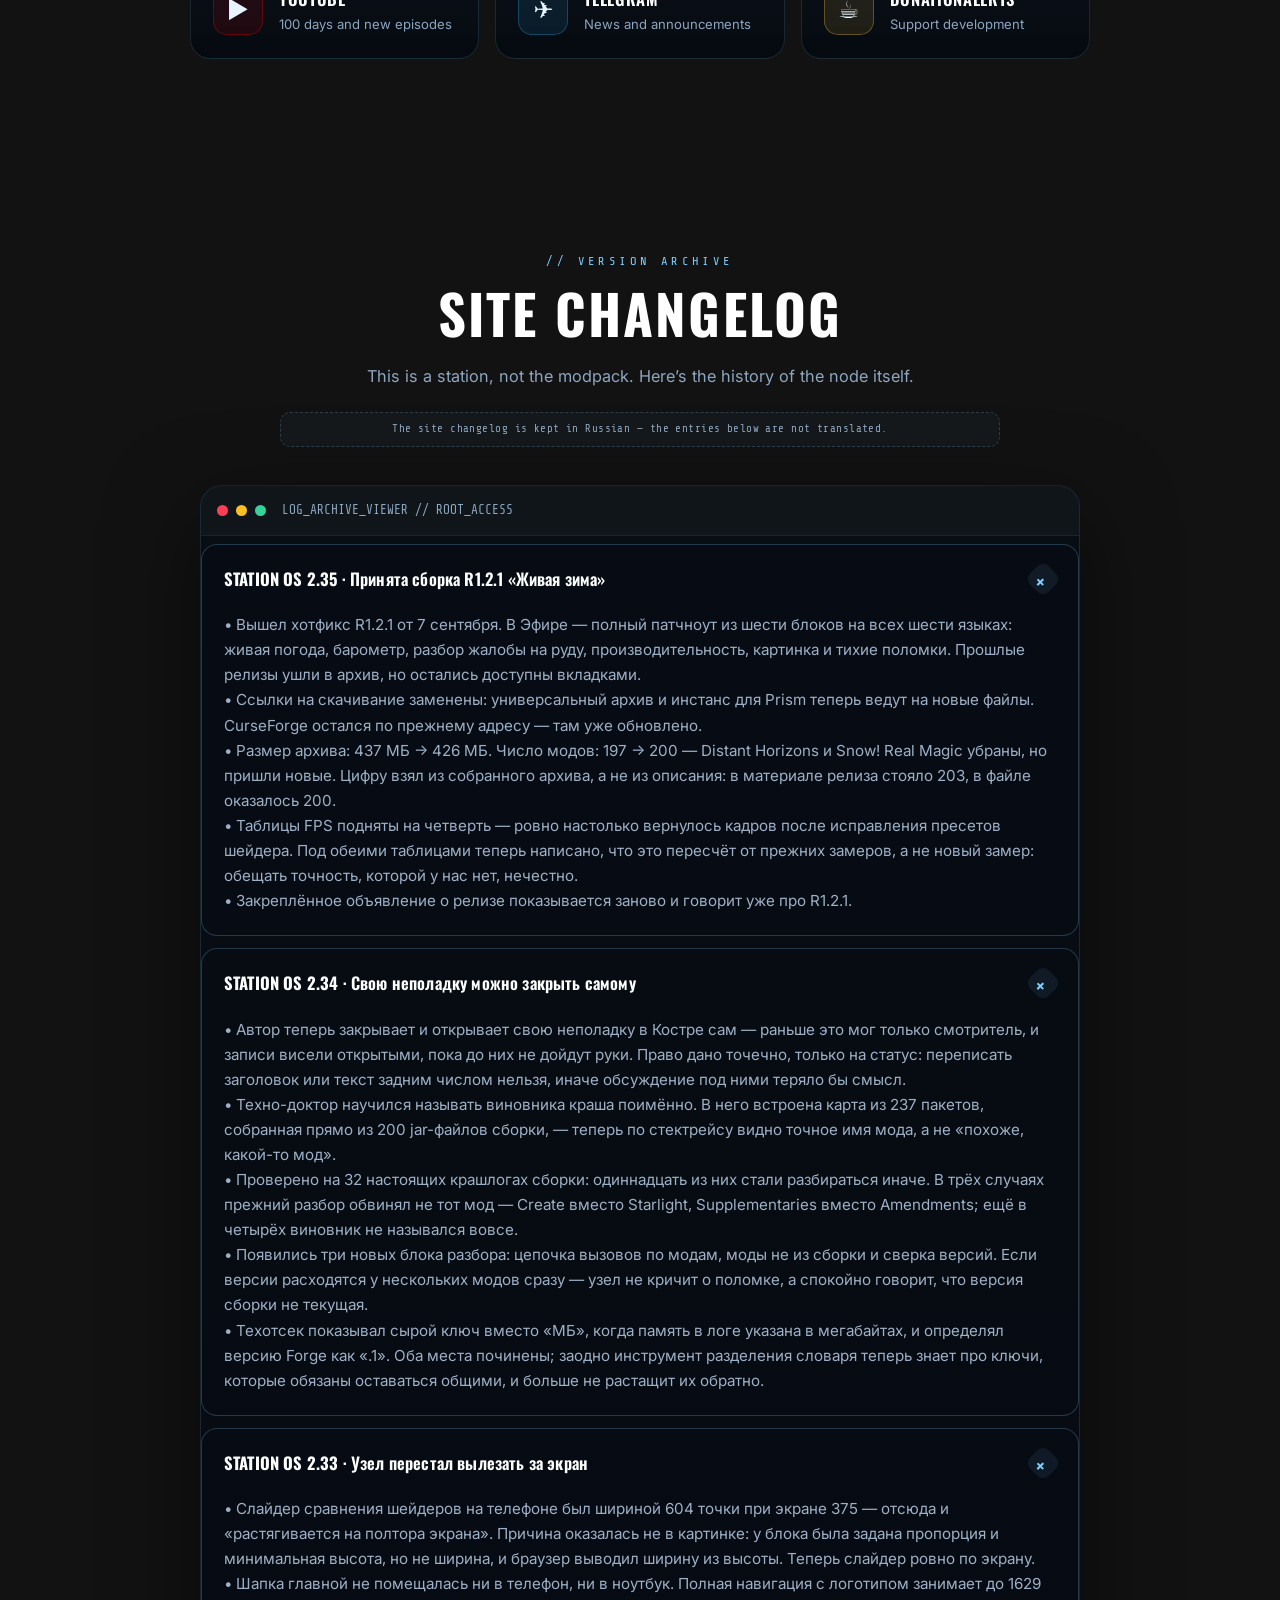
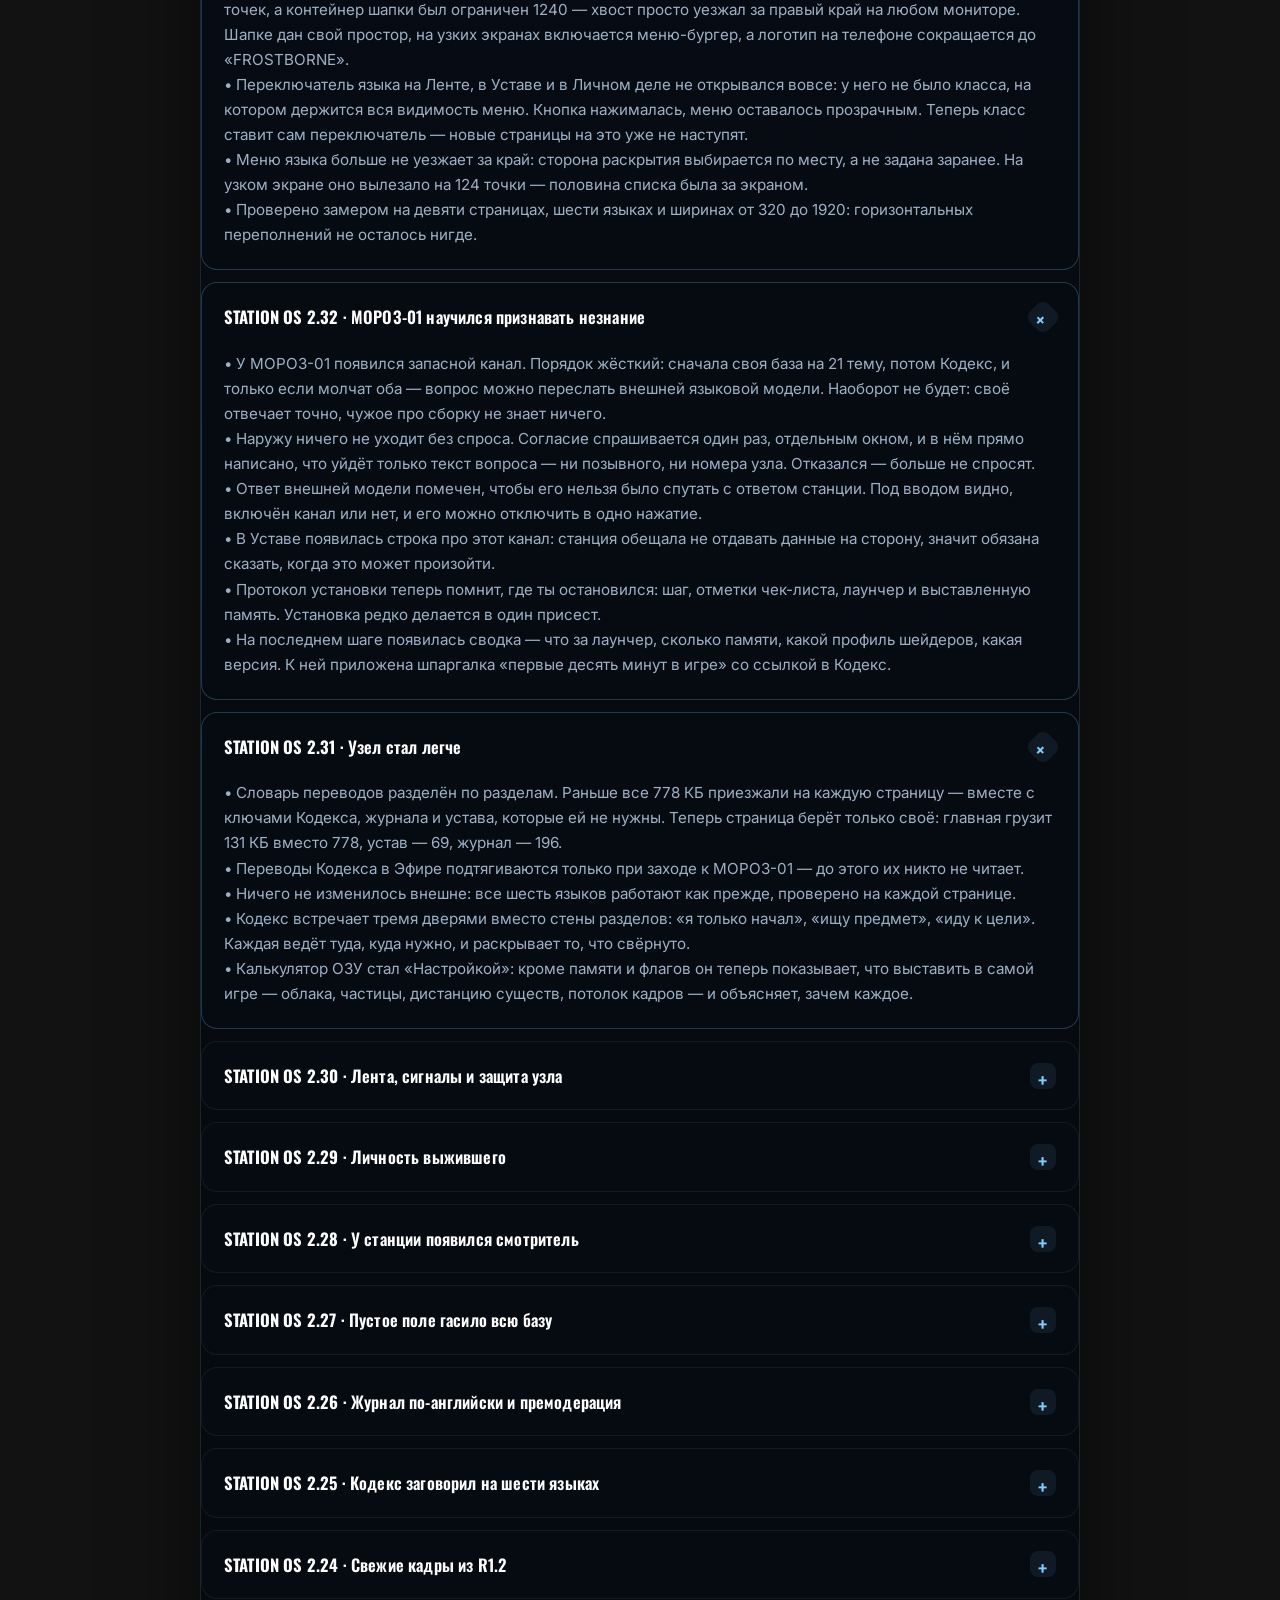
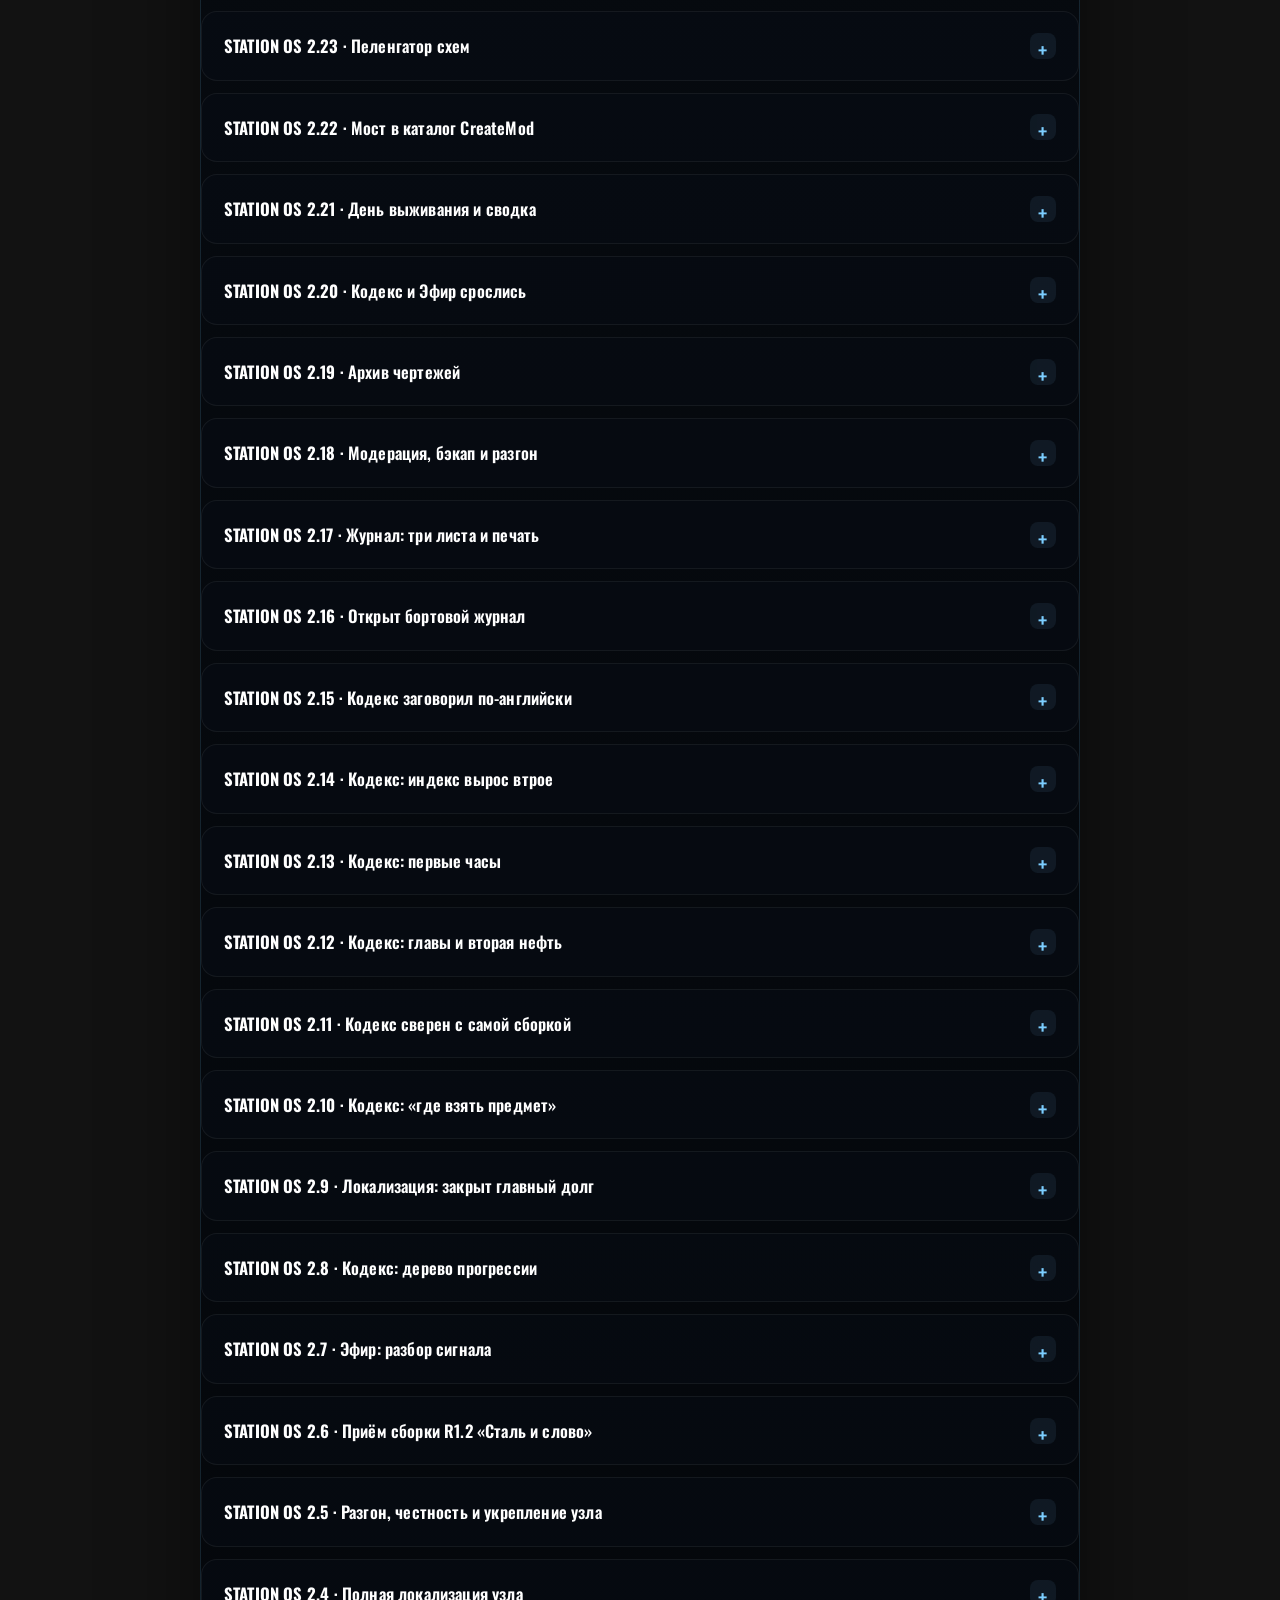
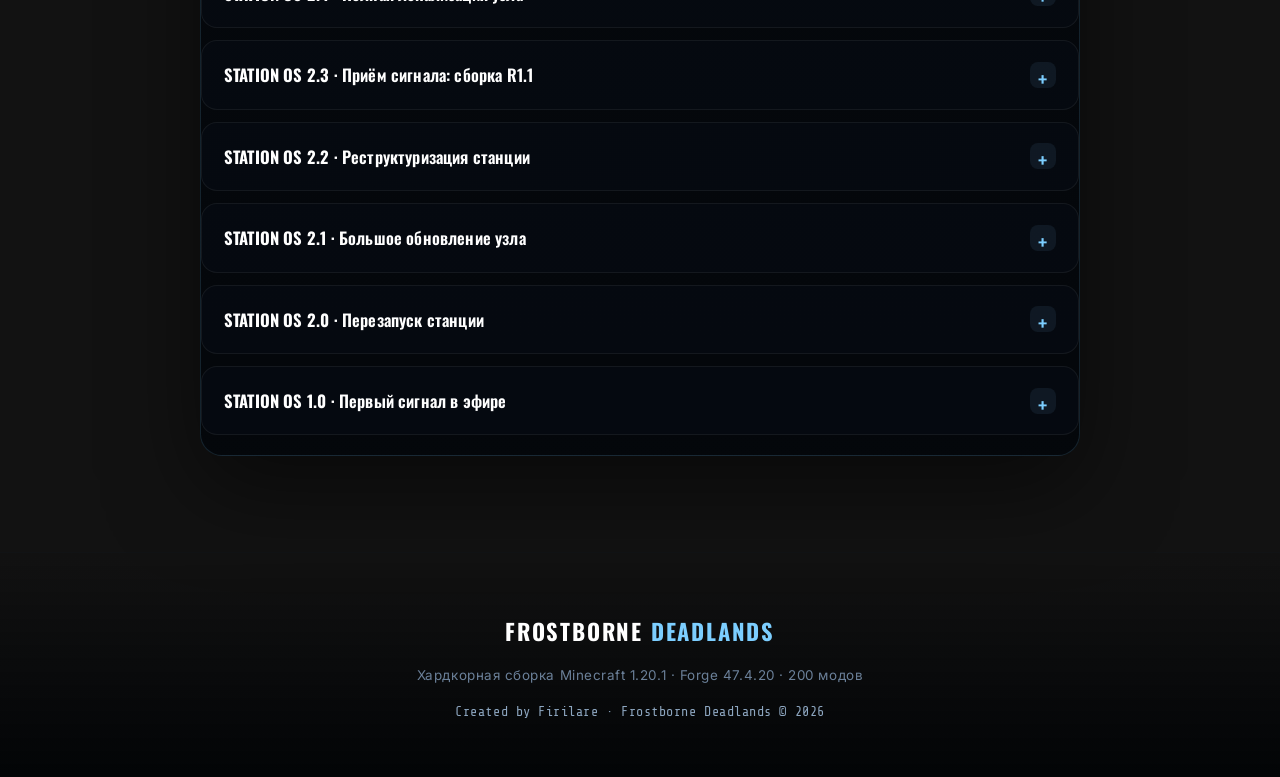
==== commit 136f319e: "Update" ====
--- a/index.html
+++ b/index.html
@@ -5,9 +5,9 @@
   <meta name="viewport" content="width=device-width, initial-scale=1.0, viewport-fit=cover" />
   <meta name="color-scheme" content="dark" />
   <meta name="theme-color" content="#04070b" />
-  <meta name="description" content="Frostborne Deadlands — хардкорная сборка Minecraft 1.20.1: ледяной зомби-апокалипсис, вечная ядерная зима, реализм выживания, кастомные шейдеры и 197 модов." />
+  <meta name="description" content="Frostborne Deadlands — хардкорная сборка Minecraft 1.20.1: ледяной зомби-апокалипсис, вечная ядерная зима, реализм выживания, кастомные шейдеры и 200 модов." />
   <meta property="og:title" content="Frostborne Deadlands — ледяной зомби-апокалипсис" />
-  <meta property="og:description" content="Survive the endless winter. Хардкорное выживание в замёрзшем мёртвом мире. Minecraft 1.20.1 · Forge 47.4.20 · 197 модов." />
+  <meta property="og:description" content="Survive the endless winter. Хардкорное выживание в замёрзшем мёртвом мире. Minecraft 1.20.1 · Forge 47.4.20 · 200 модов." />
   <meta property="og:type" content="website" />
   <meta property="og:image" content="assets/images/og-cover.jpg" />
   <meta property="og:image:width" content="1200" />
@@ -18,7 +18,7 @@
   <link rel="preconnect" href="https://fonts.googleapis.com">
   <link rel="preconnect" href="https://fonts.gstatic.com" crossorigin>
   <link href="https://fonts.googleapis.com/css2?family=Inter:wght@400;500;600;700;800&family=Oswald:wght@500;600;700&family=Rajdhani:wght@600;700&family=Share+Tech+Mono&display=swap&subset=cyrillic,cyrillic-ext,latin,latin-ext" rel="stylesheet">
-  <link rel="stylesheet" href="extras.css?v=2.30">
+  <link rel="stylesheet" href="extras.css?v=2.35">
   <style>
   /* ============================================================
      FROSTBORNE DEADLANDS — Релизный лендинг v2.0
@@ -87,6 +87,11 @@
   ::selection{background:rgba(124,206,255,.3); color:#fff}
 
   .container{width:min(var(--max), calc(100% - 36px)); margin:0 auto; position:relative; z-index:2}
+  /* ⚠ Шапке — свой предел. Общие 1240px рассчитаны на колонку текста, а в
+     шапке помимо логотипа стоят девять ссылок, кнопка, колокол, язык и
+     соцсети: на украинском это 1454px. В 1240 они не влезали никогда, и
+     хвост уезжал за край — незаметно, потому что body прячет переполнение. */
+  header .container{width:min(1480px, calc(100% - 36px))}
   .skip-link{position:absolute; top:-100px; left:16px; z-index:3000; background:var(--ice); color:#001018; padding:10px 14px; border-radius:12px; font-weight:800}
   .skip-link:focus{top:12px}
 
@@ -167,7 +172,10 @@
   header.scrolled{background:rgba(4,7,11,.9); box-shadow:0 10px 40px rgba(0,0,0,.4)}
   .nav{height:100%; display:flex; align-items:center; justify-content:space-between; gap:16px}
   .logo{display:flex; align-items:center; gap:12px; font-family:Oswald,sans-serif; font-weight:700; letter-spacing:.06em; text-transform:uppercase; user-select:none; cursor:pointer; white-space:nowrap}
-  .logo-mark{width:44px; height:44px; border-radius:13px; display:grid; place-items:center; background:linear-gradient(135deg, rgba(124,206,255,.18), rgba(58,134,255,.08)); border:1px solid rgba(124,206,255,.26); position:relative; overflow:hidden}
+  .lg-tail{font-style:normal}
+  /* ⚠ flex:none — знак не сжимается никогда. Без этого на десктопе, где
+     .nav-actions занимает 1199px, space-between ужимал иконку до 2px. */
+  .logo-mark{flex:none; width:44px; height:44px; border-radius:13px; display:grid; place-items:center; background:linear-gradient(135deg, rgba(124,206,255,.18), rgba(58,134,255,.08)); border:1px solid rgba(124,206,255,.26); position:relative; overflow:hidden}
   .logo-mark::after{content:""; position:absolute; inset:0; background:linear-gradient(120deg, transparent, rgba(255,255,255,.18), transparent); transform:translateX(-120%); transition:transform .5s ease}
   .logo:hover .logo-mark::after{transform:translateX(120%)}
   .logo-mark svg{width:22px; height:22px; fill:var(--ice); filter:drop-shadow(0 0 6px rgba(124,206,255,.5))}
@@ -334,7 +342,11 @@
 
   /* ---------- shaders compare ---------- */
   .compare-wrap{max-width:1040px; margin:0 auto}
-  .compare{position:relative; aspect-ratio:16/9; min-height:340px; border-radius:var(--radius); overflow:hidden; border:1px solid rgba(124,206,255,.2); user-select:none; box-shadow:var(--shadow); touch-action:none}
+  /* ⚠ width:100% обязателен. При aspect-ratio + min-height и БЕЗ явной ширины
+     браузер выводит ширину из высоты: на телефоне min-height 340px давал
+     340/9*16 = 604px при экране 375px — то самое «растягивается на полтора
+     экрана». Теперь ширину задаёт родитель, а min-height только тянет вверх. */
+  .compare{position:relative; width:100%; aspect-ratio:16/9; min-height:340px; border-radius:var(--radius); overflow:hidden; border:1px solid rgba(124,206,255,.2); user-select:none; box-shadow:var(--shadow); touch-action:none}
   .compare-layer{position:absolute; inset:0; background-size:cover; background-position:center; pointer-events:none}
   .compare-before{background-color:#0c0f16}
   .compare-before.ld{background-image:url('assets/images/shader-before.webp')}
@@ -345,6 +357,8 @@
   .compare-badge{position:absolute; top:16px; z-index:4; padding:8px 13px; border-radius:999px; font-size:.7rem; font-weight:800; letter-spacing:.06em; text-transform:uppercase; background:rgba(4,7,11,.78); border:1px solid var(--line-2); backdrop-filter:blur(10px)}
   .badge-left{left:16px; color:var(--muted)} .badge-right{right:16px; color:var(--ice)}
   .shader-tiers{display:grid; grid-template-columns:repeat(5,1fr); gap:10px; margin-top:24px}
+  /* Оговорка под таблицей: цифры пересчитаны, а не заново замерены. */
+  .tier-calc{margin-top:14px; font-size:.82rem; color:var(--muted); max-width:72ch}
   .tier{background:var(--panel); border:1px solid var(--line-2); border-radius:14px; padding:16px 12px; text-align:center; transition:transform .2s var(--ease), border-color .2s ease}
   .tier:hover{transform:translateY(-3px); border-color:rgba(124,206,255,.25)}
   .tier .tn{font-family:Oswald,sans-serif; font-weight:700; text-transform:uppercase; letter-spacing:.06em; font-size:.96rem; color:#fff}
@@ -520,6 +534,17 @@
     .shader-tiers{grid-template-columns:repeat(3,1fr)}
     .lore-grid{grid-template-columns:repeat(3,1fr)}
   }
+  /* ⚠ Порог взят из замера, а не на глаз. Полная навигация вместе с
+     логотипом занимает 1497px (en) … 1629px (uk); со снятым дублем
+     «Скачать» — около 1537px. Порог 820px означал, что на 1280, 1366,
+     1440 и 1536 шапка молча уезжала за правый край: её прятал
+     overflow-x:hidden на body, поэтому дефект не бросался в глаза.
+     Ниже порога работает бургер, кнопка скачивания остаётся на месте. */
+  @media (max-width:1520px){
+    .nav-links,.social-links{display:none}
+    .menu-btn{display:inline-grid; place-items:center}
+  }
+
   @media (max-width:820px){
     :root{--header-h:64px}
     section{padding:68px 0}
@@ -540,7 +565,17 @@
   @media (max-width:680px){
     .nav-cta{display:none}
     .nav-actions{gap:9px}
-    .brand-text small{display:none}
+    /* ⚠ Здесь стояло .brand-text small — селектор из Эфира, на главной такого
+       элемента нет вовсе, и правило било в пустоту. Убираем то, что есть:
+       хвост « // DEADLANDS». «FROSTBORNE» узнаётся и без него. */
+    .lg-tail{display:none}
+    /* ⚠ min-width:0 только здесь. В базовом правиле он позволял логотипу
+       схлопнуться в ноль на десктопе; на телефоне же это нужная страховка —
+       без неё заготовленные overflow/ellipsis у .logo-text не срабатывают. */
+    .logo, .logo-text{min-width:0}
+    .logo-mark{width:38px; height:38px; border-radius:11px}
+    .logo-mark svg{width:19px; height:19px}
+    .logo{gap:9px}
   }
   @media (max-width:420px){
     .nb-btn{width:34px;height:34px}
@@ -582,7 +617,7 @@
         <div class="logo-mark" aria-hidden="true">
           <svg viewBox="0 0 24 24"><path d="M12 2 4 13h6l-2 9 12-14h-7l-1-6Z"></path></svg>
         </div>
-        <div class="logo-text">FROSTBORNE // <span>DEADLANDS</span></div>
+        <div class="logo-text">FROSTBORNE<i class="lg-tail"> // <span>DEADLANDS</span></i></div>
       </div>
       <div class="nav-actions">
         <nav class="nav-links" aria-label="Основная навигация">
@@ -594,7 +629,6 @@
           <a href="aether.html" class="nav-link" data-i18n="nav.aether">Эфир</a>
           <a href="feed.html" class="nav-link" data-i18n="nav.feed">Лента</a>
           <a href="rules.html" class="nav-link" data-i18n="nav.rules">Устав</a>
-          <a href="#download" class="nav-link" data-i18n="nav.download">Скачать</a>
         </nav>
         <a href="#download" class="nav-cta" id="nav-cta" aria-label="Скачать сборку">
           <span aria-hidden="true">💾</span><span data-i18n="nav.download">Скачать</span><b data-ver="pack">R1.1</b>
@@ -674,7 +708,7 @@
           <div class="hero-meta">
             <span class="meta-chip">MINECRAFT <b>1.20.1</b></span>
             <span class="meta-chip">FORGE <b>47.4.20</b></span>
-            <span class="meta-chip"><b>197</b> <span data-i18n="hero.mc">МОДОВ</span></span>
+            <span class="meta-chip"><b>200</b> <span data-i18n="hero.mc">МОДОВ</span></span>
             <span class="meta-chip">VERSION <b data-ver="pack">R1.1</b></span>
           </div>
         </div>
@@ -732,7 +766,7 @@
           <p class="reveal d2" data-i18n="about.body">Frostborne Deadlands — это хардкорная сборка о выживании в замёрзшем постъядерном мире. Холод убивает быстрее зомби. Еда гниёт. Топливо на вес золота. Каждое решение — между «рискнуть» и «замёрзнуть в темноте». Здесь нет лёгких побед, только цена, которую ты готов заплатить за ещё один день.</p>
           <div class="lore-grid">
             <div class="lore-stat reveal d1"><div class="n">−34°</div><div class="t" data-i18n="about.s1">Стартовый мороз</div></div>
-            <div class="lore-stat reveal d2"><div class="n">197</div><div class="t" data-i18n="about.s2">Модов в сборке</div></div>
+            <div class="lore-stat reveal d2"><div class="n">200</div><div class="t" data-i18n="about.s2">Модов в сборке</div></div>
             <div class="lore-stat reveal d3"><div class="n">100</div><div class="t" data-i18n="about.s3">Дней на видео</div></div>
           </div>
         </div>
@@ -769,12 +803,13 @@
             <div class="compare-badge badge-right" data-i18n="sh.after">Frostborne пресет</div>
           </div>
           <div class="shader-tiers">
-            <div class="tier"><div class="tn">Potato</div><div class="td" data-i18n="tier.potato">Слабые ПК / встройка</div><div class="fps">40–60 FPS</div></div>
-            <div class="tier"><div class="tn">Low</div><div class="td">GTX 1060 / RX 580</div><div class="fps">50–75 FPS</div></div>
-            <div class="tier"><div class="tn">Medium</div><div class="td">RTX 3060 / RX 6600</div><div class="fps">55–80 FPS</div></div>
-            <div class="tier"><div class="tn">High</div><div class="td">RTX 3070+ / RX 6800</div><div class="fps">60–90 FPS</div></div>
-            <div class="tier"><div class="tn">Extreme</div><div class="td" data-i18n="tier.extreme">RTX 4070+ / кино-кадры</div><div class="fps">60–80 FPS</div></div>
+            <div class="tier"><div class="tn">Potato</div><div class="td" data-i18n="tier.potato">Слабые ПК / встройка</div><div class="fps">50–75 FPS</div></div>
+            <div class="tier"><div class="tn">Low</div><div class="td">GTX 1060 / RX 580</div><div class="fps">62–94 FPS</div></div>
+            <div class="tier"><div class="tn">Medium</div><div class="td">RTX 3060 / RX 6600</div><div class="fps">69–100 FPS</div></div>
+            <div class="tier"><div class="tn">High</div><div class="td">RTX 3070+ / RX 6800</div><div class="fps">75–112 FPS</div></div>
+            <div class="tier"><div class="tn">Extreme</div><div class="td" data-i18n="tier.extreme">RTX 4070+ / кино-кадры</div><div class="fps">75–100 FPS</div></div>
           </div>
+          <p class="tier-calc" data-i18n="sh.fpsCalc">Числа пересчитаны от замеров R1.2 после исправления пресетов шейдера (+25%). Новых замеров пока нет — на практике может быть выше.</p>
         </div>
       </div>
     </section>
@@ -848,8 +883,8 @@
             <p class="dl-cta-text" data-i18n="dl.ctaText">Отдельная страница проведёт тебя через установку шаг за шагом: системные требования, выбор лаунчера, загрузка, настройка памяти и шейдеров. Ничего не сломается с первого раза.</p>
             <div class="dl-cta-meta">
               <div class="dl-cta-stat"><div class="v" data-ver="pack">R1.1</div><div class="l" data-i18n="dl.lVersion">Версия</div></div>
-              <div class="dl-cta-stat"><div class="v" data-i18n="dl.vSize">437 МБ</div><div class="l" data-i18n="dl.lSize">Размер</div></div>
-              <div class="dl-cta-stat"><div class="v">197</div><div class="l" data-i18n="dl.lMods">Модов</div></div>
+              <div class="dl-cta-stat"><div class="v" data-i18n="dl.vSize">426 МБ</div><div class="l" data-i18n="dl.lSize">Размер</div></div>
+              <div class="dl-cta-stat"><div class="v">200</div><div class="l" data-i18n="dl.lMods">Модов</div></div>
               <div class="dl-cta-stat"><div class="v" data-i18n="dl.vSteps">5 шагов</div><div class="l" data-i18n="dl.lInstall">Установка</div></div>
             </div>
             <a href="download.html" class="btn btn-ice dl-cta-btn" data-i18n="dl.openBtn">⬇ Открыть протокол установки →</a>
@@ -913,7 +948,7 @@
   <footer class="footer">
     <div class="container">
       <div class="footer-logo">FROSTBORNE <span>DEADLANDS</span></div>
-      <p>Хардкорная сборка Minecraft 1.20.1 · Forge 47.4.20 · 197 модов</p>
+      <p>Хардкорная сборка Minecraft 1.20.1 · Forge 47.4.20 · 200 модов</p>
       <p class="made">Created by Firilare · Frostborne Deadlands © 2026</p>
     </div>
   </footer>
@@ -956,15 +991,17 @@
     .nav-link.has-new::after{content:"";position:absolute;top:2px;right:-9px;width:6px;height:6px;
       border-radius:50%;background:var(--ice,#7cceff);box-shadow:0 0 8px rgba(124,206,255,.8)}
   </style>
-  <script src="version.js?v=2.30"></script>
-<script src="sfx.js?v=2.30"></script>
-  <script src="i18n.js?v=2.30"></script>
-  <script src="frostextras.js?v=2.30"></script>
-<script src="frostsearch.js?v=2.30"></script>
-  <script src="frostauth.js?v=2.30"></script>
-  <script src="frostfeed.js?v=2.30"></script>
-  <script src="frostnotify.js?v=2.30"></script>
-  <script src="firebase-config.js?v=2.30"></script>
+  <script src="version.js?v=2.35"></script>
+<script src="sfx.js?v=2.35"></script>
+  <script src="i18n.js?v=2.35"></script>
+  <script src="i18n-index.js?v=2.35"></script>
+  <script src="i18n-fd.js?v=2.35"></script>
+  <script src="frostextras.js?v=2.35"></script>
+<script src="frostsearch.js?v=2.35"></script>
+  <script src="frostauth.js?v=2.35"></script>
+  <script src="frostfeed.js?v=2.35"></script>
+  <script src="frostnotify.js?v=2.35"></script>
+  <script src="firebase-config.js?v=2.35"></script>
   <script>
   (function () {
     'use strict';
@@ -1030,7 +1067,43 @@
     ];
 
     const CHANGELOG = [
-      { v:'STATION OS 2.30', t:'Лента, сигналы и защита узла', open:true, items:[
+      { v:'STATION OS 2.35', t:'Принята сборка R1.2.1 «Живая зима»', open:true, items:[
+        'Вышел хотфикс R1.2.1 от 7 сентября. В Эфире — полный патчноут из шести блоков на всех шести языках: живая погода, барометр, разбор жалобы на руду, производительность, картинка и тихие поломки. Прошлые релизы ушли в архив, но остались доступны вкладками.',
+        'Ссылки на скачивание заменены: универсальный архив и инстанс для Prism теперь ведут на новые файлы. CurseForge остался по прежнему адресу — там уже обновлено.',
+        'Размер архива: 437 МБ → 426 МБ. Число модов: 197 → 200 — Distant Horizons и Snow! Real Magic убраны, но пришли новые. Цифру взял из собранного архива, а не из описания: в материале релиза стояло 203, в файле оказалось 200.',
+        'Таблицы FPS подняты на четверть — ровно настолько вернулось кадров после исправления пресетов шейдера. Под обеими таблицами теперь написано, что это пересчёт от прежних замеров, а не новый замер: обещать точность, которой у нас нет, нечестно.',
+        'Закреплённое объявление о релизе показывается заново и говорит уже про R1.2.1.'
+      ]},
+      { v:'STATION OS 2.34', t:'Свою неполадку можно закрыть самому', open:true, items:[
+        'Автор теперь закрывает и открывает свою неполадку в Костре сам — раньше это мог только смотритель, и записи висели открытыми, пока до них не дойдут руки. Право дано точечно, только на статус: переписать заголовок или текст задним числом нельзя, иначе обсуждение под ними теряло бы смысл.',
+        'Техно-доктор научился называть виновника краша поимённо. В него встроена карта из 237 пакетов, собранная прямо из 200 jar-файлов сборки, — теперь по стектрейсу видно точное имя мода, а не «похоже, какой-то мод».',
+        'Проверено на 32 настоящих крашлогах сборки: одиннадцать из них стали разбираться иначе. В трёх случаях прежний разбор обвинял не тот мод — Create вместо Starlight, Supplementaries вместо Amendments; ещё в четырёх виновник не назывался вовсе.',
+        'Появились три новых блока разбора: цепочка вызовов по модам, моды не из сборки и сверка версий. Если версии расходятся у нескольких модов сразу — узел не кричит о поломке, а спокойно говорит, что версия сборки не текущая.',
+        'Техотсек показывал сырой ключ вместо «МБ», когда память в логе указана в мегабайтах, и определял версию Forge как «.1». Оба места починены; заодно инструмент разделения словаря теперь знает про ключи, которые обязаны оставаться общими, и больше не растащит их обратно.'
+      ]},
+      { v:'STATION OS 2.33', t:'Узел перестал вылезать за экран', open:true, items:[
+        'Слайдер сравнения шейдеров на телефоне был шириной 604 точки при экране 375 — отсюда и «растягивается на полтора экрана». Причина оказалась не в картинке: у блока была задана пропорция и минимальная высота, но не ширина, и браузер выводил ширину из высоты. Теперь слайдер ровно по экрану.',
+        'Шапка главной не помещалась ни в телефон, ни в ноутбук. Полная навигация с логотипом занимает до 1629 точек, а контейнер шапки был ограничен 1240 — хвост просто уезжал за правый край на любом мониторе. Шапке дан свой простор, на узких экранах включается меню-бургер, а логотип на телефоне сокращается до «FROSTBORNE».',
+        'Переключатель языка на Ленте, в Уставе и в Личном деле не открывался вовсе: у него не было класса, на котором держится вся видимость меню. Кнопка нажималась, меню оставалось прозрачным. Теперь класс ставит сам переключатель — новые страницы на это уже не наступят.',
+        'Меню языка больше не уезжает за край: сторона раскрытия выбирается по месту, а не задана заранее. На узком экране оно вылезало на 124 точки — половина списка была за экраном.',
+        'Проверено замером на девяти страницах, шести языках и ширинах от 320 до 1920: горизонтальных переполнений не осталось нигде.'
+      ]},
+      { v:'STATION OS 2.32', t:'МОРОЗ-01 научился признавать незнание', open:true, items:[
+        'У МОРОЗ-01 появился запасной канал. Порядок жёсткий: сначала своя база на 21 тему, потом Кодекс, и только если молчат оба — вопрос можно переслать внешней языковой модели. Наоборот не будет: своё отвечает точно, чужое про сборку не знает ничего.',
+        'Наружу ничего не уходит без спроса. Согласие спрашивается один раз, отдельным окном, и в нём прямо написано, что уйдёт только текст вопроса — ни позывного, ни номера узла. Отказался — больше не спросят.',
+        'Ответ внешней модели помечен, чтобы его нельзя было спутать с ответом станции. Под вводом видно, включён канал или нет, и его можно отключить в одно нажатие.',
+        'В Уставе появилась строка про этот канал: станция обещала не отдавать данные на сторону, значит обязана сказать, когда это может произойти.',
+        'Протокол установки теперь помнит, где ты остановился: шаг, отметки чек-листа, лаунчер и выставленную память. Установка редко делается в один присест.',
+        'На последнем шаге появилась сводка — что за лаунчер, сколько памяти, какой профиль шейдеров, какая версия. К ней приложена шпаргалка «первые десять минут в игре» со ссылкой в Кодекс.'
+      ]},
+      { v:'STATION OS 2.31', t:'Узел стал легче', open:true, items:[
+        'Словарь переводов разделён по разделам. Раньше все 778 КБ приезжали на каждую страницу — вместе с ключами Кодекса, журнала и устава, которые ей не нужны. Теперь страница берёт только своё: главная грузит 131 КБ вместо 778, устав — 69, журнал — 196.',
+        'Переводы Кодекса в Эфире подтягиваются только при заходе к МОРОЗ-01 — до этого их никто не читает.',
+        'Ничего не изменилось внешне: все шесть языков работают как прежде, проверено на каждой странице.',
+        'Кодекс встречает тремя дверями вместо стены разделов: «я только начал», «ищу предмет», «иду к цели». Каждая ведёт туда, куда нужно, и раскрывает то, что свёрнуто.',
+        'Калькулятор ОЗУ стал «Настройкой»: кроме памяти и флагов он теперь показывает, что выставить в самой игре — облака, частицы, дистанцию существ, потолок кадров — и объясняет, зачем каждое.'
+      ]},
+      { v:'STATION OS 2.30', t:'Лента, сигналы и защита узла', items:[
         'У станции появилась лента событий — седьмой раздел. Рекорды выживания, новые чертежи, потери и объявления смотрителя собираются в одном месте, с фильтром по типам и архивом по месяцам.',
         'События заносятся сами: погиб — попал в ленту, выложил чертёж — попал, побил личный рекорд — попал. Рекорды считаются от десяти дней, иначе лента состояла бы из «выжил один день».',
         'Вернулся после отлучки — узел покажет сводку «пока тебя не было» и подсветит то, что появилось без тебя. Отметка о прочтении ставится, только если страницу действительно смотрят.',
@@ -1198,7 +1271,7 @@
         'Сайт наконец действительно говорит на шести языках. Раньше на любом языке, кроме русского, переводились только заголовки разделов, а всё содержимое оставалось русским.',
         'Причина оказалась не в отсутствии перевода: восемнадцать ключей были заведены ещё в версии 2.4 и всё это время лежали неиспользованными — разметка на них просто не ссылалась.',
         'Переведены девять карточек особенностей, обе таблицы системных требований, подписи галереи, лор-блок, тиры шейдеров, показатели телеметрии и подписи соцсетей.',
-        'Экран входа и блок скачивания, которые были русскими на всех языках, тоже закрыты — вместе с единицей размера, показывавшей «437 МБ» даже в английской версии.',
+        'Экран входа и блок скачивания, которые были русскими на всех языках, тоже закрыты — вместе с единицей размера, показывавшей «426 МБ» даже в английской версии.',
         'Проверено измерением: на английской и немецкой версии из семидесяти одного русского элемента остался один — кодовое имя релиза, а его переводить и не следует.'
       ]},
       { v:'STATION OS 2.8', t:'Кодекс: дерево прогрессии', open:false, items:[
--- a/extras.css
+++ b/extras.css
@@ -25,9 +25,14 @@
 .lang-opt:hover{background:rgba(124,206,255,.08);color:#fff}
 .lang-opt.active{background:rgba(124,206,255,.14);color:var(--ice-bright,#a8e0ff)}
 .lang-opt.active::after{content:'✓';margin-left:auto;color:var(--ice,#7cceff)}
-@media(max-width:1080px){
-  .lang-menu{right:auto;left:0}
-}
+/* ⚠ Здесь стояло @media(max-width:1080px){.lang-menu{right:auto;left:0}} —
+   и это уводило меню за правый край на шести страницах из девяти: кнопка
+   языка стоит справа, а меню от неё росло вправо. Сторону теперь выбирает
+   buildSwitcher() при открытии (класс .to-left), потому что зависит она не
+   от ширины экрана, а от того, где на странице стоит сам переключатель. */
+.lang-switch.to-left .lang-menu{right:auto;left:0}
+/* Последняя страховка: на совсем узком экране меню не шире самого экрана. */
+.lang-menu{max-width:calc(100vw - 20px)}
 
 /* ---------- оверлей инея (Великое обледенение) ---------- */
 #frost-overlay{position:fixed;inset:0;z-index:3500;pointer-events:none;opacity:0;
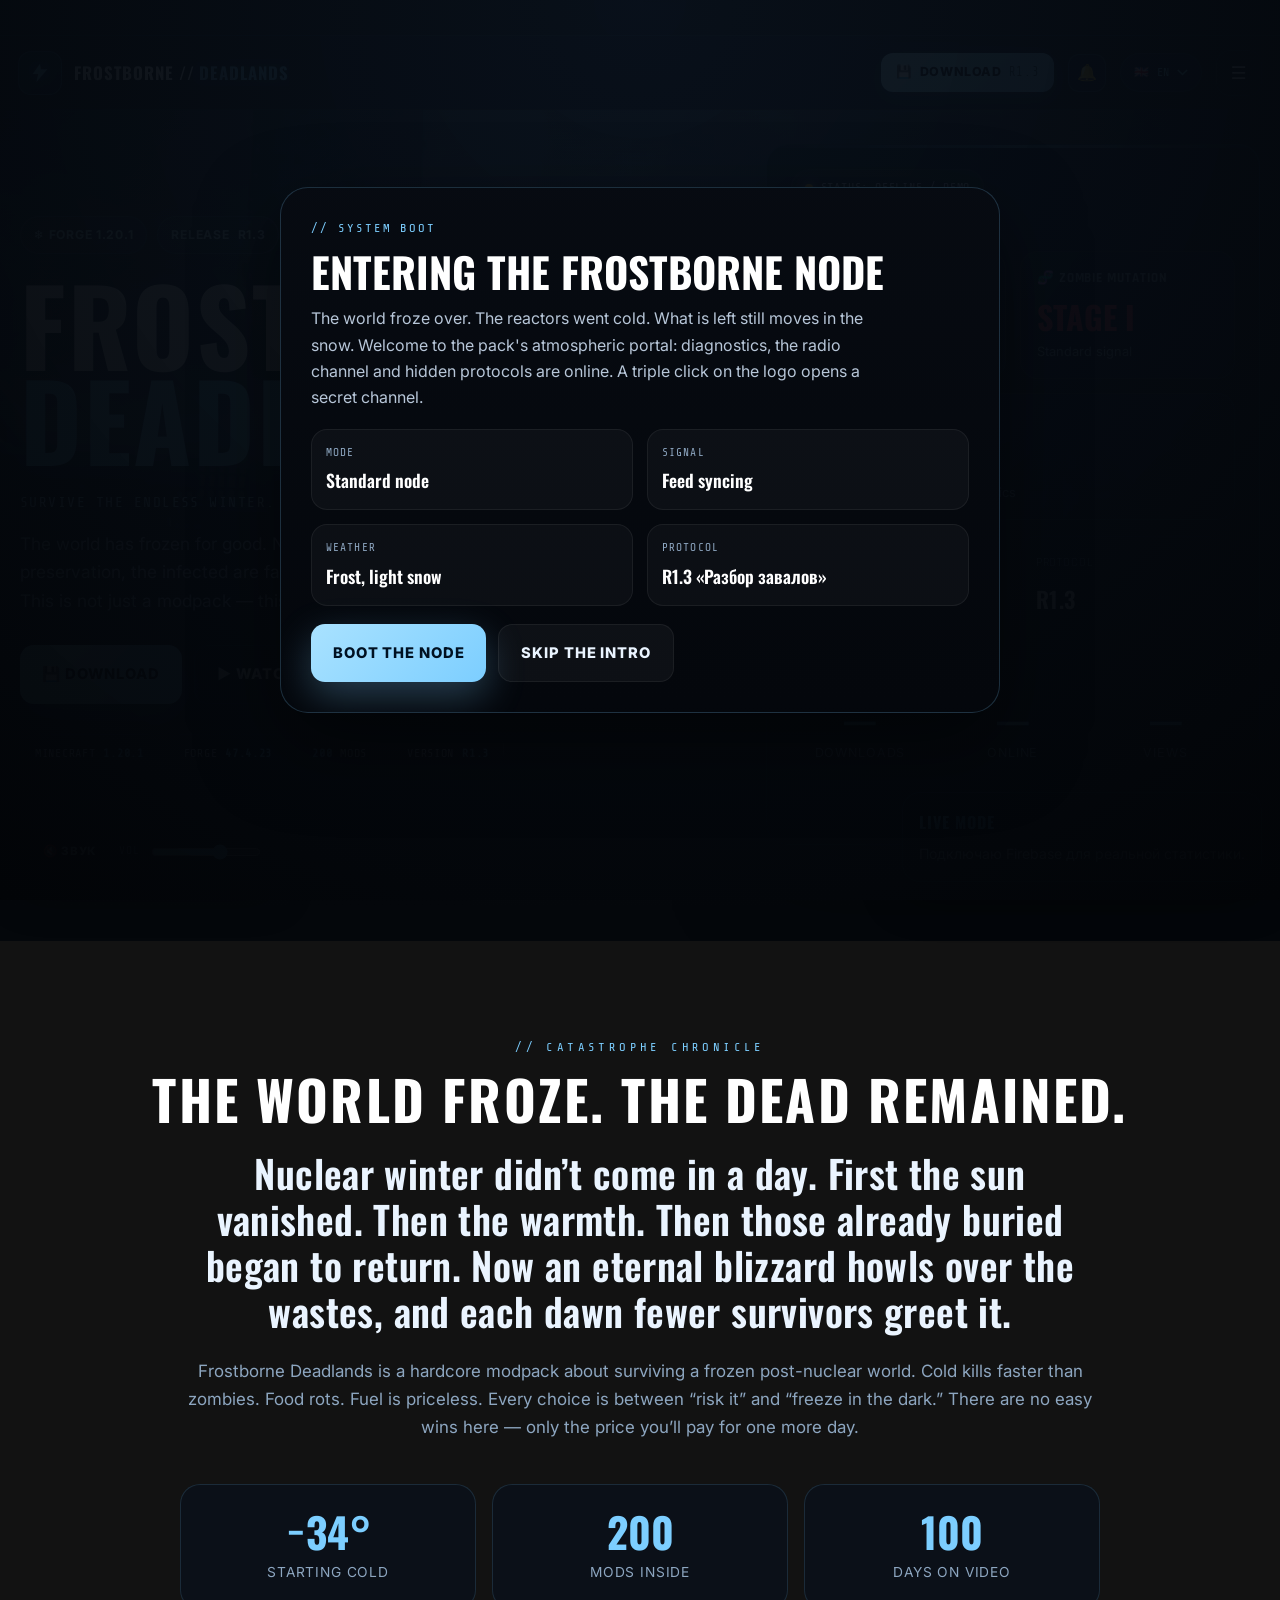
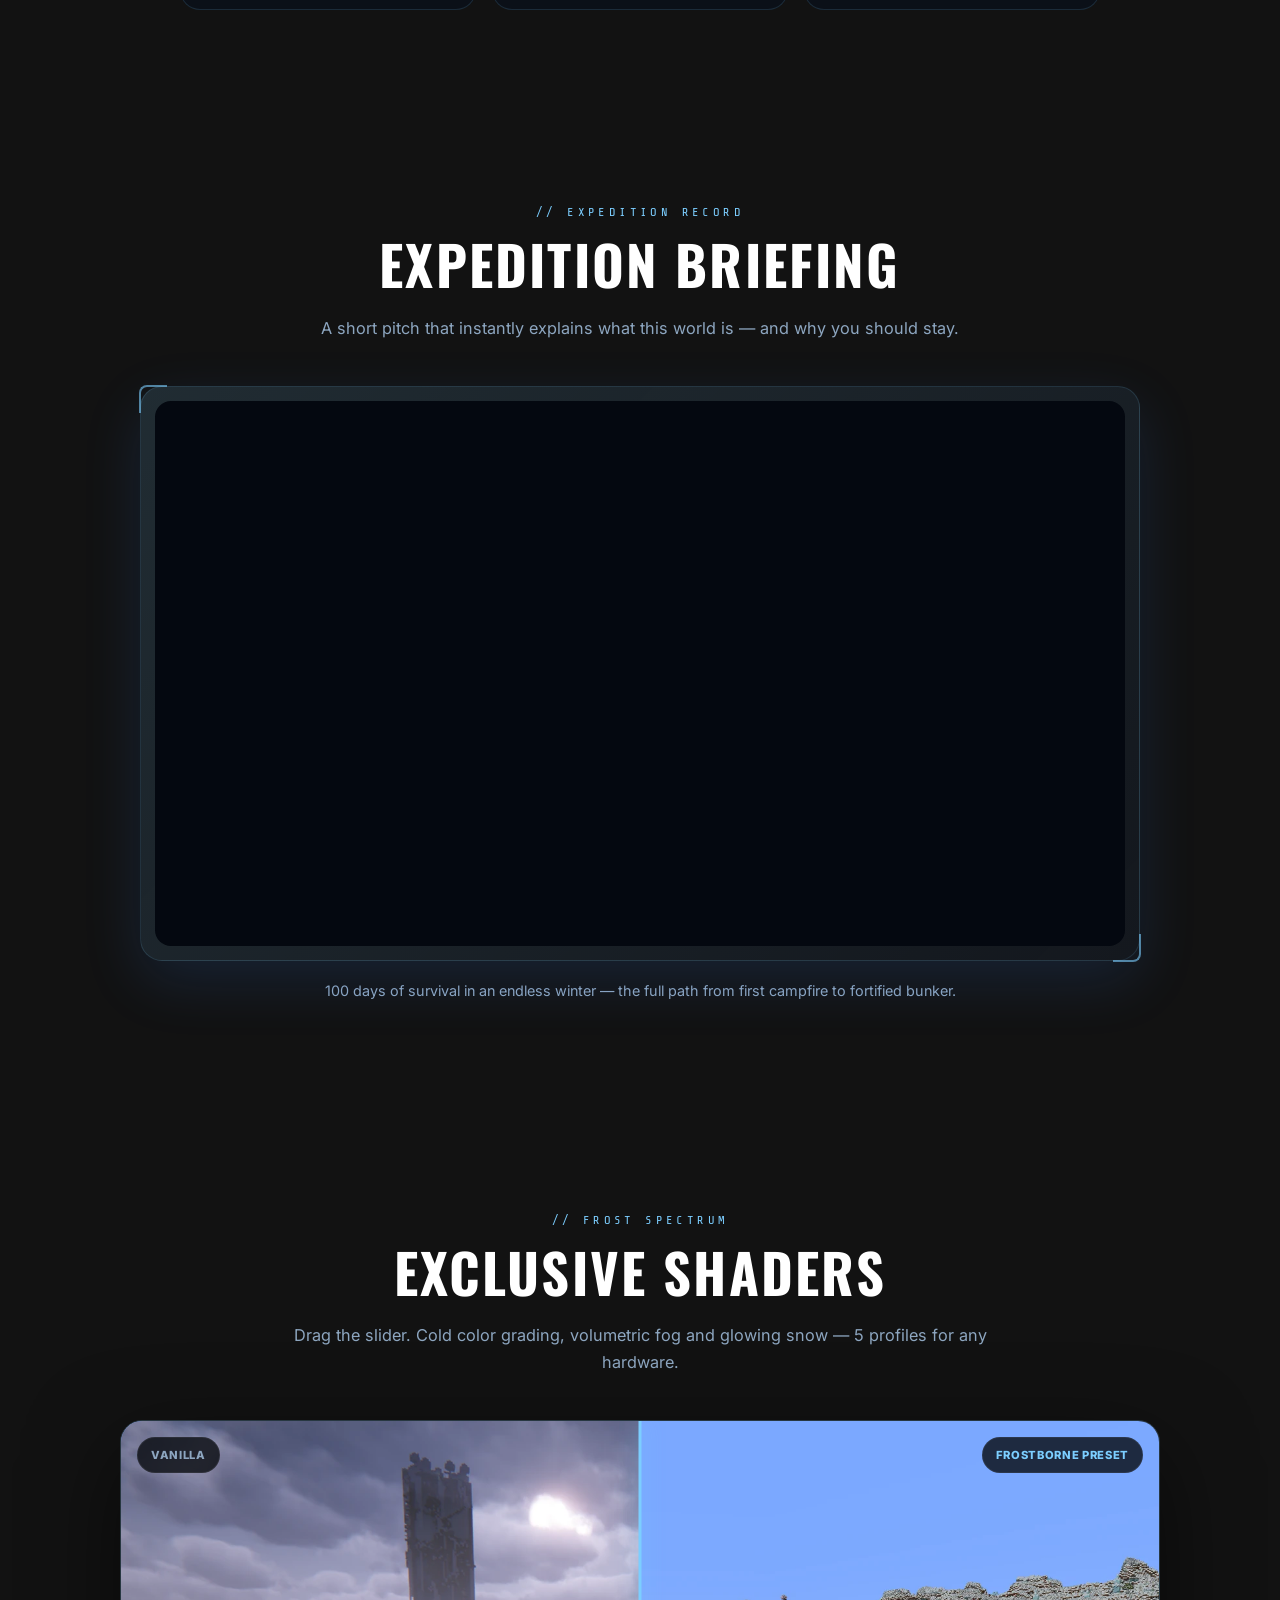
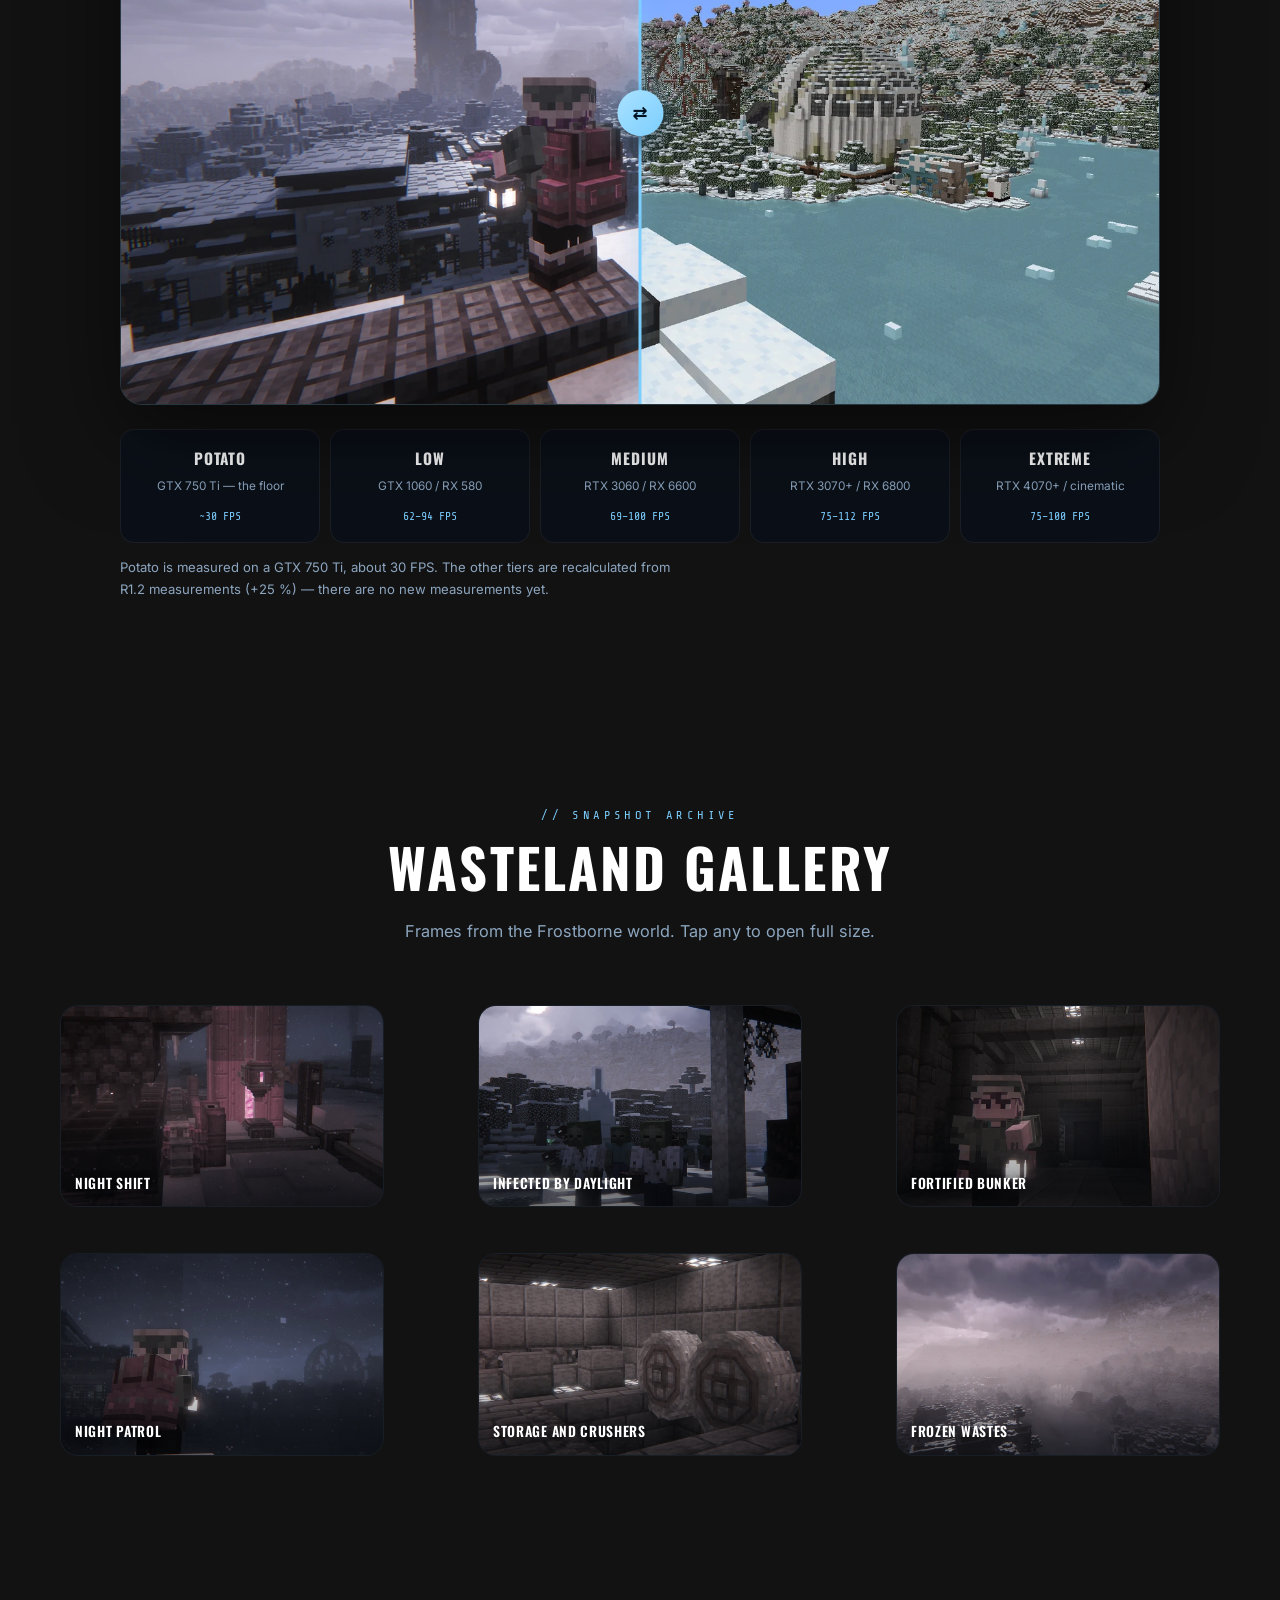
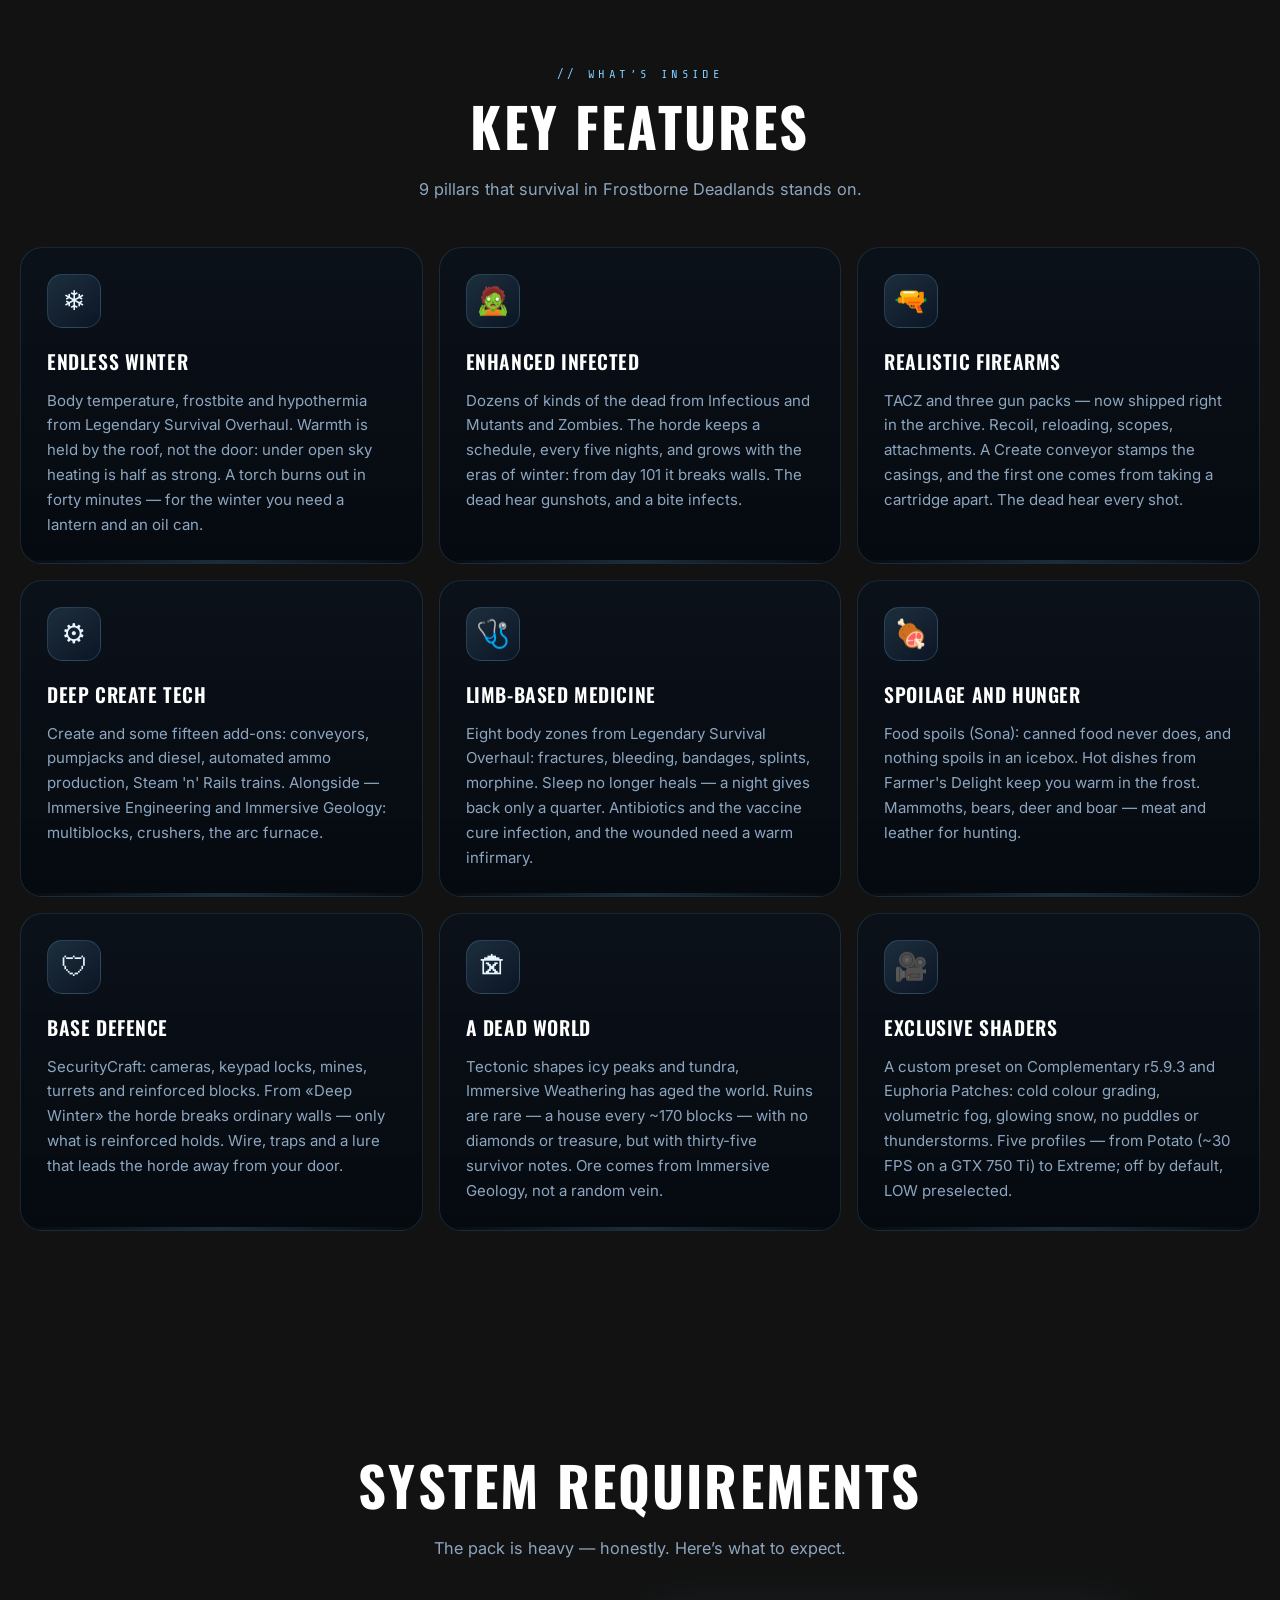
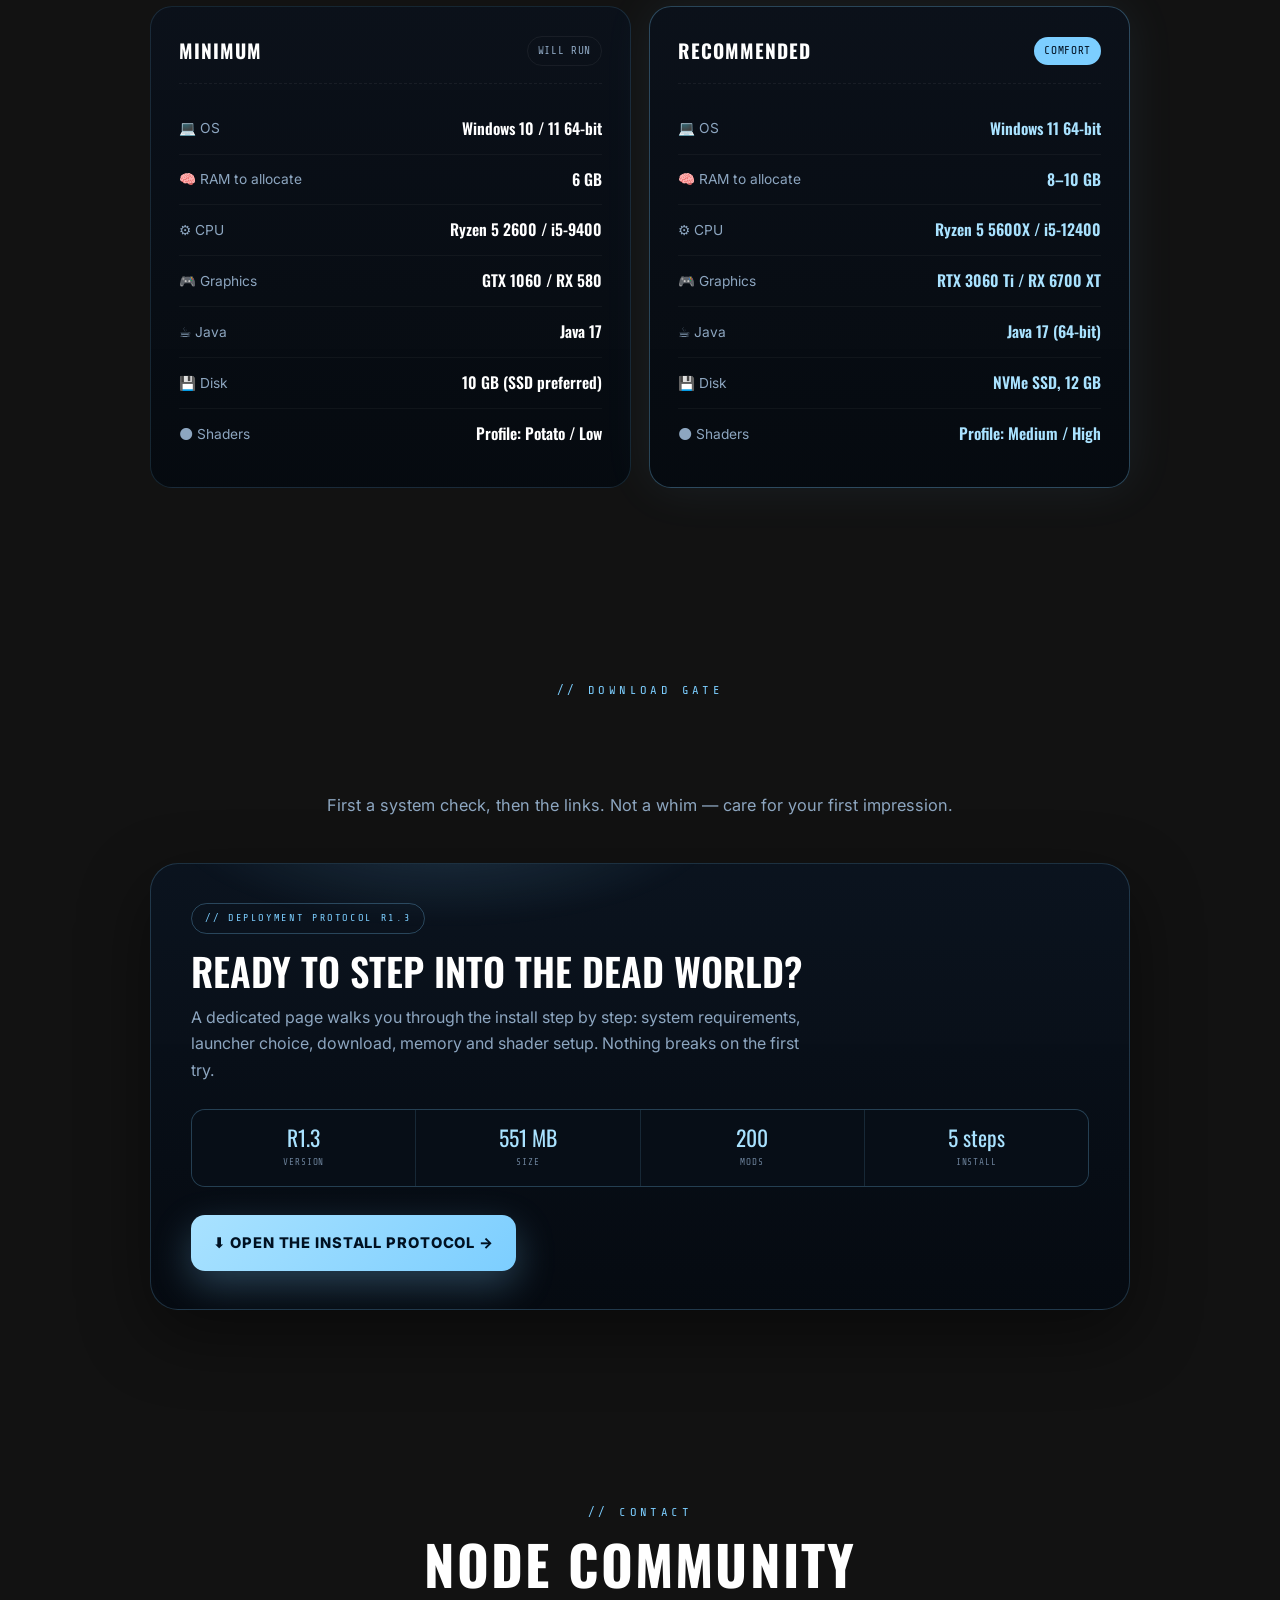
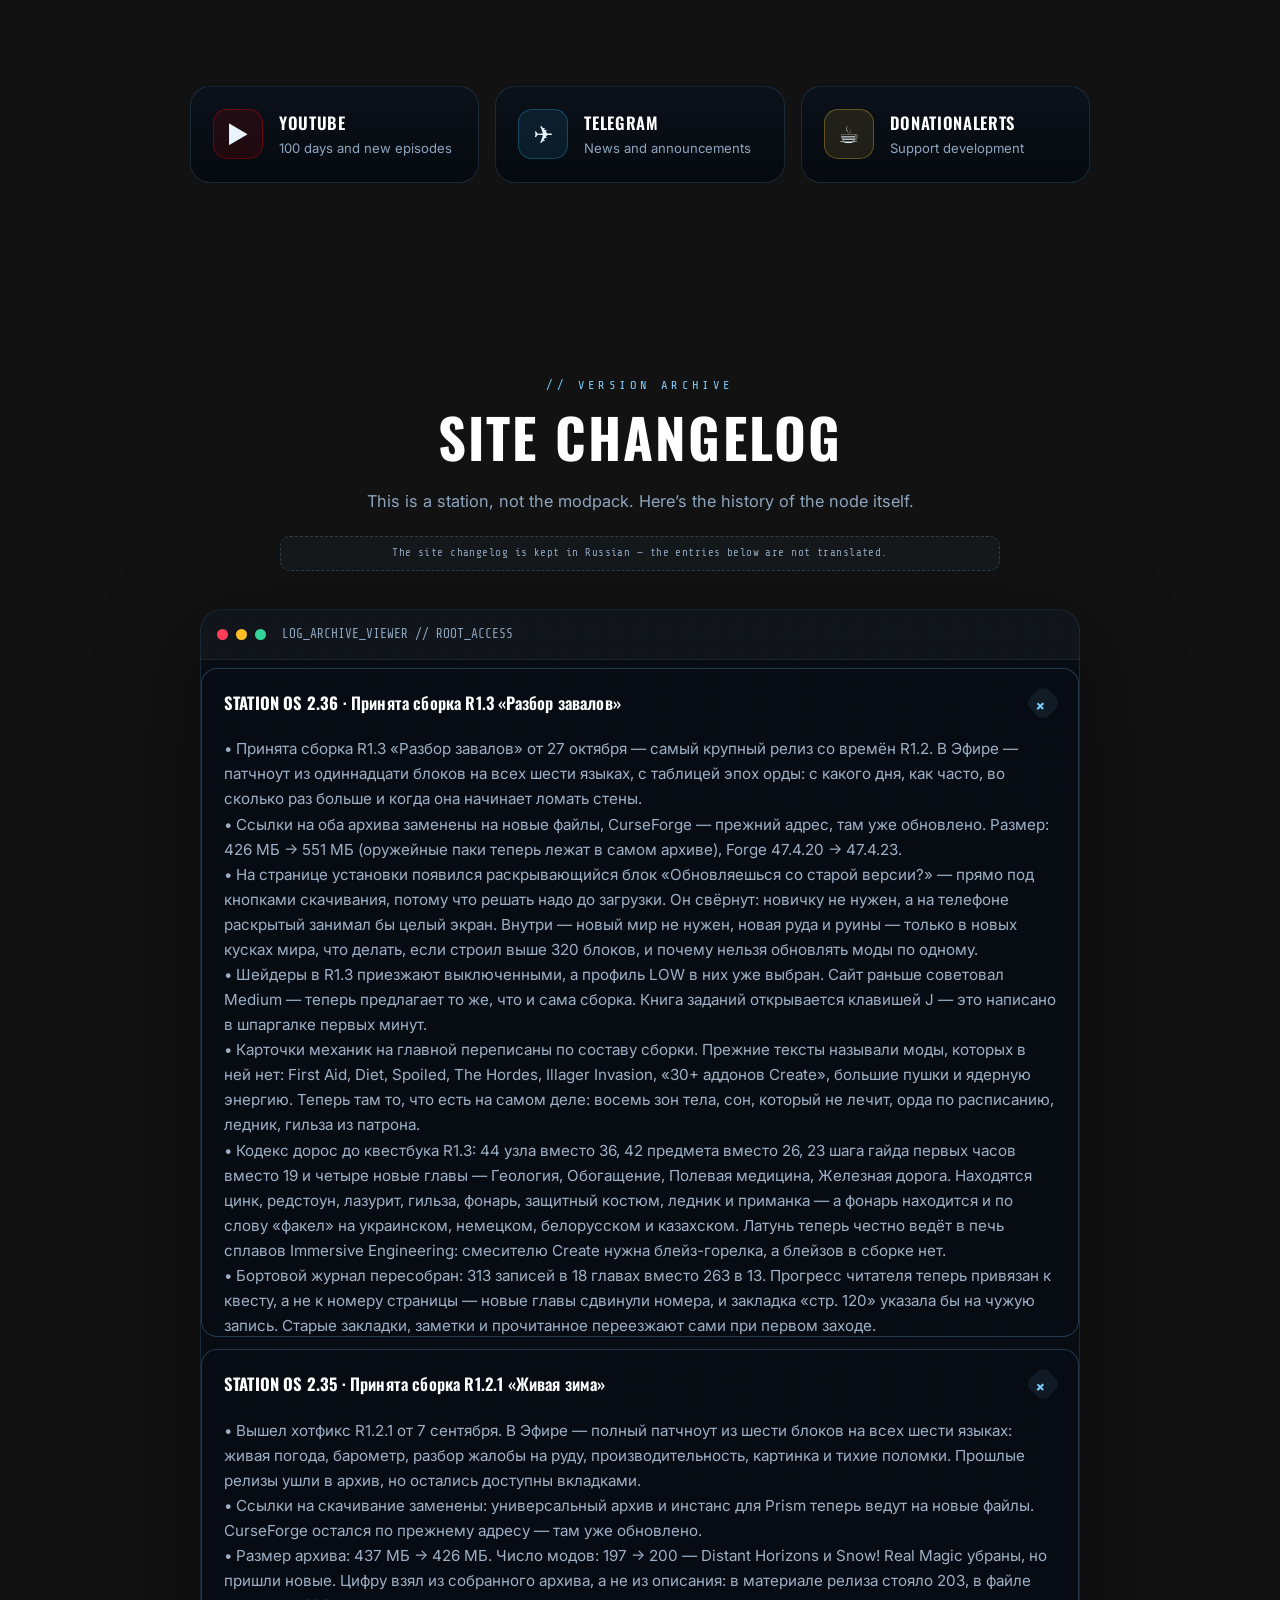
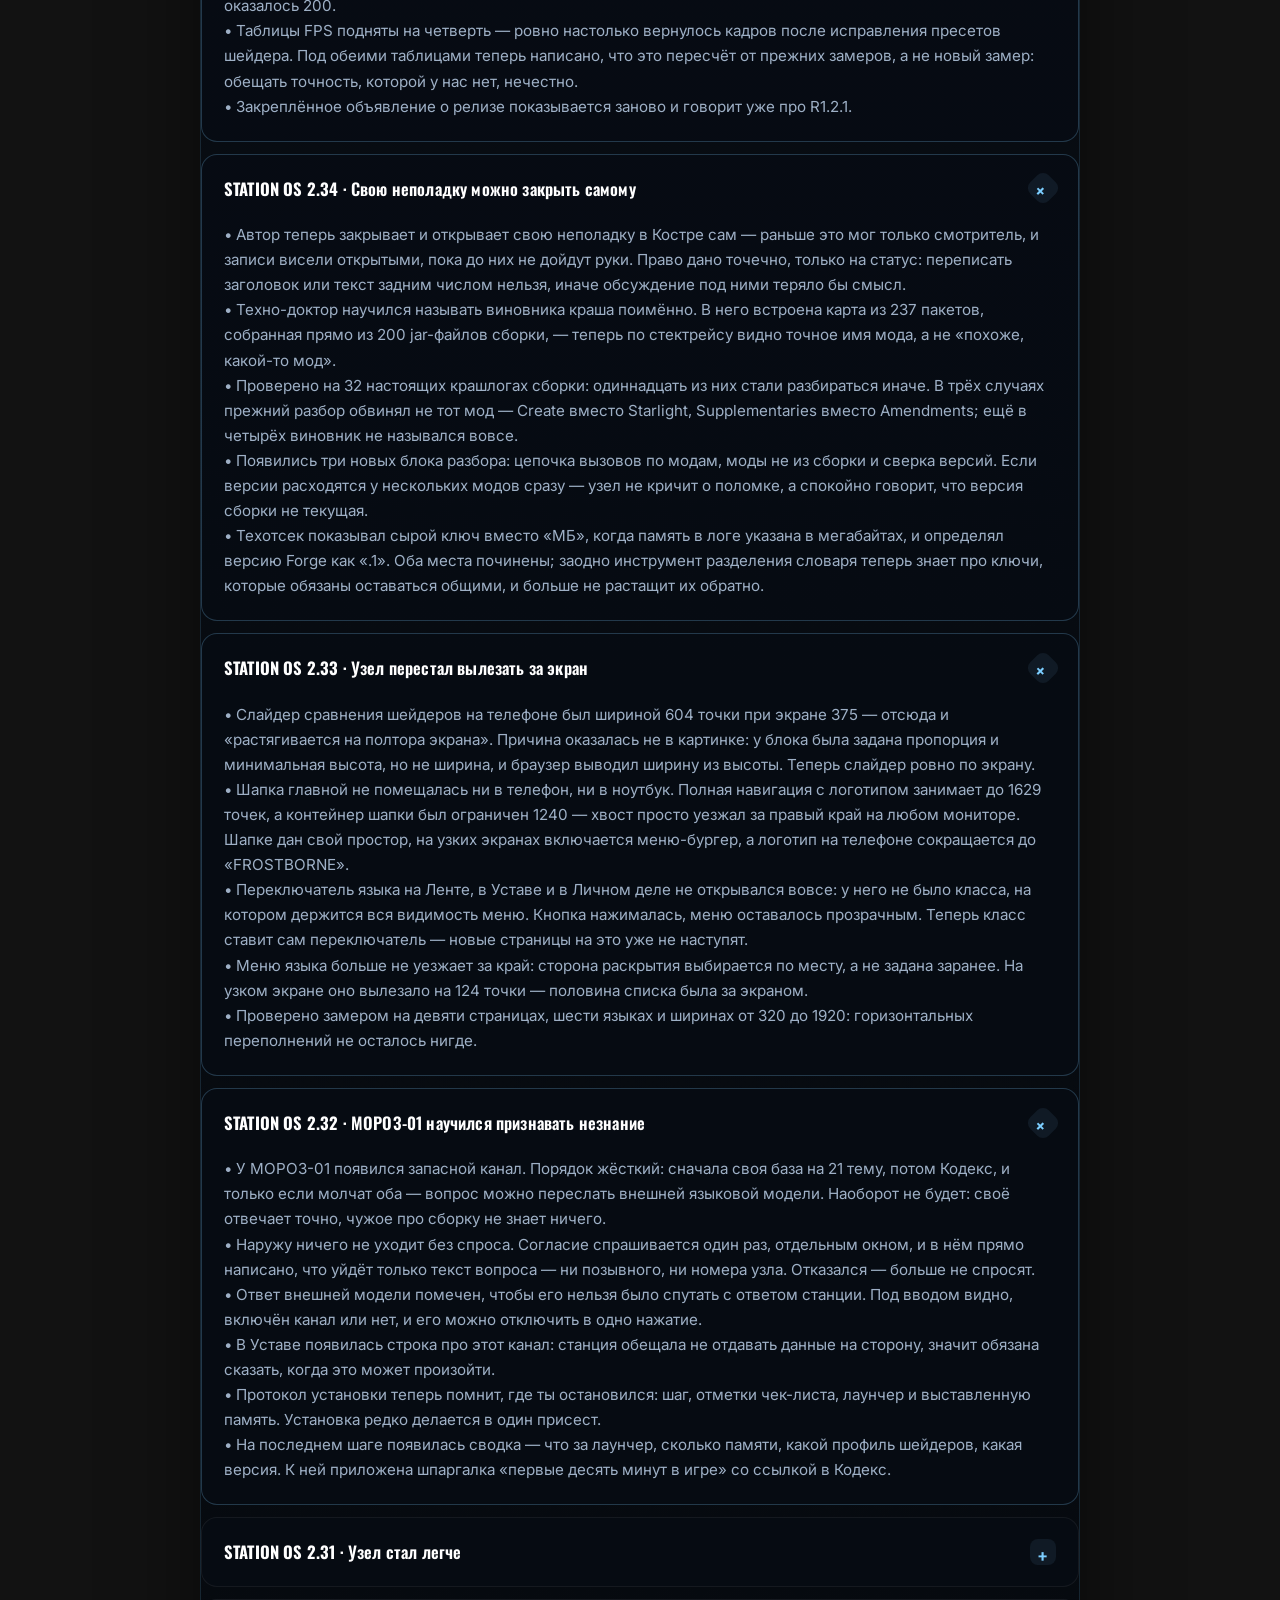
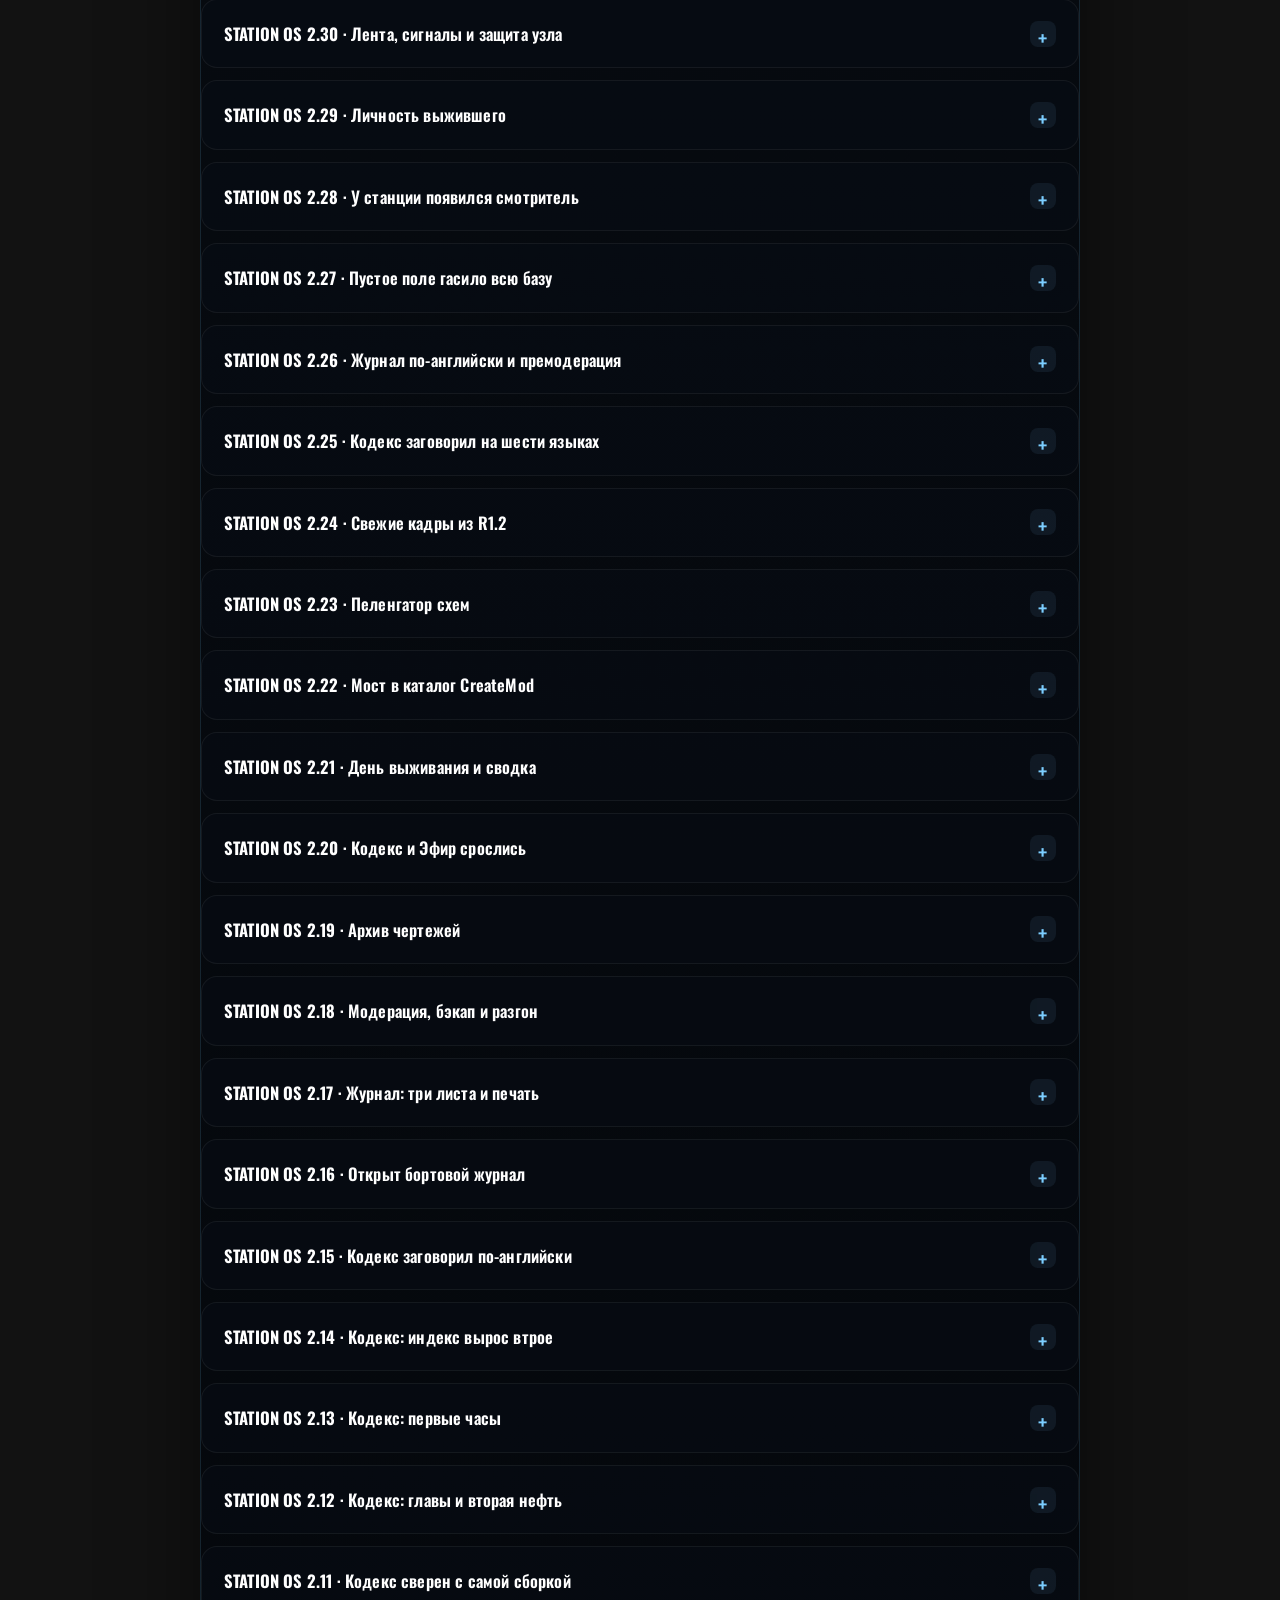
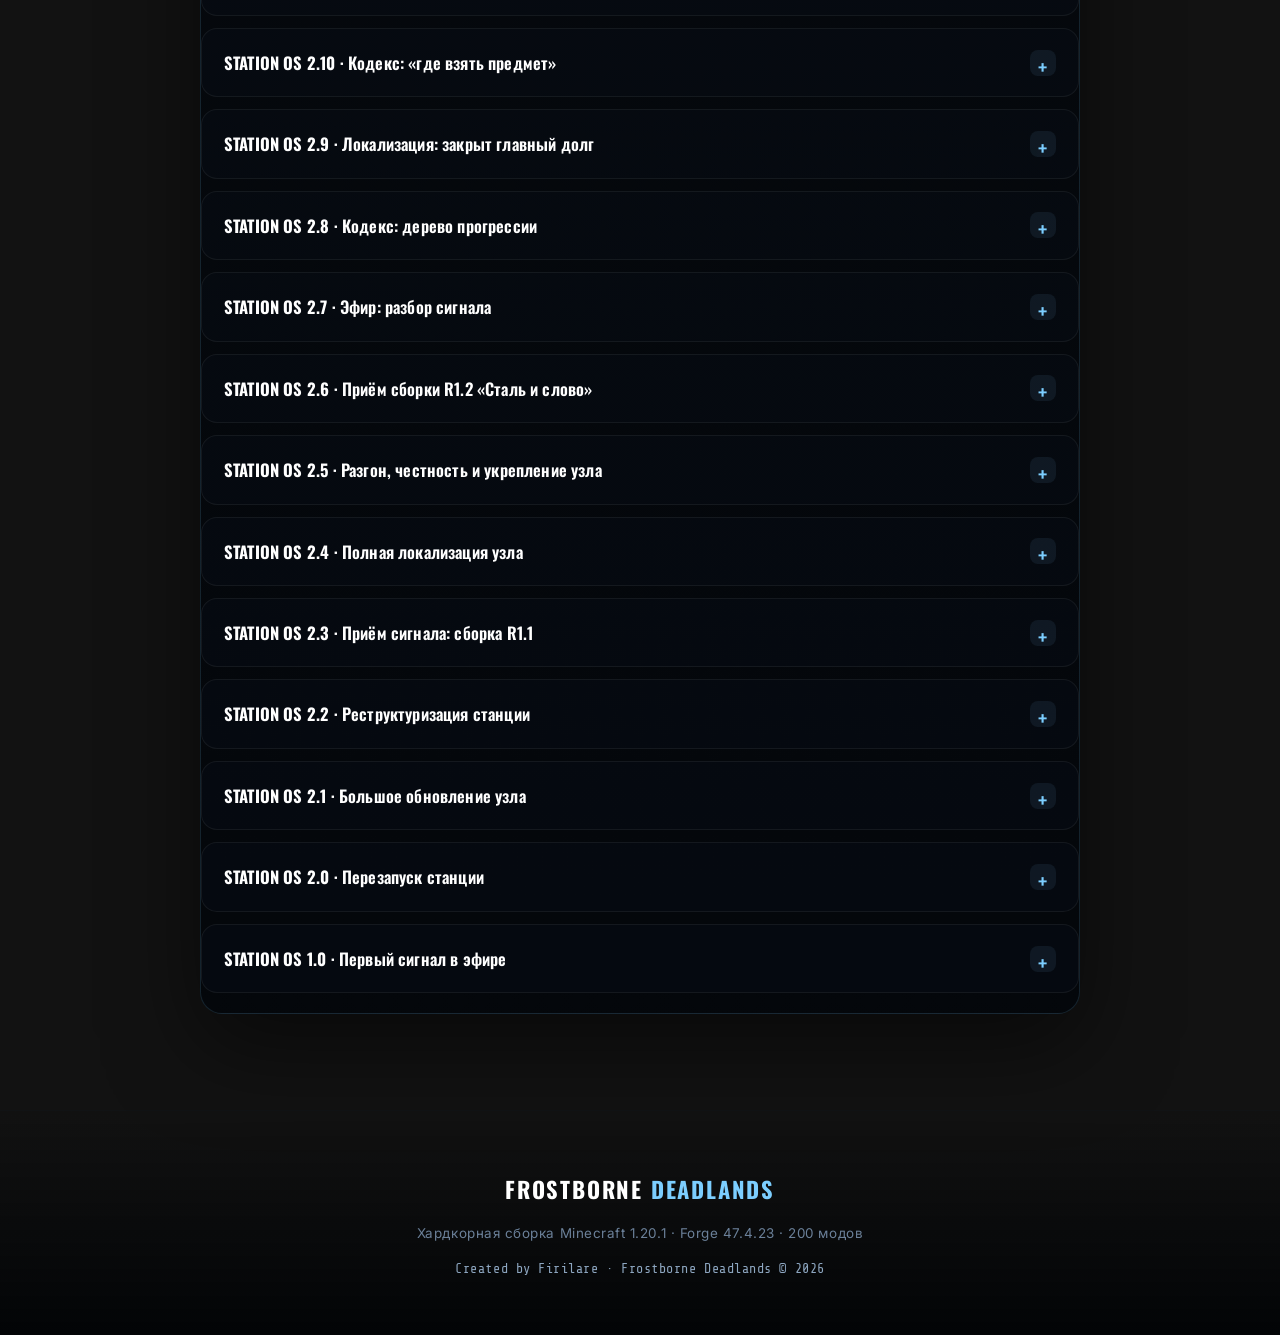
==== commit 72f81109: "Update" ====
--- a/index.html
+++ b/index.html
@@ -1,1846 +1,1858 @@
-<!DOCTYPE html>
-<html lang="ru">
-<head>
-  <meta charset="UTF-8" />
-  <meta name="viewport" content="width=device-width, initial-scale=1.0, viewport-fit=cover" />
-  <meta name="color-scheme" content="dark" />
-  <meta name="theme-color" content="#04070b" />
-  <meta name="description" content="Frostborne Deadlands — хардкорная сборка Minecraft 1.20.1: ледяной зомби-апокалипсис, вечная ядерная зима, реализм выживания, кастомные шейдеры и 200 модов." />
-  <meta property="og:title" content="Frostborne Deadlands — ледяной зомби-апокалипсис" />
-  <meta property="og:description" content="Survive the endless winter. Хардкорное выживание в замёрзшем мёртвом мире. Minecraft 1.20.1 · Forge 47.4.20 · 200 модов." />
-  <meta property="og:type" content="website" />
-  <meta property="og:image" content="assets/images/og-cover.jpg" />
-  <meta property="og:image:width" content="1200" />
-  <meta property="og:image:height" content="630" />
-  <meta name="twitter:card" content="summary_large_image" />
-  <meta name="twitter:image" content="assets/images/og-cover.jpg" />
-  <title>Frostborne Deadlands | Ледяной зомби-апокалипсис · Minecraft 1.20.1</title>
-  <link rel="preconnect" href="https://fonts.googleapis.com">
-  <link rel="preconnect" href="https://fonts.gstatic.com" crossorigin>
-  <link href="https://fonts.googleapis.com/css2?family=Inter:wght@400;500;600;700;800&family=Oswald:wght@500;600;700&family=Rajdhani:wght@600;700&family=Share+Tech+Mono&display=swap&subset=cyrillic,cyrillic-ext,latin,latin-ext" rel="stylesheet">
-  <link rel="stylesheet" href="extras.css?v=2.35">
-  <style>
-  /* ============================================================
-     FROSTBORNE DEADLANDS — Релизный лендинг v2.0
-     Палитра: глубокая мерзлота, ледяной циан, кровавый акцент
-     ============================================================ */
-  :root{
-    --bg:#04070b;
-    --bg-2:#060c14;
-    --deep:#07121f;
-    --panel:rgba(10,17,28,.74);
-    --panel-2:rgba(7,12,20,.92);
-    --glass:rgba(124,206,255,.05);
-    --line:rgba(124,206,255,.14);
-    --line-2:rgba(255,255,255,.06);
-    --text:#e8f5ff;
-    --muted:#8da6c0;
-    --muted-2:#6b8099;
-    --ice:#7cceff;
-    --ice-bright:#a9e2ff;
-    --ice-deep:#3a86ff;
-    --accent:#7cceff;
-    --accent-2:#3a86ff;
-    --danger:#ff3d56;
-    --blood:#b91c1c;
-    --good:#34d399;
-    --warn:#fbbf24;
-    --shadow:0 30px 90px rgba(0,0,0,.5);
-    --shadow-ice:0 20px 60px rgba(58,134,255,.14);
-    --radius:22px;
-    --radius-lg:28px;
-    --max:1240px;
-    --ticker-h:36px;
-    --header-h:74px;
-    --ease:cubic-bezier(.22,.61,.36,1);
-  }
-  *{box-sizing:border-box}
-  html{scroll-behavior:smooth; -webkit-text-size-adjust:100%}
-  body{
-    margin:0; font-family:Inter,system-ui,-apple-system,sans-serif; color:var(--text);
-    line-height:1.65; overflow-x:hidden;
-    padding-top:calc(var(--ticker-h) + var(--header-h));
-    background:
-      radial-gradient(1200px 700px at 50% -8%, rgba(58,134,255,.16), transparent 60%),
-      radial-gradient(900px 600px at 14% 12%, rgba(124,206,255,.08), transparent 55%),
-      radial-gradient(800px 500px at 88% 30%, rgba(185,28,28,.05), transparent 60%),
-      linear-gradient(180deg, #04070b 0%, #060c14 55%, #04070b 100%);
-    background-attachment:fixed;
-  }
-  /* CRT / scanline overlay */
-  body::before{
-    content:""; position:fixed; inset:0; pointer-events:none; z-index:0; opacity:.1;
-    background-image:
-      linear-gradient(rgba(255,255,255,.03) 1px, transparent 1px),
-      linear-gradient(90deg, rgba(124,206,255,.02) 1px, transparent 1px);
-    background-size:100% 3px, 90px 90px; mix-blend-mode:screen;
-  }
-  /* vignette */
-  body::after{
-    content:""; position:fixed; inset:0; pointer-events:none; z-index:0;
-    background:radial-gradient(ellipse at center, transparent 55%, rgba(2,4,7,.55) 100%);
-  }
-  a{color:inherit; text-decoration:none}
-  img{max-width:100%; display:block}
-  button,input,select,textarea{font:inherit}
-  :focus-visible{outline:2px solid var(--ice); outline-offset:3px; border-radius:6px}
-  ::selection{background:rgba(124,206,255,.3); color:#fff}
-
-  .container{width:min(var(--max), calc(100% - 36px)); margin:0 auto; position:relative; z-index:2}
-  /* ⚠ Шапке — свой предел. Общие 1240px рассчитаны на колонку текста, а в
-     шапке помимо логотипа стоят девять ссылок, кнопка, колокол, язык и
-     соцсети: на украинском это 1454px. В 1240 они не влезали никогда, и
-     хвост уезжал за край — незаметно, потому что body прячет переполнение. */
-  header .container{width:min(1480px, calc(100% - 36px))}
-  .skip-link{position:absolute; top:-100px; left:16px; z-index:3000; background:var(--ice); color:#001018; padding:10px 14px; border-radius:12px; font-weight:800}
-  .skip-link:focus{top:12px}
-
-  /* ---------- snow canvas ---------- */
-  .snow{position:fixed; inset:0; width:100%; height:100%; pointer-events:none; z-index:1}
-  .aurora{
-    position:fixed; top:0; left:0; right:0; height:60vh; pointer-events:none; z-index:0; opacity:.5;
-    background:
-      radial-gradient(60% 80% at 20% 0%, rgba(52,211,153,.10), transparent 70%),
-      radial-gradient(50% 70% at 80% 0%, rgba(124,206,255,.12), transparent 70%);
-    filter:blur(20px); animation:auroraDrift 18s ease-in-out infinite alternate;
-  }
-  @keyframes auroraDrift{0%{transform:translateX(-4%) skewX(-2deg); opacity:.4}100%{transform:translateX(4%) skewX(2deg); opacity:.65}}
-  body.storm .aurora{background:radial-gradient(60% 80% at 50% 0%, rgba(255,61,86,.12), transparent 70%)}
-
-  /* ---------- загрузочный шлюз ----------
-     ⚠ Разметка этого блока жила без единого правила CSS — цифры валились
-     в столбик, карточка не читалась. Стили ниже — недостающая половина. */
-  .dl-cta{position:relative; max-width:980px; margin:0 auto; border-radius:var(--radius-lg);
-    border:1px solid rgba(124,206,255,.2); background:linear-gradient(180deg,
-      rgba(10,20,33,.86), rgba(5,10,17,.94)); overflow:hidden;
-    box-shadow:0 24px 70px rgba(0,0,0,.45)}
-  .dl-cta-glow{position:absolute; inset:-40% 30% auto -10%; height:280px; pointer-events:none;
-    background:radial-gradient(closest-side, rgba(124,206,255,.16), transparent 70%);
-    filter:blur(6px)}
-  .dl-cta-body{position:relative; z-index:1; padding:38px 40px}
-  .dl-cta-badge{display:inline-block; font-family:"Share Tech Mono", monospace; font-size:.64rem;
-    letter-spacing:.16em; text-transform:uppercase; color:var(--ice);
-    border:1px solid rgba(124,206,255,.28); border-radius:999px; padding:6px 13px; margin-bottom:16px}
-  .dl-cta-title{font-family:var(--font-display, Oswald), sans-serif; font-weight:600;
-    font-size:clamp(1.6rem, 3.4vw, 2.4rem); line-height:1.08; text-transform:uppercase;
-    color:#fff; margin:0 0 12px}
-  .dl-cta-text{max-width:62ch; color:var(--muted); margin:0 0 26px; line-height:1.65}
-
-  /* Цифры — в ряд: их четыре, и в столбик они читаются как список покупок. */
-  .dl-cta-meta{display:grid; grid-template-columns:repeat(4, minmax(0,1fr)); gap:1px;
-    background:var(--line); border:1px solid var(--line); border-radius:14px;
-    overflow:hidden; margin-bottom:28px}
-  .dl-cta-stat{background:rgba(6,12,20,.9); padding:16px 14px; text-align:center}
-  .dl-cta-stat .v{font-family:var(--font-display, Oswald), sans-serif; font-size:1.35rem;
-    color:var(--ice-bright); line-height:1.1}
-  .dl-cta-stat .l{margin-top:5px; font-family:"Share Tech Mono", monospace; font-size:.58rem;
-    letter-spacing:.1em; text-transform:uppercase; color:var(--muted-2)}
-  .dl-cta-btn{display:inline-flex; align-items:center; justify-content:center; gap:10px;
-    padding:16px 30px; font-size:1rem}
-
-  @media (max-width:760px){
-    .dl-cta-body{padding:26px 20px}
-    .dl-cta-meta{grid-template-columns:repeat(2, minmax(0,1fr))}
-    .dl-cta-btn{width:100%}
-  }
-  @media (max-width:420px){
-    .dl-cta-stat{padding:13px 10px}
-    .dl-cta-stat .v{font-size:1.15rem}
-  }
-
-  /* ---------- ticker ---------- */
-  .ticker{
-    position:fixed; top:0; left:0; right:0; height:var(--ticker-h); z-index:1001;
-    background:rgba(5,9,15,.92); border-bottom:1px solid var(--line); overflow:hidden; backdrop-filter:blur(14px);
-  }
-  .ticker-track{display:flex; gap:2.5rem; white-space:nowrap; align-items:center; height:100%; padding-left:100%; animation:marquee 42s linear infinite}
-  .ticker:hover .ticker-track{animation-play-state:paused}
-  .ticker-item{font-family:"Share Tech Mono", monospace; font-size:.74rem; text-transform:uppercase; letter-spacing:.08em; color:#cfe0f2}
-  .ticker-item span{color:var(--ice)}
-  @keyframes marquee{from{transform:translateX(0)}to{transform:translateX(-100%)}}
-  body.storm .ticker{border-bottom-color:rgba(255,61,86,.4); background:rgba(13,6,9,.95)}
-  body.storm .ticker-item span{color:var(--danger)}
-  body.secret .ticker{border-bottom-color:rgba(124,206,255,.34); background:rgba(4,10,16,.96)}
-  body.secret .ticker-item span{color:var(--ice-bright)}
-
-  /* ---------- header ---------- */
-  header{
-    position:fixed; top:var(--ticker-h); left:0; right:0; height:var(--header-h); z-index:1000;
-    background:rgba(4,7,11,.62); backdrop-filter:blur(18px) saturate(1.2); border-bottom:1px solid var(--line-2);
-    transition:background .3s ease, box-shadow .3s ease;
-  }
-  header.scrolled{background:rgba(4,7,11,.9); box-shadow:0 10px 40px rgba(0,0,0,.4)}
-  .nav{height:100%; display:flex; align-items:center; justify-content:space-between; gap:16px}
-  .logo{display:flex; align-items:center; gap:12px; font-family:Oswald,sans-serif; font-weight:700; letter-spacing:.06em; text-transform:uppercase; user-select:none; cursor:pointer; white-space:nowrap}
-  .lg-tail{font-style:normal}
-  /* ⚠ flex:none — знак не сжимается никогда. Без этого на десктопе, где
-     .nav-actions занимает 1199px, space-between ужимал иконку до 2px. */
-  .logo-mark{flex:none; width:44px; height:44px; border-radius:13px; display:grid; place-items:center; background:linear-gradient(135deg, rgba(124,206,255,.18), rgba(58,134,255,.08)); border:1px solid rgba(124,206,255,.26); position:relative; overflow:hidden}
-  .logo-mark::after{content:""; position:absolute; inset:0; background:linear-gradient(120deg, transparent, rgba(255,255,255,.18), transparent); transform:translateX(-120%); transition:transform .5s ease}
-  .logo:hover .logo-mark::after{transform:translateX(120%)}
-  .logo-mark svg{width:22px; height:22px; fill:var(--ice); filter:drop-shadow(0 0 6px rgba(124,206,255,.5))}
-  .logo-text{font-size:1.05rem; color:#fff; overflow:hidden; text-overflow:ellipsis}
-  .logo-text span{color:var(--ice); text-shadow:0 0 16px rgba(124,206,255,.3)}
-  .nav-actions{display:flex; align-items:center; gap:14px}
-  .nav-links{display:flex; align-items:center; gap:20px}
-  .nav-cta{
-    display:flex; align-items:center; gap:7px; padding:9px 15px; border-radius:12px;
-    font-size:.78rem; font-weight:800; letter-spacing:.05em; text-transform:uppercase; white-space:nowrap;
-    color:#04070b; background:linear-gradient(135deg, var(--ice-bright), var(--ice));
-    box-shadow:0 6px 20px rgba(124,206,255,.22);
-    opacity:0; transform:translateY(-6px); pointer-events:none;
-    transition:opacity .28s var(--ease), transform .28s var(--ease), box-shadow .2s ease;
-  }
-  .nav-cta b{font-family:"Share Tech Mono",monospace; font-weight:400; opacity:.62}
-  .nav-cta.show{opacity:1; transform:none; pointer-events:auto}
-  .nav-cta:hover{box-shadow:0 8px 26px rgba(124,206,255,.36)}
-  @media (max-width:520px){ .nav-cta b{display:none} .nav-cta{padding:9px 12px} }
-  .nav-link{color:var(--muted); font-size:.84rem; font-weight:700; text-transform:uppercase; letter-spacing:.07em; position:relative; transition:color .2s ease}
-  .nav-link:hover{color:#fff}
-  .nav-link::after{content:""; position:absolute; left:0; bottom:-6px; width:100%; height:2px; background:linear-gradient(90deg, transparent, var(--ice), transparent); transform:scaleX(0); transform-origin:center; transition:transform .25s var(--ease)}
-  .nav-link:hover::after{transform:scaleX(1)}
-  .social-links{display:flex; gap:10px}
-  .pill-link{display:inline-flex; align-items:center; gap:8px; font-size:.82rem; font-weight:700; padding:10px 14px; border-radius:999px; border:1px solid rgba(58,134,255,.24); background:rgba(58,134,255,.08); color:#dbeafe; transition:transform .2s var(--ease), background .2s ease, box-shadow .2s ease}
-  .pill-link:hover{transform:translateY(-2px); background:rgba(58,134,255,.18); box-shadow:0 10px 24px rgba(58,134,255,.18)}
-  .menu-btn{display:none; border:1px solid var(--line-2); background:rgba(255,255,255,.03); color:#fff; width:46px; height:46px; border-radius:14px; cursor:pointer; font-size:1.1rem}
-  .mobile-panel{display:none; border-top:1px solid var(--line-2); background:rgba(4,7,11,.97); backdrop-filter:blur(16px); padding:16px 0 20px}
-  .mobile-panel.open{display:block; animation:slideDown .3s var(--ease)}
-  @keyframes slideDown{from{opacity:0; transform:translateY(-10px)}to{opacity:1; transform:translateY(0)}}
-  .mobile-panel .nav-links,.mobile-panel .social-links{display:grid; grid-template-columns:1fr 1fr; gap:10px; margin-bottom:12px}
-  .mobile-panel .pill-link,.mobile-panel .nav-link{justify-content:center; text-align:center; padding:14px; border-radius:14px; background:rgba(255,255,255,.03); border:1px solid var(--line-2)}
-  .mobile-panel .nav-link::after{display:none}
-
-  /* ---------- section scaffolding ---------- */
-  section{padding:96px 0; position:relative}
-  .eyebrow{font-family:"Share Tech Mono", monospace; font-size:.76rem; letter-spacing:.28em; text-transform:uppercase; color:var(--ice); text-align:center; margin-bottom:14px; opacity:.9}
-  .section-title{margin:0 0 22px; font-family:Oswald,sans-serif; font-weight:700; font-size:clamp(2rem, 5vw, 3.4rem); text-transform:uppercase; letter-spacing:.04em; text-align:center; color:#fff; line-height:1.04}
-  .section-title .hl{color:var(--ice); text-shadow:0 0 30px rgba(124,206,255,.3)}
-  .section-subtitle{margin:0 auto 44px; max-width:720px; color:var(--muted); text-align:center; font-size:1.02rem}
-  /* D-03: ченджлог не переводится — говорим об этом прямо. Русскому читателю
-     такая подпись была бы шумом, поэтому она показывается только на пяти
-     остальных языках (см. paintClLang). */
-  .cl-lang{display:flex; align-items:center; justify-content:center; gap:8px;
-    max-width:720px; margin:-22px auto 38px; padding:8px 14px;
-    border:1px dashed rgba(124,206,255,.22); border-radius:10px;
-    background:rgba(124,206,255,.04); font-family:'Share Tech Mono',monospace;
-    font-size:.68rem; letter-spacing:.04em; line-height:1.5;
-    color:var(--muted); text-align:center}
-  .cl-lang[hidden]{display:none}
-
-  /* reveal-on-scroll */
-  .reveal{opacity:0; transform:translateY(34px); filter:blur(6px); transition:opacity .9s var(--ease), transform .9s var(--ease), filter .9s var(--ease)}
-  .reveal.in{opacity:1; transform:none; filter:none}
-  .reveal.d1{transition-delay:.08s}.reveal.d2{transition-delay:.16s}.reveal.d3{transition-delay:.24s}.reveal.d4{transition-delay:.32s}
-
-  /* ---------- glitch ---------- */
-  .glitch{position:relative; display:inline-block}
-  .glitch::before,.glitch::after{content:attr(data-text); position:absolute; inset:0; pointer-events:none; opacity:0; mix-blend-mode:screen}
-  .glitch:hover::before,.glitch:hover::after,.glitch.glitching::before,.glitch.glitching::after{opacity:.9; animation:glitchShift .26s steps(2,end) infinite}
-  .glitch:hover::before,.glitch.glitching::before{color:var(--danger); transform:translate(2px,-1px); clip-path:inset(0 0 55% 0)}
-  .glitch:hover::after,.glitch.glitching::after{color:var(--ice); transform:translate(-2px,1px); clip-path:inset(55% 0 0 0)}
-  @keyframes glitchShift{0%{transform:translate(0)}25%{transform:translate(2px,-1px)}50%{transform:translate(-2px,1px)}75%{transform:translate(1px,2px)}100%{transform:translate(-2px,-1px)}}
-
-  /* ---------- buttons ---------- */
-  .btn{display:inline-flex; align-items:center; justify-content:center; gap:10px; border:none; cursor:pointer; font-weight:800; letter-spacing:.06em; text-transform:uppercase; border-radius:14px; transition:transform .22s var(--ease), box-shadow .22s ease, background .22s ease; padding:16px 22px; min-height:54px; font-size:.92rem; position:relative; overflow:hidden}
-  .btn::after{content:""; position:absolute; inset:0; background:linear-gradient(120deg, transparent, rgba(255,255,255,.16), transparent); transform:translateX(-130%); transition:transform .5s ease}
-  .btn:hover::after{transform:translateX(130%)}
-  .btn-primary{color:#fff; background:linear-gradient(135deg, var(--accent-2), #0e69ff); box-shadow:0 14px 38px rgba(58,134,255,.3)}
-  .btn-primary:hover{transform:translateY(-3px); box-shadow:0 20px 46px rgba(58,134,255,.42)}
-  .btn-ice{color:#012; background:linear-gradient(135deg, var(--ice-bright), var(--ice)); box-shadow:0 14px 38px rgba(124,206,255,.28)}
-  .btn-ice:hover{transform:translateY(-3px); box-shadow:0 20px 46px rgba(124,206,255,.4)}
-  .btn-secondary{color:#eaf4ff; background:rgba(255,255,255,.04); border:1px solid var(--line-2)}
-  .btn-secondary:hover{transform:translateY(-3px); background:rgba(255,255,255,.07)}
-  .btn-ghost{color:#dbeafe; background:transparent; border:1px solid var(--line)}
-  .btn-ghost:hover{transform:translateY(-3px); background:rgba(124,206,255,.06)}
-
-  /* ---------- frost card hover ---------- */
-  .frostable{position:relative; overflow:hidden}
-  .frostable::before{content:""; position:absolute; inset:0; pointer-events:none; opacity:0; transition:opacity .4s ease; z-index:1;
-    background:
-      radial-gradient(120px 80px at var(--fx,30%) var(--fy,20%), rgba(255,255,255,.12), transparent 70%),
-      url("data:image/svg+xml,%3Csvg xmlns='http://www.w3.org/2000/svg' width='200' height='200'%3E%3Cfilter id='f'%3E%3CfeTurbulence type='fractalNoise' baseFrequency='0.9' numOctaves='2'/%3E%3C/filter%3E%3Crect width='100%25' height='100%25' filter='url(%23f)' opacity='0.5'/%3E%3C/svg%3E");
-    mix-blend-mode:screen;}
-  .frostable:hover::before{opacity:.5}
-
-  /* ---------- hero ---------- */
-  .hero{padding-top:34px; min-height:calc(100vh - var(--ticker-h) - var(--header-h)); display:grid; align-items:center; position:relative; overflow:hidden}
-  .hero-bg{position:absolute; inset:0; z-index:0; background:
-      radial-gradient(900px 500px at 50% 8%, rgba(124,206,255,.12), transparent 60%),
-      radial-gradient(700px 500px at 18% 80%, rgba(58,134,255,.08), transparent 60%);}
-  .hero-bg img{position:absolute; inset:0; width:100%; height:100%; object-fit:cover; opacity:.28; filter:saturate(.7) brightness(.7) contrast(1.05); mix-blend-mode:luminosity}
-  .hero-fog{position:absolute; inset:0; z-index:0; pointer-events:none; background:linear-gradient(180deg, transparent 40%, var(--bg) 96%)}
-  .hero-grid{display:grid; grid-template-columns:1.18fr .82fr; gap:34px; align-items:center; position:relative; z-index:2}
-  .hero-badges{display:flex; flex-wrap:wrap; gap:10px; margin-bottom:22px}
-  .tag{display:inline-flex; align-items:center; gap:8px; padding:8px 13px; border-radius:999px; border:1px solid rgba(124,206,255,.2); background:rgba(124,206,255,.05); color:#bff0ff; font-size:.76rem; font-weight:700; letter-spacing:.06em; text-transform:uppercase}
-  .tag.danger{border-color:rgba(255,61,86,.3); background:rgba(255,61,86,.06); color:#ffb3bf}
-  h1{margin:0; font-family:Oswald,sans-serif; font-weight:700; font-size:clamp(3.2rem, 9vw, 6.6rem); line-height:.9; letter-spacing:.02em; text-transform:uppercase}
-  h1 .l1{display:block; color:#fff; text-shadow:0 0 40px rgba(124,206,255,.18)}
-  h1 .l2{display:block; color:var(--ice); text-shadow:0 0 50px rgba(124,206,255,.4)}
-  .hero-copy{max-width:680px}
-  .hero-tagline{margin:18px 0 0; font-family:"Share Tech Mono",monospace; color:var(--ice-bright); letter-spacing:.1em; text-transform:uppercase; font-size:.92rem}
-  .hero-copy p.lead{margin:14px 0 0; color:#a8bdd4; font-size:1.08rem; max-width:56ch}
-  .hero-actions{display:flex; flex-wrap:wrap; gap:12px; margin-top:30px}
-  .hero-meta{margin-top:30px; display:flex; flex-wrap:wrap; gap:10px}
-  .meta-chip{display:inline-flex; align-items:center; gap:8px; padding:9px 14px; border-radius:12px; background:rgba(255,255,255,.03); border:1px solid var(--line-2); font-family:"Share Tech Mono",monospace; font-size:.74rem; letter-spacing:.06em; color:#cfe0f2}
-  .meta-chip b{color:var(--ice)}
-  .breathing{animation:breathe 5s ease-in-out infinite}
-  @keyframes breathe{0%,100%{filter:drop-shadow(0 0 0 transparent)}50%{filter:drop-shadow(0 0 24px rgba(124,206,255,.16))}}
-
-  /* hero status panel */
-  .hero-panel{background:linear-gradient(180deg, rgba(9,16,27,.84), rgba(4,9,15,.92)); border:1px solid var(--line); border-radius:var(--radius); box-shadow:var(--shadow); padding:24px; position:relative; overflow:hidden}
-  .hero-panel::before{content:""; position:absolute; inset:0 auto auto 0; width:100%; height:3px; background:linear-gradient(90deg, transparent, var(--ice), transparent); opacity:.5}
-  .status-pill{display:inline-flex; align-items:center; gap:8px; margin-bottom:18px; padding:8px 13px; border-radius:999px; border:1px solid var(--line-2); background:rgba(255,255,255,.03); font-family:"Share Tech Mono", monospace; font-size:.72rem; text-transform:uppercase; letter-spacing:.07em; color:#cfe7ff}
-  .status-dot{width:8px; height:8px; border-radius:50%; background:var(--warn); box-shadow:0 0 10px currentColor; animation:pulse 2s ease-in-out infinite}
-  @keyframes pulse{0%,100%{opacity:1}50%{opacity:.4}}
-  .status-pill.live .status-dot{background:var(--good)}
-  .status-pill.offline .status-dot{background:var(--warn)}
-  .stat-grid{display:grid; grid-template-columns:repeat(2, minmax(0,1fr)); gap:14px}
-  .stat-card{background:rgba(255,255,255,.03); border:1px solid var(--line-2); border-radius:18px; padding:16px; min-height:108px; transition:transform .2s var(--ease), border-color .2s ease}
-  .stat-card h3{margin:0 0 10px; font-family:Rajdhani,sans-serif; font-size:.84rem; text-transform:uppercase; letter-spacing:.07em; color:var(--muted)}
-  .wide-card{grid-column:1 / -1; cursor:pointer}
-  .wide-card:hover,.wide-card:focus-visible{transform:translateY(-2px); border-color:rgba(124,206,255,.24); background:rgba(124,206,255,.04); box-shadow:0 18px 36px rgba(0,0,0,.26)}
-  .stat-value{font-family:Oswald,sans-serif; font-size:2rem; font-weight:700; line-height:1; color:#fff}
-  .stat-value.good{color:var(--good)} .stat-value.danger{color:var(--danger)}
-  .stat-note{margin-top:8px; color:var(--muted); font-size:.8rem}
-  .sim-mark{display:flex; align-items:center; gap:7px; margin:0 0 10px; font-family:"Share Tech Mono",monospace; font-size:.66rem; letter-spacing:.16em; color:var(--muted-2); text-transform:uppercase; cursor:help}
-  .sim-mark .sim-dot{width:6px; height:6px; border-radius:50%; background:var(--warn); opacity:.7; flex:none}
-  .sim-tag{display:block; margin-top:5px; font-family:"Share Tech Mono",monospace; font-size:.58rem; letter-spacing:.14em; color:var(--muted-2); text-transform:uppercase}
-  .hud-grid{margin-top:16px; display:grid; grid-template-columns:repeat(2, minmax(0,1fr)); gap:14px}
-  .hud-item{background:rgba(0,0,0,.22); border:1px solid rgba(124,206,255,.09); border-radius:16px; padding:15px}
-  .hud-item.interactive{cursor:pointer; transition:transform .18s var(--ease), background .2s ease, border-color .2s ease}
-  .hud-item.interactive:hover{background:rgba(124,206,255,.04); transform:translateY(-2px); border-color:rgba(124,206,255,.2)}
-  .hud-label{display:block; margin-bottom:8px; text-transform:uppercase; letter-spacing:.07em; font-family:Rajdhani,sans-serif; font-size:.78rem; color:var(--muted)}
-  .hud-value{font-family:Oswald,sans-serif; font-size:1.4rem; font-weight:600; letter-spacing:.02em; color:#fff}
-  .hud-value.danger{color:var(--danger)}
-
-  /* live metrics row */
-  .metrics-row{margin-top:28px; display:grid; grid-template-columns:repeat(3, minmax(0,1fr)); gap:14px}
-  .metric{background:rgba(9,16,27,.7); border:1px solid var(--line-2); border-radius:18px; padding:20px 16px; text-align:center; transition:transform .2s var(--ease), border-color .2s ease}
-  .metric:hover{transform:translateY(-3px); border-color:rgba(124,206,255,.2)}
-  .metric-number{font-family:Oswald,sans-serif; font-size:2rem; font-weight:700; color:var(--ice); line-height:1; text-shadow:0 0 24px rgba(124,206,255,.2)}
-  .metric-label{margin-top:8px; color:var(--muted); font-size:.78rem; text-transform:uppercase; letter-spacing:.07em}
-  .connection-note{margin-top:14px; color:var(--muted-2); font-size:.82rem; text-align:center; font-family:"Share Tech Mono",monospace}
-
-  /* ---------- about / lore ---------- */
-  .lore{max-width:920px; margin:0 auto; text-align:center}
-  .lore .big{font-family:Oswald,sans-serif; font-weight:600; font-size:clamp(1.5rem,4vw,2.4rem); line-height:1.2; color:#eaf4ff; letter-spacing:.01em; margin:0 0 24px}
-  .lore .big b{color:var(--ice)}
-  .lore p{color:var(--muted); font-size:1.06rem; margin:0 0 16px}
-  .lore-grid{display:grid; grid-template-columns:repeat(3,1fr); gap:16px; margin-top:42px}
-  .lore-stat{background:var(--panel); border:1px solid var(--line); border-radius:20px; padding:26px 18px; backdrop-filter:blur(8px)}
-  .lore-stat .n{font-family:Oswald,sans-serif; font-size:2.6rem; font-weight:700; color:var(--ice); line-height:1}
-  .lore-stat .t{margin-top:8px; color:var(--muted); font-size:.86rem; text-transform:uppercase; letter-spacing:.06em}
-
-  /* ---------- video ---------- */
-  .video-frame{position:relative; max-width:1000px; margin:0 auto; border-radius:var(--radius); padding:14px; background:linear-gradient(135deg, rgba(124,206,255,.14), rgba(58,134,255,.05)); border:1px solid var(--line); box-shadow:var(--shadow-ice)}
-  .video-frame::before,.video-frame::after{content:""; position:absolute; width:26px; height:26px; border:2px solid var(--ice); opacity:.6}
-  .video-frame::before{top:-2px; left:-2px; border-right:0; border-bottom:0; border-radius:8px 0 0 0}
-  .video-frame::after{bottom:-2px; right:-2px; border-left:0; border-top:0; border-radius:0 0 8px 0}
-  .video-wrap{position:relative; aspect-ratio:16/9; border-radius:16px; overflow:hidden; background:#040810}
-  .video-wrap iframe{position:absolute; inset:0; width:100%; height:100%; border:0}
-  .video-note{margin-top:18px; text-align:center; color:var(--muted); font-size:.9rem}
-
-  /* ---------- shaders compare ---------- */
-  .compare-wrap{max-width:1040px; margin:0 auto}
-  /* ⚠ width:100% обязателен. При aspect-ratio + min-height и БЕЗ явной ширины
-     браузер выводит ширину из высоты: на телефоне min-height 340px давал
-     340/9*16 = 604px при экране 375px — то самое «растягивается на полтора
-     экрана». Теперь ширину задаёт родитель, а min-height только тянет вверх. */
-  .compare{position:relative; width:100%; aspect-ratio:16/9; min-height:340px; border-radius:var(--radius); overflow:hidden; border:1px solid rgba(124,206,255,.2); user-select:none; box-shadow:var(--shadow); touch-action:none}
-  .compare-layer{position:absolute; inset:0; background-size:cover; background-position:center; pointer-events:none}
-  .compare-before{background-color:#0c0f16}
-  .compare-before.ld{background-image:url('assets/images/shader-before.webp')}
-  .compare-after{background-color:#0a1626; clip-path:inset(0 50% 0 0)}
-  .compare-after.ld{background-image:url('assets/images/shader-after.webp')}
-  .compare-bar{position:absolute; top:0; bottom:0; left:50%; width:3px; background:var(--ice); transform:translateX(-50%); box-shadow:0 0 20px rgba(124,206,255,.8); cursor:ew-resize; z-index:3}
-  .compare-handle{position:absolute; top:50%; left:50%; transform:translate(-50%,-50%); width:46px; height:46px; border-radius:999px; display:grid; place-items:center; background:linear-gradient(135deg, var(--ice-bright), var(--ice)); color:#012; font-size:18px; font-weight:900; box-shadow:0 10px 24px rgba(0,0,0,.5), 0 0 30px rgba(124,206,255,.5); z-index:4}
-  .compare-badge{position:absolute; top:16px; z-index:4; padding:8px 13px; border-radius:999px; font-size:.7rem; font-weight:800; letter-spacing:.06em; text-transform:uppercase; background:rgba(4,7,11,.78); border:1px solid var(--line-2); backdrop-filter:blur(10px)}
-  .badge-left{left:16px; color:var(--muted)} .badge-right{right:16px; color:var(--ice)}
-  .shader-tiers{display:grid; grid-template-columns:repeat(5,1fr); gap:10px; margin-top:24px}
-  /* Оговорка под таблицей: цифры пересчитаны, а не заново замерены. */
-  .tier-calc{margin-top:14px; font-size:.82rem; color:var(--muted); max-width:72ch}
-  .tier{background:var(--panel); border:1px solid var(--line-2); border-radius:14px; padding:16px 12px; text-align:center; transition:transform .2s var(--ease), border-color .2s ease}
-  .tier:hover{transform:translateY(-3px); border-color:rgba(124,206,255,.25)}
-  .tier .tn{font-family:Oswald,sans-serif; font-weight:700; text-transform:uppercase; letter-spacing:.06em; font-size:.96rem; color:#fff}
-  .tier .td{margin-top:6px; color:var(--muted); font-size:.74rem}
-  .tier .fps{margin-top:10px; font-family:"Share Tech Mono",monospace; font-size:.72rem; color:var(--ice)}
-
-  /* ---------- gallery ---------- */
-  .gallery{display:grid; grid-template-columns:repeat(3,1fr); gap:14px}
-  .shot{position:relative; aspect-ratio:16/10; border-radius:18px; overflow:hidden; border:1px solid var(--line-2); cursor:pointer; background:#0a1018}
-  .shot img{width:100%; height:100%; object-fit:cover; transition:transform .6s var(--ease), filter .4s ease; filter:saturate(.85)}
-  .shot:hover img{transform:scale(1.08); filter:saturate(1.05)}
-  .shot::after{content:""; position:absolute; inset:0; background:linear-gradient(180deg, transparent 55%, rgba(4,7,11,.8)); opacity:.7; transition:opacity .3s ease}
-  .shot:hover::after{opacity:.4}
-  .shot .cap{position:absolute; left:14px; bottom:12px; z-index:2; font-family:Oswald,sans-serif; font-weight:600; text-transform:uppercase; letter-spacing:.05em; font-size:.86rem; color:#fff; text-shadow:0 2px 8px rgba(0,0,0,.6)}
-  .shot .zoom{position:absolute; right:12px; top:12px; z-index:2; width:32px; height:32px; border-radius:10px; display:grid; place-items:center; background:rgba(4,7,11,.6); border:1px solid var(--line-2); color:var(--ice); opacity:0; transition:opacity .3s ease}
-  .shot:hover .zoom{opacity:1}
-
-  /* lightbox */
-  .lightbox{position:fixed; inset:0; z-index:2200; display:none; place-items:center; padding:24px; background:rgba(2,4,7,.92); backdrop-filter:blur(8px)}
-  .lightbox.open{display:grid; animation:fadeIn .3s ease}
-  @keyframes fadeIn{from{opacity:0}to{opacity:1}}
-  .lightbox img{max-width:min(1100px,92vw); max-height:84vh; border-radius:18px; border:1px solid var(--line); box-shadow:0 30px 80px rgba(0,0,0,.6)}
-  .lb-close{position:absolute; top:20px; right:24px; width:48px; height:48px; border-radius:14px; border:1px solid var(--line-2); background:rgba(255,255,255,.04); color:#fff; font-size:1.3rem; cursor:pointer}
-  .lb-nav{position:absolute; top:50%; transform:translateY(-50%); width:54px; height:54px; border-radius:14px; border:1px solid var(--line-2); background:rgba(255,255,255,.04); color:var(--ice); font-size:1.6rem; cursor:pointer; display:grid; place-items:center}
-  .lb-prev{left:24px} .lb-next{right:24px}
-  .lb-counter{position:absolute; bottom:24px; left:50%; transform:translateX(-50%); font-family:"Share Tech Mono",monospace; color:var(--muted); font-size:.82rem}
-
-  /* ---------- features ---------- */
-  .features{display:grid; grid-template-columns:repeat(3,1fr); gap:16px}
-  .feature{background:linear-gradient(180deg, rgba(10,17,28,.8), rgba(5,10,16,.92)); border:1px solid var(--line); border-radius:var(--radius); padding:26px; position:relative; overflow:hidden; transition:transform .25s var(--ease), border-color .25s ease, box-shadow .25s ease}
-  .feature:hover{transform:translateY(-5px); border-color:rgba(124,206,255,.28); box-shadow:0 24px 50px rgba(0,0,0,.3)}
-  .feature::before{content:""; position:absolute; inset:auto auto 0 0; width:100%; height:3px; background:linear-gradient(90deg, transparent, rgba(124,206,255,.7), transparent); opacity:.25; transition:opacity .3s ease}
-  .feature:hover::before{opacity:.7}
-  .feature .ic{width:54px; height:54px; border-radius:15px; display:grid; place-items:center; font-size:1.7rem; background:linear-gradient(135deg, rgba(124,206,255,.16), rgba(58,134,255,.06)); border:1px solid rgba(124,206,255,.2); margin-bottom:18px}
-  .feature h3{margin:0 0 10px; font-family:Oswald,sans-serif; font-weight:600; font-size:1.22rem; text-transform:uppercase; letter-spacing:.03em; color:#fff}
-  .feature p{margin:0; color:var(--muted); font-size:.94rem}
-
-  /* ---------- mods list ---------- */
-  .controls{display:flex; flex-wrap:wrap; justify-content:space-between; gap:14px; margin-bottom:22px}
-  .segmented{display:flex; gap:8px; flex-wrap:wrap}
-  .seg-btn{border:1px solid var(--line-2); background:rgba(255,255,255,.03); color:#dce8f6; padding:11px 15px; border-radius:999px; cursor:pointer; font-weight:800; text-transform:uppercase; letter-spacing:.06em; font-size:.74rem; transition:.2s ease}
-  .seg-btn:hover,.seg-btn.active{background:rgba(124,206,255,.12); border-color:rgba(124,206,255,.28); color:#fff}
-  .seg-btn .ct{opacity:.6; margin-left:6px; font-family:"Share Tech Mono",monospace}
-  .mod-top{display:flex; justify-content:space-between; align-items:flex-start; gap:12px; margin-bottom:10px}
-  .mod-cat{font-family:"Share Tech Mono", monospace; font-size:.66rem; color:var(--cat-color,var(--ice)); background:rgba(124,206,255,.07); padding:4px 8px; border-radius:8px; white-space:nowrap; text-transform:uppercase; letter-spacing:.05em}
-
-  /* ---------- requirements ---------- */
-  .req-grid{display:grid; grid-template-columns:1fr 1fr; gap:18px; max-width:980px; margin:0 auto}
-  .req-card{background:linear-gradient(180deg, rgba(10,17,28,.82), rgba(5,10,16,.92)); border:1px solid var(--line); border-radius:var(--radius); padding:28px; position:relative; overflow:hidden}
-  .req-card.rec{border-color:rgba(124,206,255,.3); box-shadow:0 0 50px rgba(124,206,255,.08)}
-  .req-head{display:flex; align-items:center; justify-content:space-between; gap:12px; margin-bottom:20px; padding-bottom:16px; border-bottom:1px dashed var(--line-2)}
-  .req-head h3{margin:0; font-family:Oswald,sans-serif; font-weight:700; text-transform:uppercase; letter-spacing:.05em; font-size:1.2rem; color:#fff}
-  .req-tag{font-family:"Share Tech Mono",monospace; font-size:.7rem; padding:5px 10px; border-radius:999px; text-transform:uppercase; letter-spacing:.06em}
-  .req-tag.min{color:var(--muted); border:1px solid var(--line-2)}
-  .req-tag.rec{color:#012; background:var(--ice)}
-  .req-row{display:flex; align-items:center; justify-content:space-between; gap:12px; padding:12px 0; border-bottom:1px solid rgba(255,255,255,.04)}
-  .req-row:last-child{border-bottom:none}
-  .req-row .k{color:var(--muted); font-size:.86rem; display:flex; align-items:center; gap:8px}
-  .req-row .v{font-family:Oswald,sans-serif; font-weight:600; color:#fff; font-size:.98rem; text-align:right}
-  .req-card.rec .req-row .v{color:var(--ice-bright)}
-
-  /* ---------- accordion (faq + changelog) ---------- */
-  .acc{max-width:880px; margin:0 auto}
-  .acc-item{border:1px solid var(--line-2); border-radius:16px; margin-bottom:12px; overflow:hidden; background:rgba(8,13,21,.6); transition:border-color .2s ease}
-  .acc-item.open{border-color:rgba(124,206,255,.24)}
-  .acc-btn{width:100%; border:none; background:transparent; color:#fff; cursor:pointer; text-align:left; padding:20px 22px; display:flex; align-items:center; justify-content:space-between; gap:14px; font-family:Oswald,sans-serif; font-weight:600; font-size:1.04rem; letter-spacing:.01em; transition:background .2s ease}
-  .acc-btn:hover{background:rgba(124,206,255,.03)}
-  .acc-content{max-height:0; overflow:hidden; transition:max-height .35s var(--ease); color:#9eb0c6; font-size:.95rem}
-  .acc-content .inner{padding:0 22px 22px}
-  .acc-content .inner b{color:var(--ice)}
-  .acc-toggle{flex:0 0 auto; width:26px; height:26px; border-radius:8px; display:grid; place-items:center; color:var(--ice); font-size:1.3rem; transition:transform .3s var(--ease); background:rgba(124,206,255,.08)}
-  .acc-item.open .acc-toggle{transform:rotate(45deg)}
-
-  /* terminal changelog */
-  .terminal{max-width:880px; margin:0 auto; background:linear-gradient(180deg, rgba(9,14,21,.95), rgba(4,7,11,.98)); border:1px solid var(--line); border-radius:var(--radius); overflow:hidden; box-shadow:var(--shadow)}
-  .terminal-bar{display:flex; align-items:center; gap:8px; padding:14px 16px; background:rgba(255,255,255,.03); border-bottom:1px solid var(--line-2)}
-  .tdot{width:11px; height:11px; border-radius:999px}
-  .term-title{margin-left:8px; color:var(--muted); font-family:"Share Tech Mono", monospace; font-size:.8rem; white-space:nowrap; overflow:hidden; text-overflow:ellipsis}
-  .term-body{padding:8px 0}
-
-  /* ---------- download gate ---------- */
-  .download-gate{position:relative; background:radial-gradient(ellipse at top, rgba(10,22,35,.94), rgba(4,7,11,.98)); border:1px solid rgba(124,206,255,.16); border-radius:var(--radius-lg); padding:30px; box-shadow:var(--shadow); overflow:hidden; max-width:1040px; margin:0 auto}
-  .download-gate::before{content:""; position:absolute; inset:0 auto auto 0; width:100%; height:3px; background:linear-gradient(90deg, transparent, rgba(124,206,255,.85), transparent); animation:scan 4s linear infinite}
-  @keyframes scan{from{transform:translateX(-100%)}to{transform:translateX(100%)}}
-  .gate-grid{display:grid; grid-template-columns:1fr 1fr; gap:18px}
-  .checklist,.gate-status{background:rgba(0,0,0,.2); border:1px solid var(--line-2); border-radius:20px; padding:22px}
-  .checklist h3,.gate-status h3{margin:0 0 16px; font-family:Oswald,sans-serif; font-weight:600; text-transform:uppercase; letter-spacing:.06em; font-size:1.1rem}
-  .check{display:flex; gap:12px; align-items:flex-start; color:#b7c5d9; cursor:pointer; user-select:none; padding:11px 0; transition:color .2s ease}
-  .check:hover{color:#fff}
-  .box{width:20px; height:20px; border-radius:6px; border:2px solid rgba(141,166,192,.7); flex:0 0 auto; margin-top:1px; display:grid; place-items:center; font-size:13px; color:#012; transition:.2s ease}
-  .check.checked .box{border-color:var(--ice); background:var(--ice); box-shadow:0 0 14px rgba(124,206,255,.35)}
-  .gate-state{font-family:"Share Tech Mono", monospace; font-size:1.04rem; font-weight:800; color:var(--danger); margin-bottom:16px}
-  .gate-state.ready{color:var(--good)}
-  .gate-progress{margin:12px 0 14px}
-  .gate-progress-row{display:flex; justify-content:space-between; gap:12px; margin-bottom:8px; color:#c8d5e6; font-family:Rajdhani,sans-serif; text-transform:uppercase; letter-spacing:.06em; font-size:.8rem}
-  .gate-progress-bar{height:10px; border-radius:999px; background:rgba(255,255,255,.05); overflow:hidden; border:1px solid var(--line-2)}
-  .gate-progress-fill{height:100%; width:0%; border-radius:999px; background:linear-gradient(90deg, var(--danger), var(--warn), var(--ice)); box-shadow:0 0 18px rgba(124,206,255,.2); transition:width .3s var(--ease)}
-  .gate-bonus{margin-top:12px; min-height:44px; color:#a9bad0; font-size:.88rem; padding:12px 14px; border-radius:14px; background:rgba(255,255,255,.03); border:1px dashed rgba(124,206,255,.14)}
-  .download-actions{display:grid; gap:12px; opacity:.35; pointer-events:none; transition:opacity .3s ease}
-  .download-actions.open{opacity:1; pointer-events:auto}
-  .dl{display:flex; align-items:center; justify-content:center; gap:10px; border-radius:16px; padding:17px; font-weight:800; text-transform:uppercase; letter-spacing:.06em; border:1px solid transparent; transition:transform .2s var(--ease), background .2s ease}
-  .dl:hover{transform:translateY(-2px)}
-  .dl.drive{background:rgba(52,211,153,.08); color:#86efc4; border-color:rgba(52,211,153,.35)}
-  .dl.drive:hover{background:rgba(52,211,153,.14)}
-  .dl.curse{background:rgba(241,100,54,.08); color:#ffb399; border-color:rgba(241,100,54,.35)}
-  .dl.curse:hover{background:rgba(241,100,54,.14)}
-  .dl-meta{display:grid; grid-template-columns:repeat(3,1fr); gap:10px; margin-top:18px}
-  .dl-meta .m{background:rgba(255,255,255,.03); border:1px solid var(--line-2); border-radius:14px; padding:14px; text-align:center}
-  .dl-meta .m .mk{font-family:"Share Tech Mono",monospace; font-size:.68rem; color:var(--muted); text-transform:uppercase; letter-spacing:.06em}
-  .dl-meta .m .mv{margin-top:6px; font-family:Oswald,sans-serif; font-weight:600; color:#fff; font-size:.96rem}
-
-  /* ---------- socials ---------- */
-  .socials{display:grid; grid-template-columns:repeat(3,1fr); gap:16px; max-width:900px; margin:0 auto}
-  .social-card{display:flex; align-items:center; gap:16px; background:linear-gradient(180deg, rgba(10,17,28,.8), rgba(5,10,16,.92)); border:1px solid var(--line); border-radius:20px; padding:22px; transition:transform .25s var(--ease), border-color .25s ease, box-shadow .25s ease}
-  .social-card:hover{transform:translateY(-4px); border-color:rgba(124,206,255,.3); box-shadow:0 20px 44px rgba(0,0,0,.3)}
-  .social-card .si{width:50px; height:50px; border-radius:14px; display:grid; place-items:center; font-size:1.5rem; flex:0 0 auto}
-  .social-card.yt .si{background:rgba(255,0,0,.1); border:1px solid rgba(255,0,0,.3)}
-  .social-card.tg .si{background:rgba(42,171,238,.1); border:1px solid rgba(42,171,238,.3)}
-  .social-card.da .si{background:rgba(255,203,61,.1); border:1px solid rgba(255,203,61,.3)}
-  .social-card .st{font-family:Oswald,sans-serif; font-weight:600; text-transform:uppercase; letter-spacing:.04em; color:#fff; font-size:1.04rem}
-  .social-card .ss{color:var(--muted); font-size:.82rem; margin-top:2px}
-
-  /* ---------- footer ---------- */
-  .footer{padding:60px 0 48px; border-top:1px solid var(--line-2); background:linear-gradient(180deg, transparent, rgba(2,4,6,.95)); text-align:center; position:relative}
-  .footer-logo{font-family:Oswald,sans-serif; font-weight:700; font-size:1.4rem; text-transform:uppercase; letter-spacing:.08em; color:#fff; margin-bottom:14px}
-  .footer-logo span{color:var(--ice)}
-  .footer p{margin:6px 0; color:var(--muted-2); font-size:.84rem; letter-spacing:.04em}
-  .footer .made{font-family:"Share Tech Mono",monospace; color:var(--muted); margin-top:14px}
-
-  /* ---------- toast ---------- */
-  .toast{position:fixed; right:18px; bottom:18px; z-index:2000; width:min(360px, calc(100vw - 36px)); background:rgba(6,11,18,.96); border:1px solid rgba(124,206,255,.28); box-shadow:0 16px 40px rgba(0,0,0,.46); border-radius:18px; padding:16px; transform:translateY(160%); transition:transform .5s cubic-bezier(.22,.9,.23,1.2)}
-  .toast.show{transform:translateY(0)}
-  .toast-title{font-family:Oswald,sans-serif; font-size:1rem; font-weight:700; text-transform:uppercase; letter-spacing:.06em; color:var(--ice); margin-bottom:6px}
-  .toast-body{margin:0; color:#a6b5c9; font-size:.88rem}
-  body.storm .toast{border-color:rgba(255,61,86,.32)}
-  body.storm .toast-title{color:var(--danger)}
-
-  /* ---------- audio panel ---------- */
-  .audio-panel{position:fixed; left:18px; bottom:18px; z-index:1900; display:flex; align-items:center; gap:10px; background:rgba(6,11,18,.9); border:1px solid rgba(124,206,255,.18); box-shadow:0 16px 36px rgba(0,0,0,.34); border-radius:16px; padding:10px 12px; backdrop-filter:blur(12px)}
-  .audio-btn{border:none; cursor:pointer; background:rgba(124,206,255,.08); color:#dffcff; padding:10px 12px; border-radius:12px; font-weight:800; text-transform:uppercase; letter-spacing:.06em; font-size:.72rem; transition:.2s ease}
-  .audio-btn:hover{background:rgba(124,206,255,.16); transform:translateY(-1px)}
-  .audio-label{font-family:"Share Tech Mono", monospace; color:var(--muted); font-size:.7rem; letter-spacing:.06em; text-transform:uppercase}
-  .audio-range{width:110px; accent-color:var(--ice)}
-  .audio-panel.muted{border-color:var(--line-2)}
-  .audio-panel.muted .audio-btn{background:rgba(255,255,255,.04); color:#c8d5e6}
-
-  /* scroll progress */
-  .scroll-prog{position:fixed; top:0; left:0; height:2px; z-index:1002; background:linear-gradient(90deg, var(--ice), var(--ice-deep)); width:0%; box-shadow:0 0 10px rgba(124,206,255,.5)}
-
-  /* back to top */
-  .to-top{position:fixed; right:18px; bottom:84px; z-index:1850; width:46px; height:46px; border-radius:14px; border:1px solid var(--line); background:rgba(6,11,18,.9); color:var(--ice); cursor:pointer; font-size:1.2rem; opacity:0; pointer-events:none; transition:opacity .3s ease, transform .2s var(--ease); backdrop-filter:blur(10px)}
-  .to-top.show{opacity:1; pointer-events:auto}
-  .to-top:hover{transform:translateY(-3px); background:rgba(124,206,255,.1)}
-
-  /* ---------- intro ---------- */
-  .intro-screen{position:fixed; inset:0; z-index:2100; display:grid; place-items:center; background:radial-gradient(circle at top, rgba(9,17,27,.94), rgba(2,4,7,.99)); padding:18px; transition:opacity .4s ease, visibility .4s ease}
-  .intro-screen.hidden{opacity:0; visibility:hidden; pointer-events:none}
-  .intro-card{width:min(720px,100%); border:1px solid rgba(124,206,255,.2); border-radius:var(--radius-lg); background:linear-gradient(180deg, rgba(7,11,18,.97), rgba(4,7,12,.99)); box-shadow:0 30px 80px rgba(0,0,0,.5); padding:30px; position:relative; overflow:hidden}
-  .intro-card::before{content:""; position:absolute; inset:0; background:linear-gradient(120deg, transparent, rgba(124,206,255,.08), transparent); transform:translateX(-120%); animation:scanIntro 6s linear infinite}
-  @keyframes scanIntro{to{transform:translateX(120%)}}
-  .intro-kicker{font-family:"Share Tech Mono", monospace; text-transform:uppercase; letter-spacing:.16em; font-size:.76rem; color:var(--ice)}
-  .intro-card h2{margin:12px 0; font-family:Oswald,sans-serif; font-weight:700; font-size:clamp(1.8rem, 5vw, 2.6rem); text-transform:uppercase; line-height:1.04; color:#fff}
-  .intro-card p{color:#b7c6d8; max-width:56ch; margin:0 0 18px}
-  .intro-grid{display:grid; grid-template-columns:repeat(2, minmax(0,1fr)); gap:14px; margin:16px 0}
-  .mini-panel{border:1px solid var(--line-2); border-radius:16px; padding:14px; background:rgba(255,255,255,.03)}
-  .mini-label{font-family:"Share Tech Mono", monospace; font-size:.7rem; letter-spacing:.1em; text-transform:uppercase; color:var(--muted)}
-  .mini-value{font-family:Oswald,sans-serif; font-size:1.1rem; font-weight:600; color:#fff; margin-top:4px}
-
-  /* ---------- responsive ---------- */
-  @media (max-width:1100px){
-    .hero-grid{grid-template-columns:1fr; gap:28px}
-    .features,.gallery,.socials,.shader-tiers{grid-template-columns:repeat(2,1fr)}
-    .shader-tiers{grid-template-columns:repeat(3,1fr)}
-    .lore-grid{grid-template-columns:repeat(3,1fr)}
-  }
-  /* ⚠ Порог взят из замера, а не на глаз. Полная навигация вместе с
-     логотипом занимает 1497px (en) … 1629px (uk); со снятым дублем
-     «Скачать» — около 1537px. Порог 820px означал, что на 1280, 1366,
-     1440 и 1536 шапка молча уезжала за правый край: её прятал
-     overflow-x:hidden на body, поэтому дефект не бросался в глаза.
-     Ниже порога работает бургер, кнопка скачивания остаётся на месте. */
-  @media (max-width:1520px){
-    .nav-links,.social-links{display:none}
-    .menu-btn{display:inline-grid; place-items:center}
-  }
-
-  @media (max-width:820px){
-    :root{--header-h:64px}
-    section{padding:68px 0}
-    .nav-links,.social-links{display:none}
-    .menu-btn{display:inline-grid; place-items:center}
-    .hero{min-height:auto; padding-top:20px}
-    .stat-grid,.hud-grid,.metrics-row{grid-template-columns:1fr 1fr}
-    .hero-actions{flex-direction:column}
-    .hero-actions .btn{width:100%}
-    .req-grid{grid-template-columns:1fr}
-    .gallery{grid-template-columns:repeat(2,1fr)}
-    .lb-nav{width:46px; height:46px}
-  }
-  /* ⚠ Шапка на телефоне: логотип + кнопка скачивания + колокол + язык + меню
-     не помещаются в 375px и растягивают документ, а вместе с ним и всё, что
-     прибито к его краям (тикер, шапка). Лишнее убираем: кнопка скачивания
-     дублируется на первом экране, а колокол и язык живут в меню. */
-  @media (max-width:680px){
-    .nav-cta{display:none}
-    .nav-actions{gap:9px}
-    /* ⚠ Здесь стояло .brand-text small — селектор из Эфира, на главной такого
-       элемента нет вовсе, и правило било в пустоту. Убираем то, что есть:
-       хвост « // DEADLANDS». «FROSTBORNE» узнаётся и без него. */
-    .lg-tail{display:none}
-    /* ⚠ min-width:0 только здесь. В базовом правиле он позволял логотипу
-       схлопнуться в ноль на десктопе; на телефоне же это нужная страховка —
-       без неё заготовленные overflow/ellipsis у .logo-text не срабатывают. */
-    .logo, .logo-text{min-width:0}
-    .logo-mark{width:38px; height:38px; border-radius:11px}
-    .logo-mark svg{width:19px; height:19px}
-    .logo{gap:9px}
-  }
-  @media (max-width:420px){
-    .nb-btn{width:34px;height:34px}
-    .lang-switch{transform:scale(.9);transform-origin:right center}
-  }
-
-  @media (max-width:560px){
-    .features,.socials,.shader-tiers,.lore-grid{grid-template-columns:1fr}
-    .stat-grid,.hud-grid,.metrics-row{grid-template-columns:1fr}
-    .gallery{grid-template-columns:1fr}
-    .logo-text{font-size:.92rem}
-    .gate-grid{grid-template-columns:1fr}
-    .audio-panel{left:12px; right:auto; bottom:12px}
-    .audio-range{width:80px}
-    .to-top{bottom:78px; right:12px}
-    .dl-meta{grid-template-columns:1fr}
-    h1{font-size:clamp(2.6rem,13vw,4rem)}
-    .lb-prev{left:10px}.lb-next{right:10px}
-  }
-  @media (prefers-reduced-motion: reduce){
-    html{scroll-behavior:auto}
-    *,*::before,*::after{animation-duration:.001ms !important; animation-iteration-count:1 !important; transition-duration:.001ms !important}
-    .reveal{opacity:1; transform:none; filter:none}
-  }
-  </style>
-</head>
-<body>
-  <a class="skip-link" href="#content">Перейти к содержимому</a>
-  <div class="scroll-prog" id="scroll-prog" aria-hidden="true"></div>
-  <div class="aurora" aria-hidden="true"></div>
-
-  <!-- ticker -->
-  <div class="ticker" aria-hidden="true"><div class="ticker-track" id="ticker-track"></div></div>
-
-  <!-- header -->
-  <header id="site-header">
-    <div class="container nav">
-      <div class="logo" id="logo-storm" title="Скрытый протокол">
-        <div class="logo-mark" aria-hidden="true">
-          <svg viewBox="0 0 24 24"><path d="M12 2 4 13h6l-2 9 12-14h-7l-1-6Z"></path></svg>
-        </div>
-        <div class="logo-text">FROSTBORNE<i class="lg-tail"> // <span>DEADLANDS</span></i></div>
-      </div>
-      <div class="nav-actions">
-        <nav class="nav-links" aria-label="Основная навигация">
-          <a href="#about" class="nav-link" data-i18n="nav.world">Мир</a>
-          <a href="#features" class="nav-link" data-i18n="nav.features">Особенности</a>
-          <a href="codex.html" class="nav-link" data-i18n="nav.codex">Кодекс</a>
-          <a href="journal.html" class="nav-link" data-i18n="nav.journal">Журнал</a>
-          <a href="tech.html" class="nav-link" data-i18n="nav.tech">Отсек</a>
-          <a href="aether.html" class="nav-link" data-i18n="nav.aether">Эфир</a>
-          <a href="feed.html" class="nav-link" data-i18n="nav.feed">Лента</a>
-          <a href="rules.html" class="nav-link" data-i18n="nav.rules">Устав</a>
-        </nav>
-        <a href="#download" class="nav-cta" id="nav-cta" aria-label="Скачать сборку">
-          <span aria-hidden="true">💾</span><span data-i18n="nav.download">Скачать</span><b data-ver="pack">R1.1</b>
-        </a>
-        <span id="bellMount"></span>
-        <span class="lang-switch" id="langMount"></span>
-        <div class="social-links">
-          <a href="https://www.youtube.com/@firilare" target="_blank" rel="noopener noreferrer" class="pill-link">YouTube</a>
-          <a href="https://t.me/firilareoff" target="_blank" rel="noopener noreferrer" class="pill-link">Telegram</a>
-        </div>
-        <button class="menu-btn" id="menu-btn" aria-label="Открыть меню" aria-expanded="false">☰</button>
-      </div>
-    </div>
-    <div class="mobile-panel" id="mobile-panel">
-      <div class="container">
-        <div class="nav-links">
-          <a href="#about" class="nav-link" data-i18n="nav.world">Мир</a>
-          <a href="#video" class="nav-link">Видео</a>
-          <a href="#features" class="nav-link" data-i18n="nav.features">Особенности</a>
-          <a href="#requirements" class="nav-link" data-i18n="nav.req">Требования</a>
-          <a href="codex.html" class="nav-link" data-i18n="nav.codex">Кодекс</a>
-          <a href="journal.html" class="nav-link" data-i18n="nav.journal">Журнал</a>
-          <a href="tech.html" class="nav-link" data-i18n="nav.tech">Отсек</a>
-          <a href="aether.html" class="nav-link" data-i18n="nav.aether">Эфир</a>
-          <a href="feed.html" class="nav-link" data-i18n="nav.feed">Лента</a>
-          <a href="rules.html" class="nav-link" data-i18n="nav.rules">Устав</a>
-          <a href="#download" class="nav-link" data-i18n="nav.download">Скачать</a>
-        </div>
-        <div class="social-links">
-          <a href="https://www.youtube.com/@firilare" target="_blank" rel="noopener noreferrer" class="pill-link">YouTube</a>
-          <a href="https://t.me/firilareoff" target="_blank" rel="noopener noreferrer" class="pill-link">Telegram</a>
-        </div>
-      </div>
-    </div>
-  </header>
-
-  <!-- intro overlay -->
-  <div class="intro-screen" id="intro-screen" aria-live="polite">
-    <div class="intro-card">
-      <div class="intro-kicker" data-i18n="intro.kicker">// Системный запуск</div>
-      <h2 data-i18n="intro.title">Вход в узел Frostborne</h2>
-      <p data-i18n="intro.text">Мир замёрз. Реакторы остыли. То, что осталось — двигается в снегу. Добро пожаловать в атмосферный портал сборки: диагностика, радиоэфир и скрытые протоколы доступны. Тройной клик по логотипу откроет секретный канал.</p>
-      <div class="intro-grid">
-        <div class="mini-panel"><div class="mini-label" data-i18n="intro.lMode">Режим</div><div class="mini-value" data-i18n="intro.vMode">Обычный узел</div></div>
-        <div class="mini-panel"><div class="mini-label" data-i18n="intro.lSignal">Сигнал</div><div class="mini-value" data-i18n="intro.vSignal">Синхронизация ленты</div></div>
-        <div class="mini-panel"><div class="mini-label" data-i18n="intro.lWeather">Погода</div><div class="mini-value" data-i18n="intro.vWeather">Мороз, лёгкий снег</div></div>
-        <div class="mini-panel"><div class="mini-label" data-i18n="intro.lProtocol">Протокол</div><div class="mini-value" data-ver="packFull">R1.1 «Foundation Release»</div></div>
-      </div>
-      <div class="hero-actions" style="margin-top:18px">
-        <button class="btn btn-ice" id="intro-start" type="button" data-i18n="intro.start">Запустить узел</button>
-        <button class="btn btn-secondary" id="intro-demo" type="button" data-i18n="intro.skip">Пропустить интро</button>
-      </div>
-    </div>
-  </div>
-
-  <canvas class="snow" id="snow-canvas" aria-hidden="true"></canvas>
-
-  <main id="content">
-    <!-- ============ HERO ============ -->
-    <section class="hero" id="top">
-      <div class="hero-bg" aria-hidden="true"><img src="assets/images/hero-bg.webp" alt="" loading="eager" onerror="this.style.display='none'"></div>
-      <div class="hero-fog" aria-hidden="true"></div>
-      <div class="container hero-grid">
-        <div class="hero-copy">
-          <div class="hero-badges">
-            <span class="tag">❄ Forge 1.20.1</span>
-            <span class="tag">Release <span data-ver="pack">R1.1</span></span>
-            <span class="tag danger">☢ Hardcore Survival</span>
-          </div>
-          <h1 class="glitch breathing" id="hero-title" data-text="FROSTBORNE DEADLANDS"><span class="l1" data-i18n="hero.t1">FROSTBORNE</span><span class="l2" data-i18n="hero.t2">DEADLANDS</span></h1>
-          <p class="hero-tagline" data-i18n="hero.tagline">Survive the endless winter.</p>
-          <p class="lead" data-i18n="hero.desc">Мир замёрз окончательно. Природа стала оружием, еда портится без консервации, заражённые быстрее и злее, а бури стирают всё живое. Это не просто сборка — это выживание на грани.</p>
-          <div class="hero-actions">
-            <a class="btn btn-ice" href="#download" data-i18n="hero.dl">💾 Скачать сборку</a>
-            <a class="btn btn-secondary" href="#video" data-i18n="hero.watch">▶ Смотреть 100 дней</a>
-          </div>
-          <div class="hero-meta">
-            <span class="meta-chip">MINECRAFT <b>1.20.1</b></span>
-            <span class="meta-chip">FORGE <b>47.4.20</b></span>
-            <span class="meta-chip"><b>200</b> <span data-i18n="hero.mc">МОДОВ</span></span>
-            <span class="meta-chip">VERSION <b data-ver="pack">R1.1</b></span>
-          </div>
-        </div>
-
-        <aside class="hero-panel" aria-label="Панель состояния">
-          <div class="status-pill offline" id="status-pill"><span class="status-dot"></span><span id="status-pill-text" data-i18n="status.offline">СТАТУС: ОФФЛАЙН / ДЕМО</span></div>
-          <div class="sim-mark" title="Декоративный показатель — часть лора станции, а не реальные измерения." data-i18n-attr="title:hud.simTip">
-            <span class="sim-dot" aria-hidden="true"></span><span data-i18n="hud.sim">СИМУЛЯЦИЯ</span>
-          </div>
-          <div class="stat-grid">
-            <div class="stat-card">
-              <h3 data-i18n="hud.env">❄ Окружающая среда</h3>
-              <div class="stat-value danger" id="hud-temp">-34.2 °C</div>
-              <div class="stat-note" data-i18n="hud.envNote">Критический мороз</div>
-            </div>
-            <div class="stat-card">
-              <h3 data-i18n="hud.mut">🧬 Мутация зомби</h3>
-              <div class="stat-value danger" id="hud-mutation">STAGE I</div>
-              <div class="stat-note" data-i18n="hud.mutNote">Стандартный сигнал</div>
-            </div>
-            <div class="stat-card wide-card" id="hud-stability-card" role="button" tabindex="0" aria-label="Запустить протокол диагностики ядра">
-              <h3 data-i18n="hud.core">⚙ Стабильность ядра</h3>
-              <div class="stat-value good" id="hud-stability">98.4%</div>
-              <div class="stat-note" data-i18n="hud.coreNote">Коснись, чтобы запустить аварийную диагностику</div>
-            </div>
-          </div>
-          <div class="hud-grid">
-            <div class="hud-item interactive" id="hud-rad-trigger" role="button" tabindex="0" aria-label="Сканировать радиационный фон">
-              <span class="hud-label" data-i18n="hud.rad">☢ Радиационный фон</span>
-              <div class="hud-value" id="hud-rad">0.14 mSv</div>
-              <span class="sim-tag" data-i18n="hud.sim">СИМУЛЯЦИЯ</span>
-            </div>
-            <div class="hud-item" aria-hidden="true">
-              <span class="hud-label" data-i18n="intro.lProtocol">Протокол</span>
-              <div class="hud-value" data-ver="pack">R1.1</div>
-            </div>
-          </div>
-          <div class="metrics-row" aria-label="Сводка статистики">
-            <div class="metric"><div class="metric-number" id="downloads-count">—</div><div class="metric-label" data-i18n="m.downloads">Скачиваний</div></div>
-            <div class="metric"><div class="metric-number" id="online-count">—</div><div class="metric-label" data-i18n="m.online">В сети</div></div>
-            <div class="metric"><div class="metric-number" id="views-count">—</div><div class="metric-label" data-i18n="m.views">Просмотров</div></div>
-          </div>
-          <div class="connection-note" id="firebase-status">Телеметрия: подключение…</div>
-        </aside>
-      </div>
-    </section>
-
-    <!-- ============ ABOUT / LORE ============ -->
-    <section id="about">
-      <div class="container">
-        <div class="eyebrow reveal" data-i18n="about.kicker">// Хроника катастрофы</div>
-        <h2 class="section-title reveal" data-i18n-html="about.title">Мир замёрз. <span class="hl">Мёртвые остались.</span></h2>
-        <div class="lore">
-          <p class="big reveal d1" data-i18n="about.lead">Ядерная зима пришла не за день. Сначала пропало солнце. Потом — тепло. Потом начали возвращаться те, кого уже похоронили. Теперь над пустошами воет вечный буран, а каждый рассвет встречают всё меньше выживших.</p>
-          <p class="reveal d2" data-i18n="about.body">Frostborne Deadlands — это хардкорная сборка о выживании в замёрзшем постъядерном мире. Холод убивает быстрее зомби. Еда гниёт. Топливо на вес золота. Каждое решение — между «рискнуть» и «замёрзнуть в темноте». Здесь нет лёгких побед, только цена, которую ты готов заплатить за ещё один день.</p>
-          <div class="lore-grid">
-            <div class="lore-stat reveal d1"><div class="n">−34°</div><div class="t" data-i18n="about.s1">Стартовый мороз</div></div>
-            <div class="lore-stat reveal d2"><div class="n">200</div><div class="t" data-i18n="about.s2">Модов в сборке</div></div>
-            <div class="lore-stat reveal d3"><div class="n">100</div><div class="t" data-i18n="about.s3">Дней на видео</div></div>
-          </div>
-        </div>
-      </div>
-    </section>
-
-    <!-- ============ VIDEO ============ -->
-    <section id="video">
-      <div class="container">
-        <div class="eyebrow reveal" data-i18n="video.kicker">// Запись экспедиции</div>
-        <h2 class="section-title reveal" data-i18n-html="video.title">Сводка <span class="hl">экспедиции</span></h2>
-        <p class="section-subtitle reveal" data-i18n="video.sub">Короткая подача, которая сразу объясняет, что это за мир — и зачем здесь оставаться.</p>
-        <div class="video-frame reveal d1">
-          <div class="video-wrap">
-            <iframe src="https://www.youtube.com/embed/G31pWQ8MslM" title="Frostborne Deadlands — превью" loading="lazy" allow="accelerometer; autoplay; clipboard-write; encrypted-media; gyroscope; picture-in-picture" allowfullscreen></iframe>
-          </div>
-        </div>
-        <p class="video-note reveal d2" data-i18n="video.note">100 дней выживания в вечной зиме — полный путь от первого костра до укреплённого бункера.</p>
-      </div>
-    </section>
-
-    <!-- ============ SHADERS ============ -->
-    <section id="shaders">
-      <div class="container">
-        <div class="eyebrow reveal" data-i18n="sh.kicker">// Спектр мерзлоты</div>
-        <h2 class="section-title reveal" data-i18n-html="sh.title">Эксклюзивные <span class="hl">шейдеры</span></h2>
-        <p class="section-subtitle reveal" data-i18n="sh.sub">Перетащи ползунок. Холодная цветокоррекция, объёмный туман и светящийся снег — 5 профилей под любое железо.</p>
-        <div class="compare-wrap reveal d1">
-          <div class="compare" id="compare">
-            <div class="compare-layer compare-before"></div>
-            <div class="compare-layer compare-after" id="compare-after"></div>
-            <div class="compare-bar" id="compare-bar"><div class="compare-handle">⇄</div></div>
-            <div class="compare-badge badge-left" data-i18n="sh.before">Ваниль</div>
-            <div class="compare-badge badge-right" data-i18n="sh.after">Frostborne пресет</div>
-          </div>
-          <div class="shader-tiers">
-            <div class="tier"><div class="tn">Potato</div><div class="td" data-i18n="tier.potato">Слабые ПК / встройка</div><div class="fps">50–75 FPS</div></div>
-            <div class="tier"><div class="tn">Low</div><div class="td">GTX 1060 / RX 580</div><div class="fps">62–94 FPS</div></div>
-            <div class="tier"><div class="tn">Medium</div><div class="td">RTX 3060 / RX 6600</div><div class="fps">69–100 FPS</div></div>
-            <div class="tier"><div class="tn">High</div><div class="td">RTX 3070+ / RX 6800</div><div class="fps">75–112 FPS</div></div>
-            <div class="tier"><div class="tn">Extreme</div><div class="td" data-i18n="tier.extreme">RTX 4070+ / кино-кадры</div><div class="fps">75–100 FPS</div></div>
-          </div>
-          <p class="tier-calc" data-i18n="sh.fpsCalc">Числа пересчитаны от замеров R1.2 после исправления пресетов шейдера (+25%). Новых замеров пока нет — на практике может быть выше.</p>
-        </div>
-      </div>
-    </section>
-
-    <!-- ============ GALLERY ============ -->
-    <section id="gallery">
-      <div class="container">
-        <div class="eyebrow reveal" data-i18n="g.kicker">// Архив снимков</div>
-        <h2 class="section-title reveal" data-i18n-html="g.title">Галерея <span class="hl">пустошей</span></h2>
-        <p class="section-subtitle reveal" data-i18n="g.sub">Кадры из мира Frostborne. Нажми на любой, чтобы открыть в полном размере.</p>
-        <div class="gallery" id="gallery-grid">
-          <!-- filled by JS -->
-        </div>
-      </div>
-    </section>
-
-    <!-- ============ FEATURES ============ -->
-    <section id="features">
-      <div class="container">
-        <div class="eyebrow reveal" data-i18n="f.kicker">// Что внутри</div>
-        <h2 class="section-title reveal" data-i18n-html="f.title">Ключевые <span class="hl">особенности</span></h2>
-        <p class="section-subtitle reveal" id="features-sub">Столпы, на которых держится выживание в Frostborne Deadlands.</p>
-        <div class="features" id="features-grid">
-          <!-- filled by JS -->
-        </div>
-      </div>
-    </section>
-
-    <!-- ============ REQUIREMENTS ============ -->
-    <section id="requirements">
-      <div class="container">
-        <div class="eyebrow reveal" data-i18n="req.kicker">// Аппаратный профиль</div>
-        <h2 class="section-title reveal" data-i18n-html="req.title">Системные <span class="hl">требования</span></h2>
-        <p class="section-subtitle reveal" data-i18n="req.sub">Сборка тяжёлая — это честно. Вот к чему готовиться.</p>
-        <div class="req-grid">
-          <div class="req-card reveal d1">
-            <div class="req-head"><h3 data-i18n="req.min">Минимум</h3><span class="req-tag min" data-i18n="req.minTag">Запустится</span></div>
-            <div class="req-row"><span class="k" data-i18n="req.kOs">💻 ОС</span><span class="v">Windows 10 / 11 64-bit</span></div>
-            <div class="req-row"><span class="k" data-i18n="req.kRam">🧠 ОЗУ выделить</span><span class="v" data-i18n="req.vRamMin">6 ГБ</span></div>
-            <div class="req-row"><span class="k" data-i18n="req.kCpu">⚙ Процессор</span><span class="v">Ryzen 5 2600 / i5-9400</span></div>
-            <div class="req-row"><span class="k" data-i18n="req.kGpu">🎮 Видеокарта</span><span class="v">GTX 1060 / RX 580</span></div>
-            <div class="req-row"><span class="k" data-i18n="req.kJava">☕ Java</span><span class="v">Java 17</span></div>
-            <div class="req-row"><span class="k" data-i18n="req.kDisk">💾 Диск</span><span class="v" data-i18n="req.vDiskMin">10 ГБ (SSD желательно)</span></div>
-            <div class="req-row"><span class="k" data-i18n="req.kShaders">🌑 Шейдеры</span><span class="v">Profile: Potato / Low</span></div>
-          </div>
-          <div class="req-card rec reveal d2">
-            <div class="req-head"><h3 data-i18n="req.rec">Рекомендуется</h3><span class="req-tag rec" data-i18n="req.recTag">Комфорт</span></div>
-            <div class="req-row"><span class="k" data-i18n="req.kOs">💻 ОС</span><span class="v">Windows 11 64-bit</span></div>
-            <div class="req-row"><span class="k" data-i18n="req.kRam">🧠 ОЗУ выделить</span><span class="v" data-i18n="req.vRamRec">8–10 ГБ</span></div>
-            <div class="req-row"><span class="k" data-i18n="req.kCpu">⚙ Процессор</span><span class="v">Ryzen 5 5600X / i5-12400</span></div>
-            <div class="req-row"><span class="k" data-i18n="req.kGpu">🎮 Видеокарта</span><span class="v">RTX 3060 Ti / RX 6700 XT</span></div>
-            <div class="req-row"><span class="k" data-i18n="req.kJava">☕ Java</span><span class="v">Java 17 (64-bit)</span></div>
-            <div class="req-row"><span class="k" data-i18n="req.kDisk">💾 Диск</span><span class="v" data-i18n="req.vDiskRec">SSD NVMe, 12 ГБ</span></div>
-            <div class="req-row"><span class="k" data-i18n="req.kShaders">🌑 Шейдеры</span><span class="v">Profile: Medium / High</span></div>
-          </div>
-        </div>
-      </div>
-    </section>
-
-    <!-- ============ DOWNLOAD CTA ============ -->
-    <section id="download">
-      <div class="container">
-        <div class="eyebrow reveal" data-i18n="dl.kicker">// Загрузочный шлюз</div>
-        <h2 class="section-title reveal" data-i18n-html="dl.title">Скачать <span class="hl">сборку</span></h2>
-        <p class="section-subtitle reveal" data-i18n="dl.sub">Установка — это отдельная экспедиция. Мы подготовили пошаговый протокол развёртывания: от проверки систем до первого запуска в мёртвом мире.</p>
-        <div class="dl-cta reveal d1">
-          <div class="dl-cta-glow"></div>
-          <div class="dl-cta-body">
-            <div class="dl-cta-badge" data-i18n="dl.badge">// ПРОТОКОЛ РАЗВЁРТЫВАНИЯ R1.2</div>
-            <h3 class="dl-cta-title" data-i18n-html="dl.ctaTitle">Готов войти в <span class="hl">мёртвый мир?</span></h3>
-            <p class="dl-cta-text" data-i18n="dl.ctaText">Отдельная страница проведёт тебя через установку шаг за шагом: системные требования, выбор лаунчера, загрузка, настройка памяти и шейдеров. Ничего не сломается с первого раза.</p>
-            <div class="dl-cta-meta">
-              <div class="dl-cta-stat"><div class="v" data-ver="pack">R1.1</div><div class="l" data-i18n="dl.lVersion">Версия</div></div>
-              <div class="dl-cta-stat"><div class="v" data-i18n="dl.vSize">426 МБ</div><div class="l" data-i18n="dl.lSize">Размер</div></div>
-              <div class="dl-cta-stat"><div class="v">200</div><div class="l" data-i18n="dl.lMods">Модов</div></div>
-              <div class="dl-cta-stat"><div class="v" data-i18n="dl.vSteps">5 шагов</div><div class="l" data-i18n="dl.lInstall">Установка</div></div>
-            </div>
-            <a href="download.html" class="btn btn-ice dl-cta-btn" data-i18n="dl.openBtn">⬇ Открыть протокол установки →</a>
-          </div>
-        </div>
-      </div>
-    </section>
-
-    <!-- ============ SOCIALS ============ -->
-    <section id="station-feed" hidden>
-      <div class="container">
-        <div class="eyebrow reveal" data-i18n="fdw.kicker">// Журнал станции</div>
-        <h2 class="section-title reveal" data-i18n-html="fdw.title">Что <span class="hl">происходит</span></h2>
-        <p class="section-subtitle reveal" data-i18n="fdw.sub">Последние события узла: рекорды, чертежи и потери выживших.</p>
-        <div class="feed-w" id="feedWidget"></div>
-        <div style="text-align:center;margin-top:22px">
-          <a class="btn btn-ghost" href="feed.html" data-i18n="fdw.all">Открыть ленту →</a>
-        </div>
-      </div>
-    </section>
-
-    <section id="socials">
-      <div class="container">
-        <div class="eyebrow reveal" data-i18n="soc.kicker">// Связь</div>
-        <h2 class="section-title reveal" data-i18n-html="soc.title">Сообщество <span class="hl">узла</span></h2>
-        <p class="section-subtitle reveal" data-i18n="soc.sub">Новости, стримы, поддержка разработки и прямая связь с автором.</p>
-        <div class="socials">
-          <a href="https://www.youtube.com/@firilare" target="_blank" rel="noopener noreferrer" class="social-card yt reveal d1">
-            <div class="si">▶</div><div><div class="st">YouTube</div><div class="ss" data-i18n="soc.yt">100 дней и новые серии</div></div>
-          </a>
-          <a href="https://t.me/firilareoff" target="_blank" rel="noopener noreferrer" class="social-card tg reveal d2">
-            <div class="si">✈</div><div><div class="st">Telegram</div><div class="ss" data-i18n="soc.tg">Новости и анонсы</div></div>
-          </a>
-          <a href="https://www.donationalerts.com/r/firilare" target="_blank" rel="noopener noreferrer" class="social-card da reveal d3">
-            <div class="si">☕</div><div><div class="st">DonationAlerts</div><div class="ss" data-i18n="soc.da">Поддержать разработку</div></div>
-          </a>
-        </div>
-      </div>
-    </section>
-
-    <!-- ============ CHANGELOG ============ -->
-    <section id="changelog">
-      <div class="container">
-        <div class="eyebrow reveal" data-i18n="cl.kicker">// Архив версий</div>
-        <h2 class="section-title reveal" data-i18n-html="cl.title">Журнал изменений сайта</h2>
-        <p class="section-subtitle reveal" data-i18n="cl.sub">Это станция, а не сборка. Здесь — история обновлений самого узла.</p>
-        <p class="cl-lang" id="clLang" data-i18n="cl.ruOnly" hidden>Журнал изменений узла ведётся на русском.</p>
-        <div class="terminal reveal d1">
-          <div class="terminal-bar">
-            <span class="tdot" style="background:var(--danger)"></span>
-            <span class="tdot" style="background:var(--warn)"></span>
-            <span class="tdot" style="background:var(--good)"></span>
-            <span class="term-title">LOG_ARCHIVE_VIEWER // ROOT_ACCESS</span>
-          </div>
-          <div class="term-body acc" id="changelog-acc"></div>
-        </div>
-      </div>
-    </section>
-  </main>
-
-  <footer class="footer">
-    <div class="container">
-      <div class="footer-logo">FROSTBORNE <span>DEADLANDS</span></div>
-      <p>Хардкорная сборка Minecraft 1.20.1 · Forge 47.4.20 · 200 модов</p>
-      <p class="made">Created by Firilare · Frostborne Deadlands © 2026</p>
-    </div>
-  </footer>
-
-  <!-- floating UI -->
-  <button class="to-top" id="to-top" aria-label="Наверх">↑</button>
-  <div class="audio-panel muted" id="audio-panel" aria-label="Управление звуком">
-    <button class="audio-btn" id="audio-toggle" type="button">🔇 Звук</button>
-    <span class="audio-label">Vol</span>
-    <input class="audio-range" id="audio-volume" type="range" min="0" max="100" value="65" aria-label="Громкость">
-  </div>
-  <div class="toast" id="toast" role="status" aria-live="polite">
-    <div class="toast-title" id="toast-title">SYSTEM ALERT</div>
-    <p class="toast-body" id="toast-body">Сообщение системы</p>
-  </div>
-
-  <!-- lightbox -->
-  <div class="lightbox" id="lightbox" aria-hidden="true">
-    <button class="lb-close" id="lb-close" aria-label="Закрыть">✕</button>
-    <button class="lb-nav lb-prev" id="lb-prev" aria-label="Предыдущее">‹</button>
-    <img id="lb-img" src="" alt="Скриншот Frostborne Deadlands">
-    <button class="lb-nav lb-next" id="lb-next" aria-label="Следующее">›</button>
-    <div class="lb-counter" id="lb-counter"></div>
-  </div>
-
-  <style>
-    /* D-07: точка «в ленте есть новое». Число не пишем — на главной оно
-       было бы шумом; важно лишь, стоит ли заглянуть. */
-    .feed-w{display:flex;flex-direction:column;gap:1px;background:var(--line);
-      border:1px solid var(--line);border-radius:16px;overflow:hidden;max-width:760px;margin:0 auto}
-    .feed-w .w-ev{display:flex;gap:13px;align-items:flex-start;padding:15px 17px;background:#070d16}
-    .feed-w .w-ic{width:30px;height:30px;flex:none;border-radius:9px;display:grid;place-items:center;
-      font-size:.95rem;background:rgba(255,255,255,.03);border:1px solid var(--line)}
-    .feed-w .w-tx{flex:1;min-width:0}
-    .feed-w .w-a{margin:0;color:#e8f5ff;font-size:.94rem;line-height:1.45}
-    .feed-w .w-a b{color:#fff;font-weight:600}
-    .feed-w .w-m{margin-top:5px;font-family:'Share Tech Mono',monospace;font-size:.58rem;
-      letter-spacing:.06em;color:var(--muted-2)}
-    .nav-link.has-new{position:relative}
-    .nav-link.has-new::after{content:"";position:absolute;top:2px;right:-9px;width:6px;height:6px;
-      border-radius:50%;background:var(--ice,#7cceff);box-shadow:0 0 8px rgba(124,206,255,.8)}
-  </style>
-  <script src="version.js?v=2.35"></script>
-<script src="sfx.js?v=2.35"></script>
-  <script src="i18n.js?v=2.35"></script>
-  <script src="i18n-index.js?v=2.35"></script>
-  <script src="i18n-fd.js?v=2.35"></script>
-  <script src="frostextras.js?v=2.35"></script>
-<script src="frostsearch.js?v=2.35"></script>
-  <script src="frostauth.js?v=2.35"></script>
-  <script src="frostfeed.js?v=2.35"></script>
-  <script src="frostnotify.js?v=2.35"></script>
-  <script src="firebase-config.js?v=2.35"></script>
-  <script>
-  (function () {
-    'use strict';
-    const $ = (s, p = document) => p.querySelector(s);
-    const $$ = (s, p = document) => Array.from(p.querySelectorAll(s));
-    const fmt = (n) => new Intl.NumberFormat('ru-RU').format(n);
-    const esc = (s) => String(s).replaceAll('&','&amp;').replaceAll('<','&lt;').replaceAll('>','&gt;').replaceAll('"','&quot;').replaceAll("'",'&#39;');
-    const reduced = window.matchMedia('(prefers-reduced-motion: reduce)').matches;
-    const isMobile = window.matchMedia('(max-width: 820px)').matches;
-    const FV = window.FROST_VERSION || { pack:'R1.1', packName:'Foundation Release', packFull:'R1.1 «Foundation Release»' };
-    const T = (k) => (window.I18N ? I18N.t(k) : k);
-    // Кэш телеметрии: null = «не знаем», а не «ноль». Цифры за базу не выдумываем.
-    const cachedNum = (k) => { const v=localStorage.getItem(k), n=Number(v); return (v===null||v===''||!Number.isFinite(n)) ? null : n; };
-    const clockFmt = (ms) => new Date(ms).toLocaleTimeString(document.documentElement.lang||'ru',{hour:'2-digit',minute:'2-digit'});
-
-    const fbConfig = window.__FROSTBORNE_FIREBASE_CONFIG__ || null;
-    /* Только ключи Firebase: пустой adminUid не должен гасить телеметрию. */
-    var FB_NEED=['apiKey','authDomain','databaseURL','projectId','storageBucket','messagingSenderId','appId'];
-    const fbConfigured = Boolean(fbConfig && FB_NEED.every(function(k){
-      var v = fbConfig[k]; return typeof v === 'string' && v && !v.startsWith('PASTE_');
-    }));
-
-    /* ---------- toast ---------- */
-    function showToast(title, text){
-      $('#toast-title').textContent = title;
-      $('#toast-body').textContent = text;
-      const t = $('#toast'); t.classList.add('show');
-      clearTimeout(showToast._t);
-      showToast._t = setTimeout(() => t.classList.remove('show'), 4200);
-    }
-
-    /* ---------- state ---------- */
-    const state = {
-      soundOn:false, volume:cachedNum('fb_volume')!==null?Math.min(1,Math.max(0,cachedNum('fb_volume'))):.65,
-      soundMuted:localStorage.getItem('fb_sound')==='off',
-      audioCtx:null, master:null, audioUnlocked:false,
-      mode: localStorage.getItem('frostborne_mode') || 'normal',
-      storm:false, secret:false,
-      firebase:{ live:false, db:null, fbDb:null, refs:null },
-      presenceId: sessionStorage.getItem('frostborne_presence_id') || ('anon-'+Math.random().toString(36).slice(2,10)),
-      modFilter:'all',
-      telemetry:'pending',                                   // pending | live | cached | offline
-      syncedAt:Number(localStorage.getItem('fb_synced_at')||0),
-      local:{
-        views:cachedNum('fb_views'),
-        downloads:cachedNum('fb_downloads'),
-        online:cachedNum('fb_online')
-      }
-    };
-    sessionStorage.setItem('frostborne_presence_id', state.presenceId);
-
-    /* ---------- data ---------- */
-    const FEATURES = [
-      { id:'winter', ic:'❄', t:'Вечная зима', d:'Температура тела, обморожение и гипотермия. Холод во всех биомах убивает быстрее зомби. Нужны костры, утеплённая одежда и тепло — иначе смерть от мороза за минуты.' },
-      { id:'infected', ic:'🧟', t:'Усиленные заражённые', d:'Десятки типов: быстрые бегуны, бронированные, взрывные, ночные охотники. Орды (The Hordes) накатывают волнами по ночам. Укус заражает — без лекарства инфекция прогрессирует.' },
-      { id:'guns', ic:'🔫', t:'Реалистичный огнестрел', d:'TACZ и 4 пака оружия: отдача, перезарядка, прицелы, обвесы, заклинивание. От пистолетов до штурмовых винтовок — патроны на вес золота, каждый выстрел на счету.' },
-      { id:'create', ic:'⚙', t:'Глубокая техника Create', d:'30+ аддонов Create: конвейеры, поезда, генераторы, автоматическое производство патронов, большие пушки для обороны и даже ядерная энергия для поздней игры.' },
-      { id:'medicine', ic:'🩺', t:'Медицина по частям тела', d:'First Aid: урон по конечностям, переломы, кровотечения, шины и бинты. Cure: система заражения с лечением. Здоровье — это не одна полоска, а состояние каждой части тела.' },
-      { id:'food', ic:'🍖', t:'Порча и голод', d:'Еда гниёт без консервации (Diet/Spoiled). Однообразный рацион насыщает хуже — нужно разнообразие. Питание превращается в тактическую задачу долгого выживания.' },
-      { id:'defense', ic:'🛡', t:'Оборона базы', d:'SecurityCraft: камеры, кодовые замки, мины, сигнализации, лазеры. Illager Invasion: враждебные NPC штурмуют убежище. База — это крепость, которую нужно защищать.' },
-      { id:'world', ic:'🏚', t:'Мёртвый мир', d:'Tectonic генерирует ледяные пики и тундру. Заброшенные города, бункеры, военные базы, баррикады. Immersive Weathering состарил мир — всё выглядит давно покинутым.' },
-      { id:'shaders', ic:'🎥', t:'Эксклюзивные шейдеры', d:'Кастомный пресет на базе Complementary + EuphoriaPatches: холодная цветокоррекция, объёмный туман, светящийся снег. 5 профилей — от Potato до Extreme под любое железо.' }
-    ];
-
-    const CHANGELOG = [
-      { v:'STATION OS 2.35', t:'Принята сборка R1.2.1 «Живая зима»', open:true, items:[
-        'Вышел хотфикс R1.2.1 от 7 сентября. В Эфире — полный патчноут из шести блоков на всех шести языках: живая погода, барометр, разбор жалобы на руду, производительность, картинка и тихие поломки. Прошлые релизы ушли в архив, но остались доступны вкладками.',
-        'Ссылки на скачивание заменены: универсальный архив и инстанс для Prism теперь ведут на новые файлы. CurseForge остался по прежнему адресу — там уже обновлено.',
-        'Размер архива: 437 МБ → 426 МБ. Число модов: 197 → 200 — Distant Horizons и Snow! Real Magic убраны, но пришли новые. Цифру взял из собранного архива, а не из описания: в материале релиза стояло 203, в файле оказалось 200.',
-        'Таблицы FPS подняты на четверть — ровно настолько вернулось кадров после исправления пресетов шейдера. Под обеими таблицами теперь написано, что это пересчёт от прежних замеров, а не новый замер: обещать точность, которой у нас нет, нечестно.',
-        'Закреплённое объявление о релизе показывается заново и говорит уже про R1.2.1.'
-      ]},
-      { v:'STATION OS 2.34', t:'Свою неполадку можно закрыть самому', open:true, items:[
-        'Автор теперь закрывает и открывает свою неполадку в Костре сам — раньше это мог только смотритель, и записи висели открытыми, пока до них не дойдут руки. Право дано точечно, только на статус: переписать заголовок или текст задним числом нельзя, иначе обсуждение под ними теряло бы смысл.',
-        'Техно-доктор научился называть виновника краша поимённо. В него встроена карта из 237 пакетов, собранная прямо из 200 jar-файлов сборки, — теперь по стектрейсу видно точное имя мода, а не «похоже, какой-то мод».',
-        'Проверено на 32 настоящих крашлогах сборки: одиннадцать из них стали разбираться иначе. В трёх случаях прежний разбор обвинял не тот мод — Create вместо Starlight, Supplementaries вместо Amendments; ещё в четырёх виновник не назывался вовсе.',
-        'Появились три новых блока разбора: цепочка вызовов по модам, моды не из сборки и сверка версий. Если версии расходятся у нескольких модов сразу — узел не кричит о поломке, а спокойно говорит, что версия сборки не текущая.',
-        'Техотсек показывал сырой ключ вместо «МБ», когда память в логе указана в мегабайтах, и определял версию Forge как «.1». Оба места починены; заодно инструмент разделения словаря теперь знает про ключи, которые обязаны оставаться общими, и больше не растащит их обратно.'
-      ]},
-      { v:'STATION OS 2.33', t:'Узел перестал вылезать за экран', open:true, items:[
-        'Слайдер сравнения шейдеров на телефоне был шириной 604 точки при экране 375 — отсюда и «растягивается на полтора экрана». Причина оказалась не в картинке: у блока была задана пропорция и минимальная высота, но не ширина, и браузер выводил ширину из высоты. Теперь слайдер ровно по экрану.',
-        'Шапка главной не помещалась ни в телефон, ни в ноутбук. Полная навигация с логотипом занимает до 1629 точек, а контейнер шапки был ограничен 1240 — хвост просто уезжал за правый край на любом мониторе. Шапке дан свой простор, на узких экранах включается меню-бургер, а логотип на телефоне сокращается до «FROSTBORNE».',
-        'Переключатель языка на Ленте, в Уставе и в Личном деле не открывался вовсе: у него не было класса, на котором держится вся видимость меню. Кнопка нажималась, меню оставалось прозрачным. Теперь класс ставит сам переключатель — новые страницы на это уже не наступят.',
-        'Меню языка больше не уезжает за край: сторона раскрытия выбирается по месту, а не задана заранее. На узком экране оно вылезало на 124 точки — половина списка была за экраном.',
-        'Проверено замером на девяти страницах, шести языках и ширинах от 320 до 1920: горизонтальных переполнений не осталось нигде.'
-      ]},
-      { v:'STATION OS 2.32', t:'МОРОЗ-01 научился признавать незнание', open:true, items:[
-        'У МОРОЗ-01 появился запасной канал. Порядок жёсткий: сначала своя база на 21 тему, потом Кодекс, и только если молчат оба — вопрос можно переслать внешней языковой модели. Наоборот не будет: своё отвечает точно, чужое про сборку не знает ничего.',
-        'Наружу ничего не уходит без спроса. Согласие спрашивается один раз, отдельным окном, и в нём прямо написано, что уйдёт только текст вопроса — ни позывного, ни номера узла. Отказался — больше не спросят.',
-        'Ответ внешней модели помечен, чтобы его нельзя было спутать с ответом станции. Под вводом видно, включён канал или нет, и его можно отключить в одно нажатие.',
-        'В Уставе появилась строка про этот канал: станция обещала не отдавать данные на сторону, значит обязана сказать, когда это может произойти.',
-        'Протокол установки теперь помнит, где ты остановился: шаг, отметки чек-листа, лаунчер и выставленную память. Установка редко делается в один присест.',
-        'На последнем шаге появилась сводка — что за лаунчер, сколько памяти, какой профиль шейдеров, какая версия. К ней приложена шпаргалка «первые десять минут в игре» со ссылкой в Кодекс.'
-      ]},
-      { v:'STATION OS 2.31', t:'Узел стал легче', open:true, items:[
-        'Словарь переводов разделён по разделам. Раньше все 778 КБ приезжали на каждую страницу — вместе с ключами Кодекса, журнала и устава, которые ей не нужны. Теперь страница берёт только своё: главная грузит 131 КБ вместо 778, устав — 69, журнал — 196.',
-        'Переводы Кодекса в Эфире подтягиваются только при заходе к МОРОЗ-01 — до этого их никто не читает.',
-        'Ничего не изменилось внешне: все шесть языков работают как прежде, проверено на каждой странице.',
-        'Кодекс встречает тремя дверями вместо стены разделов: «я только начал», «ищу предмет», «иду к цели». Каждая ведёт туда, куда нужно, и раскрывает то, что свёрнуто.',
-        'Калькулятор ОЗУ стал «Настройкой»: кроме памяти и флагов он теперь показывает, что выставить в самой игре — облака, частицы, дистанцию существ, потолок кадров — и объясняет, зачем каждое.'
-      ]},
-      { v:'STATION OS 2.30', t:'Лента, сигналы и защита узла', items:[
-        'У станции появилась лента событий — седьмой раздел. Рекорды выживания, новые чертежи, потери и объявления смотрителя собираются в одном месте, с фильтром по типам и архивом по месяцам.',
-        'События заносятся сами: погиб — попал в ленту, выложил чертёж — попал, побил личный рекорд — попал. Рекорды считаются от десяти дней, иначе лента состояла бы из «выжил один день».',
-        'Вернулся после отлучки — узел покажет сводку «пока тебя не было» и подсветит то, что появилось без тебя. Отметка о прочтении ставится, только если страницу действительно смотрят.',
-        'К событиям можно ставить отметки и писать короткие ответы. Итоги недели и чертёж недели по голосам — там же.',
-        'На главной появился блок последних событий, а в шапке — точка, если в ленте есть что-то новое. Своё за новое не считается.',
-        'В шапке зажёгся колокол: зовут по позывному, отвечают на сообщение, происходит что-то на станции — сигнал придёт. Со звуком, счётчиком на вкладке и настройками, что уведомляет, а что молчит.',
-        'Есть тихие часы и отписка одним нажатием. Разрешение на уведомления браузера узел просит по нажатию, а не на входе: запрос в первую секунду почти всегда получает отказ навсегда.',
-        'Про iPhone сказано честно: там сигналы приходят только после добавления сайта на экран «Домой».',
-        'Антифлуд чата переехал в правила базы. Раньше он жил в браузере, и обойти его мог любой, кто откроет консоль. Теперь предел держит сама база.',
-        'Под сообщениями появилась кнопка «пожаловаться» — в два нажатия, без формы с причинами. Жалобы уходят в очередь смотрителя, где их можно закрыть, удалить сообщение или заглушить автора на сутки.',
-        'Действия смотрителей пишутся в открытый журнал: кто что удалил, видно всем. Модерация, которую нельзя проверить, — это не модерация.',
-        'Ссылки наружу теперь показывают, куда ведут. Свои домены пропускаются молча, остальные просят подтверждения — фишинг живёт ровно на том, что человек не смотрит в адресную строку.',
-        'Появился устав станции: правила эфира, честная таблица о том, какие данные и зачем хранятся, и возрастная оговорка. Согласие спрашивается перед первым сообщением, а не баннером на входе.',
-        'Добавлена поддержка App Check — запросы к базе можно ограничить одним нашим сайтом.',
-        'Журнал стал книгой, с которой можно работать: поиск по тексту, заметки на полях, несколько закладок, режим чтения, автолистание и печать. В оглавлении видно, сколько прочитано и сколько времени займёт глава.',
-        'Понятия, о которых пишет выживший, теперь ведут в Кодекс: подчёркнутое слово открывает карточку справочника.',
-        'В Кодексе появился маршрут: Alt + клик по цели — и узел покажет, что осталось сделать. Отмечаешь пройденное — остаток сокращается.',
-        'Ctrl + K открывает поиск по всему узлу: разделы, узлы дерева и предметы в одном окне. Недавние запросы запоминаются.',
-        'МОРОЗ-01 научился отвечать данными Кодекса, а не только заготовками: если словаря не хватает, он смотрит в справочник.',
-        'У станции появились знаки — за дни, за Кодекс, за прочитанное, за вклад в эфир и за разгаданный шифр. Их не выдают кнопкой: знак считается из того, что узел и так проверяет, поэтому накрутить его нельзя.',
-        'В Хрониках можно посмотреть причины гибели не только за всё время, но и за последний месяц.',
-        'Профиль разложен по вкладкам: личность, прогресс, настройки и отдельная вкладка смотрителя. Раньше всё это шло одной лентой.',
-        'Блок «Скачать сборку» на главной наконец получил оформление — он всё это время жил без стилей, поэтому цифры валились в столбик.',
-        'Техно-доктор стал глубже: распознаёт конфликт OptiFine с Sodium, смерть драйвера, нехватку видеопамяти, битый мир, повреждённый jar, ошибку конфига, несобравшиеся шейдеры и конфликт аддонов Create. Плюс расшифровывает код выхода процесса.',
-        'Смотритель может закрыть неполадку в Костре, а её автор получает об этом сигнал.'
-      ]},
-      { v:'STATION OS 2.29', t:'Личность выжившего', items:[
-        'Узел научился узнавать людей. Раньше личность жила только в браузере: сменил его — стал другим выжившим, а база не отличала одного от другого. Теперь у каждого постоянный пропуск, и на нём держится всё будущее: кланы, личные каналы, репутация.',
-        'Прошлое не потеряно. Узел помнит старый пропуск и считает своими прежние сообщения, голоса и реакции — авторство никуда не делось.',
-        'В профиле появилась честная строка о состоянии личности: закреплена она или живёт до первой смены браузера. Рядом кнопка, которая привязывает её к Google, сохраняя всё нажитое.',
-        'Заодно закрыта дыра в правилах базы: голоса и реакции можно было ставить от чужого имени. Теперь только от своего.',
-        'Позывной теперь закрепляется за выжившим: под чужим именем в эфир не выйти, а занятое имя узел присвоить не даст.',
-        'У каждого появилось личное дело — страница с классом, фракцией, днями и рекордом. Открывается кликом по позывному прямо в чате.',
-        'В профиле появился раздел «Твои данные»: что показывать в личном деле, кого не хочешь слышать, выгрузка всего нажитого одним файлом и стирание личности.',
-        'Скрытые выжившие пропадают из чата, но узел честно пишет, сколько сообщений спрятано — иначе разговор выглядел бы рваным.',
-        'Стирание личности требует двух нажатий: случайным кликом себя не удалить. Сказанное в эфир при этом остаётся — узел не умеет править чужие записи, и обещать обратное было бы неправдой.',
-        'В личном деле появилась активность: сообщения, отклики, идеи, неполадки, чертежи и гибели. Числа читаются из эфира, а не пишутся самим выжившим — накрутить их нельзя.',
-        'Дело помнит прошлые позывные. Смена имени больше не работает как способ начать с чистого листа.',
-        'Вход с другого устройства возвращает дело: позывной, звание и день приезжают с узла. В пустой браузер — сами, в занятый — по кнопке, чтобы не затереть того, кто уже играет здесь.',
-        'У станции появились смотрители: владелец назначает их по позывному прямо из профиля, а не правкой файлов. Раздавать права дальше смотритель не может — это остаётся за владельцем.',
-        'Аватар теперь на выбор: скин по нику, свой кадр по ссылке или знак, который станция рисует сама из твоего номера — двух одинаковых не бывает.',
-        'У удостоверения появилась рамка ранга. Её не выбирают в настройках: цвет и подпись даёт личный рекорд дней, иначе рамка ничего не значила бы.',
-        'Всё сделано мягко: если вход недоступен, узел работает ровно как раньше.'
-      ]},
-      { v:'STATION OS 2.28', t:'У станции появился смотритель', open:false, items:[
-        'Модератор настроен: вход через Google, права проверяются не в браузере, а в самой базе — подделать их нельзя.',
-        'Вместе с этим включилась премодерация архива чертежей. Новые схемы попадают в очередь и появляются в архиве после проверки; всё, что было добавлено раньше, осталось на месте.',
-        'В чате, идеях, багах и хрониках у смотрителя появились кнопки удаления — теперь мусор убирается прямо с узла, а не через консоль.'
-      ]},
-      { v:'STATION OS 2.27', t:'Пустое поле гасило всю базу', open:false, items:[
-        'Найден и починен баг, который выключал Firebase на всём сайте: проверка конфига требовала непустыми ВСЕ поля, а поле модератора по умолчанию пустое. Из-за этого телеметрия, чат, хроники и вход модератора уходили в локальный режим.',
-        'Проявился он изнутри: чтобы стать модератором, нужно войти, а кнопка входа не работала именно потому, что база считалась недоступной. Замкнутый круг.',
-        'Теперь проверяются только те ключи, которые действительно нужны Firebase, а служебные поля могут быть пустыми. Исправлено на главной, странице загрузки и в Эфире.'
-      ]},
-      { v:'STATION OS 2.26', t:'Журнал по-английски и премодерация', open:false, items:[
-        'Записи журнала теперь можно переводить. Перевод приезжает отдельным файлом — только на странице журнала и только для выбранного языка: складывать 76 тысяч знаков в общий словарь нельзя, он грузится на всех шести страницах.',
-        'Английский готов для первых трёх глав — тех, что открыты без спойлеров. Остальные показываются по-русски и честно помечены «не переведено», а заметка над книгой считает, сколько записей готово.',
-        'В архиве чертежей появилась премодерация. Она включается сама, когда у станции есть модератор: без него одобрять было бы некому, поэтому сейчас чертежи по-прежнему публикуются сразу.',
-        'Чертежи, добавленные до включения премодерации, остаются видимыми — задним числом их одобрять не нужно.',
-        'Попутно нашлись два бага демо-режима: чертежи не сохранялись между заходами и не отрисовывались при загрузке. Теперь ведут себя как чат, идеи и хроники.'
-      ]},
-      { v:'STATION OS 2.25', t:'Кодекс заговорил на шести языках', open:false, items:[
-        'Кодекс переведён на украинский, немецкий, белорусский и казахский: по 205 строк на язык — названия узлов, описания, рецепты, карточки «где взять», гайд первых часов и главы квестбука. До этого четыре языка показывали русский текст.',
-        'Поиск предметов теперь понимает язык страницы: немец вводит «Ton», казах — «саз», и находит нужное. Раньше искались только русские основы и английские слова, так что перевод названий сам по себе поиска не чинил.',
-        'Каждый перевод прогнан проверкой на смешанный алфавит — латинскую букву внутри кириллического слова. Две такие опечатки нашлись и были исправлены до вставки.',
-        'Служебные скрипты собраны в папку tools: сборка картинок и три инструмента перевода Кодекса. На хостинг их заливать не нужно.'
-      ]},
-      { v:'STATION OS 2.24', t:'Свежие кадры из R1.2', open:false, items:[
-        'Картинки сайта пересняты в R1.2: обложка ссылки, пара для слайдера шейдеров, шесть кадров галереи и фон первого экрана. Прежние были сделаны 4 июля, до релиза — сайт наконец показывает то, во что играют.',
-        'Подписи галереи переписаны под то, что реально снято, а не наоборот. «Заброшенный город» стал «Ночной сменой», «Орда в метель» — «Заражёнными днём», «Завод патронов» — «Складом и дробилками».',
-        'Фон первого экрана выбран замером, а не на глаз: туманный кадр под затемнением сайта превращался в плоское серое пятно, у кадра с руинами контраст в полтора раза выше.',
-        'Ночной патруль осветлён на 22% — в оригинале он становился чёрным прямоугольником на превью галереи.',
-        'Папка картинок весит 1,3 МБ, а фон первого экрана стал легче прежнего: 120 КБ вместо 138.'
-      ]},
-      { v:'STATION OS 2.23', t:'Пеленгатор схем', open:false, items:[
-        'Архив чертежей больше не встречает пустотой. Вместо заглушки — пеленгатор: выбираешь, что нужно (фермы, обработка, энергия, добыча, база, транспорт) и что важнее (популярное, свежее, рейтинг), а шкала приёмника настраивается на свою частоту.',
-        'Строка запроса собирается на глазах и показывает ровно то, что уйдёт в каталог: категория, сортировка, Minecraft 1.20.1 и Create 6.0.x. Никаких сюрпризов после нажатия.',
-        'Каждая из шести кнопок проверена на живую выдачу — ни одна не ведёт в пустоту. Логистики и хранения среди них нет именно поэтому: под нашу версию там пусто.',
-        'Если ввести свой запрос, категория снимается и поиск идёт по всему каталогу: пара «слово + категория» слишком часто даёт пустой экран, а пустой экран хуже широкого.',
-        'Кнопка «Наугад» перестраивает приёмник на случайную частоту — для тех, кто не знает, чего хочет, но хочет посмотреть.'
-      ]},
-      { v:'STATION OS 2.22', t:'Мост в каталог CreateMod', open:false, items:[
-        'В архиве чертежей появился блок внешнего каталога: поиск и четыре быстрые ссылки уводят на createmod.com уже с фильтром под нашу сборку — Minecraft 1.20.1 и Create 6.0.x. Без фильтра половина выдачи приходит под 1.21 и в игру не встанет.',
-        'Чертежи со ссылкой на createmod.com получают в архиве бейдж источника: сразу видно, что схема лежит в общем каталоге, а не собрана под Frostborne.',
-        'Прямые ссылки на .nbt каталога больше не принимаются — их сайт этого не разрешает. Нужна ссылка на страницу схемы, с неё и скачивают.',
-        'Данные каталога мы не копируем и не храним: их API отвечает только своему домену, а правила сайта разрешают ссылаться, но не выкачивать.',
-        'Журнал изменений остаётся русским: переводить его на шесть языков при каждом релизе дороже, чем он того стоит. Но теперь тот, кто читает не по-русски, видит честную подпись вместо молчащего блока кириллицы.'
-      ]},
-      { v:'STATION OS 2.21', t:'День выживания и сводка', open:false, items:[
-        'В профиле Эфира появился день выживания. Игра его не сообщает, поэтому счёт ведёшь сам — сайт запоминает и текущий день, и личный рекорд.',
-        'Кнопка «Погиб» рядом с полем открывает Хроники с уже вписанным позывным и днём. После записи счётчик обнуляется, рекорд остаётся.',
-        'День и полоса прогресса Кодекса печатаются прямо на удостоверении: картинка стала отчётом, а не только именной табличкой.',
-        'В Кодексе появилась «Сводка» — PNG с общим прогрессом, разбивкой по ярусам, гайдом первых часов и днём выживания. Есть что показать в чате.'
-      ]},
-      { v:'STATION OS 2.20', t:'Кодекс и Эфир срослись', open:false, items:[
-        'МОРОЗ-01 больше не отвечает в пустоту: под ответом появилась ссылка в Кодекс, и он открывается с уже заполненным поиском по твоему же вопросу.',
-        'Профиль в Эфире показывает, сколько узлов Кодекса пройдено. Прогресс теперь часть личности выжившего, а не отдельная страница со своим счётчиком.',
-        'Раньше Кодекс, Эфир и профиль жили порознь. Теперь спросил у ИИ — попал в справочник, отметил пройденное — увидел это в удостоверении.'
-      ]},
-      { v:'STATION OS 2.19', t:'Архив чертежей', open:false, items:[
-        'В Эфире открылась пятая вкладка — архив схем Create. Выжившие могут передать в него то, что собрали сами: ферму, оборону, логистику или энергетику.',
-        'Файлы на узел не загружаются — он хранит только ссылку, описание и голоса. Схема остаётся у автора, а раздел не упирается в хранилище и не требует проверки чужих файлов.',
-        'Принимаются только ссылки, начинающиеся с https — и это проверяется дважды: в браузере и в самой базе.',
-        'У каждого чертежа своя категория, фильтр по ним и голосование снежинкой. Владелец может удалить любую запись после настройки модератора.'
-      ]},
-      { v:'STATION OS 2.18', t:'Модерация, бэкап и разгон', open:false, items:[
-        'Кадры сравнения шейдеров больше не грузятся вместе со страницей — они лежат ниже первого экрана и приходят, когда до них доскроллишь. Первый экран похудел с 636 до 349 килобайт.',
-        'В Эфире появился вход для модератора. После настройки владелец видит кнопки удаления у сообщений — раньше убрать мусор можно было только через консоль Firebase.',
-        'Права проверяются в самой базе, а не в браузере: даже если подделать интерфейс, правила отклонят чужой запрос.',
-        'Добавлен скрипт резервной копии базы. Забирает счётчики, Эфир и Хроники в один файл и хранит последние десять копий.',
-        'Проверены переносы на немецком при ширине телефона: ни одного переполнения на всех шести страницах.'
-      ]},
-      { v:'STATION OS 2.17', t:'Журнал: три листа и печать', open:false, items:[
-        'В журнале появились вложенные листы — перехват, обрывок чертежа и страница чужого альманаха. Они лежат между главами и выглядят как найденные документы, а не как дневник.',
-        'Последняя страница запечатана воском. Три листа дают код, который её открывает — и последнюю запись, закрывающую линию Форпоста 11.',
-        'Загадка честная: ключ Морзе напечатан прямо на странице, никаких внешних расшифровщиков не нужно. Регистр и дефис в коде значения не имеют.',
-        'Всё это опирается на то, что уже было в сборке: обрывок передатчика, повторяющийся сигнал, зашифрованный поток, который выживший расшифровал за ночь. Мы просто дописали листы, которые он не успел добить.'
-      ]},
-      { v:'STATION OS 2.16', t:'Открыт бортовой журнал', open:false, items:[
-        'Появилась пятая страница узла — бортовой журнал. Дневник выжившего от первой ночи до стального тепла: двести шестьдесят три записи, разложенные по тринадцати главам.',
-        'Записи не сочинены для сайта. Это те же строки, что открываются в игре по мере прохождения — авторский текст, перенесённый из сборки без единой правки.',
-        'Журнал сделан книгой: разворот на две страницы, бумага в пятнах масла и крови, перелистывание стрелками или с клавиатуры. Есть закладка и отметка о том, где ты остановился.',
-        'Дальше третьей главы стоит замок: журнал пересказывает кампанию до самого финала, и открывать её без спроса нечестно. Один клик снимает замок навсегда — но предупредить нужно было.',
-        'Журнал существует только на русском, и это честная оговорка прямо на странице: английской версии этих строк в самой сборке нет.'
-      ]},
-      { v:'STATION OS 2.15', t:'Кодекс заговорил по-английски', open:false, items:[
-        'Содержимое Кодекса переведено на английский: 36 узлов дерева с описаниями и рецептами, 26 предметов индекса, все девятнадцать шагов гайда и оба блока предупреждений. Двести пять строк.',
-        'Названия глав квестбука тоже переводятся — раньше они хранились русскими строками и остались бы русскими на любом языке.',
-        'На остальных четырёх языках Кодекс пока показывает русский текст. Это осознанный фолбэк, а не поломка: интерфейс переведён везде, а содержимое подставится сразу, как появятся ключи.',
-        'Проверено измерением: на английской версии страницы не осталось ни одного русского элемента.'
-      ]},
-      { v:'STATION OS 2.14', t:'Кодекс: индекс вырос втрое', open:false, items:[
-        'Индекс «где взять» вырос с десяти предметов до двадцати шести. Добавлены лисья трава и вакцина, антибиотики и бинты, чистая вода, консервы, проволока с баррикадами, швейный стол, котёл, латунь, кокс и сканер нефти.',
-        'Каждый ответ теперь подписан главой квестбука — сразу видно, на каком этапе игры это вообще ищут.',
-        'Отдельной карточкой вынесен самый частый вопрос чата: карта не заперта за квестами и крафтится как обычно.',
-        'Поиск переписан: раньше он искал кусок слова где угодно и путался — «конСЕРвы» ловились по основе «сера», а «орду» не находилась вовсе. Теперь совпадение ищется с начала слова, и падежи работают, а ложные срабатывания ушли.'
-      ]},
-      { v:'STATION OS 2.13', t:'Кодекс: первые часы', open:false, items:[
-        'В Кодексе появился гайд первых часов — девятнадцать шагов, разбитых на четыре отрезка: не замёрзнуть, поставить стены до темноты, наладить постоянное тепло и воду, встретить первую орду.',
-        'Каждый шаг отмечается галочкой и запоминается, сверху виден общий счёт. Гайд свёрнут по умолчанию и не мешает тем, кто пришёл за деревом прогрессии.',
-        'Отдельно — «пять способов умереть на старте» и «чего делать не надо». Это не общие советы: всё взято из прямых предупреждений квестбука, включая цифры вроде минус десяти градусов от промокшей одежды.',
-        'Самое неочевидное из собранного: сырую воду пить нельзя, обеззараживает только огонь, а заражение от укуса нельзя переждать — сначала жар, потом слабость, потом ты встаёшь уже не собой.'
-      ]},
-      { v:'STATION OS 2.12', t:'Кодекс: главы и вторая нефть', open:false, items:[
-        'Каждый узел дерева теперь подписан главой квестбука — видно не только что делать, но и где это искать в игре.',
-        'Нашлось расхождение: в сборке две нефтяные цепочки, а в Кодексе была только поздняя. Ранняя — на Create, из главы «Генератор»: сканер, качалка, сырая нефть, перегонка, дизель. Именно до неё доходят первыми, и именно она включает генератор.',
-        'Заодно объяснилась старая загадка про «дистилляционный бак»: это не предмет, а состояние жидкостного бака, к которому применили контроллер дистилляции. Подержать его в руках нельзя в принципе.',
-        'В дереве 36 узлов и 19 шагов. Путь от первых брёвен до дизеля — четырнадцать из них, и теперь его видно целиком одним нажатием.',
-        'Три узла верхнего яруса помечены отдельно: электролиз, вращающаяся печь и когенерация в квестбуке не описаны — они есть в сборке, но книга к ним не ведёт.'
-      ]},
-      { v:'STATION OS 2.11', t:'Кодекс сверен с самой сборкой', open:false, items:[
-        'Дерево прогрессии больше не собрано по чейнджлогу — оно сверено с квестбуком сборки: 558 квестов в 14 главах разобраны, ранняя игра описана по тому, что реально написано в книге.',
-        'Добавлены первые девять шагов, которых раньше не было вовсе: брёвна, костёр, четыре стены, швейный стол, подкладки, уголь, котёл, кольцо стойкости. С цифрами из игры — костёр даёт около +10°, котёл около +15°, промокшая одежда отнимает 10°.',
-        'Непроверенных узлов в дереве не осталось ни одного.',
-        'Открылась неочевидная связь: старшие тиры утеплителя требуют сталь. То есть вещь «чтобы не замёрзнуть» стоит за всей индустриальной цепочкой — от глины до доменной печи, одиннадцать шагов.',
-        'Ответ про карту переписан по факту. Карта не заперта за квестами и крафтится как обычно: путаницу создавал квест «Координаты на пепле», который сам просит принести карту, а компас выдаёт в награду.'
-      ]},
-      { v:'STATION OS 2.10', t:'Кодекс: «где взять предмет»', open:false, items:[
-        'В Кодексе появился поиск по предметам — тот самый вопрос, с которым чаще всего приходят в чат. Спрашиваешь «где взять глину» и получаешь ответ, а не совет посмотреть в книге.',
-        'Поиск понимает падежи и английские названия: «глину», «нитки», «sun fern leaf», «сера» находятся одинаково. От каждого ответа можно перейти в дерево и увидеть весь путь до нужной ветки.',
-        'В индексе десять предметов, все на проверенных данных релиза. Чего в нём нет — честно отправляет к МОРОЗ-01, а не выдумывает ответ.',
-        'Исправлена собственная ошибка: ответ про карту утверждал, что она открывается по квестам, хотя источником была догадка игрока в чате со словами «вроде бы». Теперь ответ честно говорит, что это не проверено по файлам сборки.'
-      ]},
-      { v:'STATION OS 2.9', t:'Локализация: закрыт главный долг', open:false, items:[
-        'Сайт наконец действительно говорит на шести языках. Раньше на любом языке, кроме русского, переводились только заголовки разделов, а всё содержимое оставалось русским.',
-        'Причина оказалась не в отсутствии перевода: восемнадцать ключей были заведены ещё в версии 2.4 и всё это время лежали неиспользованными — разметка на них просто не ссылалась.',
-        'Переведены девять карточек особенностей, обе таблицы системных требований, подписи галереи, лор-блок, тиры шейдеров, показатели телеметрии и подписи соцсетей.',
-        'Экран входа и блок скачивания, которые были русскими на всех языках, тоже закрыты — вместе с единицей размера, показывавшей «426 МБ» даже в английской версии.',
-        'Проверено измерением: на английской и немецкой версии из семидесяти одного русского элемента остался один — кодовое имя релиза, а его переводить и не следует.'
-      ]},
-      { v:'STATION OS 2.8', t:'Кодекс: дерево прогрессии', open:false, items:[
-        'Открыт «Кодекс» — справочник по сборке. Показывает, в каком порядке она открывается: что за чем идёт и что чем заблокировано. Появился по следам чата, где раз за разом спрашивали одно и то же — что делать дальше.',
-        '21 узел на проверенных данных релиза R1.2: от тёплой нити и глины до стали, нефтехимии и электролиза. Ничего выдуманного — что не подтверждено по сборке, помечено прямо на карточке.',
-        'Shift и клик по узлу показывают весь путь к нему. До электролиза, например, десять шагов — и теперь их видно целиком.',
-        'Пройденное отмечается галочкой и запоминается между заходами, сверху считается общий прогресс.',
-        'Фильтры по ярусам: выживание, индустрия, оборона, поздняя игра. Плюс режим «скрыть пройденное», чтобы осталось только то, что впереди.',
-        'Попутная уборка: удалён мёртвый каталог модов, оставшийся с версии 2.2, и 84 неиспользуемых ключа перевода от старой таблицы шейдеров.'
-      ]},
-      { v:'STATION OS 2.7', t:'Эфир: разбор сигнала', open:false, items:[
-        'Время в чате больше не врёт: появились разделители дней («сегодня», «вчера», «28 июня»), а наведение показывает точную дату. Раньше выводились только часы и минуты, из-за чего переписка за два месяца выглядела как один перемешанный день.',
-        'Позывные и статусы теперь проходят тот же фильтр, что и сообщения — раньше через статус в эфир проходило что угодно.',
-        'Когда в эфире никого нет, узел пишет, сколько времени назад был последний сигнал, вместо глухой «тишины».',
-        'У вкладок появились подписи: сразу видно, что Радиовышка — это чат, Костёр — идеи, баги, FAQ и патчноут, МОРОЗ-01 — помощник, а Хроники — статистика гибели.',
-        'Наверху чата закреплено объявление о свежем релизе сборки со ссылкой прямо в патчноут. Скрывается одним кликом и возвращается только при следующем релизе.',
-        'В чате появились ответы на сообщения с цитатой и реакции — можно отметить полезный ответ, не засоряя ленту.',
-        'Добавлен поиск по эфиру: ищет и по тексту, и по позывному.',
-        'Пока вкладка свёрнута, число новых сообщений показывается прямо в её заголовке.',
-        'МОРОЗ-01 научился отвечать на самые частые вопросы из чата: тёплая нить, запертые сундуки и лом, архив для Prism, отсутствие карты, добыча глины.',
-        'В Хрониках появилась разбивка смертей по причинам — с долями и полосами, а не только одна «частая причина».'
-      ]},
-      { v:'STATION OS 2.6', t:'Приём сборки R1.2 «Сталь и слово»', open:false, items:[
-        'Сайт принял релиз сборки R1.2 «Сталь и слово» от 24 августа 2026 года. Версия подтянулась во все баннеры, HUD и терминалы разом — из одного источника.',
-        'Патчноут в Эфире стал многоверсионным: сверху вкладки релизов, актуальный помечен точкой. R1.1 «Foundation Release» ушёл в архив и остался доступным для чтения.',
-        'Патчноут R1.2 выложен на всех шести языках: индустриальный пласт со сталью и нефтехимией, квестбук с 80 квестов до 558, локализация на 5034 строки, разбор исправлений установки и баланса.',
-        'Блок рекомендуемых настроек показывается только у актуального релиза — у архивных он скрыт, чтобы старые советы не выдавались за нынешние. Таблица тиров обновлена под замеры R1.2.',
-        'Число модов приведено к реально проверенному составу архива: 197 вместо прежнего «230+».',
-        'Добавление следующего релиза теперь занимает одну строку в списке версий: раньше это была ручная переверстка всего блока.'
-      ]},
-      { v:'STATION OS 2.5', t:'Разгон, честность и укрепление узла', open:false, items:[
-        'Все девять изображений пережаты в настоящий WebP: 15 МБ → 1,1 МБ. Главная грузится в разы быстрее, особенно с телефона и на слабой связи.',
-        'Найдена причина веса: файлы в assets/images были обычными PNG с расширением .webp — браузер их показывал, но тянул как PNG, в 10–15 раз тяжелее нужного.',
-        'Качество не пострадало: скриншоты и кадры сравнения шейдеров пережаты в q92, отличий от оригинала на глаз нет. Для галереи добавлены облегчённые версии — на широком экране браузер грузит их вместо полноразмерных.',
-        'Правила Firebase переписаны: счётчики просмотров и загрузок теперь можно только увеличить на единицу — обнулить, накрутить или стереть статистику больше нельзя.',
-        'Эфир защищён от порчи: сообщения, идеи, баги и записи Хроник можно только создать — чужие править и удалять запрещено, у каждого поля проверяются тип и длина.',
-        'Телеметрия перестала врать: если база недоступна, узел честно пишет «Телеметрия недоступна» и ставит прочерки. Раньше в этом случае подставлялись выдуманные числа, сильно завышенные против реальных.',
-        'У живой статистики появилось время последней синхронизации, а декоративные показатели станции (стабильность ядра, радиационный фон) помечены как СИМУЛЯЦИЯ — чтобы их не принимали за настоящие замеры.',
-        'Версия сборки теперь берётся из одного места (version.js) и подставляется во все баннеры, HUD и переводы разом — раньше она была прописана руками в двух десятках мест и разъезжалась.',
-        'Подпись раздела особенностей считает карточки сама: больше не разойдётся с их реальным числом, как случилось с «шестью столпами» при девяти карточках.',
-        'Шаг установки честно переименован в «Проверку браузера» с оговоркой, что версию Java и реальную видеокарту браузер определить не может.',
-        'В калькулятор ОЗУ добавлено предупреждение не отдавать игре почти всю память — иначе своп и фризы вместо прироста.',
-        'Узел запоминает громкость, выбор звука, просмотренное интро и профиль шейдеров. Интро больше не появляется в каждой новой вкладке.',
-        'Режим пониженной анимации (prefers-reduced-motion) заработал на всех четырёх страницах, а не только на главной.',
-        'В шапке после первого экрана появляется кнопка скачивания — не нужно возвращаться наверх или искать раздел.',
-        'Секретный режим остался на тройном клике по логотипу и коде Konami: дублирующий хоткей, который сам себя выдавал подсказкой на экране входа, убран.'
-      ]},
-      { v:'STATION OS 2.4', t:'Полная локализация узла', open:false, items:[
-        'download.html, aether.html и tech.html переведены на все 6 языков — до этого переключатель языка на них ничего не менял.',
-        'Локализовано всё: калькулятор ОЗУ, Техно-доктор (15 категорий ошибок), чат, форум (Идеи/Баги/FAQ/Патчноут), ИИ МОРОЗ-01 (база знаний на 16 тем), Хроники погибших, профиль и ID-карточка на canvas.',
-        'Причины гибели и статусы хранятся на сайте в неизменном виде (для общей статистики), а отображаются переведёнными — переключение языка не путает общие Хроники.',
-        'Заодно починены два скрытых бага: бейдж «✓ ВЫБРАН» на странице загрузки рисовался через CSS и не переводился; единицы «ГБ/МБ» в Техно-докторе были захардкожены на русском.'
-      ]},
-      { v:'STATION OS 2.3', t:'Приём сигнала: сборка R1.1', open:false, items:[
-        'В Эфир (раздел «Костёр») добавлена вкладка «Патчноут R1.1» — адаптированный чейнджлог глобального обновления сборки «Foundation Release».',
-        'Версия сборки на сайте обновлена с R1.0 до R1.1 повсеместно: hero-бейдж, HUD-протокол, страница загрузки, терминал развёртывания.',
-        'Мелкая правка текста: подпись раздела «Ключевые особенности» приведена в соответствие с реальным числом карточек (9, не 6) на всех 6 языках.'
-      ]},
-      { v:'STATION OS 2.2', t:'Реструктуризация станции', open:false, items:[
-        'Список модов убран с главной — «Ключевые особенности» расширены до 9 детальных карточек механик.',
-        'FAQ перенесён в Эфир (раздел «Костёр»), убран с главной страницы.',
-        'Загрузка вынесена на отдельную страницу download.html — пошаговый протокол установки.',
-        '«Хроники погибших» переехали в Эфир и интегрированы как полноценный раздел.',
-        'Калькулятор ОЗУ значительно расширен; Техно-доктор переписан для детального разбора любых логов.',
-        '«Удостоверение Выжившего» объединено с профилем Эфира. «Радио Пустоши» убрано.'
-      ]},
-      { v:'STATION OS 2.1', t:'Большое обновление узла', open:false, items:[
-        'Локализация интерфейса на 6 языков: RU, EN, UK, DE, BE, KK (с поддержкой казахской кириллицы и немецких умлаутов).',
-        'Динамический favicon: замёрзший радар с мигающим красным SOS-маяком.',
-        'Полностью переработан звуковой движок — атмосферные процедурные звуки станции.',
-        'Новые пасхалки: «Великое обледенение» (набери frost/ice), код Конами (ретро-радар), скрытая SOS-вышка.',
-        'Открыт «Технический отсек»: калькулятор ОЗУ, генератор Удостоверения, Техно-доктор, Радио Пустоши.',
-        'Добавлены «Хроники погибших» — общий счётчик жертв Великого Обледенения.'
-      ]},
-      { v:'STATION OS 2.0', t:'Перезапуск станции', open:false, items:[
-        'Полная визуальная переработка: ледяная палитра, кинематографичная подача.',
-        'Живая телеметрия через Firebase: просмотры, онлайн, загрузки.',
-        'Интерактивный слайдер сравнения шейдеров и галерея с лайтбоксом.',
-        'Каталог модов с поиском и фильтром по категориям.'
-      ]},
-      { v:'STATION OS 1.0', t:'Первый сигнал в эфире', open:false, items:[
-        'Запуск промо-узла Frostborne Deadlands.',
-        'Базовый лендинг, описание сборки и ссылки на загрузку.'
-      ]}
-    ];
-
-    // Mods: представительная выборка из реального состава сборки, по категориям
-
-    const CAT_LABEL = { survival:'Выживание', atmosphere:'Атмосфера', tech:'Техника', world:'Мир', perf:'Оптимизация' };
-    const CAT_COLOR = { survival:'#7cceff', atmosphere:'#a78bfa', tech:'#fbbf24', world:'#34d399', perf:'#ff8da3' };
-
-    const GALLERY = [
-      { src:'assets/images/shot-1.webp', capKey:'g.c1', cap:'Ночная смена' },
-      { src:'assets/images/shot-2.webp', capKey:'g.c2', cap:'Заражённые днём' },
-      { src:'assets/images/shot-3.webp', capKey:'g.c3', cap:'Укреплённый бункер' },
-      { src:'assets/images/shot-4.webp', capKey:'g.c4', cap:'Ночной патруль' },
-      { src:'assets/images/shot-5.webp', capKey:'g.c5', cap:'Склад и дробилки' },
-      { src:'assets/images/shot-6.webp', capKey:'g.c6', cap:'Ледяные пустоши' }
-    ];
-
-    /* ---------- ticker ---------- */
-    const tickerPresets = {
-      base:[
-        '⚡ <span>СТАТУС:</span> Глобальный релиз Frostborne Deadlands '+FV.packFull+' активен',
-        '❄️ <span>ИНФО:</span> Forge 1.20.1, чистая установка, Java 17',
-        '🚨 <span>ВНИМАНИЕ:</span> Аномальные бури усиливаются',
-        '📡 <span>СЕТЬ:</span> Радиоэфир и FAQ доступны',
-        '🛰️ <span>ПАКЕТ:</span> Радиосигнал идёт без потерь',
-        '🧪 <span>ЛАБ:</span> Охлаждение реакторов в норме',
-        '🪓 <span>ЛУТ:</span> Караваны доставили новый груз',
-        '☢️ <span>ФОН:</span> Радиационный пик ниже порога'
-      ],
-      storm:[
-        '🚨 <span>КРИТИЧЕСКИЙ СБОЙ:</span> Реактор нестабилен. Эвакуация немедленно.',
-        '⚠️ <span>БУРЯ:</span> Видимость падает до нуля',
-        '☢️ <span>ФОН:</span> Радиация растёт в северном секторе',
-        '🧊 <span>ХОЛОД:</span> Температура обрушилась ниже нормы'
-      ],
-      secret:[
-        '🕯️ <span>СЕКРЕТ:</span> Лог разработчика разблокирован',
-        '❄️ <span>ШЁПОТ:</span> Под льдом есть ещё один мир',
-        '🗝️ <span>КОД:</span> ICE-17 принят терминалом'
-      ]
-    };
-    const els = {
-      ticker:$('#ticker-track'), body:document.body,
-      menuBtn:$('#menu-btn'), mobilePanel:$('#mobile-panel'),
-      audioPanel:$('#audio-panel'), audioToggle:$('#audio-toggle'), audioVolume:$('#audio-volume'),
-      views:$('#views-count'), downloads:$('#downloads-count'), online:$('#online-count'),
-      firebaseStatus:$('#firebase-status'), statusPill:$('#status-pill'), statusPillText:$('#status-pill-text'),
-      temp:$('#hud-temp'), rad:$('#hud-rad'), mutation:$('#hud-mutation'),
-      stability:$('#hud-stability'), stabilityCard:$('#hud-stability-card'),
-      logo:$('#logo-storm'), hudRadTrigger:$('#hud-rad-trigger'),
-      gateChecks:$$('.gate-check'), gateState:$('#gate-state'), gateProgressText:$('#gate-progress-text'),
-      gateProgressFill:$('#gate-progress-fill'), gateBonus:$('#gate-bonus'), gateScan:$('#gate-scan-btn'),
-      downloadActions:$('#download-actions')
-    };
-
-    function updateTicker(){
-      const list = state.secret ? tickerPresets.secret : (state.storm ? tickerPresets.storm : tickerPresets.base);
-      els.ticker.innerHTML = list.map(t => `<div class="ticker-item">${t}</div>`).join('');
-      els.body.classList.toggle('storm', state.storm);
-      els.body.classList.toggle('secret', state.secret);
-    }
-
-
-
-    /* ---------- audio (Web Audio SFX) ---------- */
-    const audio = {
-      ensure(){ if(state.audioCtx) return true; const C = window.AudioContext||window.webkitAudioContext; if(!C) return false;
-        state.audioCtx = new C(); state.master = state.audioCtx.createGain(); state.master.gain.value = state.volume; state.master.connect(state.audioCtx.destination); return true; },
-      async unlock(){ if(!this.ensure()) return false; if(state.audioCtx.state==='suspended'){ try{ await state.audioCtx.resume(); }catch(e){} } state.audioUnlocked=true; return true; },
-      setVolume(v){ state.volume=Math.max(0,Math.min(1,v)); if(state.master) state.master.gain.value=state.volume; localStorage.setItem('fb_volume',String(state.volume)); },
-      tone({freq=440,dur=.08,type='sine',gain=.06,filter=0}={}){ if(!state.audioUnlocked||!this.ensure()) return;
-        const t=state.audioCtx.currentTime, o=state.audioCtx.createOscillator(), g=state.audioCtx.createGain();
-        o.type=type; o.frequency.setValueAtTime(freq,t); g.gain.setValueAtTime(.0001,t);
-        g.gain.exponentialRampToValueAtTime(Math.max(.0002,gain),t+.01); g.gain.exponentialRampToValueAtTime(.0001,t+dur+.08);
-        if(filter>0){ const bq=state.audioCtx.createBiquadFilter(); bq.type='lowpass'; bq.frequency.setValueAtTime(filter,t); o.connect(bq); bq.connect(g); } else o.connect(g);
-        g.connect(state.master); o.start(t); o.stop(t+dur+.1); },
-      noise({dur=.22,gain=.03,filter=700}={}){ if(!state.audioUnlocked||!this.ensure()) return;
-        const t=state.audioCtx.currentTime, size=Math.max(1,Math.floor(state.audioCtx.sampleRate*dur));
-        const buf=state.audioCtx.createBuffer(1,size,state.audioCtx.sampleRate), d=buf.getChannelData(0);
-        for(let i=0;i<size;i++) d[i]=(Math.random()*2-1)*(1-i/size);
-        const src=state.audioCtx.createBufferSource(), bq=state.audioCtx.createBiquadFilter(), g=state.audioCtx.createGain();
-        bq.type='bandpass'; bq.frequency.setValueAtTime(filter,t); bq.Q.setValueAtTime(.9,t);
-        g.gain.setValueAtTime(.0001,t); g.gain.exponentialRampToValueAtTime(gain,t+.02); g.gain.exponentialRampToValueAtTime(.0001,t+dur);
-        src.buffer=buf; src.connect(bq); bq.connect(g); g.connect(state.master); src.start(t); src.stop(t+dur+.03); },
-      click(){ this.tone({freq:220,dur:.05,type:'triangle',gain:.04,filter:1100}); setTimeout(()=>this.tone({freq:330,dur:.04,type:'sine',gain:.025,filter:1500}),30); },
-      hover(){ this.tone({freq:620,dur:.03,type:'sine',gain:.012,filter:2200}); },
-      chord(){ this.tone({freq:392,dur:.10,type:'triangle',gain:.05,filter:1600}); setTimeout(()=>this.tone({freq:523.25,dur:.10,type:'sine',gain:.045,filter:1900}),70); setTimeout(()=>this.tone({freq:659.25,dur:.12,type:'sawtooth',gain:.055,filter:2300}),140); },
-      storm(){ this.noise({dur:.8,gain:.055,filter:380}); this.tone({freq:68,dur:.55,type:'sawtooth',gain:.05,filter:180}); },
-      secret(){ [523.25,659.25,783.99,987.77].forEach((f,i)=>setTimeout(()=>this.tone({freq:f,dur:.08,type:i%2?'triangle':'sine',gain:.035,filter:2000+i*400}),i*60)); }
-    };
-    const toggleSoundUI = (on)=>{ els.audioToggle.textContent = on?'🔊 Звук':'🔇 Звук'; els.audioPanel.classList.toggle('muted',!on); };
-
-    async function unlockAudio(){
-      if(window.FrostSFX) FrostSFX.unlock();
-      if(state.audioUnlocked) return;
-      if(!(await audio.unlock())) return;
-      if(state.soundMuted){ state.soundOn=false; toggleSoundUI(false); return; }   // уважаем прошлый выбор
-      state.soundOn=true; toggleSoundUI(true); audio.chord();
-      showToast('ЗВУК ВКЛЮЧЁН','Активированы системные звуки интерфейса.');
-    }
-    els.audioToggle.addEventListener('click', async ()=>{
-      if(!state.audioUnlocked){ await unlockAudio(); return; }
-      state.soundOn=!state.soundOn; state.soundMuted=!state.soundOn;
-      localStorage.setItem('fb_sound', state.soundOn?'on':'off');
-      toggleSoundUI(state.soundOn);
-      if(state.soundOn){ audio.chord(); showToast('ЗВУК ВКЛЮЧЁН','Аудиослой снова активен.'); }
-      else showToast('ЗВУК ВЫКЛЮЧЕН','Аудиослой остановлен.');
-    });
-    els.audioVolume.value = Math.round(state.volume*100);
-    els.audioVolume.addEventListener('input', ()=>{ audio.setVolume(Number(els.audioVolume.value)/100); });
-
-    // global hover/click sfx (delegated, lightweight)
-    const sfxSel = '.btn,.seg-btn,.pill-link,.nav-link,.acc-btn,.check,.dl,.feature,.shot,.social-card,.tier';
-    document.addEventListener('pointerover', (e)=>{ if(state.soundOn && e.target.closest(sfxSel)) audio.hover(); }, {passive:true});
-    document.addEventListener('click', (e)=>{ if(state.soundOn && e.target.closest('.btn,.seg-btn,.dl,.acc-btn')) audio.click(); }, {passive:true});
-
-    /* ---------- mobile menu ---------- */
-    els.menuBtn.addEventListener('click', ()=>{
-      const open = els.mobilePanel.classList.toggle('open');
-      els.menuBtn.textContent = open?'✕':'☰';
-      els.menuBtn.setAttribute('aria-expanded', String(open));
-    });
-    $$('.mobile-panel a').forEach(a => a.addEventListener('click', ()=>{
-      els.mobilePanel.classList.remove('open'); els.menuBtn.textContent='☰'; els.menuBtn.setAttribute('aria-expanded','false');
-    }));
-
-    /* Кадры сравнения шейдеров — 286 КБ ниже первого экрана. Грузим их,
-       когда секция подходит к вьюпорту, а не вместе со страницей. */
-    var loadCompare=(function(){
-      var done=false;
-      return function(){
-        if(done) return; done=true;
-        $$('.compare-before,.compare-after').forEach(function(el){ el.classList.add('ld'); });
-      };
-    })();
-    (function deferCompare(){
-      var sec=$('#shaders'); if(!sec) return loadCompare();
-      if('IntersectionObserver' in window){
-        var io=new IntersectionObserver(function(en){
-          if(en.some(function(e){ return e.isIntersecting; })){ loadCompare(); io.disconnect(); }
-        },{ rootMargin:'400px' });
-        io.observe(sec);
-      }
-      // Страховка: наблюдатель может не сработать (старый браузер, фоновая вкладка).
-      // Пустое сравнение шейдеров хуже лишних 286 КБ, поэтому дублируем проверкой скролла.
-      var guard=function(){
-        var r=sec.getBoundingClientRect();
-        if(r.top < window.innerHeight + 500) loadCompare();
-      };
-      window.addEventListener('scroll', guard, {passive:true});
-      window.addEventListener('resize', guard, {passive:true});
-      setTimeout(guard, 1200);
-    })();
-
-    /* ---------- header scroll + progress + back-to-top ---------- */
-    const header = $('#site-header'), prog = $('#scroll-prog'), toTop = $('#to-top'), navCta = $('#nav-cta');
-    function onScroll(){
-      const y = window.scrollY;
-      header.classList.toggle('scrolled', y > 30);
-      toTop.classList.toggle('show', y > 600);
-      if(navCta) navCta.classList.toggle('show', y > window.innerHeight * .7);   // после первого экрана
-      const h = document.documentElement.scrollHeight - window.innerHeight;
-      prog.style.width = (h>0 ? (y/h*100) : 0) + '%';
-    }
-    window.addEventListener('scroll', onScroll, {passive:true}); onScroll();
-    toTop.addEventListener('click', ()=> window.scrollTo({top:0, behavior:reduced?'auto':'smooth'}));
-
-    /* ---------- reveal on scroll ---------- */
-    if(!reduced && 'IntersectionObserver' in window){
-      const io = new IntersectionObserver((entries)=>{
-        entries.forEach(en=>{ if(en.isIntersecting){ en.target.classList.add('in'); io.unobserve(en.target); } });
-      }, { threshold:.12, rootMargin:'0px 0px -8% 0px' });
-      const watchReveal = ()=> $$('.reveal:not(.in)').forEach(el=>io.observe(el));
-      watchReveal(); window.__watchReveal = watchReveal;
-    } else {
-      $$('.reveal').forEach(el=>el.classList.add('in'));
-      window.__watchReveal = ()=>$$('.reveal').forEach(el=>el.classList.add('in'));
-    }
-
-    /* ---------- snow canvas ---------- */
-    const canvas = $('#snow-canvas'), cx = canvas.getContext('2d');
-    let flakes=[], snowSpeed=1, snowColor='rgba(232,245,255,.5)';
-    const MAXF = isMobile ? 60 : 150;
-    function resize(){ canvas.width=innerWidth*devicePixelRatio; canvas.height=innerHeight*devicePixelRatio; cx.setTransform(devicePixelRatio,0,0,devicePixelRatio,0,0); }
-    addEventListener('resize', resize); resize();
-    let wind=0, windT=0;
-    function spawn(){ if(flakes.length<MAXF) flakes.push({ x:Math.random()*innerWidth, y:-20-Math.random()*40, r:Math.random()*2.4+.6, vy:Math.random()*.7+.3, vx:(Math.random()*2-1)*.25, drift:Math.random()*.9+.2, blur:Math.random()<.3 }); }
-    function draw(){
-      cx.clearRect(0,0,innerWidth,innerHeight);
-      windT+=.005; wind=Math.sin(windT)*.4;
-      for(let i=0;i<flakes.length;i++){
-        const f=flakes[i];
-        cx.beginPath();
-        cx.globalAlpha = f.blur ? .35 : .7;
-        cx.fillStyle = snowColor;
-        cx.arc(f.x,f.y,f.r,0,Math.PI*2);
-        cx.fill();
-        f.y += f.vy*snowSpeed;
-        f.x += f.vx + Math.sin(f.y/32)*f.drift + wind*snowSpeed;
-        if(f.y>innerHeight+20 || f.x<-30 || f.x>innerWidth+30){ flakes.splice(i,1); i--; }
-      }
-      cx.globalAlpha=1;
-    }
-    function loop(){ if(!reduced){ spawn(); draw(); } requestAnimationFrame(loop); }
-    loop();
-
-    /* ---------- counters ---------- */
-    function renderCounters({views,downloads,online}){
-      const put=(el,v)=>{ el.textContent = (Number.isFinite(v)&&v>=0) ? fmt(v) : '—'; };
-      put(els.views,views); put(els.downloads,downloads); put(els.online,online);
-      renderTelemetryStatus();
-    }
-    function renderTelemetryStatus(){
-      const time = state.syncedAt ? clockFmt(state.syncedAt) : '';
-      const m = state.telemetry;
-      els.firebaseStatus.textContent =
-        m==='live'   ? T('tm.live').replace('{t}', time) :
-        m==='cached' ? T('tm.cached').replace('{t}', time) :
-        m==='offline'? T('tm.offline') : T('tm.pending');
-      const live = m==='live';
-      els.statusPillText.textContent = T(live ? 'status.live' : 'status.offline');
-      els.statusPill.classList.toggle('live', live);
-      els.statusPill.classList.toggle('offline', !live);
-    }
-    function setTelemetry(mode){ state.telemetry=mode; renderTelemetryStatus(); }
-    function telemetryFallback(){ setTelemetry(Number.isFinite(state.local.views)||Number.isFinite(state.local.downloads) ? 'cached' : 'offline'); }
-    renderCounters(state.local);
-
-    // animated count-up for hero metrics (one time)
-    function countUp(el, target){
-      if(reduced){ el.textContent=fmt(target); return; }
-      const dur=1400, start=performance.now(), from=0;
-      function step(now){ const p=Math.min(1,(now-start)/dur); const e=1-Math.pow(1-p,3); el.textContent=fmt(Math.round(from+(target-from)*e)); if(p<1) requestAnimationFrame(step); }
-      requestAnimationFrame(step);
-    }
-
-    /* ---------- render: features ---------- */
-    // Текст карточек берём из i18n по id; массив выше — русский фолбэк.
-    function featText(f, field){
-      const k='feat.'+f.id+'.'+field;
-      const v=T(k);
-      return (v && v!==k) ? v : f[field==='t'?'t':'d'];
-    }
-    function renderFeatures(){
-      $('#features-grid').innerHTML = FEATURES.map((f,i)=>`
-        <article class="feature frostable reveal d${(i%3)+1}" data-tilt>
-          <div class="ic">${f.ic}</div>
-          <h3>${esc(featText(f,'t'))}</h3>
-          <p>${esc(featText(f,'d'))}</p>
-        </article>`).join('');
-      if(window.__watchReveal) window.__watchReveal();
-    }
-    renderFeatures();
-
-    /* ---------- render: gallery ---------- */
-    const capOf=(g)=>{ const v=T(g.capKey); return (v&&v!==g.capKey)?v:g.cap; };
-    function renderGallery(){
-    $('#gallery-grid').innerHTML = GALLERY.map((g,i)=>`
-      <figure class="shot reveal d${(i%3)+1}" data-idx="${i}">
-        <img src="${g.src}" srcset="${g.src.replace('.webp','-640.webp')} 640w, ${g.src} 1280w"
-             sizes="(max-width:560px) 92vw, (max-width:1100px) 46vw, 31vw"
-             width="1280" height="720" alt="${esc(capOf(g))}" loading="lazy" decoding="async"
-             onerror="this.closest('.shot').classList.add('noimg'); this.style.display='none';">
-        <span class="zoom">⤢</span>
-        <figcaption class="cap">${esc(capOf(g))}</figcaption>
-      </figure>`).join('');
-      if(window.__watchReveal) window.__watchReveal();
-    }
-    renderGallery();
-
-    /* ---------- render: changelog ---------- */
-    $('#changelog-acc').innerHTML = CHANGELOG.map((c)=>`
-      <div class="acc-item ${c.open?'open':''}">
-        <button class="acc-btn" type="button" aria-expanded="${c.open?'true':'false'}"><span><b>${esc(c.v)}</b> · ${esc(c.t)}</span><span class="acc-toggle">+</span></button>
-        <div class="acc-content"${c.open?' style="max-height:600px"':''}><div class="inner">${c.items.map(i=>'• '+esc(i)).join('<br>')}</div></div>
-      </div>`).join('');
-
-    /* ---------- accordion logic (shared) ---------- */
-    document.addEventListener('click', (e)=>{
-      const btn = e.target.closest('.acc-btn'); if(!btn) return;
-      const item = btn.closest('.acc-item'); const content = item.querySelector('.acc-content');
-      const open = item.classList.toggle('open');
-      btn.setAttribute('aria-expanded', String(open));
-      content.style.maxHeight = open ? (content.scrollHeight+20)+'px' : '0px';
-    });
-
-    /* ---------- lightbox ---------- */
-    const lb=$('#lightbox'), lbImg=$('#lb-img'), lbCounter=$('#lb-counter');
-    let lbIdx=0;
-    function openLB(i){ lbIdx=(i+GALLERY.length)%GALLERY.length; lbImg.src=GALLERY[lbIdx].src; lbImg.alt=GALLERY[lbIdx].cap; lbCounter.textContent=`${lbIdx+1} / ${GALLERY.length} · ${GALLERY[lbIdx].cap}`; lb.classList.add('open'); lb.setAttribute('aria-hidden','false'); }
-    function closeLB(){ lb.classList.remove('open'); lb.setAttribute('aria-hidden','true'); }
-    document.addEventListener('click', (e)=>{ const s=e.target.closest('.shot'); if(s && !s.classList.contains('noimg')){ openLB(Number(s.dataset.idx)); } });
-    $('#lb-close').addEventListener('click', closeLB);
-    $('#lb-prev').addEventListener('click', ()=>openLB(lbIdx-1));
-    $('#lb-next').addEventListener('click', ()=>openLB(lbIdx+1));
-    lb.addEventListener('click', (e)=>{ if(e.target===lb) closeLB(); });
-    document.addEventListener('keydown', (e)=>{ if(!lb.classList.contains('open')) return; if(e.key==='Escape') closeLB(); if(e.key==='ArrowLeft') openLB(lbIdx-1); if(e.key==='ArrowRight') openLB(lbIdx+1); });
-
-    /* ---------- shader compare slider ---------- */
-    const compare=$('#compare'), compareAfter=$('#compare-after'), compareBar=$('#compare-bar');
-    let dragging=false;
-    function setCompare(pct){ pct=Math.max(0,Math.min(100,pct)); compareAfter.style.clipPath=`inset(0 ${100-pct}% 0 0)`; compareBar.style.left=pct+'%'; }
-    function compareFromEvent(clientX){ const r=compare.getBoundingClientRect(); setCompare((clientX-r.left)/r.width*100); }
-    compareBar.addEventListener('pointerdown', (e)=>{ dragging=true; compareBar.setPointerCapture(e.pointerId); });
-    compare.addEventListener('pointerdown', (e)=>{ dragging=true; compareFromEvent(e.clientX); });
-    document.addEventListener('pointermove', (e)=>{ if(dragging) compareFromEvent(e.clientX); });
-    document.addEventListener('pointerup', ()=>{ dragging=false; });
-    setCompare(50);
-    // idle hint sweep once when visible
-    if(!reduced && 'IntersectionObserver' in window){
-      const cio=new IntersectionObserver((ents)=>{ ents.forEach(en=>{ if(en.isIntersecting){ let p=50,dir=1,steps=0; const id=setInterval(()=>{ p+=dir*1.5; if(p>62){dir=-1} if(p<38){dir=1} setCompare(p); if(++steps>40){ clearInterval(id); setCompare(50);} },16); cio.disconnect(); } }); }, {threshold:.5});
-      cio.observe(compare);
-    }
-
-    /* ---------- modes (storm / secret / normal) ---------- */
-    function applyMode(mode){
-      state.mode=mode; state.storm=mode==='storm'; state.secret=mode==='secret';
-      try{ localStorage.setItem('frostborne_mode', mode); }catch(e){}
-      snowSpeed = mode==='storm'?3.2:(mode==='secret'?1.1:1);
-      snowColor = mode==='secret'?'rgba(169,226,255,.6)':mode==='storm'?'rgba(124,206,255,.55)':'rgba(232,245,255,.5)';
-      els.mutation.textContent = mode==='storm'?'Ω OMEGA':mode==='secret'?'HIDDEN':'STAGE I';
-      els.stability.textContent = mode==='storm'?'0.4% CRITICAL':mode==='secret'?'99.1% HIDDEN':'98.4%';
-      els.stability.classList.toggle('danger', mode==='storm');
-      els.stability.classList.toggle('good', mode!=='storm');
-      els.body.classList.toggle('storm', mode==='storm');
-      els.body.classList.toggle('secret', mode==='secret');
-      if(state.soundOn && mode==='storm') audio.storm();
-      if(state.soundOn && mode==='secret') audio.secret();
-      updateTicker();
-    }
-
-    els.stabilityCard.addEventListener('click', ()=>{ applyMode('storm'); showToast('ДИАГНОСТИКА ЯДРА','Ядро переведено в режим аварийной диагностики.'); });
-    els.stabilityCard.addEventListener('keydown', (e)=>{ if(e.key==='Enter'||e.key===' '){ e.preventDefault(); els.stabilityCard.click(); } });
-    els.hudRadTrigger.addEventListener('click', ()=>{ if(state.soundOn) audio.noise({dur:.18,gain:.02,filter:1400}); showToast('РАДИОФОН','Скан радиационного фона обновлён.'); });
-    els.hudRadTrigger.addEventListener('keydown', (e)=>{ if(e.key==='Enter'||e.key===' '){ e.preventDefault(); els.hudRadTrigger.click(); } });
-
-    // triple-click logo => secret, single => storm toggle
-    let tapCount=0, tapTimer=null;
-    els.logo.addEventListener('click', ()=>{
-      tapCount++; clearTimeout(tapTimer);
-      tapTimer=setTimeout(()=>{
-        if(tapCount>=3){ applyMode('secret'); showToast('СЕКРЕТНЫЙ КАНАЛ','Тройной клик активировал скрытый эфир.'); }
-        else { applyMode(state.storm?'normal':'storm'); showToast(state.storm?'СИСТЕМА ВОССТАНОВЛЕНА':'АНОМАЛИЯ', state.storm?'Ядро стабилизировано.':'Надвигается пси-шторм. Видимость падает.'); }
-        tapCount=0;
-      }, 340);
-    });
-
-    // glitch hero title periodically
-    if(!reduced){
-      const ht=$('#hero-title');
-      setInterval(()=>{ if(Math.random()<.5){ ht.classList.add('glitching'); setTimeout(()=>ht.classList.remove('glitching'),260); } }, 6000);
-    }
-
-    if(window.FrostNotify) FrostNotify.mount('#bellMount');
-
-    /* ---------- лента станции: бейдж и виджет (D-07, D-21) ---------- */
-    let feedList=null;
-    function feedAgo(ts){
-      const d=Date.now()-ts;
-      if(d<60000) return I18N.t('fd.justNow');
-      if(d<3600000) return I18N.t('fd.minAgo').replace('{n}',Math.max(1,Math.round(d/60000)));
-      if(d<86400000) return I18N.t('fd.hourAgo').replace('{n}',Math.round(d/3600000));
-      return I18N.t('fd.dayAgo').replace('{n}',Math.round(d/86400000));
-    }
-    function paintFeedWidget(list){
-      if(list) feedList=list;
-      const box=$('#feedWidget'), sec=$('#station-feed');
-      if(!box||!sec) return;
-
-      /* Пустую ленту не показываем вовсе: раздел «что происходит» без событий
-         выглядит хуже, чем его отсутствие. */
-      if(!feedList || !feedList.length){ sec.hidden=true; return; }
-      sec.hidden=false;
-
-      box.innerHTML=feedList.slice(0,4).map(e=>{
-        const T=FrostFeed.TYPES[e.t]||{icon:'•',color:'var(--muted)'};
-        const key='fd.ev_'+e.t;
-        let line=I18N.t(key); if(line===key) line='{a}';
-        line=line.replace('{a}','<b>'+esc(e.a)+'</b>').replace('{n}',esc(String(e.n||'')));
-        return `<div class="w-ev"><div class="w-ic" style="color:${T.color}" aria-hidden="true">${T.icon}</div>
-          <div class="w-tx"><p class="w-a">${line}</p>
-          <div class="w-m">${esc(e.nick)} · ${esc(feedAgo(e.ts))}</div></div></div>`;
-      }).join('');
-
-      // точка «есть новое» на ссылке в шапке
-      const n=FrostFeed.countNew(feedList);
-      $$('.nav-link[href="feed.html"]').forEach(a=>{
-        a.classList.toggle('has-new', n>0);
-        if(n>0) a.setAttribute('title', I18N.t('fd.newBadge')); else a.removeAttribute('title');
-      });
-    }
-    document.addEventListener('i18n:changed', ()=>paintFeedWidget());
-
-    /* ---------- Firebase (optional, live stats) ---------- */
-    async function initFirebase(){
-      if(!fbConfigured){ telemetryFallback(); return; }
-      try{
-        const fbApp = await import('https://www.gstatic.com/firebasejs/10.12.5/firebase-app.js');
-        const fbDb = await import('https://www.gstatic.com/firebasejs/10.12.5/firebase-database.js');
-        const app = fbApp.getApps().length ? fbApp.getApps()[0] : fbApp.initializeApp(fbConfig);
-        const db = fbDb.getDatabase(app);
-        if(window.FrostAuth && fbConfig.appCheckKey) FrostAuth.appCheck(app, fbConfig.appCheckKey);
-        const viewsRef = fbDb.ref(db,'counters/views');
-        const downloadsRef = fbDb.ref(db,'counters/downloads');
-        const presenceRef = fbDb.ref(db,'presence');
-        const connectedRef = fbDb.ref(db,'.info/connected');
-        const sk='frostborne_viewed_session_v3';
-        if(!sessionStorage.getItem(sk)){ await fbDb.runTransaction(viewsRef, c=>(c||0)+1); sessionStorage.setItem(sk,'1'); }
-        const markLive=()=>{ state.telemetry='live'; state.syncedAt=Date.now(); localStorage.setItem('fb_synced_at',String(state.syncedAt)); };
-        fbDb.onValue(viewsRef, s=>{ const v=s.exists()?Number(s.val())||0:0; state.local.views=v; localStorage.setItem('fb_views',String(v)); markLive(); renderCounters(state.local); });
-        fbDb.onValue(downloadsRef, s=>{ const v=s.exists()?Number(s.val())||0:0; state.local.downloads=v; localStorage.setItem('fb_downloads',String(v)); markLive(); renderCounters(state.local); });
-        fbDb.onValue(presenceRef, s=>{ const items=s.exists()?s.val():{}; const n=Object.keys(items).filter(k=>Boolean(items[k])).length; state.local.online=n; localStorage.setItem('fb_online',String(n)); markLive(); renderCounters(state.local); });
-        fbDb.onValue(connectedRef, s=>{ if(s.val()===true){ const me=fbDb.ref(db,`presence/${state.presenceId}`); fbDb.set(me,{active:true,lastSeen:Date.now()}); fbDb.onDisconnect(me).remove(); setInterval(()=>fbDb.set(me,{active:true,lastSeen:Date.now()}),15000); } });
-        state.firebase={ live:true, db, fbDb, refs:{viewsRef,downloadsRef,presenceRef,connectedRef} };
-        renderTelemetryStatus();
-
-        /* D-07 и D-21: лента. Главная её не показывает целиком — только
-           отмечает, что появилось новое, и рисует три последних события. */
-        if(window.FrostFeed){
-          FrostFeed.attach(db, fbDb);
-          FrostFeed.subscribe(list=>{
-            paintFeedWidget(list);
-            if(window.FrostNotify) FrostNotify.scanFeed(list);
-          }, 20);
-        }
-      }catch(err){ console.warn('Firebase offline:', err); telemetryFallback(); }
-    }
-    $$('.download-link').forEach(link=>link.addEventListener('click', async ()=>{
-      if(state.firebase.live && state.firebase.fbDb && state.firebase.refs?.downloadsRef){
-        try{ await state.firebase.fbDb.runTransaction(state.firebase.refs.downloadsRef, c=>(c||0)+1); }catch(e){ console.warn('dl tx failed', e); }
-      }
-      state.local.downloads+=1; localStorage.setItem('fb_downloads',String(state.local.downloads)); renderCounters(state.local);
-      if(state.soundOn) audio.click();
-      showToast('ЗАГРУЗКА ОТМЕЧЕНА','Скачивание учтено в статистике узла.');
-    }));
-
-    /* ---------- intro ---------- */
-    const introScreen=$('#intro-screen'), introStart=$('#intro-start'), introDemo=$('#intro-demo');
-    const hideIntro=()=>introScreen.classList.add('hidden');
-    function runIntro(){
-      if(localStorage.getItem('frostborne_intro_seen')==='1'){ hideIntro(); return; }
-      introScreen.classList.remove('hidden');
-      introStart.addEventListener('click', ()=>{ localStorage.setItem('frostborne_intro_seen','1'); hideIntro(); unlockAudio(); showToast('СТАРТОВЫЙ СЦЕНАРИЙ','Система запущена. Эфир и погодный слой активны.'); }, {once:true});
-      introDemo.addEventListener('click', ()=>{ localStorage.setItem('frostborne_intro_seen','1'); hideIntro(); }, {once:true});
-    }
-
-    /* ---------- live HUD (temperature / radiation) ---------- */
-    setInterval(()=>{
-      if(!state.storm){ els.temp.textContent=`${(-34-Math.random()).toFixed(1)} °C`; els.rad.textContent=`${(0.12+Math.random()*0.04).toFixed(2)} mSv`; }
-      else { els.temp.textContent=`${(-95-Math.random()*35).toFixed(1)} °C`; els.rad.textContent=`${(4.9+Math.random()*3.8).toFixed(2)} mSv`; }
-    }, 2200);
-
-    /* ---------- language switcher + re-translate dynamic content ---------- */
-    if(window.I18N) I18N.buildSwitcher('#langMount');
-    // Блоки, которые i18n не может перевести сам (шаблоны с подстановкой и живые статусы)
-    function renderFeatureSub(){ const el=$('#features-sub'); if(el) el.textContent = T('f.sub').replace('{n}', FEATURES.length); }
-    /* D-03: сам ченджлог остаётся русским (перевод ×6 на каждый релиз того не стоит),
-       но нерусский читатель должен понимать, почему блок ниже не на его языке. */
-    function paintClLang(){
-      const el=document.getElementById('clLang'); if(!el) return;
-      const lang=(window.I18N && I18N.current) ? I18N.current() : 'ru';
-      el.hidden = (lang==='ru');
-    }
-    paintClLang();
-    document.addEventListener('i18n:changed', ()=>{ renderFeatureSub(); renderTelemetryStatus(); renderFeatures(); renderGallery(); paintClLang(); });
-    renderFeatureSub();
-
-    /* ---------- boot ---------- */
-    updateTicker();
-    if(state.mode && state.mode!=='normal') applyMode(state.mode);
-
-    window.addEventListener('DOMContentLoaded', ()=>{
-      runIntro();
-      // count-up hero metrics once
-      if(Number.isFinite(state.local.views)) countUp(els.views, state.local.views);
-      if(Number.isFinite(state.local.downloads)) countUp(els.downloads, state.local.downloads);
-      if(Number.isFinite(state.local.online)) countUp(els.online, state.local.online);
-      // re-watch any reveal elements added by JS render
-      if(window.__watchReveal) window.__watchReveal();
-      setInterval(()=>renderCounters(state.local), 5000);
-      setTimeout(()=>{
-        initFirebase();
-        showToast(fbConfigured?'LIVE MODE':'DEMO MODE', fbConfigured?'Подключаю Firebase для реальной статистики.':'Заполни firebaseConfig, чтобы включить живую базу.');
-      }, 700);
-    });
-  })();
-  </script>
-</body>
-</html>
+<!DOCTYPE html>
+<html lang="ru">
+<head>
+  <meta charset="UTF-8" />
+  <meta name="viewport" content="width=device-width, initial-scale=1.0, viewport-fit=cover" />
+  <meta name="color-scheme" content="dark" />
+  <meta name="theme-color" content="#04070b" />
+  <meta name="description" content="Frostborne Deadlands — хардкорная сборка Minecraft 1.20.1: ледяной зомби-апокалипсис, вечная ядерная зима, реализм выживания, кастомные шейдеры и 200 модов." />
+  <meta property="og:title" content="Frostborne Deadlands — ледяной зомби-апокалипсис" />
+  <meta property="og:description" content="Survive the endless winter. Хардкорное выживание в замёрзшем мёртвом мире. Minecraft 1.20.1 · Forge 47.4.23 · 200 модов." />
+  <meta property="og:type" content="website" />
+  <meta property="og:image" content="assets/images/og-cover.jpg" />
+  <meta property="og:image:width" content="1200" />
+  <meta property="og:image:height" content="630" />
+  <meta name="twitter:card" content="summary_large_image" />
+  <meta name="twitter:image" content="assets/images/og-cover.jpg" />
+  <title>Frostborne Deadlands | Ледяной зомби-апокалипсис · Minecraft 1.20.1</title>
+  <link rel="preconnect" href="https://fonts.googleapis.com">
+  <link rel="preconnect" href="https://fonts.gstatic.com" crossorigin>
+  <link href="https://fonts.googleapis.com/css2?family=Inter:wght@400;500;600;700;800&family=Oswald:wght@500;600;700&family=Rajdhani:wght@600;700&family=Share+Tech+Mono&display=swap&subset=cyrillic,cyrillic-ext,latin,latin-ext" rel="stylesheet">
+  <link rel="stylesheet" href="extras.css?v=2.36">
+  <style>
+  /* ============================================================
+     FROSTBORNE DEADLANDS — Релизный лендинг v2.0
+     Палитра: глубокая мерзлота, ледяной циан, кровавый акцент
+     ============================================================ */
+  :root{
+    --bg:#04070b;
+    --bg-2:#060c14;
+    --deep:#07121f;
+    --panel:rgba(10,17,28,.74);
+    --panel-2:rgba(7,12,20,.92);
+    --glass:rgba(124,206,255,.05);
+    --line:rgba(124,206,255,.14);
+    --line-2:rgba(255,255,255,.06);
+    --text:#e8f5ff;
+    --muted:#8da6c0;
+    --muted-2:#6b8099;
+    --ice:#7cceff;
+    --ice-bright:#a9e2ff;
+    --ice-deep:#3a86ff;
+    --accent:#7cceff;
+    --accent-2:#3a86ff;
+    --danger:#ff3d56;
+    --blood:#b91c1c;
+    --good:#34d399;
+    --warn:#fbbf24;
+    --shadow:0 30px 90px rgba(0,0,0,.5);
+    --shadow-ice:0 20px 60px rgba(58,134,255,.14);
+    --radius:22px;
+    --radius-lg:28px;
+    --max:1240px;
+    --ticker-h:36px;
+    --header-h:74px;
+    --ease:cubic-bezier(.22,.61,.36,1);
+  }
+  *{box-sizing:border-box}
+  html{scroll-behavior:smooth; -webkit-text-size-adjust:100%}
+  body{
+    margin:0; font-family:Inter,system-ui,-apple-system,sans-serif; color:var(--text);
+    line-height:1.65; overflow-x:hidden;
+    padding-top:calc(var(--ticker-h) + var(--header-h));
+    background:
+      radial-gradient(1200px 700px at 50% -8%, rgba(58,134,255,.16), transparent 60%),
+      radial-gradient(900px 600px at 14% 12%, rgba(124,206,255,.08), transparent 55%),
+      radial-gradient(800px 500px at 88% 30%, rgba(185,28,28,.05), transparent 60%),
+      linear-gradient(180deg, #04070b 0%, #060c14 55%, #04070b 100%);
+    background-attachment:fixed;
+  }
+  /* CRT / scanline overlay */
+  body::before{
+    content:""; position:fixed; inset:0; pointer-events:none; z-index:0; opacity:.1;
+    background-image:
+      linear-gradient(rgba(255,255,255,.03) 1px, transparent 1px),
+      linear-gradient(90deg, rgba(124,206,255,.02) 1px, transparent 1px);
+    background-size:100% 3px, 90px 90px; mix-blend-mode:screen;
+  }
+  /* vignette */
+  body::after{
+    content:""; position:fixed; inset:0; pointer-events:none; z-index:0;
+    background:radial-gradient(ellipse at center, transparent 55%, rgba(2,4,7,.55) 100%);
+  }
+  a{color:inherit; text-decoration:none}
+  img{max-width:100%; display:block}
+  button,input,select,textarea{font:inherit}
+  :focus-visible{outline:2px solid var(--ice); outline-offset:3px; border-radius:6px}
+  ::selection{background:rgba(124,206,255,.3); color:#fff}
+
+  .container{width:min(var(--max), calc(100% - 36px)); margin:0 auto; position:relative; z-index:2}
+  /* ⚠ Шапке — свой предел. Общие 1240px рассчитаны на колонку текста, а в
+     шапке помимо логотипа стоят девять ссылок, кнопка, колокол, язык и
+     соцсети: на украинском это 1454px. В 1240 они не влезали никогда, и
+     хвост уезжал за край — незаметно, потому что body прячет переполнение. */
+  header .container{width:min(1480px, calc(100% - 36px))}
+  .skip-link{position:absolute; top:-100px; left:16px; z-index:3000; background:var(--ice); color:#001018; padding:10px 14px; border-radius:12px; font-weight:800}
+  .skip-link:focus{top:12px}
+
+  /* ---------- snow canvas ---------- */
+  .snow{position:fixed; inset:0; width:100%; height:100%; pointer-events:none; z-index:1}
+  .aurora{
+    position:fixed; top:0; left:0; right:0; height:60vh; pointer-events:none; z-index:0; opacity:.5;
+    background:
+      radial-gradient(60% 80% at 20% 0%, rgba(52,211,153,.10), transparent 70%),
+      radial-gradient(50% 70% at 80% 0%, rgba(124,206,255,.12), transparent 70%);
+    filter:blur(20px); animation:auroraDrift 18s ease-in-out infinite alternate;
+  }
+  @keyframes auroraDrift{0%{transform:translateX(-4%) skewX(-2deg); opacity:.4}100%{transform:translateX(4%) skewX(2deg); opacity:.65}}
+  body.storm .aurora{background:radial-gradient(60% 80% at 50% 0%, rgba(255,61,86,.12), transparent 70%)}
+
+  /* ---------- загрузочный шлюз ----------
+     ⚠ Разметка этого блока жила без единого правила CSS — цифры валились
+     в столбик, карточка не читалась. Стили ниже — недостающая половина. */
+  .dl-cta{position:relative; max-width:980px; margin:0 auto; border-radius:var(--radius-lg);
+    border:1px solid rgba(124,206,255,.2); background:linear-gradient(180deg,
+      rgba(10,20,33,.86), rgba(5,10,17,.94)); overflow:hidden;
+    box-shadow:0 24px 70px rgba(0,0,0,.45)}
+  .dl-cta-glow{position:absolute; inset:-40% 30% auto -10%; height:280px; pointer-events:none;
+    background:radial-gradient(closest-side, rgba(124,206,255,.16), transparent 70%);
+    filter:blur(6px)}
+  .dl-cta-body{position:relative; z-index:1; padding:38px 40px}
+  .dl-cta-badge{display:inline-block; font-family:"Share Tech Mono", monospace; font-size:.64rem;
+    letter-spacing:.16em; text-transform:uppercase; color:var(--ice);
+    border:1px solid rgba(124,206,255,.28); border-radius:999px; padding:6px 13px; margin-bottom:16px}
+  .dl-cta-title{font-family:var(--font-display, Oswald), sans-serif; font-weight:600;
+    font-size:clamp(1.6rem, 3.4vw, 2.4rem); line-height:1.08; text-transform:uppercase;
+    color:#fff; margin:0 0 12px}
+  .dl-cta-text{max-width:62ch; color:var(--muted); margin:0 0 26px; line-height:1.65}
+
+  /* Цифры — в ряд: их четыре, и в столбик они читаются как список покупок. */
+  .dl-cta-meta{display:grid; grid-template-columns:repeat(4, minmax(0,1fr)); gap:1px;
+    background:var(--line); border:1px solid var(--line); border-radius:14px;
+    overflow:hidden; margin-bottom:28px}
+  .dl-cta-stat{background:rgba(6,12,20,.9); padding:16px 14px; text-align:center}
+  .dl-cta-stat .v{font-family:var(--font-display, Oswald), sans-serif; font-size:1.35rem;
+    color:var(--ice-bright); line-height:1.1}
+  .dl-cta-stat .l{margin-top:5px; font-family:"Share Tech Mono", monospace; font-size:.58rem;
+    letter-spacing:.1em; text-transform:uppercase; color:var(--muted-2)}
+  .dl-cta-btn{display:inline-flex; align-items:center; justify-content:center; gap:10px;
+    padding:16px 30px; font-size:1rem}
+
+  @media (max-width:760px){
+    .dl-cta-body{padding:26px 20px}
+    .dl-cta-meta{grid-template-columns:repeat(2, minmax(0,1fr))}
+    .dl-cta-btn{width:100%}
+  }
+  @media (max-width:420px){
+    .dl-cta-stat{padding:13px 10px}
+    .dl-cta-stat .v{font-size:1.15rem}
+  }
+
+  /* ---------- ticker ---------- */
+  .ticker{
+    position:fixed; top:0; left:0; right:0; height:var(--ticker-h); z-index:1001;
+    background:rgba(5,9,15,.92); border-bottom:1px solid var(--line); overflow:hidden; backdrop-filter:blur(14px);
+  }
+  .ticker-track{display:flex; gap:2.5rem; white-space:nowrap; align-items:center; height:100%; padding-left:100%; animation:marquee 42s linear infinite}
+  .ticker:hover .ticker-track{animation-play-state:paused}
+  .ticker-item{font-family:"Share Tech Mono", monospace; font-size:.74rem; text-transform:uppercase; letter-spacing:.08em; color:#cfe0f2}
+  .ticker-item span{color:var(--ice)}
+  @keyframes marquee{from{transform:translateX(0)}to{transform:translateX(-100%)}}
+  body.storm .ticker{border-bottom-color:rgba(255,61,86,.4); background:rgba(13,6,9,.95)}
+  body.storm .ticker-item span{color:var(--danger)}
+  body.secret .ticker{border-bottom-color:rgba(124,206,255,.34); background:rgba(4,10,16,.96)}
+  body.secret .ticker-item span{color:var(--ice-bright)}
+
+  /* ---------- header ---------- */
+  header{
+    position:fixed; top:var(--ticker-h); left:0; right:0; height:var(--header-h); z-index:1000;
+    background:rgba(4,7,11,.62); backdrop-filter:blur(18px) saturate(1.2); border-bottom:1px solid var(--line-2);
+    transition:background .3s ease, box-shadow .3s ease;
+  }
+  header.scrolled{background:rgba(4,7,11,.9); box-shadow:0 10px 40px rgba(0,0,0,.4)}
+  .nav{height:100%; display:flex; align-items:center; justify-content:space-between; gap:16px}
+  .logo{display:flex; align-items:center; gap:12px; font-family:Oswald,sans-serif; font-weight:700; letter-spacing:.06em; text-transform:uppercase; user-select:none; cursor:pointer; white-space:nowrap}
+  .lg-tail{font-style:normal}
+  /* ⚠ flex:none — знак не сжимается никогда. Без этого на десктопе, где
+     .nav-actions занимает 1199px, space-between ужимал иконку до 2px. */
+  .logo-mark{flex:none; width:44px; height:44px; border-radius:13px; display:grid; place-items:center; background:linear-gradient(135deg, rgba(124,206,255,.18), rgba(58,134,255,.08)); border:1px solid rgba(124,206,255,.26); position:relative; overflow:hidden}
+  .logo-mark::after{content:""; position:absolute; inset:0; background:linear-gradient(120deg, transparent, rgba(255,255,255,.18), transparent); transform:translateX(-120%); transition:transform .5s ease}
+  .logo:hover .logo-mark::after{transform:translateX(120%)}
+  .logo-mark svg{width:22px; height:22px; fill:var(--ice); filter:drop-shadow(0 0 6px rgba(124,206,255,.5))}
+  .logo-text{font-size:1.05rem; color:#fff; overflow:hidden; text-overflow:ellipsis}
+  .logo-text span{color:var(--ice); text-shadow:0 0 16px rgba(124,206,255,.3)}
+  .nav-actions{display:flex; align-items:center; gap:14px}
+  .nav-links{display:flex; align-items:center; gap:20px}
+  .nav-cta{
+    display:flex; align-items:center; gap:7px; padding:9px 15px; border-radius:12px;
+    font-size:.78rem; font-weight:800; letter-spacing:.05em; text-transform:uppercase; white-space:nowrap;
+    color:#04070b; background:linear-gradient(135deg, var(--ice-bright), var(--ice));
+    box-shadow:0 6px 20px rgba(124,206,255,.22);
+    opacity:0; transform:translateY(-6px); pointer-events:none;
+    transition:opacity .28s var(--ease), transform .28s var(--ease), box-shadow .2s ease;
+  }
+  .nav-cta b{font-family:"Share Tech Mono",monospace; font-weight:400; opacity:.62}
+  .nav-cta.show{opacity:1; transform:none; pointer-events:auto}
+  .nav-cta:hover{box-shadow:0 8px 26px rgba(124,206,255,.36)}
+  @media (max-width:520px){ .nav-cta b{display:none} .nav-cta{padding:9px 12px} }
+  .nav-link{color:var(--muted); font-size:.84rem; font-weight:700; text-transform:uppercase; letter-spacing:.07em; position:relative; transition:color .2s ease}
+  .nav-link:hover{color:#fff}
+  .nav-link::after{content:""; position:absolute; left:0; bottom:-6px; width:100%; height:2px; background:linear-gradient(90deg, transparent, var(--ice), transparent); transform:scaleX(0); transform-origin:center; transition:transform .25s var(--ease)}
+  .nav-link:hover::after{transform:scaleX(1)}
+  .social-links{display:flex; gap:10px}
+  .pill-link{display:inline-flex; align-items:center; gap:8px; font-size:.82rem; font-weight:700; padding:10px 14px; border-radius:999px; border:1px solid rgba(58,134,255,.24); background:rgba(58,134,255,.08); color:#dbeafe; transition:transform .2s var(--ease), background .2s ease, box-shadow .2s ease}
+  .pill-link:hover{transform:translateY(-2px); background:rgba(58,134,255,.18); box-shadow:0 10px 24px rgba(58,134,255,.18)}
+  .menu-btn{display:none; border:1px solid var(--line-2); background:rgba(255,255,255,.03); color:#fff; width:46px; height:46px; border-radius:14px; cursor:pointer; font-size:1.1rem}
+  .mobile-panel{display:none; border-top:1px solid var(--line-2); background:rgba(4,7,11,.97); backdrop-filter:blur(16px); padding:16px 0 20px}
+  .mobile-panel.open{display:block; animation:slideDown .3s var(--ease)}
+  @keyframes slideDown{from{opacity:0; transform:translateY(-10px)}to{opacity:1; transform:translateY(0)}}
+  .mobile-panel .nav-links,.mobile-panel .social-links{display:grid; grid-template-columns:1fr 1fr; gap:10px; margin-bottom:12px}
+  .mobile-panel .pill-link,.mobile-panel .nav-link{justify-content:center; text-align:center; padding:14px; border-radius:14px; background:rgba(255,255,255,.03); border:1px solid var(--line-2)}
+  .mobile-panel .nav-link::after{display:none}
+
+  /* ---------- section scaffolding ---------- */
+  section{padding:96px 0; position:relative}
+  .eyebrow{font-family:"Share Tech Mono", monospace; font-size:.76rem; letter-spacing:.28em; text-transform:uppercase; color:var(--ice); text-align:center; margin-bottom:14px; opacity:.9}
+  .section-title{margin:0 0 22px; font-family:Oswald,sans-serif; font-weight:700; font-size:clamp(2rem, 5vw, 3.4rem); text-transform:uppercase; letter-spacing:.04em; text-align:center; color:#fff; line-height:1.04}
+  .section-title .hl{color:var(--ice); text-shadow:0 0 30px rgba(124,206,255,.3)}
+  .section-subtitle{margin:0 auto 44px; max-width:720px; color:var(--muted); text-align:center; font-size:1.02rem}
+  /* D-03: ченджлог не переводится — говорим об этом прямо. Русскому читателю
+     такая подпись была бы шумом, поэтому она показывается только на пяти
+     остальных языках (см. paintClLang). */
+  .cl-lang{display:flex; align-items:center; justify-content:center; gap:8px;
+    max-width:720px; margin:-22px auto 38px; padding:8px 14px;
+    border:1px dashed rgba(124,206,255,.22); border-radius:10px;
+    background:rgba(124,206,255,.04); font-family:'Share Tech Mono',monospace;
+    font-size:.68rem; letter-spacing:.04em; line-height:1.5;
+    color:var(--muted); text-align:center}
+  .cl-lang[hidden]{display:none}
+
+  /* reveal-on-scroll */
+  .reveal{opacity:0; transform:translateY(34px); filter:blur(6px); transition:opacity .9s var(--ease), transform .9s var(--ease), filter .9s var(--ease)}
+  .reveal.in{opacity:1; transform:none; filter:none}
+  .reveal.d1{transition-delay:.08s}.reveal.d2{transition-delay:.16s}.reveal.d3{transition-delay:.24s}.reveal.d4{transition-delay:.32s}
+
+  /* ---------- glitch ---------- */
+  .glitch{position:relative; display:inline-block}
+  .glitch::before,.glitch::after{content:attr(data-text); position:absolute; inset:0; pointer-events:none; opacity:0; mix-blend-mode:screen}
+  .glitch:hover::before,.glitch:hover::after,.glitch.glitching::before,.glitch.glitching::after{opacity:.9; animation:glitchShift .26s steps(2,end) infinite}
+  .glitch:hover::before,.glitch.glitching::before{color:var(--danger); transform:translate(2px,-1px); clip-path:inset(0 0 55% 0)}
+  .glitch:hover::after,.glitch.glitching::after{color:var(--ice); transform:translate(-2px,1px); clip-path:inset(55% 0 0 0)}
+  @keyframes glitchShift{0%{transform:translate(0)}25%{transform:translate(2px,-1px)}50%{transform:translate(-2px,1px)}75%{transform:translate(1px,2px)}100%{transform:translate(-2px,-1px)}}
+
+  /* ---------- buttons ---------- */
+  .btn{display:inline-flex; align-items:center; justify-content:center; gap:10px; border:none; cursor:pointer; font-weight:800; letter-spacing:.06em; text-transform:uppercase; border-radius:14px; transition:transform .22s var(--ease), box-shadow .22s ease, background .22s ease; padding:16px 22px; min-height:54px; font-size:.92rem; position:relative; overflow:hidden}
+  .btn::after{content:""; position:absolute; inset:0; background:linear-gradient(120deg, transparent, rgba(255,255,255,.16), transparent); transform:translateX(-130%); transition:transform .5s ease}
+  .btn:hover::after{transform:translateX(130%)}
+  .btn-primary{color:#fff; background:linear-gradient(135deg, var(--accent-2), #0e69ff); box-shadow:0 14px 38px rgba(58,134,255,.3)}
+  .btn-primary:hover{transform:translateY(-3px); box-shadow:0 20px 46px rgba(58,134,255,.42)}
+  .btn-ice{color:#012; background:linear-gradient(135deg, var(--ice-bright), var(--ice)); box-shadow:0 14px 38px rgba(124,206,255,.28)}
+  .btn-ice:hover{transform:translateY(-3px); box-shadow:0 20px 46px rgba(124,206,255,.4)}
+  .btn-secondary{color:#eaf4ff; background:rgba(255,255,255,.04); border:1px solid var(--line-2)}
+  .btn-secondary:hover{transform:translateY(-3px); background:rgba(255,255,255,.07)}
+  .btn-ghost{color:#dbeafe; background:transparent; border:1px solid var(--line)}
+  .btn-ghost:hover{transform:translateY(-3px); background:rgba(124,206,255,.06)}
+
+  /* ---------- frost card hover ---------- */
+  .frostable{position:relative; overflow:hidden}
+  .frostable::before{content:""; position:absolute; inset:0; pointer-events:none; opacity:0; transition:opacity .4s ease; z-index:1;
+    background:
+      radial-gradient(120px 80px at var(--fx,30%) var(--fy,20%), rgba(255,255,255,.12), transparent 70%),
+      url("data:image/svg+xml,%3Csvg xmlns='http://www.w3.org/2000/svg' width='200' height='200'%3E%3Cfilter id='f'%3E%3CfeTurbulence type='fractalNoise' baseFrequency='0.9' numOctaves='2'/%3E%3C/filter%3E%3Crect width='100%25' height='100%25' filter='url(%23f)' opacity='0.5'/%3E%3C/svg%3E");
+    mix-blend-mode:screen;}
+  .frostable:hover::before{opacity:.5}
+
+  /* ---------- hero ---------- */
+  .hero{padding-top:34px; min-height:calc(100vh - var(--ticker-h) - var(--header-h)); display:grid; align-items:center; position:relative; overflow:hidden}
+  .hero-bg{position:absolute; inset:0; z-index:0; background:
+      radial-gradient(900px 500px at 50% 8%, rgba(124,206,255,.12), transparent 60%),
+      radial-gradient(700px 500px at 18% 80%, rgba(58,134,255,.08), transparent 60%);}
+  .hero-bg img{position:absolute; inset:0; width:100%; height:100%; object-fit:cover; opacity:.28; filter:saturate(.7) brightness(.7) contrast(1.05); mix-blend-mode:luminosity}
+  .hero-fog{position:absolute; inset:0; z-index:0; pointer-events:none; background:linear-gradient(180deg, transparent 40%, var(--bg) 96%)}
+  .hero-grid{display:grid; grid-template-columns:1.18fr .82fr; gap:34px; align-items:center; position:relative; z-index:2}
+  .hero-badges{display:flex; flex-wrap:wrap; gap:10px; margin-bottom:22px}
+  .tag{display:inline-flex; align-items:center; gap:8px; padding:8px 13px; border-radius:999px; border:1px solid rgba(124,206,255,.2); background:rgba(124,206,255,.05); color:#bff0ff; font-size:.76rem; font-weight:700; letter-spacing:.06em; text-transform:uppercase}
+  .tag.danger{border-color:rgba(255,61,86,.3); background:rgba(255,61,86,.06); color:#ffb3bf}
+  h1{margin:0; font-family:Oswald,sans-serif; font-weight:700; font-size:clamp(3.2rem, 9vw, 6.6rem); line-height:.9; letter-spacing:.02em; text-transform:uppercase}
+  h1 .l1{display:block; color:#fff; text-shadow:0 0 40px rgba(124,206,255,.18)}
+  h1 .l2{display:block; color:var(--ice); text-shadow:0 0 50px rgba(124,206,255,.4)}
+  .hero-copy{max-width:680px}
+  .hero-tagline{margin:18px 0 0; font-family:"Share Tech Mono",monospace; color:var(--ice-bright); letter-spacing:.1em; text-transform:uppercase; font-size:.92rem}
+  .hero-copy p.lead{margin:14px 0 0; color:#a8bdd4; font-size:1.08rem; max-width:56ch}
+  .hero-actions{display:flex; flex-wrap:wrap; gap:12px; margin-top:30px}
+  .hero-meta{margin-top:30px; display:flex; flex-wrap:wrap; gap:10px}
+  .meta-chip{display:inline-flex; align-items:center; gap:8px; padding:9px 14px; border-radius:12px; background:rgba(255,255,255,.03); border:1px solid var(--line-2); font-family:"Share Tech Mono",monospace; font-size:.74rem; letter-spacing:.06em; color:#cfe0f2}
+  .meta-chip b{color:var(--ice)}
+  .breathing{animation:breathe 5s ease-in-out infinite}
+  @keyframes breathe{0%,100%{filter:drop-shadow(0 0 0 transparent)}50%{filter:drop-shadow(0 0 24px rgba(124,206,255,.16))}}
+
+  /* hero status panel */
+  .hero-panel{background:linear-gradient(180deg, rgba(9,16,27,.84), rgba(4,9,15,.92)); border:1px solid var(--line); border-radius:var(--radius); box-shadow:var(--shadow); padding:24px; position:relative; overflow:hidden}
+  .hero-panel::before{content:""; position:absolute; inset:0 auto auto 0; width:100%; height:3px; background:linear-gradient(90deg, transparent, var(--ice), transparent); opacity:.5}
+  .status-pill{display:inline-flex; align-items:center; gap:8px; margin-bottom:18px; padding:8px 13px; border-radius:999px; border:1px solid var(--line-2); background:rgba(255,255,255,.03); font-family:"Share Tech Mono", monospace; font-size:.72rem; text-transform:uppercase; letter-spacing:.07em; color:#cfe7ff}
+  .status-dot{width:8px; height:8px; border-radius:50%; background:var(--warn); box-shadow:0 0 10px currentColor; animation:pulse 2s ease-in-out infinite}
+  @keyframes pulse{0%,100%{opacity:1}50%{opacity:.4}}
+  .status-pill.live .status-dot{background:var(--good)}
+  .status-pill.offline .status-dot{background:var(--warn)}
+  .stat-grid{display:grid; grid-template-columns:repeat(2, minmax(0,1fr)); gap:14px}
+  .stat-card{background:rgba(255,255,255,.03); border:1px solid var(--line-2); border-radius:18px; padding:16px; min-height:108px; transition:transform .2s var(--ease), border-color .2s ease}
+  .stat-card h3{margin:0 0 10px; font-family:Rajdhani,sans-serif; font-size:.84rem; text-transform:uppercase; letter-spacing:.07em; color:var(--muted)}
+  .wide-card{grid-column:1 / -1; cursor:pointer}
+  .wide-card:hover,.wide-card:focus-visible{transform:translateY(-2px); border-color:rgba(124,206,255,.24); background:rgba(124,206,255,.04); box-shadow:0 18px 36px rgba(0,0,0,.26)}
+  .stat-value{font-family:Oswald,sans-serif; font-size:2rem; font-weight:700; line-height:1; color:#fff}
+  .stat-value.good{color:var(--good)} .stat-value.danger{color:var(--danger)}
+  .stat-note{margin-top:8px; color:var(--muted); font-size:.8rem}
+  .sim-mark{display:flex; align-items:center; gap:7px; margin:0 0 10px; font-family:"Share Tech Mono",monospace; font-size:.66rem; letter-spacing:.16em; color:var(--muted-2); text-transform:uppercase; cursor:help}
+  .sim-mark .sim-dot{width:6px; height:6px; border-radius:50%; background:var(--warn); opacity:.7; flex:none}
+  .sim-tag{display:block; margin-top:5px; font-family:"Share Tech Mono",monospace; font-size:.58rem; letter-spacing:.14em; color:var(--muted-2); text-transform:uppercase}
+  .hud-grid{margin-top:16px; display:grid; grid-template-columns:repeat(2, minmax(0,1fr)); gap:14px}
+  .hud-item{background:rgba(0,0,0,.22); border:1px solid rgba(124,206,255,.09); border-radius:16px; padding:15px}
+  .hud-item.interactive{cursor:pointer; transition:transform .18s var(--ease), background .2s ease, border-color .2s ease}
+  .hud-item.interactive:hover{background:rgba(124,206,255,.04); transform:translateY(-2px); border-color:rgba(124,206,255,.2)}
+  .hud-label{display:block; margin-bottom:8px; text-transform:uppercase; letter-spacing:.07em; font-family:Rajdhani,sans-serif; font-size:.78rem; color:var(--muted)}
+  .hud-value{font-family:Oswald,sans-serif; font-size:1.4rem; font-weight:600; letter-spacing:.02em; color:#fff}
+  .hud-value.danger{color:var(--danger)}
+
+  /* live metrics row */
+  .metrics-row{margin-top:28px; display:grid; grid-template-columns:repeat(3, minmax(0,1fr)); gap:14px}
+  .metric{background:rgba(9,16,27,.7); border:1px solid var(--line-2); border-radius:18px; padding:20px 16px; text-align:center; transition:transform .2s var(--ease), border-color .2s ease}
+  .metric:hover{transform:translateY(-3px); border-color:rgba(124,206,255,.2)}
+  .metric-number{font-family:Oswald,sans-serif; font-size:2rem; font-weight:700; color:var(--ice); line-height:1; text-shadow:0 0 24px rgba(124,206,255,.2)}
+  .metric-label{margin-top:8px; color:var(--muted); font-size:.78rem; text-transform:uppercase; letter-spacing:.07em}
+  .connection-note{margin-top:14px; color:var(--muted-2); font-size:.82rem; text-align:center; font-family:"Share Tech Mono",monospace}
+
+  /* ---------- about / lore ---------- */
+  .lore{max-width:920px; margin:0 auto; text-align:center}
+  .lore .big{font-family:Oswald,sans-serif; font-weight:600; font-size:clamp(1.5rem,4vw,2.4rem); line-height:1.2; color:#eaf4ff; letter-spacing:.01em; margin:0 0 24px}
+  .lore .big b{color:var(--ice)}
+  .lore p{color:var(--muted); font-size:1.06rem; margin:0 0 16px}
+  .lore-grid{display:grid; grid-template-columns:repeat(3,1fr); gap:16px; margin-top:42px}
+  .lore-stat{background:var(--panel); border:1px solid var(--line); border-radius:20px; padding:26px 18px; backdrop-filter:blur(8px)}
+  .lore-stat .n{font-family:Oswald,sans-serif; font-size:2.6rem; font-weight:700; color:var(--ice); line-height:1}
+  .lore-stat .t{margin-top:8px; color:var(--muted); font-size:.86rem; text-transform:uppercase; letter-spacing:.06em}
+
+  /* ---------- video ---------- */
+  .video-frame{position:relative; max-width:1000px; margin:0 auto; border-radius:var(--radius); padding:14px; background:linear-gradient(135deg, rgba(124,206,255,.14), rgba(58,134,255,.05)); border:1px solid var(--line); box-shadow:var(--shadow-ice)}
+  .video-frame::before,.video-frame::after{content:""; position:absolute; width:26px; height:26px; border:2px solid var(--ice); opacity:.6}
+  .video-frame::before{top:-2px; left:-2px; border-right:0; border-bottom:0; border-radius:8px 0 0 0}
+  .video-frame::after{bottom:-2px; right:-2px; border-left:0; border-top:0; border-radius:0 0 8px 0}
+  .video-wrap{position:relative; aspect-ratio:16/9; border-radius:16px; overflow:hidden; background:#040810}
+  .video-wrap iframe{position:absolute; inset:0; width:100%; height:100%; border:0}
+  .video-note{margin-top:18px; text-align:center; color:var(--muted); font-size:.9rem}
+
+  /* ---------- shaders compare ---------- */
+  .compare-wrap{max-width:1040px; margin:0 auto}
+  /* ⚠ width:100% обязателен. При aspect-ratio + min-height и БЕЗ явной ширины
+     браузер выводит ширину из высоты: на телефоне min-height 340px давал
+     340/9*16 = 604px при экране 375px — то самое «растягивается на полтора
+     экрана». Теперь ширину задаёт родитель, а min-height только тянет вверх. */
+  .compare{position:relative; width:100%; aspect-ratio:16/9; min-height:340px; border-radius:var(--radius); overflow:hidden; border:1px solid rgba(124,206,255,.2); user-select:none; box-shadow:var(--shadow); touch-action:none}
+  .compare-layer{position:absolute; inset:0; background-size:cover; background-position:center; pointer-events:none}
+  .compare-before{background-color:#0c0f16}
+  .compare-before.ld{background-image:url('assets/images/shader-before.webp')}
+  .compare-after{background-color:#0a1626; clip-path:inset(0 50% 0 0)}
+  .compare-after.ld{background-image:url('assets/images/shader-after.webp')}
+  .compare-bar{position:absolute; top:0; bottom:0; left:50%; width:3px; background:var(--ice); transform:translateX(-50%); box-shadow:0 0 20px rgba(124,206,255,.8); cursor:ew-resize; z-index:3}
+  .compare-handle{position:absolute; top:50%; left:50%; transform:translate(-50%,-50%); width:46px; height:46px; border-radius:999px; display:grid; place-items:center; background:linear-gradient(135deg, var(--ice-bright), var(--ice)); color:#012; font-size:18px; font-weight:900; box-shadow:0 10px 24px rgba(0,0,0,.5), 0 0 30px rgba(124,206,255,.5); z-index:4}
+  .compare-badge{position:absolute; top:16px; z-index:4; padding:8px 13px; border-radius:999px; font-size:.7rem; font-weight:800; letter-spacing:.06em; text-transform:uppercase; background:rgba(4,7,11,.78); border:1px solid var(--line-2); backdrop-filter:blur(10px)}
+  .badge-left{left:16px; color:var(--muted)} .badge-right{right:16px; color:var(--ice)}
+  .shader-tiers{display:grid; grid-template-columns:repeat(5,1fr); gap:10px; margin-top:24px}
+  /* Оговорка под таблицей: цифры пересчитаны, а не заново замерены. */
+  .tier-calc{margin-top:14px; font-size:.82rem; color:var(--muted); max-width:72ch}
+  .tier{background:var(--panel); border:1px solid var(--line-2); border-radius:14px; padding:16px 12px; text-align:center; transition:transform .2s var(--ease), border-color .2s ease}
+  .tier:hover{transform:translateY(-3px); border-color:rgba(124,206,255,.25)}
+  .tier .tn{font-family:Oswald,sans-serif; font-weight:700; text-transform:uppercase; letter-spacing:.06em; font-size:.96rem; color:#fff}
+  .tier .td{margin-top:6px; color:var(--muted); font-size:.74rem}
+  .tier .fps{margin-top:10px; font-family:"Share Tech Mono",monospace; font-size:.72rem; color:var(--ice)}
+
+  /* ---------- gallery ---------- */
+  .gallery{display:grid; grid-template-columns:repeat(3,1fr); gap:14px}
+  .shot{position:relative; aspect-ratio:16/10; border-radius:18px; overflow:hidden; border:1px solid var(--line-2); cursor:pointer; background:#0a1018}
+  .shot img{width:100%; height:100%; object-fit:cover; transition:transform .6s var(--ease), filter .4s ease; filter:saturate(.85)}
+  .shot:hover img{transform:scale(1.08); filter:saturate(1.05)}
+  .shot::after{content:""; position:absolute; inset:0; background:linear-gradient(180deg, transparent 55%, rgba(4,7,11,.8)); opacity:.7; transition:opacity .3s ease}
+  .shot:hover::after{opacity:.4}
+  .shot .cap{position:absolute; left:14px; bottom:12px; z-index:2; font-family:Oswald,sans-serif; font-weight:600; text-transform:uppercase; letter-spacing:.05em; font-size:.86rem; color:#fff; text-shadow:0 2px 8px rgba(0,0,0,.6)}
+  .shot .zoom{position:absolute; right:12px; top:12px; z-index:2; width:32px; height:32px; border-radius:10px; display:grid; place-items:center; background:rgba(4,7,11,.6); border:1px solid var(--line-2); color:var(--ice); opacity:0; transition:opacity .3s ease}
+  .shot:hover .zoom{opacity:1}
+
+  /* lightbox */
+  .lightbox{position:fixed; inset:0; z-index:2200; display:none; place-items:center; padding:24px; background:rgba(2,4,7,.92); backdrop-filter:blur(8px)}
+  .lightbox.open{display:grid; animation:fadeIn .3s ease}
+  @keyframes fadeIn{from{opacity:0}to{opacity:1}}
+  .lightbox img{max-width:min(1100px,92vw); max-height:84vh; border-radius:18px; border:1px solid var(--line); box-shadow:0 30px 80px rgba(0,0,0,.6)}
+  .lb-close{position:absolute; top:20px; right:24px; width:48px; height:48px; border-radius:14px; border:1px solid var(--line-2); background:rgba(255,255,255,.04); color:#fff; font-size:1.3rem; cursor:pointer}
+  .lb-nav{position:absolute; top:50%; transform:translateY(-50%); width:54px; height:54px; border-radius:14px; border:1px solid var(--line-2); background:rgba(255,255,255,.04); color:var(--ice); font-size:1.6rem; cursor:pointer; display:grid; place-items:center}
+  .lb-prev{left:24px} .lb-next{right:24px}
+  .lb-counter{position:absolute; bottom:24px; left:50%; transform:translateX(-50%); font-family:"Share Tech Mono",monospace; color:var(--muted); font-size:.82rem}
+
+  /* ---------- features ---------- */
+  .features{display:grid; grid-template-columns:repeat(3,1fr); gap:16px}
+  .feature{background:linear-gradient(180deg, rgba(10,17,28,.8), rgba(5,10,16,.92)); border:1px solid var(--line); border-radius:var(--radius); padding:26px; position:relative; overflow:hidden; transition:transform .25s var(--ease), border-color .25s ease, box-shadow .25s ease}
+  .feature:hover{transform:translateY(-5px); border-color:rgba(124,206,255,.28); box-shadow:0 24px 50px rgba(0,0,0,.3)}
+  .feature::before{content:""; position:absolute; inset:auto auto 0 0; width:100%; height:3px; background:linear-gradient(90deg, transparent, rgba(124,206,255,.7), transparent); opacity:.25; transition:opacity .3s ease}
+  .feature:hover::before{opacity:.7}
+  .feature .ic{width:54px; height:54px; border-radius:15px; display:grid; place-items:center; font-size:1.7rem; background:linear-gradient(135deg, rgba(124,206,255,.16), rgba(58,134,255,.06)); border:1px solid rgba(124,206,255,.2); margin-bottom:18px}
+  .feature h3{margin:0 0 10px; font-family:Oswald,sans-serif; font-weight:600; font-size:1.22rem; text-transform:uppercase; letter-spacing:.03em; color:#fff}
+  .feature p{margin:0; color:var(--muted); font-size:.94rem}
+
+  /* ---------- mods list ---------- */
+  .controls{display:flex; flex-wrap:wrap; justify-content:space-between; gap:14px; margin-bottom:22px}
+  .segmented{display:flex; gap:8px; flex-wrap:wrap}
+  .seg-btn{border:1px solid var(--line-2); background:rgba(255,255,255,.03); color:#dce8f6; padding:11px 15px; border-radius:999px; cursor:pointer; font-weight:800; text-transform:uppercase; letter-spacing:.06em; font-size:.74rem; transition:.2s ease}
+  .seg-btn:hover,.seg-btn.active{background:rgba(124,206,255,.12); border-color:rgba(124,206,255,.28); color:#fff}
+  .seg-btn .ct{opacity:.6; margin-left:6px; font-family:"Share Tech Mono",monospace}
+  .mod-top{display:flex; justify-content:space-between; align-items:flex-start; gap:12px; margin-bottom:10px}
+  .mod-cat{font-family:"Share Tech Mono", monospace; font-size:.66rem; color:var(--cat-color,var(--ice)); background:rgba(124,206,255,.07); padding:4px 8px; border-radius:8px; white-space:nowrap; text-transform:uppercase; letter-spacing:.05em}
+
+  /* ---------- requirements ---------- */
+  .req-grid{display:grid; grid-template-columns:1fr 1fr; gap:18px; max-width:980px; margin:0 auto}
+  .req-card{background:linear-gradient(180deg, rgba(10,17,28,.82), rgba(5,10,16,.92)); border:1px solid var(--line); border-radius:var(--radius); padding:28px; position:relative; overflow:hidden}
+  .req-card.rec{border-color:rgba(124,206,255,.3); box-shadow:0 0 50px rgba(124,206,255,.08)}
+  .req-head{display:flex; align-items:center; justify-content:space-between; gap:12px; margin-bottom:20px; padding-bottom:16px; border-bottom:1px dashed var(--line-2)}
+  .req-head h3{margin:0; font-family:Oswald,sans-serif; font-weight:700; text-transform:uppercase; letter-spacing:.05em; font-size:1.2rem; color:#fff}
+  .req-tag{font-family:"Share Tech Mono",monospace; font-size:.7rem; padding:5px 10px; border-radius:999px; text-transform:uppercase; letter-spacing:.06em}
+  .req-tag.min{color:var(--muted); border:1px solid var(--line-2)}
+  .req-tag.rec{color:#012; background:var(--ice)}
+  .req-row{display:flex; align-items:center; justify-content:space-between; gap:12px; padding:12px 0; border-bottom:1px solid rgba(255,255,255,.04)}
+  .req-row:last-child{border-bottom:none}
+  .req-row .k{color:var(--muted); font-size:.86rem; display:flex; align-items:center; gap:8px}
+  .req-row .v{font-family:Oswald,sans-serif; font-weight:600; color:#fff; font-size:.98rem; text-align:right}
+  .req-card.rec .req-row .v{color:var(--ice-bright)}
+
+  /* ---------- accordion (faq + changelog) ---------- */
+  .acc{max-width:880px; margin:0 auto}
+  .acc-item{border:1px solid var(--line-2); border-radius:16px; margin-bottom:12px; overflow:hidden; background:rgba(8,13,21,.6); transition:border-color .2s ease}
+  .acc-item.open{border-color:rgba(124,206,255,.24)}
+  .acc-btn{width:100%; border:none; background:transparent; color:#fff; cursor:pointer; text-align:left; padding:20px 22px; display:flex; align-items:center; justify-content:space-between; gap:14px; font-family:Oswald,sans-serif; font-weight:600; font-size:1.04rem; letter-spacing:.01em; transition:background .2s ease}
+  .acc-btn:hover{background:rgba(124,206,255,.03)}
+  .acc-content{max-height:0; overflow:hidden; transition:max-height .35s var(--ease); color:#9eb0c6; font-size:.95rem}
+  .acc-content .inner{padding:0 22px 22px}
+  .acc-content .inner b{color:var(--ice)}
+  .acc-toggle{flex:0 0 auto; width:26px; height:26px; border-radius:8px; display:grid; place-items:center; color:var(--ice); font-size:1.3rem; transition:transform .3s var(--ease); background:rgba(124,206,255,.08)}
+  .acc-item.open .acc-toggle{transform:rotate(45deg)}
+
+  /* terminal changelog */
+  .terminal{max-width:880px; margin:0 auto; background:linear-gradient(180deg, rgba(9,14,21,.95), rgba(4,7,11,.98)); border:1px solid var(--line); border-radius:var(--radius); overflow:hidden; box-shadow:var(--shadow)}
+  .terminal-bar{display:flex; align-items:center; gap:8px; padding:14px 16px; background:rgba(255,255,255,.03); border-bottom:1px solid var(--line-2)}
+  .tdot{width:11px; height:11px; border-radius:999px}
+  .term-title{margin-left:8px; color:var(--muted); font-family:"Share Tech Mono", monospace; font-size:.8rem; white-space:nowrap; overflow:hidden; text-overflow:ellipsis}
+  .term-body{padding:8px 0}
+
+  /* ---------- download gate ---------- */
+  .download-gate{position:relative; background:radial-gradient(ellipse at top, rgba(10,22,35,.94), rgba(4,7,11,.98)); border:1px solid rgba(124,206,255,.16); border-radius:var(--radius-lg); padding:30px; box-shadow:var(--shadow); overflow:hidden; max-width:1040px; margin:0 auto}
+  .download-gate::before{content:""; position:absolute; inset:0 auto auto 0; width:100%; height:3px; background:linear-gradient(90deg, transparent, rgba(124,206,255,.85), transparent); animation:scan 4s linear infinite}
+  @keyframes scan{from{transform:translateX(-100%)}to{transform:translateX(100%)}}
+  .gate-grid{display:grid; grid-template-columns:1fr 1fr; gap:18px}
+  .checklist,.gate-status{background:rgba(0,0,0,.2); border:1px solid var(--line-2); border-radius:20px; padding:22px}
+  .checklist h3,.gate-status h3{margin:0 0 16px; font-family:Oswald,sans-serif; font-weight:600; text-transform:uppercase; letter-spacing:.06em; font-size:1.1rem}
+  .check{display:flex; gap:12px; align-items:flex-start; color:#b7c5d9; cursor:pointer; user-select:none; padding:11px 0; transition:color .2s ease}
+  .check:hover{color:#fff}
+  .box{width:20px; height:20px; border-radius:6px; border:2px solid rgba(141,166,192,.7); flex:0 0 auto; margin-top:1px; display:grid; place-items:center; font-size:13px; color:#012; transition:.2s ease}
+  .check.checked .box{border-color:var(--ice); background:var(--ice); box-shadow:0 0 14px rgba(124,206,255,.35)}
+  .gate-state{font-family:"Share Tech Mono", monospace; font-size:1.04rem; font-weight:800; color:var(--danger); margin-bottom:16px}
+  .gate-state.ready{color:var(--good)}
+  .gate-progress{margin:12px 0 14px}
+  .gate-progress-row{display:flex; justify-content:space-between; gap:12px; margin-bottom:8px; color:#c8d5e6; font-family:Rajdhani,sans-serif; text-transform:uppercase; letter-spacing:.06em; font-size:.8rem}
+  .gate-progress-bar{height:10px; border-radius:999px; background:rgba(255,255,255,.05); overflow:hidden; border:1px solid var(--line-2)}
+  .gate-progress-fill{height:100%; width:0%; border-radius:999px; background:linear-gradient(90deg, var(--danger), var(--warn), var(--ice)); box-shadow:0 0 18px rgba(124,206,255,.2); transition:width .3s var(--ease)}
+  .gate-bonus{margin-top:12px; min-height:44px; color:#a9bad0; font-size:.88rem; padding:12px 14px; border-radius:14px; background:rgba(255,255,255,.03); border:1px dashed rgba(124,206,255,.14)}
+  .download-actions{display:grid; gap:12px; opacity:.35; pointer-events:none; transition:opacity .3s ease}
+  .download-actions.open{opacity:1; pointer-events:auto}
+  .dl{display:flex; align-items:center; justify-content:center; gap:10px; border-radius:16px; padding:17px; font-weight:800; text-transform:uppercase; letter-spacing:.06em; border:1px solid transparent; transition:transform .2s var(--ease), background .2s ease}
+  .dl:hover{transform:translateY(-2px)}
+  .dl.drive{background:rgba(52,211,153,.08); color:#86efc4; border-color:rgba(52,211,153,.35)}
+  .dl.drive:hover{background:rgba(52,211,153,.14)}
+  .dl.curse{background:rgba(241,100,54,.08); color:#ffb399; border-color:rgba(241,100,54,.35)}
+  .dl.curse:hover{background:rgba(241,100,54,.14)}
+  .dl-meta{display:grid; grid-template-columns:repeat(3,1fr); gap:10px; margin-top:18px}
+  .dl-meta .m{background:rgba(255,255,255,.03); border:1px solid var(--line-2); border-radius:14px; padding:14px; text-align:center}
+  .dl-meta .m .mk{font-family:"Share Tech Mono",monospace; font-size:.68rem; color:var(--muted); text-transform:uppercase; letter-spacing:.06em}
+  .dl-meta .m .mv{margin-top:6px; font-family:Oswald,sans-serif; font-weight:600; color:#fff; font-size:.96rem}
+
+  /* ---------- socials ---------- */
+  .socials{display:grid; grid-template-columns:repeat(3,1fr); gap:16px; max-width:900px; margin:0 auto}
+  .social-card{display:flex; align-items:center; gap:16px; background:linear-gradient(180deg, rgba(10,17,28,.8), rgba(5,10,16,.92)); border:1px solid var(--line); border-radius:20px; padding:22px; transition:transform .25s var(--ease), border-color .25s ease, box-shadow .25s ease}
+  .social-card:hover{transform:translateY(-4px); border-color:rgba(124,206,255,.3); box-shadow:0 20px 44px rgba(0,0,0,.3)}
+  .social-card .si{width:50px; height:50px; border-radius:14px; display:grid; place-items:center; font-size:1.5rem; flex:0 0 auto}
+  .social-card.yt .si{background:rgba(255,0,0,.1); border:1px solid rgba(255,0,0,.3)}
+  .social-card.tg .si{background:rgba(42,171,238,.1); border:1px solid rgba(42,171,238,.3)}
+  .social-card.da .si{background:rgba(255,203,61,.1); border:1px solid rgba(255,203,61,.3)}
+  .social-card .st{font-family:Oswald,sans-serif; font-weight:600; text-transform:uppercase; letter-spacing:.04em; color:#fff; font-size:1.04rem}
+  .social-card .ss{color:var(--muted); font-size:.82rem; margin-top:2px}
+
+  /* ---------- footer ---------- */
+  .footer{padding:60px 0 48px; border-top:1px solid var(--line-2); background:linear-gradient(180deg, transparent, rgba(2,4,6,.95)); text-align:center; position:relative}
+  .footer-logo{font-family:Oswald,sans-serif; font-weight:700; font-size:1.4rem; text-transform:uppercase; letter-spacing:.08em; color:#fff; margin-bottom:14px}
+  .footer-logo span{color:var(--ice)}
+  .footer p{margin:6px 0; color:var(--muted-2); font-size:.84rem; letter-spacing:.04em}
+  .footer .made{font-family:"Share Tech Mono",monospace; color:var(--muted); margin-top:14px}
+
+  /* ---------- toast ---------- */
+  .toast{position:fixed; right:18px; bottom:18px; z-index:2000; width:min(360px, calc(100vw - 36px)); background:rgba(6,11,18,.96); border:1px solid rgba(124,206,255,.28); box-shadow:0 16px 40px rgba(0,0,0,.46); border-radius:18px; padding:16px; transform:translateY(160%); transition:transform .5s cubic-bezier(.22,.9,.23,1.2)}
+  .toast.show{transform:translateY(0)}
+  .toast-title{font-family:Oswald,sans-serif; font-size:1rem; font-weight:700; text-transform:uppercase; letter-spacing:.06em; color:var(--ice); margin-bottom:6px}
+  .toast-body{margin:0; color:#a6b5c9; font-size:.88rem}
+  body.storm .toast{border-color:rgba(255,61,86,.32)}
+  body.storm .toast-title{color:var(--danger)}
+
+  /* ---------- audio panel ---------- */
+  .audio-panel{position:fixed; left:18px; bottom:18px; z-index:1900; display:flex; align-items:center; gap:10px; background:rgba(6,11,18,.9); border:1px solid rgba(124,206,255,.18); box-shadow:0 16px 36px rgba(0,0,0,.34); border-radius:16px; padding:10px 12px; backdrop-filter:blur(12px)}
+  .audio-btn{border:none; cursor:pointer; background:rgba(124,206,255,.08); color:#dffcff; padding:10px 12px; border-radius:12px; font-weight:800; text-transform:uppercase; letter-spacing:.06em; font-size:.72rem; transition:.2s ease}
+  .audio-btn:hover{background:rgba(124,206,255,.16); transform:translateY(-1px)}
+  .audio-label{font-family:"Share Tech Mono", monospace; color:var(--muted); font-size:.7rem; letter-spacing:.06em; text-transform:uppercase}
+  .audio-range{width:110px; accent-color:var(--ice)}
+  .audio-panel.muted{border-color:var(--line-2)}
+  .audio-panel.muted .audio-btn{background:rgba(255,255,255,.04); color:#c8d5e6}
+
+  /* scroll progress */
+  .scroll-prog{position:fixed; top:0; left:0; height:2px; z-index:1002; background:linear-gradient(90deg, var(--ice), var(--ice-deep)); width:0%; box-shadow:0 0 10px rgba(124,206,255,.5)}
+
+  /* back to top */
+  .to-top{position:fixed; right:18px; bottom:84px; z-index:1850; width:46px; height:46px; border-radius:14px; border:1px solid var(--line); background:rgba(6,11,18,.9); color:var(--ice); cursor:pointer; font-size:1.2rem; opacity:0; pointer-events:none; transition:opacity .3s ease, transform .2s var(--ease); backdrop-filter:blur(10px)}
+  .to-top.show{opacity:1; pointer-events:auto}
+  .to-top:hover{transform:translateY(-3px); background:rgba(124,206,255,.1)}
+
+  /* ---------- intro ---------- */
+  .intro-screen{position:fixed; inset:0; z-index:2100; display:grid; place-items:center; background:radial-gradient(circle at top, rgba(9,17,27,.94), rgba(2,4,7,.99)); padding:18px; transition:opacity .4s ease, visibility .4s ease}
+  .intro-screen.hidden{opacity:0; visibility:hidden; pointer-events:none}
+  .intro-card{width:min(720px,100%); border:1px solid rgba(124,206,255,.2); border-radius:var(--radius-lg); background:linear-gradient(180deg, rgba(7,11,18,.97), rgba(4,7,12,.99)); box-shadow:0 30px 80px rgba(0,0,0,.5); padding:30px; position:relative; overflow:hidden}
+  .intro-card::before{content:""; position:absolute; inset:0; background:linear-gradient(120deg, transparent, rgba(124,206,255,.08), transparent); transform:translateX(-120%); animation:scanIntro 6s linear infinite}
+  @keyframes scanIntro{to{transform:translateX(120%)}}
+  .intro-kicker{font-family:"Share Tech Mono", monospace; text-transform:uppercase; letter-spacing:.16em; font-size:.76rem; color:var(--ice)}
+  .intro-card h2{margin:12px 0; font-family:Oswald,sans-serif; font-weight:700; font-size:clamp(1.8rem, 5vw, 2.6rem); text-transform:uppercase; line-height:1.04; color:#fff}
+  .intro-card p{color:#b7c6d8; max-width:56ch; margin:0 0 18px}
+  .intro-grid{display:grid; grid-template-columns:repeat(2, minmax(0,1fr)); gap:14px; margin:16px 0}
+  .mini-panel{border:1px solid var(--line-2); border-radius:16px; padding:14px; background:rgba(255,255,255,.03)}
+  .mini-label{font-family:"Share Tech Mono", monospace; font-size:.7rem; letter-spacing:.1em; text-transform:uppercase; color:var(--muted)}
+  .mini-value{font-family:Oswald,sans-serif; font-size:1.1rem; font-weight:600; color:#fff; margin-top:4px}
+
+  /* ---------- responsive ---------- */
+  @media (max-width:1100px){
+    .hero-grid{grid-template-columns:1fr; gap:28px}
+    .features,.gallery,.socials,.shader-tiers{grid-template-columns:repeat(2,1fr)}
+    .shader-tiers{grid-template-columns:repeat(3,1fr)}
+    .lore-grid{grid-template-columns:repeat(3,1fr)}
+  }
+  /* ⚠ Порог взят из замера, а не на глаз. Полная навигация вместе с
+     логотипом занимает 1497px (en) … 1629px (uk); со снятым дублем
+     «Скачать» — около 1537px. Порог 820px означал, что на 1280, 1366,
+     1440 и 1536 шапка молча уезжала за правый край: её прятал
+     overflow-x:hidden на body, поэтому дефект не бросался в глаза.
+     Ниже порога работает бургер, кнопка скачивания остаётся на месте. */
+  @media (max-width:1520px){
+    .nav-links,.social-links{display:none}
+    .menu-btn{display:inline-grid; place-items:center}
+  }
+
+  @media (max-width:820px){
+    :root{--header-h:64px}
+    section{padding:68px 0}
+    .nav-links,.social-links{display:none}
+    .menu-btn{display:inline-grid; place-items:center}
+    .hero{min-height:auto; padding-top:20px}
+    .stat-grid,.hud-grid,.metrics-row{grid-template-columns:1fr 1fr}
+    .hero-actions{flex-direction:column}
+    .hero-actions .btn{width:100%}
+    .req-grid{grid-template-columns:1fr}
+    .gallery{grid-template-columns:repeat(2,1fr)}
+    .lb-nav{width:46px; height:46px}
+  }
+  /* ⚠ Шапка на телефоне: логотип + кнопка скачивания + колокол + язык + меню
+     не помещаются в 375px и растягивают документ, а вместе с ним и всё, что
+     прибито к его краям (тикер, шапка). Лишнее убираем: кнопка скачивания
+     дублируется на первом экране, а колокол и язык живут в меню. */
+  @media (max-width:680px){
+    .nav-cta{display:none}
+    .nav-actions{gap:9px}
+    /* ⚠ Здесь стояло .brand-text small — селектор из Эфира, на главной такого
+       элемента нет вовсе, и правило било в пустоту. Убираем то, что есть:
+       хвост « // DEADLANDS». «FROSTBORNE» узнаётся и без него. */
+    .lg-tail{display:none}
+    /* ⚠ min-width:0 только здесь. В базовом правиле он позволял логотипу
+       схлопнуться в ноль на десктопе; на телефоне же это нужная страховка —
+       без неё заготовленные overflow/ellipsis у .logo-text не срабатывают. */
+    .logo, .logo-text{min-width:0}
+    .logo-mark{width:38px; height:38px; border-radius:11px}
+    .logo-mark svg{width:19px; height:19px}
+    .logo{gap:9px}
+  }
+  @media (max-width:420px){
+    .nb-btn{width:34px;height:34px}
+    .lang-switch{transform:scale(.9);transform-origin:right center}
+  }
+
+  @media (max-width:560px){
+    .features,.socials,.shader-tiers,.lore-grid{grid-template-columns:1fr}
+    .stat-grid,.hud-grid,.metrics-row{grid-template-columns:1fr}
+    .gallery{grid-template-columns:1fr}
+    .logo-text{font-size:.92rem}
+    .gate-grid{grid-template-columns:1fr}
+    .audio-panel{left:12px; right:auto; bottom:12px}
+    .audio-range{width:80px}
+    .to-top{bottom:78px; right:12px}
+    .dl-meta{grid-template-columns:1fr}
+    h1{font-size:clamp(2.6rem,13vw,4rem)}
+    .lb-prev{left:10px}.lb-next{right:10px}
+  }
+  @media (prefers-reduced-motion: reduce){
+    html{scroll-behavior:auto}
+    *,*::before,*::after{animation-duration:.001ms !important; animation-iteration-count:1 !important; transition-duration:.001ms !important}
+    .reveal{opacity:1; transform:none; filter:none}
+  }
+  </style>
+</head>
+<body>
+  <a class="skip-link" href="#content">Перейти к содержимому</a>
+  <div class="scroll-prog" id="scroll-prog" aria-hidden="true"></div>
+  <div class="aurora" aria-hidden="true"></div>
+
+  <!-- ticker -->
+  <div class="ticker" aria-hidden="true"><div class="ticker-track" id="ticker-track"></div></div>
+
+  <!-- header -->
+  <header id="site-header">
+    <div class="container nav">
+      <div class="logo" id="logo-storm" title="Скрытый протокол">
+        <div class="logo-mark" aria-hidden="true">
+          <svg viewBox="0 0 24 24"><path d="M12 2 4 13h6l-2 9 12-14h-7l-1-6Z"></path></svg>
+        </div>
+        <div class="logo-text">FROSTBORNE<i class="lg-tail"> // <span>DEADLANDS</span></i></div>
+      </div>
+      <div class="nav-actions">
+        <nav class="nav-links" aria-label="Основная навигация">
+          <a href="#about" class="nav-link" data-i18n="nav.world">Мир</a>
+          <a href="#features" class="nav-link" data-i18n="nav.features">Особенности</a>
+          <a href="codex.html" class="nav-link" data-i18n="nav.codex">Кодекс</a>
+          <a href="journal.html" class="nav-link" data-i18n="nav.journal">Журнал</a>
+          <a href="tech.html" class="nav-link" data-i18n="nav.tech">Отсек</a>
+          <a href="aether.html" class="nav-link" data-i18n="nav.aether">Эфир</a>
+          <a href="feed.html" class="nav-link" data-i18n="nav.feed">Лента</a>
+          <a href="rules.html" class="nav-link" data-i18n="nav.rules">Устав</a>
+        </nav>
+        <a href="#download" class="nav-cta" id="nav-cta" aria-label="Скачать сборку">
+          <span aria-hidden="true">💾</span><span data-i18n="nav.download">Скачать</span><b data-ver="pack">R1.1</b>
+        </a>
+        <span id="bellMount"></span>
+        <span class="lang-switch" id="langMount"></span>
+        <div class="social-links">
+          <a href="https://www.youtube.com/@firilare" target="_blank" rel="noopener noreferrer" class="pill-link">YouTube</a>
+          <a href="https://t.me/firilareoff" target="_blank" rel="noopener noreferrer" class="pill-link">Telegram</a>
+        </div>
+        <button class="menu-btn" id="menu-btn" aria-label="Открыть меню" aria-expanded="false">☰</button>
+      </div>
+    </div>
+    <div class="mobile-panel" id="mobile-panel">
+      <div class="container">
+        <div class="nav-links">
+          <a href="#about" class="nav-link" data-i18n="nav.world">Мир</a>
+          <a href="#video" class="nav-link">Видео</a>
+          <a href="#features" class="nav-link" data-i18n="nav.features">Особенности</a>
+          <a href="#requirements" class="nav-link" data-i18n="nav.req">Требования</a>
+          <a href="codex.html" class="nav-link" data-i18n="nav.codex">Кодекс</a>
+          <a href="journal.html" class="nav-link" data-i18n="nav.journal">Журнал</a>
+          <a href="tech.html" class="nav-link" data-i18n="nav.tech">Отсек</a>
+          <a href="aether.html" class="nav-link" data-i18n="nav.aether">Эфир</a>
+          <a href="feed.html" class="nav-link" data-i18n="nav.feed">Лента</a>
+          <a href="rules.html" class="nav-link" data-i18n="nav.rules">Устав</a>
+          <a href="#download" class="nav-link" data-i18n="nav.download">Скачать</a>
+        </div>
+        <div class="social-links">
+          <a href="https://www.youtube.com/@firilare" target="_blank" rel="noopener noreferrer" class="pill-link">YouTube</a>
+          <a href="https://t.me/firilareoff" target="_blank" rel="noopener noreferrer" class="pill-link">Telegram</a>
+        </div>
+      </div>
+    </div>
+  </header>
+
+  <!-- intro overlay -->
+  <div class="intro-screen" id="intro-screen" aria-live="polite">
+    <div class="intro-card">
+      <div class="intro-kicker" data-i18n="intro.kicker">// Системный запуск</div>
+      <h2 data-i18n="intro.title">Вход в узел Frostborne</h2>
+      <p data-i18n="intro.text">Мир замёрз. Реакторы остыли. То, что осталось — двигается в снегу. Добро пожаловать в атмосферный портал сборки: диагностика, радиоэфир и скрытые протоколы доступны. Тройной клик по логотипу откроет секретный канал.</p>
+      <div class="intro-grid">
+        <div class="mini-panel"><div class="mini-label" data-i18n="intro.lMode">Режим</div><div class="mini-value" data-i18n="intro.vMode">Обычный узел</div></div>
+        <div class="mini-panel"><div class="mini-label" data-i18n="intro.lSignal">Сигнал</div><div class="mini-value" data-i18n="intro.vSignal">Синхронизация ленты</div></div>
+        <div class="mini-panel"><div class="mini-label" data-i18n="intro.lWeather">Погода</div><div class="mini-value" data-i18n="intro.vWeather">Мороз, лёгкий снег</div></div>
+        <div class="mini-panel"><div class="mini-label" data-i18n="intro.lProtocol">Протокол</div><div class="mini-value" data-ver="packFull">R1.1 «Foundation Release»</div></div>
+      </div>
+      <div class="hero-actions" style="margin-top:18px">
+        <button class="btn btn-ice" id="intro-start" type="button" data-i18n="intro.start">Запустить узел</button>
+        <button class="btn btn-secondary" id="intro-demo" type="button" data-i18n="intro.skip">Пропустить интро</button>
+      </div>
+    </div>
+  </div>
+
+  <canvas class="snow" id="snow-canvas" aria-hidden="true"></canvas>
+
+  <main id="content">
+    <!-- ============ HERO ============ -->
+    <section class="hero" id="top">
+      <div class="hero-bg" aria-hidden="true"><img src="assets/images/hero-bg.webp" alt="" loading="eager" onerror="this.style.display='none'"></div>
+      <div class="hero-fog" aria-hidden="true"></div>
+      <div class="container hero-grid">
+        <div class="hero-copy">
+          <div class="hero-badges">
+            <span class="tag">❄ Forge 1.20.1</span>
+            <span class="tag">Release <span data-ver="pack">R1.1</span></span>
+            <span class="tag danger">☢ Hardcore Survival</span>
+          </div>
+          <h1 class="glitch breathing" id="hero-title" data-text="FROSTBORNE DEADLANDS"><span class="l1" data-i18n="hero.t1">FROSTBORNE</span><span class="l2" data-i18n="hero.t2">DEADLANDS</span></h1>
+          <p class="hero-tagline" data-i18n="hero.tagline">Survive the endless winter.</p>
+          <p class="lead" data-i18n="hero.desc">Мир замёрз окончательно. Природа стала оружием, еда портится без консервации, заражённые быстрее и злее, а бури стирают всё живое. Это не просто сборка — это выживание на грани.</p>
+          <div class="hero-actions">
+            <a class="btn btn-ice" href="#download" data-i18n="hero.dl">💾 Скачать сборку</a>
+            <a class="btn btn-secondary" href="#video" data-i18n="hero.watch">▶ Смотреть 100 дней</a>
+          </div>
+          <div class="hero-meta">
+            <span class="meta-chip">MINECRAFT <b>1.20.1</b></span>
+            <span class="meta-chip">FORGE <b>47.4.23</b></span>
+            <span class="meta-chip"><b>200</b> <span data-i18n="hero.mc">МОДОВ</span></span>
+            <span class="meta-chip">VERSION <b data-ver="pack">R1.1</b></span>
+          </div>
+        </div>
+
+        <aside class="hero-panel" aria-label="Панель состояния">
+          <div class="status-pill offline" id="status-pill"><span class="status-dot"></span><span id="status-pill-text" data-i18n="status.offline">СТАТУС: ОФФЛАЙН / ДЕМО</span></div>
+          <div class="sim-mark" title="Декоративный показатель — часть лора станции, а не реальные измерения." data-i18n-attr="title:hud.simTip">
+            <span class="sim-dot" aria-hidden="true"></span><span data-i18n="hud.sim">СИМУЛЯЦИЯ</span>
+          </div>
+          <div class="stat-grid">
+            <div class="stat-card">
+              <h3 data-i18n="hud.env">❄ Окружающая среда</h3>
+              <div class="stat-value danger" id="hud-temp">-34.2 °C</div>
+              <div class="stat-note" data-i18n="hud.envNote">Критический мороз</div>
+            </div>
+            <div class="stat-card">
+              <h3 data-i18n="hud.mut">🧬 Мутация зомби</h3>
+              <div class="stat-value danger" id="hud-mutation">STAGE I</div>
+              <div class="stat-note" data-i18n="hud.mutNote">Стандартный сигнал</div>
+            </div>
+            <div class="stat-card wide-card" id="hud-stability-card" role="button" tabindex="0" aria-label="Запустить протокол диагностики ядра">
+              <h3 data-i18n="hud.core">⚙ Стабильность ядра</h3>
+              <div class="stat-value good" id="hud-stability">98.4%</div>
+              <div class="stat-note" data-i18n="hud.coreNote">Коснись, чтобы запустить аварийную диагностику</div>
+            </div>
+          </div>
+          <div class="hud-grid">
+            <div class="hud-item interactive" id="hud-rad-trigger" role="button" tabindex="0" aria-label="Сканировать радиационный фон">
+              <span class="hud-label" data-i18n="hud.rad">☢ Радиационный фон</span>
+              <div class="hud-value" id="hud-rad">0.14 mSv</div>
+              <span class="sim-tag" data-i18n="hud.sim">СИМУЛЯЦИЯ</span>
+            </div>
+            <div class="hud-item" aria-hidden="true">
+              <span class="hud-label" data-i18n="intro.lProtocol">Протокол</span>
+              <div class="hud-value" data-ver="pack">R1.1</div>
+            </div>
+          </div>
+          <div class="metrics-row" aria-label="Сводка статистики">
+            <div class="metric"><div class="metric-number" id="downloads-count">—</div><div class="metric-label" data-i18n="m.downloads">Скачиваний</div></div>
+            <div class="metric"><div class="metric-number" id="online-count">—</div><div class="metric-label" data-i18n="m.online">В сети</div></div>
+            <div class="metric"><div class="metric-number" id="views-count">—</div><div class="metric-label" data-i18n="m.views">Просмотров</div></div>
+          </div>
+          <div class="connection-note" id="firebase-status">Телеметрия: подключение…</div>
+        </aside>
+      </div>
+    </section>
+
+    <!-- ============ ABOUT / LORE ============ -->
+    <section id="about">
+      <div class="container">
+        <div class="eyebrow reveal" data-i18n="about.kicker">// Хроника катастрофы</div>
+        <h2 class="section-title reveal" data-i18n-html="about.title">Мир замёрз. <span class="hl">Мёртвые остались.</span></h2>
+        <div class="lore">
+          <p class="big reveal d1" data-i18n="about.lead">Ядерная зима пришла не за день. Сначала пропало солнце. Потом — тепло. Потом начали возвращаться те, кого уже похоронили. Теперь над пустошами воет вечный буран, а каждый рассвет встречают всё меньше выживших.</p>
+          <p class="reveal d2" data-i18n="about.body">Frostborne Deadlands — это хардкорная сборка о выживании в замёрзшем постъядерном мире. Холод убивает быстрее зомби. Еда гниёт. Топливо на вес золота. Каждое решение — между «рискнуть» и «замёрзнуть в темноте». Здесь нет лёгких побед, только цена, которую ты готов заплатить за ещё один день.</p>
+          <div class="lore-grid">
+            <div class="lore-stat reveal d1"><div class="n">−34°</div><div class="t" data-i18n="about.s1">Стартовый мороз</div></div>
+            <div class="lore-stat reveal d2"><div class="n">200</div><div class="t" data-i18n="about.s2">Модов в сборке</div></div>
+            <div class="lore-stat reveal d3"><div class="n">100</div><div class="t" data-i18n="about.s3">Дней на видео</div></div>
+          </div>
+        </div>
+      </div>
+    </section>
+
+    <!-- ============ VIDEO ============ -->
+    <section id="video">
+      <div class="container">
+        <div class="eyebrow reveal" data-i18n="video.kicker">// Запись экспедиции</div>
+        <h2 class="section-title reveal" data-i18n-html="video.title">Сводка <span class="hl">экспедиции</span></h2>
+        <p class="section-subtitle reveal" data-i18n="video.sub">Короткая подача, которая сразу объясняет, что это за мир — и зачем здесь оставаться.</p>
+        <div class="video-frame reveal d1">
+          <div class="video-wrap">
+            <iframe src="https://www.youtube.com/embed/G31pWQ8MslM" title="Frostborne Deadlands — превью" loading="lazy" allow="accelerometer; autoplay; clipboard-write; encrypted-media; gyroscope; picture-in-picture" allowfullscreen></iframe>
+          </div>
+        </div>
+        <p class="video-note reveal d2" data-i18n="video.note">100 дней выживания в вечной зиме — полный путь от первого костра до укреплённого бункера.</p>
+      </div>
+    </section>
+
+    <!-- ============ SHADERS ============ -->
+    <section id="shaders">
+      <div class="container">
+        <div class="eyebrow reveal" data-i18n="sh.kicker">// Спектр мерзлоты</div>
+        <h2 class="section-title reveal" data-i18n-html="sh.title">Эксклюзивные <span class="hl">шейдеры</span></h2>
+        <p class="section-subtitle reveal" data-i18n="sh.sub">Перетащи ползунок. Холодная цветокоррекция, объёмный туман и светящийся снег — 5 профилей под любое железо.</p>
+        <div class="compare-wrap reveal d1">
+          <div class="compare" id="compare">
+            <div class="compare-layer compare-before"></div>
+            <div class="compare-layer compare-after" id="compare-after"></div>
+            <div class="compare-bar" id="compare-bar"><div class="compare-handle">⇄</div></div>
+            <div class="compare-badge badge-left" data-i18n="sh.before">Ваниль</div>
+            <div class="compare-badge badge-right" data-i18n="sh.after">Frostborne пресет</div>
+          </div>
+          <div class="shader-tiers">
+            <div class="tier"><div class="tn">Potato</div><div class="td" data-i18n="tier.potato">GTX 750 Ti — нижняя планка</div><div class="fps">~30 FPS</div></div>
+            <div class="tier"><div class="tn">Low</div><div class="td">GTX 1060 / RX 580</div><div class="fps">62–94 FPS</div></div>
+            <div class="tier"><div class="tn">Medium</div><div class="td">RTX 3060 / RX 6600</div><div class="fps">69–100 FPS</div></div>
+            <div class="tier"><div class="tn">High</div><div class="td">RTX 3070+ / RX 6800</div><div class="fps">75–112 FPS</div></div>
+            <div class="tier"><div class="tn">Extreme</div><div class="td" data-i18n="tier.extreme">RTX 4070+ / кино-кадры</div><div class="fps">75–100 FPS</div></div>
+          </div>
+          <p class="tier-calc" data-i18n="sh.fpsCalc">Potato — замер на GTX 750 Ti, около 30 кадров. Остальные тиры пересчитаны от замеров R1.2 (+25 %) — новых замеров пока нет.</p>
+        </div>
+      </div>
+    </section>
+
+    <!-- ============ GALLERY ============ -->
+    <section id="gallery">
+      <div class="container">
+        <div class="eyebrow reveal" data-i18n="g.kicker">// Архив снимков</div>
+        <h2 class="section-title reveal" data-i18n-html="g.title">Галерея <span class="hl">пустошей</span></h2>
+        <p class="section-subtitle reveal" data-i18n="g.sub">Кадры из мира Frostborne. Нажми на любой, чтобы открыть в полном размере.</p>
+        <div class="gallery" id="gallery-grid">
+          <!-- filled by JS -->
+        </div>
+      </div>
+    </section>
+
+    <!-- ============ FEATURES ============ -->
+    <section id="features">
+      <div class="container">
+        <div class="eyebrow reveal" data-i18n="f.kicker">// Что внутри</div>
+        <h2 class="section-title reveal" data-i18n-html="f.title">Ключевые <span class="hl">особенности</span></h2>
+        <p class="section-subtitle reveal" id="features-sub">Столпы, на которых держится выживание в Frostborne Deadlands.</p>
+        <div class="features" id="features-grid">
+          <!-- filled by JS -->
+        </div>
+      </div>
+    </section>
+
+    <!-- ============ REQUIREMENTS ============ -->
+    <section id="requirements">
+      <div class="container">
+        <div class="eyebrow reveal" data-i18n="req.kicker">// Аппаратный профиль</div>
+        <h2 class="section-title reveal" data-i18n-html="req.title">Системные <span class="hl">требования</span></h2>
+        <p class="section-subtitle reveal" data-i18n="req.sub">Сборка тяжёлая — это честно. Вот к чему готовиться.</p>
+        <div class="req-grid">
+          <div class="req-card reveal d1">
+            <div class="req-head"><h3 data-i18n="req.min">Минимум</h3><span class="req-tag min" data-i18n="req.minTag">Запустится</span></div>
+            <div class="req-row"><span class="k" data-i18n="req.kOs">💻 ОС</span><span class="v">Windows 10 / 11 64-bit</span></div>
+            <div class="req-row"><span class="k" data-i18n="req.kRam">🧠 ОЗУ выделить</span><span class="v" data-i18n="req.vRamMin">6 ГБ</span></div>
+            <div class="req-row"><span class="k" data-i18n="req.kCpu">⚙ Процессор</span><span class="v">Ryzen 5 2600 / i5-9400</span></div>
+            <div class="req-row"><span class="k" data-i18n="req.kGpu">🎮 Видеокарта</span><span class="v">GTX 1060 / RX 580</span></div>
+            <div class="req-row"><span class="k" data-i18n="req.kJava">☕ Java</span><span class="v">Java 17</span></div>
+            <div class="req-row"><span class="k" data-i18n="req.kDisk">💾 Диск</span><span class="v" data-i18n="req.vDiskMin">10 ГБ (SSD желательно)</span></div>
+            <div class="req-row"><span class="k" data-i18n="req.kShaders">🌑 Шейдеры</span><span class="v">Profile: Potato / Low</span></div>
+          </div>
+          <div class="req-card rec reveal d2">
+            <div class="req-head"><h3 data-i18n="req.rec">Рекомендуется</h3><span class="req-tag rec" data-i18n="req.recTag">Комфорт</span></div>
+            <div class="req-row"><span class="k" data-i18n="req.kOs">💻 ОС</span><span class="v">Windows 11 64-bit</span></div>
+            <div class="req-row"><span class="k" data-i18n="req.kRam">🧠 ОЗУ выделить</span><span class="v" data-i18n="req.vRamRec">8–10 ГБ</span></div>
+            <div class="req-row"><span class="k" data-i18n="req.kCpu">⚙ Процессор</span><span class="v">Ryzen 5 5600X / i5-12400</span></div>
+            <div class="req-row"><span class="k" data-i18n="req.kGpu">🎮 Видеокарта</span><span class="v">RTX 3060 Ti / RX 6700 XT</span></div>
+            <div class="req-row"><span class="k" data-i18n="req.kJava">☕ Java</span><span class="v">Java 17 (64-bit)</span></div>
+            <div class="req-row"><span class="k" data-i18n="req.kDisk">💾 Диск</span><span class="v" data-i18n="req.vDiskRec">SSD NVMe, 12 ГБ</span></div>
+            <div class="req-row"><span class="k" data-i18n="req.kShaders">🌑 Шейдеры</span><span class="v">Profile: Medium / High</span></div>
+          </div>
+        </div>
+      </div>
+    </section>
+
+    <!-- ============ DOWNLOAD CTA ============ -->
+    <section id="download">
+      <div class="container">
+        <div class="eyebrow reveal" data-i18n="dl.kicker">// Загрузочный шлюз</div>
+        <h2 class="section-title reveal" data-i18n-html="dl.title">Скачать <span class="hl">сборку</span></h2>
+        <p class="section-subtitle reveal" data-i18n="dl.sub">Установка — это отдельная экспедиция. Мы подготовили пошаговый протокол развёртывания: от проверки систем до первого запуска в мёртвом мире.</p>
+        <div class="dl-cta reveal d1">
+          <div class="dl-cta-glow"></div>
+          <div class="dl-cta-body">
+            <div class="dl-cta-badge" data-i18n="dl.badge">// ПРОТОКОЛ РАЗВЁРТЫВАНИЯ R1.3</div>
+            <h3 class="dl-cta-title" data-i18n-html="dl.ctaTitle">Готов войти в <span class="hl">мёртвый мир?</span></h3>
+            <p class="dl-cta-text" data-i18n="dl.ctaText">Отдельная страница проведёт тебя через установку шаг за шагом: системные требования, выбор лаунчера, загрузка, настройка памяти и шейдеров. Ничего не сломается с первого раза.</p>
+            <div class="dl-cta-meta">
+              <div class="dl-cta-stat"><div class="v" data-ver="pack">R1.1</div><div class="l" data-i18n="dl.lVersion">Версия</div></div>
+              <div class="dl-cta-stat"><div class="v" data-i18n="dl.vSize">551 МБ</div><div class="l" data-i18n="dl.lSize">Размер</div></div>
+              <div class="dl-cta-stat"><div class="v">200</div><div class="l" data-i18n="dl.lMods">Модов</div></div>
+              <div class="dl-cta-stat"><div class="v" data-i18n="dl.vSteps">5 шагов</div><div class="l" data-i18n="dl.lInstall">Установка</div></div>
+            </div>
+            <a href="download.html" class="btn btn-ice dl-cta-btn" data-i18n="dl.openBtn">⬇ Открыть протокол установки →</a>
+          </div>
+        </div>
+      </div>
+    </section>
+
+    <!-- ============ SOCIALS ============ -->
+    <section id="station-feed" hidden>
+      <div class="container">
+        <div class="eyebrow reveal" data-i18n="fdw.kicker">// Журнал станции</div>
+        <h2 class="section-title reveal" data-i18n-html="fdw.title">Что <span class="hl">происходит</span></h2>
+        <p class="section-subtitle reveal" data-i18n="fdw.sub">Последние события узла: рекорды, чертежи и потери выживших.</p>
+        <div class="feed-w" id="feedWidget"></div>
+        <div style="text-align:center;margin-top:22px">
+          <a class="btn btn-ghost" href="feed.html" data-i18n="fdw.all">Открыть ленту →</a>
+        </div>
+      </div>
+    </section>
+
+    <section id="socials">
+      <div class="container">
+        <div class="eyebrow reveal" data-i18n="soc.kicker">// Связь</div>
+        <h2 class="section-title reveal" data-i18n-html="soc.title">Сообщество <span class="hl">узла</span></h2>
+        <p class="section-subtitle reveal" data-i18n="soc.sub">Новости, стримы, поддержка разработки и прямая связь с автором.</p>
+        <div class="socials">
+          <a href="https://www.youtube.com/@firilare" target="_blank" rel="noopener noreferrer" class="social-card yt reveal d1">
+            <div class="si">▶</div><div><div class="st">YouTube</div><div class="ss" data-i18n="soc.yt">100 дней и новые серии</div></div>
+          </a>
+          <a href="https://t.me/firilareoff" target="_blank" rel="noopener noreferrer" class="social-card tg reveal d2">
+            <div class="si">✈</div><div><div class="st">Telegram</div><div class="ss" data-i18n="soc.tg">Новости и анонсы</div></div>
+          </a>
+          <a href="https://www.donationalerts.com/r/firilare" target="_blank" rel="noopener noreferrer" class="social-card da reveal d3">
+            <div class="si">☕</div><div><div class="st">DonationAlerts</div><div class="ss" data-i18n="soc.da">Поддержать разработку</div></div>
+          </a>
+        </div>
+      </div>
+    </section>
+
+    <!-- ============ CHANGELOG ============ -->
+    <section id="changelog">
+      <div class="container">
+        <div class="eyebrow reveal" data-i18n="cl.kicker">// Архив версий</div>
+        <h2 class="section-title reveal" data-i18n-html="cl.title">Журнал изменений сайта</h2>
+        <p class="section-subtitle reveal" data-i18n="cl.sub">Это станция, а не сборка. Здесь — история обновлений самого узла.</p>
+        <p class="cl-lang" id="clLang" data-i18n="cl.ruOnly" hidden>Журнал изменений узла ведётся на русском.</p>
+        <div class="terminal reveal d1">
+          <div class="terminal-bar">
+            <span class="tdot" style="background:var(--danger)"></span>
+            <span class="tdot" style="background:var(--warn)"></span>
+            <span class="tdot" style="background:var(--good)"></span>
+            <span class="term-title">LOG_ARCHIVE_VIEWER // ROOT_ACCESS</span>
+          </div>
+          <div class="term-body acc" id="changelog-acc"></div>
+        </div>
+      </div>
+    </section>
+  </main>
+
+  <footer class="footer">
+    <div class="container">
+      <div class="footer-logo">FROSTBORNE <span>DEADLANDS</span></div>
+      <p>Хардкорная сборка Minecraft 1.20.1 · Forge 47.4.23 · 200 модов</p>
+      <p class="made">Created by Firilare · Frostborne Deadlands © 2026</p>
+    </div>
+  </footer>
+
+  <!-- floating UI -->
+  <button class="to-top" id="to-top" aria-label="Наверх">↑</button>
+  <div class="audio-panel muted" id="audio-panel" aria-label="Управление звуком">
+    <button class="audio-btn" id="audio-toggle" type="button">🔇 Звук</button>
+    <span class="audio-label">Vol</span>
+    <input class="audio-range" id="audio-volume" type="range" min="0" max="100" value="65" aria-label="Громкость">
+  </div>
+  <div class="toast" id="toast" role="status" aria-live="polite">
+    <div class="toast-title" id="toast-title">SYSTEM ALERT</div>
+    <p class="toast-body" id="toast-body">Сообщение системы</p>
+  </div>
+
+  <!-- lightbox -->
+  <div class="lightbox" id="lightbox" aria-hidden="true">
+    <button class="lb-close" id="lb-close" aria-label="Закрыть">✕</button>
+    <button class="lb-nav lb-prev" id="lb-prev" aria-label="Предыдущее">‹</button>
+    <img id="lb-img" src="" alt="Скриншот Frostborne Deadlands">
+    <button class="lb-nav lb-next" id="lb-next" aria-label="Следующее">›</button>
+    <div class="lb-counter" id="lb-counter"></div>
+  </div>
+
+  <style>
+    /* D-07: точка «в ленте есть новое». Число не пишем — на главной оно
+       было бы шумом; важно лишь, стоит ли заглянуть. */
+    .feed-w{display:flex;flex-direction:column;gap:1px;background:var(--line);
+      border:1px solid var(--line);border-radius:16px;overflow:hidden;max-width:760px;margin:0 auto}
+    .feed-w .w-ev{display:flex;gap:13px;align-items:flex-start;padding:15px 17px;background:#070d16}
+    .feed-w .w-ic{width:30px;height:30px;flex:none;border-radius:9px;display:grid;place-items:center;
+      font-size:.95rem;background:rgba(255,255,255,.03);border:1px solid var(--line)}
+    .feed-w .w-tx{flex:1;min-width:0}
+    .feed-w .w-a{margin:0;color:#e8f5ff;font-size:.94rem;line-height:1.45}
+    .feed-w .w-a b{color:#fff;font-weight:600}
+    .feed-w .w-m{margin-top:5px;font-family:'Share Tech Mono',monospace;font-size:.58rem;
+      letter-spacing:.06em;color:var(--muted-2)}
+    .nav-link.has-new{position:relative}
+    .nav-link.has-new::after{content:"";position:absolute;top:2px;right:-9px;width:6px;height:6px;
+      border-radius:50%;background:var(--ice,#7cceff);box-shadow:0 0 8px rgba(124,206,255,.8)}
+  </style>
+  <script src="version.js?v=2.36"></script>
+<script src="sfx.js?v=2.36"></script>
+  <script src="i18n.js?v=2.36"></script>
+  <script src="i18n-index.js?v=2.36"></script>
+  <script src="i18n-fd.js?v=2.36"></script>
+  <script src="frostextras.js?v=2.36"></script>
+<script src="frostsearch.js?v=2.36"></script>
+  <script src="frostauth.js?v=2.36"></script>
+  <script src="frostfeed.js?v=2.36"></script>
+  <script src="frostnotify.js?v=2.36"></script>
+  <script src="firebase-config.js?v=2.36"></script>
+  <script>
+  (function () {
+    'use strict';
+    const $ = (s, p = document) => p.querySelector(s);
+    const $$ = (s, p = document) => Array.from(p.querySelectorAll(s));
+    const fmt = (n) => new Intl.NumberFormat('ru-RU').format(n);
+    const esc = (s) => String(s).replaceAll('&','&amp;').replaceAll('<','&lt;').replaceAll('>','&gt;').replaceAll('"','&quot;').replaceAll("'",'&#39;');
+    const reduced = window.matchMedia('(prefers-reduced-motion: reduce)').matches;
+    const isMobile = window.matchMedia('(max-width: 820px)').matches;
+    const FV = window.FROST_VERSION || { pack:'R1.1', packName:'Foundation Release', packFull:'R1.1 «Foundation Release»' };
+    const T = (k) => (window.I18N ? I18N.t(k) : k);
+    // Кэш телеметрии: null = «не знаем», а не «ноль». Цифры за базу не выдумываем.
+    const cachedNum = (k) => { const v=localStorage.getItem(k), n=Number(v); return (v===null||v===''||!Number.isFinite(n)) ? null : n; };
+    const clockFmt = (ms) => new Date(ms).toLocaleTimeString(document.documentElement.lang||'ru',{hour:'2-digit',minute:'2-digit'});
+
+    const fbConfig = window.__FROSTBORNE_FIREBASE_CONFIG__ || null;
+    /* Только ключи Firebase: пустой adminUid не должен гасить телеметрию. */
+    var FB_NEED=['apiKey','authDomain','databaseURL','projectId','storageBucket','messagingSenderId','appId'];
+    const fbConfigured = Boolean(fbConfig && FB_NEED.every(function(k){
+      var v = fbConfig[k]; return typeof v === 'string' && v && !v.startsWith('PASTE_');
+    }));
+
+    /* ---------- toast ---------- */
+    function showToast(title, text){
+      $('#toast-title').textContent = title;
+      $('#toast-body').textContent = text;
+      const t = $('#toast'); t.classList.add('show');
+      clearTimeout(showToast._t);
+      showToast._t = setTimeout(() => t.classList.remove('show'), 4200);
+    }
+
+    /* ---------- state ---------- */
+    const state = {
+      soundOn:false, volume:cachedNum('fb_volume')!==null?Math.min(1,Math.max(0,cachedNum('fb_volume'))):.65,
+      soundMuted:localStorage.getItem('fb_sound')==='off',
+      audioCtx:null, master:null, audioUnlocked:false,
+      mode: localStorage.getItem('frostborne_mode') || 'normal',
+      storm:false, secret:false,
+      firebase:{ live:false, db:null, fbDb:null, refs:null },
+      presenceId: sessionStorage.getItem('frostborne_presence_id') || ('anon-'+Math.random().toString(36).slice(2,10)),
+      modFilter:'all',
+      telemetry:'pending',                                   // pending | live | cached | offline
+      syncedAt:Number(localStorage.getItem('fb_synced_at')||0),
+      local:{
+        views:cachedNum('fb_views'),
+        downloads:cachedNum('fb_downloads'),
+        online:cachedNum('fb_online')
+      }
+    };
+    sessionStorage.setItem('frostborne_presence_id', state.presenceId);
+
+    /* ---------- data ---------- */
+    const FEATURES = [
+      { id:'winter', ic:'❄', t:'Вечная зима', d:'Температура тела, обморожение и гипотермия из Legendary Survival Overhaul. Тепло держит крыша, а не дверь: под открытым небом обогрев вдвое слабее. Факел прогорает за сорок минут — на зиму нужен фонарь с маслёнкой.' },
+      { id:'infected', ic:'🧟', t:'Усиленные заражённые', d:'Десятки видов мертвецов из Infectious и Mutants and Zombies. Орда приходит по расписанию, раз в пять ночей, и растёт по эпохам зимы: с 101-го дня она ломает стены. Мертвецы слышат выстрелы, а укус заражает.' },
+      { id:'guns', ic:'🔫', t:'Реалистичный огнестрел', d:'TACZ и три оружейных пака — теперь прямо в архиве. Отдача, перезарядка, прицелы, обвесы. Гильзы штампует конвейер Create, а первую можно получить, разобрав патрон. Каждый выстрел слышат мертвецы.' },
+      { id:'create', ic:'⚙', t:'Глубокая техника Create', d:'Create и полтора десятка аддонов: конвейеры, качалки и дизель, автоматическое производство патронов, поезда Steam \'n\' Rails. Рядом — Immersive Engineering и Immersive Geology: многоблоки, дробилки, дуговая печь.' },
+      { id:'medicine', ic:'🩺', t:'Медицина по частям тела', d:'Восемь зон тела Legendary Survival Overhaul: переломы, кровотечения, бинты, шины, морфий. Сон больше не лечит — ночь возвращает лишь четверть. Заражение лечат антибиотик и вакцина, а раненому нужен тёплый лазарет.' },
+      { id:'food', ic:'🍖', t:'Порча и голод', d:'Еда портится (Sona): консервы не портятся никогда, а в леднике — ничего. Горячие блюда Farmer\'s Delight греют на морозе. Мамонты, медведи, олени и кабаны — мясо и кожа для охоты.' },
+      { id:'defense', ic:'🛡', t:'Оборона базы', d:'SecurityCraft: камеры, кодовые замки, мины, турели и укреплённые блоки. С «Глубокой зимы» орда ломает обычные стены — держит только то, что укреплено. Проволока, капканы и приманка, которая уводит орду от порога.' },
+      { id:'world', ic:'🏚', t:'Мёртвый мир', d:'Tectonic лепит ледяные пики и тундру, Immersive Weathering состарил мир. Руины стоят редко — дом раз в ~170 блоков, — без алмазов и клада, зато с тридцатью пятью записками выживших. Руду даёт Immersive Geology, а не случайная жила.' },
+      { id:'shaders', ic:'🎥', t:'Эксклюзивные шейдеры', d:'Свой пресет на Complementary r5.9.3 и Euphoria Patches: холодная цветокоррекция, объёмный туман, светящийся снег, без луж и гроз. Пять профилей — от Potato (~30 FPS на GTX 750 Ti) до Extreme; по умолчанию выключены, LOW предвыбран.' }
+    ];
+
+    const CHANGELOG = [
+      { v:'STATION OS 2.36', t:'Принята сборка R1.3 «Разбор завалов»', open:true, items:[
+        'Принята сборка R1.3 «Разбор завалов» от 27 октября — самый крупный релиз со времён R1.2. В Эфире — патчноут из одиннадцати блоков на всех шести языках, с таблицей эпох орды: с какого дня, как часто, во сколько раз больше и когда она начинает ломать стены.',
+        'Ссылки на оба архива заменены на новые файлы, CurseForge — прежний адрес, там уже обновлено. Размер: 426 МБ → 551 МБ (оружейные паки теперь лежат в самом архиве), Forge 47.4.20 → 47.4.23.',
+        'На странице установки появился раскрывающийся блок «Обновляешься со старой версии?» — прямо под кнопками скачивания, потому что решать надо до загрузки. Он свёрнут: новичку не нужен, а на телефоне раскрытый занимал бы целый экран. Внутри — новый мир не нужен, новая руда и руины — только в новых кусках мира, что делать, если строил выше 320 блоков, и почему нельзя обновлять моды по одному.',
+        'Шейдеры в R1.3 приезжают выключенными, а профиль LOW в них уже выбран. Сайт раньше советовал Medium — теперь предлагает то же, что и сама сборка. Книга заданий открывается клавишей J — это написано в шпаргалке первых минут.',
+        'Карточки механик на главной переписаны по составу сборки. Прежние тексты называли моды, которых в ней нет: First Aid, Diet, Spoiled, The Hordes, Illager Invasion, «30+ аддонов Create», большие пушки и ядерную энергию. Теперь там то, что есть на самом деле: восемь зон тела, сон, который не лечит, орда по расписанию, ледник, гильза из патрона.',
+        'Кодекс дорос до квестбука R1.3: 44 узла вместо 36, 42 предмета вместо 26, 23 шага гайда первых часов вместо 19 и четыре новые главы — Геология, Обогащение, Полевая медицина, Железная дорога. Находятся цинк, редстоун, лазурит, гильза, фонарь, защитный костюм, ледник и приманка — а фонарь находится и по слову «факел» на украинском, немецком, белорусском и казахском. Латунь теперь честно ведёт в печь сплавов Immersive Engineering: смесителю Create нужна блейз-горелка, а блейзов в сборке нет.',
+        'Бортовой журнал пересобран: 313 записей в 18 главах вместо 263 в 13. Прогресс читателя теперь привязан к квесту, а не к номеру страницы — новые главы сдвинули номера, и закладка «стр. 120» указала бы на чужую запись. Старые закладки, заметки и прочитанное переезжают сами при первом заходе.',
+        'МОРОЗ-01 знает 34 темы вместо 21: орда и эпохи, сон, вакцина, факелы и фонарь, гильзы, защитный костюм, руда после R1.3, поезда, книга заданий, новый мир. Заодно найдены ложные срабатывания: «уран» находился внутри «бурана», немецкое «biss» — внутри «bisschen», а казахское «ас» и английское «eat» ловили почти любой вопрос.',
+        'Техно-доктор знает версию, которая точно не работает: Polymorph 0.49.11 требует JEI новее, чем в сборке, и Forge не запускает ни одного из двухсот модов. Такой лог получает критический вердикт и совет вернуть 0.49.10. Ожидаемый FPS на слабой видеокарте приведён к замеру — около 30 кадров на GTX 750 Ti, а не прежние выдуманные «40–60».',
+        'Под таблицами FPS честно разделено: Potato — настоящий замер на GTX 750 Ti, остальные тиры по-прежнему пересчитаны от замеров R1.2.'
+      ]},
+      { v:'STATION OS 2.35', t:'Принята сборка R1.2.1 «Живая зима»', open:true, items:[
+        'Вышел хотфикс R1.2.1 от 7 сентября. В Эфире — полный патчноут из шести блоков на всех шести языках: живая погода, барометр, разбор жалобы на руду, производительность, картинка и тихие поломки. Прошлые релизы ушли в архив, но остались доступны вкладками.',
+        'Ссылки на скачивание заменены: универсальный архив и инстанс для Prism теперь ведут на новые файлы. CurseForge остался по прежнему адресу — там уже обновлено.',
+        'Размер архива: 437 МБ → 426 МБ. Число модов: 197 → 200 — Distant Horizons и Snow! Real Magic убраны, но пришли новые. Цифру взял из собранного архива, а не из описания: в материале релиза стояло 203, в файле оказалось 200.',
+        'Таблицы FPS подняты на четверть — ровно настолько вернулось кадров после исправления пресетов шейдера. Под обеими таблицами теперь написано, что это пересчёт от прежних замеров, а не новый замер: обещать точность, которой у нас нет, нечестно.',
+        'Закреплённое объявление о релизе показывается заново и говорит уже про R1.2.1.'
+      ]},
+      { v:'STATION OS 2.34', t:'Свою неполадку можно закрыть самому', open:true, items:[
+        'Автор теперь закрывает и открывает свою неполадку в Костре сам — раньше это мог только смотритель, и записи висели открытыми, пока до них не дойдут руки. Право дано точечно, только на статус: переписать заголовок или текст задним числом нельзя, иначе обсуждение под ними теряло бы смысл.',
+        'Техно-доктор научился называть виновника краша поимённо. В него встроена карта из 237 пакетов, собранная прямо из 200 jar-файлов сборки, — теперь по стектрейсу видно точное имя мода, а не «похоже, какой-то мод».',
+        'Проверено на 32 настоящих крашлогах сборки: одиннадцать из них стали разбираться иначе. В трёх случаях прежний разбор обвинял не тот мод — Create вместо Starlight, Supplementaries вместо Amendments; ещё в четырёх виновник не назывался вовсе.',
+        'Появились три новых блока разбора: цепочка вызовов по модам, моды не из сборки и сверка версий. Если версии расходятся у нескольких модов сразу — узел не кричит о поломке, а спокойно говорит, что версия сборки не текущая.',
+        'Техотсек показывал сырой ключ вместо «МБ», когда память в логе указана в мегабайтах, и определял версию Forge как «.1». Оба места починены; заодно инструмент разделения словаря теперь знает про ключи, которые обязаны оставаться общими, и больше не растащит их обратно.'
+      ]},
+      { v:'STATION OS 2.33', t:'Узел перестал вылезать за экран', open:true, items:[
+        'Слайдер сравнения шейдеров на телефоне был шириной 604 точки при экране 375 — отсюда и «растягивается на полтора экрана». Причина оказалась не в картинке: у блока была задана пропорция и минимальная высота, но не ширина, и браузер выводил ширину из высоты. Теперь слайдер ровно по экрану.',
+        'Шапка главной не помещалась ни в телефон, ни в ноутбук. Полная навигация с логотипом занимает до 1629 точек, а контейнер шапки был ограничен 1240 — хвост просто уезжал за правый край на любом мониторе. Шапке дан свой простор, на узких экранах включается меню-бургер, а логотип на телефоне сокращается до «FROSTBORNE».',
+        'Переключатель языка на Ленте, в Уставе и в Личном деле не открывался вовсе: у него не было класса, на котором держится вся видимость меню. Кнопка нажималась, меню оставалось прозрачным. Теперь класс ставит сам переключатель — новые страницы на это уже не наступят.',
+        'Меню языка больше не уезжает за край: сторона раскрытия выбирается по месту, а не задана заранее. На узком экране оно вылезало на 124 точки — половина списка была за экраном.',
+        'Проверено замером на девяти страницах, шести языках и ширинах от 320 до 1920: горизонтальных переполнений не осталось нигде.'
+      ]},
+      { v:'STATION OS 2.32', t:'МОРОЗ-01 научился признавать незнание', open:true, items:[
+        'У МОРОЗ-01 появился запасной канал. Порядок жёсткий: сначала своя база на 21 тему, потом Кодекс, и только если молчат оба — вопрос можно переслать внешней языковой модели. Наоборот не будет: своё отвечает точно, чужое про сборку не знает ничего.',
+        'Наружу ничего не уходит без спроса. Согласие спрашивается один раз, отдельным окном, и в нём прямо написано, что уйдёт только текст вопроса — ни позывного, ни номера узла. Отказался — больше не спросят.',
+        'Ответ внешней модели помечен, чтобы его нельзя было спутать с ответом станции. Под вводом видно, включён канал или нет, и его можно отключить в одно нажатие.',
+        'В Уставе появилась строка про этот канал: станция обещала не отдавать данные на сторону, значит обязана сказать, когда это может произойти.',
+        'Протокол установки теперь помнит, где ты остановился: шаг, отметки чек-листа, лаунчер и выставленную память. Установка редко делается в один присест.',
+        'На последнем шаге появилась сводка — что за лаунчер, сколько памяти, какой профиль шейдеров, какая версия. К ней приложена шпаргалка «первые десять минут в игре» со ссылкой в Кодекс.'
+      ]},
+      { v:'STATION OS 2.31', t:'Узел стал легче', open:false, items:[
+        'Словарь переводов разделён по разделам. Раньше все 778 КБ приезжали на каждую страницу — вместе с ключами Кодекса, журнала и устава, которые ей не нужны. Теперь страница берёт только своё: главная грузит 131 КБ вместо 778, устав — 69, журнал — 196.',
+        'Переводы Кодекса в Эфире подтягиваются только при заходе к МОРОЗ-01 — до этого их никто не читает.',
+        'Ничего не изменилось внешне: все шесть языков работают как прежде, проверено на каждой странице.',
+        'Кодекс встречает тремя дверями вместо стены разделов: «я только начал», «ищу предмет», «иду к цели». Каждая ведёт туда, куда нужно, и раскрывает то, что свёрнуто.',
+        'Калькулятор ОЗУ стал «Настройкой»: кроме памяти и флагов он теперь показывает, что выставить в самой игре — облака, частицы, дистанцию существ, потолок кадров — и объясняет, зачем каждое.'
+      ]},
+      { v:'STATION OS 2.30', t:'Лента, сигналы и защита узла', items:[
+        'У станции появилась лента событий — седьмой раздел. Рекорды выживания, новые чертежи, потери и объявления смотрителя собираются в одном месте, с фильтром по типам и архивом по месяцам.',
+        'События заносятся сами: погиб — попал в ленту, выложил чертёж — попал, побил личный рекорд — попал. Рекорды считаются от десяти дней, иначе лента состояла бы из «выжил один день».',
+        'Вернулся после отлучки — узел покажет сводку «пока тебя не было» и подсветит то, что появилось без тебя. Отметка о прочтении ставится, только если страницу действительно смотрят.',
+        'К событиям можно ставить отметки и писать короткие ответы. Итоги недели и чертёж недели по голосам — там же.',
+        'На главной появился блок последних событий, а в шапке — точка, если в ленте есть что-то новое. Своё за новое не считается.',
+        'В шапке зажёгся колокол: зовут по позывному, отвечают на сообщение, происходит что-то на станции — сигнал придёт. Со звуком, счётчиком на вкладке и настройками, что уведомляет, а что молчит.',
+        'Есть тихие часы и отписка одним нажатием. Разрешение на уведомления браузера узел просит по нажатию, а не на входе: запрос в первую секунду почти всегда получает отказ навсегда.',
+        'Про iPhone сказано честно: там сигналы приходят только после добавления сайта на экран «Домой».',
+        'Антифлуд чата переехал в правила базы. Раньше он жил в браузере, и обойти его мог любой, кто откроет консоль. Теперь предел держит сама база.',
+        'Под сообщениями появилась кнопка «пожаловаться» — в два нажатия, без формы с причинами. Жалобы уходят в очередь смотрителя, где их можно закрыть, удалить сообщение или заглушить автора на сутки.',
+        'Действия смотрителей пишутся в открытый журнал: кто что удалил, видно всем. Модерация, которую нельзя проверить, — это не модерация.',
+        'Ссылки наружу теперь показывают, куда ведут. Свои домены пропускаются молча, остальные просят подтверждения — фишинг живёт ровно на том, что человек не смотрит в адресную строку.',
+        'Появился устав станции: правила эфира, честная таблица о том, какие данные и зачем хранятся, и возрастная оговорка. Согласие спрашивается перед первым сообщением, а не баннером на входе.',
+        'Добавлена поддержка App Check — запросы к базе можно ограничить одним нашим сайтом.',
+        'Журнал стал книгой, с которой можно работать: поиск по тексту, заметки на полях, несколько закладок, режим чтения, автолистание и печать. В оглавлении видно, сколько прочитано и сколько времени займёт глава.',
+        'Понятия, о которых пишет выживший, теперь ведут в Кодекс: подчёркнутое слово открывает карточку справочника.',
+        'В Кодексе появился маршрут: Alt + клик по цели — и узел покажет, что осталось сделать. Отмечаешь пройденное — остаток сокращается.',
+        'Ctrl + K открывает поиск по всему узлу: разделы, узлы дерева и предметы в одном окне. Недавние запросы запоминаются.',
+        'МОРОЗ-01 научился отвечать данными Кодекса, а не только заготовками: если словаря не хватает, он смотрит в справочник.',
+        'У станции появились знаки — за дни, за Кодекс, за прочитанное, за вклад в эфир и за разгаданный шифр. Их не выдают кнопкой: знак считается из того, что узел и так проверяет, поэтому накрутить его нельзя.',
+        'В Хрониках можно посмотреть причины гибели не только за всё время, но и за последний месяц.',
+        'Профиль разложен по вкладкам: личность, прогресс, настройки и отдельная вкладка смотрителя. Раньше всё это шло одной лентой.',
+        'Блок «Скачать сборку» на главной наконец получил оформление — он всё это время жил без стилей, поэтому цифры валились в столбик.',
+        'Техно-доктор стал глубже: распознаёт конфликт OptiFine с Sodium, смерть драйвера, нехватку видеопамяти, битый мир, повреждённый jar, ошибку конфига, несобравшиеся шейдеры и конфликт аддонов Create. Плюс расшифровывает код выхода процесса.',
+        'Смотритель может закрыть неполадку в Костре, а её автор получает об этом сигнал.'
+      ]},
+      { v:'STATION OS 2.29', t:'Личность выжившего', items:[
+        'Узел научился узнавать людей. Раньше личность жила только в браузере: сменил его — стал другим выжившим, а база не отличала одного от другого. Теперь у каждого постоянный пропуск, и на нём держится всё будущее: кланы, личные каналы, репутация.',
+        'Прошлое не потеряно. Узел помнит старый пропуск и считает своими прежние сообщения, голоса и реакции — авторство никуда не делось.',
+        'В профиле появилась честная строка о состоянии личности: закреплена она или живёт до первой смены браузера. Рядом кнопка, которая привязывает её к Google, сохраняя всё нажитое.',
+        'Заодно закрыта дыра в правилах базы: голоса и реакции можно было ставить от чужого имени. Теперь только от своего.',
+        'Позывной теперь закрепляется за выжившим: под чужим именем в эфир не выйти, а занятое имя узел присвоить не даст.',
+        'У каждого появилось личное дело — страница с классом, фракцией, днями и рекордом. Открывается кликом по позывному прямо в чате.',
+        'В профиле появился раздел «Твои данные»: что показывать в личном деле, кого не хочешь слышать, выгрузка всего нажитого одним файлом и стирание личности.',
+        'Скрытые выжившие пропадают из чата, но узел честно пишет, сколько сообщений спрятано — иначе разговор выглядел бы рваным.',
+        'Стирание личности требует двух нажатий: случайным кликом себя не удалить. Сказанное в эфир при этом остаётся — узел не умеет править чужие записи, и обещать обратное было бы неправдой.',
+        'В личном деле появилась активность: сообщения, отклики, идеи, неполадки, чертежи и гибели. Числа читаются из эфира, а не пишутся самим выжившим — накрутить их нельзя.',
+        'Дело помнит прошлые позывные. Смена имени больше не работает как способ начать с чистого листа.',
+        'Вход с другого устройства возвращает дело: позывной, звание и день приезжают с узла. В пустой браузер — сами, в занятый — по кнопке, чтобы не затереть того, кто уже играет здесь.',
+        'У станции появились смотрители: владелец назначает их по позывному прямо из профиля, а не правкой файлов. Раздавать права дальше смотритель не может — это остаётся за владельцем.',
+        'Аватар теперь на выбор: скин по нику, свой кадр по ссылке или знак, который станция рисует сама из твоего номера — двух одинаковых не бывает.',
+        'У удостоверения появилась рамка ранга. Её не выбирают в настройках: цвет и подпись даёт личный рекорд дней, иначе рамка ничего не значила бы.',
+        'Всё сделано мягко: если вход недоступен, узел работает ровно как раньше.'
+      ]},
+      { v:'STATION OS 2.28', t:'У станции появился смотритель', open:false, items:[
+        'Модератор настроен: вход через Google, права проверяются не в браузере, а в самой базе — подделать их нельзя.',
+        'Вместе с этим включилась премодерация архива чертежей. Новые схемы попадают в очередь и появляются в архиве после проверки; всё, что было добавлено раньше, осталось на месте.',
+        'В чате, идеях, багах и хрониках у смотрителя появились кнопки удаления — теперь мусор убирается прямо с узла, а не через консоль.'
+      ]},
+      { v:'STATION OS 2.27', t:'Пустое поле гасило всю базу', open:false, items:[
+        'Найден и починен баг, который выключал Firebase на всём сайте: проверка конфига требовала непустыми ВСЕ поля, а поле модератора по умолчанию пустое. Из-за этого телеметрия, чат, хроники и вход модератора уходили в локальный режим.',
+        'Проявился он изнутри: чтобы стать модератором, нужно войти, а кнопка входа не работала именно потому, что база считалась недоступной. Замкнутый круг.',
+        'Теперь проверяются только те ключи, которые действительно нужны Firebase, а служебные поля могут быть пустыми. Исправлено на главной, странице загрузки и в Эфире.'
+      ]},
+      { v:'STATION OS 2.26', t:'Журнал по-английски и премодерация', open:false, items:[
+        'Записи журнала теперь можно переводить. Перевод приезжает отдельным файлом — только на странице журнала и только для выбранного языка: складывать 76 тысяч знаков в общий словарь нельзя, он грузится на всех шести страницах.',
+        'Английский готов для первых трёх глав — тех, что открыты без спойлеров. Остальные показываются по-русски и честно помечены «не переведено», а заметка над книгой считает, сколько записей готово.',
+        'В архиве чертежей появилась премодерация. Она включается сама, когда у станции есть модератор: без него одобрять было бы некому, поэтому сейчас чертежи по-прежнему публикуются сразу.',
+        'Чертежи, добавленные до включения премодерации, остаются видимыми — задним числом их одобрять не нужно.',
+        'Попутно нашлись два бага демо-режима: чертежи не сохранялись между заходами и не отрисовывались при загрузке. Теперь ведут себя как чат, идеи и хроники.'
+      ]},
+      { v:'STATION OS 2.25', t:'Кодекс заговорил на шести языках', open:false, items:[
+        'Кодекс переведён на украинский, немецкий, белорусский и казахский: по 205 строк на язык — названия узлов, описания, рецепты, карточки «где взять», гайд первых часов и главы квестбука. До этого четыре языка показывали русский текст.',
+        'Поиск предметов теперь понимает язык страницы: немец вводит «Ton», казах — «саз», и находит нужное. Раньше искались только русские основы и английские слова, так что перевод названий сам по себе поиска не чинил.',
+        'Каждый перевод прогнан проверкой на смешанный алфавит — латинскую букву внутри кириллического слова. Две такие опечатки нашлись и были исправлены до вставки.',
+        'Служебные скрипты собраны в папку tools: сборка картинок и три инструмента перевода Кодекса. На хостинг их заливать не нужно.'
+      ]},
+      { v:'STATION OS 2.24', t:'Свежие кадры из R1.2', open:false, items:[
+        'Картинки сайта пересняты в R1.2: обложка ссылки, пара для слайдера шейдеров, шесть кадров галереи и фон первого экрана. Прежние были сделаны 4 июля, до релиза — сайт наконец показывает то, во что играют.',
+        'Подписи галереи переписаны под то, что реально снято, а не наоборот. «Заброшенный город» стал «Ночной сменой», «Орда в метель» — «Заражёнными днём», «Завод патронов» — «Складом и дробилками».',
+        'Фон первого экрана выбран замером, а не на глаз: туманный кадр под затемнением сайта превращался в плоское серое пятно, у кадра с руинами контраст в полтора раза выше.',
+        'Ночной патруль осветлён на 22% — в оригинале он становился чёрным прямоугольником на превью галереи.',
+        'Папка картинок весит 1,3 МБ, а фон первого экрана стал легче прежнего: 120 КБ вместо 138.'
+      ]},
+      { v:'STATION OS 2.23', t:'Пеленгатор схем', open:false, items:[
+        'Архив чертежей больше не встречает пустотой. Вместо заглушки — пеленгатор: выбираешь, что нужно (фермы, обработка, энергия, добыча, база, транспорт) и что важнее (популярное, свежее, рейтинг), а шкала приёмника настраивается на свою частоту.',
+        'Строка запроса собирается на глазах и показывает ровно то, что уйдёт в каталог: категория, сортировка, Minecraft 1.20.1 и Create 6.0.x. Никаких сюрпризов после нажатия.',
+        'Каждая из шести кнопок проверена на живую выдачу — ни одна не ведёт в пустоту. Логистики и хранения среди них нет именно поэтому: под нашу версию там пусто.',
+        'Если ввести свой запрос, категория снимается и поиск идёт по всему каталогу: пара «слово + категория» слишком часто даёт пустой экран, а пустой экран хуже широкого.',
+        'Кнопка «Наугад» перестраивает приёмник на случайную частоту — для тех, кто не знает, чего хочет, но хочет посмотреть.'
+      ]},
+      { v:'STATION OS 2.22', t:'Мост в каталог CreateMod', open:false, items:[
+        'В архиве чертежей появился блок внешнего каталога: поиск и четыре быстрые ссылки уводят на createmod.com уже с фильтром под нашу сборку — Minecraft 1.20.1 и Create 6.0.x. Без фильтра половина выдачи приходит под 1.21 и в игру не встанет.',
+        'Чертежи со ссылкой на createmod.com получают в архиве бейдж источника: сразу видно, что схема лежит в общем каталоге, а не собрана под Frostborne.',
+        'Прямые ссылки на .nbt каталога больше не принимаются — их сайт этого не разрешает. Нужна ссылка на страницу схемы, с неё и скачивают.',
+        'Данные каталога мы не копируем и не храним: их API отвечает только своему домену, а правила сайта разрешают ссылаться, но не выкачивать.',
+        'Журнал изменений остаётся русским: переводить его на шесть языков при каждом релизе дороже, чем он того стоит. Но теперь тот, кто читает не по-русски, видит честную подпись вместо молчащего блока кириллицы.'
+      ]},
+      { v:'STATION OS 2.21', t:'День выживания и сводка', open:false, items:[
+        'В профиле Эфира появился день выживания. Игра его не сообщает, поэтому счёт ведёшь сам — сайт запоминает и текущий день, и личный рекорд.',
+        'Кнопка «Погиб» рядом с полем открывает Хроники с уже вписанным позывным и днём. После записи счётчик обнуляется, рекорд остаётся.',
+        'День и полоса прогресса Кодекса печатаются прямо на удостоверении: картинка стала отчётом, а не только именной табличкой.',
+        'В Кодексе появилась «Сводка» — PNG с общим прогрессом, разбивкой по ярусам, гайдом первых часов и днём выживания. Есть что показать в чате.'
+      ]},
+      { v:'STATION OS 2.20', t:'Кодекс и Эфир срослись', open:false, items:[
+        'МОРОЗ-01 больше не отвечает в пустоту: под ответом появилась ссылка в Кодекс, и он открывается с уже заполненным поиском по твоему же вопросу.',
+        'Профиль в Эфире показывает, сколько узлов Кодекса пройдено. Прогресс теперь часть личности выжившего, а не отдельная страница со своим счётчиком.',
+        'Раньше Кодекс, Эфир и профиль жили порознь. Теперь спросил у ИИ — попал в справочник, отметил пройденное — увидел это в удостоверении.'
+      ]},
+      { v:'STATION OS 2.19', t:'Архив чертежей', open:false, items:[
+        'В Эфире открылась пятая вкладка — архив схем Create. Выжившие могут передать в него то, что собрали сами: ферму, оборону, логистику или энергетику.',
+        'Файлы на узел не загружаются — он хранит только ссылку, описание и голоса. Схема остаётся у автора, а раздел не упирается в хранилище и не требует проверки чужих файлов.',
+        'Принимаются только ссылки, начинающиеся с https — и это проверяется дважды: в браузере и в самой базе.',
+        'У каждого чертежа своя категория, фильтр по ним и голосование снежинкой. Владелец может удалить любую запись после настройки модератора.'
+      ]},
+      { v:'STATION OS 2.18', t:'Модерация, бэкап и разгон', open:false, items:[
+        'Кадры сравнения шейдеров больше не грузятся вместе со страницей — они лежат ниже первого экрана и приходят, когда до них доскроллишь. Первый экран похудел с 636 до 349 килобайт.',
+        'В Эфире появился вход для модератора. После настройки владелец видит кнопки удаления у сообщений — раньше убрать мусор можно было только через консоль Firebase.',
+        'Права проверяются в самой базе, а не в браузере: даже если подделать интерфейс, правила отклонят чужой запрос.',
+        'Добавлен скрипт резервной копии базы. Забирает счётчики, Эфир и Хроники в один файл и хранит последние десять копий.',
+        'Проверены переносы на немецком при ширине телефона: ни одного переполнения на всех шести страницах.'
+      ]},
+      { v:'STATION OS 2.17', t:'Журнал: три листа и печать', open:false, items:[
+        'В журнале появились вложенные листы — перехват, обрывок чертежа и страница чужого альманаха. Они лежат между главами и выглядят как найденные документы, а не как дневник.',
+        'Последняя страница запечатана воском. Три листа дают код, который её открывает — и последнюю запись, закрывающую линию Форпоста 11.',
+        'Загадка честная: ключ Морзе напечатан прямо на странице, никаких внешних расшифровщиков не нужно. Регистр и дефис в коде значения не имеют.',
+        'Всё это опирается на то, что уже было в сборке: обрывок передатчика, повторяющийся сигнал, зашифрованный поток, который выживший расшифровал за ночь. Мы просто дописали листы, которые он не успел добить.'
+      ]},
+      { v:'STATION OS 2.16', t:'Открыт бортовой журнал', open:false, items:[
+        'Появилась пятая страница узла — бортовой журнал. Дневник выжившего от первой ночи до стального тепла: двести шестьдесят три записи, разложенные по тринадцати главам.',
+        'Записи не сочинены для сайта. Это те же строки, что открываются в игре по мере прохождения — авторский текст, перенесённый из сборки без единой правки.',
+        'Журнал сделан книгой: разворот на две страницы, бумага в пятнах масла и крови, перелистывание стрелками или с клавиатуры. Есть закладка и отметка о том, где ты остановился.',
+        'Дальше третьей главы стоит замок: журнал пересказывает кампанию до самого финала, и открывать её без спроса нечестно. Один клик снимает замок навсегда — но предупредить нужно было.',
+        'Журнал существует только на русском, и это честная оговорка прямо на странице: английской версии этих строк в самой сборке нет.'
+      ]},
+      { v:'STATION OS 2.15', t:'Кодекс заговорил по-английски', open:false, items:[
+        'Содержимое Кодекса переведено на английский: 36 узлов дерева с описаниями и рецептами, 26 предметов индекса, все девятнадцать шагов гайда и оба блока предупреждений. Двести пять строк.',
+        'Названия глав квестбука тоже переводятся — раньше они хранились русскими строками и остались бы русскими на любом языке.',
+        'На остальных четырёх языках Кодекс пока показывает русский текст. Это осознанный фолбэк, а не поломка: интерфейс переведён везде, а содержимое подставится сразу, как появятся ключи.',
+        'Проверено измерением: на английской версии страницы не осталось ни одного русского элемента.'
+      ]},
+      { v:'STATION OS 2.14', t:'Кодекс: индекс вырос втрое', open:false, items:[
+        'Индекс «где взять» вырос с десяти предметов до двадцати шести. Добавлены лисья трава и вакцина, антибиотики и бинты, чистая вода, консервы, проволока с баррикадами, швейный стол, котёл, латунь, кокс и сканер нефти.',
+        'Каждый ответ теперь подписан главой квестбука — сразу видно, на каком этапе игры это вообще ищут.',
+        'Отдельной карточкой вынесен самый частый вопрос чата: карта не заперта за квестами и крафтится как обычно.',
+        'Поиск переписан: раньше он искал кусок слова где угодно и путался — «конСЕРвы» ловились по основе «сера», а «орду» не находилась вовсе. Теперь совпадение ищется с начала слова, и падежи работают, а ложные срабатывания ушли.'
+      ]},
+      { v:'STATION OS 2.13', t:'Кодекс: первые часы', open:false, items:[
+        'В Кодексе появился гайд первых часов — девятнадцать шагов, разбитых на четыре отрезка: не замёрзнуть, поставить стены до темноты, наладить постоянное тепло и воду, встретить первую орду.',
+        'Каждый шаг отмечается галочкой и запоминается, сверху виден общий счёт. Гайд свёрнут по умолчанию и не мешает тем, кто пришёл за деревом прогрессии.',
+        'Отдельно — «пять способов умереть на старте» и «чего делать не надо». Это не общие советы: всё взято из прямых предупреждений квестбука, включая цифры вроде минус десяти градусов от промокшей одежды.',
+        'Самое неочевидное из собранного: сырую воду пить нельзя, обеззараживает только огонь, а заражение от укуса нельзя переждать — сначала жар, потом слабость, потом ты встаёшь уже не собой.'
+      ]},
+      { v:'STATION OS 2.12', t:'Кодекс: главы и вторая нефть', open:false, items:[
+        'Каждый узел дерева теперь подписан главой квестбука — видно не только что делать, но и где это искать в игре.',
+        'Нашлось расхождение: в сборке две нефтяные цепочки, а в Кодексе была только поздняя. Ранняя — на Create, из главы «Генератор»: сканер, качалка, сырая нефть, перегонка, дизель. Именно до неё доходят первыми, и именно она включает генератор.',
+        'Заодно объяснилась старая загадка про «дистилляционный бак»: это не предмет, а состояние жидкостного бака, к которому применили контроллер дистилляции. Подержать его в руках нельзя в принципе.',
+        'В дереве 36 узлов и 19 шагов. Путь от первых брёвен до дизеля — четырнадцать из них, и теперь его видно целиком одним нажатием.',
+        'Три узла верхнего яруса помечены отдельно: электролиз, вращающаяся печь и когенерация в квестбуке не описаны — они есть в сборке, но книга к ним не ведёт.'
+      ]},
+      { v:'STATION OS 2.11', t:'Кодекс сверен с самой сборкой', open:false, items:[
+        'Дерево прогрессии больше не собрано по чейнджлогу — оно сверено с квестбуком сборки: 558 квестов в 14 главах разобраны, ранняя игра описана по тому, что реально написано в книге.',
+        'Добавлены первые девять шагов, которых раньше не было вовсе: брёвна, костёр, четыре стены, швейный стол, подкладки, уголь, котёл, кольцо стойкости. С цифрами из игры — костёр даёт около +10°, котёл около +15°, промокшая одежда отнимает 10°.',
+        'Непроверенных узлов в дереве не осталось ни одного.',
+        'Открылась неочевидная связь: старшие тиры утеплителя требуют сталь. То есть вещь «чтобы не замёрзнуть» стоит за всей индустриальной цепочкой — от глины до доменной печи, одиннадцать шагов.',
+        'Ответ про карту переписан по факту. Карта не заперта за квестами и крафтится как обычно: путаницу создавал квест «Координаты на пепле», который сам просит принести карту, а компас выдаёт в награду.'
+      ]},
+      { v:'STATION OS 2.10', t:'Кодекс: «где взять предмет»', open:false, items:[
+        'В Кодексе появился поиск по предметам — тот самый вопрос, с которым чаще всего приходят в чат. Спрашиваешь «где взять глину» и получаешь ответ, а не совет посмотреть в книге.',
+        'Поиск понимает падежи и английские названия: «глину», «нитки», «sun fern leaf», «сера» находятся одинаково. От каждого ответа можно перейти в дерево и увидеть весь путь до нужной ветки.',
+        'В индексе десять предметов, все на проверенных данных релиза. Чего в нём нет — честно отправляет к МОРОЗ-01, а не выдумывает ответ.',
+        'Исправлена собственная ошибка: ответ про карту утверждал, что она открывается по квестам, хотя источником была догадка игрока в чате со словами «вроде бы». Теперь ответ честно говорит, что это не проверено по файлам сборки.'
+      ]},
+      { v:'STATION OS 2.9', t:'Локализация: закрыт главный долг', open:false, items:[
+        'Сайт наконец действительно говорит на шести языках. Раньше на любом языке, кроме русского, переводились только заголовки разделов, а всё содержимое оставалось русским.',
+        'Причина оказалась не в отсутствии перевода: восемнадцать ключей были заведены ещё в версии 2.4 и всё это время лежали неиспользованными — разметка на них просто не ссылалась.',
+        'Переведены девять карточек особенностей, обе таблицы системных требований, подписи галереи, лор-блок, тиры шейдеров, показатели телеметрии и подписи соцсетей.',
+        'Экран входа и блок скачивания, которые были русскими на всех языках, тоже закрыты — вместе с единицей размера, показывавшей «426 МБ» даже в английской версии.',
+        'Проверено измерением: на английской и немецкой версии из семидесяти одного русского элемента остался один — кодовое имя релиза, а его переводить и не следует.'
+      ]},
+      { v:'STATION OS 2.8', t:'Кодекс: дерево прогрессии', open:false, items:[
+        'Открыт «Кодекс» — справочник по сборке. Показывает, в каком порядке она открывается: что за чем идёт и что чем заблокировано. Появился по следам чата, где раз за разом спрашивали одно и то же — что делать дальше.',
+        '21 узел на проверенных данных релиза R1.2: от тёплой нити и глины до стали, нефтехимии и электролиза. Ничего выдуманного — что не подтверждено по сборке, помечено прямо на карточке.',
+        'Shift и клик по узлу показывают весь путь к нему. До электролиза, например, десять шагов — и теперь их видно целиком.',
+        'Пройденное отмечается галочкой и запоминается между заходами, сверху считается общий прогресс.',
+        'Фильтры по ярусам: выживание, индустрия, оборона, поздняя игра. Плюс режим «скрыть пройденное», чтобы осталось только то, что впереди.',
+        'Попутная уборка: удалён мёртвый каталог модов, оставшийся с версии 2.2, и 84 неиспользуемых ключа перевода от старой таблицы шейдеров.'
+      ]},
+      { v:'STATION OS 2.7', t:'Эфир: разбор сигнала', open:false, items:[
+        'Время в чате больше не врёт: появились разделители дней («сегодня», «вчера», «28 июня»), а наведение показывает точную дату. Раньше выводились только часы и минуты, из-за чего переписка за два месяца выглядела как один перемешанный день.',
+        'Позывные и статусы теперь проходят тот же фильтр, что и сообщения — раньше через статус в эфир проходило что угодно.',
+        'Когда в эфире никого нет, узел пишет, сколько времени назад был последний сигнал, вместо глухой «тишины».',
+        'У вкладок появились подписи: сразу видно, что Радиовышка — это чат, Костёр — идеи, баги, FAQ и патчноут, МОРОЗ-01 — помощник, а Хроники — статистика гибели.',
+        'Наверху чата закреплено объявление о свежем релизе сборки со ссылкой прямо в патчноут. Скрывается одним кликом и возвращается только при следующем релизе.',
+        'В чате появились ответы на сообщения с цитатой и реакции — можно отметить полезный ответ, не засоряя ленту.',
+        'Добавлен поиск по эфиру: ищет и по тексту, и по позывному.',
+        'Пока вкладка свёрнута, число новых сообщений показывается прямо в её заголовке.',
+        'МОРОЗ-01 научился отвечать на самые частые вопросы из чата: тёплая нить, запертые сундуки и лом, архив для Prism, отсутствие карты, добыча глины.',
+        'В Хрониках появилась разбивка смертей по причинам — с долями и полосами, а не только одна «частая причина».'
+      ]},
+      { v:'STATION OS 2.6', t:'Приём сборки R1.2 «Сталь и слово»', open:false, items:[
+        'Сайт принял релиз сборки R1.2 «Сталь и слово» от 24 августа 2026 года. Версия подтянулась во все баннеры, HUD и терминалы разом — из одного источника.',
+        'Патчноут в Эфире стал многоверсионным: сверху вкладки релизов, актуальный помечен точкой. R1.1 «Foundation Release» ушёл в архив и остался доступным для чтения.',
+        'Патчноут R1.2 выложен на всех шести языках: индустриальный пласт со сталью и нефтехимией, квестбук с 80 квестов до 558, локализация на 5034 строки, разбор исправлений установки и баланса.',
+        'Блок рекомендуемых настроек показывается только у актуального релиза — у архивных он скрыт, чтобы старые советы не выдавались за нынешние. Таблица тиров обновлена под замеры R1.2.',
+        'Число модов приведено к реально проверенному составу архива: 197 вместо прежнего «230+».',
+        'Добавление следующего релиза теперь занимает одну строку в списке версий: раньше это была ручная переверстка всего блока.'
+      ]},
+      { v:'STATION OS 2.5', t:'Разгон, честность и укрепление узла', open:false, items:[
+        'Все девять изображений пережаты в настоящий WebP: 15 МБ → 1,1 МБ. Главная грузится в разы быстрее, особенно с телефона и на слабой связи.',
+        'Найдена причина веса: файлы в assets/images были обычными PNG с расширением .webp — браузер их показывал, но тянул как PNG, в 10–15 раз тяжелее нужного.',
+        'Качество не пострадало: скриншоты и кадры сравнения шейдеров пережаты в q92, отличий от оригинала на глаз нет. Для галереи добавлены облегчённые версии — на широком экране браузер грузит их вместо полноразмерных.',
+        'Правила Firebase переписаны: счётчики просмотров и загрузок теперь можно только увеличить на единицу — обнулить, накрутить или стереть статистику больше нельзя.',
+        'Эфир защищён от порчи: сообщения, идеи, баги и записи Хроник можно только создать — чужие править и удалять запрещено, у каждого поля проверяются тип и длина.',
+        'Телеметрия перестала врать: если база недоступна, узел честно пишет «Телеметрия недоступна» и ставит прочерки. Раньше в этом случае подставлялись выдуманные числа, сильно завышенные против реальных.',
+        'У живой статистики появилось время последней синхронизации, а декоративные показатели станции (стабильность ядра, радиационный фон) помечены как СИМУЛЯЦИЯ — чтобы их не принимали за настоящие замеры.',
+        'Версия сборки теперь берётся из одного места (version.js) и подставляется во все баннеры, HUD и переводы разом — раньше она была прописана руками в двух десятках мест и разъезжалась.',
+        'Подпись раздела особенностей считает карточки сама: больше не разойдётся с их реальным числом, как случилось с «шестью столпами» при девяти карточках.',
+        'Шаг установки честно переименован в «Проверку браузера» с оговоркой, что версию Java и реальную видеокарту браузер определить не может.',
+        'В калькулятор ОЗУ добавлено предупреждение не отдавать игре почти всю память — иначе своп и фризы вместо прироста.',
+        'Узел запоминает громкость, выбор звука, просмотренное интро и профиль шейдеров. Интро больше не появляется в каждой новой вкладке.',
+        'Режим пониженной анимации (prefers-reduced-motion) заработал на всех четырёх страницах, а не только на главной.',
+        'В шапке после первого экрана появляется кнопка скачивания — не нужно возвращаться наверх или искать раздел.',
+        'Секретный режим остался на тройном клике по логотипу и коде Konami: дублирующий хоткей, который сам себя выдавал подсказкой на экране входа, убран.'
+      ]},
+      { v:'STATION OS 2.4', t:'Полная локализация узла', open:false, items:[
+        'download.html, aether.html и tech.html переведены на все 6 языков — до этого переключатель языка на них ничего не менял.',
+        'Локализовано всё: калькулятор ОЗУ, Техно-доктор (15 категорий ошибок), чат, форум (Идеи/Баги/FAQ/Патчноут), ИИ МОРОЗ-01 (база знаний на 16 тем), Хроники погибших, профиль и ID-карточка на canvas.',
+        'Причины гибели и статусы хранятся на сайте в неизменном виде (для общей статистики), а отображаются переведёнными — переключение языка не путает общие Хроники.',
+        'Заодно починены два скрытых бага: бейдж «✓ ВЫБРАН» на странице загрузки рисовался через CSS и не переводился; единицы «ГБ/МБ» в Техно-докторе были захардкожены на русском.'
+      ]},
+      { v:'STATION OS 2.3', t:'Приём сигнала: сборка R1.1', open:false, items:[
+        'В Эфир (раздел «Костёр») добавлена вкладка «Патчноут R1.1» — адаптированный чейнджлог глобального обновления сборки «Foundation Release».',
+        'Версия сборки на сайте обновлена с R1.0 до R1.1 повсеместно: hero-бейдж, HUD-протокол, страница загрузки, терминал развёртывания.',
+        'Мелкая правка текста: подпись раздела «Ключевые особенности» приведена в соответствие с реальным числом карточек (9, не 6) на всех 6 языках.'
+      ]},
+      { v:'STATION OS 2.2', t:'Реструктуризация станции', open:false, items:[
+        'Список модов убран с главной — «Ключевые особенности» расширены до 9 детальных карточек механик.',
+        'FAQ перенесён в Эфир (раздел «Костёр»), убран с главной страницы.',
+        'Загрузка вынесена на отдельную страницу download.html — пошаговый протокол установки.',
+        '«Хроники погибших» переехали в Эфир и интегрированы как полноценный раздел.',
+        'Калькулятор ОЗУ значительно расширен; Техно-доктор переписан для детального разбора любых логов.',
+        '«Удостоверение Выжившего» объединено с профилем Эфира. «Радио Пустоши» убрано.'
+      ]},
+      { v:'STATION OS 2.1', t:'Большое обновление узла', open:false, items:[
+        'Локализация интерфейса на 6 языков: RU, EN, UK, DE, BE, KK (с поддержкой казахской кириллицы и немецких умлаутов).',
+        'Динамический favicon: замёрзший радар с мигающим красным SOS-маяком.',
+        'Полностью переработан звуковой движок — атмосферные процедурные звуки станции.',
+        'Новые пасхалки: «Великое обледенение» (набери frost/ice), код Конами (ретро-радар), скрытая SOS-вышка.',
+        'Открыт «Технический отсек»: калькулятор ОЗУ, генератор Удостоверения, Техно-доктор, Радио Пустоши.',
+        'Добавлены «Хроники погибших» — общий счётчик жертв Великого Обледенения.'
+      ]},
+      { v:'STATION OS 2.0', t:'Перезапуск станции', open:false, items:[
+        'Полная визуальная переработка: ледяная палитра, кинематографичная подача.',
+        'Живая телеметрия через Firebase: просмотры, онлайн, загрузки.',
+        'Интерактивный слайдер сравнения шейдеров и галерея с лайтбоксом.',
+        'Каталог модов с поиском и фильтром по категориям.'
+      ]},
+      { v:'STATION OS 1.0', t:'Первый сигнал в эфире', open:false, items:[
+        'Запуск промо-узла Frostborne Deadlands.',
+        'Базовый лендинг, описание сборки и ссылки на загрузку.'
+      ]}
+    ];
+
+    // Mods: представительная выборка из реального состава сборки, по категориям
+
+    const CAT_LABEL = { survival:'Выживание', atmosphere:'Атмосфера', tech:'Техника', world:'Мир', perf:'Оптимизация' };
+    const CAT_COLOR = { survival:'#7cceff', atmosphere:'#a78bfa', tech:'#fbbf24', world:'#34d399', perf:'#ff8da3' };
+
+    const GALLERY = [
+      { src:'assets/images/shot-1.webp', capKey:'g.c1', cap:'Ночная смена' },
+      { src:'assets/images/shot-2.webp', capKey:'g.c2', cap:'Заражённые днём' },
+      { src:'assets/images/shot-3.webp', capKey:'g.c3', cap:'Укреплённый бункер' },
+      { src:'assets/images/shot-4.webp', capKey:'g.c4', cap:'Ночной патруль' },
+      { src:'assets/images/shot-5.webp', capKey:'g.c5', cap:'Склад и дробилки' },
+      { src:'assets/images/shot-6.webp', capKey:'g.c6', cap:'Ледяные пустоши' }
+    ];
+
+    /* ---------- ticker ---------- */
+    const tickerPresets = {
+      base:[
+        '⚡ <span>СТАТУС:</span> Глобальный релиз Frostborne Deadlands '+FV.packFull+' активен',
+        '❄️ <span>ИНФО:</span> Forge 1.20.1, чистая установка, Java 17',
+        '🚨 <span>ВНИМАНИЕ:</span> Аномальные бури усиливаются',
+        '📡 <span>СЕТЬ:</span> Радиоэфир и FAQ доступны',
+        '🛰️ <span>ПАКЕТ:</span> Радиосигнал идёт без потерь',
+        '🧪 <span>ЛАБ:</span> Охлаждение реакторов в норме',
+        '🪓 <span>ЛУТ:</span> Караваны доставили новый груз',
+        '☢️ <span>ФОН:</span> Радиационный пик ниже порога'
+      ],
+      storm:[
+        '🚨 <span>КРИТИЧЕСКИЙ СБОЙ:</span> Реактор нестабилен. Эвакуация немедленно.',
+        '⚠️ <span>БУРЯ:</span> Видимость падает до нуля',
+        '☢️ <span>ФОН:</span> Радиация растёт в северном секторе',
+        '🧊 <span>ХОЛОД:</span> Температура обрушилась ниже нормы'
+      ],
+      secret:[
+        '🕯️ <span>СЕКРЕТ:</span> Лог разработчика разблокирован',
+        '❄️ <span>ШЁПОТ:</span> Под льдом есть ещё один мир',
+        '🗝️ <span>КОД:</span> ICE-17 принят терминалом'
+      ]
+    };
+    const els = {
+      ticker:$('#ticker-track'), body:document.body,
+      menuBtn:$('#menu-btn'), mobilePanel:$('#mobile-panel'),
+      audioPanel:$('#audio-panel'), audioToggle:$('#audio-toggle'), audioVolume:$('#audio-volume'),
+      views:$('#views-count'), downloads:$('#downloads-count'), online:$('#online-count'),
+      firebaseStatus:$('#firebase-status'), statusPill:$('#status-pill'), statusPillText:$('#status-pill-text'),
+      temp:$('#hud-temp'), rad:$('#hud-rad'), mutation:$('#hud-mutation'),
+      stability:$('#hud-stability'), stabilityCard:$('#hud-stability-card'),
+      logo:$('#logo-storm'), hudRadTrigger:$('#hud-rad-trigger'),
+      gateChecks:$$('.gate-check'), gateState:$('#gate-state'), gateProgressText:$('#gate-progress-text'),
+      gateProgressFill:$('#gate-progress-fill'), gateBonus:$('#gate-bonus'), gateScan:$('#gate-scan-btn'),
+      downloadActions:$('#download-actions')
+    };
+
+    function updateTicker(){
+      const list = state.secret ? tickerPresets.secret : (state.storm ? tickerPresets.storm : tickerPresets.base);
+      els.ticker.innerHTML = list.map(t => `<div class="ticker-item">${t}</div>`).join('');
+      els.body.classList.toggle('storm', state.storm);
+      els.body.classList.toggle('secret', state.secret);
+    }
+
+
+
+    /* ---------- audio (Web Audio SFX) ---------- */
+    const audio = {
+      ensure(){ if(state.audioCtx) return true; const C = window.AudioContext||window.webkitAudioContext; if(!C) return false;
+        state.audioCtx = new C(); state.master = state.audioCtx.createGain(); state.master.gain.value = state.volume; state.master.connect(state.audioCtx.destination); return true; },
+      async unlock(){ if(!this.ensure()) return false; if(state.audioCtx.state==='suspended'){ try{ await state.audioCtx.resume(); }catch(e){} } state.audioUnlocked=true; return true; },
+      setVolume(v){ state.volume=Math.max(0,Math.min(1,v)); if(state.master) state.master.gain.value=state.volume; localStorage.setItem('fb_volume',String(state.volume)); },
+      tone({freq=440,dur=.08,type='sine',gain=.06,filter=0}={}){ if(!state.audioUnlocked||!this.ensure()) return;
+        const t=state.audioCtx.currentTime, o=state.audioCtx.createOscillator(), g=state.audioCtx.createGain();
+        o.type=type; o.frequency.setValueAtTime(freq,t); g.gain.setValueAtTime(.0001,t);
+        g.gain.exponentialRampToValueAtTime(Math.max(.0002,gain),t+.01); g.gain.exponentialRampToValueAtTime(.0001,t+dur+.08);
+        if(filter>0){ const bq=state.audioCtx.createBiquadFilter(); bq.type='lowpass'; bq.frequency.setValueAtTime(filter,t); o.connect(bq); bq.connect(g); } else o.connect(g);
+        g.connect(state.master); o.start(t); o.stop(t+dur+.1); },
+      noise({dur=.22,gain=.03,filter=700}={}){ if(!state.audioUnlocked||!this.ensure()) return;
+        const t=state.audioCtx.currentTime, size=Math.max(1,Math.floor(state.audioCtx.sampleRate*dur));
+        const buf=state.audioCtx.createBuffer(1,size,state.audioCtx.sampleRate), d=buf.getChannelData(0);
+        for(let i=0;i<size;i++) d[i]=(Math.random()*2-1)*(1-i/size);
+        const src=state.audioCtx.createBufferSource(), bq=state.audioCtx.createBiquadFilter(), g=state.audioCtx.createGain();
+        bq.type='bandpass'; bq.frequency.setValueAtTime(filter,t); bq.Q.setValueAtTime(.9,t);
+        g.gain.setValueAtTime(.0001,t); g.gain.exponentialRampToValueAtTime(gain,t+.02); g.gain.exponentialRampToValueAtTime(.0001,t+dur);
+        src.buffer=buf; src.connect(bq); bq.connect(g); g.connect(state.master); src.start(t); src.stop(t+dur+.03); },
+      click(){ this.tone({freq:220,dur:.05,type:'triangle',gain:.04,filter:1100}); setTimeout(()=>this.tone({freq:330,dur:.04,type:'sine',gain:.025,filter:1500}),30); },
+      hover(){ this.tone({freq:620,dur:.03,type:'sine',gain:.012,filter:2200}); },
+      chord(){ this.tone({freq:392,dur:.10,type:'triangle',gain:.05,filter:1600}); setTimeout(()=>this.tone({freq:523.25,dur:.10,type:'sine',gain:.045,filter:1900}),70); setTimeout(()=>this.tone({freq:659.25,dur:.12,type:'sawtooth',gain:.055,filter:2300}),140); },
+      storm(){ this.noise({dur:.8,gain:.055,filter:380}); this.tone({freq:68,dur:.55,type:'sawtooth',gain:.05,filter:180}); },
+      secret(){ [523.25,659.25,783.99,987.77].forEach((f,i)=>setTimeout(()=>this.tone({freq:f,dur:.08,type:i%2?'triangle':'sine',gain:.035,filter:2000+i*400}),i*60)); }
+    };
+    const toggleSoundUI = (on)=>{ els.audioToggle.textContent = on?'🔊 Звук':'🔇 Звук'; els.audioPanel.classList.toggle('muted',!on); };
+
+    async function unlockAudio(){
+      if(window.FrostSFX) FrostSFX.unlock();
+      if(state.audioUnlocked) return;
+      if(!(await audio.unlock())) return;
+      if(state.soundMuted){ state.soundOn=false; toggleSoundUI(false); return; }   // уважаем прошлый выбор
+      state.soundOn=true; toggleSoundUI(true); audio.chord();
+      showToast('ЗВУК ВКЛЮЧЁН','Активированы системные звуки интерфейса.');
+    }
+    els.audioToggle.addEventListener('click', async ()=>{
+      if(!state.audioUnlocked){ await unlockAudio(); return; }
+      state.soundOn=!state.soundOn; state.soundMuted=!state.soundOn;
+      localStorage.setItem('fb_sound', state.soundOn?'on':'off');
+      toggleSoundUI(state.soundOn);
+      if(state.soundOn){ audio.chord(); showToast('ЗВУК ВКЛЮЧЁН','Аудиослой снова активен.'); }
+      else showToast('ЗВУК ВЫКЛЮЧЕН','Аудиослой остановлен.');
+    });
+    els.audioVolume.value = Math.round(state.volume*100);
+    els.audioVolume.addEventListener('input', ()=>{ audio.setVolume(Number(els.audioVolume.value)/100); });
+
+    // global hover/click sfx (delegated, lightweight)
+    const sfxSel = '.btn,.seg-btn,.pill-link,.nav-link,.acc-btn,.check,.dl,.feature,.shot,.social-card,.tier';
+    document.addEventListener('pointerover', (e)=>{ if(state.soundOn && e.target.closest(sfxSel)) audio.hover(); }, {passive:true});
+    document.addEventListener('click', (e)=>{ if(state.soundOn && e.target.closest('.btn,.seg-btn,.dl,.acc-btn')) audio.click(); }, {passive:true});
+
+    /* ---------- mobile menu ---------- */
+    els.menuBtn.addEventListener('click', ()=>{
+      const open = els.mobilePanel.classList.toggle('open');
+      els.menuBtn.textContent = open?'✕':'☰';
+      els.menuBtn.setAttribute('aria-expanded', String(open));
+    });
+    $$('.mobile-panel a').forEach(a => a.addEventListener('click', ()=>{
+      els.mobilePanel.classList.remove('open'); els.menuBtn.textContent='☰'; els.menuBtn.setAttribute('aria-expanded','false');
+    }));
+
+    /* Кадры сравнения шейдеров — 286 КБ ниже первого экрана. Грузим их,
+       когда секция подходит к вьюпорту, а не вместе со страницей. */
+    var loadCompare=(function(){
+      var done=false;
+      return function(){
+        if(done) return; done=true;
+        $$('.compare-before,.compare-after').forEach(function(el){ el.classList.add('ld'); });
+      };
+    })();
+    (function deferCompare(){
+      var sec=$('#shaders'); if(!sec) return loadCompare();
+      if('IntersectionObserver' in window){
+        var io=new IntersectionObserver(function(en){
+          if(en.some(function(e){ return e.isIntersecting; })){ loadCompare(); io.disconnect(); }
+        },{ rootMargin:'400px' });
+        io.observe(sec);
+      }
+      // Страховка: наблюдатель может не сработать (старый браузер, фоновая вкладка).
+      // Пустое сравнение шейдеров хуже лишних 286 КБ, поэтому дублируем проверкой скролла.
+      var guard=function(){
+        var r=sec.getBoundingClientRect();
+        if(r.top < window.innerHeight + 500) loadCompare();
+      };
+      window.addEventListener('scroll', guard, {passive:true});
+      window.addEventListener('resize', guard, {passive:true});
+      setTimeout(guard, 1200);
+    })();
+
+    /* ---------- header scroll + progress + back-to-top ---------- */
+    const header = $('#site-header'), prog = $('#scroll-prog'), toTop = $('#to-top'), navCta = $('#nav-cta');
+    function onScroll(){
+      const y = window.scrollY;
+      header.classList.toggle('scrolled', y > 30);
+      toTop.classList.toggle('show', y > 600);
+      if(navCta) navCta.classList.toggle('show', y > window.innerHeight * .7);   // после первого экрана
+      const h = document.documentElement.scrollHeight - window.innerHeight;
+      prog.style.width = (h>0 ? (y/h*100) : 0) + '%';
+    }
+    window.addEventListener('scroll', onScroll, {passive:true}); onScroll();
+    toTop.addEventListener('click', ()=> window.scrollTo({top:0, behavior:reduced?'auto':'smooth'}));
+
+    /* ---------- reveal on scroll ---------- */
+    if(!reduced && 'IntersectionObserver' in window){
+      const io = new IntersectionObserver((entries)=>{
+        entries.forEach(en=>{ if(en.isIntersecting){ en.target.classList.add('in'); io.unobserve(en.target); } });
+      }, { threshold:.12, rootMargin:'0px 0px -8% 0px' });
+      const watchReveal = ()=> $$('.reveal:not(.in)').forEach(el=>io.observe(el));
+      watchReveal(); window.__watchReveal = watchReveal;
+    } else {
+      $$('.reveal').forEach(el=>el.classList.add('in'));
+      window.__watchReveal = ()=>$$('.reveal').forEach(el=>el.classList.add('in'));
+    }
+
+    /* ---------- snow canvas ---------- */
+    const canvas = $('#snow-canvas'), cx = canvas.getContext('2d');
+    let flakes=[], snowSpeed=1, snowColor='rgba(232,245,255,.5)';
+    const MAXF = isMobile ? 60 : 150;
+    function resize(){ canvas.width=innerWidth*devicePixelRatio; canvas.height=innerHeight*devicePixelRatio; cx.setTransform(devicePixelRatio,0,0,devicePixelRatio,0,0); }
+    addEventListener('resize', resize); resize();
+    let wind=0, windT=0;
+    function spawn(){ if(flakes.length<MAXF) flakes.push({ x:Math.random()*innerWidth, y:-20-Math.random()*40, r:Math.random()*2.4+.6, vy:Math.random()*.7+.3, vx:(Math.random()*2-1)*.25, drift:Math.random()*.9+.2, blur:Math.random()<.3 }); }
+    function draw(){
+      cx.clearRect(0,0,innerWidth,innerHeight);
+      windT+=.005; wind=Math.sin(windT)*.4;
+      for(let i=0;i<flakes.length;i++){
+        const f=flakes[i];
+        cx.beginPath();
+        cx.globalAlpha = f.blur ? .35 : .7;
+        cx.fillStyle = snowColor;
+        cx.arc(f.x,f.y,f.r,0,Math.PI*2);
+        cx.fill();
+        f.y += f.vy*snowSpeed;
+        f.x += f.vx + Math.sin(f.y/32)*f.drift + wind*snowSpeed;
+        if(f.y>innerHeight+20 || f.x<-30 || f.x>innerWidth+30){ flakes.splice(i,1); i--; }
+      }
+      cx.globalAlpha=1;
+    }
+    function loop(){ if(!reduced){ spawn(); draw(); } requestAnimationFrame(loop); }
+    loop();
+
+    /* ---------- counters ---------- */
+    function renderCounters({views,downloads,online}){
+      const put=(el,v)=>{ el.textContent = (Number.isFinite(v)&&v>=0) ? fmt(v) : '—'; };
+      put(els.views,views); put(els.downloads,downloads); put(els.online,online);
+      renderTelemetryStatus();
+    }
+    function renderTelemetryStatus(){
+      const time = state.syncedAt ? clockFmt(state.syncedAt) : '';
+      const m = state.telemetry;
+      els.firebaseStatus.textContent =
+        m==='live'   ? T('tm.live').replace('{t}', time) :
+        m==='cached' ? T('tm.cached').replace('{t}', time) :
+        m==='offline'? T('tm.offline') : T('tm.pending');
+      const live = m==='live';
+      els.statusPillText.textContent = T(live ? 'status.live' : 'status.offline');
+      els.statusPill.classList.toggle('live', live);
+      els.statusPill.classList.toggle('offline', !live);
+    }
+    function setTelemetry(mode){ state.telemetry=mode; renderTelemetryStatus(); }
+    function telemetryFallback(){ setTelemetry(Number.isFinite(state.local.views)||Number.isFinite(state.local.downloads) ? 'cached' : 'offline'); }
+    renderCounters(state.local);
+
+    // animated count-up for hero metrics (one time)
+    function countUp(el, target){
+      if(reduced){ el.textContent=fmt(target); return; }
+      const dur=1400, start=performance.now(), from=0;
+      function step(now){ const p=Math.min(1,(now-start)/dur); const e=1-Math.pow(1-p,3); el.textContent=fmt(Math.round(from+(target-from)*e)); if(p<1) requestAnimationFrame(step); }
+      requestAnimationFrame(step);
+    }
+
+    /* ---------- render: features ---------- */
+    // Текст карточек берём из i18n по id; массив выше — русский фолбэк.
+    function featText(f, field){
+      const k='feat.'+f.id+'.'+field;
+      const v=T(k);
+      return (v && v!==k) ? v : f[field==='t'?'t':'d'];
+    }
+    function renderFeatures(){
+      $('#features-grid').innerHTML = FEATURES.map((f,i)=>`
+        <article class="feature frostable reveal d${(i%3)+1}" data-tilt>
+          <div class="ic">${f.ic}</div>
+          <h3>${esc(featText(f,'t'))}</h3>
+          <p>${esc(featText(f,'d'))}</p>
+        </article>`).join('');
+      if(window.__watchReveal) window.__watchReveal();
+    }
+    renderFeatures();
+
+    /* ---------- render: gallery ---------- */
+    const capOf=(g)=>{ const v=T(g.capKey); return (v&&v!==g.capKey)?v:g.cap; };
+    function renderGallery(){
+    $('#gallery-grid').innerHTML = GALLERY.map((g,i)=>`
+      <figure class="shot reveal d${(i%3)+1}" data-idx="${i}">
+        <img src="${g.src}" srcset="${g.src.replace('.webp','-640.webp')} 640w, ${g.src} 1280w"
+             sizes="(max-width:560px) 92vw, (max-width:1100px) 46vw, 31vw"
+             width="1280" height="720" alt="${esc(capOf(g))}" loading="lazy" decoding="async"
+             onerror="this.closest('.shot').classList.add('noimg'); this.style.display='none';">
+        <span class="zoom">⤢</span>
+        <figcaption class="cap">${esc(capOf(g))}</figcaption>
+      </figure>`).join('');
+      if(window.__watchReveal) window.__watchReveal();
+    }
+    renderGallery();
+
+    /* ---------- render: changelog ---------- */
+    $('#changelog-acc').innerHTML = CHANGELOG.map((c)=>`
+      <div class="acc-item ${c.open?'open':''}">
+        <button class="acc-btn" type="button" aria-expanded="${c.open?'true':'false'}"><span><b>${esc(c.v)}</b> · ${esc(c.t)}</span><span class="acc-toggle">+</span></button>
+        <div class="acc-content"${c.open?' style="max-height:600px"':''}><div class="inner">${c.items.map(i=>'• '+esc(i)).join('<br>')}</div></div>
+      </div>`).join('');
+
+    /* ---------- accordion logic (shared) ---------- */
+    document.addEventListener('click', (e)=>{
+      const btn = e.target.closest('.acc-btn'); if(!btn) return;
+      const item = btn.closest('.acc-item'); const content = item.querySelector('.acc-content');
+      const open = item.classList.toggle('open');
+      btn.setAttribute('aria-expanded', String(open));
+      content.style.maxHeight = open ? (content.scrollHeight+20)+'px' : '0px';
+    });
+
+    /* ---------- lightbox ---------- */
+    const lb=$('#lightbox'), lbImg=$('#lb-img'), lbCounter=$('#lb-counter');
+    let lbIdx=0;
+    function openLB(i){ lbIdx=(i+GALLERY.length)%GALLERY.length; lbImg.src=GALLERY[lbIdx].src; lbImg.alt=GALLERY[lbIdx].cap; lbCounter.textContent=`${lbIdx+1} / ${GALLERY.length} · ${GALLERY[lbIdx].cap}`; lb.classList.add('open'); lb.setAttribute('aria-hidden','false'); }
+    function closeLB(){ lb.classList.remove('open'); lb.setAttribute('aria-hidden','true'); }
+    document.addEventListener('click', (e)=>{ const s=e.target.closest('.shot'); if(s && !s.classList.contains('noimg')){ openLB(Number(s.dataset.idx)); } });
+    $('#lb-close').addEventListener('click', closeLB);
+    $('#lb-prev').addEventListener('click', ()=>openLB(lbIdx-1));
+    $('#lb-next').addEventListener('click', ()=>openLB(lbIdx+1));
+    lb.addEventListener('click', (e)=>{ if(e.target===lb) closeLB(); });
+    document.addEventListener('keydown', (e)=>{ if(!lb.classList.contains('open')) return; if(e.key==='Escape') closeLB(); if(e.key==='ArrowLeft') openLB(lbIdx-1); if(e.key==='ArrowRight') openLB(lbIdx+1); });
+
+    /* ---------- shader compare slider ---------- */
+    const compare=$('#compare'), compareAfter=$('#compare-after'), compareBar=$('#compare-bar');
+    let dragging=false;
+    function setCompare(pct){ pct=Math.max(0,Math.min(100,pct)); compareAfter.style.clipPath=`inset(0 ${100-pct}% 0 0)`; compareBar.style.left=pct+'%'; }
+    function compareFromEvent(clientX){ const r=compare.getBoundingClientRect(); setCompare((clientX-r.left)/r.width*100); }
+    compareBar.addEventListener('pointerdown', (e)=>{ dragging=true; compareBar.setPointerCapture(e.pointerId); });
+    compare.addEventListener('pointerdown', (e)=>{ dragging=true; compareFromEvent(e.clientX); });
+    document.addEventListener('pointermove', (e)=>{ if(dragging) compareFromEvent(e.clientX); });
+    document.addEventListener('pointerup', ()=>{ dragging=false; });
+    setCompare(50);
+    // idle hint sweep once when visible
+    if(!reduced && 'IntersectionObserver' in window){
+      const cio=new IntersectionObserver((ents)=>{ ents.forEach(en=>{ if(en.isIntersecting){ let p=50,dir=1,steps=0; const id=setInterval(()=>{ p+=dir*1.5; if(p>62){dir=-1} if(p<38){dir=1} setCompare(p); if(++steps>40){ clearInterval(id); setCompare(50);} },16); cio.disconnect(); } }); }, {threshold:.5});
+      cio.observe(compare);
+    }
+
+    /* ---------- modes (storm / secret / normal) ---------- */
+    function applyMode(mode){
+      state.mode=mode; state.storm=mode==='storm'; state.secret=mode==='secret';
+      try{ localStorage.setItem('frostborne_mode', mode); }catch(e){}
+      snowSpeed = mode==='storm'?3.2:(mode==='secret'?1.1:1);
+      snowColor = mode==='secret'?'rgba(169,226,255,.6)':mode==='storm'?'rgba(124,206,255,.55)':'rgba(232,245,255,.5)';
+      els.mutation.textContent = mode==='storm'?'Ω OMEGA':mode==='secret'?'HIDDEN':'STAGE I';
+      els.stability.textContent = mode==='storm'?'0.4% CRITICAL':mode==='secret'?'99.1% HIDDEN':'98.4%';
+      els.stability.classList.toggle('danger', mode==='storm');
+      els.stability.classList.toggle('good', mode!=='storm');
+      els.body.classList.toggle('storm', mode==='storm');
+      els.body.classList.toggle('secret', mode==='secret');
+      if(state.soundOn && mode==='storm') audio.storm();
+      if(state.soundOn && mode==='secret') audio.secret();
+      updateTicker();
+    }
+
+    els.stabilityCard.addEventListener('click', ()=>{ applyMode('storm'); showToast('ДИАГНОСТИКА ЯДРА','Ядро переведено в режим аварийной диагностики.'); });
+    els.stabilityCard.addEventListener('keydown', (e)=>{ if(e.key==='Enter'||e.key===' '){ e.preventDefault(); els.stabilityCard.click(); } });
+    els.hudRadTrigger.addEventListener('click', ()=>{ if(state.soundOn) audio.noise({dur:.18,gain:.02,filter:1400}); showToast('РАДИОФОН','Скан радиационного фона обновлён.'); });
+    els.hudRadTrigger.addEventListener('keydown', (e)=>{ if(e.key==='Enter'||e.key===' '){ e.preventDefault(); els.hudRadTrigger.click(); } });
+
+    // triple-click logo => secret, single => storm toggle
+    let tapCount=0, tapTimer=null;
+    els.logo.addEventListener('click', ()=>{
+      tapCount++; clearTimeout(tapTimer);
+      tapTimer=setTimeout(()=>{
+        if(tapCount>=3){ applyMode('secret'); showToast('СЕКРЕТНЫЙ КАНАЛ','Тройной клик активировал скрытый эфир.'); }
+        else { applyMode(state.storm?'normal':'storm'); showToast(state.storm?'СИСТЕМА ВОССТАНОВЛЕНА':'АНОМАЛИЯ', state.storm?'Ядро стабилизировано.':'Надвигается пси-шторм. Видимость падает.'); }
+        tapCount=0;
+      }, 340);
+    });
+
+    // glitch hero title periodically
+    if(!reduced){
+      const ht=$('#hero-title');
+      setInterval(()=>{ if(Math.random()<.5){ ht.classList.add('glitching'); setTimeout(()=>ht.classList.remove('glitching'),260); } }, 6000);
+    }
+
+    if(window.FrostNotify) FrostNotify.mount('#bellMount');
+
+    /* ---------- лента станции: бейдж и виджет (D-07, D-21) ---------- */
+    let feedList=null;
+    function feedAgo(ts){
+      const d=Date.now()-ts;
+      if(d<60000) return I18N.t('fd.justNow');
+      if(d<3600000) return I18N.t('fd.minAgo').replace('{n}',Math.max(1,Math.round(d/60000)));
+      if(d<86400000) return I18N.t('fd.hourAgo').replace('{n}',Math.round(d/3600000));
+      return I18N.t('fd.dayAgo').replace('{n}',Math.round(d/86400000));
+    }
+    function paintFeedWidget(list){
+      if(list) feedList=list;
+      const box=$('#feedWidget'), sec=$('#station-feed');
+      if(!box||!sec) return;
+
+      /* Пустую ленту не показываем вовсе: раздел «что происходит» без событий
+         выглядит хуже, чем его отсутствие. */
+      if(!feedList || !feedList.length){ sec.hidden=true; return; }
+      sec.hidden=false;
+
+      box.innerHTML=feedList.slice(0,4).map(e=>{
+        const T=FrostFeed.TYPES[e.t]||{icon:'•',color:'var(--muted)'};
+        const key='fd.ev_'+e.t;
+        let line=I18N.t(key); if(line===key) line='{a}';
+        line=line.replace('{a